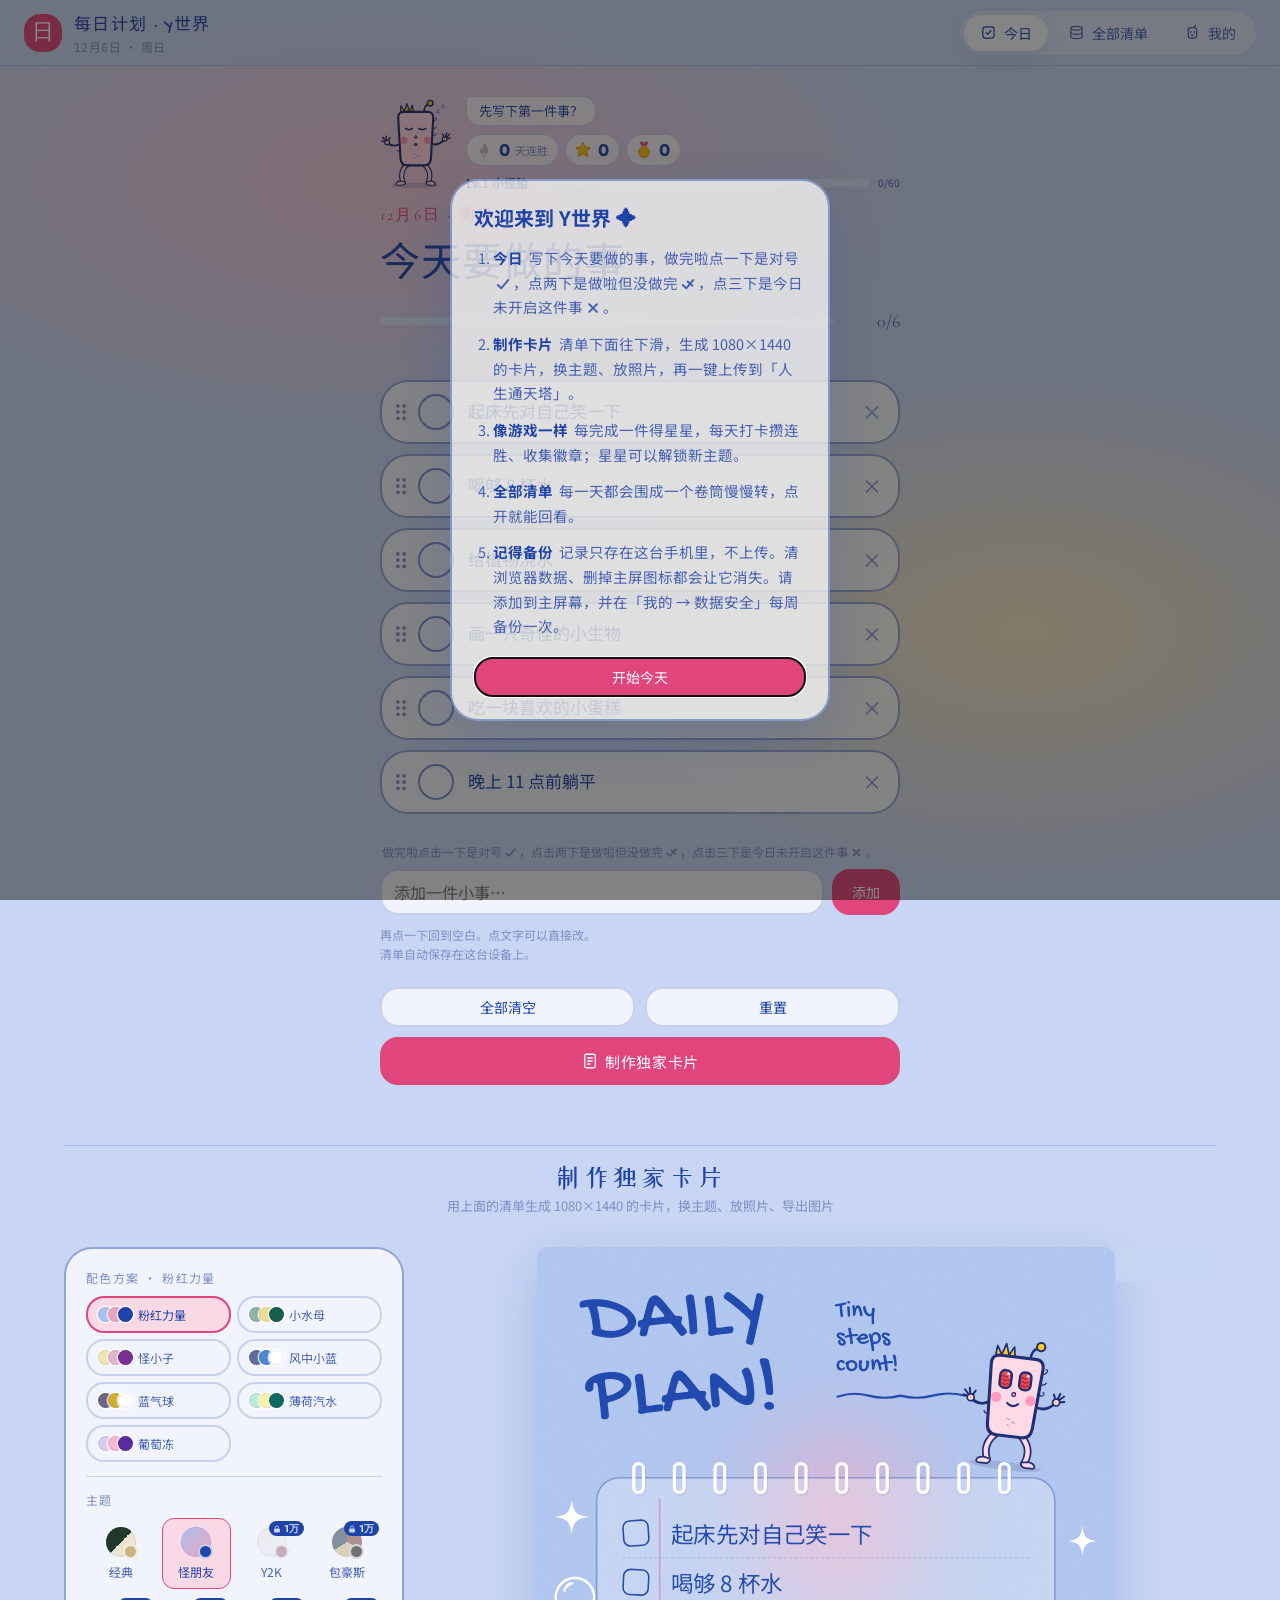
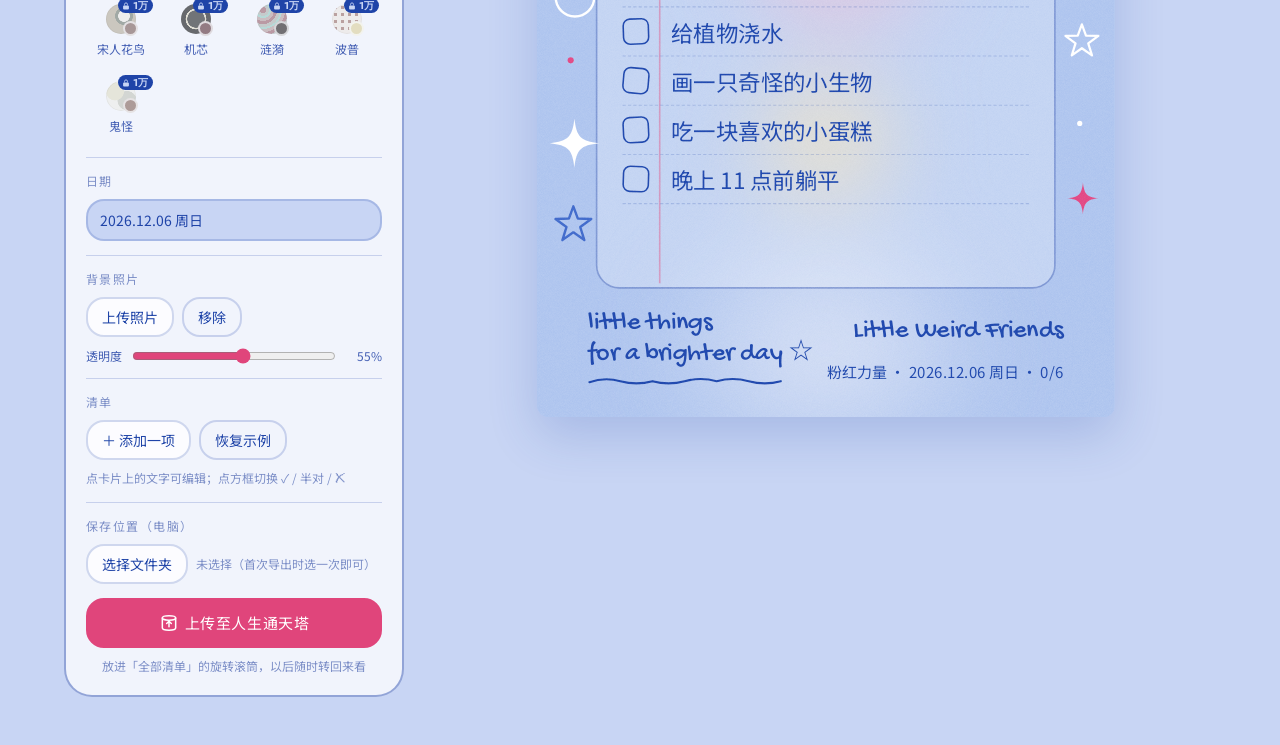
==== index.html @ 0d9961a9 "今日清单可按住把手上下拖动排序；上传通天塔后封存当天、自动换成下一天的新卡；主题解锁改为 10000 星或 1 元星星密钥 Co-Authored-By: Claude Opus 5.5 <norep" ====
<!DOCTYPE html>
<html lang="zh-CN">
<head>
<meta charset="UTF-8">
<meta name="viewport" content="width=device-width, initial-scale=1.0, viewport-fit=cover">
<title>每日计划 · Y世界</title>
<meta name="description" content="像做游戏一样过每一天：打勾得星星、攒连胜、做任务、收集徽章，一键生成小红书卡片。">
<meta property="og:type" content="website">
<meta property="og:title" content="每日计划 · Y世界">
<meta property="og:description" content="像做游戏一样过每一天：打勾得星星、攒连胜、做任务、收集徽章，一键生成小红书卡片。">
<meta property="og:url" content="https://youcyhuang.github.io/daily-plan/">
<meta property="og:image" content="https://youcyhuang.github.io/daily-plan/previews/weird.jpg">
<meta name="twitter:card" content="summary_large_image">
<script>window.PRODUCT={"slug": "app", "name": "每日计划 · Y世界", "short": "Y世界计划", "tagline": "像做游戏一样过每一天：打勾得星星、攒连胜、做任务、收集徽章，一键生成小红书卡片。", "themes": ["forest", "ocean", "morandi", "paper", "night", "lwf", "y2k", "bauhaus", "songyuan", "business", "autumn", "comic", "guai"], "free": true, "freeThemes": ["forest", "ocean", "morandi", "paper", "night", "lwf"], "cost": 10000, "defaultTheme": "lwf", "codes": {"classic": ["7ca1ea60a12ef291dbd56edd05c435d583b0cb4e26e378d11c1d51a36b0a9563", "bd79014601bab2d772bf0ab2b581b6932a0fca7ba5071ef4ac7e4b84468729f2", "97815165f99e6a0902905ec2be2e8aef7aafd60bc7ffe77949cb309f15198115", "85359cd16f8dae8cc306662c87ef0126a678f031086e72173c97852466a1d5ef", "82f1cbe8ca9ba346a0366f1235b7721140e275425dc93b89a6f740bdb9f7cc97", "8d3d1ce68f5f36d88234dc26bf4038e43a0b4853bcee7ba08b25833abe7b0ac3", "ba97d03754a957ea3165aa31a363ac90211b86176a577e4b24c96460801690cf", "c64eeeffdbb7bd26f4176df6fffc5f778e6b1dfa26b9940d6796797e1b66aafa", "3349b2c547c2bc3ec3281b4d382e16c85487c86cae7c6152be7a08a78eaac72c", "eba77a81cf66a781093a59f03c061750b78fe8a900989422684a1c437c0b7556", "2e68a4c4a4d6defb6dfe22b40868126694853dd4f8187117bf8cbfa064cdbe17", "1a00c6245366b3d076349d0100628d48ba7e1400ab89cb1a4dac9f56afcbbac5", "f7ed821f00380d2cb8f28c148e17a8f74f0ca5a9239a271fa28cd388dc16a8f7", "a108ecebfe4eea4d724f5f0c9b60b91ccdec3133087dcecb9d1afd87adabf07a", "621b052c37ba6277e30da66fa49a92cac666a1f1e3e7007b1760465ac2ed9bbf", "af301d5307575025df67b954f6ce9a14ced735dfb302a31759e9906193fcaa86", "2774e7448b39d97406ac95fd5080649fb4294b3381eb66c09f70ac837b3c7468", "d3110164e10faa23411ca5544da78b697bb0820058ccbf4ffe280b5c8f694628", "90d25ae983b0e5554459c165b4e1ca8be873de3da46b01dd5546260192064ef9", "47afed7cd3eace9cdfc6b1ba7f38e2f1fb77881cceec3bd32ac2d7dbd8dda1d4", "defcfbcc70b6e27d036287fee8efacb25c83d83fea01a3cb05fd64f363cf92e4", "9ba80d59741723617b0684b9d405b8a1a3b4f257d57ec650106bdd3d167cdb62", "29d9fed4b99d4b6af3d79877e09bdbd18bfd299c1e6d399f8820b16a05af23a3", "f72764b8b7c7a6f3f15b31747c660f7c8912c348484b7589bb742335c67d63dc", "61ec1f0ed67edf84fc1592b81d8c14b6d07eb86a0f3b611a682687a6cf1ba618", "914a2815f78520c7b82943ad8c551fa91eb3ce6a51ab2fd57111d501edf3be88", "c428857150ebeeaf5110aa204bc1ab14caf99a514a1e74c5a4a36fb801183751", "85bd51c365f3ca58ee8c7c4ca838a3f4d639659bd42d518c6b17c5fb7c058df6", "44baeb49e4e67809a2fbdee3b4bdba9d3aff8fdd40f0e13a65cca79ef5c8e177", "931d735ebe9c6c9b84f81a3b36cb3e77e587f0ac4d6ea962781c63d64f3ba70e", "f709b4bce0d1e127c3876ba6eb0531fd27eb4164a5d8b0b624061891630d943d", "18b96d32b9d8a89d6276343ff1588bf47a94f2a7c315051a97c3e83696f42d39", "bc192264095a7a9e326c1ae766bce510a44035d3cd78ddd73814f60e81762a9e", "d7ebb58e9299931726ecf618535f72af1163bbe442b8c66f8b221b9af2ab5ee7", "840b545e9621a992f2c848ca29c793f45123a523164072483807787ccd1ab2ed", "0f3369fb88ad77a8f3c3a0d7a80c140ff8df779e67487b9b75ba10b6f0adbc8d", "685f5d9a8f3759f734a4ffd1e94b528030f30c3fbb1ea8f59b6c0064699ea787", "e5d630dc990629249b24fefda611b8c14f4620d992be4d967faaf8ca0b871e4e", "bf23ee484ef3116b2cd70164e3cb15e77c3e7e355e5384836f539f1f8dd46b2b", "e2e974c4085ae59507316884a07c8779a9726a2faf984edee7b2fea79cb8974b", "a35597a1225527280a5c5a67e835e59d00a43d5f6c86867eec7077552bc2b841", "241c6d4fb89f405dd9a3fe348ef8fc93ec521242fd85623f2099deac01e80b9a", "ae95b6221dba0d0ec11bd97966ddf76190999a89bd615efb3f3730dd8fb0a809", "6d0f6440276ceeffe2963d85a24f4054f98548bac4e3181bfeb3b00e5e6b5d37", "a60d6fdbfe22a582c7607e1d0c6849840dbd4d6231a1b98fc75078cf3cf32a88", "e975799d48ed19460001ef0a7dd227535fd94ecce0e1b80b2f8962fe671eeefe", "84832022488c4a67035dc4076a9e63e8cfb5cacf31bd4448b1719e75d339c4b5", "5fa026bb9414b02d228e1b6bc4e3009c0887e9367f221e2f3d79eb51a3ab36d2", "228595e78a4414e1f604b97021158034ce8b1d473fbf654238a1f12c74bbc072", "f0801530a850607943a47f060257556b667b0e8a135638a963376e578b6850bb", "ea120f405030f9e737f42232b1ff550f48de519a7d7ba7bf26b28df407e15788", "038ac3c2f0a5854081aca35b75d6b141517527fcf6025f49071ae076d4383039", "2472e7e091555ab8306be5b9bc449eded6ba445d34cd7264ccc6a4674df96844", "193c542a157488e278251720cd3918b2a0cf043c13638184398a9bd04fa52d86", "d085f09a82f692cc99930c92276918cbad513c626e71c0709ec0eaf4d71c6409", "4c163df0ada57886679f6c2b90159f9e20f6a19dd1a8c7c29d38091d6af301bf", "3a47ae2ded618a6d164687e5dfb2b654084f9730c2449903f18a157df41b9b0c", "4c1b9590fa6160fa4ef2a29c79dfbaf02db5e62588c85006960aa6c19deeca40", "50e3bfc6ea9cffcd3ca50ce4545109b03e22b52dd8b6d223f92439ac26b9c031", "ee23f956ba6d3852fb2652da9c71275fa9382167d5ff69b368a0e929d188cbc7", "113baed4721078a128fffffa35411ec8f2aeabc8841c3e58f4b54faad9dd6d3c", "7842921adaa028bde7f96648d9b2b005d7d5850aa9fd868219192353c7e35bf5", "a08a826dd36a701ba5b417030555d0aa756943ac7260fd69ebb51d695acb6b0c", "4683f39013c15bed86f88a6ab64614e2c085336db6e8d0e7243b77fb3a9b84dd", "cb1df5b5d21c58cddae6c7b25853c960372ce8cc5c45286404b5230a00f3fae4", "644faa1136b59b10c8ad3466f58b4d6559b55dc0a8fc7329d54679d7900052ff", "0734dc8be6407e7e68e3bcf95eb898eb5480939684d790ca054bf36946986723", "0c02fe5b6b497cc6692df40b4d89f172bdb4997f23527e6943f39319d008f11d", "1b7bb37ea4d27a5fe71ccee1f0d7b2fc9bfe1abe8288d1b6cecbc35b88ba9aeb", "e3c1cccc17454854e98ffa4c9317f9b8881030797a5930cb6156bc1c95db2477", "d0fb0aea700734655bd3b249f9b4b30d1aaea09664e55643b66e5544de50e82c", "6fe3d5423099650a962a85f02c614f675fd0a4a93e1a39266fb9e15869e74b79", "b07823b8c45c8a1d56469c3d31f437557319cd4c4bcec5b0a57a6155f2bd020b", "2d3cc5c688888a2b04115343b72c8ea32f261f2b55c2b3f087d063a7465bdb66", "5202a570590bf457c8e76a57481648c21ee9bdd26c75a39a186f99978308a52b", "f6fd3acbbf03728d9df7c95681894bf7415956c7dc6f9703b965e7b0b7fe0378", "ab2e17664602d4360e3519a85be10afd4263488d482f7c95910cd870d692957d", "1e83b302bd55db52a23d0478f8375347b4e6e8582d1ceaacdd5dc5a7c3d10be1", "283497340b9497a4189bc6f8102f08156c2c7431db1fa5cb586f2b27cf53de28", "be957989d7e54c0031f24d260974678e7b8755d849c0294913338973e43dc728", "2e06269c42069a1e302dc581544085aa6c284759d7e7212b94b60ac70f38836d", "bc58195f020fce022cfdd3c7a6845e8f038a9b8c29a87dc2a800841c4e0357c3", "0b78cf98b2090fd3f666c46c1820538dc7948074014ffaa45189f162cf04d466", "2b24ba73b5bf6f3d1228834a6e8f4c303905cd5e6bcb8e08d9e81e278d86c91c", "08bd5ad1f5ff04a2448052baa32a7ee3e6bedb737aa3cb47a926ac03c37bd9b5", "e259158a044d444f839ef4eaef4fd9d7f227c98f02eca8dcfe57da2306aa5af8", "ec2a3c1154090aa37b385f9b0256ef9d7f5882c3b4a3366857f099b6b9584024", "112440542731b04770b0291050b1a9b70be93d911501d94d1f1e07d39a9e739f", "17f60bde2502043d2c24950e3294532bb59956736ee52d58bb2cb14377991573", "fbb721b1df884a140a8aa33eee03e95616fc657c33df7bff3908919860d460a8", "25ac5fab295616b152cea0cc4392e933000739832363ce99d194bbba9545d802", "e5ecd058d12de360254a3df37ea7ef601b325cbdd7a249b5485c63dce96e9772", "3c0cf843f6d5383a25de04fde69c5fd8571115c286da0a03b0b92e665c4d5613", "aee1c794e6fb95144d99682bc00ef87d5f99ec48584df106245d6e5b5799b5a4", "7b8e2e06da88be0cb48b1612752c7898f71a7cc610126f667c3cd91a41726fa6", "29949941aee0095e1c1c977a806a29506c7f0409ffcf9c23b9ec0e5c4f44328b", "5569fe270784a675305f09d394e80a334432dec4d5055e26cf07da554857bf0b", "d2125618784e399ab080c3511167bbc03eb132358e7de78704c3cdf5078d0290", "25a07c5f1d0cf886954481da5daa37ab202536b1e26d9fd50455e1d4877f22da", "bb1caacb4bfb6f49d8276bd73ccbede095c453051725406852d887737b4dd54b", "365d3bcb80f2ed49d0037bd59a74a5431417c88dfd3f1665e7ba4e80423fb88f"], "weird": ["d8d2e701266147b35bfc12debf9e9d1f32d8946cf37076eb105b4144bdfe7417", "14ae2c345b6197d317b6c478b4711744b31a3abcf420cb0a14f77015cf5a7e4c", "431fa4ee8c6621c908cd5f1fc9776019dc118ad85bf4f6e04fc3d58383ce33ee", "f84b47ba2d8c941c1c5a7804b8da6160d018665ca7abc0c4196dbe6c06c67a0a", "ac4f2bc31bdc33972b8fc16815cfd163e1c1e3534eaeb6d051fdb7d4e9a76220", "3abfad76b49471f788797cb23b5953b5006bca7749c3dcaab4b3b07677b94979", "2503e34b924567999192a282bfd88c4396fa8d26dbaf8da2cadf3128282a7912", "4517100a85fdfaa35008bd4576bfb272478a6a382d4240905717bed7a5a133ab", "d277691c031ac8264d688e2e96b73a5ff843bdb858e7b549bd95499d96aa445d", "143ac9938d222adbff990d87ca0c64a0036edb6944bffd2baf2507f3bb6a08aa", "aecd98f6ee189ce04628b7965fd8702293d3bb7e4943dfb8f55bdf4d7e3d77d4", "d8f6bb43490720a08e427a0e02a4c5d61d23991687414fea1d4851f3695cf70c", "b5515f9004d55b14eb61bb33e31b0eaf7ad1bb8a5df51004e1be14200a52f884", "ed89ca709e49e4a2c647706724edeecc38717d8590ae18b4933f76be39581bfd", "c3f3d94fcbbfa22accf5bfe08dcdf71d2ce7ad3d5f441fef2ec1bf75808851a0", "186532fe027e3688c4527fa2998b4ea747e3776be46f367db4717e520a68a223", "9c58fe50eb8328b1b708dbcb01b9c5ce61da8911a950fab26277f5f59456a2f2", "da41180b1b3b84de2bbb484a6643472e465940dcf1d1a8b9b2ddd2ed6dd2e8ce", "6a3ba801e95b4e89756f418505e95e65e48916acf3777f6c6d6181fe246cda62", "fdcf1714e8cac84cb980028c823ae6483e91e800bc81af4d471e754347b21c4b", "4180744694e2ebdc486e597f52d47351e50d4bbd7e3d832437ab46eea0e8c57a", "6666f808d69296687074b235c71dfebc9fb6f0608b5c9122faabd2809c9c299c", "d0ad3a744e8c6508b2f9ec06ae49d6795312d7cb721590cde1f4e5f32e6147a9", "ac71e723e4c0af3549a0463e0de59785b21b952d7a7d04c380998bfa0d5aaf46", "b3fbe863f5d5f04d8ec8401e22eff66a1ff21aa711f7d9f86eff0797eb428363", "15a5b469be94371070957ee34e69c9ab0a291231f5acbe34309a8bdf903231f4", "53131efa5d9bde504bdf657aef4130320ad9e3d04b8253eaba2d2b916c2caf71", "aeda82128afb284f5ca15b1d1de1dec8525fd4c18d089996842132c840acbbda", "8cad83183b93c03b7e9f59e9a2139bacca50d2fb21451ce4db79a0ea3d69f78d", "0c21c7157ede52c29b6408a8069100bd9e956a3e55f93958e53afe3000a930be", "7be4da735fb2a26d36a2369b5ef8543c072d36f8530178a6868a61dac4656b80", "02a3d9860e1b4b61721e3a764ce6f363ff112da2148cad427e8febe6aa376870", "77ea842f624661302f8d553d37f2d44ca2601fcd29c6f0f8f9939b5120dd18a3", "db3de27a5c69adb169e7a114d0c32bb1a392826a1dd19b60eb885be90ccec367", "3f11c0888dbd079c2066de91dc8bf939ecafdac4c7613798697ed4dd4a49abf5", "da9be5345b08a5b419ad856c45b445f79dfc32447b81f9aa6fb41d9eceb398ef", "1df812dcd0656f7ac72dad72a7e66f5674304a7d722732f02df525cdd90018f8", "38decd62ecfb6206ec9946ddaba286967ba2dcb598ccae947a06eabefb468373", "207eab74712baff2fd6211dcd0fb182b0f9a0b041ddbf08b5ed6f9bb834f6c47", "a368df36d1fadfac95b8f9f3821ebe321b69f81f84ed13262ae5df4bdd69e07e", "2698b943d39baaa89532c88fb0269222e560ead1368f67a99a710b3c7c00feec", "94451baa99d98d7f5f37ed6e94a23e1c04fbad1f0110fdb6a4cba03e5042580e", "8cc118d6148bbacd798ac31a043953806232a38b434d30212c95e1315e84b2c2", "dae4d427edb8efa8685ec578aaf0afd507660d75800e0dc700f67478e97b5d11", "51e3b3204405f9ffbc84575b0f6bbabbcb0272949bf0b72acd5214239a6a0e3c", "b6b4fcafeaae74dc2b9dc7c25c6496179b0d60a53e778255beeacac6a1cf9def", "665052fb53d2c276e16975ee29d095eec487b561e34b767dc02973f61c5fbae3", "a9e2b86ecc0c85d4840cd5d4e26a35932a6642ff8fa65c564b85bc176fba1bca", "74a195330763a06d7ff926a827f8b802531707e40a0d24a9c5f029517f3bb709", "df2ab3ded5e53b99f4f51394cc85bb61682c2e42c7c11f847d8166d849b21246", "263357ed0bdc418826724231e7b85c9d8d43496b92f46ccc89d2209579a371ee", "15b0d63d8ee46fe516692b4692b0cee85aab3553b9b9bd92b29b547ed7ba2eee", "d0f8630b5549c873345fffde6e3bc79f5fde0a95d7bae42993dd83a9aadf67e9", "75dde14861ddbbc313f9d4482376e130afc5c6e9427107e0e18f952f958b8836", "dbe8935ce013fd5ba808de8487148520408b3a180cae5b1487e7eca1dc33dbe0", "3a031ce8463f277fa666e6ad240d47c2815dc45d12d431ff28f3d0cf5c471c38", "3f6b0d9d45fceee3a1a02b3bc28d40df28e3401e235c20f11546845a45e3c7bd", "ff8c8383429da944152720f93166ff135f7315d9ce7b5de1bec84dfdf59f8678", "bf7da426cf0d9d1f213c519f0393286bd38c4ebb72b8cfe52f6dc8fffa1fa1fe", "091f088219efb20cbe3e02e17e18f28876ff890577f288c3a2f30decd760f1b9", "ca9597bff433ddf8a3467035d8abf1466b15b99fade09d933a3491f263edc82f", "0c5ffad65dd3af74a6b42d598b87439185a302cead01e58880a50751f2bb0cd1", "18583b61e125744898a1bcd2a7c7bf9cea01cdb0814ddaf900399f5e597e2e23", "47e779602a99447a302c364b05c9cf20b1d1c011a34284ced7acf5d1113c6e80", "0d706d8c7a047196e4826eb68e056457cdccaa05c8e5aed8e8c3f65ead919e13", "1bd3b95039ee859b2f0c80a1ce533230f5975b12d366d7421fea63ff94bd0021", "549e5ef94f1203d88f914f03110b91b6276b3e27f44d46961725f31e00ca9de7", "d4a00736dd4cfea46377fc092c282ed86c350106bcc86962f06fa751b5b4a03b", "af79c5fb96fba62f8bfc3922e1e9f2e77bdba179a364783e3dd6042dff124b24", "3820030f01cbc81d7d853153470f46a53c41a77b55d793b4ce1b848f18282e6d", "297b0094bec76aa6ab9ecb43885bf2df56c8fb2d6f6b799947e48722e10a2d62", "ab9302fd180fddf54d4ded53060c7dd2a1b69b1bc747836b10081d43fc05caa8", "14989a607c9ecef66e6f2c7324248b23280351f2e404b357c43d4532941aeaf8", "8a403d9dd9e229d70e355c1b6a7c667b31b1d458a11b0cb147de594295143663", "df23b5e273cf2bdcef6652f6956bb885cb8eca4bb35daf1e668d7e1e49bb32c2", "3c52e5a78377bfe3cbce2712e89a3c5e7c8c4fecc3e0c15de255beccf4ea4273", "27ac92900b73c09f4663c327fdfe2b1e1deecd4194c2f4793e780264e483b864", "b3445f4168c8efa14af940ee719755d9df856a3d2115a0cdf8ce0db69635598f", "d1f2e8b233912f334419fad82dddc6372cc60c11f19cf8db5c1e694d8784bb68", "8761fa26a0148db8e6120b8eb308a35b86be9ede12250bfabdf3f5404aa57a7a", "019f9580df69b0285cfb34ca86556d2b43e43aa266721604eb2f8f0b38bf9a0a", "6d5ea009562ca97a74ad7f9015a78fee3d11bd545cd737f2655d34dbf67a350b", "5f83cda47b5f1048292cfbe15146219a85ceb68504e63ff768dd364801e575cc", "2ca4243a1b9b08ef5394235b50105bee415489828bed2e7d5bd90dc024f341c9", "ac93dc591db783e44b21f7031e8ca96950230d06a5ad63c33076671cb7f32202", "0aad185ffb5590f6e908f0ac129a0652fff7b9b33f751ee9dcbafd6beb9b9247", "1440a5838cc96aefde487ce73279351ff3c3c5b31770d9c4771afd2c1348920d", "bec89300febeff7a46e4d0887b670a42a6f0609741d52c4f223b040c9d9724cc", "691561c9476ef39b16c3f82a727559bd9b99b523437fe59bc20797064fddb641", "bc76b055973bd08b3c3fca553e5b4d4cfd6754e5402c54a4ae78c14607d9d170", "3ffbd5eaf8a0faf70818a15735092a1088b0eb66ea5b32e5585b7506da1de584", "036e06c14b8b5276cec9e8887c138634e78fcc163d29a7fa476e98fabbca5e5a", "d6da03d1abb475fe288c1d139cdba6bf4a0c4f17b88a4c8f87ad83882ad8a9ee", "ce52d742734f2a2bb4e84ca4806d8fa9324970806fb2c2f7b6a048342a6ebd91", "6eef71d9748d05c8e1e354522bf08e8ea61e163f51a1ef622ed0b4f53c4b99ae", "e01bf42673d57f864bf82ea9c274068835bffa14d4a2c2180867b51c7e36fa2b", "c7e27d654ff203e5f1dad43864614d9bbd9b002f4c380d91625880c02e778a91", "1f0196d5e99b1246325f68c2d9ae435870ec8ea355946418d187bc0649bdea56", "7afacf983d458500674a6f6e7d0362c5b707cc431ef3b8ea96e3f6954421e2a0", "73d04352cd4b8ef5ecfd10b2edc6101a7b0dfda7f341209b53c28315ea13add3", "1772b804548eb889369848a0dde0607ca77b77aaaf4d42b39ef166e5680e0953"], "y2k": ["3a95b0fdf6614c7479b09777b701e9c1f74b3bfa194f1c62e6cd991a10f4535d", "fc12f669f0a6aaa5da897190af38b5ebb02e6a44b59b00be855a173e47ae6515", "fca002ebc3c35848df8d4c0510902e26232cb383ead3a6357ed9c2de22ea2d75", "95d3f0b43f68db9c05a4ba74ba4bff13d40f99b8bdc3b87b7371acbc87f13de6", "5936c4938ef58250fac6abb8d72eaa8cc76c276b6f2efe314af24626477dfa3a", "7f4e175bbb8741b887c0cbb5be44ed15a5179ae2eccacbbb7e0897fe7e903c9a", "2a5c67dbc1ae629168d76996b89f4f48704ece26aaa99ed8586cfc154e0f5f4c", "9ad84611293fc73426e62773aca89260be74af3ca25d800f7e7ac76ee2ab1f0d", "99b9f2f7eeb231029988f973e6cb14451f50e18a5f90dcd1d22c9f3b21baa79b", "49babc207391c0e473114958db79a8e2b6f16e31c701d4796140b4faa7bc5b42", "cb7532333acc409172790ccb2f8d2caee3580dfa9f44690d4a33d4777770ce8a", "626449b0aa760b2672d12ea984cdbe0edc5392e36d8eeedcdae7384bb1924d05", "46166014241c9433dd0a2edd8debd7fceeeb7e1a25632a3e43f9e755fd90c9ad", "4188cb412cb204c905609ddf1ac23414a6c0e8a72ac4090c9988134687f3f460", "606af321d0214b3e71b958b78ad12d82fc3f58ca5f6a03e79df268a0261f4b47", "9feee17b7f3d7b1d9f8655b1e0fd42b0a2715dafc1c163ce968f477dd92ad793", "b84dd5b145b36d4d00c57d408a2974cfa3ebe8c9cbc4e4c82d21d2e2c73a39bf", "ce04a7bd1260df122bd7725f616d741547fc39b1cfdf3945d8e677b868d8976b", "0efdd2f7c9bead08ce4c59c0c2628f089e12eaf609e526632e69a1f313c74bd6", "b3f96a96a22c2b75d5cd771f2789ac8d11ca4ee3b9402c65fd01bb29b265700e", "f4260f1b7804bef5ee03f0ed35448a1545dedb4739067522ced4c53a08f7e8ce", "a59701525f20b50281a7b6dc69c89a952eafef0d807c870c99efdb73ec54fd09", "bba959012fb2bbdac3b47de1b85526cad10f2fc3145266fa05082587e37e5ed5", "deb09745c16341258f605b85efbff63a526f89fa8626a7ea2b7ee2d7971b9b6a", "807b16c60982c2aa4113cf3fccb7773ac77723c9db8a61e6b090e4b1b58a6b62", "3101fca517318860a441027b28edc95f25a50a74bac6b0892ce83bdae3affad4", "d67d24285149828886310d7dbdee214834fe336346bac5690c60a0fedd506845", "cf3105a9379d06d5e355276a0f60fbe80e2e6e003b6d2bc4ade64114b91ff11e", "7b3fa00f0e53124074e2b5b9d46981e26f5e7594c9d59058e070d657cb83ecc2", "eb6f9f870f14703b238466b29c4032826d7034e4ccc2b97fbba8d65ca986634b", "f53ab1b75456a5f2e47920085b9cec0d7ed155d42ad08efc7fb303978bce8111", "aac476b5b96d178acba5ce69d40705ce53471172167652b9f79e81fa8aaeb9d2", "44074682ffacbdb9af8d227f7ddaca29f230c2967998c58b67dac76550d02c5d", "ef741b42afb9ffcf434a0d84acb093a90c4dfa6a6546cddaf830034e9c675d14", "8e0c998d7a584bf1e6d8be28ebe6091d92e310ea1740f6471f75f3f5d7f27027", "cfdd3c47c447587d768129f54f142ad7925e5488bba1fcfde0fd314233ecdc4f", "3bf647c95d67f43f19548b6b24998979e6f2edacad5b28f227952b57221f01d0", "7da252077e0affa2ecd54f580796bb2608106ec848029bcf3e6844d020f9bda4", "2d3a8c417b0ff55888c8f9f3d709baec6a0dde3b71908608445c71a102cfff09", "5844b569a1ec11c0f23db76bcc412177040b030510a0902767a8f8269968e476", "8079c37b1b5235a9bdb98a36e20d086f53a52cafef9102b235aac05ffdd87d19", "ab03d3900485f3055c5d20ee37e073fe28ca568e4691c3c5a50dcaf78cac8d68", "360c7fe560df83b3802c9a045e13054a45ddfe32b22e16d92e21f254576b6db7", "4418fe96091b7693957e14951b19f7a8a99b1e4717100ba050da3ed194cbb9df", "237a84844addeaa47213f1d1ca92f7efde29bbeb4037b880c7e376352337da1f", "391738005d261130ef43d9194967abc6e92eaa9fed159e4e4d5270fa4dce0bfd", "074a44c59832cad037f883b2ebb57b45bb7d3f2c779763e4137934fd84b96c56", "e99b1eb01245ada00a537ddf5b1394dbc2a76107500a3b061905079acf563816", "73febe126d33dbcdbd36d73746632690466bdda9d6a6f5508b9c296b7a92f3b6", "01aea9522c8b794f5cb2f30403157517026cdd5dba43c4e0c8ff1168e779be1d", "5004aa5571d0bad03ee2c6ea7014d9cd50b56b0fb85d33a3107068264ac72ed1", "80b66d2d4b0b5b2fd2208780d5de5dc8ea4091cc15a2fc529e1dd097ec67cedc", "3339914d66979138a34bcbf8679e7f8ff22d14001488b8338f8df7b48f41d52d", "517122b651ba11a77b7637206c4fefbd8a5b280579d27ef324b069e4f8b6f950", "e5c77e2cf3d4e49a6cdf9fc6be7a8fbbc89071b264773ad1366c6fc6482df2ee", "45e89bae61024748c26c865c9835ac4d8ae29891017da4267d7c624726993666", "23761df78ffc6ee907d4541cdb333e71985f60ae7224d583fd4bc92289922f03", "8e706d4745334f98d36f03c00d44aa2c3d187c13c044d18fcc5fddf6ce2defc1", "90fae5fa4a262125f6dde3e62178d5cbb3d4560fa4c2ed8fded62afbf602d029", "e6bebd87b5d81a2bcf414db929406c4926e5c599bc0a5a2d783ce97b871b4a97", "191a21213490ed7a752a1310004f51ad25c0bcca2b376df2a1529d26dcf2042e", "e945997b81d22a0d92df870d7c47029ee0b9bf352790deae15d24b08faeb0691", "8ab309d57f01f32c66e30ac0a252b4857f7a4fc419c339b6f70817c85ac77d72", "536f1dd17d58e37c243b7dfc116128c6554d29b5e3daa9cbf1576910db40fb2a", "04508ac377febb37bbcc8cec6ef39ab494c5a7f3014814838ab6d5322c9fee40", "8c470aed4c1b57197e7754793464abb23ffa8be3201d4494b8c20e3e2708c120", "4a181ac869c1fe6065918c6aeecc51c775fc9eae900fe5465b59e8ddee73412e", "019388aa0dde9b4d37997331b6f90b9cca9d206bcdc433ebc5a5d86ec5e01ec2", "36e2b8d42dab093d92511ec345920b978d60e4d8e0e5c1e44a169529d969e92b", "f81909488db9fb29a8510b57af334060767c3a1ca9678c2548c2e66c9db88a60", "b8efd788397c477c1da70dd3e477351e532a7334568a8790f92650a2fabd65fc", "e8a4fe1d7b77b84eb7acad6edc1d6740c4ad4ce868adb7d9072f5f2545b1275b", "2d016da95cf2a1f509cffa7b4bb60e3fd6dc41b2e430219c3997ddcbfedbb261", "93ce8da9d0628641d43eefea392762268f0964d37b68607a1ebed9dfabde6123", "2c1795bfa08c90dec02ed16e719935da50e95ffb316b542c4212361c32229e3f", "9f709bdb5ed01a93a3c6b17531144b17ffe1ebaae574b40e3bd4f97d8faac80f", "6cc9694aae3a4df2b0e9188072e10cc260aecb62f81cfd1338a2db371c300ca7", "418eba6746df49c5573e31ac11974443e91c9951c26e86addf667b1efaff3155", "ab8853949f77d31d52943f94f223008c39b92ee8a36c26dd36971848ad1c96c5", "63cd049e32fa1e4cbf39d14a0b90d0fe5cb3bdfc110f0f0c421b2fcd7068afab", "66573a7b64f504e7eb08f4996d55e15cd0df0c00355f9ccb2fe5529b036f8efd", "ef3c726e8d4e239bee2780261f43e693f417a1f5a8452dd750612983ee6a63c8", "63f0081adc5289419f79d2ffaa9b617046300eb958d4dab2c62aedd35950c485", "8b8ed4c7285a81cad8168a9a7d575841643feed19cee0a88ae17b5de9fb271d4", "3acbdf1e866f8a4b22246c695c739de535e93bdc2e5ca50a31b749c7ccabb980", "efb3c441b9dbdc6d8930058c41f4915d8b7408b660f1564fce48e25c79d7f483", "d089cc4a55bc4982210cf6a68a31fa8b08ec24ed6a0ece04eb4e1fd464ec9eb5", "1460e649bc40636a64debc376dbd7dfa6346b0744ae97fa21de5036cb723adac", "5f00011f0352475c8e69ab69c44193ea455d03c2e2e0145485d2923af73d0107", "5f933a25e8c2aafed7e7813adfa1be8fea642171018c5766747f7639f8626dc5", "749c523889fdb46e4cd4df8b846b6a1ac247d1100f9348bea50a1f60131de5ab", "9c8e66d24f8bf7cc5bcc24e404193abe4d5161198785711ba58d5ede6c14af55", "a248b4ccd4b329ebce855015de62e48189e0835cf5b86b7e8d8337f84133c60a", "38433c08870783d981456484bb4c0ed3a401bc3ba1904ff97b88d609f91063e3", "b263a56455f7b1e9e4b56037f8a708faf8847457aa2d27a70f48bc61f7d29f8d", "38a917875177c2e1e87da46a8fb5f084dad563519004ac36c6f7410cd6f95fe6", "fc2c6517d7c972575df1a3510a3117a78678db278e59ae0ff672978f3dc0ebfd", "36631fc507c145363f70b6be30293e27f30336bec44c251ebdbc16355ffecc50", "db020c512bee685c718785f4449d4debf59d5fabab70235a0058cf3831a60c5b", "09a42958dcc6b85ef4dc7a3700fffd439a80dd90b55162f1bee6693032256473", "c7e890a57b598cdf4b18e0ea1fc945168e9ebdaed03ec9d321da3708ae96f4a5"], "bauhaus": ["77d2b304393f190171d0edf5a150335ace54b32a1f6745c175c5aa41e4ee9deb", "c13aab588e5df3ac6126964793885019db0e3c51edb90db2b558e2485998db4d", "8b98b00e02b9d0eb24a5d5ae3a87437b4fd4a61d141761cf95e46d5f64bd747d", "b5d6845856ac8da447e8d1f1b9a63bdcbefd2d332476befd29b1137203f5f821", "b23a8bc61b535c372011a3c4d2867d54848205505fb71b5acf967920e2a42968", "8b6242de574e7637e63501d02fe36cd3809f1fa578642ba9251551a1c34be0a1", "2fc33031f8d21e8a07a516fb71f57c309537406024511acf59e116742b9aa16f", "d914ac4dda7aa0c02d6ac9fcc128b1b272cca62368a7c562dd0f32aa75ba8508", "ececc5fb0f5b2c8716e094997170951efcd0388cbb8d2b759a3cecf199fbd9c7", "0de9171c0ab13c5636db0e58a8b74ab5ae7950509f56274b0f19f5aa27d3106d", "f6c8e33e0b4632982d88eeed1156b337b7d7d3ec5ed5e93667db0843c17bcb5a", "e6ea28c3b587bb5566f5dc5d5ea5408df492f2195b1c2820186cc9f48e2835a5", "e96c54a41db5e770b37146b3f17d64c35d22d7e2565d79422e41fd783d0a0226", "a42d314ffe81d195973c715305728f1404432383cec5d879c44a3805c4e8345b", "e69e311d94c3c11d4c52ba72427e57bdcfa318188b4c093a0fa59b197e4f04c7", "6a0a0e6e737cebf517577c1d16b3b4fdfb61e19990fd7a11f1ec38c180ad8ec5", "ea1be6fc17ac048393beffe8e57b7dbcd66d9f6a8e439688a6c9eeff55a26dfa", "9b583c20f6be31977bfe9bd61f642d96dba36a24bb6dbd649105b910d4534a06", "f587e187b415c8299e28bcb2be6a3dd62c70a2ebeae02b33ddfe466482a5f036", "ce2089cf314c0afa455c87d98db4daf02debf8fcf83c485a21c85feb2080c4ed", "88f5e8e893ad714ec514e4e1b9159e7bb3edf4fd5503066a3d3344b2c02b4497", "47658f33230d2665dbf7330f19843aa06a0d3dea7d72b9e593fd8ebc1dab19d3", "140c51ec075921d6e217acf825600ba70f927adce4ddadaacfeafe7e869ef379", "cf34e214c1f5e7e48ddef043c0ff6a7d5d2698eac05bfdf26c95d381ba8dd04f", "7cc1a2ea6710d8e9c33c473647ec7d0ab61eebf2a89412c74778f67d73978432", "40f5280692a12f1bb67259d791ae78b2a082b0b193d371089a2b601e6a4cb0f4", "24e296a811ab3afaa6a537c3cb88a34422a2245ffd818da5e92c63e6bd05a1d5", "dd4b9b786bf16e65f29e6ec9147e601f67945018752f378792c662d0704e0d3e", "879440e53b4bf5cba54013ce9c92da32ceb58c901e0ba25a19fcc9bdc297bf5b", "5d87ac1a51428d3db13872a38aa6a58d3112725ca2173d577789124d282b0384", "f50cd17dc27c669994b916e29d9e103536557927e6eefcbf4b3cf9f49e44576d", "e455df02ea791d27e198ffa3fe03cb6bb95531f82a47393ae169607a94612698", "0fc25b0f947cab408f246e12f22882302c5f4d03ab20a8e6a59893eb4f975bf0", "54c98873f8b0bf65bac570c6fa984f8e46b88f439b520c90af292763a0c54c1e", "1068b6ee5e1324fd7cfc486eec8a011afe063597777e77bfd61169cc7847d22f", "a3123dd462c90a90d0736176ff774f239de7a7545521d2e66a1d0e8b8911fcff", "07c4f4e38612aea3ee2c6ebb6496d3889a08f09d5b4ce33d94147ea4a06d2963", "325c12f1f3e54472bc30048b2fc248d15102fc4cd9deef48eca475da0264bb7d", "26c5f09b07c6d8c99db5cfe48df464242c4484dcaaa07f73bbd836a25776d1a9", "aa89b2dff71558a4bd2d6429a61d348562da27b11121727734b0295bc7652020", "653513bf1385c37672c728da718780cf1af009310668ef7039cc4f6ac4d943f1", "a5c4e0c2c135f61d89d90f3aa077d26673a2ce769ec60527e957e1dfe07eab78", "429a6bf690fced61b474a44b9183121069414a4e0cb6d4b8764c13bc3510053b", "130a29897448eb915f54f0c64b2cb5e039bb0064ddd8e9e970a08835c9f767d6", "fafe8eb7ed14a6f5d653413195c8002df756420d3acbbd9e6a833427324968b5", "3d48391885e33f757a0fb464aa8c9d8cd854e1308f049fdff9be4701e429ada1", "8352adb6b310d29495e38583a81247a92c5aa2461b7e3506fdeebb7059d4d5f4", "6527921e15b8e61fb9e415fa4f7c4a868f55b0117df6c4bad6ffd4eed800d8ac", "db2313449ac4b0b5c20a2e6cc185f55a7fb8642a51471fe5f22e7bbf7e245cc7", "d42de6377203796b6f7e352bf82d2031b0b2cd6d781f5a44d987700b40b075d0", "619e7bb180c94f1330c615befa185aa3227a4cf983f49c82fbdf4bf2918c0b7e", "9877ba82520013932f3ec5ff30f8cd4fae9f9165c0c03b096e223bd770aee271", "b780925f53af16d9f0a3df64368d77fd3d60005956e633a6f018bbca30bad0dd", "67e896887df621a87966b90a640e56cf64c8f0e6764d32354c7128030e76efcf", "b6518a1b179fbaf2568b7546fd1c2f40a9d9b7b9ddfc0106cfbe4092d77e4845", "a5ff2bc7be2d3d934ab3c2ebcd0c6292529c17de0e1cd9522a51e38bb8b28a56", "f10afc5c3f80af0c6fbb5b206076e5a9a62d9bf9a140b388bdfd278cc3d4fa41", "fcd6a134fd144a14ce371e52075687f56d26abef45f71aa6a0af93c05789b23b", "ea137fa330eaa8a5f8c859d09bee9607c5b65d80603c05568a61c415a7146f9a", "669959a5eb7664a001c2dbf0479bd977fc9206c5aa4e840fe655937856c7c9fe", "0e1fe25b2d5f294700925426eef8de40a88995d3fea8e9f2e0e71276cc08c451", "50a3ca9fd94840b412b48dfdff98aadb16cf90b7245ff5cf739f25f83cb75aae", "c551eae25aece9ca6b41fad5a263d6271127684d48482b19b0852a0cc47ff1dd", "81314c3437e26b34802a7591f60fd50f892e424df09453acb0a427266ae6a35b", "e4975f20fca9921603e4decf89fdc8b28e4f70aeb1156d3a01d197493c60651d", "77d3be273125a4ca9aad35f16cad8390e64759e165749f5b7f3801dcf46d0cfe", "d4c624c4a447368610eb9c9320040f5b4d58afdf9dbfc627aa1e88a2c180fdfe", "9faeb3ba487a164ec72cf0aa3187d5c319fe31fdceec0566199422749dff7f37", "9a8284c108a43e903a7018a14c44dd6578ad1caca18e18347f761f0fba0269f1", "da78f32a82433fdaabc24735d5a6d811a3743be25ab84922c9c016f51d79b495", "0035ac74f6bcd917cb655cc1c4f6ec879e0cbb5823c6cb3c2e1b2051d506a628", "fee205f39d0b082eba2c9029d3294964541734d352b0d26e78c581f615a5b464", "9846b0f045d050447c4d6089180513055278962d41688cedc519a89567e6e427", "1106ab4702daeaa429f975d457a9f73539b3f90a80877510fae824f22a5b50ba", "0680add786e8172f435c8d7651dec1a06ff0bc3c829656de3d28a76568bbc61c", "9f9a8e612b3617a94bb74cf74c8badf78673bf6e50e22f94255414d4cf42f165", "9ffe5c8bad084cb67b3404fa012b3b318228155d4839da68296d7ad8ea945908", "0baed21a20a1197ae16d0b4dfc36eb94c0065bbbc54b9dd042d5c28b9483d69e", "c6147d0d593c5930bb3ed0f21a6ffcb5c3e84aaf052be14f94312041eb88bd22", "0562b92a8a630747f373a36a702fa8eff80faa9300a8736d793f3cb356641833", "6ffeb9badfa4a0b5b134d7794fc3a34e9b588ce14991f6ac163914e73fa3d384", "05a8bc454eb6578b23a97de45f20b08c203cffa347e391dfcf80cdd2f0d6dd55", "49a1c595685b76d9c0fdce0519315579b8322e540e1e8906396a4e3186eaa7f1", "02b0cbd9087043833eac0546beeca2ea95f061001615f0d7966cc137aca17954", "62f08066000324cb58d6110c3c3b6560aadd6f4a1b31fd85a5c33c4b341ca88e", "39e1bde2dfcd4101b58d6c39fa0060164b2d5e483e0b8361bf4b57372933dc6f", "646791ebbf18cbe49ea2f135edcc18fc7c3778db1f867f5c5261ff0223b0dfcf", "67fe87ea65c2a0ffda3cce54276c951dca838ebacf11b1345b189cdfd4b795af", "fb8f6414cc45180e68dd459778173ac8513da0dcf389ab863502d4930795e978", "711bb906fdba0d2dcd55bff5224ee5c8ce8ba9b96c8d3bb1a05e8327aaea0eb5", "c52a14e85a19ff0504afd8fabc3dc3f45aa4c272a857f65f885598bbefd6740b", "92f29a2ee9808d03c716ae77141515aadd11b8e241fbdff782e5306ed31365be", "85883938fbeaf74f74588bf44445bd3da51848a01104f6a9f6e330e7e161e32b", "d2000c992b4a25687a882d9e78ad355d6142f03670903ee7f5fa5b2f933cf950", "5b4a30fdd46f28b04a73452410107bfcd093d2f9e32d2a543175d49846ef7ea3", "73266e7de1e6a6eb4d1be360071d01556174866f1e7573df8c85217ce6e597ff", "048e512adb3423f93f91dabebfbde22c5a0e484e9787ebb1b850c79966540359", "d69a343dd7f6436aa520814a74e1f9fd671ae4fbe80f0250c31e796b42e3fd73", "06bf888cc0b2d0c8587d557bfec8002681f208e43016d543ff820e4974b33a1d", "45b5999d7fb545effeca5eb5aa248e33ae78af26b8b61bfa7075c8ca4422fb70", "91d316cdf97acbff1aa008c8854fb838354ce0998e51d0513965d202b468f9b9"], "songhua": ["305dc6b6041aa85fbfabc00fb30d28635dbc96ab04add640fb46f48b0281e988", "541b2c54687e64b372fda4f24f4876cef866fd749a8738221fe555d4d9d3b870", "a81b6c506d25968f941ca0750bfbf84e4ca998c044886bacfaa2e8b75a71cf44", "efabec1cf2ae3b7a927cacf82a875e6c555391f760be8ce4a12433bf8ebcf524", "c43e388a3708a56c1642dbfa5a2b8547c254b662f3d490a68fd5bc3b912d6e9b", "450ba65a122b48ee3d40b314ec21b1d884b4585b5bc961d1e7bdbf9c2ffdf384", "0cb49ba9ea304f41f86e43749b65ae815eb0298b2e74d46ebb0dd99db7aa0944", "ff141b8e9d70345162aa6d5d379a12290b09e7c35c19be0d2286103ab12c2c1e", "1f44758752593ba9f4181dcbbc7e846d456e9c81ad38dbf14df300b194b3a675", "6dae0d0c128e593068000d0b8083a64fb87cf07498b884b32a2b7b8ea88a81be", "d3f95d898f4a41e2821ca94250c7e6209de7110a828826f2067c5dc41c00c1ca", "1d71e3c9631df33a1a3e284e9644d021b44e5eff1d6d9257ea084ef1b05b3474", "068ad58341e4d3fc9fe5aedad18ef907510c55a199397044ac265840b5519a23", "f8aa4c968789718940b093f9741daa42c0718649535827b15e216e9989f2a54d", "3d8ca4248b7316c407922e21fffd224848a78cc2a707a7189a31431a89ce43f9", "b43b2f58fc3858b7ac37708931e5f3091d3848c50ef30c251d2d945cdc0db0ef", "869893d3f64773e83dfe591e4c611b709254880ae1b131546dd5ef222aad4dae", "8a8487a5d5b74735688b5c135d627d17c77835701d004eefe6a812385cfeedb4", "53dfeea8304ae954ee2f56bfa155c21f29a92b09fbcf85c8bd2c215ca3a8bcd3", "95c9d8e6d3d083563a922f84b05f4b37363da70ec21efbc82b018eca8b3ea93d", "aeac5f9eab7c4e1459f58522f56d9e84a0de4e87d1074017267f16854023cfbe", "d7a9e79971aab94b665a8c94a814b8d67fa140a5e97550efdade185fd89fc1ea", "dab30b1a96c3890fe037fccb848e0d2cbd10cc75ef8ae72fd3ec2ac41d448f2c", "20a3b198afb7f5f211f80b31033b45953978018bd66f4435f29ec43c0636100a", "ba06b9240b8ad38753fadebb06b465ef04ff654438d9af4d2fa695ff3868dfe0", "8f9d1d0b3ccd2083dbaf57680df42a09227c3130917e94c1f43a5642b2875ba7", "70fa3ce625db920d92ec5b97c84f9b2ea3b2d70a18ba70943c171a79de2d8222", "0d6b5464fa6241b3ae4bc1ef4bca83e1a9a883b6ee6b58cbbb7387499a07710a", "1d2a3c6e9dab47b7f08e177574ad68f984a290d82cd348d2ff3a85f247d4427e", "f9a1dbe63008954d155e34e14605465255c11d4443d19bf3be1682c454f7addb", "7438cfd0965cbb7a0f97a219ce6bad1295eec05b2fa41cc33a27b8f783029d7c", "1bc563455b03bc99c8c10f07fdaf1e9f113f2fa1cbe6f04fa2fa3e4286f6157e", "f913ca17ce77388c830a8d000ef23b9e62e9b19cfbd1a2058ed493c10a65705d", "1afcf7ad684bc980e9b00c0d5f4d3f8c93f57af76e4171d77ce343c77869e2b7", "5469d10ec2d2ce29eab589268fcc9add7bdab69f3c3bce66e028c0f105443c43", "1c75336534fb8b2a32d6341ce5b8cc703ad14658c8f4e94d6d97fbe2bd548689", "2bf9419cabd04de3abd95f2245dff4032664112d97a99fd036ea2546a5b05189", "929a593f7c694095edc58ac8174d7e415d6d91d44b5deab9c55f3864add5fed9", "e963d5d1c907711f75868adcbc28c21037c194b9004e6d1ca0080095bc3c2fee", "9f06353ba607f46834fa33a60593f529012f31a285dd30e1e693ed9692e671a3", "f216bf7131859b25b38d5027f29d4e9b47e0874d793d8adec770c93d1f063713", "651f83e0910eaa082431e18f1bee111b774e7bbfb6a8540de5180b0e4ae88b94", "2e7fd6149458a9b3b19d6859554f19a553b7cd3209613ad54cd6ab90975313da", "bbefe914e5a1e63a2dd7f8074f69b51db54bfa4982567b0764567574b7743170", "7390609f7e513e2e9fbcc810ce633c6e0eab16527d4de3d159bf522a74b827e0", "fa034926eab39af6c4cc957fad9781ffca20632bcc738e429c4e5a6e47ee9445", "d4a5c5b572d0f5c513acda63a5c032aea87430099f2fed7fadbb9e250529a447", "d965517ee882dc61f61b79936fab7b347cd69efe067e1c8e7b32a68aded78e1a", "bf5d44890a8f0e84067c6667d34da540b5e82a889a0036f592f248318233299a", "9eaca4fb97a443fa920696b80e20e8e2991d01f2aa3b99975449b62685fa9a70", "290eadeb0f3f09eb9402585b5d73530786a7af41bc957dcf06c50749c99e036f", "18eebe73ad20a5cba71981a1719fd16db87e433a27cf8d322defe6f9a8d850da", "768fb012fb3da24fd1ebcbec1921fdbefe883199262d7794f87ecb9acf2ff236", "36891fcafd0dc23c826efec34fd62d99740d5c0f690dbce35c81c0c663a17166", "c104221095ab50e9618952d0e987e3bd56accc9c4069621091542a809f7e052a", "da28991f18336a0b930340371d93d8a6f969616b3e4d29c129ba64d0e2fc3d42", "cde7a5ec519d92f1cb911130c590fd95c13deeabdce5ef933957c83d099239ef", "1a0f9be9a28c3ec4f6a0d5da40201450b2e9d6c0b35df6c9a77bb3fb0a92956b", "ce13433032bfa28eed7686763a4347de0a4e6dd01af1a3e83e6956c7e001bad4", "78a7360e285d882242a9896123572eac202d2725854f77814c0d9b8e81ddaf6b", "9c5d5f01907a64d52792515117dc5b81296fade8b5b7da76f3505e0840b53639", "e8b1d852d8de75da8cd36e7b4578adb0c976e6f337f48c9c7c310000736fa1de", "a24c4566dd63f31b921b25d34ed453182e0cfc866b6028ddfb9e739148ee3c1f", "653faaff94cb193c5cc05584fa0693a1b89877935080f8bcba3f063c78c6bb2a", "26fe2bb53b3af2ef5d67cbdbc658f4b21a2a0ce60f08e8b1de14504a363991c9", "e6030108bd2d20aa95ac04a4dd37eed657e357c819b7693c054ebc8710be9770", "f2c753fd612692ead540ca1bc97de307abf820aec38cdcf6a40796b6cb2f3947", "7b7ebed90b5295100b3034cd561c4c8a29228c08155368f2571ff1343e961579", "17588ea442166136720625dba1b79c6a62115cbfb787e1009b6a4c18a5202f9d", "391c32eb68e7b0f664a26f794a390005ca62b85e3bce185ae2fdb74afbb560ac", "5d21a2ca8045fdecf6a51f6b0a32a8772ab7d16479f1806e0c482a9d87510d9a", "4384de36239fc074cc3893017ed3cc6e9cee01abe7e2072172fc31a49df0f36d", "ff653f95e3bd00f0530b9d562629b6c423e14416900c768c74f0ed44dc3c4d68", "7c188aaafaa94d30f2041ff4c6eca2a88fc2c8733d72b4c7d9619f4838832b82", "18cbcd1cec89742be096866faa3e8e074dafc6245b115b7b94a1c7d0bb8bee37", "9415c36ba30589debbd510352eec19b82b14b8de0b635f1878da79df3d2b21f3", "1a1a76fc32faf997b9e92a9de074fd47240d8b4a6a0a91a5da5e9ff5be41d6a8", "ca55bf8baba6c16fc16ec84ca41927044edfe8e95ca3e7a76a42cbb1eb8c4dbf", "67f463bc3c860e8b55f5790f2707cf5b4e7626ab58f455066b3c11067a85b590", "94f8faeb97c416dc3249274479e8f46ad1d9c5205b8cb1f473e2ff67d57dc866", "7968dcc804a928df6ca383de18d42fc39923f06e97def9bf72bfe4b720989223", "ba4344127400cd3300849ab696d287fa2ecdbd9f2b3aef52753ee71268100d6b", "af4c8c41d1296bd4653c15653387040149b42da2f577b5c9fc517ea259cacf87", "155a13f5d728c95c12311facbe5def33ecdb3013d584633bd2df094241df6744", "73ef104a9ae2ea8dbf7d6890a8e2671f1a4a191bc69bb35e17d96c458fc56e6a", "77ecb398559ef1eeefe7059508906a49d017d2de7973876cfd48861c6c907966", "ee2b7a08bc3c5f88a0188496ca23654af30ee06c2df4bc54884daf66785d479f", "47bcffb92c88534e34738e8c9cdf26601f66a5cde10b3287cc6365b1c2551600", "a2d6c3d1af62b99f6b2c3cb8b0da5b21cb6231e23ac067d8735704e915c2b559", "2786f4a588cdaca4ba02fee51c03be6e117db9bed91016cae8519eb9f4bebc44", "4bbfc27a7df538c07640e2819d750ea0d58e7ec892f58519d427d926153fd0b9", "0472c7a95aac6272eaa88d194ab9cbf31dab8b88dfdd238457e6e9990e3887ad", "c890e5ac4adf40fe916727065147dbe4cf32742f2dbd3189141b09ece200fa5c", "eb8db6f8bcd21628077618ccfe2137fa88997a9dfd47bf41ff0cf5c25c3428b1", "6e6eacc140ee34ec40faa6ccdcfd0fd54f8f6adcb06c910440478dc3293ab7e8", "8a0297628d37460df425d179e8d1070ad5bb006fbe5ea6ddb3811dfa0c33a369", "c659ea3138d074b3e12f33960bf03419696dc711db5c80043b78789546a768da", "0a53404f012f313f6757385fb2751d8cd4b0af87791024e796a0cd6dec10a05b", "009697fe76eff58ac4668400175d5fd0e6317423cb49ec5bcae4665ba46ad500", "b6dfb4f3ba8fc54246bbe7e31bcf14cc848100cd0c058fc8457bf42fff48b4ce", "b552921f8fc226d94a59ceeec2c883ba646325255f0426ab0395c1b02a6988a6"], "calibre": ["cde9d072a029fc047f3fc3047c7ca6d0b1a6b135ae9efd6602aa7e9ecb8afca2", "49c8725360878b2b4d3bc11bc5cb9d8f3ba04ee829f932706b518d02a7e04c55", "afa2fbffc6aab75ba384d069aa51cded3a372309f529bc704230353ac37b9776", "f9e331a281611da59fc5ff3c39005cbd38dc2a1c7e17e698f21c25920ec07601", "1489434df1a865d42971f393ce53173c751a96f259169707af649252884922ed", "54f2a2ac87451f8ace02c1c0e8128f34275179cab4e2478474ee0dd159e766a9", "d9a8b72a4af32f58a703919048983256e7bdb5fa3ba77b04fd8c3f973ec37ad3", "b0562a7cddee577d085daa724afa5932a81a03f40ecb1ccd1e6cfbb1e3f3d394", "edfc1717016613b51ab0d4e854e1e8ec807aceec4e880251f08e46764914c781", "667fbf3a5b012ec33d6cadf3a065db5b86e277e52cc044531c8b0de7d3129dcb", "3bc0c1de893ade153110f24ec05da6f2eb2ef4c24c66df9a19c23ccebb860aed", "e809a7668a5ad36af43300b9621908b1ab555948e91703c202c1b6f2918acdbf", "89851238b3f52a930a04e0b94bc84e94bda9446f834eb5f5421ce81d10de59b2", "dc19d788dfb87dd3de6c006eaaa06f145a7638cf2e01dc674bc43c9d067e6d6f", "571f3ca616c88e8ded0b28de0689771490d4ec3ee642462825bec3b206ca3ffd", "535d121f951c21fb83b8be9c6f20256d72a1dd1a3cb0dabeb4107976e33592a8", "23dcd13dabef85d631c3dcea8e1d17151efe66d2f355bce11ff5bf8624b02de8", "8651fa40ad137019cd5d759303b81a575b2af8f2d2a156f9e7f9de75332ce39e", "e5a0827956bb08ac059916577c686358b21f6236242d51cb88d2ee95669820eb", "1852176199d10867b5422a58e9dcd5be141fca9eab1d6ed7180b64a2e538d4a9", "c0cc22e41063eac7d75ae74fe81a65356b5bdeada879075fa551f1d74ca7d271", "be26a2ec2a6be2ebb5613bb4575af0bd03ad63cd5effe3911897072bf5efd504", "6d0f5fd37c892ee53f9bfdcad54248ef7806eb7ff1b7d63487cce367661ede6a", "a25e69d9382fc3858967b195e7ec92e0044b03ada938436b1034f49fe5ee9608", "ca12fcdbe778387b865ae0df9b0fffc229eb9adaf8fc72aacfe9c821d9890ace", "b852b591951223d52744b0c5a5f034d88c8553f82096d4dd441d063f3c063a92", "16a7724b1c18f6b55c407a2616c66c11f7ac878a374a44a848ee5e4f99bb6bb1", "f61beec91b4b72104b122a94b888816e15a39f6c566ff577a7dfc2fcadbbc8a5", "89e2fdf17bdbd3763b8407dd945781dc2b70c3fb7aebe4c4b8e1df4828c94f12", "ac8f81175007c93dfe5c4500f69ea18abad028f43a1ed142a96900a83c80a8b3", "9b1c37415277c5d7bd2c0a3444e20b2e76792f801298f650904614fbd928d187", "6a03d2323bd77816d893812b0be7a8195d341c670bca750bc4f46ffd111cbced", "35e49227cf359da144383786a8c605ece2e79e577eb87a35e9377fd7b59b4b66", "2221d42d1d3873ee7c6023804528e6f766419c67bf58ef67b4d26e690d0d554d", "fb3a15ef63364d1d5bfa8aa0821e774280959ce3811904ff91388cf8d1b33970", "e699966f7dee0c274a488514c28a62438943297926d031981aca9e3a590aafe6", "6ed466c01d53ac61cdcf9949bfcaf0816bab1841d074214a65cc832c2fcd8d22", "d3d32c5b539944619f95e293004cc287e9f6a4842c48c008edcd5810b13cf4e7", "c75e2bb6bdcd59ff7d49a5dce4bd0b022abcffd19fc3906a32ef55ef37192d2d", "ff52387ac4a4d86171eec774653ff8b54ac739fc0f14c8b0a665ff0fc4e3dbd3", "db7e4b932c6a427e3df5e8455bf0c68f50195043e7f6671fb753d24752443a96", "5266a6e16b3afe591326aa047c979a96d4e7df35f4f8a99c3a417e6bb358fdf3", "7df215696e0a90b4eb18c6b4ff09539b6978d6b58bb927614017b9119a380828", "70fbb98cad4d7e274b65c62d79cde09a525ccdab1de1761b63fe5282b67298c5", "7445b85262b70f753b65d141243216202f950295e2e5d493c39caa9723680291", "c732aef4e89bcbf05c3bf00e5b1fa140e264dfb103f3de6231b1c53797b6f69d", "f2374de78122d33bfbf6de420ef3047964794860700e4ae78a124de514c9c078", "e8385764ffa7716825b078f782fb188066ea6bf5954d0a71b9e99416afd71e4a", "ffc57212a17649a1f024afb40f037af4aeb7a6a9e84239522a8691df27c3f08d", "46f7e24c67157ef5ea744e39c07b9eefa1d8b25c5f46b5a8f9729e26f47c3d63", "f88d56b132bec09215e430c8b0e00b148243b503952f2c2e74e47b43fa735c65", "fc9177d12b11aa3da7327f595a117fff2014ce8d7b860c76acedaeb991c698bb", "f853b090dcec74d9ea5e93de669d0e7762e563959819f1e800ea70887cd88823", "0786612feb31f1dfc2ef4150abe52b271df135a4e6fad0d04b20e77f16d20b6f", "3062a89cd80b5effd0fa2ddf27937bea2602039012a6adee67425333735bd32c", "64b6f320b9f73bbddb1f87ecde52d033eccfc9b412f07d988fe1f7002f16e730", "2e5a343aaa16d7eb5b2853ac07786c859d91472ec28d1a863fe9ba8b3473df7a", "a0311746c495462c483a0f354b2a5312a8898ce6210ba93b0db0c0b185a3688f", "10e92d14c13471f429aba75e79e5c598cdfcbc1336b46c84a8ec961ffcddb25f", "0f134d403bdd3644464aa611a9ca1dedd78006991d8771bfff508c57b714e1a8", "117ca75184c18dcce3a7a2a52b1c3c5d3441a87a42de638826123e6e9f51865a", "c48de7ed1bbbec5f5f8e64ef8a97c42ccf63bb3d8fb3f9a0fff7199ea293a983", "2cef0bb8b760fef4bff03ac9331aa3ba469691bcf84210b22da842bd32506254", "2255547da0caa7e10f7d5bdf9460b1bf5dea1752ed2c1e0ce56e73e507cc9c18", "1e8dc67dd566c08839eb4620f0b0047a4da475771915152080ca5fec5d4b392e", "ccfbfe40c97e7943892dcb29690e9627972dbf51bfd991c9a4d39566e086540e", "6c808ab992081b38e1abc4e857fc55ac995dac70c6b85e8c5f931d1e1c315fcc", "bd05393484bbca720eff13ffe36b1251d7e81b1d71c0f3931239cc382fd29c13", "4700f575db402ee6475d777726d0e60ad42f60a0e53a50d6db458c89f0fa83fa", "4cf8e4275f4b7822b704f760dcc37c46312f4326eeeae580328893fa753be913", "a6874e2e20d8f3a727d591272db7e7683111e98931e5135b336945c63554153c", "3dbacdd3a9e16f2cd1d5bc699fceb0ac9718de02d4608dad51a1ccae8647b22b", "bb544f8b0ba0e2c0f8baf3c6edb6f9073ad3264ad2e183b547397515cbd7abc7", "e339342a5f315ef94019d1b94bf5fb0ea318596c8da9437c707bdcb6d49feeab", "9de09a65e59cc2066c1c5d44a92b2fa1963739c114867bd1ab8e76ce9a68f87f", "15cfb0860922920bd676973bfe830b255fa7cc064e10a36dd4d0ceb65aa97a10", "57a450b278080815f2b3b427e3012c9c62876e69c8ab8f3d27716a1d961fb9ee", "fff9f9fa7c1525ce0d4a3a72d348456809f058db99691d478cacdc6e29cfc841", "bc67b527eee39971b619008c303a7eabe4262f8aa96967b523811797350ff187", "1905a241452cedd641b5a78cea0fddbff35bca79d286f9021f58d424faf7efef", "786c87f4d40db71ea699acd1653c759c2e63915e40c6138dcdf1bf3c181bc641", "6ba0776b637d906337ddbcb4556463aaf15ae1afbcd61b71ecdea2c6f9be45f0", "8fb165ab6b03ee45f2f30f7bdbe1e08bf3fb70eee12d20d5cf7332bfaba90750", "4d05d54206e7c3f2e83698d2ae917d17d5998d2086629d6bab27453f4e0725f5", "8429a68655594f4311fe5c789424b431bb49f66e3812ede306fa8b5c29bec7bd", "705c9de7ea5ffc1633a60b2cc2bcba77ae758c513be4690ce18ae5712c0a5a95", "c3a1a10d19685e32ebd5b46f7c48840f046e1d190ce13ed78d4ab48c98dd1400", "a42319d5ae536f7fea3fe4cb7d59fa72fd53c08a81c81db5278ffc496ff386dd", "e95fa3c99e0d912509a232ecce802a3879c387ce2eb2586f049c3b78b718f979", "038e68edaf86ef8f90ffbf14c705fead1aa7aa1f75119bf34d76139714df0abe", "7881c59af303e3aa8a4ff47d244df59711faf0f5483a199c5a7433fcf174f119", "eba67f97b6a67ef77d17c7806dd36789aa8527844a733379c4d40f672e216647", "24dee6779b411af383c15c183a4151d4136b9677106e92d6f6332c7d2608b7f1", "7bbcc0a07453de9982ba5a20e6990d1205471028cb83ca7aa756d8c9a3d62ba4", "6d6b99d45665e59a245d11a24f642f6fbb19e986155efc603953ff7f593480d1", "3507369bc8c7d3699e998ecb99ced592960f9ed45251cfb5ff314c56d091ce87", "a6aebcc99a0b75fce35bc8832fb2359bf916157291523ec1875b23751a10864e", "527fdc4609a0ac51a50a5bf710a7d48a1aa3c32844c6fa6f9a6bf591286ad771", "c1ebf9b00c64d5a89ba2f457f500a9ea4c8de1306d1d22c0ba29fad3504e068b", "f2bfa503a7ca34ecd3424f6c38eee02392652d88d0875251b5acdcbabccf95c1", "37a109204e5b48fc803282f3e30b7d19a478c9ba1d6d219023a4bba87ec4d2f9"], "ripple": ["43fe2c9574a2485d35603c5626cc35f48abd6fbe15b87bfa786722e875ae7498", "6d458e76d9da7786c6e7c491842a91bc68952dd0030257aa831cfcf09b9d3c83", "0006e39d067b5944f67f33f9af83368194ee2ab871573cff9739f4fd38b350ee", "0da45c75fea50fac2b792b170d277e26d8b3c354cf3656bc946ea07692cabb68", "54fab62e406f071ed039b1e3f244f07d1048edbefdcbdc69c9dcb7e0e19cdada", "8156939483399d9e15663ff81b3a06ab8fa9c0c59ae70f895a507a3ca0b25e83", "4719653dc79e82510a1367163bd28727421ec0f4cfdca8679e34265af4c21e67", "9f69ffea0fa3561a49c0b3115c0159be0658877a553faa018c82850ab62372b3", "7a31464405539727f8a98387517f6db421a55d6478e0e25f76e40094c9fd2dd7", "eb15ec8c9576790d9810d586849aa76aaa82f060313084c95f890556989c876c", "d27d09c76c8eccefdf79bbc99291e1c61e168f669ce93356e700c85b76e198ac", "80f5b1757042826db142e0c639d023eeb2e269a6d68121d4d4f4956a630b4974", "76ecf0c0d4d0a9635e251b6a63351b4e57fc4fe47f5fafaf7662c994a7cb9003", "17dd8abaf69db9e39891e09bd8ee3d06d2d29c0fe9d289c1c4e2317798a5d365", "5a9181d6794cab8a033c01e686bd41e38bd7630b3bb8b9b224277ac2ef024f24", "900f829aa4dd5674678ba9895e2a80e84053456535d33c8df23858ab847fd141", "6ce1defe6efe18aa304d4c66a06dd573ebe343d6a9833e7106d3733eeef391e1", "7654e67f15ef9d3d2ec11e2b80d749dbf82528b33410a888397056f8c6790ea2", "aac682a5b86e41f37b4cfd4d8d7cc4972dbddce1bbc973b5d52798893a2c435a", "ea41464ea4042684907792dbe1dcd07c1c62ef97074e089e2403c592ce9bff82", "e47265a932c8927b4f9962d112b59bbf6b4284ebefdbc89b53149f32c8dd349e", "2b7d3553acefa19d932e0e0205bebacb575cc2b004aacc3802d0b0ea440f29cd", "99ef813bb3234a5042c8d2f1eb72d7bd7f7ba7325a76488288bd2ddc7c0280b2", "2156b4923e7e7fab9dec43737339e62a71143a636cf39aa2cd35fd29d44d6fd7", "9f9ca627d717890f9b72937c02b389cec2b3e7d1663b2d16758d233183293d4f", "0d8c5f209427c5b547f0fc97c93671942a510e5d64f37e51794c1cf9f1cb8cdd", "658a1eb7818f5455bc7828f174463aab39b8936fd5170a18d57a5e1bbfd86f24", "f8794f633de75a22033585544c7f94f7341082f1e148513f64979d7546146aac", "235f5495da3b34fb7a8a4dfd035b5ef8f9a0c6ce72c4be358fefbaccf490faef", "622c5585b4db10dc4017cacb16e796ac1dc1f4c72c6a6e4026490a1c68b9ffb2", "acc3e3d7be550128b00a7a56da9936136d32d818be328f0be7269b7d73b2b273", "a7a1d5f533e6ce9db279ebd04a300dffec749e9bf1a22e0ad3b0c7a9084aa519", "4302d2d640782c1b882c208c2e2403155fd87d7d9ba2341829dc744579543414", "cff52f5ce140bcca5e10a49084813355cd2944498720c4a0d2b67d4c9d29ddff", "c36abea8ed9608b680439e081080032456868d98c6725c74e27af41c329f650a", "fc4c3c0f9629dab073ee6a3d20d709ea64e4df9431d43ad5a9bfa4f52847ba7c", "07f822117b9f1d12d474d21cb415c6c0c26ae49f2ecf65c9b1e36345f429a4c7", "2fed37491d95113ea48934b30a7e96a57bd85f7d46e76459d9271d4673ab2d00", "2f8c4fa1edaaeefa9e520734eeef8458def41402258f51fae88cb1ad5f71d4f9", "9fa11a01bdb3fe6f171f5b889db69edaabe557ec76e6e684f7f1cec0c1a3c65f", "578a4015acd4ccf0b2930c31ce948b2091bf01580aaa8202fe1d2fa26d61d5a1", "f7372338e08b0c3f593b3a8826a4f537d05438853be0b0158c7116db914a9aa4", "d61b204f653a4f404205e42d8799d0f46486838eae1a4ecab9ea4b4b1048fc44", "34a9bb4d2336e761f8edf166e5d339bab31c719b4f208be16314344fe98a5797", "4c94f79a9f4044c7b5a53f72b6643917a302f3cadf7565ee2af70d6785eed994", "2a732cdc71759783416b4402478e6cde0ddea874265c618637b20df6865d092c", "05a2c8f2872619af014f893ef5a6b57fb4b9707bcd5d23da82888c8a0650945d", "2fa6b8c14fa913b57f8136d0902822f8f53a01b3f7e574a9918fcdcc137f5df9", "5ff257eed075f3c2e529499f1c8a4491f946f51dc75c3670500a11ef40cb6938", "2764d9f07b4b33a00d5171eb4b2d9dc2cddcc5847d77f1fe1795b3ab0fd3db0a", "deeec0c58ca31b4c9bfbada42a2056733c79caad3734840144ccebbe4b606373", "910881b5b07c10c579b5eb56af20784633c1e8415b38cf3404b1624d14b26bf4", "a809bbb3d17a8ad7677bb02555c74aeb34c2bbecdf8fd96266b729047d3c5d80", "87a082ed3847d9360549a55033ed0f746f983f0d947ad7c87d08c381da1fa6f4", "2d443329c30772213f39fa8a98571c38db00e67b7d2a5f2d0ab2f34b60981243", "d14c11f0e729a57172308cdac506fd6d83849e2175d1c751a19c932499b97396", "2abe90143ea0f77cf88255c2d1307483d95acd3037e81399a9afbe76cd6c2005", "2c1cdda50fc6f9da5ca498d109436946ef03bc74df87ba608eac50142547c3b9", "94d36fd9c80af2564b6d89d46f7db530de1dbefb46fe955d3417c9486d3ccada", "fc75d3c6ed0144d80a293e3716b247b02bdad45f619e9238f301e194a1bbc903", "6df2ecafe95a1989eefd21481023428fa38bf2a8a255affa1ff29aad3a39cb48", "6f1aee4b123b5b70fa8d79889f45379062b6b164c11e6096b15c904f97d35c6f", "c2a9156cdfe5b7e391f685a0a4a6bc0b775ddd80434bd176da8ecbb3d9570490", "317e16f7eadffb4f373f4f7d8beda87b67348dea9c16d7f2f2d86859d2112d2a", "78666791fe2edd4752446d7580d748a8f094add7db97a741ed91b82d2176809a", "eefeabd31b0a0f637b4a60777aa84ad61c8156adecff503eee922c6e7a2ba6c1", "1c9b84aaa98177a01b86c672166dbd29a6b37b9c303d96f618ce542f0fee28ad", "df476ccdef4c8515bd7bb97211d5bab7b535fd58681e3e7eccb9e7e5d2cd5262", "d99e2bf30e176cef902373dee7180329320ae334f125f428bf4a96c9aab81bca", "f1cc41b8ade65024173650bed40dea5dd9596c4659f4cbaae84a7f37f8b67bf4", "30e7ad1b01b8375eb205318f538a122007c9ee74e0f92de8cbb835501bae478f", "f7b1bab5044ded7ed5a4d9b01d4317c6ebbb4799775df3ebd703cb9081b5d46b", "b8086d939b018d7a787c0700e6a63f97259ed954101d0c25a7d75af36c685c19", "3aa4572977df46d123cd21386537ed48ec27ab9d44423d1f8f3af69e6b111ed2", "3ebd90136906f298c5d88fbf000ed4f3428ec1cce51548ccb947a6df8bedc3ea", "277c85c0882345f467a401912b9c661e6c9c2825de4cc04ffdb388b116870f74", "21b2d8b35b7c805b0a9fedae141573e9e867cc60516c2bdd034e93afedf69447", "ce91346dab20ce6f31998142313762e587ac88fc7b3b039969610618d7bcada3", "e4a8841355d62c954b526971cb18fddbe30df304d5ef9beef8bc1dac104cb5e2", "df3e092933acfa95c8f01534bd6ccce8bcfdb464aac4ced1c9f28d2039e1e6f8", "8dc3354f0f458982f30f25f79e5ac4db3aef9d26ec302c90f4c5a3df75592591", "7dd280af0c8e7f03865ab3029aa16fc60a065a1206fe602ad255756bbc706f6b", "ec091f6027d463fff7dc7423b2043ca99c74a44da79d4495d5324d70b06f7cf9", "09fad0467a8fbda3eb77c0d329ee86752cbad44e3694af1e03881460081793f4", "04a60d5da7703da57505225effd8b7e8f16388e228856c1712db05042983a480", "28b7aad9de2d444405eec7a071996d76db46270ae72a58bcd406f4e67b51c0d2", "221dd11e2965af314f4691ba36dd0c3c0902690ad269d0b5320a0d21b1ecd660", "9d0eb7aad99aa49f33e79995f05071a484d41744a103781b3bedf47fcc142ebe", "9abc20c5073dd910ba075477d2bad034ced18653960b0ea27ddde1740d627457", "44996406340281daf09a795ae4d824120c597a50fdfa274c61fdaa79e3826496", "2841ee47a18d397adfbad22be26284543eec00dd7194e011cd80c7d86013b9fe", "ea123f2bfa42b7b6e02e0c393ea81100862c40e507b989d3986fe6ca3552ab2b", "5ea73c4fb8956b9570c18057ac3a36af514bf130f7b0caefb18ef4a2b7b9d746", "8d8fa7ef09f6ad1823dfaffbfcaf0d90f60a9adbca1ca5f34a991f3aa629f800", "bd0b49cc20ae2b733eb58ce649bf4cfcd55988d120e58c2c31cb704f069cab82", "38c1ebf5af6dc96a56dc21d8a2c19426bcb06042aaaa7f60ac804e04dbbc8247", "93a1515ab52ae5baea5578d64a23d263e9a7eee5c47f9160f3b1f1bc739750a0", "3606b12ea1d7ef410e328e5c9f2e44022a9bbf5747f99734f9a101a3907774c3", "1ccb8ac55d1f5fa675c888e9230b5e8bb9a4a2295e764b9081681c918c4e6cde", "9105e286f0b362fd19dce4fd7d8df3ec23554e290530833024c619e15adbe702", "5050d861247fb0b42375300bc28b7c12ef02767c80e8fef3e535786a36b33fe1"], "pop": ["e09cb841d6861cf519dae89423b4fb66f7da269c9c1675e4646e13224bf814b0", "75962eb0e0e6dd863325ab077e1475f4aacacc3a9f311c6624ee4b683433c24b", "d61570879d267220454089a37e033bc3dee57d73e1966340fad707ae0e57b055", "cd9aaa53c9561822c713b7f1355365444e766d697f060be5beea49cbee8be427", "9f37e22528b69c733500980007e652c82d3c6c08b62c5a7e76f759ca80501336", "b52c0874c809baa3720b1721b3e46b005626f2c7dc085f5c1881118e123e541d", "6291170b89b3fad2d3bb4ced502cd0fb9f3a427c6c67829b713e171871f449ed", "51dd9e186f7a41e11893315522fc377aad0b183a59eabf1c1163e22ec95d7f25", "3830e17a1489f52045d94c90c833d9eea8fc33bbd07d55561a088ea2a3a4cd5b", "f5e6991920d03a7156d4014b6a20b18bdd1ac9c727c6bc14e6ea49b491afaa72", "63bfab84f864d8d2f47eb4fa6a813b8b026efad57400cbf81582b1d4b45bc1c3", "585da4d4fe8e1580ef0acc1c514974cab3317902191399db2f39f612d28c7564", "a92c8bf1e3fcf8a7f9bc79d0955fa41b695422bc061cfa0563c3ff52edf0be8d", "ef91eca70e5cc4b143f98da33d7ccba272d0e98192776278a415a17c4c873708", "e26906627570b884d7beaf1affd5411e423fe54d4816150227ce5f2a8115da2e", "826dc520c7630c89a1d31f6f7eb07f96b9290ca0e4aef9122c1e9743014b1ed5", "d2ee04ef302fd0e56d6fe755947486cf7801700ad2e0ca023d4cea7937b8e55d", "1d2f224b25090c1db810057e636415ec0b913c46391c77beb213761570e0d596", "90032bc43936a535385cf584436d10469dd8d721f6c07e91bc1416156237426b", "c71343556c25e34daa7b4f06af04537520cfaf0951f7cfa3cacaa549dfe135d4", "50b1bcf801989efdc69b88250c77e9a21ce3bd58a17b0e4e62d7da2926f01a1c", "d747d2305582680d4d3599119a82a8a23e66f7ec41092f512b817caa93260276", "9e1076390c16a508c7f729cceb8d738332671d202cbbe195f8b2805037e9cee8", "793b0b8afdd7a4cef24a20e8cf67b557404559a916fde7e096a618a3687c11bc", "29ab51e36e2a12042d3265341386f678c93cf0077b169643fe75c0507aa17def", "dd48127bb30c3481b95ae6d95c11af9ace3db3eb41604fea321ea3fcc9eb0d10", "5d125d406c7f129d406a4a4a5ed9159d24de0a31ffb4a4a67e9aba742f65249d", "3bad13ca069903456c173d2102ccbe164b1b89a490424f3e867f63acd205a56f", "20470a623759047bfbd28aec592c5a3f0cfa162e370d1a824734d7b02c49da78", "c0faebbcbd454ce66d7ce1543a2bff5aa6f6abc1d07c9cab61f0904a8257f016", "ee95f50b16f7c14c1c91022219817b859ec9ae7012fcd12b2118f92c5bce757a", "530dfa22f59a870cd42e812a9c02bd68d31139ce547bb8d6f20fc2573a221559", "2ed461f1ea94bada05a2588acddc0cc6a8c73d3888112f1b2500c23094acad41", "aeb9339191b82cbc60424c91da9d67456fabf49c0660f416096c4139151e159a", "17e5428b6c144014d099de93f095221a4430ae8d2b93a60ed50f0a5b7f280597", "9eef72a6c59dc83450b3081247a1d2e470df938c709092b12f55efdedb92a826", "58dc487f9edbc476ddf1cde0fe3ec6c9d5b14656c8662944124f25dffa904ca1", "4eebd729bafc6f101dd6ffed49da9379e4e0c8f282a9551ad6b710dec2a5da94", "1bb9f2c4c84177554d1f003103476189d79602134630fc44e6fd83a78f12a40a", "8822b8ec99b67976679a111e5f965c6d48ea015fb0a56da36dc09d7e02b7aad2", "105b80442b12d26d0ea89bf12df05955f89b372f204251a64956aacb5bf6da31", "4f4812d783b181af2aad7cd77d5c364ace49963bc21a9f41cd8fdd9790c4c1b2", "e64aad315781c8ca5a694824b1bd689b1acbfa3eb76599aae74eb014bc1a84b1", "a9ed55d9a796a4feac61222f25d4aa3f2cfcc295cd5c166bbea566775d1ef642", "6ca523e3d4e79032c733938188ad2ccf6961b63cecb6cec91118041bdf8d36cc", "b2e09e457dfa2f3a66a562b20f4845d7031e2e5136775083411085da002edce0", "a54377368ff462c0cdd2713f2475244eb7b29f09a84eb6a3baef1ed608f7af25", "97613dec12a86a7005df7bac87986ad0f68acc19b73b9a0c51820001bd499e14", "3c017f3b1a6682cd0a21dcb1689fdde2a8c5c64a69568adc7519ff3cf534ad56", "b5d98244abfd645a3a84c0e7d3a040f2cccd86912b8b3553755e17570b2898b7", "b7de980f3c2888c15610283a6ee6d16ddb4920bffef8aa4eebfd62733ff33464", "4e78bf1de4c300b62b2f187c3f79295518e210541188ee0a1cd20ef7504e7de1", "26bfa9791a40b116d8658f7e0ead183f4e818e36cdd2204a3615da396c65cec3", "9594988f0dc797e083a35436575745a79e0c0476f977782d60867b0fd2f992aa", "77556dd6fa9e35ad2faba6ab7a00b147527263077acd7eddaf597c645ae5e006", "16e7dc1565b7aa3a72881c8a9d5665207391d9e6e75b6d9f975828ae41df493a", "599862b6ba196adc637b91482caa6eba3bd8e56c33fb85f97dc43f5e0561cd60", "ffcdaf93affe324cea7927e2ec396b14b62dc94228fc4b32368bd02693a45fa8", "1ddcde63844180bf0a04df0dacdbc1c26d805f07cc6de9203b3ab82a000b85e5", "1b8fe326b74ad5a74072db0565a2d7818b6a6a477e9f7bc31098fc1ec3936b83", "f05b1621000adc89a1aa7df3759640a5a0d7c6f6e095e06ce1fbf654e4a5b330", "5a544c11e4a4eb699a2361bd5fc49fa4f0fbb7d6ed6ffe98cf307c365c218ed3", "a324961f41409093dcdaa28ad4214fa359d420f3b9e6ad3d61485b1356acd5f3", "868124c3447cfb3034e9964f1ead3812289907afeb1063605173967f2f442ada", "a77cf7d9b20f211bcea10a3b04e5ee6ce5bbc144bb80896fcc6c9275254a2b49", "beee93750629a391ae75de6b0df3ace153e37811b0e3361bff8de6e37dd237c6", "d4c095bcdf61f3e2bfbabbe064800ba5db1c119bdce0b6a5d7b6cd98e67ed2af", "b283a1770aeb89a9c100d256baed14544551de04f997aa2cfc1568a74c03d09a", "712399620656b0cfcf88865c070422cee1a29c7dcb53f45addf9204aa1d50f04", "577b4f59947e0c0a13169062c5165d395e2c14d8d42852a1a5ee06378dcc8c6e", "a024d74e37d7711f1b2b481ec06c61bf525427a0d67fb9cdc45a3438183c6b5a", "185b14f7591fd953c00e5a9372c043707e683d4a23ee4e90eadea80fbec2ffc2", "56bb71d9e320e39df8edce6bfb9946113a51530d18a9ec050ebe9ffad77e0749", "0ebda02465827ccb3074d116632aee752db378a427262c375dc8fc200e2c8a0c", "d1a9efd413865f17f5a41bd4ad47df515ec0d9a8f6d9ef524feee384f79415dc", "0e04c2aba7cbbf1011653536df3cf43e6812f8d6a238e420482d6dc16a301fc4", "9a4e92e13dba019bab1e4bc48474c84ee8718d3949f12310fcafce766e106470", "3ed2506de10b181c2d5bce20042be19de81f28296b8ce9888245c1f9ed848f1c", "d4f31fba703a6fff41624663698282ed30179d511d5e2635ab80be62c494c24b", "545dba207f69bb8800b0d0dfb44b2f6d0ec3dead85dd3e25c79c4ff95a9ab7f8", "39908fd45bf32ad3375f421cffb6f84958515f3578d4199a885b0d06d25590b6", "b468dd5174b0090f3cff9009f4a610a3a589e9ed20f4e15e2c0d8b921bc50639", "b94c4fdf82ccf0121596cc5ba1086397587892c893747773ceede24eb85e161e", "5ab4e34a96fd2aa7a04958a198fe6ea8aa254b9c9b13bf99ea3541e61204f3fc", "f0abda19e090b1e8a39f849de06cf77835b37d3b9bc6161e5edfad75476f1bf0", "78fb49b9ed98f4aa22f1ee10a6e3c9edc3e69f31311ae2b23edf54084a711bf1", "7dac2a00876e561ed8e158ee7d2ab3a9f2d18baf8d5e19b560d312b55bcae33e", "341ece6c55a3440f147a4ae843f8607b11cba54549f4d8a5692eaf61f40bc46a", "6a4075aaf07ce66de02ea8abe3f5b1e3c6463e952e1c3d5411055e63c49a6475", "db046a59f4c904a4a5c5ed919c945574b36fef788a6021213d29a0b43a73c30f", "510e8716d0fa3164b0aa27a016be9975a02d7e474258b13fe83646b4ddab0564", "fff3adb70fb2123dcda9ae084ad991be637507c28250509f892dea6dfb85dc31", "e91cc5cbd410b8b203ea40ea96ec273e32b4660942b5c8458c10a3dfe1a82380", "101703032846684d5371d5ad1929e6c18cf6850628b8160eb8532cf4f77575c5", "f79a6715a1b2f4383d63d094ae6a18f35bd62fb6f7f12c30486abdb218fc48bc", "b80b0dd33d5c2397814e7ffafd6ed728952028fa53a3e8b8be8eea28aae21e43", "2c56741186574fcc3255f19d442ca2b853bb0cb80766793ddfe65c564e529fee", "28c41b518df316f7ea8a9e9c50b583f442e1e7b1c65ee472cfe90391939a837f", "ffd0e3408b397b2cb4607e3e7657f3d4e772607d5c22960d33838098a152e3dc", "4bfefc6cc71cdf7f6f14dbfdd0a4a24a7ce0899b217bfd190a3409db91b8831d", "e4e6e1d612c890ac489f38ab92317110fe1f70df4efc617407c16b609f1c62ac"], "guai": ["1b1f7c73ad0ae2fe8e43e0ae2fcab36634f2167e79cb913df1b297eeff046560", "38188fa386ded97f044ea34149763ade0e39e9087bc9a8c751a8e8254dc6e08d", "3a4f7c12f4fb4190d59b6fa87a3b14a84b19ec030ab8d9004a4568f3ca027734", "c8a1e1a9adf5ec644aa0e4f8fc8193593c0e54ceef04e07ee04c647e1a3e0052", "95d46616e0d0120b5b254b5e1822f100950d0ab24d7c539a3e3b427bdedcfca2", "502aa3199de1e1d6fb9ca5eff8588004902a57107bb55c4b48fbbd0572fc2f71", "1f69dbf3397625a4c714677465bd1f6f7742a3bdc1ddab8f3e0612a7a48a68be", "bf56fd507046ba64c299fd5376f33f6aa8ab18c79714e84a3999fc4bec7478e0", "80bfa8815ceb79fd7dbb723a5b5d6972d21ec2d3e4dfcf98a6450fecb28ca116", "56cacdb0c7d17ea3f10b18b8f26b17c03873848b84512bc087f243c0243d5808", "2231fdbbc48dc0ce65351075a644705c7f6a6876a395e5d1e505e85db41ad389", "9a3f6702be2a7dd9e7496b0404d63399ee03dd0e6f7a505f59d0152ddcf52040", "e9cc4b6d38a6a9f47acabd40482a897d2680a2a01519ee72f2d115b26057cc86", "35a42db9ab8cfbe2f1f636de6676f24839237258f613a1817bc4205e4a7a7801", "98a6c926b78fd935cf11eded8919b41a1a1a5a5db1f97711b9ea27b6773f0f7c", "2d7b2d0a043d24e2f4d58f919677a0a89bf1b39a2288d4ab34ada7aa9b157125", "54b2de918cbcb4cef9a77415c8d3d491bb11ba41fd2be729899464021d97687c", "c7b013107aeb7f001c3dbe878de8e1b4a6e7bf234ad83947656aba2e3a8cfc78", "04f4249b94d231a6b91974bc8c9a3e993bd48bcba83c762489db217239889bd3", "7e1d6994f4b6e5d27e97911984ace2d20abd1e9347e06c4b807833bd9571a2f5", "75372fa1e94c5ffac0c688d28f09f3e913c7b0195301aaa161c81b627e6aa6b7", "87c4e632f7380362821b7b66a8e8b73f532da12d2911064432f9d8c8649620e4", "730e0d0151c03ce366e034ef9e504741c66f8c92cd08d47f4e09f0d2a6165eab", "b7408e40398c5c2df87bc8dc3ce8d63f46b0390dd6cf94aa1906a648fd042f9e", "492e67185515c92d6cd30bcf05bb97de39f9503d134499ed82d0493bae352cfa", "00a26d2f4250307c7575fcaeb3f7ffb3d6b306e5d2b950b19fd97be8713696b5", "1f54f4e9b1ddec63e9d70ef7a112fd96da1610bea1e731902404716bbf0eb3bc", "199fa0570420cc74035abdcaed440bac8e8abaef0a26755523f99f03180ef7c6", "222961bf3d9ae2e2fa7b74725b0ac7db81e7396a394f863026ea79e39a18c36f", "5ec5736ce6f24af8c850d1968b9cec5071ce76d21cecb883f6045202e4a4b6b2", "769dba049edeebbd8e889c7b888932a8dbec9953cbd7650bd3719c2f42bbe679", "10d14aae996c7b1b2b61b4ca2c247d75e944d278fdcbb61a2bcf8bf6cd5ec4c3", "313b68c155718022722530ea2e78392d138c55605c4ddfe0bbe3fb5992efe5fe", "684793c033f6ff78b3cf7ae31d35288738551c3245d1beecd66971c677ae6af1", "50a256a453c289f89356467ae96e6d17978323d4af1f50bbed56209d4273df09", "a80064e0ed4eb394436604d905c2dd768c55a9cf5b7db0ab04becbba50ab7ba2", "435191ab0ab63bada398a8e02a976abf55baccc97577a652879d660879c39b85", "bf4bee74333614ea0f628dd9298f6aa62066752c0fc2b5abeafdd9380be00839", "f088c5741f2691c7863d6567002903a1a37b7fc869e71c7b43829c21fa3d955d", "99b4e11599c22739b4db8b75160e740e27f79f03c299ba314038fd6a569f7576", "e8c8530b33eb14354b4be29b115839933b85a9ff6aa1a5612d1a5e799d64454d", "e21794e663db570634d8a2af1032438d944d5dd471ab2595122496a4df9cb847", "43081b96045dd0a09a4ba45fd772c826b877b40552de16e256ce18ecbe18e383", "b3a684ddf6207d56e565a7f22b3361d87277e659e4d86a22d56e9fe457ff3ec7", "1eacfeb9f09637ff914c82833ff329a5424d828ff170b2a72bbc86f8df291849", "d3f7c315f2d5068ddf23867acf048d658cdb96d78d28bc387f3944d93d67e36f", "97d8e49020a88e754526d04f370fcf31fb664867f46eacee35aa7bfba9c114e1", "afb5c8ad6b7cffa76d50c21d44ffd2ab9ff0ef04bebad73fe40ae1318bb011e7", "fb163e3194684d1115126363138edab9b705e08a21636f49d40e98c691c67aa6", "124967d247c02fe8a1a6d75cbc5846439f9bef7bbea684dda05ba51f76e80846", "45590d19faaf34d814fb7e85b92e26d74dbe7030605ce758a5585500916eaef8", "3082a056408b0a3d20315abde76182bface301cce567ecc3628716b1eeee1aa8", "03069270d5d1c888ec00e9a434b5559936937e0e6a9bc04c4a5dd2923ab1afbd", "0d39a1f170d8ad84a4e7294648d5f09516c020f3b42622384b0844e2f60f13fa", "143714d857daabb002cbd983a90de0f95f39c512204c0edb0b6bbea940b6d19d", "6636f8523fae5464f21fd04dfe48ac121f75cc5a8ab71da454675cf7bdbb1505", "8901836f6b6c758aea446039500cc3779d353755251d732fa04044048721fb1a", "03bd35ea4c16a5da39ec30824e77bdba3dfe1eb4917e25f5d3a6410a6fa4492c", "a567824a9166dbec1293558b60f6475b8f2cb6a91eb4776744bdd9176d031568", "3e28beeeef34693e22ca5efdfd35eff0561d8effee0eefda447e528b9886d446", "83ef3ed00a4e01819f61cb73630ec934697e37f8e3c30c98cda784e1a6d3d7f5", "40f3d766632526c1b718ca8bc2d30e98ff2b827e918a4df8361dc083f4cd2ed9", "e9c8bcdcc67191ac33642dc64a2e662dbbeb5ee1edf1e2f27286dca3b15c6377", "9b438d459bc27903748c14a379b9e69efb3546afb1ff5853f305494f1aebc367", "f2e1a90ff2b1ca74374744e0db624f76fc075e622fb703407a3f76640c4b2642", "12648dc663b17563db6c2b31cb29b47a7cb4a35c262902b51f0fc367da3777ee", "e507357f190e112c5bc520bf20856ff23b4f8f49d9d37684b5a740080764bbc7", "fd3437620af8226f2b9b60a37ceeea279f59493d0cd94ab387454256c6d572a9", "9aaecf8d4726fbe6f53a1f0ddcf0fbba6b6f5f6b27a60b68178ba16cce69ae09", "a219bb1dc0873e187305b13c8d35f4f2b5f9f78417ab1b91314ed2d079889441", "b541d5f948c3b7fc3c6f340d28e143704b46d1483cc219e3118e353da9a93c1a", "32af5279a682ec113931199e0dbb3bb74f6758c2aae68f9b1f701c7f09c4eb23", "8f321371adc2f54135e09416e4cd954cc4ad5bcd71dc43c42fd5d889f087d020", "417e4d81b7c5d6d8846de380211b9c374adea08b2c88c49225163b7d80bda21d", "5a36a86359b81be83d2970be0ad485b98aaa0fa99d9fdbfbbe535e6e36206c10", "c9b7ec56827273db27aae464a07cfa7ced42c3b8e75a26d5901be8c39d6e1c44", "b4c8a055bca882158a765c63f8db65a468d17dcef104f6af22948a10e3af83de", "c0e810ed1e10bd7fee9e82e0ff563fb91b7f81bad525c82ca995b7c3fb69c787", "6e3e5d0d5f99fbf154603e606192197d952fe18e614f8196a4bc272ade09a2e5", "1be45c6fbf04b6378a92fd4002a9456c153b5741338ad67afaaacbe95c372f0d", "c1154cd07d4907244915757e56cb10d880bfe4470b24563994967b8fca404817", "4f408408d22544e9f0781ea5efd32b7bc2b7986e0b79660148c6bbfec88d5689", "da5846d4b009c2e3126026059847301b5de73a928d6c0d743310a96db3200dcf", "ae62721da9a3fe8b0dd35796f5181f328c60ac216dd89de916376e99c4eca4c5", "62b323b95336b27f3e2e2abe1ee8b983a77e13101d66079bf962edf1f18ac891", "900b47e5e503fde399f111b32ff2c372f4b9e6f3ad5343b5cc733474ff59e47a", "05b9a98f1750ea3af5951db328516569ce2da21e4b888422d05f92410987ae71", "5a5d11de133243da0726e34010073e4ba7cc162846140ded5cd53597c52270b2", "ee59f8ce4df753e62e42b153125e7d2152171dc059cd4ba0d81b79efd4db5e5e", "0071fcc8aa4c2a3fd47c78f16e712276df321b753aa97148698c2431919d7d3d", "42d7f783c5982261b5b54b13d39db0893080aa51254acf78372a7e53fd2e533f", "f2c88307d2293aff4546b0262aea9b5f13134035fc1c46d5a2a4f337480091ac", "1980a9f9ca4a354c312b5a6f39d56837e3cd5ce564e1eb24b0502275add0aeba", "8678193685708c2b97cea0b669b6231ddf4545592e95f74cc18f170dde2f9cf0", "aecc30a7445557441fccd1418632813d71c99b4093abff1d24c357e772fce42c", "85526c803170ed166a4e664c84d6141d5b74c76aff3c4c929e4c8f186a4e205c", "388814558e7f9890b861be3d9b2ed0997a036351cfc947629d4a8e32aa8724fb", "1ed5fbe723582768141eaae049a6336aa4605ad7891b1ece743344b9d916e6e3", "332b46773f483d5df7bf31100f622c526aa83e7e71dbc17f1f545fe1262174d1", "f3d3c98bd86f3975c3d6cb1dd438c20ad39b913bb538c7fede74dcfd5db751b9", "335e20d57a533e7a784b11ab31d12020f9ce1ee1c60fc90c096201fed36bbb03"]}, "themeOf": {"classic": ["forest", "ocean", "morandi", "paper", "night"], "weird": ["lwf"], "y2k": ["y2k"], "bauhaus": ["bauhaus"], "songhua": ["songyuan"], "calibre": ["business"], "ripple": ["autumn"], "pop": ["comic"], "guai": ["guai"]}, "samples": {"forest": ["早起 · 喝一杯温水", "阅读 30 分钟", "写今日随笔", "出门散步 · 拍一张照片", "完成一件重要的小事", "睡前复盘 · 感恩三件事"], "ocean": ["早起 · 喝一杯温水", "阅读 30 分钟", "写今日随笔", "出门散步 · 拍一张照片", "完成一件重要的小事", "睡前复盘 · 感恩三件事"], "morandi": ["早起 · 喝一杯温水", "阅读 30 分钟", "写今日随笔", "出门散步 · 拍一张照片", "完成一件重要的小事", "睡前复盘 · 感恩三件事"], "paper": ["早起 · 喝一杯温水", "阅读 30 分钟", "写今日随笔", "出门散步 · 拍一张照片", "完成一件重要的小事", "睡前复盘 · 感恩三件事"], "night": ["早起 · 喝一杯温水", "阅读 30 分钟", "写今日随笔", "出门散步 · 拍一张照片", "完成一件重要的小事", "睡前复盘 · 感恩三件事"], "lwf": ["起床先对自己笑一下", "喝够 8 杯水", "给植物浇水", "画一只奇怪的小生物", "吃一块喜欢的小蛋糕", "晚上 11 点前躺平"], "y2k": ["换一套亮晶晶的穿搭", "听一张 2000 年的专辑", "拍一组闪闪自拍", "整理手机相册", "和好朋友语音聊天", "敷面膜 · 早点睡"], "bauhaus": ["06:30 起床 · 拉伸", "把桌面清空", "专注工作 90 分钟", "读一章设计书", "跑步 5 公里", "睡前写三行总结"], "songyuan": ["晨起煮一壶茶", "临帖半小时", "读《宋词》十页", "午后小憩", "园中走走 · 看花", "灯下记一页随笔"], "business": ["07:00 晨跑 5 公里", "09:30 部门例会", "完成季度复盘", "回复所有邮件", "健身 45 分钟", "22:30 前入睡"], "autumn": ["早起看一会儿天空", "整理房间一角", "学一个新单词", "出门晒十分钟太阳", "给自己做顿饭", "安静地发一会儿呆"], "comic": ["早上 7 点起床！", "上班不迟到", "今天发工资！", "练瑜伽 30 分钟", "敷面膜", "刷一集喜欢的剧"], "guai": ["晨起看一会儿窗外的树", "画十分钟速写", "读几页书", "出门走走 · 捡一片叶子", "安静地吃一顿饭", "睡前写一句话给自己"]}}</script>
<script>
  /* 在页面画出来之前就套上这一款的界面皮肤，避免先闪一下经典款 */
  (function () {
    var P = window.PRODUCT || {}, t = (P.themes || [])[0];
    if (P.themes && P.themes.length > 1) { try { t = localStorage.getItem("dailyplan.lastTheme") || P.defaultTheme; } catch (e) { t = P.defaultTheme; } }
    var classic = ["forest", "ocean", "morandi", "paper", "night"];
    if (t && classic.indexOf(t) < 0) document.documentElement.setAttribute("data-skin", t);
  })();
</script>

<!--
  ══════════════════════════════════════════════════════════════════
  每日计划  （可自己调整）

  【三个页面】（顶部 / 手机底部切换）
  · 今日：手机全屏清单，点圆圈 完成 → 半对 → 没做成 → 清空。装到主屏后默认打开这一页。
  · 制卡：生成小红书 3:4 首页 / 尾页卡片，导出 1080×1440 PNG。
  · 全部清单：所有记录过的每日清单，按月围成卷筒顺时针旋转；拖动可转，点卡片看详情。

  【数据】
  每天的清单自动存在本机浏览器里（不上传）。换手机 / 清缓存前，
  在「全部清单」点【导出备份】，之后用【导入备份】恢复。

  【想换成真正的瘦金体】
  下方 CSS 里把「ZCOOL XiaoWei / Noto Serif SC」换成你本机安装的瘦金体字名即可，
  例如：--font-title: "方正瘦金书", "ZCOOL XiaoWei", serif;

  【换配色】
  卡片配色在下面 [data-theme="…"] 里；网站本身的颜色在 :root 的 --paper / --sage 等变量里。
  ══════════════════════════════════════════════════════════════════
-->

<link rel="stylesheet" href="fonts/fonts.css">
<!-- 字体都放在本站 fonts/ 里（国内打不开 Google Fonts），均为 SIL OFL 开源可商用 -->

<!-- PWA：可安装 + 主屏图标 -->
<meta name="theme-color" content="#f3eee5" media="(prefers-color-scheme: light)">
<meta name="theme-color" content="#1b1c1a" media="(prefers-color-scheme: dark)">
<meta name="mobile-web-app-capable" content="yes">
<meta name="apple-mobile-web-app-capable" content="yes">
<meta name="apple-mobile-web-app-status-bar-style" content="default">
<meta name="apple-mobile-web-app-title" content="Y世界计划">
<link rel="manifest" href="manifest.json">
<link rel="icon" type="image/png" href="icon-192.png">
<link rel="apple-touch-icon" href="apple-touch-icon.png">

<style>
  /* ───────────────── 基础 ───────────────── */
  * { margin:0; padding:0; box-sizing:border-box; }
  :root {
    --font-title: "ZCOOL XiaoWei", "Ma Shan Zheng", "Noto Serif SC", "STSong", "SimSun", serif;   /* 大标题（瘦金体偏细） */
    --font-body : "Noto Serif SC", "Source Han Serif SC", "STSong", "SimSun", serif;              /* 正文（细宋体，接近瘦金） */
    --font-latin: "Cormorant Garamond", Georgia, serif;                                            /* 英文/数字（纤细衬线） */
    --font-ui   : "PingFang SC", "HarmonyOS Sans SC", "MiSans", "Microsoft YaHei", system-ui, sans-serif;  /* 网站界面 */
    --photo-opacity: .55;

    /* 网站界面配色（暖纸 + 鼠尾草绿，低刺激） */
    --paper: #f3eee5;
    --paper-glass: rgba(243, 238, 229, .86);
    --surface: #fbf8f2;
    --surface-2: #ebe4d7;
    --ink-1: #2a2824;
    --ink-2: #6b655c;
    --ink-3: #9a9387;
    --rule: #e2d9ca;
    --sage: #5f7d68;
    --sage-soft: #dfe7dc;
    --clay: #b4654a;
    --clay-soft: #f2ded4;
    --shadow: 0 1px 2px rgba(60, 50, 30, .06), 0 8px 24px rgba(60, 50, 30, .08);
    --shadow-lg: 0 2px 6px rgba(60, 50, 30, .08), 0 24px 60px rgba(60, 50, 30, .18);
  }
  @media (prefers-color-scheme: dark) {
    :root {
      --paper: #1b1c1a;
      --paper-glass: rgba(27, 28, 26, .86);
      --surface: #242522;
      --surface-2: #30312d;
      --ink-1: #ece6da;
      --ink-2: #aaa395;
      --ink-3: #7d776c;
      --rule: #383934;
      --sage: #8fb09a;
      --sage-soft: #2d3a31;
      --clay: #d8906f;
      --clay-soft: #3d2b23;
      --shadow: 0 1px 2px rgba(0, 0, 0, .3), 0 8px 24px rgba(0, 0, 0, .25);
      --shadow-lg: 0 2px 6px rgba(0, 0, 0, .3), 0 24px 60px rgba(0, 0, 0, .45);
    }
  }

  /* ───────────────── 卡片配色主题 ─────────────────
     每个主题里：--bg 纯色底、--wash 半透明罩（盖在照片上统一色调）、
     --ink 文字主色、--accent 点缀、--line 边框线、--seal 印章色。 */
  [data-theme="forest"] {  /* 森林系 */
    --bg: #22382d;
    --bg2: #31493c;
    --wash: rgba(34, 56, 45, .74);
    --ink: #eae4d3;
    --ink-soft: rgba(234, 228, 211, .68);
    --accent: #a9bd92;
    --line: rgba(234, 228, 211, .55);
    --line-soft: rgba(234, 228, 211, .22);
    --seal: #c9b37c;
  }
  [data-theme="ocean"] {  /* 海洋系 */
    --bg: #1c3b50;
    --bg2: #285068;
    --wash: rgba(26, 55, 74, .74);
    --ink: #e5eef2;
    --ink-soft: rgba(229, 238, 242, .68);
    --accent: #86b9cc;
    --line: rgba(229, 238, 242, .55);
    --line-soft: rgba(229, 238, 242, .22);
    --seal: #dccaa2;
  }
  [data-theme="morandi"] {  /* 莫兰迪（低饱和灰调） */
    --bg: #cfc4b5;
    --bg2: #dbd2c4;
    --wash: rgba(207, 196, 181, .62);
    --ink: #4b453e;
    --ink-soft: rgba(75, 69, 62, .62);
    --accent: #9b8f82;
    --line: rgba(75, 69, 62, .5);
    --line-soft: rgba(75, 69, 62, .22);
    --seal: #b08a7c;
  }
  [data-theme="paper"] {  /* 宣纸（米白 + 朱砂印） */
    --bg: #ece3d2;
    --bg2: #f6f0e4;
    --wash: rgba(236, 227, 210, .7);
    --ink: #2f2a24;
    --ink-soft: rgba(47, 42, 36, .62);
    --accent: #9a6b4b;
    --line: rgba(47, 42, 36, .45);
    --line-soft: rgba(47, 42, 36, .18);
    --seal: #b5452e;
  }
  [data-theme="night"] {  /* 夜墨（深灰 + 金） */
    --bg: #16171a;
    --bg2: #25272c;
    --wash: rgba(22, 23, 26, .76);
    --ink: #e9e3d6;
    --ink-soft: rgba(233, 227, 214, .62);
    --accent: #c8a96a;
    --line: rgba(233, 227, 214, .45);
    --line-soft: rgba(233, 227, 214, .16);
    --seal: #c8553d;
  }

  /* ── 设计主题（有自己的整页版式，见脚本里的 LAYOUTS）；这里的颜色只给「全部清单」小卡片用 ── */
  [data-theme="lwf"]      { --bg:#a9c1ee; --bg2:#ebc3d8; --wash:transparent; --ink:#1f44a8; --ink-soft:rgba(31,68,168,.65); --accent:#e0457b; --line:rgba(31,68,168,.5); --line-soft:rgba(31,68,168,.2); --seal:#e0457b; }
  [data-theme="y2k"]      { --bg:#d3f3ff; --bg2:#ffd7f0; --wash:transparent; --ink:#1c1c4a; --ink-soft:rgba(28,28,74,.6); --accent:#ff5fb8; --line:rgba(28,28,74,.5); --line-soft:rgba(28,28,74,.18); --seal:#ff5fb8; }
  [data-theme="bauhaus"]  { --bg:#ffffff; --bg2:#ffffff; --wash:transparent; --ink:#1a1a1a; --ink-soft:rgba(26,26,26,.6); --accent:#d7352a; --line:#1a1a1a; --line-soft:rgba(26,26,26,.25); --seal:#1f4e9c; }
  [data-theme="songyuan"] { --bg:#c6a76a; --bg2:#d6bd85; --wash:transparent; --ink:#2e2618; --ink-soft:rgba(46,38,24,.62); --accent:#5d7c58; --line:rgba(43,42,39,.45); --line-soft:rgba(43,42,39,.18); --seal:#b23a2a; }
  [data-theme="business"] { --bg:#0b0d10; --bg2:#1a1e24; --wash:transparent; --ink:#f3efe6; --ink-soft:rgba(243,239,230,.6); --accent:#c8a96a; --line:rgba(200,169,106,.5); --line-soft:rgba(243,239,230,.14); --seal:#c8a96a; }
  [data-theme="autumn"]   { --bg:#e48a92; --bg2:#9db2a6; --wash:transparent; --ink:#2a1218; --ink-soft:rgba(42,18,24,.62); --accent:#2fe3c8; --line:rgba(42,18,24,.45); --line-soft:rgba(42,18,24,.2); --seal:#ff3f66; }
  [data-theme="guai"]     { --bg:#eeebdb; --bg2:#f6f3e6; --wash:transparent; --ink:#3a2f25; --ink-soft:rgba(58,47,37,.62); --accent:#c2502f; --line:rgba(58,47,37,.45); --line-soft:rgba(58,47,37,.18); --seal:#c2502f; }
  [data-theme="comic"]    { --bg:#ffd23f; --bg2:#fff1a8; --wash:transparent; --ink:#111; --ink-soft:rgba(17,17,17,.65); --accent:#e23b2e; --line:#111; --line-soft:rgba(17,17,17,.3); --seal:#e23b2e; }

  /* 设计主题版式层 */
  .layout { position:absolute; inset:0; z-index:6; display:none; }
  .page.designed .layout { display:block; }
  .page.designed > :not(.layout):not(.trial-mark) { display:none; }
  .lc {
    width:1080px; height:1440px; position:relative; overflow:hidden; text-align:left; line-height:1.5;
    --sans:"Noto Sans SC","PingFang SC","Microsoft YaHei",sans-serif; --serif:"Noto Serif SC","Songti SC",serif;
    --hand:"Gochi Hand",cursive; --y2k:"Rubik Mono One",sans-serif; --pix:"VT323",monospace; --jost:"Jost","Futura",sans-serif;
    --brush:"Ma Shan Zheng",var(--serif); --corm:"Cormorant Garamond",serif; --comic:"Bangers",Impact,sans-serif; --en:"EB Garamond",serif;
    font-family:var(--sans);
  }
  .lc .abs { position:absolute; }
  .lc .gk-patch { position:absolute; filter:url(#gkBrush); mix-blend-mode:multiply; }
  .lc.gk-paper::after { content:""; position:absolute; inset:0; pointer-events:none; opacity:.35; mix-blend-mode:overlay;
    background-image:url("data:image/svg+xml;utf8,<svg xmlns='http://www.w3.org/2000/svg' width='300' height='300'><filter id='n'><feTurbulence type='fractalNoise' baseFrequency='.75' numOctaves='3' stitchTiles='stitch'/><feColorMatrix values='0 0 0 0 .5 0 0 0 0 .45 0 0 0 0 .4 0 0 0 1 0'/></filter><rect width='100%' height='100%' filter='url(%23n)'/></svg>"); }
  .lc .ck { display:inline-grid; place-items:center; flex:0 0 auto; }
  .lc .ck svg { width:62%; height:62%; overflow:visible; }
  .lc .ck path { fill:none; stroke:currentColor; stroke-linecap:round; stroke-linejoin:round; }
  .lc [data-mid] { cursor:pointer; }
  .page.front .lc [data-mid] { cursor:default; }
  .lc .lc-t { outline:none; min-width:0; flex:1; white-space:nowrap; overflow:hidden; text-overflow:ellipsis; }
  .lc .lc-t:focus { text-overflow:clip; }
  .lc.grain::after { content:""; position:absolute; inset:0; pointer-events:none; opacity:.42; mix-blend-mode:overlay;
    background-image:url("data:image/svg+xml;utf8,<svg xmlns='http://www.w3.org/2000/svg' width='260' height='260'><filter id='n'><feTurbulence type='fractalNoise' baseFrequency='.85' numOctaves='2' stitchTiles='stitch'/><feColorMatrix values='0 0 0 0 .5 0 0 0 0 .5 0 0 0 0 .5 0 0 0 .9 0'/></filter><rect width='100%' height='100%' filter='url(%23n)'/></svg>"); }
  .swatches.design { grid-template-columns:repeat(4, 1fr); }
  /* 配色方案（设计主题专用） */
  .pal-list { display:grid; grid-template-columns:repeat(2, 1fr); gap:6px; }
  .pal {
    display:flex; align-items:center; gap:10px; padding:8px 10px;
    border:1px solid var(--rule); border-radius:10px; background:transparent;
    color:var(--ink-2); font-size:12px; cursor:pointer; text-align:left;
  }
  .pal:hover { background:var(--surface-2); }
  .pal.active { border-color:var(--sage); background:var(--sage-soft); color:var(--ink-1); }
  .pal .dots { display:flex; flex:none; }
  .pal .dots i { width:15px; height:15px; border-radius:50%; margin-right:-5px; box-shadow:0 0 0 1.5px var(--surface), inset 0 0 0 1px rgba(0,0,0,.08); }

  /* ?solo=1：只显示 1080×1440 的整页（检查 / 截图用） */
  body.solo .topbar, body.solo .controls, body.solo .tabs { display:none !important; }
  body.solo #viewStudio { display:block !important; padding:0 !important; max-width:none; }
  body.solo main { padding:0 !important; }
  body.solo .preview { width:1080px !important; height:1440px !important; border-radius:0; box-shadow:none; }
  body.solo .stage { transform:none !important; }

  /* ───────────────── 网站外壳 ───────────────── */
  html { background:var(--paper); }
  body {
    background:var(--paper);
    color:var(--ink-1);
    font-family:var(--font-ui);
    min-height:100vh;
    -webkit-tap-highlight-color:transparent;
  }
  button, input { font-family:inherit; }

  .topbar {
    position:sticky; top:0; z-index:30;
    display:flex; align-items:center; justify-content:space-between; gap:16px;
    padding:calc(10px + env(safe-area-inset-top)) 24px 10px;
    background:var(--paper-glass);
    -webkit-backdrop-filter:blur(14px); backdrop-filter:blur(14px);
    border-bottom:1px solid var(--rule);
  }
  .brand { display:flex; align-items:center; gap:12px; min-width:0; }
  .brand-mark {
    width:38px; height:38px; flex:none; border-radius:10px;
    background:var(--sage); color:#fff;
    display:grid; place-items:center;
    font-family:var(--font-title); font-size:22px;
  }
  .brand b { display:block; font-family:var(--font-body); font-weight:500; font-size:17px; letter-spacing:.08em; }
  .brand small { display:block; color:var(--ink-3); font-size:12px; letter-spacing:.04em; margin-top:1px; }

  .tabs { display:flex; gap:4px; background:var(--surface-2); padding:4px; border-radius:999px; }
  .tabs a {
    display:flex; align-items:center; gap:7px;
    padding:8px 16px; border-radius:999px;
    color:var(--ink-2); text-decoration:none; font-size:14px; white-space:nowrap;
    transition:background .15s, color .15s;
  }
  .tabs a svg { width:17px; height:17px; fill:none; stroke:currentColor; stroke-width:1.7; stroke-linecap:round; stroke-linejoin:round; }
  .tabs a:hover { color:var(--ink-1); }
  .tabs a.active { background:var(--surface); color:var(--ink-1); box-shadow:var(--shadow); }

  .view { display:none; }
  body[data-view="today"]   #viewToday,
  body[data-view="archive"] #viewArchive,
  body[data-view="me"]      #viewMe { display:block; }
  /* 制卡已并入今日：清单下面直接接制卡区 */
  body[data-view="today"]   #viewStudio { display:grid; }
  body.solo #viewToday { display:none !important; }
  .studio-head { grid-column:1 / -1; text-align:center; padding-top:18px; border-top:1px solid var(--rule); }
  .studio-head h2 { margin:0; font-family:var(--font-title); font-size:26px; font-weight:500; letter-spacing:.06em; }
  .studio-head p { margin:6px 0 0; color:var(--ink-3); font-size:13px; }
  body.solo .studio-head { display:none; }
  #viewStudio { scroll-margin-top:64px; }

  /* 通用按钮 / 输入框 */
  .btn {
    display:inline-flex; align-items:center; justify-content:center; gap:6px;
    min-height:38px; padding:8px 14px;
    background:var(--surface); color:var(--ink-1);
    border:1px solid var(--rule); border-radius:10px;
    font-size:14px; cursor:pointer; transition:background .15s, border-color .15s;
  }
  .btn:hover { background:var(--surface-2); }
  .btn.primary { background:var(--sage); border-color:var(--sage); color:#fff; }
  .btn.primary:hover { filter:brightness(1.06); }
  .btn.big { width:100%; min-height:50px; font-size:15px; border-radius:12px; letter-spacing:.04em; }
  .btn.ghost { background:transparent; }
  .field {
    width:100%; min-height:40px; padding:9px 12px;
    background:var(--paper); color:var(--ink-1);
    border:1px solid var(--rule); border-radius:10px; font-size:14px;
  }
  .field:focus { outline:2px solid var(--sage); outline-offset:-1px; }
  input[type="range"] { accent-color:var(--sage); width:100%; }
  .chip { font-size:12px; color:var(--ink-3); line-height:1.6; }

  /* ───────────────── 今日（手机全屏清单） ───────────────── */
  .today-wrap {
    max-width:560px; margin:0 auto;
    padding:28px 20px 32px;
    min-height:calc(100dvh - 64px);
    display:flex; flex-direction:column;
  }
  .today-date { font-family:var(--font-latin); font-size:16px; letter-spacing:.14em; color:var(--clay); }
  .today-head h1 { font-family:var(--font-body); font-weight:500; font-size:30px; letter-spacing:.06em; margin:4px 0 18px; }
  .progress { display:flex; align-items:center; gap:12px; }
  .progress .bar { flex:1; height:8px; background:var(--surface-2); border-radius:99px; overflow:hidden; }
  .progress .bar i { display:block; height:100%; width:0; background:var(--sage); border-radius:99px; transition:width .45s ease; }
  .progress span { font-family:var(--font-latin); font-size:18px; color:var(--ink-2); min-width:3em; text-align:right; }
  .done-msg { margin-top:10px; font-size:14px; color:var(--sage); min-height:1.4em; }

  .t-list { list-style:none; margin:18px 0 14px; display:flex; flex-direction:column; gap:10px; }
  .t-item {
    display:flex; align-items:center; gap:14px;
    background:var(--surface); border:1px solid var(--rule); border-radius:16px;
    padding:12px 10px 12px 14px;
    transition:background .2s, border-color .2s;
  }
  .t-check {
    width:36px; height:36px; flex:none; border-radius:50%;
    border:2px solid var(--ink-3); background:transparent;
    display:grid; place-items:center; cursor:pointer;
    transition:background .2s, border-color .2s, transform .12s;
  }
  .t-check:active { transform:scale(.9); }
  .t-check svg { width:20px; height:20px; display:none; fill:none; stroke-width:2.6; stroke-linecap:round; stroke-linejoin:round; }
  .t-check[data-state="check"] { background:var(--sage); border-color:var(--sage); }
  .t-check[data-state="check"] .mark-check { display:block; stroke:#fff; }
  .t-check[data-state="half"] { background:var(--sage-soft); border-color:var(--sage); }
  .t-check[data-state="half"] .mark-half { display:block; stroke:var(--sage); }
  .t-check[data-state="cross"] { background:var(--clay-soft); border-color:var(--clay); }
  .t-check[data-state="cross"] .mark-cross { display:block; stroke:var(--clay); }
  .t-text { flex:1; min-width:0; font-size:17px; line-height:1.45; outline:none; word-break:break-word; padding:4px 0; }
  .t-item.is-check { background:var(--sage-soft); border-color:transparent; }
  .t-item.is-check .t-text { color:var(--ink-2); text-decoration:line-through; text-decoration-color:var(--sage); }
  .t-item.is-cross .t-text { color:var(--ink-2); }
  .t-item.is-half { background:var(--sage-soft); border-color:transparent; }
  .t-del {
    width:32px; height:32px; flex:none; border:0; border-radius:8px;
    background:transparent; color:var(--ink-3); font-size:20px; line-height:1; cursor:pointer;
  }
  .t-del:hover { background:var(--surface-2); color:var(--ink-1); }
  /* 左边的小把手：按住上下拖，换顺序 */
  .t-grip { width:22px; height:36px; flex:none; margin:0 -8px 0 -6px; display:grid; place-items:center; color:var(--ink-3); cursor:grab; touch-action:none; -webkit-user-select:none; user-select:none; }
  .t-grip svg { width:14px; height:20px; fill:currentColor; }
  .t-item.lifting { z-index:5; box-shadow:0 10px 24px rgba(0,0,0,.18); transition:none !important; cursor:grabbing; opacity:.96; }
  .t-add { display:flex; gap:8px; }
  .un-gap { margin-top:8px; font-size:13px; color:var(--ink-2); text-align:center; }
  .t-add .field { min-height:46px; font-size:16px; background:var(--surface); }
  .t-add .btn { min-height:46px; padding:0 18px; white-space:nowrap; flex:none; }
  .t-hint { font-size:12px; color:var(--ink-3); margin-top:10px; line-height:1.6; }
  .t-hint-top { margin:14px 2px 8px; }
  .hint-ic { display:inline-block; width:1.25em; height:1.25em; vertical-align:-.28em; margin:0 1px; fill:none; stroke:currentColor; stroke-width:2.6; stroke-linecap:round; stroke-linejoin:round; }
  .t-foot { margin-top:auto; padding-top:24px; display:grid; grid-template-columns:1fr 1fr; gap:10px; }
  /* 添加到主屏幕 */
  .btn[hidden] { display:none; }
  .install-top { margin-left:auto; white-space:nowrap; }
  .install-banner {
    display:flex; align-items:center; gap:12px; margin-bottom:20px; padding:12px 12px 12px 16px;
    background:var(--sage-soft); border:1px solid var(--sage); border-radius:16px;
  }
  .install-banner[hidden] { display:none; }
  .install-banner.risk { background:#fff1ec; border-color:#e0603a; color:#5a2412; }
  .install-banner.risk b { color:#c2410c; } .install-banner.risk span { color:#7a3a22; }
  .install-banner.risk .btn.primary { background:#e0603a; border-color:#e0603a; }
  .install-banner div { flex:1; min-width:0; }
  .install-banner b { display:block; font-size:15px; }
  .install-banner span { display:block; font-size:12px; color:var(--ink-2); margin-top:2px; }
  .install-banner .btn { flex:none; white-space:nowrap; }
  .install-x { flex:none; width:30px; height:30px; border:0; background:transparent; color:var(--ink-3); font-size:20px; cursor:pointer; border-radius:8px; }
  .install-dialog h3 { font-size:18px; font-weight:600; margin-bottom:12px; }
  .install-steps { padding-left:1.3em; display:grid; gap:12px; font-size:15px; line-height:1.6; }
  .install-steps li::marker { color:var(--sage); font-weight:600; }
  .install-steps .ico { display:inline-grid; place-items:center; vertical-align:-5px; width:26px; height:26px; margin:0 3px; border-radius:7px; background:var(--surface-2); }
  .install-steps .ico svg { width:17px; height:17px; fill:none; stroke:#0a84ff; stroke-width:2; stroke-linecap:round; stroke-linejoin:round; }
  .install-steps small { display:block; color:var(--ink-3); font-size:12px; margin-top:2px; }
  /* 指向浏览器按钮的跳动箭头：底部（iPhone 分享）或右上（微信 ···） */
  .install-arrow { position:fixed; z-index:200; width:44px; height:44px; pointer-events:none;
    background:no-repeat center/contain url("data:image/svg+xml;utf8,<svg xmlns='http://www.w3.org/2000/svg' viewBox='0 0 24 24'><path d='M12 3v16M5 12l7 7 7-7' fill='none' stroke='%235f7d68' stroke-width='2.6' stroke-linecap='round' stroke-linejoin='round'/></svg>");
    animation:nudge 1s ease-in-out infinite; }
  .install-arrow[hidden] { display:none; }
  .install-arrow.bottom { left:calc(50% - 22px); bottom:calc(10px + env(safe-area-inset-bottom)); }
  .install-arrow.top-right { right:14px; top:calc(6px + env(safe-area-inset-top)); transform:rotate(180deg); }
  @keyframes nudge { 50% { translate:0 8px; } }
  .install-arrow.top-right { animation-name:nudge-up; }
  @keyframes nudge-up { 50% { translate:0 -8px; } }
  @media (max-width:760px) { .install-top { padding:6px 10px; font-size:13px; } }

  .swatch[hidden] { display:none; }
  /* 访问码锁 */
  .lock { position:fixed; inset:0; z-index:500; display:grid; place-items:center; padding:24px; background:var(--paper); overflow:hidden; }
  .lock-bg { position:absolute; inset:0; overflow:hidden; }
  .lock-bg .page { position:absolute; left:50%; top:50%; transform-origin:center; pointer-events:none; filter:blur(2px) saturate(1.05); }
  .lock-bg::after { content:""; position:absolute; inset:0; background:rgba(0,0,0,.12); }
  .lock-box { position:relative; width:min(100%, 380px); text-align:center; padding:32px 28px 26px; }
  .lock-mark { width:56px; height:56px; margin:0 auto 14px; display:grid; place-items:center; font-size:28px; font-weight:700; }
  .lock-name { font-size:13px; letter-spacing:.14em; margin-bottom:6px; }
  .lock-box h2 { font-weight:500; line-height:1.25; margin:0; }
  .lock-box p { font-size:14px; line-height:1.7; margin:10px 0 20px; }
  .lock-box .field { width:100%; text-align:center; font-size:18px; letter-spacing:.16em; text-transform:uppercase; min-height:52px; }
  .lock-box .btn { width:100%; margin-top:12px; min-height:50px; font-size:16px; cursor:pointer; }
  .lock-err { font-size:13px; min-height:1.6em; margin-top:10px; }
  .lock-trial { display:block; width:100%; margin-top:6px; padding:8px; border:0; background:transparent; font-size:14px; text-decoration:underline; text-underline-offset:4px; cursor:pointer; }
  /* 试玩 */
  .trial-bar { display:none; position:fixed; left:50%; top:calc(8px + env(safe-area-inset-top)); transform:translateX(-50%); z-index:60;
    padding:6px 8px 6px 16px; border-radius:99px; background:#191817; color:#f3eee5; font-size:13px; white-space:nowrap; box-shadow:var(--shadow); }
  body.trial .trial-bar { display:flex; align-items:center; gap:10px; }
  .trial-bar button { border:0; border-radius:99px; padding:5px 12px; background:var(--sage); color:#fff; font-size:12px; cursor:pointer; }
  .trial-mark { position:absolute; inset:0; z-index:50; pointer-events:none; overflow:hidden; }
  .trial-grid { position:absolute; inset:-200px; display:grid; grid-template-columns:repeat(6, 1fr); gap:90px 40px; transform:rotate(-24deg); align-content:center; }
  .trial-grid span { font:700 34px/1 "Noto Sans SC", sans-serif; color:rgba(255,255,255,.55); -webkit-text-stroke:1.2px rgba(0,0,0,.35); white-space:nowrap; }
  .trial-strip { position:absolute; left:0; right:0; bottom:0; padding:22px; text-align:center; background:rgba(25,24,23,.82); color:#fff; font:500 30px/1.2 "Noto Sans SC", sans-serif; letter-spacing:.08em; }
  /* 引导 */
  .tour h3 { font-size:20px; font-weight:600; margin-bottom:14px; }
  .tour-steps { padding-left:1.3em; display:grid; gap:12px; font-size:14.5px; line-height:1.7; color:var(--ink-2); }
  .tour-steps b { color:var(--ink-1); margin-right:6px; }
  .tour .dialog-actions { grid-template-columns:1fr; }

  .t-archive { grid-column:1 / -1; min-height:48px; text-decoration:none; font-size:15px; letter-spacing:.04em; }

  /* ───────────────── 制卡 ───────────────── */
  #viewStudio {
    max-width:1200px; margin:0 auto;
    padding:28px 24px 48px;
    grid-template-columns:340px 1fr; gap:32px; align-items:start;
  }
  .controls {
    background:var(--surface); border:1px solid var(--rule); border-radius:18px;
    padding:6px 20px 20px;
    position:sticky; top:84px;
  }
  .group { padding:14px 0; border-bottom:1px solid var(--rule); }
  .group:last-of-type { border-bottom:0; }
  .g-label { font-size:12px; letter-spacing:.12em; color:var(--ink-3); margin-bottom:10px; }
  .g-row { display:flex; flex-wrap:wrap; gap:8px; align-items:center; }
  .swatches { display:grid; grid-template-columns:repeat(5, 1fr); gap:6px; }
  .swatch {
    display:flex; flex-direction:column; align-items:center; gap:6px;
    padding:8px 2px; border:1px solid transparent; border-radius:12px;
    background:transparent; color:var(--ink-2); font-size:12px; cursor:pointer;
  }
  .swatch i { width:30px; height:30px; border-radius:50%; box-shadow:inset 0 0 0 1px rgba(0,0,0,.08); position:relative; }
  .swatch i::after { content:""; position:absolute; right:-2px; bottom:-2px; width:11px; height:11px; border-radius:50%; background:var(--dot); border:2px solid var(--surface); }
  .swatch:hover { background:var(--surface-2); }
  .swatch.active { border-color:var(--sage); color:var(--ink-1); background:var(--sage-soft); }
  .seg { display:grid; grid-template-columns:1fr 1fr; background:var(--surface-2); padding:3px; border-radius:11px; }
  .seg button { border:0; background:transparent; padding:9px 6px; border-radius:9px; color:var(--ink-2); font-size:13px; cursor:pointer; }
  .seg button.active { background:var(--surface); color:var(--ink-1); box-shadow:var(--shadow); }
  .range-row { display:flex; align-items:center; gap:10px; margin-top:10px; font-size:12px; color:var(--ink-2); white-space:nowrap; }
  .range-row span { min-width:3em; text-align:right; }
  .export-tip { display:block; margin-top:8px; text-align:center; }

  .stage-wrap { display:flex; justify-content:center; min-width:0; position:relative; }
  .export-corner { position:absolute; right:0; top:0; z-index:3; display:flex; flex-direction:column; align-items:flex-end; gap:4px; max-width:60%; }
  .export-corner .btn { min-height:32px; padding:5px 11px; font-size:13px; border-radius:99px; background:var(--paper-glass); -webkit-backdrop-filter:blur(8px); backdrop-filter:blur(8px); }
  .export-corner .chip:empty { display:none; }
  .export-corner .chip { padding:3px 8px; border-radius:8px; background:var(--surface); text-align:right; }
  .mini.fresh { animation:freshIn 1.6s ease-out 2; }
  @keyframes freshIn { 0%,100% { box-shadow:0 0 0 0 rgba(255,198,26,0); } 40% { box-shadow:0 0 0 8px rgba(255,198,26,.85); } }
  /* 预览舞台：把 1080×1440 的页面按比例缩放显示 */
  .preview { overflow:hidden; border-radius:12px; box-shadow:var(--shadow-lg); }
  .stage { width:1080px; height:1440px; transform-origin:top left; }

  /* ───────────────── 真正的「一页」 ───────────────── */
  .page {
    width:1080px; height:1440px; position:relative; overflow:hidden;
    background:var(--bg);
    font-family:var(--font-body);
    color:var(--ink);
  }
  .base {   /* 纯色底（无照片时可见） */
    position:absolute; inset:0;
    background:linear-gradient(160deg, var(--bg2) 0%, var(--bg) 60%, var(--bg) 100%);
  }
  .photo {  /* 你自己插的照片 */
    position:absolute; inset:0;
    background-size:cover; background-position:center;
    opacity:var(--photo-opacity);
  }
  .tint {   /* 半透明罩：统一照片与文字色调 */
    position:absolute; inset:0; background:var(--wash);
  }
  .frame {  /* 内层细线框（双线） */
    position:absolute; inset:56px;
    border:1px solid var(--line);
    outline:1px solid var(--line-soft);
    outline-offset:-10px;
    pointer-events:none;
  }
  .content {
    position:absolute; inset:0; z-index:5;
    display:flex; flex-direction:column; align-items:center;
    padding:118px 120px 96px;
    text-align:center;
  }

  /* 顶部日期 */
  .date {
    font-family:var(--font-latin); font-weight:400; letter-spacing:.18em;
    font-size:26px; color:var(--ink-soft);
  }

  /* 大标题 */
  .title {
    font-family:var(--font-title); font-weight:400;
    font-size:132px; letter-spacing:.28em; text-indent:.28em;
    margin:38px 0 6px; color:var(--ink);
  }
  .en {
    font-family:var(--font-latin); font-weight:300; letter-spacing:.52em; text-indent:.52em;
    font-size:25px; color:var(--accent); text-transform:uppercase;
  }
  .divider {
    margin:34px 0 30px; color:var(--accent); font-size:20px; letter-spacing:1.2em; text-indent:1.2em;
    user-select:none;
  }

  /* 清单 */
  .plan-list { list-style:none; width:100%; text-align:left; flex:1; }
  .plan-list li {
    display:flex; align-items:center; gap:30px;
    padding:17px 8px;
    border-bottom:1px solid var(--line-soft);
  }
  .plan-list li:first-child { border-top:1px solid var(--line-soft); }
  .checkbox {
    flex:0 0 auto; width:46px; height:46px;
    border:2px solid var(--ink); border-radius:6px;
    display:inline-flex; align-items:center; justify-content:center;
    cursor:pointer; position:relative;
  }
  .checkbox svg { width:32px; height:32px; display:none; }
  .checkbox svg path { fill:none; stroke:var(--ink); stroke-width:2.6; stroke-linecap:round; stroke-linejoin:round; }
  .checkbox[data-state="check"] .mark-check { display:block; }
  .checkbox[data-state="cross"] .mark-cross { display:block; }
  .checkbox[data-state="half"] .mark-half { display:block; }
  .page.front .checkbox { cursor:default; }
  .page.front .checkbox svg { display:none !important; }

  .task {
    font-family:var(--font-body); font-weight:300; font-size:40px; letter-spacing:.06em;
    color:var(--ink); outline:none; flex:1;
  }

  /* 底部：印章 + 落款 */
  .bottom { width:100%; display:flex; align-items:flex-end; justify-content:space-between; margin-top:34px; }
  .sign { font-family:var(--font-latin); letter-spacing:.18em; font-size:24px; color:var(--ink-soft); }
  .seal {
    width:74px; height:74px; border:2px solid var(--seal); border-radius:8px;
    display:flex; align-items:center; justify-content:center;
    font-family:var(--font-title); font-size:46px; color:var(--seal); line-height:1;
    outline:none; user-select:none;
  }

  /* ───────────────── 全部清单（卷筒） ───────────────── */
  #viewArchive { padding:28px 0 48px; }
  .arc-head {
    max-width:1200px; margin:0 auto; padding:0 24px;
    display:flex; flex-wrap:wrap; gap:16px; justify-content:space-between; align-items:flex-end;
  }
  .arc-head h2 { font-family:var(--font-body); font-weight:500; font-size:28px; letter-spacing:.06em; }
  .arc-head p { color:var(--ink-2); font-size:14px; margin-top:6px; }
  .arc-actions { display:flex; flex-wrap:wrap; gap:8px; }

  .drum-viewport {
    margin-top:10px; overflow:hidden;
    touch-action:pan-y; user-select:none; -webkit-user-select:none; cursor:grab;
  }
  .drum-viewport.dragging { cursor:grabbing; }
  .ring-scene { position:relative; perspective:1500px; }
  .ring-label { text-align:center; padding-top:22px; font-size:13px; letter-spacing:.24em; color:var(--ink-3); }
  .ring { position:absolute; left:50%; top:56px; width:0; height:0; transform-style:preserve-3d; }

  .mini {
    --cw:168px;
    position:absolute; left:calc(var(--cw) / -2); top:0;
    width:var(--cw); height:calc(var(--cw) * 4 / 3);
    display:flex; flex-direction:column;
    padding:1.7em 1.4em 1.2em;
    background:linear-gradient(160deg, var(--bg2) 0%, var(--bg) 70%);
    color:var(--ink);
    font-family:var(--font-body); font-size:calc(var(--cw) * .066);
    border-radius:6px; overflow:hidden;
    box-shadow:0 10px 30px rgba(30, 25, 15, .22);
    backface-visibility:hidden; -webkit-backface-visibility:hidden;
    cursor:pointer;
  }
  .mini-frame { position:absolute; inset:.6em; border:1px solid var(--line-soft); pointer-events:none; }
  .mini-date { font-family:var(--font-latin); font-size:.82em; letter-spacing:.12em; color:var(--ink-soft); text-align:center; }
  .mini-title { font-family:var(--font-title); font-size:1.75em; letter-spacing:.22em; text-indent:.22em; text-align:center; margin:.2em 0 .55em; }
  .mini ul { list-style:none; flex:1; overflow:hidden; }
  .mini li { display:flex; align-items:center; gap:.55em; padding:.3em 0; border-bottom:1px solid var(--line-soft); font-size:.9em; font-weight:300; }
  .mini li span:last-child { min-width:0; overflow:hidden; text-overflow:ellipsis; white-space:nowrap; }
  .mb {
    flex:none; width:1.05em; height:1.05em; border:1px solid var(--ink); border-radius:2px;
    display:inline-grid; place-items:center; font-size:.85em; line-height:1;
  }
  .mini-foot { display:flex; justify-content:space-between; align-items:center; margin-top:.6em; font-family:var(--font-latin); font-size:.85em; color:var(--ink-soft); }
  .mini-rate { flex:1; height:.25em; margin:0 .6em; background:var(--line-soft); border-radius:9px; overflow:hidden; }
  .mini-rate i { display:block; height:100%; background:var(--accent); }
  /* 上传过的那天：直接放制好的成品卡截图 */
  .mini.shot { padding:0; background:#eee; }
  .mini.shot img { display:block; width:100%; height:100%; object-fit:cover; pointer-events:none; -webkit-user-drag:none; }

  .arc-empty { max-width:420px; margin:60px auto; padding:0 24px; text-align:center; color:var(--ink-2); line-height:1.8; font-size:14px; }

  dialog.day-dialog {
    margin:auto; border:0; border-radius:22px; padding:22px;
    width:min(92vw, 380px);
    background:var(--surface); color:var(--ink-1);
    box-shadow:var(--shadow-lg);
  }
  dialog.day-dialog::backdrop { background:rgba(20, 18, 14, .5); }
  dialog .mini { --cw:min(300px, 72vw); position:relative; left:auto; margin:0 auto; cursor:default; }
  .dialog-actions { display:grid; grid-template-columns:1fr 1fr; gap:8px; margin-top:18px; }
  .dialog-actions .btn:first-child { grid-column:1 / -1; }

  /* ───────────────── 长按保存浮层（移动端兜底） ───────────────── */
  .overlay { position:fixed; inset:0; background:rgba(0,0,0,.82); display:none; align-items:center; justify-content:center; z-index:100; padding:24px; }
  .overlay-box { display:flex; flex-direction:column; align-items:center; gap:14px; width:min(92vw,420px); }
  .overlay-box img { width:100%; border-radius:10px; box-shadow:0 10px 40px rgba(0,0,0,.5); }
  .overlay-box p { color:#ddd; font-size:14px; text-align:center; }

  /* ───────────────── 移动端适配：导航挪到底部 ───────────────── */
  @media (max-width:760px) {
    /* 毛玻璃会让底部导航的 fixed 定位失效，手机上顶栏改用实色 */
    .topbar { padding-left:16px; padding-right:16px; background:var(--paper); -webkit-backdrop-filter:none; backdrop-filter:none; }
    .tabs {
      position:fixed; left:0; right:0; bottom:0; z-index:40;
      justify-content:space-around; gap:0;
      padding:6px 8px calc(6px + env(safe-area-inset-bottom));
      border-radius:0; background:var(--paper-glass);
      -webkit-backdrop-filter:blur(14px); backdrop-filter:blur(14px);
      border-top:1px solid var(--rule);
    }
    .tabs a { flex-direction:column; gap:3px; padding:6px 14px; font-size:11px; border-radius:12px; }
    .tabs a svg { width:22px; height:22px; }
    .tabs a.active { background:transparent; box-shadow:none; color:var(--sage); }
    main { padding-bottom:calc(72px + env(safe-area-inset-bottom)); }
    .today-wrap { padding:18px 16px 24px; min-height:calc(100dvh - 140px); }

    #viewStudio { grid-template-columns:1fr; padding:16px 16px 32px; gap:18px; }
    .stage-wrap { order:-1; }
    .studio-head { order:-2; }
    .controls { position:static; }

    #viewArchive { padding-top:18px; }
    .arc-head { padding:0 16px; }
    .arc-head h2 { font-size:24px; }
    .ring-scene { perspective:900px; }
    .mini { --cw:122px; }
  }
  /* ───────────────── 界面皮肤：每款的操作界面跟着自己的卡片风格走 ─────────────────
     写在 <html data-skin="…"> 上；经典款不设皮肤，沿用上面的暖纸 + 鼠尾草绿（含深色模式）。 */
  :root[data-skin] body { background:var(--paper-bg, var(--paper)); background-attachment:fixed; }
  :root[data-skin] { background:var(--paper); }
  :root[data-skin] .today-head h1, :root[data-skin] .arc-head h2, :root[data-skin] .brand b { font-family:var(--font-head, var(--font-body)); }
  :root[data-skin] .g-label { font-family:var(--font-label, inherit); }

  /* 01 Little Weird Friends：雾蓝、圆角、手写标题、粉色按钮 */
  :root[data-skin="lwf"] {
    --paper:#c8d5f4; --paper-glass:rgba(200,213,244,.86); --surface:rgba(255,255,255,.74); --surface-2:#dce4fa;
    --ink-1:#1f44a8; --ink-2:#4560b4; --ink-3:#7d8fc7; --rule:rgba(31,68,168,.2);
    --sage:#e0457b; --sage-soft:#f8d9e5; --clay:#e0457b; --clay-soft:#fadde8;
    --font-ui:"Noto Sans SC","PingFang SC",sans-serif; --font-body:"Noto Sans SC",sans-serif; --font-head:"Gochi Hand","Noto Sans SC",cursive;
    --paper-bg:radial-gradient(60% 40% at 30% 20%,#efc7da 0,transparent 70%),radial-gradient(50% 40% at 80% 70%,#f3e3bf 0,transparent 70%),#c8d5f4;
    --shadow:0 6px 20px rgba(31,68,168,.12); --shadow-lg:0 18px 50px rgba(31,68,168,.2);
  }
  :root[data-skin="lwf"] .controls, :root[data-skin="lwf"] .t-item, :root[data-skin="lwf"] dialog.day-dialog { border:2.5px solid rgba(31,68,168,.45); border-radius:28px; }
  :root[data-skin="lwf"] .btn, :root[data-skin="lwf"] .field, :root[data-skin="lwf"] .pal, :root[data-skin="lwf"] .install-banner { border-radius:18px; border-width:2px; }
  :root[data-skin="lwf"] .today-head h1, :root[data-skin="lwf"] .arc-head h2 { font-size:40px; letter-spacing:.02em; }
  :root[data-skin="lwf"] .brand-mark { border-radius:16px; font-family:"Gochi Hand",cursive; }

  /* 02 Y2K：镭射底 + 网格、海军蓝粗边硬投影、胶囊按钮、像素字小标题 */
  :root[data-skin="y2k"] {
    --paper:#efe6ff; --paper-glass:rgba(255,255,255,.7); --surface:#ffffff; --surface-2:#f4e9ff;
    --ink-1:#1c1c4a; --ink-2:#3d3d78; --ink-3:#7a78a8; --rule:#1c1c4a;
    --sage:#ff5fb8; --sage-soft:#ffe0f1; --clay:#7a78a8; --clay-soft:#e6e3f3;
    --font-ui:"Noto Sans SC",sans-serif; --font-body:"Noto Sans SC",sans-serif; --font-head:"Rubik Mono One","Noto Sans SC",sans-serif; --font-label:"VT323",monospace;
    --paper-bg:linear-gradient(rgba(60,60,140,.07) 2px,transparent 2px) 0 0/48px 48px,linear-gradient(90deg,rgba(60,60,140,.07) 2px,transparent 2px) 0 0/48px 48px,linear-gradient(160deg,#e7e1ff,#ffd7f0 35%,#d3f3ff 70%,#f1ecff);
    --shadow:5px 5px 0 #1c1c4a; --shadow-lg:10px 10px 0 #1c1c4a;
  }
  :root[data-skin="y2k"] .controls, :root[data-skin="y2k"] .t-item, :root[data-skin="y2k"] dialog.day-dialog { border:3px solid #1c1c4a; border-radius:22px; box-shadow:6px 6px 0 #1c1c4a; }
  :root[data-skin="y2k"] .btn, :root[data-skin="y2k"] .field, :root[data-skin="y2k"] .pal, :root[data-skin="y2k"] .swatch.active { border:2.5px solid #1c1c4a; border-radius:99px; }
  :root[data-skin="y2k"] .btn.primary { background:linear-gradient(180deg,#ffb0e0,#ff5fb8); border-color:#1c1c4a; box-shadow:3px 3px 0 #1c1c4a; }
  :root[data-skin="y2k"] .tabs { border:2.5px solid #1c1c4a; }
  :root[data-skin="y2k"] .g-label { font-size:18px; letter-spacing:.06em; color:#1c1c4a; }
  :root[data-skin="y2k"] .today-head h1, :root[data-skin="y2k"] .arc-head h2 { font-size:24px; line-height:1.4; }
  :root[data-skin="y2k"] .brand b { font-size:13px; }

  /* 03 包豪斯：纯白、直角、粗黑线、红黄蓝 */
  :root[data-skin="bauhaus"] {
    --paper:#ffffff; --paper-glass:rgba(255,255,255,.94); --surface:#ffffff; --surface-2:#f1f1f1;
    --ink-1:#1a1a1a; --ink-2:#3a3a3a; --ink-3:#7a7a7a; --rule:#1a1a1a;
    --sage:#d7352a; --sage-soft:#fbe3e1; --clay:#1f4e9c; --clay-soft:#e1e9f6;
    --font-ui:"Jost","Noto Sans SC",sans-serif; --font-body:"Noto Sans SC",sans-serif; --font-head:"Jost","Noto Sans SC",sans-serif;
    --shadow:none; --shadow-lg:none;
  }
  :root[data-skin="bauhaus"] .btn, :root[data-skin="bauhaus"] .field, :root[data-skin="bauhaus"] .controls, :root[data-skin="bauhaus"] .tabs, :root[data-skin="bauhaus"] .tabs a, :root[data-skin="bauhaus"] .swatch, :root[data-skin="bauhaus"] .swatch i, :root[data-skin="bauhaus"] .pal, :root[data-skin="bauhaus"] .seg, :root[data-skin="bauhaus"] .seg button, :root[data-skin="bauhaus"] .t-item, :root[data-skin="bauhaus"] .t-del, :root[data-skin="bauhaus"] .install-banner, :root[data-skin="bauhaus"] .install-x, :root[data-skin="bauhaus"] dialog.day-dialog, :root[data-skin="bauhaus"] .progress .bar, :root[data-skin="bauhaus"] .progress .bar i, :root[data-skin="bauhaus"] .preview, :root[data-skin="bauhaus"] .trial-bar, :root[data-skin="bauhaus"] .trial-bar button, :root[data-skin="bauhaus"] .lock-box .field { border-radius:0 !important; }
  :root[data-skin="bauhaus"] .t-check, :root[data-skin="bauhaus"] .brand-mark { border-radius:50% !important; }
  :root[data-skin="bauhaus"] .controls, :root[data-skin="bauhaus"] .t-item, :root[data-skin="bauhaus"] dialog.day-dialog { border:3px solid #1a1a1a; }
  :root[data-skin="bauhaus"] .btn, :root[data-skin="bauhaus"] .field, :root[data-skin="bauhaus"] .pal { border:2px solid #1a1a1a; }
  :root[data-skin="bauhaus"] .topbar { border-bottom:6px solid #1a1a1a; }
  :root[data-skin="bauhaus"] .today-head h1, :root[data-skin="bauhaus"] .arc-head h2 { font-weight:700; letter-spacing:-.01em; }
  :root[data-skin="bauhaus"] .brand-mark { background:#1f4e9c; }
  :root[data-skin="bauhaus"] .progress .bar i { background:#f2b82e; }

  /* 04 宋人花鸟：绢色、细线、宋体、朱红 */
  :root[data-skin="songyuan"] {
    --paper:#e9dcbc; --paper-glass:rgba(233,220,188,.9); --surface:#f4ecd8; --surface-2:#e1d2ab;
    --ink-1:#2e2618; --ink-2:#5e4d32; --ink-3:#8c7954; --rule:rgba(74,61,41,.28);
    --sage:#b0493a; --sage-soft:#efd6c5; --clay:#b0493a; --clay-soft:#efd6c5;
    --font-ui:"Noto Serif SC",serif; --font-body:"Noto Serif SC",serif; --font-head:"Noto Serif SC",serif;
    --paper-bg:repeating-linear-gradient(0deg,rgba(255,255,255,.05) 0 1px,rgba(0,0,0,.03) 1px 3px),radial-gradient(80% 60% at 50% 40%,#efe3c6,#ddcba0);
    --shadow:0 1px 0 rgba(74,61,41,.15); --shadow-lg:0 14px 40px rgba(74,61,41,.22);
  }
  :root[data-skin="songyuan"] .controls, :root[data-skin="songyuan"] .t-item, :root[data-skin="songyuan"] dialog.day-dialog { border:1px solid #8c7954; outline:1px solid rgba(226,194,122,.7); outline-offset:-6px; border-radius:2px; }
  :root[data-skin="songyuan"] .btn, :root[data-skin="songyuan"] .field, :root[data-skin="songyuan"] .pal { border-radius:2px; }
  :root[data-skin="songyuan"] .btn.primary { background:transparent; color:#b0493a; border:1.5px solid #b0493a; letter-spacing:.2em; }
  :root[data-skin="songyuan"] .today-head h1, :root[data-skin="songyuan"] .arc-head h2 { font-weight:600; letter-spacing:.24em; }
  :root[data-skin="songyuan"] .brand-mark { background:transparent; border:1.6px solid #b0493a; color:#b0493a; border-radius:3px; font-family:"Ma Shan Zheng",serif; }

  /* 05 机芯：深色、金线、Cormorant */
  :root[data-skin="business"] {
    --paper:#0b0d10; --paper-glass:rgba(11,13,16,.9); --surface:#14181e; --surface-2:#1d232b;
    --ink-1:#ebe8e1; --ink-2:#a9aeb6; --ink-3:#6f7680; --rule:rgba(200,169,106,.28);
    --sage:#c8a96a; --sage-soft:rgba(200,169,106,.16); --clay:#a3142f; --clay-soft:rgba(163,20,47,.22);
    --font-ui:"Noto Serif SC",serif; --font-body:"Noto Serif SC",serif; --font-head:"Cormorant Garamond","Noto Serif SC",serif;
    --paper-bg:repeating-linear-gradient(115deg,rgba(255,255,255,.022) 0 26px,rgba(0,0,0,.05) 26px 52px),radial-gradient(90% 60% at 80% 0%,#1a1e24,#0b0d10);
    --shadow:0 0 0 1px rgba(200,169,106,.18); --shadow-lg:0 0 0 1px rgba(200,169,106,.3),0 24px 60px rgba(0,0,0,.6);
    color-scheme:dark;
  }
  :root[data-skin="business"] .controls, :root[data-skin="business"] .t-item, :root[data-skin="business"] dialog.day-dialog { border:1px solid rgba(200,169,106,.35); border-radius:2px; }
  :root[data-skin="business"] .btn, :root[data-skin="business"] .field, :root[data-skin="business"] .pal, :root[data-skin="business"] .tabs { border-radius:2px; }
  :root[data-skin="business"] .btn.primary { background:linear-gradient(105deg,#7a5c26,#e9d18f 30%,#a88437 55%,#fff1c4 70%,#8a6a2c); color:#0b0d10; border:0; font-weight:700; letter-spacing:.12em; }
  :root[data-skin="business"] .t-check[data-state="check"] .mark-check { stroke:#0b0d10; }
  :root[data-skin="business"] .today-head h1, :root[data-skin="business"] .arc-head h2 { font-weight:600; letter-spacing:.08em; }
  :root[data-skin="business"] .brand-mark { background:#0b0d10; border:1.5px solid #c8a96a; color:#e9d18f; border-radius:50%; }

  /* 06 涟漪：米白纸边、粗黑体、珊瑚 + 青绿 */
  :root[data-skin="autumn"] {
    --paper:#f2efe9; --paper-glass:rgba(242,239,233,.9); --surface:#fbf9f5; --surface-2:#ece6dc;
    --ink-1:#2a1218; --ink-2:#5c4248; --ink-3:#9a8a8c; --rule:rgba(42,18,24,.16);
    --sage:#ff3f66; --sage-soft:#ffe1e7; --clay:#1fae96; --clay-soft:#d9f4ee;
    --font-ui:"Jost","Noto Sans SC",sans-serif; --font-body:"Noto Sans SC",sans-serif; --font-head:"Noto Sans SC",sans-serif;
    --paper-bg:repeating-radial-gradient(circle at 110% -10%,transparent 0 46px,rgba(255,63,102,.07) 46px 60px,transparent 60px 80px,rgba(47,227,200,.07) 80px 94px),#f2efe9;
  }
  :root[data-skin="autumn"] .controls, :root[data-skin="autumn"] .t-item, :root[data-skin="autumn"] dialog.day-dialog { border:2px solid #2a1218; border-radius:20px; }
  :root[data-skin="autumn"] .btn, :root[data-skin="autumn"] .field, :root[data-skin="autumn"] .pal { border-radius:99px; }
  :root[data-skin="autumn"] .btn.primary { background:#2a1218; border-color:#2a1218; }
  :root[data-skin="autumn"] .today-head h1, :root[data-skin="autumn"] .arc-head h2 { font-weight:900; }
  :root[data-skin="autumn"] .brand-mark { border-radius:50%; background:repeating-radial-gradient(circle,#ff3f66 0 3px,#2fe3c8 3px 6px,#e48a92 6px 9px); }

  /* 08 鬼怪：山水的光底、深褐细线、宋体、朱红点一下 */
  :root[data-skin="guai"] {
    --paper:#eeebdb; --paper-glass:rgba(238,235,219,.9); --surface:#f7f4e8; --surface-2:#e5e0c9;
    --ink-1:#3a2f25; --ink-2:#5e5240; --ink-3:#8f8670; --rule:rgba(58,47,37,.22);
    --sage:#c2502f; --sage-soft:#f1dccd; --clay:#c2502f; --clay-soft:#f1dccd;
    --font-ui:"Noto Serif SC",serif; --font-body:"Noto Serif SC",serif; --font-head:"Noto Serif SC",serif;
    --buddy:#e8dc8e;
    --paper-bg:radial-gradient(45% 30% at 15% 10%,rgba(232,220,142,.55),transparent 70%),radial-gradient(40% 30% at 90% 30%,rgba(188,196,166,.5),transparent 70%),radial-gradient(50% 30% at 20% 95%,rgba(167,162,122,.35),transparent 70%),#eeebdb;
    --shadow:0 1px 0 rgba(58,47,37,.12); --shadow-lg:0 16px 40px rgba(58,47,37,.18);
  }
  :root[data-skin="guai"] .controls, :root[data-skin="guai"] .t-item, :root[data-skin="guai"] dialog.day-dialog { border:1.5px solid rgba(58,47,37,.35); border-radius:4px 10px 6px 12px / 10px 5px 12px 6px; }
  :root[data-skin="guai"] .btn, :root[data-skin="guai"] .field, :root[data-skin="guai"] .pal { border-radius:3px 8px 4px 9px / 8px 4px 9px 3px; }
  :root[data-skin="guai"] .btn.primary { background:#3a2f25; border-color:#3a2f25; color:#f6f3e6; }
  :root[data-skin="guai"] .today-head h1, :root[data-skin="guai"] .arc-head h2 { font-weight:400; letter-spacing:.24em; }
  :root[data-skin="guai"] .brand-mark { background:transparent; border:2px solid #c2502f; color:#c2502f; border-radius:4px; }
  :root[data-skin="guai"] .progress .bar i { background:#a7a27a; }

  /* 07 波普网点：黄底红点、粗黑框硬投影、漫画字 */
  :root[data-skin="comic"] {
    --paper:#fff3a0; --paper-glass:#fff3a0; --surface:#ffffff; --surface-2:#fff8c8;
    --ink-1:#111111; --ink-2:#333333; --ink-3:#6b6b6b; --rule:#111111;
    --sage:#e23b2e; --sage-soft:#ffd9d4; --clay:#1e4fb0; --clay-soft:#dce6fb;
    --font-ui:"Noto Sans SC",sans-serif; --font-body:"Noto Sans SC",sans-serif; --font-head:"Bangers","Noto Sans SC",sans-serif;
    --paper-bg:radial-gradient(rgba(226,59,46,.28) 22%,transparent 24%) 0 0/16px 16px,#fff3a0;
    --shadow:4px 4px 0 #111; --shadow-lg:10px 10px 0 #111;
  }
  :root[data-skin="comic"] .btn, :root[data-skin="comic"] .field, :root[data-skin="comic"] .controls, :root[data-skin="comic"] .tabs, :root[data-skin="comic"] .tabs a, :root[data-skin="comic"] .swatch, :root[data-skin="comic"] .swatch i, :root[data-skin="comic"] .pal, :root[data-skin="comic"] .seg, :root[data-skin="comic"] .seg button, :root[data-skin="comic"] .t-item, :root[data-skin="comic"] .t-del, :root[data-skin="comic"] .install-banner, :root[data-skin="comic"] .install-x, :root[data-skin="comic"] dialog.day-dialog, :root[data-skin="comic"] .progress .bar, :root[data-skin="comic"] .progress .bar i, :root[data-skin="comic"] .preview, :root[data-skin="comic"] .trial-bar, :root[data-skin="comic"] .trial-bar button, :root[data-skin="comic"] .lock-box .field { border-radius:0 !important; }
  :root[data-skin="comic"] .t-check { border-radius:0 !important; }
  :root[data-skin="comic"] .controls, :root[data-skin="comic"] .t-item, :root[data-skin="comic"] dialog.day-dialog { border:4px solid #111; box-shadow:6px 6px 0 #111; }
  :root[data-skin="comic"] .btn, :root[data-skin="comic"] .field, :root[data-skin="comic"] .pal, :root[data-skin="comic"] .tabs { border:3px solid #111; }
  :root[data-skin="comic"] .btn.primary { box-shadow:3px 3px 0 #111; }
  :root[data-skin="comic"] .topbar { border-bottom:4px solid #111; background:#fff; }
  :root[data-skin="comic"] .today-head h1, :root[data-skin="comic"] .arc-head h2 { font-size:42px; letter-spacing:.04em; }
  :root[data-skin="comic"] .today-head h1 { font-family:"Noto Sans SC",sans-serif; font-weight:900; }
  :root[data-skin="comic"] .t-text { font-weight:700; }

  /* 皮肤下的公共小修正 */
  :root[data-skin] .t-item.is-check .t-text { text-decoration-color:var(--sage); }
  :root[data-skin] .chip { color:var(--ink-3); }

  /* ═════════════════ 游戏化界面 ═════════════════ */
  .game-hud { display:flex; align-items:center; gap:14px; margin:2px 0 14px; }
  .buddy { position:relative; flex:none; width:72px; height:90px; padding:0; border:0; background:transparent; cursor:pointer; -webkit-tap-highlight-color:transparent; }
  .buddy svg { width:100%; height:100%; overflow:visible; transform:scale(var(--grow, 1)); transform-origin:50% 95%; transition:transform .4s; }
  .buddy .m, .wk-buddy .m { display:none; }
  .buddy .m text, .wk-buddy .m text { font:700 64px/1 "Jost", sans-serif; fill:#8C7BE0; }
  .buddy[data-mood="sleep"] .b-eyes, .buddy[data-mood="party"] .b-eyes { display:none; }
  .buddy[data-mood="sleep"] .m-sleep, .buddy[data-mood="ok"] .m-ok, .buddy[data-mood="first"] .m-first,
  .buddy[data-mood="party"] .m-party, .buddy[data-mood="worry"] .m-worry, .buddy[data-mood="cross"] .m-cross { display:inline; }
  .buddy[data-mood="sleep"] svg { animation:breathe 3.2s ease-in-out infinite; }
  .buddy[data-mood="party"] svg { animation:wiggle .6s ease-in-out 3; }
  .buddy.hop svg { animation:hop .55s cubic-bezier(.3,.6,.4,1.4); }
  @keyframes breathe { 50% { transform:scale(var(--grow,1)) scaleY(.96); } }
  @keyframes hop { 40% { transform:translateY(-14px) scale(var(--grow,1)) scaleY(1.06); } 70% { transform:scale(var(--grow,1)) scaleY(.92); } }
  @keyframes wiggle { 25% { transform:scale(var(--grow,1)) rotate(-8deg); } 75% { transform:scale(var(--grow,1)) rotate(8deg); } }
  .hud-say { position:relative; justify-self:start; max-width:100%; padding:5px 12px; border-radius:4px 14px 14px 14px; background:var(--surface); border:1.5px solid var(--rule);
    color:var(--ink-1); font-size:13px; line-height:1.4; }
  .hud-say.show { animation:sayIn .3s cubic-bezier(.3,.7,.3,1.4); }
  @keyframes sayIn { from { transform:translateX(-6px) scale(.92); opacity:.3; } }
  .buddy-bubble-unused { position:absolute; left:84px; top:-6px; z-index:3; width:max-content; max-width:min(56vw, 240px); padding:7px 12px; border-radius:14px 14px 14px 4px;
    background:var(--surface); color:var(--ink-1); border:1.5px solid var(--rule); box-shadow:var(--shadow); font-size:13px; line-height:1.45; text-align:left;
    opacity:0; transform:translateY(6px) scale(.9); transform-origin:0 100%; transition:opacity .2s, transform .25s; pointer-events:none; }
  .buddy-bubble.show { opacity:1; transform:none; }
  .hud-main { flex:1; min-width:0; display:grid; gap:8px; }
  .hud-pills { display:flex; gap:6px; flex-wrap:wrap; }
  .hud-pill { display:inline-flex; align-items:center; gap:5px; padding:5px 10px 5px 7px; border-radius:99px; background:var(--surface); border:1.5px solid var(--rule); color:var(--ink-1); font:inherit; cursor:default; }
  button.hud-pill { cursor:pointer; }
  .hud-pill b { font-family:"Jost", var(--font-ui); font-size:17px; font-weight:700; line-height:1; }
  .hud-pill small { font-size:11px; color:var(--ink-3); }
  .hud-pill .hi { width:20px; height:20px; display:inline-block; background-repeat:no-repeat; background-position:center; background-size:contain; }
  #hudStreakPill .hi { background-image:url("data:image/svg+xml;utf8,<svg xmlns='http://www.w3.org/2000/svg' viewBox='0 0 24 24'><path d='M12 2.5c.6 3.2 4.8 5.3 4.8 10.2A4.8 4.8 0 0 1 12 17.5a4.8 4.8 0 0 1-4.8-4.8c0-2 1-3.4 2.1-4.3-.1 1.8.7 3 1.9 3.4-.6-3 .3-6.2.8-9.3Z' fill='%23ff7a1a'/><path d='M12 21.5a3.4 3.4 0 0 1-3.4-3.4c0-2 1.8-3 2.6-4.6.4 1.4 2.1 2 3 3.4a3.4 3.4 0 0 1-2.2 4.6Z' fill='%23ffcf3a'/></svg>"); }
  #hudStreakPill.cold .hi { filter:grayscale(1); opacity:.55; }
  .hi-star { background-image:url("data:image/svg+xml;utf8,<svg xmlns='http://www.w3.org/2000/svg' viewBox='0 0 24 24'><path d='M12 2.8l2.7 5.6 6.1.8-4.5 4.2 1.1 6.1L12 16.6l-5.4 2.9 1.1-6.1-4.5-4.2 6.1-.8Z' fill='%23ffc21a' stroke='%23e59a00' stroke-width='1.2' stroke-linejoin='round'/></svg>"); }
  .hi-medal { background-image:url("data:image/svg+xml;utf8,<svg xmlns='http://www.w3.org/2000/svg' viewBox='0 0 24 24'><path d='M7 2h4l1.5 5H8.5ZM13 2h4l-1.5 5H11.5Z' fill='%23e0457b'/><circle cx='12' cy='14.5' r='6.5' fill='%23ffc21a' stroke='%23e59a00' stroke-width='1.2'/></svg>"); }
  .hud-pill.pop { animation:pop .4s cubic-bezier(.3,.6,.4,1.6); }
  @keyframes pop { 50% { transform:scale(1.22); } }
  .hud-level { display:grid; grid-template-columns:auto 1fr auto; align-items:center; gap:8px; font-size:12px; color:var(--ink-2); }
  .hud-level span { font-weight:600; color:var(--ink-1); white-space:nowrap; }
  .hud-bar { height:8px; border-radius:99px; background:var(--surface-2); overflow:hidden; }
  .hud-bar i { display:block; height:100%; width:0; border-radius:99px; background:linear-gradient(90deg, #ffc21a, #ff8a1a); transition:width .6s cubic-bezier(.3,.7,.3,1); }
  .seal-card { display:flex; align-items:center; gap:12px; margin-bottom:12px; padding:10px 10px 10px 12px; border-radius:16px; background:var(--surface); border:1.5px dashed var(--sage); }
  .seal-card[hidden] { display:none; }
  .seal-card { flex-wrap:wrap; }
  .seal-card div { flex:1 1 170px; min-width:0; } .seal-card b { display:block; font-size:14px; } .seal-card small { display:block; font-size:11.5px; color:var(--ink-3); line-height:1.5; }
  .seal-card .btn { flex:none; white-space:nowrap; min-height:36px; padding:6px 12px; }
  .seal-ico { flex:none; width:34px; height:34px; background:no-repeat center/contain url("data:image/svg+xml;utf8,<svg xmlns='http://www.w3.org/2000/svg' viewBox='0 0 24 24'><path d='M4 8.5 12 4l8 4.5v9L12 22l-8-4.5Z' fill='%23ffe3a3' stroke='%23b5452e' stroke-width='1.3' stroke-linejoin='round'/><path d='M4 8.5 12 13l8-4.5M12 13v9' fill='none' stroke='%23b5452e' stroke-width='1.3'/><circle cx='12' cy='13' r='2.6' fill='%23b5452e'/></svg>"); }
  .quests { margin-bottom:16px; padding:10px 14px 8px; border-radius:16px; background:var(--surface); border:1.5px solid var(--rule); }
  .q-head { display:flex; justify-content:space-between; align-items:baseline; font-size:13px; font-weight:600; color:var(--ink-1); margin-bottom:4px; }
  .q-head small { color:var(--ink-3); font-weight:400; }
  #questList { list-style:none; display:grid; gap:2px; }
  #questList li { display:flex; align-items:center; gap:10px; font-size:14px; color:var(--ink-2); padding:4px 0; }
  #questList li em { margin-left:auto; font-style:normal; font-size:12px; color:#e59a00; font-weight:600; }
  #questList .qd { flex:none; width:20px; height:20px; border-radius:6px; border:1.8px solid var(--ink-3); display:grid; place-items:center; font-size:13px; color:#fff; }
  #questList li.ok { color:var(--ink-3); text-decoration:line-through; }
  #questList li.ok .qd { background:#36c9a0; border-color:#36c9a0; }

  /* 我的：3D 小Y + 战绩 */
  .me-wrap { max-width:520px; margin:0 auto; padding:22px 16px 48px; display:grid; gap:14px; }
  .me-stage { position:relative; width:100%; aspect-ratio:4 / 5; max-height:62vh; margin:0 auto; border-radius:24px; overflow:hidden;
    background:radial-gradient(70% 55% at 50% 45%, var(--surface), var(--surface-2)); border:1.5px solid var(--rule); }
  .me-stage canvas { position:absolute; inset:0; width:100% !important; height:100% !important; touch-action:none; cursor:grab; }
  .me-stage canvas:active { cursor:grabbing; }
  .me-say { position:absolute; left:14px; top:14px; z-index:2; max-width:70%; padding:7px 12px; border-radius:14px 14px 14px 4px; background:var(--surface);
    border:1.5px solid var(--rule); box-shadow:var(--shadow); color:var(--ink-1); font-size:13px; line-height:1.45; pointer-events:none; }
  .me-say.show { animation:sayIn .3s cubic-bezier(.3,.7,.3,1.4); }
  .me-hint { position:absolute; left:0; right:0; bottom:10px; z-index:2; text-align:center; font-size:11.5px; color:var(--ink-3); pointer-events:none; }
  .me-fallback { position:absolute; inset:12% 18% 14%; display:grid; place-items:center; }
  .me-fallback[hidden] { display:none; }
  .me-fallback svg { width:100%; height:100%; }
  .me-id { display:grid; grid-template-columns:auto 1fr auto; align-items:center; gap:10px; font-size:12px; color:var(--ink-2); }
  .me-id b { font-size:16px; color:var(--ink-1); white-space:nowrap; }
  .me-stats { display:grid; grid-template-columns:repeat(3, 1fr); gap:8px; }
  .me-stats div { padding:12px 8px 10px; border-radius:16px; background:var(--surface); border:1.5px solid var(--rule); text-align:center; }
  .me-stats b { display:block; font-family:"Jost", var(--font-ui); font-size:24px; font-weight:700; line-height:1.1; color:var(--ink-1); font-variant-numeric:tabular-nums; }
  .me-stats small { font-size:11.5px; color:var(--ink-3); }
  .me-emo { padding:10px 14px 12px; border-radius:16px; background:var(--surface); border:1.5px solid var(--rule); }
  .me-chips { display:flex; flex-wrap:wrap; gap:6px; margin-top:6px; }
  .me-wrap .rm-btns .btn { padding:8px 6px; font-size:13.5px; white-space:nowrap; letter-spacing:0; }
  .me-chips button { display:inline-flex; align-items:center; gap:6px; padding:5px 10px; border-radius:99px; border:1.5px solid var(--rule); background:var(--surface-2);
    color:var(--ink-1); font:inherit; font-size:13px; cursor:pointer; }
  .me-chips button[aria-pressed="true"] { border-color:var(--ink-1); }
  .sf-warn { margin:8px 0 0; padding:9px 11px; border-radius:12px; background:#fff1ec; color:#9a3412; font-size:13px; line-height:1.55; }
  .sf-warn[hidden] { display:none; }
  .sf-list { list-style:none; margin:8px 0 0; padding:0; display:grid; gap:5px; font-size:13px; color:var(--ink-2); }
  .sf-list li { display:flex; justify-content:space-between; gap:10px; }
  .sf-list li b { font-weight:600; color:var(--ink-1); text-align:right; }
  .sf-list li b.bad { color:#d9480f; } .sf-list li b.good { color:var(--sage); }
  .me-safe details { margin-top:10px; font-size:12.5px; color:var(--ink-2); line-height:1.7; }
  .me-safe summary { cursor:pointer; color:var(--ink-1); font-size:13px; }
  .me-safe details ul { margin:6px 0 0; padding-left:1.2em; }
  #pasteText { width:100%; min-height:140px; font:12px/1.5 ui-monospace, monospace; resize:vertical; }
  .rm-row { display:flex; align-items:center; justify-content:space-between; gap:12px; margin-top:8px; font-size:14px; color:var(--ink-2); }
  .rm-time { width:auto; min-height:36px; padding:6px 10px; font-variant-numeric:tabular-nums; }
  .rm-btns { display:grid; grid-template-columns:1fr 1fr; gap:8px; margin-top:10px; }
  .rm-note { margin:8px 0 0; }
  #rmState.on { color:var(--sage); font-weight:600; }
  .me-chips i { width:12px; height:12px; border-radius:50%; display:inline-block; }
  #meBadgeWall { justify-self:center; }

  /* 滑动打勾 */
  .t-item { touch-action:pan-y; transition:transform .25s cubic-bezier(.3,.7,.3,1), background .2s, border-color .2s; position:relative; }
  .t-item.sw-right { background:#d9f7ea !important; border-color:#36c9a0 !important; }
  .t-item.sw-left { background:#ffe3e3 !important; border-color:#ff7a7a !important; }
  .t-check[data-state="check"] { animation:checkPop .35s cubic-bezier(.3,.6,.4,1.6); }
  @keyframes checkPop { 50% { transform:scale(1.25); } }

  /* 飞星 / +10 / 彩纸 / 提示条 */
  .fx-star { position:fixed; z-index:400; width:26px; height:26px; pointer-events:none; }
  .fx-star svg { width:100%; height:100%; display:block; }
  .fx-plus { position:fixed; z-index:401; transform:translate(-50%,-100%); pointer-events:none; font:800 20px/1 "Jost", sans-serif; color:#e59a00; text-shadow:0 2px 0 #fff;
    animation:plus .9s ease-out forwards; }
  @keyframes plus { to { transform:translate(-50%,-260%); opacity:0; } }
  .fx-confetti { position:fixed; inset:0; width:100vw; height:100vh; z-index:399; pointer-events:none; }
  .toasts { position:fixed; left:50%; top:calc(12px + env(safe-area-inset-top)); transform:translateX(-50%); z-index:402; display:grid; gap:8px; width:min(92vw, 380px); pointer-events:none; }
  .fx-toast { display:flex; align-items:center; gap:12px; padding:10px 14px; border-radius:16px; background:var(--surface); color:var(--ink-1); border:1.5px solid var(--rule);
    box-shadow:var(--shadow-lg); animation:tin .35s cubic-bezier(.3,.7,.3,1.3); }
  .fx-toast.out { animation:tout .4s ease-in forwards; }
  .fx-toast .ti { flex:none; width:34px; height:34px; color:var(--ink-1); } .fx-toast .ti svg { width:100%; height:100%; }
  .fx-toast b { display:block; font-size:14px; } .fx-toast small { display:block; font-size:12px; color:var(--ink-3); }
  @keyframes tin { from { transform:translateY(-16px) scale(.9); opacity:0; } }
  @keyframes tout { to { transform:translateY(-16px); opacity:0; } }

  /* 升级 / 徽章 / 解锁 */
  .lv-dialog { text-align:center; }
  .lv-burst { width:120px; height:120px; margin:4px auto 10px; display:grid; place-items:center; border-radius:50%;
    background:radial-gradient(circle, #ffe27a 0 45%, #ffc21a 46% 60%, transparent 61%), repeating-conic-gradient(#ffd23f 0 10deg, transparent 10deg 20deg); animation:spin 8s linear infinite; }
  .lv-burst b { font:800 30px/1 "Jost", sans-serif; color:#7a4a00; animation:spin 8s linear infinite reverse; }
  @keyframes spin { to { transform:rotate(360deg); } }
  .lv-dialog h3, .badge-dialog h3, .unlock-dialog h3 { font-size:20px; font-weight:700; margin-bottom:6px; }
  .lv-dialog p { color:var(--ink-2); }
  .lv-dialog .dialog-actions, .badge-dialog .dialog-actions, .unlock-dialog .dialog-actions { grid-template-columns:1fr; }
  .badge-grid { display:grid; grid-template-columns:repeat(3, 1fr); gap:8px; margin:10px 0 14px; }
  .bd { display:grid; justify-items:center; gap:2px; padding:10px 4px; border-radius:14px; background:var(--surface-2); text-align:center; filter:grayscale(1); opacity:.5; }
  .bd.on { filter:none; opacity:1; background:var(--sage-soft); }
  .bd span { width:36px; height:36px; } .bd span svg { width:100%; height:100%; }
  .bd b { font-size:12.5px; } .bd small { font-size:10.5px; color:var(--ink-3); line-height:1.3; }
  .freeze-row { display:flex; align-items:center; gap:10px; padding:10px; border-radius:14px; border:1.5px solid var(--rule); }
  .freeze-row div { flex:1; } .freeze-row b { display:block; font-size:14px; } .freeze-row small { font-size:11.5px; color:var(--ink-3); }
  .fz-ico { flex:none; width:32px; height:32px; background:no-repeat center/contain url("data:image/svg+xml;utf8,<svg xmlns='http://www.w3.org/2000/svg' viewBox='0 0 24 24'><rect x='3' y='5' width='18' height='14' rx='3' fill='%237ec8ff' stroke='%232a7fd4' stroke-width='1.2'/><path d='M12 8v8M8.5 10l7 4M15.5 10l-7 4' stroke='white' stroke-width='1.6' stroke-linecap='round'/></svg>"); }
  .unlock-dialog img { display:block; width:150px; aspect-ratio:3/4; object-fit:cover; margin:0 auto 12px; border-radius:6px; box-shadow:var(--shadow-lg); }
  .unlock-dialog { text-align:center; }
  .un-sub { font-size:13px; color:var(--ink-2); line-height:1.6; margin-bottom:14px; }
  .unlock-dialog .btn.big:disabled { opacity:.5; cursor:not-allowed; }
  .un-or { font-size:12px; color:var(--ink-3); margin:10px 0; }
  .un-code { display:flex; gap:8px; } .un-code .field { text-transform:uppercase; letter-spacing:.1em; text-align:center; }
  .un-err { min-height:1.5em; font-size:12.5px; color:var(--clay); margin-top:6px; }
  .swatch { position:relative; }
  .swatch.locked i { filter:grayscale(.7); opacity:.6; }
  .sw-lock { position:absolute; top:2px; right:2px; display:inline-flex; align-items:center; gap:2px; padding:1px 5px 1px 3px; border-radius:99px; background:var(--ink-1); color:var(--paper); font:600 10px/1.3 "Jost", sans-serif; }
  .sw-lock svg { width:10px; height:10px; }

  /* 本周战绩卡（1080×1440，导出用） */
  .wk-stage { position:fixed; left:-20000px; top:0; }
  .wk { width:1080px; height:1440px; position:relative; overflow:hidden; padding:96px 96px 80px; box-sizing:border-box;
    background:linear-gradient(160deg, var(--bg2) 0%, var(--bg) 70%); color:var(--ink); font-family:"Noto Sans SC", sans-serif; }
  .wk-top { display:flex; justify-content:space-between; font:500 26px/1 "Jost", sans-serif; letter-spacing:.2em; color:var(--ink-soft); }
  .wk h2 { font-size:120px; font-weight:900; letter-spacing:.04em; margin:56px 0 24px; line-height:1; }
  .wk-fire { display:flex; align-items:center; gap:24px; }
  .wk-fire svg { width:150px; height:150px; } .wk-fire b { font:800 190px/1 "Jost", sans-serif; } .wk-fire span { font-size:44px; font-weight:700; }
  .wk-row { display:grid; grid-template-columns:repeat(3, 1fr); margin-top:36px; border-top:3px solid var(--line); border-bottom:3px solid var(--line); }
  .wk-row div { padding:28px 0; text-align:center; } .wk-row div + div { border-left:3px solid var(--line-soft); }
  .wk-row b { display:block; font:800 84px/1.1 "Jost", sans-serif; } .wk-row small { font-size:28px; color:var(--ink-soft); }
  .wk-days { display:grid; grid-template-columns:repeat(7, 1fr); gap:18px; margin-top:44px; }
  .wk-days div { display:grid; justify-items:center; gap:12px; }
  .wk-days i { width:96px; height:96px; border-radius:50%; border:5px solid var(--line); background:conic-gradient(var(--accent) calc(var(--r) * 360deg), transparent 0); }
  .wk-days small { font-size:26px; color:var(--ink-soft); }
  .wk-lv { margin-top:40px; font-size:34px; font-weight:700; }
  .wk-buddy { position:absolute; left:96px; right:96px; bottom:150px; display:flex; align-items:center; gap:28px; }
  .wk-buddy svg { width:176px; height:220px; flex:none; overflow:visible; }
  .wk-buddy .m-ok { display:inline; }
  .wk-buddy p { font-size:40px; font-weight:700; line-height:1.4; }
  .wk-foot { position:absolute; left:96px; right:96px; bottom:72px; font:500 28px/1 "Jost","Noto Sans SC", sans-serif; letter-spacing:.14em; color:var(--ink-soft); }

  @media (max-width:760px) {
    .buddy { width:62px; height:78px; }
    :root .today-wrap .today-head h1, :root[data-skin] .today-wrap .today-head h1 { font-size:24px; margin:0 0 10px; }
    .today-wrap .today-date { font-size:13px; }
    .hud-pill { padding:4px 8px 4px 6px; } .hud-pill b { font-size:15px; }
    .t-hint:not(.t-hint-top) { display:none; }
  }
  @media (prefers-reduced-motion: reduce) { .buddy svg, .lv-burst, .lv-burst b { animation:none !important; } }

  @media (prefers-reduced-motion: reduce) {
    * { transition:none !important; }
  }
</style>
</head>
<body data-theme="forest" data-view="today">

  <!-- ═══════════ 顶栏 + 导航 ═══════════ -->
  <header class="topbar">
    <div class="brand">
      <div class="brand-mark">日</div>
      <div><b>每日计划</b><small id="topDate"></small></div>
    </div>
    <nav class="tabs">
      <a href="#today" data-view="today">
        <svg viewBox="0 0 24 24"><rect x="4" y="4" width="16" height="16" rx="4"/><path d="M8.5 12.2l2.4 2.3 4.6-5"/></svg>今日
      </a>
      <a href="#archive" data-view="archive">
        <svg viewBox="0 0 24 24"><ellipse cx="12" cy="6" rx="8" ry="2.6"/><path d="M4 6v12c0 1.4 3.6 2.6 8 2.6s8-1.2 8-2.6V6"/><path d="M4 12c0 1.4 3.6 2.6 8 2.6s8-1.2 8-2.6"/></svg>全部清单
      </a>
      <a href="#me" data-view="me">
        <svg viewBox="0 0 24 24"><rect x="6" y="5" width="12" height="15" rx="4"/><path d="M9.5 10.5v2M14.5 10.5v2M10.5 16h3M14 5c0-1.6.9-2.5 2.4-2.6"/></svg>我的
      </a>
    </nav>
    <button class="btn install-top" id="btnInstallTop" hidden>
      <svg viewBox="0 0 24 24" width="17" height="17" fill="none" stroke="currentColor" stroke-width="1.8" stroke-linecap="round" stroke-linejoin="round"><rect x="6" y="2.5" width="12" height="19" rx="2.5"/><path d="M12 7.5v7M8.8 11.5L12 14.7l3.2-3.2"/></svg>添加到主屏幕
    </button>
  </header>

  <main>
    <!-- ═══════════ 今日 ═══════════ -->
    <section class="view" id="viewToday">
      <div class="today-wrap">
        <div class="install-banner" id="installBanner" hidden>
          <div><b>装到手机主屏</b><span>像 App 一样全屏打开，断网也能用</span></div>
          <button class="btn primary" id="btnInstallBanner">添加到主屏幕</button>
          <button class="install-x" id="btnInstallDismiss" aria-label="不再提示">×</button>
        </div>
        <!-- 游戏状态条：小Y + 连胜 / 星星 / 徽章 + 等级 -->
        <div class="game-hud">
          <button class="buddy" id="buddy" data-mood="sleep" aria-label="小Y">
            <svg viewBox="235 140 615 770" aria-hidden="true">
              <ellipse cx="540" cy="880" rx="210" ry="24" fill="rgba(29,42,107,.16)"/>
              <g fill="none" stroke-linecap="round"><path d="M478 690Q392 760 432 852M602 690Q688 760 648 852" stroke="#1D2A6B" stroke-width="44"/><path d="M478 690Q392 760 432 852M602 690Q688 760 648 852" stroke="#FFD6E4" stroke-width="24"/></g>
              <g fill="#FFD6E4" stroke="#1D2A6B" stroke-width="10" stroke-linejoin="round"><path d="M450 850Q452 878 420 878L388 878Q368 878 372 862Q378 844 412 842Z"/><path d="M630 850Q628 878 660 878L692 878Q712 878 708 862Q702 844 668 842Z"/></g>
              <g fill="none" stroke="#1D2A6B" stroke-linecap="round" stroke-linejoin="round"><path d="M410 520Q352 560 300 516M670 520Q735 548 784 486" stroke-width="16"/><path d="M296 512L252 500M296 512L258 470M296 512L284 458M296 512L320 470M788 482L834 474M788 482L830 442M788 482L806 430M788 482L770 438" stroke-width="12"/></g>
              <g fill="#FFD6E4" stroke="#1D2A6B" stroke-width="10"><circle cx="296" cy="512" r="20"/><circle cx="788" cy="482" r="20"/></g>
              <circle cx="296" cy="512" r="7" fill="#FFC61A"/><circle cx="788" cy="482" r="7" fill="#FFC61A"/>
              <path d="M408 270L414 196L444 246L464 180L486 244L512 194L524 262Z" fill="#FFC61A" stroke="#1D2A6B" stroke-width="10" stroke-linejoin="round"/>
              <path d="M612 256C610 214 626 192 650 184" fill="none" stroke="#1D2A6B" stroke-width="14" stroke-linecap="round"/>
              <circle cx="664" cy="176" r="24" fill="#FFC61A" stroke="#1D2A6B" stroke-width="12"/>
              <path d="M440 250L640 250Q692 250 690 302L670 650Q666 708 612 708L468 708Q414 708 410 650L390 302Q388 250 440 250Z" fill="#FFD6E4" stroke="#1D2A6B" stroke-width="18" stroke-linejoin="round"/>
              <path d="M697 330q16-4 20-18q2-12-10-9M694 392q18 0 24-14M690 454q16 6 22-8q4-10-6-11M402 590q-18 4-20-12" fill="none" stroke="#1D2A6B" stroke-width="7" stroke-linecap="round"/>
              <circle cx="440" cy="492" r="30" fill="#FF8FBA"/><circle cx="640" cy="492" r="30" fill="#FF8FBA"/>
              <g class="b-eyes">
                <rect x="450" y="332" width="66" height="102" rx="28" fill="#E8434F"/><rect x="564" y="332" width="66" height="102" rx="28" fill="#E8434F"/>
                <path d="M463 368q6.5-8 13 0t13 0t13 0M463 390q6.5-8 13 0t13 0t13 0M463 412q6.5-8 13 0t13 0t13 0M577 368q6.5-8 13 0t13 0t13 0M577 390q6.5-8 13 0t13 0t13 0M577 412q6.5-8 13 0t13 0t13 0" fill="none" stroke="#9E1B32" stroke-width="6" stroke-linecap="round"/>
                <g class="m m-cross" fill="#FFD6E4"><rect x="446" y="326" width="74" height="50"/><rect x="560" y="326" width="74" height="50"/></g>
                <rect x="450" y="332" width="66" height="102" rx="28" fill="none" stroke="#1D2A6B" stroke-width="14"/><rect x="564" y="332" width="66" height="102" rx="28" fill="none" stroke="#1D2A6B" stroke-width="14"/>
                <g fill="#fff"><circle cx="496" cy="352" r="8"/><circle cx="610" cy="352" r="8"/><circle cx="502" cy="368" r="3.5"/><circle cx="616" cy="368" r="3.5"/></g>
              </g>
              <circle cx="540" cy="466" r="11" fill="#F29BB5" stroke="#1D2A6B" stroke-width="7"/>
              <g fill="none" stroke="#1D2A6B" stroke-width="5" stroke-linecap="round" opacity=".55"><path d="M516 610q5-8 10 0t10 0M546 628q5-8 10 0t10 0M522 646q5-8 10 0"/></g>
              <g class="m m-sleep"><path d="M454 392q29 22 58 0M568 392q29 22 58 0" fill="none" stroke="#1D2A6B" stroke-width="14" stroke-linecap="round"/><ellipse cx="540" cy="530" rx="12" ry="9" fill="#FF6F8E" stroke="#1D2A6B" stroke-width="9"/><text x="716" y="262">z</text><text x="760" y="214">z</text></g>
              <g class="m m-ok"><ellipse cx="540" cy="526" rx="17" ry="23" fill="#FF6F8E" stroke="#1D2A6B" stroke-width="10"/><ellipse cx="540" cy="532" rx="7" ry="9" fill="#C9375A"/></g>
              <g class="m m-first"><path d="M508 518q32 30 64 0" fill="none" stroke="#1D2A6B" stroke-width="12" stroke-linecap="round"/></g>
              <g class="m m-party"><g fill="#FFC61A" stroke="#1D2A6B" stroke-width="9" stroke-linejoin="round"><path d="M483 330l15 31 34 5-25 24 6 34-30-16-30 16 6-34-25-24 34-5Z"/><path d="M597 330l15 31 34 5-25 24 6 34-30-16-30 16 6-34-25-24 34-5Z"/></g><path d="M494 504q46 66 92 0Z" fill="#FF6F8E" stroke="#1D2A6B" stroke-width="10" stroke-linejoin="round"/></g>
              <g class="m m-worry"><path d="M448 322l60-18M632 322l-60-18" fill="none" stroke="#1D2A6B" stroke-width="12" stroke-linecap="round"/><path d="M506 534q17-16 34 0t34 0" fill="none" stroke="#1D2A6B" stroke-width="11" stroke-linecap="round"/></g>
              <g class="m m-cross"><path d="M512 528h56" fill="none" stroke="#1D2A6B" stroke-width="12" stroke-linecap="round"/></g>
            </svg>
          </button>
          <div class="hud-main">
            <div class="hud-say" id="buddyBubble">今天也一起慢慢来吧～</div>
            <div class="hud-pills">
              <span class="hud-pill" id="hudStreakPill" title="连胜天数"><i class="hi"></i><b id="hudStreak">0</b><small>天连胜</small></span>
              <span class="hud-pill" title="星星"><i class="hi hi-star"></i><b id="hudStars">0</b></span>
              <button class="hud-pill" id="hudBadges" title="徽章和补签卡"><i class="hi hi-medal"></i><b id="hudBadgeN">0</b></button>
            </div>
            <div class="hud-level"><span id="hudTitle">Lv.1</span><div class="hud-bar"><i id="hudLv"></i></div><small id="hudLvText"></small></div>
          </div>
        </div>
        <div class="seal-card" id="sealCard" hidden>
          <span class="seal-ico"></span>
          <div><b id="sealTitle">给这个月封个存</b><small id="sealSub">数据只存在这台手机里，存一份到「文件」或 iCloud 才不怕丢</small></div>
          <button class="btn primary" id="sealGo">一键封存</button>
          <button class="install-x" id="sealLater" aria-label="过几天再提醒">×</button>
        </div>
        <div class="today-head">
          <div class="today-date" id="tDate"></div>
          <h1>今天要做的事</h1>
          <div class="progress"><div class="bar"><i id="tBar"></i></div><span id="tCount">0/0</span></div>
          <div class="done-msg" id="tMsg"></div>
        </div>

        <ul class="t-list" id="tList"></ul>

        <p class="t-hint t-hint-top">做完啦点击一下是对号<svg class="hint-ic" viewBox="0 0 24 24"><path d="M5 13.2 L9.6 17.6 L19 6.6"/></svg>，点击两下是做啦但没做完<svg class="hint-ic" viewBox="0 0 24 24"><path d="M5 13.2 L9.6 17.6 L19 6.6 M11.4 8.6 L17.8 14.2"/></svg>，点击三下是今日未开启这件事<svg class="hint-ic" viewBox="0 0 24 24"><path d="M7 7 L17 17 M17 7 L7 17"/></svg>。</p>
        <form class="t-add" id="tAdd">
          <input class="field" id="tAddInput" placeholder="添加一件小事…" maxlength="40" autocomplete="off">
          <button class="btn primary" type="submit">添加</button>
        </form>
        <p class="t-hint">再点一下回到空白。点文字可以直接改。<br>清单自动保存在这台设备上。</p>

        <div class="t-foot">
          <button class="btn" id="tClearAll">全部清空</button>
          <button class="btn" id="tResetMarks">重置</button>
          <a class="btn primary t-archive" href="#studio">
            <svg viewBox="0 0 24 24" width="18" height="18" fill="none" stroke="currentColor" stroke-width="1.7" stroke-linecap="round" stroke-linejoin="round"><rect x="5" y="3" width="14" height="18" rx="2"/><path d="M9 8h6M9 12h6M9 16h3"/></svg>
            制作独家卡片
          </a>
        </div>
      </div>
    </section>

    <!-- ═══════════ 制卡 ═══════════ -->
    <section class="view" id="viewStudio">
      <div class="studio-head"><h2>制作独家卡片</h2><p>用上面的清单生成 1080×1440 的卡片，换主题、放照片、导出图片</p></div>
      <aside class="controls">
        <div class="group">
          <div class="g-label">经典配色（已并入主题）</div>
          <div class="swatches">
            <button class="swatch" data-set-theme="forest"><i style="background:#2a4135;--dot:#a9bd92"></i>森林</button>
            <button class="swatch" data-set-theme="ocean"><i style="background:#22465d;--dot:#86b9cc"></i>海洋</button>
            <button class="swatch" data-set-theme="morandi"><i style="background:#d5cbbd;--dot:#9b8f82"></i>莫兰迪</button>
            <button class="swatch" data-set-theme="paper"><i style="background:#f1eadc;--dot:#b5452e"></i>宣纸</button>
            <button class="swatch" data-set-theme="night"><i style="background:#1d1f23;--dot:#c8a96a"></i>夜墨</button>
          </div>
        </div>

        <div class="group" id="palGroup" hidden>
          <div class="g-label">配色方案 · <span id="palName"></span></div>
          <div class="pal-list" id="palList"></div>
        </div>

        <div class="group">
          <div class="g-label">主题</div>
          <div class="swatches design">
            <button class="swatch" data-set-theme="classic"><i style="background:linear-gradient(135deg,#22382d 50%,#ece3d2 50%);--dot:#c9b37c"></i>经典</button>
            <button class="swatch" data-set-theme="lwf"><i style="background:linear-gradient(135deg,#a9c1ee,#eba3c3);--dot:#1f44a8"></i>怪朋友</button>
            <button class="swatch" data-set-theme="y2k"><i style="background:linear-gradient(135deg,#ffd7f0,#d3f3ff);--dot:#ff5fb8"></i>Y2K</button>
            <button class="swatch" data-set-theme="bauhaus"><i style="background:conic-gradient(#d7352a 0 33%,#f2b82e 0 66%,#1f4e9c 0);--dot:#1a1a1a"></i>包豪斯</button>
            <button class="swatch" data-set-theme="songyuan"><i style="background:radial-gradient(circle at 60% 40%,#f2e8d6 0 22%,#5d7c58 24% 34%,#c6a76a 36%);--dot:#b0493a"></i>宋人花鸟</button>
            <button class="swatch" data-set-theme="business"><i style="background:radial-gradient(circle,#1a1e24 40%,#e9d18f 42% 48%,#0b0d10 50%);--dot:#a3142f"></i>机芯</button>
            <button class="swatch" data-set-theme="autumn"><i style="background:repeating-radial-gradient(circle at 20% 20%,#ff3f66 0 3px,#9db2a6 3px 6px,#2fe3c8 6px 8px,#e48a92 8px 11px);--dot:#2a1218"></i>涟漪</button>
            <button class="swatch" data-set-theme="comic"><i style="background:radial-gradient(#e8553e 30%,transparent 32%) 0 0/7px 7px,#f8e2cf;--dot:#f7d21e"></i>波普</button>
            <button class="swatch" data-set-theme="guai"><i style="background:radial-gradient(circle at 30% 35%,#e8dc8e 0 30%,transparent 32%),radial-gradient(circle at 70% 65%,#bcc4a6 0 32%,transparent 34%),#eeebdb;--dot:#c2502f"></i>鬼怪</button>
          </div>
        </div>

        <div class="group">
          <div class="g-label">日期</div>
          <input class="field" type="text" id="dateInput" value="" placeholder="2026.08.18 周二">
        </div>

        <div class="group">
          <div class="g-label">背景照片</div>
          <div class="g-row">
            <input type="file" id="photoFile" accept="image/*" hidden>
            <button class="btn" id="btnUpload">上传照片</button>
            <button class="btn ghost" id="btnRemovePhoto">移除</button>
          </div>
          <div class="range-row">透明度<input type="range" id="opRange" min="0" max="100" value="55"><span id="opVal">55%</span></div>
        </div>

        <div class="group">
          <div class="g-label">清单</div>
          <div class="g-row">
            <button class="btn" id="btnAdd">＋ 添加一项</button>
            <button class="btn ghost" id="btnReset">恢复示例</button>
          </div>
          <p class="chip" style="margin-top:8px">点卡片上的文字可编辑；点方框切换 ✓ / 半对 / ✗</p>
        </div>

        <div class="group">
          <div class="g-label">保存位置（电脑）</div>
          <div class="g-row">
            <button class="btn" id="btnPickFolder">选择文件夹</button>
            <span class="chip" id="saveFolderLabel">…</span>
          </div>
        </div>

        <button class="btn primary big" id="btnTower">
          <svg viewBox="0 0 24 24" width="20" height="20" fill="none" stroke="currentColor" stroke-width="1.8" stroke-linecap="round" stroke-linejoin="round"><ellipse cx="12" cy="6" rx="8" ry="2.6"/><path d="M4 6v12c0 1.4 3.6 2.6 8 2.6s8-1.2 8-2.6V6"/><path d="M12 16.5V10M9.2 12.6 12 9.8l2.8 2.8"/></svg>
          上传至人生通天塔
        </button>
        <span class="chip export-tip" id="towerTip">放进「全部清单」的旋转滚筒，以后随时转回来看</span>
      </aside>

      <!-- 页面（导出 / 截图这一块） -->
      <div class="stage-wrap" id="stageWrap">
        <div class="export-corner">
          <button class="btn" id="btnExport" title="导出 1080×1440 图片">
            <svg viewBox="0 0 24 24" width="16" height="16" fill="none" stroke="currentColor" stroke-width="1.8" stroke-linecap="round" stroke-linejoin="round"><path d="M12 4v11M7.5 10.5 12 15l4.5-4.5M5 19h14"/></svg>导出图片
          </button>
          <span class="chip" id="exportTip"></span>
        </div>
        <div class="preview" id="preview">
          <div class="stage" id="stage">
            <div class="page" id="page">
              <div class="base"></div>
              <div class="photo" id="photo"></div>
              <div class="tint"></div>
              <div class="frame"></div>

              <div class="content">
                <div class="date" id="dateText">2026.08.18 周二</div>
                <h1 class="title">每日计划</h1>
                <div class="en">Daily Plan</div>
                <div class="divider">◆</div>

                <ul class="plan-list" id="planList"></ul>

                <div class="bottom">
                  <div class="sign">RECORD · 2026</div>
                  <div class="seal" contenteditable="true">茜</div>
                </div>
              </div>

              <div class="layout" id="layout"></div>
            </div>
          </div>
        </div>
      </div>
    </section>

    <!-- ═══════════ 全部清单（卷筒） ═══════════ -->
    <section class="view" id="viewArchive">
      <div class="arc-head">
        <div>
          <h2>全部清单</h2>
          <p id="arcStats"></p>
        </div>
        <div class="arc-actions">
          <button class="btn primary" id="btnWeek">本周战绩卡</button>
          <button class="btn" id="btnSpin">暂停旋转</button>
          <button class="btn" id="btnBackup">导出备份</button>
          <button class="btn" id="btnRestore">导入备份</button>
          <input type="file" id="restoreFile" accept="application/json,.json" hidden>
        </div>
      </div>
      <div class="drum-viewport" id="drumViewport"></div>
      <div class="arc-empty" id="arcEmpty" hidden>
        还没有保存过清单。<br>去「今日」勾选或修改一项，这一天就会出现在这里。
      </div>
    </section>

    <!-- ═══════════ 我的：3D 小Y + 战绩 ═══════════ -->
    <section class="view" id="viewMe">
      <div class="me-wrap">
        <div class="me-stage" id="meStage">
          <div class="me-say" id="meSay">嗨，我是小Y～</div>
          <div class="me-fallback" id="meFallback" hidden></div>
          <small class="me-hint">拖动转一圈 · 点它会跳</small>
        </div>
        <div class="me-id">
          <b id="meTitle">Lv.1</b>
          <div class="hud-bar"><i id="meLv"></i></div>
          <small id="meLvText"></small>
        </div>
        <div class="me-stats">
          <div><b id="meStreak">0</b><small>天连胜</small></div>
          <div><b id="meStars">0</b><small>星星</small></div>
          <div><b id="meChecks">0</b><small>累计完成</small></div>
          <div><b id="meDays">0</b><small>打卡天数</small></div>
          <div><b id="meBadgeN">0</b><small>徽章</small></div>
          <div><b id="meFreeze">0</b><small>补签卡</small></div>
        </div>
        <div class="me-emo">
          <div class="q-head"><span>小Y 的眼睛颜色</span><small>颜色就是心情</small></div>
          <div class="me-chips" id="meEmo"></div>
        </div>
        <div class="me-emo me-safe" id="meSafe">
          <div class="q-head"><span>数据安全</span><small id="sfState"></small></div>
          <p class="sf-warn" id="sfWarn" hidden></p>
          <ul class="sf-list" id="sfList"></ul>
          <div class="rm-btns">
            <button class="btn primary" id="sfFile">备份到文件</button>
            <button class="btn" id="sfCopy">复制备份文字</button>
          </div>
          <div class="rm-btns">
            <button class="btn" id="sfFromFile">从文件恢复</button>
            <button class="btn" id="sfPaste">粘贴恢复</button>
          </div>
          <details>
            <summary>什么情况会丢记录？</summary>
            <ul>
              <li>记录只存在这台手机的这个浏览器里，不上传，也没有账号。</li>
              <li>清除了 Safari / Chrome 的「历史记录与网站数据」。</li>
              <li>iPhone 用 Safari 打开、没添加到主屏幕，连续 7 天不打开，苹果会自动清掉。</li>
              <li>删掉了主屏幕上的每日计划图标（iPhone 会连记录一起删）。</li>
              <li>在微信、小红书里点开：记录存在它们的临时空间，清缓存就没了；而且和浏览器里的记录互不相通。</li>
              <li>无痕 / 隐私模式、换手机、手机空间严重不足。</li>
            </ul>
            最稳的做法：添加到主屏幕，每周「备份到文件」或「复制备份文字」存进备忘录 / 发给微信文件传输助手一次。
          </details>
        </div>
        <div class="me-emo me-remind">
          <div class="q-head"><span>提醒</span><small id="rmState">没开</small></div>
          <div class="rm-row"><span>每天几点叫我</span><input class="field rm-time" type="time" id="rmTime" value="20:00"></div>
          <div class="rm-btns">
            <button class="btn primary" id="rmOn">开启提醒</button>
            <button class="btn" id="rmIcs">加到手机日历</button>
          </div>
          <p class="chip rm-note" id="rmNote">到点还有没打勾的事，小Y会提醒你「还有 X 件待办」，App 图标上也会显示剩几件。</p>
        </div>
        <button class="btn" id="meBadgeWall">查看徽章墙</button>
      </div>
    </section>
  </main>

  <!-- 游戏：提示条 / 升级 / 徽章墙 / 解锁主题 -->
  <div class="toasts" id="toasts"></div>
  <dialog class="day-dialog lv-dialog" id="lvDialog">
    <div class="lv-burst"><b id="lvNum">Lv.2</b></div>
    <h3>升级啦！</h3>
    <p>你现在是「<span id="lvTitle"></span>」</p>
    <div class="dialog-actions"><button class="btn primary" id="lvClose">继续</button></div>
  </dialog>
  <dialog class="day-dialog badge-dialog" id="badgeDialog">
    <h3>我的徽章</h3>
    <div class="badge-grid" id="badgeGrid"></div>
    <div class="freeze-row"><span class="fz-ico"></span><div><b>补签卡 × <span id="freezeN">1</span></b><small>哪天忘了打卡，会自动帮你保住连胜</small></div><button class="btn" id="buyFreeze">100 星换一张</button></div>
    <div class="dialog-actions"><button class="btn primary" id="badgeClose">关闭</button></div>
  </dialog>
  <dialog class="day-dialog unlock-dialog" id="unlockDialog">
    <img id="unPreview" alt="">
    <h3>解锁「<span id="unName"></span>」</h3>
    <p class="un-sub">每个主题都带 7 套配色。攒够 <span id="unCost2">10000</span> 颗星星就能免费换；不想等，花 1 元买一把星星密钥，马上解锁。</p>
    <button class="btn primary big" id="unBuy">用 <span id="unCost">10000</span> 星解锁</button>
    <div class="un-gap" id="unGap"></div>
    <div class="un-or">或</div>
    <div class="un-code"><input class="field" id="unCode" placeholder="输入星星密钥" autocomplete="off" autocapitalize="characters"><button class="btn" id="unRedeem">兑换</button></div>
    <div class="un-err" id="unErr"></div>
    <div class="dialog-actions"><button class="btn" id="unClose">先不了</button></div>
  </dialog>

  <dialog class="day-dialog" id="pasteDialog">
    <h3>粘贴恢复</h3>
    <p class="chip">把之前「复制备份文字」存下的整段文字粘贴进来。会和现在的记录合并，同一天保留较新的那份，不会删掉现有的。</p>
    <textarea class="field" id="pasteText" placeholder='{"app":"daily-plan", ...}'></textarea>
    <div class="dialog-actions"><button class="btn" id="pasteCancel">取消</button><button class="btn primary" id="pasteGo">恢复</button></div>
  </dialog>

  <!-- 第一次打开的 3 步引导 -->
  <dialog class="day-dialog tour" id="tourDialog">
    <h3>欢迎来到 Y世界 ✦</h3>
    <ol class="tour-steps">
      <li><b>今日</b>写下今天要做的事，做完啦点一下是对号<svg class="hint-ic" viewBox="0 0 24 24"><path d="M5 13.2 L9.6 17.6 L19 6.6"/></svg>，点两下是做啦但没做完<svg class="hint-ic" viewBox="0 0 24 24"><path d="M5 13.2 L9.6 17.6 L19 6.6 M11.4 8.6 L17.8 14.2"/></svg>，点三下是今日未开启这件事<svg class="hint-ic" viewBox="0 0 24 24"><path d="M7 7 L17 17 M17 7 L7 17"/></svg>。</li>
      <li><b>制作卡片</b>清单下面往下滑，生成 1080×1440 的卡片，换主题、放照片，再一键上传到「人生通天塔」。</li>
      <li><b>像游戏一样</b>每完成一件得星星，每天打卡攒连胜、收集徽章；星星可以解锁新主题。</li>
      <li><b>全部清单</b>每一天都会围成一个卷筒慢慢转，点开就能回看。</li>
      <li><b>记得备份</b>记录只存在这台手机里，不上传。清浏览器数据、删掉主屏图标都会让它消失。请添加到主屏幕，并在「我的 → 数据安全」每周备份一次。</li>
    </ol>
    <div class="dialog-actions"><button class="btn primary" id="tourGo">开始今天</button></div>
  </dialog>
  <div class="trial-bar">试玩中 · 导出的图片带水印 <button id="trialUnlock">输入星星密钥</button></div>

  <!-- 添加到主屏幕：iPhone 只能手动加，这里按当前浏览器给出对应步骤 -->
  <dialog class="day-dialog install-dialog" id="installDialog">
    <h3 id="installTitle">添加到主屏幕</h3>
    <ol class="install-steps" id="installSteps"></ol>
    <div class="dialog-actions">
      <button class="btn primary" id="installCopy" hidden>复制网址</button>
      <button class="btn" id="installClose">知道了</button>
    </div>
  </dialog>
  <div class="install-arrow" id="installArrow" hidden></div>

  <dialog class="day-dialog" id="dayDialog">
    <div id="dayDialogCard"></div>
    <div class="dialog-actions">
      <button class="btn primary" id="dlgOpen">打开这一天</button>
      <button class="btn" id="dlgDelete">删除</button>
      <button class="btn" id="dlgClose">关闭</button>
    </div>
  </dialog>

  <!-- 长按保存浮层（移动端兜底） -->
  <div class="overlay" id="overlay">
    <div class="overlay-box">
      <img id="overlayImg" alt="每日计划">
      <p>长按上方图片 →「存储图像」即可保存到相册</p>
      <button class="btn" id="overlayClose">关闭</button>
    </div>
  </div>

  <!-- 导出依赖（已本地内置，无需联网即可导出 PNG） -->
  <script src="html-to-image.js"></script>

<script>
  /* ───────────────── 状态 ───────────────── */
  const DEFAULT_ITEMS = [
    { text: "早起 · 喝一杯温水", mark: "empty" },
    { text: "阅读 30 分钟",       mark: "empty" },
    { text: "写今日随笔",         mark: "empty" },
    { text: "出门散步 · 拍一张照片", mark: "empty" },
    { text: "完成一件重要的小事", mark: "empty" },
    { text: "睡前复盘 · 感恩三件事", mark: "empty" },
  ];
  const CLASSIC = ["forest", "ocean", "morandi", "paper", "night"];
  const DESIGNED = ["lwf", "y2k", "bauhaus", "songyuan", "business", "autumn", "comic", "guai"];
  const CLASSIC_NAMES = ["植物标本", "航海日志", "静物", "稿纸", "夜观星象"];
  const ALL_THEMES = [...CLASSIC, ...DESIGNED];
  /* 每款产品只带自己的主题：build.py 会在 <head> 里写入 window.PRODUCT。
     没有写入时（总控台 / 直接打开模板）= 全部主题，要用主理人的码解锁。 */
  const PRODUCT = window.PRODUCT || { slug: "studio", name: "每日计划 · 全部主题", themes: ALL_THEMES, hash: "04511be564a4028548a542af3935eda4457cc322ed7fc28648af69abfbc2f630" };
  const THEMES = PRODUCT.themes.filter((t) => ALL_THEMES.includes(t));
  /* 每款自带一份贴合风格的示例清单，第一次打开就是宣传图里的样子 */
  if (PRODUCT.sample) DEFAULT_ITEMS.splice(0, DEFAULT_ITEMS.length, ...PRODUCT.sample.map((text) => ({ text, mark: "empty" })));
  const DEFAULT_THEME = THEMES.includes(PRODUCT.defaultTheme) ? PRODUCT.defaultTheme : THEMES[0];
  if (PRODUCT.samples && PRODUCT.samples[DEFAULT_THEME]) DEFAULT_ITEMS.splice(0, DEFAULT_ITEMS.length, ...PRODUCT.samples[DEFAULT_THEME].map((text) => ({ text, mark: "empty" })));
  let items = [];
  let idSeq = 1;
  let frontMode = false;   // 只做尾页：卡片上直接显示勾 / 半对 / 叉

  const $ = (s) => document.querySelector(s);
  const page = $("#page");
  const listEl = $("#planList");
  const exportTip = $("#exportTip");
  const esc = (s) => String(s).replace(/[&<>"']/g, (c) => ({ "&":"&amp;", "<":"&lt;", ">":"&gt;", '"':"&quot;", "'":"&#39;" }[c]));

  function setItems(arr) {
    items = arr.map((d, i) => ({ id: i + 1, text: d.text, mark: d.mark || "empty" }));
    idSeq = items.length + 1;
  }

  /* ───────────────── 本机存储（每天一条，不上传） ───────────────── */
  const STORE_KEY = "dailyplan.days.v1";
  function loadDays() {
    try { return JSON.parse(localStorage.getItem(STORE_KEY)) || {}; } catch (e) { return {}; }
  }
  let days = loadDays();
  function persist() {
    try { localStorage.setItem(STORE_KEY, JSON.stringify(days)); } catch (e) {}
    if (window.vaultSave) vaultSave();
  }
  /* "2026.08.18 周二" → "2026-08-18" */
  function keyFrom(str) {
    const m = String(str).match(/(\d{4})\D+(\d{1,2})\D+(\d{1,2})/);
    return m ? `${m[1]}-${m[2].padStart(2, "0")}-${m[3].padStart(2, "0")}` : null;
  }
  const currentKey = () => keyFrom($("#dateInput").value);
  const sortedKeys = () => Object.keys(days).sort().reverse();

  /* 只有真的改动过才存，打开页面不会凭空多出一天 */
  function saveDay() {
    const k = currentKey();
    if (!k) return;
    const towered = days[k] && days[k].towered;
    days[k] = {
      ...(towered ? { towered } : {}),
      label: $("#dateInput").value.trim(),
      theme: document.body.dataset.theme,
      pal: palSel[document.body.dataset.theme] || 0,
      items: items.map(({ text, mark }) => ({ text, mark })),
      updatedAt: Date.now(),
    };
    persist();
    if (window.REMIND) REMIND.sync();
  }
  function loadDay(k) {
    const d = days[k];
    if (!d) return false;
    setItems(d.items);
    if (THEMES.includes(d.theme) && (!window.GAME || GAME.isOwned(d.theme))) {
      if (Number.isInteger(d.pal)) palSel[d.theme] = d.pal;
      setTheme(d.theme, false);
    }
    return true;
  }

  /* 每个设计主题上次用的配色，记在本机 */
  const PAL_KEY = "dailyplan.palettes.v1";
  let palSel = {};
  try { palSel = JSON.parse(localStorage.getItem(PAL_KEY)) || {}; } catch (e) {}
  const savePal = () => { try { localStorage.setItem(PAL_KEY, JSON.stringify(palSel)); } catch (e) {} };

  /* ───────────────── 日期（自动当天，可改） ───────────────── */
  const WDAY = ["日","一","二","三","四","五","六"];
  const p2 = (n) => String(n).padStart(2, "0");
  function todayStr() {
    const d = new Date();
    return `${d.getFullYear()}.${p2(d.getMonth()+1)}.${p2(d.getDate())} 周${WDAY[d.getDay()]}`;
  }
  function prettyDate(label) {
    const k = keyFrom(label);
    if (!k) return label;
    const [y, m, d] = k.split("-").map(Number);
    return `${m}月${d}日 · 周${WDAY[new Date(y, m - 1, d).getDay()]}`;
  }
  function syncDateText() {
    const v = $("#dateInput").value;
    $("#dateText").textContent = v || " ";
    $("#topDate").textContent = prettyDate(v);
    $("#tDate").textContent = prettyDate(v);
  }
  $("#dateInput").addEventListener("input", () => { syncDateText(); if (isDesigned()) render(); });
  /* 改到一个已记录过的日期 → 载入那天的清单 */
  $("#dateInput").addEventListener("change", () => {
    const k = currentKey();
    if (k && loadDay(k)) renderAll();
  });

  /* ───────────────── 配色切换 ───────────────── */
  const swatches = document.querySelectorAll(".swatch");
  const isDesigned = () => DESIGNED.includes(document.body.dataset.theme);
  function setTheme(name, save) {
    document.body.dataset.theme = name;
    swatches.forEach((x) => x.classList.toggle("active", x.dataset.setTheme === name || (x.dataset.setTheme === "classic" && CLASSIC.includes(name))));
    if (CLASSIC.includes(name)) { palSel.classic = CLASSIC.indexOf(name); }
    page.classList.toggle("designed", isDesigned());
    document.body.classList.toggle("designed-theme", isDesigned());
    buildPalList();
    if (THEMES.length > 1) {   // 免费总版 / 总控台：界面皮肤跟着当前主题
      if (CLASSIC.includes(name)) document.documentElement.removeAttribute("data-skin");
      else document.documentElement.setAttribute("data-skin", name);
      try { localStorage.setItem("dailyplan.lastTheme", name); } catch (e) {}
    }
    if (window.GAME) GAME.hud();
    if (save) { render(); if (days[currentKey()]) saveDay(); }
  }
  swatches.forEach((b) => b.addEventListener("click", () => {
    let t = b.dataset.setTheme;
    if (t === "classic") t = CLASSIC[palSel.classic || 0] || "forest";
    if (window.GAME && !GAME.isOwned(t)) { GAME.askUnlock(t); return; }
    setTheme(t, true);
  }));
  /* 只显示本款产品里有的主题；只有一个设计主题时，整组按钮都收起来，只留「配色方案」 */
  swatches.forEach((b) => { const t = b.dataset.setTheme; if (t === "classic" ? !THEMES.some((x) => CLASSIC.includes(x)) : !THEMES.includes(t)) b.hidden = true; });
  /* 经典配色不再单独成栏：在「主题」里点「经典」，5 个颜色出现在「配色方案」里 */
  document.querySelectorAll(".swatches:not(.design)").forEach((g) => { g.closest(".group").hidden = true; });
  document.querySelectorAll(".swatches").forEach((g) => {
    const shown = [...g.children].filter((b) => !b.hidden).length;
    if (!shown || (g.classList.contains("design") && THEMES.length === 1)) g.closest(".group").hidden = true;
  });
  document.title = PRODUCT.name;
  $(".brand b").textContent = PRODUCT.name;

  /* 配色方案：每个设计主题 7 套 */
  function buildPalList() {
    const t = document.body.dataset.theme;
    if (CLASSIC.includes(t)) {   // 经典：5 个经典配色当作它的配色方案
      const cur = CLASSIC.indexOf(t);
      $("#palGroup").hidden = false;
      $("#palName").textContent = CLASSIC_NAMES[cur];
      $("#palList").innerHTML = CLASSIC.map((k, i) => { const el = document.querySelector(`.swatch[data-set-theme="${k}"] i`);
        return `<button class="pal${i === cur ? " active" : ""}" data-classic="${k}"><span class="dots"><i style="${el ? el.getAttribute("style") : ""}"></i></span>${CLASSIC_NAMES[i]}</button>`; }).join("");
      return;
    }
    const list = PALETTES[t];
    $("#palGroup").hidden = !list;
    if (!list) return;
    const cur = Math.min(palSel[t] || 0, list.length - 1);
    $("#palName").textContent = list[cur].name;
    $("#palList").innerHTML = list.map((p, i) =>
      `<button class="pal${i === cur ? " active" : ""}" data-pal="${i}"><span class="dots">${PAL_SW[t](p).map((c) => `<i style="background:${c}"></i>`).join("")}</span>${esc(p.name)}</button>`
    ).join("");
  }
  $("#palList").addEventListener("click", (e) => {
    const cb = e.target.closest("[data-classic]");
    if (cb) { setTheme(cb.dataset.classic, true); return; }
    const b = e.target.closest("[data-pal]");
    if (!b) return;
    palSel[document.body.dataset.theme] = Number(b.dataset.pal);
    savePal();
    buildPalList();
    render();
    if (days[currentKey()]) saveDay();
  });

  /* ───────────────── 首页 / 尾页切换 ───────────────── */
  function setMode(front) {
    frontMode = front;
    page.classList.toggle("front", front);
    render();
  }

  /* ───────────────── 卡片清单渲染 ───────────────── */
  const CHECK_SVG  = '<svg class="mark-check" viewBox="0 0 24 24"><path d="M5 13.2 L9.6 17.6 L19 6.6"/></svg>';
  const CROSS_SVG  = '<svg class="mark-cross" viewBox="0 0 24 24"><path d="M7 7 L17 17 M17 7 L7 17"/></svg>';
  /* 半对：老师批改的那种，对号的长笔画上再加一小撇 */
  const HALF_SVG   = '<svg class="mark-half" viewBox="0 0 24 24"><path d="M5 13.2 L9.6 17.6 L19 6.6 M11.4 8.6 L17.8 14.2"/></svg>';
  const MARK_ORDER = ["empty", "check", "half", "cross"];

  function render() {
    if (isDesigned()) { renderLayout(); return; }
    listEl.innerHTML = "";
    items.forEach((it) => {
      const li = document.createElement("li");

      const state = frontMode ? "empty" : it.mark;
      const box = document.createElement("span");
      box.className = "checkbox";
      box.dataset.state = state;
      box.innerHTML = CHECK_SVG + HALF_SVG + CROSS_SVG;
      box.addEventListener("click", () => { if (!frontMode) cycleMark(it.id); });

      const task = document.createElement("span");
      task.className = "task";
      task.contentEditable = "true";
      task.textContent = it.text;
      task.addEventListener("input", () => { it.text = task.textContent.trim(); saveDay(); });

      li.appendChild(box);
      li.appendChild(task);
      listEl.appendChild(li);
    });
  }

  /* 空白 → ✓ 做完 → 半对 做了没做完 → ✗ 没做 → 空白 */
  function cycleMark(id, el) {
    const it = items.find((x) => x.id === id);
    setMark(id, MARK_ORDER[(MARK_ORDER.indexOf(it.mark) + 1) % MARK_ORDER.length], el);
  }
  function setMark(id, mark, el) {
    const it = items.find((x) => x.id === id);
    const prev = it.mark, r = el && el.getBoundingClientRect();
    it.mark = mark;
    saveDay();
    renderAll();
    if (window.GAME) GAME.onMark(it, prev, r ? { getBoundingClientRect: () => r } : null);
  }

  /* 添加 / 恢复 */
  $("#btnAdd").addEventListener("click", () => {
    items.push({ id: idSeq++, text: "新计划", mark: "empty" });
    saveDay();
    renderAll();
    const last = listEl.lastElementChild.querySelector(".task");
    last.focus(); document.execCommand && document.execCommand("selectAll", false, null);
  });
  $("#btnReset").addEventListener("click", () => {
    setItems(DEFAULT_ITEMS);
    saveDay();
    renderAll();
  });

  /* ───────────────── 今日（手机全屏清单） ───────────────── */
  const tList = $("#tList");
  function renderToday() {
    tList.innerHTML = "";
    items.forEach((it) => {
      const li = document.createElement("li");
      li.className = "t-item" + (it.mark === "check" ? " is-check" : it.mark === "half" ? " is-half" : it.mark === "cross" ? " is-cross" : "");

      const box = document.createElement("button");
      box.className = "t-check";
      box.dataset.state = it.mark;
      box.setAttribute("aria-label", "切换完成状态");
      box.innerHTML = CHECK_SVG + HALF_SVG + CROSS_SVG;
      box.addEventListener("click", () => cycleMark(it.id, box));

      const text = document.createElement("span");
      text.className = "t-text";
      text.contentEditable = "true";
      text.textContent = it.text;
      text.addEventListener("input", () => { it.text = text.textContent.trim(); saveDay(); });
      text.addEventListener("blur", render);
      text.addEventListener("keydown", (e) => { if (e.key === "Enter") { e.preventDefault(); text.blur(); } });

      const del = document.createElement("button");
      del.className = "t-del";
      del.setAttribute("aria-label", "删除这一项");
      del.textContent = "×";
      del.addEventListener("click", () => {
        items = items.filter((x) => x.id !== it.id);
        saveDay();
        renderAll();
      });

      const grip = document.createElement("span");
      grip.className = "t-grip";
      grip.setAttribute("aria-label", "按住上下拖动，调整顺序");
      grip.innerHTML = '<svg viewBox="0 0 10 16"><circle cx="2.5" cy="3" r="1.5"/><circle cx="7.5" cy="3" r="1.5"/><circle cx="2.5" cy="8" r="1.5"/><circle cx="7.5" cy="8" r="1.5"/><circle cx="2.5" cy="13" r="1.5"/><circle cx="7.5" cy="13" r="1.5"/></svg>';
      grip.addEventListener("pointerdown", (e) => startSort(e, li));

      li.dataset.id = it.id;
      li.append(grip, box, text, del);
      if (window.GAME) GAME.swipeable(li, it);
      tList.appendChild(li);
    });

    const total = items.length;
    const done = items.filter((x) => x.mark === "check").length;
    $("#tCount").textContent = `${done}/${total}`;
    $("#tBar").style.width = total ? (done / total * 100) + "%" : "0";
    if (window.GAME) GAME.hud();
    $("#tMsg").textContent = total && done === total ? "今天的都完成了，好好休息 ✓"
      : total && items.every((x) => x.mark !== "empty") ? "今天结束了。没做成的也没关系，明天再来。" : "";
  }
  /* 按住把手上下拖：被拖的那块跟着手指走，经过别的块就换位置，松手后存新顺序 */
  function startSort(e, li) {
    e.preventDefault(); e.stopPropagation();
    const grip = e.currentTarget;
    try { grip.setPointerCapture(e.pointerId); } catch (_) {}
    const grab = e.clientY - li.getBoundingClientRect().top;
    let shift = 0;
    li.classList.add("lifting");
    if (navigator.vibrate) try { navigator.vibrate(8); } catch (_) {}
    const move = (ev) => {
      const want = ev.clientY - grab, mid = want + li.offsetHeight / 2;
      let before = null;
      for (const sib of tList.children) {
        if (sib === li) continue;
        const r = sib.getBoundingClientRect();
        if (mid < r.top + r.height / 2) { before = sib; break; }
      }
      if (li.nextElementSibling !== before) tList.insertBefore(li, before);
      const natural = li.getBoundingClientRect().top - shift;
      shift = want - natural;
      li.style.transform = `translateY(${shift}px)`;
    };
    const end = () => {
      grip.removeEventListener("pointermove", move); grip.removeEventListener("pointerup", end); grip.removeEventListener("pointercancel", end);
      li.classList.remove("lifting"); li.style.transform = "";
      const next = [...tList.children].map((x) => items.find((it) => it.id === Number(x.dataset.id))).filter(Boolean);
      if (next.length === items.length && next.some((x, i) => x !== items[i])) { items = next; saveDay(); }
      renderAll();
    };
    grip.addEventListener("pointermove", move); grip.addEventListener("pointerup", end); grip.addEventListener("pointercancel", end);
  }

  $("#tAdd").addEventListener("submit", (e) => {
    e.preventDefault();
    const v = $("#tAddInput").value.trim();
    if (!v) return;
    items.push({ id: idSeq++, text: v, mark: "empty" });
    $("#tAddInput").value = "";
    saveDay();
    renderAll();
    if (window.GAME) GAME.quest("add");
  });
  /* 全部清空：删掉今天所有事项；重置：日期回到今天，事项留着、勾和叉清掉（像刚打开一样） */
  $("#tClearAll").addEventListener("click", () => {
    if (!items.length || !confirm("把今天的事项全部删掉？")) return;
    items = [];
    saveDay();
    renderAll();
  });
  $("#tResetMarks").addEventListener("click", () => {
    if (!confirm("重置：日期回到今天，勾和叉都清掉，从头开始？")) return;
    $("#dateInput").value = todayStr();
    syncDateText();
    const k = currentKey();
    if (days[k] && days[k].towered) { loadDay(k); nextCard(k); return; }
    if (!loadDay(k)) {
      const recent = sortedKeys()[0];
      setItems(recent ? days[recent].items : DEFAULT_ITEMS);
    }
    items.forEach((x) => { x.mark = "empty"; });
    if (days[k]) saveDay();
    renderAll();
  });

  function renderAll() { render(); renderToday(); }

  /* 放进通天塔的那天就封存了：清单自动换成下一天的新卡（事项文字留着、勾叉清空），再打勾也不会改到塔里那张 */
  function labelOf(k) { const [y, m, d] = k.split("-").map(Number), t = new Date(y, m - 1, d); return `${y}.${p2(m)}.${p2(d)} 周${WDAY[t.getDay()]}`; }
  function nextCard(k) {
    const [y, m, d] = k.split("-").map(Number), n = new Date(y, m - 1, d);
    do { n.setDate(n.getDate() + 1); k = `${n.getFullYear()}-${p2(n.getMonth() + 1)}-${p2(n.getDate())}`; } while (days[k] && days[k].towered);
    const texts = items.filter((x) => x.text).map((x) => ({ text: x.text, mark: "empty" }));
    $("#dateInput").value = labelOf(k);
    syncDateText();
    if (!loadDay(k)) setItems(texts.length ? texts : DEFAULT_ITEMS);
    renderAll();
  }

  /* ───────────────── 设计主题：整页版式 ─────────────────
     每个主题一个函数，返回 1080×1440 的整页 HTML。
     data-tid = 可编辑的事项文字，data-mid = 可点的勾选框（尾页才切换）。
     事项多于 7 项时行高和字号自动缩小。 */
  const layoutEl = $("#layout");
  const L = (() => {
    const P  = { c:"M5 12.5l4.5 4.5L19 7.5", x:"M6.5 6.5l11 11M17.5 6.5l-11 11" };
    const HP = { c:"M5 12.8c1.6 1.4 3 3 4.3 4.6C11.8 13 15 9.6 19.4 6.6", x:"M7 6.8c3.6 3.4 6.8 7 10 10.6M17.2 6.6c-3.8 3.6-7 7-10.2 10.8" };
    const ROT = [-4, 3, -2, 5, -3, 2, -5];
    const ck = (s, { size = 46, color = "currentColor", mark = color, border = `2px solid ${color}`, radius = 2, w = 2.2, bg = "transparent", rot = 0, paths = P } = {}) =>
      `<span class="ck" style="width:${size}px;height:${size}px;border:${border};border-radius:${radius}px;color:${mark};background:${bg};transform:rotate(${rot}deg)"><svg viewBox="0 0 24 24">${s ? `<path d="${paths[s]}" stroke-width="${w}"/>` : ""}</svg></span>`;
    const D = {
      s4: (c) => `<path d="M50 2C54 38 62 46 98 50C62 54 54 62 50 98C46 62 38 54 2 50C38 46 46 38 50 2Z" fill="${c}"/>`,
      s5: (c) => `<path d="M50 8L61 38L94 39L67 59L77 91L50 72L23 91L33 59L6 39L39 38Z" fill="none" stroke="${c}" stroke-width="6" stroke-linejoin="round"/>`,
      bub: (c) => `<circle cx="50" cy="50" r="40" fill="none" stroke="${c}" stroke-width="5"/><path d="M28 36Q32 24 44 21" fill="none" stroke="${c}" stroke-width="5" stroke-linecap="round"/>`,
      dot: (c) => `<circle cx="50" cy="50" r="22" fill="${c}"/>`,
      leaf: (c) => `<path d="M50 96L50 62M50 62C30 60 8 44 5 22C18 10 34 14 44 26C46 19 54 19 56 26C66 14 82 10 95 22C92 44 70 60 50 62Z" fill="${c}" stroke="${c}" stroke-width="3" stroke-linejoin="round"/>`,
    };
    const deco = (list) => list.map(([k, c, x, y, s, r = 0]) => `<svg class="abs" viewBox="0 0 100 100" style="left:${x}px;top:${y}px;width:${s}px;height:${s}px;transform:rotate(${r}deg);overflow:visible">${D[k](c)}</svg>`).join("");
    const wave = (c, w, sw = 4) => `<svg width="${w}" height="24" viewBox="0 0 ${w} 24" style="display:block;overflow:visible"><path d="M2 14 ${Array.from({ length: Math.ceil(w / 120) }, (_, i) => `Q${i * 120 + 30} ${i % 2 ? 20 : 4} ${i * 120 + 60} 12 T${i * 120 + 120} 12`).join(" ")}" fill="none" stroke="${c}" stroke-width="${sw}" stroke-linecap="round"/></svg>`;
    const burst = (n, r1, r2, cx, cy) => Array.from({ length: n * 2 }, (_, i) => { const a = Math.PI * i / n - Math.PI / 2, r = i % 2 ? r2 : r1; return `${(cx + r * Math.cos(a)).toFixed(1)},${(cy + r * Math.sin(a)).toFixed(1)}`; }).join(" ");
    const shape = (k, fill, stroke, sz) => `<svg viewBox="0 0 100 100" width="${sz}" height="${sz}" style="flex:0 0 auto;overflow:visible">${k === 0 ? `<circle cx="50" cy="50" r="44" fill="${fill || "none"}" stroke="${stroke}" stroke-width="8"/>` : k === 1 ? `<rect x="7" y="7" width="86" height="86" fill="${fill || "none"}" stroke="${stroke}" stroke-width="8"/>` : `<path d="M50 6L95 90H5Z" fill="${fill || "none"}" stroke="${stroke}" stroke-width="8"/>`}</svg>`;
    const CN = "〇一二三四五六七八九十";
    const cnDay = (d) => d <= 10 ? CN[d] + (d === 10 ? "" : "") : d < 20 ? "十" + CN[d - 10] : d === 20 ? "二十" : d < 30 ? "廿" + CN[d - 20] : d === 30 ? "三十" : "卅" + CN[d - 30];
    const cnMon = (m) => m <= 10 ? CN[m] : "十" + CN[m - 10];
    return { P, HP, ROT, ck, deco, wave, burst, shape, cnDay, cnMon };
  })();

  /* 卡片上的半对：在主题自己画的对号上叠一小撇（颜色跟着卡片文字色） */
  const HALF_SLASH = '<svg viewBox="0 0 24 24" style="position:absolute;left:0;top:0;width:100%;height:100%;overflow:visible;pointer-events:none"><path d="M11 7.8 L18.6 14.6" fill="none" stroke="currentColor" stroke-width="2.6" stroke-linecap="round"/></svg>';
  function lctx() {
    const label = $("#dateInput").value.trim();
    const k = keyFrom(label);
    const c = { label, date: label, wcn: "", wen: "", mon: "", day: "", m: 0, d: 0 };
    if (k) {
      const [y, m, d] = k.split("-").map(Number);
      const wd = new Date(y, m - 1, d).getDay();
      Object.assign(c, { date: `${y}.${p2(m)}.${p2(d)}`, wcn: "周" + WDAY[wd], wen: ["SUN","MON","TUE","WED","THU","FRI","SAT"][wd],
        mon: ["JAN","FEB","MAR","APR","MAY","JUN","JUL","AUG","SEP","OCT","NOV","DEC"][m - 1], day: p2(d), year: y, m, d });
    }
    c.n = items.length;
    c.done = items.filter((x) => x.mark === "check").length;
    c.state = (it) => frontMode ? "" : it.mark === "check" || it.mark === "half" ? "c" : it.mark === "cross" ? "x" : "";
    /* 行高：可用高度 / 项数，不超过设计值；字号跟着按比例缩 */
    c.fit = (avail, base, font) => { const h = Math.min(base, Math.floor(avail / Math.max(c.n, 1))); return { h, f: Math.max(22, Math.round(font * Math.min(1, h / base))) }; };
    c.rows = (fn) => items.map((it, i) => fn(it, c.state(it), i)).join("");
    c.t = (it, style = "") => `<span class="lc-t" data-tid="${it.id}" contenteditable="true" spellcheck="false" style="${style}">${esc(it.text)}</span>`;
    c.b = (it, html) => !frontMode && it.mark === "half"
      ? `<span data-mid="${it.id}" style="display:inline-flex;flex:0 0 auto;position:relative">${html}${HALF_SLASH}</span>`
      : `<span data-mid="${it.id}" style="display:inline-flex;flex:0 0 auto">${html}</span>`;
    /* 用户自己的背景照片：叠在主题底色之上、文字之下，透明度跟着滑块 */
    c.photo = hasPhoto ? `<div class="abs" style="inset:0;background:var(--lc-photo) center/cover no-repeat;opacity:var(--photo-opacity)"></div>` : "";
    return c;
  }

  /* ── 每个设计主题 7 套配色（第一套是默认），在制卡页「配色方案」里切换 ── */
  const PALETTES = {
    lwf: [
      { name:"粉红力量", base:"#a9c1ee", a1:"#eba3c3", a2:"#f0d9a8", a3:"#d8e1f5", ink:"#1f44a8", acc:"#e0457b", d2:"#3e64c8" },
      { name:"小水母",   base:"#93b1a7", a1:"#eedd92", a2:"#e3e6de", a3:"#7fa79a", ink:"#155e4e", acc:"#b4733a", d2:"#ffffff" },
      { name:"怪小子",   base:"#efe3b8", a1:"#e2b6c6", a2:"#f5e9b8", a3:"#b9a7b8", ink:"#7a2e93", acc:"#ee9440", d2:"#f0b43a" },
      { name:"风中小蓝", base:"#5e6d9c", a1:"#4b86cf", a2:"#8ea0cc", a3:"#34477c", ink:"#ffffff", acc:"#f2c94c", d2:"#f2c94c" },
      { name:"蓝气球",   base:"#6e6488", a1:"#cfb02e", a2:"#6e86c8", a3:"#4e4470", ink:"#ffffff", acc:"#8fa8ff", d2:"#cfb02e" },
      { name:"薄荷汽水", base:"#bfe8dd", a1:"#fff0a8", a2:"#9fd9f0", a3:"#e8f7f2", ink:"#0e6b62", acc:"#ff7a59", d2:"#ff7a59" },
      { name:"葡萄冻",   base:"#d9ccf2", a1:"#f7b6d2", a2:"#b8e1ff", a3:"#efe6ff", ink:"#5b2a9e", acc:"#ff5e8a", d2:"#7c5cff" },
    ],
    y2k: [
      { name:"甜心粉",   g:["#e7e1ff","#ffd7f0","#d3f3ff","#f1ecff"], a:["#ffb4e6","#a9e4ff","#c9b6ff","#ffe6a8"], nv:"#1c1c4a", hot:"#ff5fb8", tb:["#8ec5ff","#c9a7ff","#ffa8dc"], fg:"#1c1c4a" },
      { name:"青柠苏打", g:["#f4ffd6","#d6ffe9","#e3f0ff","#fbffe8"], a:["#d8ff7a","#8cf5d2","#b3d4ff","#fff59e"], nv:"#10361f", hot:"#22c77a", tb:["#b8ff6a","#7af0c8","#9cc8ff"], fg:"#10361f" },
      { name:"银河蓝",   g:["#dde8ff","#c7d6ff","#e9e1ff","#f3f6ff"], a:["#8fb2ff","#c2a8ff","#7fe0ff","#ffffff"], nv:"#0b1f66", hot:"#3d6bff", tb:["#9cb8ff","#d0b8ff","#8fe8ff"], fg:"#0b1f66" },
      { name:"蜜桃乌龙", g:["#ffe9dc","#ffd3e0","#fff2c9","#ffefe8"], a:["#ffb38a","#ff9ec0","#ffe08a","#ffd0c0"], nv:"#4a1e2c", hot:"#ff7a59", tb:["#ffc09a","#ffa8c8","#ffe29a"], fg:"#4a1e2c" },
      { name:"薰衣草",   g:["#eee8ff","#e2d9ff","#f6eeff","#f9f7ff"], a:["#c9b6ff","#e6c8ff","#b8d0ff","#ffe6f5"], nv:"#2e1f5e", hot:"#9b6bff", tb:["#c9b6ff","#e6c8ff","#b8d0ff"], fg:"#2e1f5e" },
      { name:"赛博紫",   g:["#1b1035","#2a1458","#0e2a4f","#1b1035"], a:["#7b2eff","#2ee6ff","#ff2ec4","#4b3bff"], nv:"#1b1035", hot:"#ff2ec4", tb:["#2ee6ff","#7b2eff","#ff2ec4"], fg:"#ffffff" },
      { name:"暗夜霓虹", g:["#0f0d1f","#12233a","#1e1240","#0f0d1f"], a:["#ffe600","#2ee6ff","#ff2e88","#2effa0"], nv:"#0f0d1f", hot:"#2effa0", tb:["#ffe600","#2effa0","#2ee6ff"], fg:"#ffffff" },
    ],
    bauhaus: [
      { name:"红黄蓝",   c:["#d7352a","#1f4e9c","#f2b82e"], k:"#1a1a1a" },
      { name:"黑白灰",   c:["#1a1a1a","#8a8a8a","#c9c9c9"], k:"#1a1a1a" },
      { name:"莫兰迪",   c:["#c47f6b","#6e8ca0","#d9b96e"], k:"#2b2b2b" },
      { name:"海军橙",   c:["#e8643c","#1f3a68","#9ec3d9"], k:"#14213d" },
      { name:"薄荷珊瑚", c:["#f46a6a","#2bae8c","#f6c445"], k:"#1a1a1a" },
      { name:"紫与橙",   c:["#6b3fa0","#f28c28","#f2c6d6"], k:"#1a1a1a" },
      { name:"森林",     c:["#2f6b4f","#e0a526","#9bb7a6"], k:"#18261f" },
    ],
    songyuan: [
      { name:"古绢 · 白蔷薇", silk:"#c6a76a", mount:"#8c7954", mountLine:"rgba(60,45,22,.30)", line:"#4a3d29", stem:"#7c6a45", leaf:"#5d7c58", leaf2:"#3e5a3c", vein:"#2f4530", petal:"#f2e8d6", blush:"#d9a9b4", pline:"#8a6f60", heart:"#9db36a", stamen:"#d6a632", wing:"#efe2c4", wing2:"#c7a874", ink:"#2e2618", soft:"#6e5b3c", seal:"#b0493a", gold:"#e2c27a" },
      { name:"秋香 · 粉蔷薇", silk:"#cdb27c", mount:"#7e6c4c", mountLine:"rgba(60,45,22,.30)", line:"#4b3c2a", stem:"#7f6b45", leaf:"#62805c", leaf2:"#405c3e", vein:"#30472f", petal:"#ebc3cd", blush:"#b8687f", pline:"#8b5a64", heart:"#a3b66c", stamen:"#d9a530", wing:"#f0e4cc", wing2:"#c9a26e", ink:"#2f2618", soft:"#6f5c3d", seal:"#ad4636", gold:"#e4c47c" },
      { name:"朱槿", silk:"#c3a262", mount:"#6c5a3b", mountLine:"rgba(50,36,16,.32)", line:"#45361f", stem:"#77623e", leaf:"#56775a", leaf2:"#36533a", vein:"#2a4130", petal:"#d0573b", blush:"#8e2a1c", pline:"#7d2c1c", heart:"#e3c35a", stamen:"#f0d27a", wing:"#f0dfbf", wing2:"#c39a62", ink:"#2b2214", soft:"#6a5636", seal:"#a33a28", gold:"#e0bd70" },
      { name:"月白绢", silk:"#ddd3b9", mount:"#a69c84", mountLine:"rgba(70,60,40,.26)", line:"#4e4634", stem:"#86795a", leaf:"#6f8d72", leaf2:"#4d6a52", vein:"#3a5240", petal:"#fbf8f0", blush:"#d8b9c2", pline:"#8f8170", heart:"#a8b87a", stamen:"#d4a73c", wing:"#f6efe0", wing2:"#cdb98f", ink:"#2f2a1e", soft:"#7a6e55", seal:"#a8473a", gold:"#c9ad6c" },
      { name:"鹅黄", silk:"#cbb07c", mount:"#806e4c", mountLine:"rgba(60,45,22,.30)", line:"#4a3c28", stem:"#7b6844", leaf:"#5f7e58", leaf2:"#3f5b3b", vein:"#2f452e", petal:"#efd27e", blush:"#c48a2e", pline:"#8a6a3a", heart:"#9fb46a", stamen:"#b9832a", wing:"#f2e6c8", wing2:"#c8a36c", ink:"#2e2618", soft:"#6e5b3c", seal:"#ae4838", gold:"#e4c47c" },
      { name:"藕荷", silk:"#c7ae80", mount:"#7a6a52", mountLine:"rgba(60,45,30,.30)", line:"#4a3c30", stem:"#7b6a4c", leaf:"#62805f", leaf2:"#425d42", vein:"#304631", petal:"#d7c1dd", blush:"#8e6fa6", pline:"#776079", heart:"#a2b56e", stamen:"#d0a53a", wing:"#efe3cf", wing2:"#c4a57a", ink:"#2e2620", soft:"#6e5c46", seal:"#a8463a", gold:"#e0c07c" },
      { name:"夜绢", silk:"#4b402e", mount:"#2b241a", mountLine:"rgba(230,205,150,.16)", line:"#1f1910", stem:"#8a7a58", leaf:"#6f8d63", leaf2:"#4c6844", vein:"#2b3c26", petal:"#f0e5d0", blush:"#c9a0aa", pline:"#7a6a5a", heart:"#a9bc72", stamen:"#e0b445", wing:"#e9dcbc", wing2:"#b8995f", ink:"#ecdfc2", soft:"#b4a27c", seal:"#c25a46", gold:"#c9a660" },
    ],
    business: [
      { name:"午夜 · 烫金",   bg:"#0b0d10", bg2:"#1a1e24", text:"#ebe8e1", muted:"#7d838c", metal:["#7a5c26","#e9d18f","#a88437","#fff1c4","#8a6a2c"], jewel:"#a3142f", win:"#f2eee5" },
      { name:"冰川 · 烫银",   bg:"#0c1116", bg2:"#1b232c", text:"#e9eef2", muted:"#7c8792", metal:["#6b737c","#eef1f4","#9aa3ad","#ffffff","#717a84"], jewel:"#b3122e", win:"#eef1f4" },
      { name:"深海 · 银",     bg:"#08131f", bg2:"#13263a", text:"#e6eef6", muted:"#7389a0", metal:["#5f6e7d","#e3ebf2","#8d9cab","#ffffff","#66788a"], jewel:"#2f6bff", win:"#e9f0f6" },
      { name:"石墨 · 玫瑰金", bg:"#121212", bg2:"#232120", text:"#efe7e2", muted:"#857b76", metal:["#7a4b3a","#f2c9b0","#b47a62","#ffe3d3","#8a5644"], jewel:"#8e1b2e", win:"#f4ece6" },
      { name:"墨绿 · 金",     bg:"#09130f", bg2:"#152820", text:"#e8ece6", muted:"#7a8c82", metal:["#7a5c26","#e9d18f","#a88437","#fff1c4","#8a6a2c"], jewel:"#a3142f", win:"#f0ede2" },
      { name:"钛灰 · 香槟",   bg:"#1e2226", bg2:"#2e343a", text:"#eeebe4", muted:"#8b9198", metal:["#7c6a4e","#eadbc0","#a8916c","#fff6e5","#8a775a"], jewel:"#a3142f", win:"#f3eee4" },
      { name:"珍珠白 · 银",   bg:"#e9ecef", bg2:"#f7f8f9", text:"#17191c", muted:"#6b727a", metal:["#262b31","#8b939c","#3a4148","#b5bcc4","#2b3036"], jewel:"#b3122e", win:"#ffffff" },
    ],
    autumn: [
      { name:"珊瑚青", base:["#e48a92","#9db2a6","#eaa5a2","#c98f97"], hues:["#ff3f66","#ff6a58","#2fe3c8","#ff2f45"], ink:"#2a1218", spark:.06, grain:.42,
        src:[{ x:200, y:260, l:122, sx:1, sy:1.15 }, { x:1100, y:1520, l:137, sx:1.1, sy:1 }], focus:[520, 520] },
      { name:"橙黄蓝", base:["#d98c5c","#8fab9f","#c9b48a","#b78e7a"], hues:["#ff6a24","#ffd640","#ff2e38","#2a9fe0","#3ee6cf"], ink:"#24140c", spark:.06, grain:.42,
        src:[{ x:120, y:1080, l:133, sx:1, sy:1.1 }, { x:1200, y:-220, l:160, sx:1, sy:1.2 }], focus:[460, 620] },
      { name:"蓝橙格", base:["#d8a49b","#8db6ca","#c99b94","#b9aaa8"], hues:["#24aef2","#ff2050","#ff5a1c","#ffad1f"], ink:"#1b1620", spark:.07, grain:.46,
        src:[{ x:-300, y:-200, l:106, sx:1, sy:1.3 }, { x:1300, y:-100, l:110, sx:1.2, sy:1 }], focus:[520, 600] },
      { name:"芥黄靛", base:["#8c886a","#6f86b0","#b39a5a","#7d7a8c"], hues:["#f4b528","#2e6ec6","#e2452a","#d8c33a"], ink:"#fffbe9", dark:true, spark:.06, grain:.46,
        src:[{ x:-220, y:1600, l:118, sx:1, sy:1.2 }, { x:1300, y:-300, l:122, sx:1.2, sy:1 }], focus:[540, 600] },
      { name:"暮色", base:["#d8b49b","#b6aa9a","#c79bab","#cbb59a"], hues:["#f4a23a","#ef6a5a","#1fae96","#8a7fb0"], ink:"#2a1c18", spark:.07, grain:.46,
        src:[{ x:520, y:-60, l:106, sx:1, sy:1.3 }, { x:780, y:1160, l:103, sx:1, sy:1 }], focus:[560, 620] },
      { name:"粉雾", base:["#f0c4d3","#e9d3e6","#f4cac5","#e7c0d6"], hues:["#f28ab8","#a8d8f4","#f6eb98","#c7a8f4"], ink:"#4a2242", spark:.05, grain:.4,
        src:[{ x:900, y:1220, l:99, sx:1, sy:1 }, { x:-300, y:-300, l:114, sx:1, sy:1.2 }], focus:[560, 700] },
      { name:"夜涟漪", base:["#1a1830","#24304a","#2a1a2e","#1e2236"], hues:["#ff4f8a","#36e0ff","#ffd23a","#8a5cff"], ink:"#f6f2ff", dark:true, spark:.05, grain:.42,
        src:[{ x:250, y:300, l:118, sx:1, sy:1.15 }, { x:1000, y:1460, l:133, sx:1.1, sy:1 }], focus:[520, 600] },
    ],
    guai: [
      { name:"山水 · 春", v:"shan", seed:11, season:"Spring", motto:"Mountains far, things near.", ground:"#eeebdb", light:["#e8dc8e","#f6f3e6"], mid:["#bcc4a6","#a7a27a","#d8be80"], ink:"#3a2f25", ink2:"#74765e", dot:"#3e66b0", red:"#c2502f" },
      { name:"山水 · 夏", v:"shan", seed:31, season:"Summer", motto:"Green shade, slow noon.", ground:"#e9eedf", light:["#cfe3b0","#f3f5ea"], mid:["#8fb39a","#a9b98a","#c9d9a8"], ink:"#2f3328", ink2:"#5f6a55", dot:"#3e66b0", red:"#c2502f" },
      { name:"山水 · 秋", v:"shan", seed:23, season:"Autumn", motto:"One branch, one thing.", ground:"#f3ebda", light:["#edc25a","#f7f0e1"], mid:["#e59a3c","#d9c9a8","#c9693a"], ink:"#4a3423", ink2:"#8a6a45", dot:"#6f8a55", red:"#b9412a" },
      { name:"山水 · 冬", v:"shan", seed:41, season:"Winter", motto:"Bare branch, clear sky.", ground:"#ecebe7", light:["#e3e1da","#f5f4f0"], mid:["#b9bdb9","#9ca3a6","#c9c4b8"], ink:"#2e2c2a", ink2:"#6e6c68", dot:"#b9412a", red:"#b9412a" },
      { name:"本真 · 素底", v:"ben", seed:5, motto:"A gaze turned outward, examining inward.", ground:"#eeece6", bg:["#c6c8bf","#e1ded6","#d6ceb9"], panel:"#f3efe6", flesh:["#d9b98a","#c9a27a","#e3c2a2","#886a4b"], ink:"#312724", head:"#312724", red:"#b8382a", sealC:"#b8382a", cool:"#7e95a6" },
      { name:"本真 · 赭红", v:"ben", seed:9, motto:"Look, and be looked at.", ground:"#8e4a30", bg:["#a85a3a","#6e2f22","#b9874f","#9d8857"], panel:"#efe6d2", flesh:["#d9b98a","#c9a27a","#e3c2a2","#b68d5f"], ink:"#312724", head:"#f1e6cf", red:"#c9433a", sealC:"#f1e6cf", cool:"#9db4be" },
      { name:"本真 · 橄榄", v:"ben", seed:13, motto:"Still, and seeing.", ground:"#adaa77", bg:["#9c995f","#c2be8a","#8a8650","#b8b486"], panel:"#f0ebda", flesh:["#d9b98a","#c9a27a","#e3c2a2","#a68a5f"], ink:"#2f2a1c", head:"#2f2a1c", red:"#b8382a", sealC:"#b8382a", cool:"#8ba08f" },
    ],
    comic: [
      { name:"泪",     v:"tear",    skin:"#f8e2cf", dot:"#e8553e", hair:"#f7d21e", iris:"#6fa8e0", cap:"#fff3a0", ok:"#e23b2e", no:"#1e4fb0", sw:["#f8e2cf","#e8553e","#f7d21e"] },
      { name:"思绪",   v:"thought", dot:"#1f3aa8", band:"#bcd5dc", red:"#a61e2a", cream:"#f1e6c6", ok:"#a61e2a", no:"#1f3aa8", sw:["#ffffff","#1f3aa8","#a61e2a"] },
      { name:"镜",     v:"mirror",  dot:"#2335a0", band:"#bfd6dc", red:"#8e1b24", cream:"#e9ddbf", ok:"#8e1b24", no:"#2335a0", sw:["#e9ddbf","#2335a0","#8e1b24"] },
      { name:"金发",   v:"blonde",  skin:"#f9e5d3", dot:"#e04a3a", hair:"#f6cf1c", cap:"#ffffff", ok:"#e04a3a", no:"#1e4fb0", sw:["#f6cf1c","#e04a3a","#f9e5d3"] },
      { name:"浪",     v:"wave",    bg:"#a79bdd", mag:"#d25ab0", deep:"#1e2bb8", ok:"#d23a8a", no:"#1e2bb8", sw:["#a79bdd","#1e2bb8","#d25ab0"] },
      { name:"护士橙", v:"cap",     bg:"#eba33c", dot:"#cf761a", ok:"#d8402a", no:"#2a5bb0", sw:["#eba33c","#ffffff","#111111"] },
      { name:"网点",   v:"mono",    red:"#d8262e", cap:"#ffe14a", ok:"#d8262e", no:"#111111", sw:["#ffffff","#111111","#d8262e"] },
    ],
  };
  /* 配色按钮上的小色点 */
  const PAL_SW = {
    lwf: (p) => [p.base, p.a1, p.ink], y2k: (p) => [p.g[1], p.g[2], p.hot], bauhaus: (p) => p.c,
    songyuan: (p) => [p.silk, p.leaf, p.petal], business: (p) => [p.bg, p.metal[1], p.jewel],
    autumn: (p) => [p.base[0], p.hues[0], p.hues[2]], comic: (p) => p.sw,
    guai: (p) => p.v === "shan" ? [p.ground, p.light[0], p.mid[0]] : [p.ground, p.flesh[0], p.red],
  };
  const rng = (seed) => () => (seed = seed * 16807 % 2147483647) / 2147483647;
  /* 浅色上打勾用深色 */
  const isLight = (hex) => { const n = parseInt(hex.slice(1), 16); return ((n >> 16) * .299 + ((n >> 8) & 255) * .587 + (n & 255) * .114) > 170; };

  /* 宋人花鸟小品：古绢底 + 勾勒填色的折枝野蔷薇 + 蝴蝶。参照宋代院体册页：细线勾轮廓、石绿叶、粉白花、大片留白 */
  function syPainting(p) {
    const R = rng(23), f1 = (n) => n.toFixed(1);
    const bez = (P, t) => { const u = 1 - t; return [0, 1].map((k) => u * u * u * P[0][k] + 3 * u * u * t * P[1][k] + 3 * u * t * t * P[2][k] + t * t * t * P[3][k]); };
    const tan = (P, t) => { const u = 1 - t; return [0, 1].map((k) => 3 * u * u * (P[1][k] - P[0][k]) + 6 * u * t * (P[2][k] - P[1][k]) + 3 * t * t * (P[3][k] - P[2][k])); };
    const deg = (v) => Math.atan2(v[1], v[0]) * 180 / Math.PI;
    const from = (P, t, d) => { const s = bez(P, t); return [s, ...d.map(([x, y]) => [s[0] + x, s[1] + y])]; };
    const M = [[30, 130], [250, 140], [450, 300], [590, 600]];
    const S = [
      { P: M, w: 3.6 },
      { P: from(M, .24, [[40, -30], [130, -46], [230, -36]]), w: 2.4 },   // 上扬一枝
      { P: from(M, .52, [[90, -30], [190, -20], [290, 36]]), w: 2.2 },    // 横出一枝
      { P: from(M, .76, [[-30, 60], [-90, 110], [-170, 130]]), w: 2 },    // 下垂一枝
      { P: from(M, .1, [[16, 80], [0, 160], [-14, 230]]), w: 1.9 },
    ];
    const stem = (s) => `<path d="M${s.P[0].map(f1)}C${s.P.slice(1).map((q) => q.map(f1)).join(" ")}" fill="none" stroke="${p.line}" stroke-width="${s.w}" stroke-linecap="round"/>
      <path d="M${s.P[0].map(f1)}C${s.P.slice(1).map((q) => q.map(f1)).join(" ")}" fill="none" stroke="${p.stem}" stroke-width="${s.w - 1.4}" stroke-linecap="round"/>`;
    /* 小圆叶：勾边 + 填石绿 + 叶脉 */
    const leaf = (x, y, a, L) => { const W = L * .62;
      return `<g transform="translate(${f1(x)} ${f1(y)}) rotate(${f1(a)})">
        <path d="M0 0C${f1(L * .2)} ${f1(-W)} ${f1(L * .8)} ${f1(-W)} ${f1(L)} 0C${f1(L * .8)} ${f1(W)} ${f1(L * .2)} ${f1(W)} 0 0Z" fill="url(#syLeaf)" stroke="${p.line}" stroke-width="1.3"/>
        <path d="M2 0Q${f1(L * .5)} ${f1(W * .08)} ${f1(L * .92)} 0M${f1(L * .3)} 0l${f1(L * .14)} ${f1(-W * .5)}M${f1(L * .3)} 0l${f1(L * .14)} ${f1(W * .5)}M${f1(L * .55)} 0l${f1(L * .12)} ${f1(-W * .42)}M${f1(L * .55)} 0l${f1(L * .12)} ${f1(W * .42)}" fill="none" stroke="${p.vein}" stroke-width=".9" opacity=".8"/></g>`; };
    /* 复叶：一根叶柄上三到五片 */
    const cluster = (x, y, a, n, L) => { let g = `<path d="M${f1(x)} ${f1(y)}l${f1(Math.cos(a * Math.PI / 180) * L * 1.6)} ${f1(Math.sin(a * Math.PI / 180) * L * 1.6)}" stroke="${p.line}" stroke-width="1.1"/>`;
      for (let i = 0; i < n; i++) { const t = (i + 1) / (n + .5), px = x + Math.cos(a * Math.PI / 180) * L * 1.6 * t, py = y + Math.sin(a * Math.PI / 180) * L * 1.6 * t;
        const last = i === n - 1; g += last ? leaf(px, py, a, L * 1.05) : leaf(px, py, a - 58, L * .82) + leaf(px, py, a + 58, L * .82); }
      return g; };
    /* 五瓣蔷薇：瓣尖微凹，瓣根晕一点胭脂，花心点蕊 */
    const petal = (r) => `M0 0C${f1(-r * .62)} ${f1(-r * .18)} ${f1(-r * .66)} ${f1(-r * .98)} ${f1(-r * .14)} ${f1(-r)}Q0 ${f1(-r * .86)} ${f1(r * .14)} ${f1(-r)}C${f1(r * .66)} ${f1(-r * .98)} ${f1(r * .62)} ${f1(-r * .18)} 0 0Z`;
    const flower = (x, y, r, rot) => { let g = `<g transform="translate(${f1(x)} ${f1(y)}) rotate(${f1(rot)})">`;
      for (let i = 0; i < 5; i++) g += `<path d="${petal(r)}" transform="rotate(${i * 72})" fill="url(#syPetal)" stroke="${p.pline}" stroke-width="1.1"/><path d="M0 ${f1(-r * .3)}L0 ${f1(-r * .8)}M${f1(-r * .12)} ${f1(-r * .34)}L${f1(-r * .24)} ${f1(-r * .72)}M${f1(r * .12)} ${f1(-r * .34)}L${f1(r * .24)} ${f1(-r * .72)}" transform="rotate(${i * 72})" stroke="${p.pline}" stroke-width=".6" opacity=".45"/>`;
      g += `<circle r="${f1(r * .2)}" fill="${p.heart}" stroke="${p.line}" stroke-width=".8"/>`;
      for (let i = 0; i < 22; i++) { const a = i / 22 * Math.PI * 2, rr = r * (.24 + R() * .14); g += `<path d="M${f1(Math.cos(a) * r * .14)} ${f1(Math.sin(a) * r * .14)}L${f1(Math.cos(a) * rr)} ${f1(Math.sin(a) * rr)}" stroke="${p.stamen}" stroke-width=".8"/><circle cx="${f1(Math.cos(a) * rr)}" cy="${f1(Math.sin(a) * rr)}" r="1.5" fill="${p.stamen}"/>`; }
      return g + "</g>"; };
    const bud = (x, y, a, s) => `<g transform="translate(${f1(x)} ${f1(y)}) rotate(${f1(a + 90)}) scale(${s})">
      <path d="M0 0C-9 -7 -9 -22 0 -30C9 -22 9 -7 0 0Z" fill="url(#syBud)" stroke="${p.pline}" stroke-width="1.1"/>
      <path d="M0 0C-8 -4 -12 -12 -9 -20M0 0C8 -4 12 -12 9 -20M0 0L0 8" fill="none" stroke="${p.line}" stroke-width="1.2"/></g>`;
    const thorns = (P, n) => Array.from({ length: n }, (_, i) => { const t = .08 + i / n * .86, [x, y] = bez(P, t), a = deg(tan(P, t)) + (i % 2 ? 60 : -60);
      return `<path d="M${f1(x)} ${f1(y)}l${f1(Math.cos(a * Math.PI / 180) * 7)} ${f1(Math.sin(a * Math.PI / 180) * 7)}" stroke="${p.line}" stroke-width="1.3" stroke-linecap="round"/>`; }).join("");
    /* 叶：沿枝交错 */
    let leaves = "";
    S.forEach((s, si) => { const n = si ? 2 : 5;
      for (let i = 0; i < n; i++) { const t = .16 + i / n * .7 + R() * .05, [x, y] = bez(s.P, t), a = deg(tan(s.P, t)) + (i % 2 ? 52 : -52);
        leaves += cluster(x, y, a, 2, si ? 30 + R() * 5 : 35 + R() * 6); } });
    const ends = S.map((s) => bez(s.P, 1));
    const fl = flower(ends[1][0] + 10, ends[1][1] - 4, 50, 12) + flower(ends[2][0] + 14, ends[2][1] + 10, 58, -8) + flower(ends[3][0] - 10, ends[3][1] + 8, 46, 30)
      + flower(...bez(M, .4), 44, 40);
    const bd = bud(...ends[0], deg(tan(M, 1)), 1.1) + bud(...ends[4], deg(tan(S[4].P, 1)), 1) + bud(...bez(S[1].P, .55), -70, .85) + bud(...bez(S[2].P, .5), -40, .8);
    /* 蝴蝶 */
    const bfly = `<g transform="translate(740 190) rotate(-18)">
      <path d="M0 0C-18 -40 -62 -58 -74 -34C-82 -16 -50 2 0 0Z" fill="url(#syWing)" stroke="${p.line}" stroke-width="1.1"/>
      <path d="M0 2C-26 14 -50 40 -40 54C-28 66 -8 40 0 2Z" fill="url(#syWing)" stroke="${p.line}" stroke-width="1.1"/>
      <path d="M0 0C10 -30 40 -44 48 -28C54 -14 30 0 0 0Z" fill="url(#syWing)" stroke="${p.line}" stroke-width="1" opacity=".9"/>
      <path d="M0 2C14 12 28 30 22 40C14 48 4 30 0 2Z" fill="url(#syWing)" stroke="${p.line}" stroke-width="1" opacity=".9"/>
      ${[[-56, -34], [-44, -26], [-62, -24], [-34, 40], [34, -24]].map(([x, y]) => `<circle cx="${x}" cy="${y}" r="3.2" fill="none" stroke="${p.line}" stroke-width=".9"/>`).join("")}
      <path d="M-3 -10C-4 0 -3 12 0 20C3 12 4 0 3 -10Z" fill="${p.line}"/>
      <path d="M-1 -10C-6 -26 -14 -34 -22 -38M1 -10C4 -26 10 -34 18 -40" fill="none" stroke="${p.line}" stroke-width="1"/></g>`;
    return `<svg class="abs" style="left:0;top:0" width="1080" height="800" viewBox="0 0 1080 800">
      <defs>
        <linearGradient id="syLeaf" x1="0" y1="0" x2="0" y2="1"><stop offset="0" stop-color="${p.leaf2}"/><stop offset=".55" stop-color="${p.leaf}"/><stop offset="1" stop-color="${p.leaf2}"/></linearGradient>
        <linearGradient id="syPetal" x1="0" y1="1" x2="0" y2="0"><stop offset="0" stop-color="${p.blush}"/><stop offset=".45" stop-color="${p.petal}"/><stop offset="1" stop-color="${p.petal}"/></linearGradient>
        <linearGradient id="syBud" x1="0" y1="1" x2="0" y2="0"><stop offset="0" stop-color="${p.leaf}"/><stop offset=".5" stop-color="${p.petal}"/><stop offset="1" stop-color="${p.blush}"/></linearGradient>
        <linearGradient id="syWing" x1="0" y1="0" x2="1" y2="1"><stop offset="0" stop-color="${p.wing}"/><stop offset="1" stop-color="${p.wing2}"/></linearGradient>
      </defs>
      <g opacity=".96">${S.map(stem).join("")}${S.map((s) => thorns(s.P, s === S[0] ? 9 : 4)).join("")}${leaves}${bd}${fl}</g>
      ${bfly}
    </svg>`;
  }
  /* 裱边：四边是绫子上的菱格锦纹，画心外一道深线、一道金线 */
  function syBorder(p) {
    const o = 56;
    return `<svg class="abs" style="left:0;top:0" width="1080" height="1440" viewBox="0 0 1080 1440">
      <defs><pattern id="syJin" width="26" height="26" patternUnits="userSpaceOnUse">
        <path d="M13 1L25 13L13 25L1 13Z" fill="none" stroke="${p.mountLine}" stroke-width="1"/><circle cx="13" cy="13" r="2" fill="${p.mountLine}"/>
        <path d="M13 6L20 13L13 20L6 13Z" fill="none" stroke="${p.mountLine}" stroke-width=".6" opacity=".6"/></pattern></defs>
      <rect x="0" y="0" width="1080" height="${o}" fill="url(#syJin)"/><rect x="0" y="${1440 - o}" width="1080" height="${o}" fill="url(#syJin)"/>
      <rect x="0" y="${o}" width="${o}" height="${1440 - 2 * o}" fill="url(#syJin)"/><rect x="${1080 - o}" y="${o}" width="${o}" height="${1440 - 2 * o}" fill="url(#syJin)"/>
      <rect x="14" y="14" width="1052" height="1412" fill="none" stroke="${p.mountLine}" stroke-width="1.4"/>
      <rect x="${o}" y="${o}" width="${1080 - 2 * o}" height="${1440 - 2 * o}" fill="none" stroke="${p.line}" stroke-width="2.4"/>
      <rect x="${o + 7}" y="${o + 7}" width="${1080 - 2 * o - 14}" height="${1440 - 2 * o - 14}" fill="none" stroke="${p.gold}" stroke-width="1" opacity=".75"/>
    </svg>`;
  }

  /* 涟漪底图：逐像素算两组椭圆波纹的叠加，阈值分出「色核 / 色环 / 底」三层，
     再撒随机彩色颗粒。每套配色只算一次（约 0.1 秒），之后用缓存。 */
  const rippleCache = new Map();
  function rippleBG(p) {
    if (rippleCache.has(p.name)) return rippleCache.get(p.name);
    const W = 992, H = 1352, TAU = Math.PI * 2;
    const cv = document.createElement("canvas"); cv.width = W; cv.height = H;
    const ctx = cv.getContext("2d"), img = ctx.createImageData(W, H), px = img.data;
    const hex = (h) => [1, 3, 5].map((i) => parseInt(h.slice(i, i + 2), 16));
    /* 颜色往底色收一些（soften），颗粒也弱一点，这样印在上面的字看得清 */
    const raw = p.base.map(hex), avg = [0, 1, 2].map((k) => raw.reduce((a, c2) => a + c2[k], 0) / raw.length);
    const mix = (c2, t) => c2.map((v, k) => Math.round(v + (avg[k] - v) * t));
    const base = raw.map((c2) => mix(c2, .55)), hues = p.hues.map(hex).map((c2) => mix(c2, p.soften ?? .42)), nh = hues.length;
    const [A, B] = p.src, [fx, fy] = p.focus;
    for (let y = 0; y < H; y++) for (let x = 0; x < W; x++) {
      const ax = (x - A.x) * A.sx, ay = (y - A.y) * A.sy, bx = (x - B.x) * B.sx, by = (y - B.y) * B.sy;
      /* 离哪个波源近，就主要显示它的圆环；两边交界处才叠出一格格的干涉斑 */
      const da = Math.sqrt(ax * ax + ay * ay), db = Math.sqrt(bx * bx + by * by);
      const wa = 1 / (1 + Math.exp((da - db) / 230));
      const s = wa * Math.cos(da / A.l * TAU) + (1 - wa) * Math.cos(db / B.l * TAU);
      const env = .5 + .5 * Math.exp(-(((x - fx) / 620) ** 2 + ((y - fy) / 620) ** 2));
      const v = s * env + (Math.random() - .5) * p.grain;
      const h = (x * .55 + y) / (W * .55 + H) * (nh - 1) + Math.sin(x / 240 + y / 300) * .4 + (Math.random() - .5) * .55;
      const hi = Math.max(0, Math.min(nh - 1, Math.round(h)));
      const col = v > .56 ? hues[hi]
        : v > .3 && v < .42 ? hues[(hi + 1) % nh]
        : Math.random() < p.spark * .5 ? hues[(Math.random() * nh) | 0] : base[(Math.random() * base.length) | 0];
      const i = (y * W + x) * 4;
      px[i] = col[0]; px[i + 1] = col[1]; px[i + 2] = col[2]; px[i + 3] = 255;
    }
    ctx.putImageData(img, 0, 0);
    /* 轻轻柔化一下，让颗粒像印刷网点而不是电视雪花 */
    const out = document.createElement("canvas"); out.width = W; out.height = H;
    const o = out.getContext("2d"); o.filter = "blur(1.3px)"; o.drawImage(cv, 0, 0);
    const url = out.toDataURL("image/jpeg", .9);
    rippleCache.set(p.name, url);
    return url;
  }

  /* ── 波普网点工具：本戴点、斜条纹、粗黑勾线的眼睛 / 泪滴 / 嘴唇 / 发丝、思想泡泡。
        全部是自己画的通用元素，不复制任何现成作品或漫画角色。 ── */
  const PK = (() => {
    const K = "#111";
    const dots = (id, col, rad, step, bg, rot = 45) => `<pattern id="${id}" width="${step}" height="${step}" patternUnits="userSpaceOnUse" patternTransform="rotate(${rot})"><rect width="${step}" height="${step}" fill="${bg}"/><circle cx="${step / 2}" cy="${step / 2}" r="${rad}" fill="${col}"/></pattern>`;
    const stripes = (id, col, w, step, bg, rot = -45) => `<pattern id="${id}" width="${step}" height="${step}" patternUnits="userSpaceOnUse" patternTransform="rotate(${rot})"><rect width="${step}" height="${step}" fill="${bg}"/><rect width="${w}" height="${step}" fill="${col}"/></pattern>`;
    /* 两端尖、中间粗的一笔（发丝、浪花） */
    const cres = (x1, y1, x2, y2, b, t) => {
      const dx = x2 - x1, dy = y2 - y1, L = Math.hypot(dx, dy) || 1, nx = -dy / L, ny = dx / L, f = (n) => n.toFixed(1);
      const c1 = [x1 + dx * .3 + nx * b, y1 + dy * .3 + ny * b], c2 = [x1 + dx * .7 + nx * b, y1 + dy * .7 + ny * b];
      return `M${f(x1)} ${f(y1)}C${f(c1[0])} ${f(c1[1])} ${f(c2[0])} ${f(c2[1])} ${f(x2)} ${f(y2)}C${f(c2[0] + nx * t)} ${f(c2[1] + ny * t)} ${f(c1[0] + nx * t)} ${f(c1[1] + ny * t)} ${f(x1)} ${f(y1)}Z`;
    };
    const strands = (seed, x0, y0, w, h, n, tMin, tMax) => { const R = rng(seed); let d = "";
      for (let i = 0; i < n; i++) { const x = x0 - 80 + R() * w, y = y0 + (i + R() * .6) / n * h, len = 220 + R() * 320;
        d += cres(x, y, x + len, y + (R() - .5) * 140, (R() - .5) * 140, tMin + R() * (tMax - tMin)); }
      return `<path d="${d}" fill="${K}"/>`; };
    const eye = (x, y, s, iris, tears = 2) => `<g transform="translate(${x} ${y}) scale(${s})" stroke="${K}" stroke-linecap="round" stroke-linejoin="round">
      <path d="M-175 -118C-80 -178 80 -182 175 -126" fill="none" stroke-width="24"/>
      <path d="M-150 10C-90 -72 70 -82 152 -6C82 52 -80 62 -150 10Z" fill="#fff" stroke-width="9"/>
      <circle cx="4" cy="-8" r="47" fill="${iris}" stroke-width="7"/><circle cx="4" cy="-8" r="21" fill="${K}" stroke="none"/><circle cx="20" cy="-24" r="10" fill="#fff" stroke="none"/>
      <path d="M-150 10C-90 -72 70 -82 152 -6" fill="none" stroke-width="17"/>
      ${[[-120, -32, -150, -72], [-80, -54, -98, -100], [-36, -64, -42, -114], [10, -66, 14, -118], [56, -60, 74, -108], [100, -44, 128, -84], [136, -20, 176, -50]].map(([a, b, c2, d]) => `<path d="M${a} ${b}L${c2} ${d}" stroke-width="8"/>`).join("")}
      <path d="M-118 26C-60 50 60 48 120 20" fill="none" stroke-width="5"/>
      ${tears > 0 ? `<path d="M64 52C40 96 48 128 72 140C98 128 98 96 64 52Z" fill="#fff" stroke-width="6"/>` : ""}
      ${tears > 1 ? `<path d="M40 176C26 204 32 224 48 232C66 224 66 204 40 176Z" fill="#fff" stroke-width="5"/>` : ""}
    </g>`;
    const lips = (x, y, s, col) => `<g transform="translate(${x} ${y}) scale(${s})" stroke="${K}" stroke-linejoin="round">
      <path d="M-120 0C-80 -42 -30 -46 0 -24C30 -46 80 -42 120 0C60 12 -60 12 -120 0Z" fill="${col}" stroke-width="9"/>
      <path d="M-120 0C-60 74 60 74 120 0C60 16 -60 16 -120 0Z" fill="${col}" stroke-width="9"/>
      <path d="M-82 8C-30 18 30 18 82 8C40 30 -40 30 -82 8Z" fill="#fff" stroke-width="5"/>
      <path d="M30 38C50 36 70 30 84 20" fill="none" stroke="#fff" stroke-width="7" stroke-linecap="round"/></g>`;
    const thought = (cx, cy, rx, ry, tail) => `<ellipse cx="${cx}" cy="${cy}" rx="${rx}" ry="${ry}" fill="#fff" stroke="${K}" stroke-width="9"/>
      ${tail.map(([x, y, r2]) => `<circle cx="${x}" cy="${y}" r="${r2}" fill="#fff" stroke="${K}" stroke-width="7"/>`).join("")}`;
    const svg = (inner, defs = "") => `<svg class="abs" style="left:0;top:0" width="1080" height="1440" viewBox="0 0 1080 1440"><defs>${defs}</defs>${inner}</svg>`;
    return { K, dots, stripes, cres, strands, eye, lips, thought, svg };
  })();

  /* 清单面板：白底粗黑框 + 硬投影，和画面分开，字永远看得清 */
  function popPanel(c, p, { x = 80, y, w = 920, h, bg = "#fff", head = "TODAY'S LIST" }) {
    const K = PK.K, r = c.fit(h - 118, 84, 38);
    return `<div class="abs" style="left:${x}px;top:${y}px;width:${w}px;height:${h}px;background:${bg};border:7px solid ${K};box-shadow:12px 12px 0 ${K};padding:16px 34px">
      <div style="display:flex;justify-content:space-between;align-items:baseline;border-bottom:5px solid ${K};padding-bottom:4px;font-family:var(--comic);font-size:42px;letter-spacing:.04em"><span>${head}</span><span style="font-size:32px">${esc(c.date)} · ${c.wen}</span></div>
      ${c.rows((it, s) => `<div style="display:flex;align-items:center;gap:26px;height:${r.h}px;border-bottom:2px solid rgba(17,17,17,.16)">
        ${c.b(it, L.ck(s, { size: Math.min(50, r.h - 24), color: K, border: `5px solid ${K}`, mark: s === "c" ? p.ok : p.no, w: 4.2 }))}
        ${c.t(it, `font-size:${r.f}px;font-weight:900;color:${K};${s === "x" ? "color:#8a8a8a;text-decoration:line-through;text-decoration-thickness:3px" : ""}`)}</div>`)}
    </div>`;
  }
  const popBurst = (c, x, y, size, fill, ink) => `<svg class="abs" style="left:${x}px;top:${y}px" width="${size}" height="${size * .8}" viewBox="0 0 250 200"><polygon points="${L.burst(12, 120, 80, 125, 100)}" fill="${fill}" stroke="#111" stroke-width="8" stroke-linejoin="round"/></svg>
    <div class="abs" style="left:${x}px;top:${y + size * .2}px;width:${size}px;text-align:center;transform:rotate(6deg);font-family:var(--comic);font-size:${size * .24}px;line-height:.9;color:${ink};-webkit-text-stroke:4px #111;paint-order:stroke fill">${frontMode ? "GO!" : `POW!<br>${c.done}/${c.n}`}</div>`;

  /* 7 种构图：每套配色一种，不是同一张图换颜色 */
  const POP = {
    /* 泪：粉色本戴点肌肤、左侧金发发丝、一只流泪的大眼睛 */
    tear(c, p) { const K = PK.K;
      return `<div class="lc" style="background:${p.skin}">${PK.svg(`
        <rect width="1080" height="1440" fill="url(#pkSkin)"/>
        <clipPath id="pkHair"><path d="M0 0H330C262 160 362 300 272 460C202 600 302 760 222 900L0 900Z"/></clipPath>
        <path d="M0 0H330C262 160 362 300 272 460C202 600 302 760 222 900L0 900Z" fill="${p.hair}" stroke="${K}" stroke-width="10"/>
        <g clip-path="url(#pkHair)">${PK.strands(3, -60, 0, 420, 900, 16, 14, 30)}</g>
        ${PK.eye(680, 400, 1.12, p.iris)}`, PK.dots("pkSkin", p.dot, 3.4, 12, p.skin))}
        ${c.photo}
        <div class="abs" style="left:420px;top:56px;width:590px;padding:10px 26px;background:${p.cap};border:7px solid ${K};font-family:var(--comic);font-size:54px;letter-spacing:.03em;line-height:1.05"><span style="font-family:var(--sans);font-weight:900;font-size:50px">每日计划</span> · DAILY PLAN<br><span style="font-size:30px">I KNEW I COULD DO IT...</span></div>
        ${popPanel(c, p, { y: 730, h: 610 })}
        ${popBurst(c, 820, 1210, 220, "#fff", p.ok)}
      </div>`; },
    /* 思绪：白底大蓝点、浅蓝竖条、左下红斜纹、思想泡泡里写标题 */
    thought(c, p) { const K = PK.K;
      return `<div class="lc" style="background:#fff">${PK.svg(`
        <rect width="1080" height="1440" fill="url(#pkBlue)"/>
        <rect x="660" y="0" width="150" height="1440" fill="${p.band}"/>
        <polygon points="0,980 0,1440 560,1440" fill="url(#pkRed)" stroke="${K}" stroke-width="8"/>
        ${PK.thought(500, 300, 410, 220, [[190, 560, 36], [128, 640, 22]])}`,
        PK.dots("pkBlue", p.dot, 6.5, 24, "#fff", 0) + PK.stripes("pkRed", p.red, 14, 32, "#fff"))}
        ${c.photo}
        <div class="abs" style="left:150px;top:140px;width:700px;text-align:center">
          <div style="font-family:var(--comic);font-size:76px;letter-spacing:.03em;line-height:1">I'LL DO IT TODAY!</div>
          <div style="font-size:84px;font-weight:900;letter-spacing:.06em;margin-top:10px">每日计划</div></div>
        ${popPanel(c, p, { y: 690, h: 640, bg: p.cream })}
      </div>`; },
    /* 镜：左边一面红框镜子里的碎片，右边蓝点，标题在右上的白框里 */
    mirror(c, p) { const K = PK.K;
      return `<div class="lc" style="background:#fff">${PK.svg(`
        <rect x="430" y="0" width="650" height="1440" fill="url(#pkBlue2)"/>
        <rect x="900" y="0" width="90" height="1440" fill="${p.band}"/>
        <rect x="0" y="0" width="440" height="520" fill="${p.red}"/>
        <rect x="36" y="110" width="380" height="900" fill="${p.cream}" stroke="${K}" stroke-width="10"/>
        <rect x="84" y="170" width="284" height="780" fill="${p.band}" stroke="${K}" stroke-width="8"/>
        <polygon points="84,420 300,300 368,360 368,620 120,700" fill="#fff"/>
        ${[[110, 230, 60, 18, -30], [250, 380, 110, 18, 20], [120, 560, 90, 18, 70], [230, 760, 120, 18, -15], [130, 860, 70, 18, 40]].map(([x, y, w, h2, a]) => `<rect x="${x}" y="${y}" width="${w}" height="${h2}" fill="${p.red}" transform="rotate(${a} ${x} ${y})"/>`).join("")}
        <polygon points="0,1060 0,1440 430,1440 430,1060" fill="url(#pkRed2)" stroke="${K}" stroke-width="8"/>`,
        PK.dots("pkBlue2", p.dot, 6.5, 24, "#fff", 0) + PK.stripes("pkRed2", p.red, 16, 34, "#fff"))}
        ${c.photo}
        <div class="abs" style="left:470px;top:70px;width:540px;padding:16px 28px;background:#fff;border:7px solid ${K};box-shadow:10px 10px 0 ${K}">
          <div style="font-family:var(--comic);font-size:118px;line-height:.86">DAILY<br>PLAN!</div><div style="font-size:40px;font-weight:900;letter-spacing:.2em;margin-top:8px">每日计划</div></div>
        ${popPanel(c, p, { x: 470, y: 470, w: 540, h: 880, head: "TO DO" })}
      </div>`; },
    /* 金发：上半幅金色发浪 + 珍珠耳环，下面红点肌肤 */
    blonde(c, p) { const K = PK.K, edge = "M0 0H1080V430C900 520 760 400 600 480C440 560 300 430 160 500C90 530 40 500 0 520Z";
      return `<div class="lc" style="background:${p.skin}">${PK.svg(`
        <rect width="1080" height="1440" fill="url(#pkSkin2)"/>
        <clipPath id="pkHair2"><path d="${edge}"/></clipPath>
        <path d="${edge}" fill="${p.hair}" stroke="${K}" stroke-width="10"/>
        <g clip-path="url(#pkHair2)">${PK.strands(9, -80, -20, 1200, 520, 24, 12, 26)}</g>
        <circle cx="900" cy="560" r="50" fill="#fff" stroke="${K}" stroke-width="9"/><path d="M870 540C878 524 892 516 908 516" fill="none" stroke="${K}" stroke-width="6" stroke-linecap="round"/>`,
        PK.dots("pkSkin2", p.dot, 3.4, 12, p.skin))}
        ${c.photo}
        <div class="abs" style="left:80px;top:560px;padding:8px 26px;background:${p.cap};border:7px solid ${K};font-family:var(--comic);font-size:58px;letter-spacing:.03em"><span style="font-family:var(--sans);font-weight:900;font-size:52px">每日计划</span> · DAILY PLAN</div>
        ${popPanel(c, p, { y: 690, h: 650 })}
      </div>`; },
    /* 浪：紫色白点、品红点斑，上下两团黑色浪花，思想泡泡写标题 */
    wave(c, p) { const K = PK.K, R = rng(17);
      const waves = (x0, y0, w, h, n) => { let d = ""; for (let i = 0; i < n; i++) { const x = x0 + R() * w, y = y0 + R() * h; d += PK.cres(x, y, x + 260 + R() * 260, y + (R() - .5) * 120, (R() - .3) * 160, 40 + R() * 50); } return d; };
      return `<div class="lc" style="background:${p.bg}">${PK.svg(`
        <rect width="1080" height="1440" fill="url(#pkLav)"/>
        <ellipse cx="860" cy="260" rx="260" ry="180" fill="url(#pkMag)"/><ellipse cx="200" cy="1180" rx="300" ry="200" fill="url(#pkMag)"/>
        <path d="${waves(560, 40, 520, 320, 9)}" fill="${K}"/><path d="${waves(-140, 1180, 700, 260, 10)}" fill="${K}"/>
        <path d="${waves(700, 1160, 400, 240, 5)}" fill="${p.deep}"/>
        ${PK.thought(360, 250, 300, 170, [[640, 430, 28], [700, 480, 16]])}`,
        PK.dots("pkLav", "#fff", 3.6, 13, p.bg) + PK.dots("pkMag", p.mag, 4.2, 13, "transparent"))}
        ${c.photo}
        <div class="abs" style="left:90px;top:150px;width:540px;text-align:center">
          <div style="font-family:var(--comic);font-size:60px;line-height:1">DON'T GIVE UP!</div>
          <div style="font-size:84px;font-weight:900;letter-spacing:.06em;margin-top:6px">每日计划</div></div>
        ${popPanel(c, p, { y: 560, h: 640 })}
      </div>`; },
    /* 护士橙：橙色网点底，一顶大白帽的弧线把标题框起来 */
    cap(c, p) { const K = PK.K;
      return `<div class="lc" style="background:${p.bg}">${PK.svg(`
        <rect width="1080" height="1440" fill="url(#pkOr)"/>
        <path d="M110 560C110 220 320 80 540 80C760 80 970 220 970 560Z" fill="#fff" stroke="${K}" stroke-width="12"/>
        <path d="M190 548C200 270 350 156 540 156C730 156 880 270 890 548" fill="none" stroke="${K}" stroke-width="22"/>
        <rect x="110" y="548" width="860" height="22" fill="${K}"/>`,
        PK.dots("pkOr", p.dot, 3.6, 12, p.bg))}
        ${c.photo}
        <div class="abs" style="left:240px;top:250px;width:600px;text-align:center">
          <div style="font-size:108px;font-weight:900;letter-spacing:.06em;line-height:1">每日计划</div>
          <div style="font-family:var(--comic);font-size:56px;letter-spacing:.06em;margin-top:14px">DAILY PLAN · ${c.wen}</div></div>
        ${popPanel(c, p, { y: 660, h: 680 })}
      </div>`; },
    /* 网点：白底黑点由小到大，红色斜纹带，一颗爆炸星 */
    mono(c, p) { const K = PK.K;
      return `<div class="lc" style="background:#fff">${PK.svg(`
        ${[0, 1, 2, 3, 4].map((i) => `<rect x="0" y="${i * 288}" width="1080" height="288" fill="url(#pkG${i})"/>`).join("")}
        <polygon points="0,380 1080,120 1080,300 0,560" fill="url(#pkRs)" stroke="${K}" stroke-width="8"/>`,
        [0, 1, 2, 3, 4].map((i) => PK.dots(`pkG${i}`, K, 1.6 + i * 1.5, 16, "#fff")).join("") + PK.stripes("pkRs", p.red, 14, 30, "#fff", 30))}
        ${c.photo}
        <div class="abs" style="left:80px;top:80px;padding:10px 30px;background:${p.cap};border:7px solid ${K};box-shadow:10px 10px 0 ${K}">
          <div style="font-size:96px;font-weight:900;letter-spacing:.06em;line-height:1.05">每日计划</div><div style="font-family:var(--comic);font-size:44px;letter-spacing:.06em">DAILY PLAN</div></div>
        ${popPanel(c, p, { y: 640, h: 700 })}
        ${popBurst(c, 760, 60, 260, p.red, "#fff")}
      </div>`; },
  };

  /* ── 鬼怪：来自黄鈺茜的「山水」「本真」两组画 ──
       山水：奶黄灰绿的半透明色块 + 深褐枯枝线，70% 光的底 / 25% 中间调 / 5% 线
       本真：正面居中，暖赭碎笔叠出的体，一抹唇红、一点冷色，毛边画布面板
     手绘滤镜放在卡片自己里面，导出图片时一起带走。 */
  const GK_FILTERS = `<svg width="0" height="0" style="position:absolute" aria-hidden="true">
    <filter id="gkRough" x="-10%" y="-10%" width="120%" height="120%"><feTurbulence type="fractalNoise" baseFrequency=".045" numOctaves="2" seed="3"/><feDisplacementMap in="SourceGraphic" scale="4"/></filter>
    <filter id="gkBrush" x="-30%" y="-30%" width="160%" height="160%"><feTurbulence type="fractalNoise" baseFrequency=".013" numOctaves="3" seed="7"/><feDisplacementMap in="SourceGraphic" scale="70"/><feGaussianBlur stdDeviation="2"/></filter>
    <filter id="gkDry" x="-20%" y="-20%" width="140%" height="140%"><feTurbulence type="fractalNoise" baseFrequency=".05" numOctaves="2" seed="5" result="w"/><feDisplacementMap in="SourceGraphic" in2="w" scale="7" result="d"/><feTurbulence type="fractalNoise" baseFrequency=".9" numOctaves="2" seed="9" result="g"/><feColorMatrix in="g" type="matrix" values="0 0 0 0 0  0 0 0 0 0  0 0 0 0 0  0 0 0 -1.6 1.75" result="m"/><feComposite in="d" in2="m" operator="in"/></filter>
    <filter id="gkEdge" x="-5%" y="-5%" width="110%" height="110%"><feTurbulence type="fractalNoise" baseFrequency=".02" numOctaves="3" seed="11"/><feDisplacementMap in="SourceGraphic" scale="9"/></filter>
    <filter id="gkDab" x="-30%" y="-30%" width="160%" height="160%"><feTurbulence type="fractalNoise" baseFrequency=".04" numOctaves="3" seed="4"/><feDisplacementMap in="SourceGraphic" scale="22"/><feGaussianBlur stdDeviation=".8"/></filter>
  </svg>`;
  function gkKit(seed) {
    const R = rng(seed);
    const patch = (x, y, w, h, c, op) => { const r = () => Math.round(35 + R() * 30);
      return `<i class="gk-patch" style="left:${x}px;top:${y}px;width:${w}px;height:${h}px;background:${c};opacity:${op};border-radius:${r()}% ${r()}% ${r()}% ${r()}% / ${r()}% ${r()}% ${r()}% ${r()}%"></i>`; };
    const strokes = (x, y, w, h, colors, n, sz, op) => { let s = "";
      for (let i = 0; i < n; i++) { const a = sz[0] + R() * (sz[1] - sz[0]), b = a * (.45 + R() * .7);
        s += patch(Math.round(x + R() * (w - a)), Math.round(y + R() * (h - b)), Math.round(a), Math.round(b), colors[i % colors.length], (op[0] + R() * (op[1] - op[0])).toFixed(2)); }
      return s; };
    const dabs = (x, y, w, h, colors, n, sz, op) => { let s = "";
      for (let i = 0; i < n; i++) { const a = sz[0] + R() * (sz[1] - sz[0]), b = a * (.22 + R() * .25), r = Math.round(-35 + R() * 70);
        s += `<i class="gk-patch" style="filter:url(#gkDab);left:${Math.round(x + R() * (w - a))}px;top:${Math.round(y + R() * (h - b))}px;width:${Math.round(a)}px;height:${Math.round(b)}px;background:${colors[i % colors.length]};opacity:${(op[0] + R() * (op[1] - op[0])).toFixed(2)};border-radius:40% 55% 45% 60%;transform:rotate(${r}deg)"></i>`; }
      return s; };
    return { patch, strokes, dabs };
  }
  /* 手绘勾选框：s = '' 空 / c 勾 / x 叉 */
  const gkBox = (s, ink, red, size = 48) => {
    const m = s === "c" ? `<path d="M11 26c4 3 7 7 9.5 11C25 27 31 19 40 12" stroke="${ink}" stroke-width="3.6" fill="none" stroke-linecap="round" stroke-linejoin="round"/>`
      : s === "x" ? `<path d="M13 13c8 7 15 15 24 25M38 12c-9 8-16 16-25 26" stroke="${red}" stroke-width="3.4" fill="none" stroke-linecap="round"/>` : "";
    return `<svg width="${size}" height="${size}" viewBox="0 0 50 50" style="flex:0 0 auto;overflow:visible;filter:url(#gkRough)"><path d="M6 7c13-1.5 26-1 38 .5c1 12 .8 24-.5 36c-12 1-25 1-37-.5C5 31 5.2 19 6 7Z" fill="none" stroke="${ink}" stroke-width="2" stroke-linejoin="round" opacity=".85"/>${m}</svg>`;
  };
  const gkLine = (w, c, op = .4) => `<svg width="${w}" height="8" viewBox="0 0 ${w} 8" style="display:block;overflow:visible;filter:url(#gkRough)"><path d="M0 4C${w * .3} 2.5 ${w * .6} 5.5 ${w} 3.5" stroke="${c}" stroke-width="1.6" fill="none" opacity="${op}" stroke-linecap="round"/></svg>`;
  const gkSeal = (c, sz = 72) => `<span style="display:grid;place-items:center;width:${sz}px;height:${sz}px;border:2px solid ${c};color:${c};font-family:var(--serif);font-size:${sz * .58}px;border-radius:4px;filter:url(#gkRough)">茜</span>`;

  /* 山水构图 */
  function gkShan(c, p) {
    const K = gkKit(p.seed), r = c.fit(640, 94, 40);
    return `<div class="lc gk-paper" style="background:${p.ground};font-family:var(--serif);color:${p.ink}">${GK_FILTERS}
      ${K.patch(-120, -80, 760, 520, p.light[0], .75)}${K.patch(520, -120, 700, 460, p.light[1], .8)}
      ${K.patch(640, 260, 520, 380, p.mid[0], .45)}${K.patch(-160, 980, 620, 520, p.mid[1], .5)}
      ${K.patch(560, 1240, 640, 320, p.light[0], .6)}${K.patch(180, 1310, 520, 220, p.mid[2], .45)}
      ${K.strokes(0, 0, 1080, 360, [p.light[0], p.mid[0], p.light[1]], 8, [120, 260], [.25, .5])}
      ${K.strokes(0, 1280, 1080, 160, [p.mid[0], p.mid[1], p.mid[2]], 8, [90, 200], [.25, .5])}
      ${c.photo}
      <svg class="abs" style="left:0;top:0;filter:url(#gkDry)" width="1080" height="1440" viewBox="0 0 1080 1440" fill="none" stroke="${p.ink}" stroke-linecap="round">
        <path d="M120 1440C112 1300 130 1180 108 1060C92 960 118 880 150 800C170 740 160 690 182 640" stroke-width="13"/>
        <path d="M128 1150C150 1110 196 1092 226 1046" stroke-width="7"/>
        <path d="M150 800C120 760 96 738 70 716" stroke-width="6"/>
        <path d="M182 640C196 600 222 586 238 552M182 640C170 610 150 596 140 572" stroke-width="4.5"/>
        <path d="M206 1440C214 1370 200 1320 222 1270C236 1240 228 1210 246 1186" stroke-width="7" opacity=".8"/>
        <path d="M1080 150C1020 166 980 190 930 196C900 200 880 214 858 236" stroke-width="7" opacity=".9"/>
        <path d="M960 186C950 160 954 140 944 118" stroke-width="4" opacity=".9"/>
      </svg>
      <i class="abs" style="left:236px;top:546px;width:14px;height:14px;border-radius:50%;background:${p.dot};filter:url(#gkRough)"></i>
      <div class="abs" style="left:300px;right:96px;top:150px">
        <div style="font-family:var(--en);font-size:24px;letter-spacing:.3em;text-transform:uppercase;color:${p.ink2}">Daily Plan · ${p.season}</div>
        <div style="font-size:124px;letter-spacing:.24em;line-height:1.15;margin-top:18px">每日计划</div>
        <div style="font-family:var(--en);font-style:italic;font-size:36px;color:${p.ink2};margin-top:6px">${p.motto}</div>
        <div style="font-size:28px;letter-spacing:.12em;margin-top:30px;color:${p.ink2}">${esc(c.date)} ${c.wcn}</div>
      </div>
      <div class="abs" style="left:300px;right:96px;top:600px">
        ${gkLine(684, p.ink, .55)}
        ${c.rows((it, s) => `<div style="display:flex;align-items:center;gap:30px;height:${r.h - 8}px">${c.b(it, gkBox(s, p.ink, p.red, 48))}${c.t(it, `font-size:${r.f}px;letter-spacing:.06em;${s === "x" ? "opacity:.5" : ""}`)}</div>${gkLine(684, p.ink, .25)}`)}
      </div>
      <div class="abs" style="right:96px;bottom:96px;display:flex;align-items:flex-end;gap:28px;color:${p.ink2}">
        <span style="font-family:var(--en);font-size:24px;letter-spacing:.24em;text-transform:uppercase">Guai · ${esc(p.name)}</span>${gkSeal(p.red)}
      </div>
    </div>`;
  }
  /* 本真构图 */
  function gkBen(c, p) {
    const K = gkKit(p.seed), r = c.fit(660, 91, 40);
    return `<div class="lc gk-paper" style="background:${p.ground};font-family:var(--serif)">${GK_FILTERS}
      ${K.dabs(0, 0, 1080, 1440, p.bg, 120, [90, 260], [.12, .3])}
      ${c.photo}
      <div class="abs" style="left:150px;top:580px;width:780px;height:730px;background:${p.panel};filter:url(#gkEdge)"></div>
      <div class="abs" style="left:150px;top:580px;width:780px;height:730px;overflow:hidden">${K.dabs(-40, -40, 860, 810, p.flesh, 150, [50, 170], [.08, .22])}</div>
      <div class="abs" style="left:0;right:0;top:120px;text-align:center;color:${p.head}">
        <div style="font-family:var(--en);font-size:24px;letter-spacing:.32em;text-transform:uppercase;opacity:.8">Authenticity · 鬼怪</div>
        <div style="font-size:120px;letter-spacing:.22em;padding-left:.22em;line-height:1.2;margin-top:24px">每日计划</div>
      </div>
      <svg class="abs" style="left:450px;top:348px;filter:url(#gkDry);overflow:visible" width="180" height="36" viewBox="0 0 200 40"><path d="M6 22C40 10 70 8 100 14C130 8 162 10 194 22C160 30 130 32 100 28C70 32 40 30 6 22Z" fill="${p.red}"/></svg>
      <div class="abs" style="left:0;right:0;top:410px;text-align:center;font-size:28px;letter-spacing:.14em;color:${p.head};opacity:.85">
        <i style="display:inline-block;width:12px;height:12px;border-radius:50%;background:${p.cool};vertical-align:middle;margin-right:26px"></i>${esc(c.date)} ${c.wcn}<i style="display:inline-block;width:12px;height:12px;border-radius:50%;background:${p.cool};vertical-align:middle;margin-left:26px"></i>
        <div style="font-family:var(--en);font-style:italic;font-size:30px;letter-spacing:.02em;margin-top:12px">${p.motto}</div>
      </div>
      <div class="abs" style="left:230px;right:230px;top:625px;color:${p.ink}">
        ${c.rows((it, s) => `<div style="display:flex;align-items:center;gap:30px;height:${r.h}px">${c.b(it, gkBox(s, p.ink, p.red, 46))}${c.t(it, `font-size:${r.f}px;letter-spacing:.06em;${s === "x" ? "opacity:.5" : ""}`)}</div>`)}
      </div>
      <div class="abs" style="left:0;right:0;bottom:50px;display:flex;justify-content:center">${gkSeal(p.sealC, 62)}</div>
    </div>`;
  }

  const LAYOUTS = {
    /* 01 Little Weird Friends：雾光 + 手写 + 白涂鸦 */
    lwf(c, p) {
      const ink = p.ink, acc = p.acc, r = c.fit(690, 96, 42);
      return `<div class="lc grain" style="background:${p.base};color:${ink}">
      <div class="abs" style="inset:-120px;filter:blur(70px);background:radial-gradient(330px 380px at 52% 38%,${p.a1},transparent 70%),radial-gradient(260px 240px at 50% 62%,${p.a2},transparent 70%),radial-gradient(500px 400px at 50% 85%,${p.a3},transparent 70%)"></div>
      ${c.photo}
      <div class="abs" style="left:96px;top:70px;font-family:var(--hand);font-size:150px;line-height:.98">DAILY<br>PLAN!</div>
      <div class="abs" style="left:700px;top:78px;font-family:var(--hand);font-size:56px;line-height:1.1">Tiny<br>steps<br>count!<div style="margin-top:28px">${L.wave(ink, 190)}</div></div>
      <div class="abs" style="left:124px;right:124px;top:400px;height:770px;border:3px solid ${ink};border-radius:44px;opacity:.45"></div>
      <div class="abs" style="left:124px;right:124px;top:400px;height:770px;border-radius:44px;background:rgba(255,255,255,.16)"></div>
      <div class="abs" style="left:190px;right:190px;top:440px">${c.rows((it, s, i) => `<div style="display:flex;align-items:center;gap:30px;height:${r.h}px">
        ${c.b(it, L.ck(s, { size: 56, color: s === "x" ? acc : ink, border: `3.5px solid ${s === "x" ? acc : ink}`, radius: 16, w: 3, rot: L.ROT[i % 7], paths: L.HP }))}
        ${c.t(it, `font-size:${r.f}px;font-weight:500;${s === "x" ? "opacity:.55" : ""}`)}</div>`)}</div>
      ${L.deco([["s4","#fff",946,440,70],["bub",acc,940,560,84],["bub","#fff",930,690,120],["s4","#fff",950,860,62],["s4",p.d2,960,980,74],["s5","#fff",940,1080,96],["s4",acc,30,600,70],["dot","#fff",40,760,26],["s4","#fff",22,880,96],["s5",p.d2,30,1020,76]])}
      <div class="abs" style="left:96px;top:1210px;font-family:var(--hand);font-size:50px;line-height:1.2">little things<br>for a brighter day ☆<div style="margin-top:14px">${L.wave(ink, 400)}</div></div>
      <div class="abs" style="right:96px;top:1218px;text-align:right"><div style="font-family:var(--hand);font-size:50px">Little Weird Friends</div><div style="font-size:30px;margin-top:20px">${esc(p.name)} · ${esc(c.date)} ${c.wcn}</div></div>
      </div>`;
    },
    /* 02 Y2K：镭射底 + 铬银字 + 复古窗口 */
    y2k(c, p) {
      const nv = p.nv, r = c.fit(700, 92, 40);
      const chrome = `background:linear-gradient(180deg,#fff 0%,#d9deea 38%,#6b7389 50%,#f3f6fc 58%,#a7b0c4 100%);-webkit-background-clip:text;background-clip:text;color:transparent;-webkit-text-stroke:4px ${nv};paint-order:stroke fill`;
      return `<div class="lc" style="background:linear-gradient(160deg,${p.g[0]},${p.g[1]} 34%,${p.g[2]} 66%,${p.g[3]})">
      <div class="abs" style="inset:-100px;filter:blur(60px);background:radial-gradient(380px 300px at 15% 20%,${p.a[0]},transparent 70%),radial-gradient(420px 340px at 85% 35%,${p.a[1]},transparent 70%),radial-gradient(360px 300px at 30% 85%,${p.a[2]},transparent 70%),radial-gradient(300px 260px at 90% 90%,${p.a[3]},transparent 70%)"></div>
      <div class="abs" style="inset:0;background-image:linear-gradient(rgba(120,120,200,.12) 2px,transparent 2px),linear-gradient(90deg,rgba(120,120,200,.12) 2px,transparent 2px);background-size:72px 72px"></div>
      ${c.photo}
      <div class="abs" style="left:0;right:0;top:80px;text-align:center;font-family:var(--y2k);font-size:120px;line-height:1.05;letter-spacing:-.02em;${chrome}">DAILY<br>PLAN</div>
      <div class="abs" style="left:50%;top:345px;transform:translateX(-50%);white-space:nowrap;padding:6px 34px;border:3px solid ${nv};border-radius:99px;background:#fff;color:${nv};font-size:30px;font-weight:700;letter-spacing:.08em">✦ 每日计划 · ${esc(c.date)} ${c.wcn} ✦</div>
      <div class="abs" style="left:90px;right:90px;top:440px;bottom:180px;border:4px solid ${nv};border-radius:30px;background:rgba(255,255,255,.7);box-shadow:12px 12px 0 ${p.fg === nv ? nv : p.hot};overflow:hidden">
        <div style="height:74px;display:flex;align-items:center;justify-content:space-between;padding:0 28px;background:linear-gradient(90deg,${p.tb.join(",")});border-bottom:4px solid ${nv}">
          <span style="font-family:var(--pix);font-size:44px;color:${nv}">daily_plan.exe</span>
          <span style="display:flex;gap:14px">${[p.hot, p.a[3], p.tb[0]].map((x) => `<i style="width:28px;height:28px;border-radius:50%;background:${x};border:3px solid ${nv}"></i>`).join("")}</span></div>
        <div style="padding:16px 50px">${c.rows((it, s) => `<div style="display:flex;align-items:center;gap:30px;height:${r.h}px;border-bottom:3px dashed rgba(28,28,74,.18)">
          ${c.b(it, L.ck(s, { size: 56, color: nv, border: `3px solid ${nv}`, radius: 18, w: 3.2, mark: "#fff", bg: s === "c" ? `linear-gradient(180deg,#fff -40%,${p.hot})` : s === "x" ? "linear-gradient(180deg,#c4cbda,#8a93a8)" : "linear-gradient(180deg,#fff,#e6e9f5)" }))}
          ${c.t(it, `font-size:${r.f}px;font-weight:700;color:${nv};${s === "x" ? "opacity:.45" : ""}`)}</div>`)}</div>
      </div>
      ${L.deco([["s4","#fff",40,180,90],["s4",p.hot,950,260,64],["s4","#fff",920,140,40],["s4",p.a[1],60,400,50],["s4","#fff",960,1160,80],["s4",p.hot,40,1200,56]])}
      <div class="abs" style="left:0;right:0;bottom:70px;text-align:center;font-family:var(--pix);font-size:46px;color:${p.fg};letter-spacing:.08em">✦ stay cute ✦ ${frontMode ? "loading today..." : `${c.done}/${c.n} done`} ✦ ${c.year || ""} ✦</div>
      </div>`;
    },
    /* 03 包豪斯：纯白底 + 几何 */
    bauhaus(c, p) {
      const K = p.k, cols = p.c, r = c.fit(760, 100, 40);
      return `<div class="lc" style="background:#ffffff;color:${K}">
      ${c.photo}
      <div class="abs" style="left:690px;top:-90px;width:480px;height:480px;border-radius:50%;background:${cols[0]}"></div>
      <div class="abs" style="left:610px;top:250px;width:240px;height:120px;border-radius:240px 240px 0 0;background:${cols[2]}"></div>
      <div class="abs" style="left:900px;top:300px;width:90px;height:90px;background:${cols[1]}"></div>
      <div class="abs" style="left:90px;top:90px;font-family:var(--jost);font-weight:700;font-size:150px;line-height:.9;letter-spacing:-.02em">DAILY<br>PLAN</div>
      <div class="abs" style="left:90px;top:390px;font-weight:700;font-size:30px;letter-spacing:.2em">每日计划 &nbsp;/&nbsp; <span style="font-family:var(--jost);letter-spacing:.1em">${esc(c.date)} ${c.wen}</span></div>
      <div class="abs" style="left:90px;right:90px;top:470px;height:10px;background:${K}"></div>
      <div class="abs" style="left:90px;right:90px;top:500px">${c.rows((it, s, i) => { const col = cols[i % 3]; return `<div style="display:flex;align-items:center;gap:34px;height:${r.h}px;border-bottom:2px solid ${K}">
        <span style="font-family:var(--jost);font-weight:700;font-size:34px;width:56px">${p2(i + 1)}</span>
        ${c.b(it, `<span style="position:relative;display:grid;place-items:center">${L.shape(i % 3, s === "c" ? col : "", s === "x" ? K : col, 52)}${s ? `<svg viewBox="0 0 24 24" width="30" height="30" style="position:absolute;${i % 3 === 2 ? "top:18px" : ""}"><path d="${L.P[s]}" fill="none" stroke="${s === "c" && !isLight(col) ? "#fff" : K}" stroke-width="3.2" stroke-linecap="square"/></svg>` : ""}</span>`)}
        ${c.t(it, `font-size:${r.f}px;font-weight:500;${s === "x" ? "opacity:.4;text-decoration:line-through;text-decoration-thickness:3px" : ""}`)}</div>`; })}</div>
      <div class="abs" style="left:90px;bottom:90px;display:flex;height:40px">${cols.map((x) => `<i style="width:80px;background:${x}"></i>`).join("")}<i style="width:80px;background:${K}"></i></div>
      <div class="abs" style="right:90px;bottom:88px;font-family:var(--jost);font-weight:500;font-size:30px;letter-spacing:.14em">FORM · FUNCTION · ${frontMode ? "—" : c.done}/${c.n}</div>
      </div>`;
    },
    /* 04 宋人花鸟：古绢、折枝勾勒填色、裱边锦纹、竖排题字与椭圆收藏印 */
    songyuan(c, p) {
      const r = c.fit(470, 72, 36), o = 56;
      const silk = `repeating-linear-gradient(0deg,rgba(255,255,255,.05) 0 1px,rgba(0,0,0,.04) 1px 2px,transparent 2px 3px),
        repeating-linear-gradient(90deg,rgba(0,0,0,.035) 0 1px,transparent 1px 3px),
        radial-gradient(520px 380px at 18% 82%,rgba(90,60,20,.13),transparent 70%),
        radial-gradient(620px 420px at 82% 22%,rgba(255,240,205,.13),transparent 70%),
        radial-gradient(420px 260px at 70% 64%,rgba(90,60,20,.08),transparent 70%),
        radial-gradient(1200px 950px at 50% 48%,transparent 52%,rgba(60,38,12,.26)),${p.silk}`;
      return `<div class="lc grain" style="background:${p.mount};color:${p.ink};font-family:var(--serif)">
      <div class="abs" style="inset:${o}px;background:${silk}"></div>
      ${c.photo}
      <div class="abs" style="inset:${o}px;overflow:hidden">${syPainting(p).replace('style="left:0;top:0"', `style="left:-${o}px;top:-${o}px"`)}</div>
      ${syBorder(p)}
      <div class="abs" style="right:122px;top:128px;writing-mode:vertical-rl;font-size:84px;font-weight:600;letter-spacing:.34em;line-height:1">每日计划</div>
      <div class="abs" style="right:228px;top:136px;writing-mode:vertical-rl;font-size:24px;line-height:1.5;letter-spacing:.32em;color:${p.soft}">${c.m ? `${L.cnMon(c.m)}月${L.cnDay(c.d)}` : ""}　${c.wcn}</div>
      <div class="abs" style="right:214px;top:${c.m ? 430 : 300}px;width:64px;height:80px;border:2px solid ${p.seal};border-radius:50%;opacity:.62;display:flex;align-items:center;justify-content:center;color:${p.seal};font-family:var(--brush);font-size:22px;line-height:1.05;writing-mode:vertical-rl">一日<br>一课</div>
      <div class="abs" style="left:150px;right:150px;top:760px">
        <div style="display:flex;align-items:baseline;gap:22px;padding-bottom:14px;border-bottom:1px solid color-mix(in srgb, ${p.ink} 70%, transparent)"><span style="font-size:44px;font-weight:600;letter-spacing:.28em">今日功课</span><span style="font-size:22px;color:${p.soft};letter-spacing:.2em">${esc(c.date)}</span></div>
        ${c.rows((it, s) => `<div style="display:flex;align-items:center;gap:30px;height:${r.h}px;border-bottom:1px solid color-mix(in srgb, ${p.ink} 20%, transparent)">
          ${c.b(it, L.ck(s, { size: 38, color: s === "x" ? p.seal : p.ink, border: `1.2px solid ${s === "x" ? p.seal : p.soft}`, w: 1.8 }))}
          ${c.t(it, `font-size:${r.f}px;letter-spacing:.1em;${s === "x" ? `color:${p.soft}` : ""}`)}</div>`)}
      </div>
      <div class="abs" style="left:150px;right:150px;top:1318px;display:flex;justify-content:space-between;align-items:center;font-size:22px;letter-spacing:.42em;color:${p.soft}"><span>宋人小品 · ${esc(p.name)}</span><span style="width:46px;height:46px;border:1.6px solid ${p.seal};color:${p.seal};display:grid;place-items:center;font-family:var(--brush);font-size:26px;letter-spacing:0;border-radius:3px;opacity:.85">茜</span></div>
      </div>`;
    },
    /* 05 机芯：冷峻底色、日内瓦波纹、表盘刻度、烫金 / 烫银字 */
    business(c, p) {
      const r = c.fit(470, 78, 36), M = p.metal;
      const foil = `linear-gradient(105deg,${M[0]} 0%,${M[1]} 22%,${M[2]} 45%,${M[3]} 62%,${M[4]} 100%)`;
      const ftext = `background:${foil};-webkit-background-clip:text;background-clip:text;color:transparent`;
      const cx = 790, cy = 280, R = 176;
      const ticks = Array.from({ length: 60 }, (_, i) => { const a = i * 6 * Math.PI / 180, l = i % 5 ? 10 : 22, w = i % 5 ? 1.4 : 3.2;
        return `<line x1="${(cx + Math.sin(a) * (R - 8)).toFixed(1)}" y1="${(cy - Math.cos(a) * (R - 8)).toFixed(1)}" x2="${(cx + Math.sin(a) * (R - 8 - l)).toFixed(1)}" y2="${(cy - Math.cos(a) * (R - 8 - l)).toFixed(1)}" stroke-width="${w}"/>`; }).join("");
      const rings = (x, y, a, b, step, op) => Array.from({ length: Math.floor((b - a) / step) }, (_, i) => `<circle cx="${x}" cy="${y}" r="${a + i * step}"/>`).join("");
      const hand = (deg, len, w) => `<path d="M${cx} ${cy + 18}L${cx - w} ${cy}L${cx} ${cy - len}L${cx + w} ${cy}Z" transform="rotate(${deg} ${cx} ${cy})" fill="url(#mt)"/>`;
      const rate = c.n ? c.done / c.n : 0;
      const sub = (x, label, val, frac) => { const rr = 72, C = 2 * Math.PI * rr;
        return `<g transform="translate(${x} 640)"><circle r="${rr}" fill="none" stroke="${p.muted}" stroke-opacity=".35" stroke-width="2"/>
          ${Array.from({ length: 12 }, (_, i) => { const a = i * 30 * Math.PI / 180; return `<line x1="${(Math.sin(a) * (rr - 8)).toFixed(1)}" y1="${(-Math.cos(a) * (rr - 8)).toFixed(1)}" x2="${(Math.sin(a) * (rr - 15)).toFixed(1)}" y2="${(-Math.cos(a) * (rr - 15)).toFixed(1)}" stroke="${p.muted}" stroke-width="1.4"/>`; }).join("")}
          <circle r="${rr}" fill="none" stroke="url(#mt)" stroke-width="4" stroke-linecap="round" stroke-dasharray="${(C * frac).toFixed(1)} ${C.toFixed(1)}" transform="rotate(-90)"/>
          <text y="14" text-anchor="middle" font-family="Cormorant Garamond,serif" font-size="46" fill="url(#mt)">${val}</text>
          <text y="${rr + 40}" text-anchor="middle" font-family="Cormorant Garamond,serif" font-size="20" letter-spacing="5" fill="${p.muted}">${label}</text></g>`; };
      return `<div class="lc" style="background:radial-gradient(1100px 900px at 75% 15%,${p.bg2},${p.bg} 70%);color:${p.text};font-family:var(--serif)">
      <div class="abs" style="inset:0;background:repeating-linear-gradient(115deg,rgba(255,255,255,.028) 0 26px,rgba(0,0,0,.05) 26px 52px)"></div>
      ${c.photo}
      <svg class="abs" style="left:0;top:0" width="1080" height="1440" viewBox="0 0 1080 1440">
        <defs><linearGradient id="mt" x1="0" y1="0" x2="1" y2=".35">${M.map((m, i) => `<stop offset="${[0, .22, .45, .62, 1][i]}" stop-color="${m}"/>`).join("")}</linearGradient></defs>
        <g fill="none" stroke="${M[2]}" stroke-width="1" opacity=".07">${rings(cx, cy, R + 20, 1100, 9)}</g>
        <circle cx="${cx}" cy="${cy}" r="${R}" fill="${p.bg}" stroke="url(#mt)" stroke-width="3"/>
        <g fill="none" stroke="${M[1]}" stroke-width=".8" opacity=".16">${rings(cx, cy, 14, R - 34, 5)}</g>
        <circle cx="${cx}" cy="${cy}" r="${R - 34}" fill="none" stroke="url(#mt)" stroke-width="1"/>
        <g stroke="url(#mt)">${ticks}</g>
        <rect x="${cx + 86}" y="${cy - 22}" width="56" height="44" rx="3" fill="${p.win}" stroke="url(#mt)" stroke-width="2"/>
        <text x="${cx + 114}" y="${cy + 12}" text-anchor="middle" font-family="Cormorant Garamond,serif" font-size="34" font-weight="600" fill="#15171a">${c.day || ""}</text>
        <text x="${cx}" y="${cy - 70}" text-anchor="middle" font-family="Cormorant Garamond,serif" font-size="20" letter-spacing="6" fill="${p.muted}">AUTOMATIC</text>
        <text x="${cx}" y="${cy + 92}" text-anchor="middle" font-family="Cormorant Garamond,serif" font-size="18" letter-spacing="5" fill="${p.muted}">${c.n} TASKS · ${c.year || ""}</text>
        ${hand(-60, R - 70, 9)}${hand(60, R - 40, 6)}
        <circle cx="${cx}" cy="${cy}" r="13" fill="url(#mt)"/><circle cx="${cx}" cy="${cy}" r="6" fill="${p.jewel}"/>
        ${sub(230, "TASKS", c.n, 1)}${sub(540, "DONE", frontMode ? "—" : c.done, frontMode ? 0 : rate)}${sub(850, "RATE", frontMode ? "—" : Math.round(rate * 100) + "%", frontMode ? 0 : rate)}
      </svg>
      <div class="abs" style="left:110px;top:130px">
        <div style="font-family:var(--corm);font-weight:600;font-size:24px;letter-spacing:.42em;color:${p.muted}">DAILY CALIBRE</div>
        <div style="font-size:100px;font-weight:600;letter-spacing:.12em;margin-top:22px;line-height:1.1;${ftext}">每日计划</div>
        <div style="margin-top:22px;width:380px;height:2px;background:${foil}"></div>
        <div style="font-family:var(--corm);font-size:30px;letter-spacing:.24em;color:${p.muted};margin-top:20px">${esc(c.date)} · ${c.wen}</div>
      </div>
      <div class="abs" style="left:110px;right:110px;top:810px">${c.rows((it, s, i) => `<div style="display:grid;grid-template-columns:80px minmax(0,1fr) 44px;align-items:center;gap:20px;height:${r.h}px;border-bottom:1px solid color-mix(in srgb, ${p.muted} 30%, transparent)">
        <span style="font-family:var(--corm);font-size:30px;font-weight:600;${ftext}">${p2(i + 1)}</span>
        ${c.t(it, `font-size:${r.f}px;letter-spacing:.04em;${s === "x" ? `color:${p.muted}` : ""}`)}
        ${c.b(it, `<span style="width:42px;height:42px;border-radius:50%;padding:2px;background:${s === "x" ? p.muted : foil};display:grid"><span style="border-radius:50%;background:${s === "c" ? foil : p.bg};display:grid;place-items:center;color:${s === "c" ? p.bg : p.muted}"><svg viewBox="0 0 24 24" width="24" height="24">${s ? `<path d="${L.P[s]}" fill="none" stroke="currentColor" stroke-width="2.6" stroke-linecap="round" stroke-linejoin="round"/>` : ""}</svg></span></span>`)}</div>`)}</div>
      <div class="abs" style="left:110px;right:110px;top:1306px;height:2px;background:${foil}"></div>
      <div class="abs" style="left:110px;right:110px;top:1326px;display:flex;justify-content:space-between;font-family:var(--corm);font-size:22px;letter-spacing:.32em;color:${p.muted}"><span>PRECISION · DISCIPLINE · TIME</span><span style="${ftext};font-weight:600">CAL. ${c.year || ""}</span></div>
      </div>`;
    },
    /* 06 涟漪：两组同心波纹干涉 + 彩色颗粒，像孔版印刷的生成艺术；四周留米白纸边，文字直接印在画上 */
    autumn(c, p) {
      const r = c.fit(560, 84, 38), dark = p.dark;
      const halo = dark ? "text-shadow:0 0 14px rgba(0,0,0,.55),0 0 2px rgba(0,0,0,.4)" : `text-shadow:0 0 16px ${p.base[0]},0 0 6px ${p.base[0]}`;
      const rule = `color-mix(in srgb, ${p.ink} 38%, transparent)`;
      return `<div class="lc" style="background:#f2efe9;color:${p.ink}">
      <img class="abs" alt="" src="${rippleBG(p)}" style="left:44px;top:44px;width:992px;height:1352px">
      ${c.photo ? `<div class="abs" style="inset:44px;overflow:hidden">${c.photo}</div>` : ""}
      <div class="abs" style="left:112px;right:112px;top:122px;${halo}">
        <div style="display:flex;justify-content:space-between;font-family:var(--jost);font-weight:500;font-size:24px;letter-spacing:.28em"><span>RIPPLE · DAILY PLAN</span><span>${esc(c.date)} ${c.wen}</span></div>
        <div style="font-size:132px;font-weight:900;letter-spacing:.04em;line-height:1.05;margin-top:54px">每日计划</div>
        <div style="font-family:var(--jost);font-weight:500;font-size:30px;letter-spacing:.06em;margin-top:18px">small waves, every day.</div>
      </div>
      <div class="abs" style="left:112px;right:112px;top:${1290 - r.h * c.n - 20}px;border-top:2.5px solid ${p.ink};${halo}">
        ${c.rows((it, s) => `<div style="display:flex;align-items:center;gap:30px;height:${r.h}px;border-bottom:1.5px solid ${rule}">
          ${c.b(it, `<span style="width:44px;height:44px;border-radius:50%;border:2.5px solid ${p.ink};display:grid;place-items:center;background:${s === "c" ? p.ink : "transparent"};color:${s === "c" ? p.base[0] : p.ink};${s === "x" ? "opacity:.6" : ""}"><svg viewBox="0 0 24 24" width="24" height="24">${s ? `<path d="${L.P[s]}" fill="none" stroke="currentColor" stroke-width="3" stroke-linecap="round" stroke-linejoin="round"/>` : ""}</svg></span>`)}
          ${c.t(it, `font-size:${r.f}px;font-weight:700;${s === "x" ? "opacity:.5;text-decoration:line-through;text-decoration-thickness:2px" : ""}`)}</div>`)}
      </div>
      <div class="abs" style="left:112px;right:112px;top:1318px;display:flex;justify-content:space-between;font-family:var(--jost);font-weight:500;font-size:22px;letter-spacing:.26em;${halo}"><span>涟漪 · ${esc(p.name)}</span><span>${frontMode ? "— / " + c.n : `${c.done} / ${c.n}`}</span></div>
      </div>`;
    },
    /* 07 波普网点：7 套配色各是一种构图（见 POP） */
    comic(c, p) { return POP[p.v](c, p); },
    /* 08 鬼怪：山水 / 本真两种构图 */
    guai(c, p) { return p.v === "shan" ? gkShan(c, p) : gkBen(c, p); },
  };

  /* ── 主题包 autumn.js ── */
  /* 涟漪 · 孔版印刷（Riso）生成图案：纸色 + 2~3 种油墨，每种油墨一层密度场，
     层与层相乘叠色（夜色那套用「滤色」叠亮），带一点错版、颗粒和网点。
     7 套各是一种图案 + 一种版式：双心 / 莫尔纹 / 风过 / 网点 / 等高线 / 雨塘 / 夜旋。
     文字的位置在印版上直接「留白」（镂空），所以字永远印在纸上，不用另加面板。 */
  const RIP = (() => {
    const W = 1080, H = 1440, S = 2, w = W / S, h = H / S;
    const cache = new Map();
    const rgb = (x) => [1, 3, 5].map((i) => parseInt(x.slice(i, i + 2), 16) / 255);
    const clamp = (v, a = 0, b = 1) => v < a ? a : v > b ? b : v;
    const sstep = (a, b, v) => { const t = clamp((v - a) / (b - a)); return t * t * (3 - 2 * t); };

    /* 带种子的梯度噪声，输出大约 -1..1 */
    function noise(seed) {
      const R = rng(seed * 7919 + 17), pm = Array.from({ length: 256 }, (_, i) => i);
      for (let i = 255; i > 0; i--) { const j = (R() * (i + 1)) | 0; [pm[i], pm[j]] = [pm[j], pm[i]]; }
      const perm = new Uint8Array(512); for (let i = 0; i < 512; i++) perm[i] = pm[i & 255];
      const gx = new Float32Array(256), gy = new Float32Array(256);
      for (let i = 0; i < 256; i++) { const a = R() * Math.PI * 2; gx[i] = Math.cos(a); gy[i] = Math.sin(a); }
      const fade = (t) => t * t * t * (t * (t * 6 - 15) + 10);
      return (x, y) => {
        const X = Math.floor(x), Y = Math.floor(y), fx = x - X, fy = y - Y, xi = X & 255, yi = Y & 255;
        const g = (i, j, dx, dy) => { const k = perm[perm[xi + i] + yi + j]; return gx[k] * dx + gy[k] * dy; };
        const u = fade(fx), v = fade(fy), a = g(0, 0, fx, fy), b = g(1, 0, fx - 1, fy), c = g(0, 1, fx, fy - 1), d = g(1, 1, fx - 1, fy - 1);
        return (a + (b - a) * u + (c - a) * v + (a - b - c + d) * u * v) * 1.45;
      };
    }
    const fbm = (n, x, y, o = 4) => { let s = 0, a = .5, f = 1; for (let i = 0; i < o; i++) { s += a * n(x * f + i * 31.7, y * f); f *= 2; a *= .5; } return s; };

    /* 半分辨率的密度场：fn(x, y) 用整张 1080×1440 的坐标 */
    const field = (fn) => { const a = new Float32Array(w * h); for (let y = 0; y < h; y++) for (let x = 0; x < w; x++) a[y * w + x] = fn(x * S + 1, y * S + 1); return a; };
    /* 全分辨率的笔触层：在 canvas 上画，用透明度当密度 */
    const strokes = (fn) => {
      const cv = document.createElement("canvas"); cv.width = W; cv.height = H;
      const g = cv.getContext("2d"); g.lineCap = "round"; g.lineJoin = "round"; g.strokeStyle = g.fillStyle = "#000"; fn(g);
      const d = g.getImageData(0, 0, W, H).data, a = new Float32Array(W * H);
      for (let i = 0; i < W * H; i++) a[i] = d[i * 4 + 3] / 255;
      return { a, full: true };
    };
    const at = (L, x, y) => {
      if (L.full) { const xi = x | 0, yi = y | 0; return xi < 0 || yi < 0 || xi >= W || yi >= H ? 0 : L.a[yi * W + xi]; }
      const fx = clamp(x / S - .5, 0, w - 1.001), fy = clamp(y / S - .5, 0, h - 1.001), xi = fx | 0, yi = fy | 0, tx = fx - xi, ty = fy - yi, a = L.a, i = yi * w + xi;
      return (a[i] * (1 - tx) + a[i + 1] * tx) * (1 - ty) + (a[i + w] * (1 - tx) + a[i + w + 1] * tx) * ty;
    };

    /* 镂空：圆角矩形 r:[x0,y0,x1,y1,圆角] / 圆 c:[cx,cy,r]，f = 边缘羽化，k = 镂空强度 */
    const mask = (shapes) => ({ a: field((x, y) => {
      let m = 1;
      for (const s of shapes) {
        let sd;
        if (s.r) { const [x0, y0, x1, y1, rr = 0] = s.r, cx = (x0 + x1) / 2, cy = (y0 + y1) / 2, qx = Math.abs(x - cx) - (x1 - x0) / 2 + rr, qy = Math.abs(y - cy) - (y1 - y0) / 2 + rr;
          sd = Math.hypot(Math.max(qx, 0), Math.max(qy, 0)) + Math.min(Math.max(qx, qy), 0) - rr; }
        else { const [cx, cy, r] = s.c; sd = Math.hypot(x - cx, y - cy) - r; }
        m *= 1 - (s.k ?? 1) * clamp(.5 - sd / (s.f || 2));
      }
      return m;
    }) });

    /* 印刷：layers = [{ ink, L(密度层), op, off:[dx,dy], dot:{cell, ang} }]，frame = 能印到的范围（孔版印刷总有纸边） */
    function print(key, P) {
      if (cache.has(key)) return cache.get(key);
      const cv = document.createElement("canvas"); cv.width = W; cv.height = H;
      const ctx = cv.getContext("2d"), img = ctx.createImageData(W, H), px = img.data;
      const paper = rgb(P.paper), night = !!P.night, [fx0, fy0, fx1, fy1] = P.frame || [0, 0, W, H];
      const Ls = P.layers.map((l) => {
        const ink = rgb(l.ink), o = { ...l, ink, k: night ? ink : ink.map((v) => 1 - v), off: l.off || [0, 0] };
        if (l.dot) { const a = l.dot.ang * Math.PI / 180; o.ca = Math.cos(a) / l.dot.cell; o.sa = Math.sin(a) / l.dot.cell; }
        return o;
      });
      const M = P.mask;
      for (let y = 0; y < H; y++) for (let x = 0; x < W; x++) {
        const fib = 1 + (Math.random() - .5) * .035;   // 纸纤维
        let r = paper[0] * fib, g = paper[1] * fib, b = paper[2] * fib;
        if (x >= fx0 && x < fx1 && y >= fy0 && y < fy1) {
          const m = M ? at(M, x, y) : 1;
          if (m > .004) for (const l of Ls) {
            const X = x - l.off[0], Y = y - l.off[1];
            let d = at(l.L, X, Y) * m;
            if (d <= .003) continue;
            let t;
            if (l.dot) {   // 调幅网点
              const u = X * l.ca + Y * l.sa, v = -X * l.sa + Y * l.ca, cu = u - Math.round(u), cvv = v - Math.round(v);
              const rad = Math.sqrt(clamp(d)) * .68, dist = Math.sqrt(cu * cu + cvv * cvv);
              t = clamp((rad - dist) / .07 + .5);
            } else t = Math.random() < d ? 1 : (Math.random() < d * .35 ? .5 : 0);   // 孔版颗粒
            t *= l.op;
            if (!t) continue;
            if (night) { r = 1 - (1 - r) * (1 - t * l.k[0]); g = 1 - (1 - g) * (1 - t * l.k[1]); b = 1 - (1 - b) * (1 - t * l.k[2]); }
            else { r *= 1 - t * l.k[0]; g *= 1 - t * l.k[1]; b *= 1 - t * l.k[2]; }
          }
        }
        const i = (y * W + x) * 4;
        px[i] = r * 255; px[i + 1] = g * 255; px[i + 2] = b * 255; px[i + 3] = 255;
      }
      ctx.putImageData(img, 0, 0);
      const out = document.createElement("canvas"); out.width = W; out.height = H;
      const o = out.getContext("2d"); o.filter = "blur(.7px)"; o.drawImage(cv, 0, 0);
      const url = out.toDataURL("image/jpeg", .88);
      if (cache.size > 24) cache.delete(cache.keys().next().value);
      cache.set(key, url);
      return url;
    }

    /* 勾选框：圆 / 方 / 三角 / 涟漪圈 / 星，完成=填色+纸色勾，划掉=叉 */
    const box = (s, { shape = "circle", ink, fill = ink, paper, size = 44, sw = 2.6 }) => {
      size = Math.max(22, size);   // 条数很多时也别小到点不中
      const f = s === "c" ? fill : "none", st = s === "x" ? `stroke-dasharray="4 4" opacity=".7"` : "";
      const sh = shape === "square" ? `<rect x="5" y="5" width="38" height="38" fill="${f}" stroke="${ink}" stroke-width="${sw}" ${st}/>`
        : shape === "tri" ? `<path d="M24 4L45 42H3Z" fill="${f}" stroke="${ink}" stroke-width="${sw}" stroke-linejoin="round" ${st}/>`
        : shape === "ring" ? `<circle cx="24" cy="24" r="20" fill="none" stroke="${ink}" stroke-width="${sw * .7}" ${st}/><circle cx="24" cy="24" r="13" fill="${f}" stroke="${ink}" stroke-width="${sw}" ${st}/>`
        : shape === "star" ? `<path d="M24 3L29 18.5 45 19 32.3 28.6 37 44 24 35 11 44 15.7 28.6 3 19 19 18.5Z" fill="${f}" stroke="${ink}" stroke-width="${sw}" stroke-linejoin="round" ${st}/>`
        : `<circle cx="24" cy="24" r="19.5" fill="${f}" stroke="${ink}" stroke-width="${sw}" ${st}/>`;
      const ty = shape === "tri" ? 5 : 0;
      const mk = s === "c" ? `<path d="M${shape === "ring" ? "18 24.5l4.5 4.5 8-9" : `14.5 ${25 + ty}l6.5 6.5 12.5-14`}" fill="none" stroke="${paper}" stroke-width="${shape === "ring" ? 2.8 : 3.6}" stroke-linecap="round" stroke-linejoin="round"/>`
        : s === "x" ? `<path d="M15 ${15 + ty}l18 18M33 ${15 + ty}l-18 18" fill="none" stroke="${ink}" stroke-width="3" stroke-linecap="round"/>` : "";
      return `<svg viewBox="0 0 48 48" width="${size}" height="${size}" style="flex:0 0 auto;overflow:visible">${sh}${mk}</svg>`;
    };
    const halo = (p, k = 1) => p.night ? `text-shadow:0 0 ${12 * k}px ${p.paper},0 0 ${4 * k}px ${p.paper}` : `text-shadow:0 0 ${12 * k}px ${p.paper},0 0 ${4 * k}px ${p.paper},0 0 2px ${p.paper}`;
    const xs = (s) => s === "x" ? "opacity:.45;text-decoration:line-through;text-decoration-thickness:2px" : "";
    const tally = (c) => frontMode ? `— / ${c.n}` : `${c.done} / ${c.n}`;
    const img = (url) => `<img class="abs" alt="" src="${url}" style="left:0;top:0;width:${W}px;height:${H}px">`;
    /* 套准标记（孔版印刷纸边上的十字圆） */
    const reg = (x, y, col) => `<svg class="abs" style="left:${x - 13}px;top:${y - 13}px;opacity:.55" width="26" height="26" viewBox="0 0 26 26"><circle cx="13" cy="13" r="7" fill="none" stroke="${col}" stroke-width="1.4"/><path d="M13 0v26M0 13h26" stroke="${col}" stroke-width="1.2"/></svg>`;
    return { W, H, noise, fbm, field, strokes, mask, print, box, halo, xs, tally, img, reg, clamp, sstep };
  })();

  /* 每套的列表行号、海拔之类都按 c.n 排，图案会跟着条数重新镂空，所以缓存键里带上条数 */
  const RIPV = {
    /* 0 双心：两个波源的同心圆互相干涉；标题在左上波源的「圆心空白」里，清单是从印版上裁开的一条条纸带 */
    duo(c, p) {
      const top = 790, r = c.fit(1300 - top, 82, 38), A = [330, 400], B = [930, 1190];
      const strips = Array.from({ length: c.n }, (_, i) => ({ r: [92, top + i * r.h + 5, 988, top + (i + 1) * r.h - 5, 10], f: 2 }));
      const ring = (x, y, [cx, cy], lam, ph = 0) => { const d = Math.hypot(x - cx, y - cy); return RIP.sstep(.1, .85, .5 + .5 * Math.cos(d / lam * Math.PI * 2 + ph)) * (.55 + .45 * Math.exp(-d / 900)); };
      const n = RIP.noise(3), mot = (x, y) => .82 + .18 * n(x / 110, y / 110);
      const url = RIP.print(`duo|${p.name}|${c.n}`, { paper: p.paper, frame: [48, 48, 1032, 1392],
        mask: RIP.mask([{ c: [A[0], A[1], 228], f: 3 }, { r: [612, 92, 988, 160, 8], f: 2 }, ...strips]),
        layers: [
          { ink: p.inks[0], op: .8, L: { a: RIP.field((x, y) => ring(x, y, A, 112) * mot(x, y)) } },
          { ink: p.inks[1], op: .78, off: [3, -2], L: { a: RIP.field((x, y) => ring(x, y, B, 126, 1) * mot(y, x)) } },
        ] });
      return `<div class="lc" style="background:${p.paper};color:${p.ink}">${RIP.img(url)}${c.photo}
      ${RIP.reg(540, 24, p.ink)}${RIP.reg(540, 1416, p.ink)}${RIP.reg(24, 720, p.ink)}${RIP.reg(1056, 720, p.ink)}
      <div class="abs" style="left:${A[0] - 200}px;top:${A[1] - 150}px;width:400px;text-align:center">
        <div style="font-family:var(--jost);font-weight:500;font-size:20px;letter-spacing:.4em">RIPPLE · Nº 01</div>
        <div style="font-size:112px;font-weight:900;line-height:1.02;letter-spacing:.06em;margin-top:14px">每日<br>计划</div></div>
      <div class="abs" style="left:612px;top:92px;width:376px;height:68px;display:flex;align-items:center;justify-content:center;font-family:var(--jost);font-weight:500;font-size:24px;letter-spacing:.2em">${esc(c.date)} · ${c.wen}</div>
      <div class="abs" style="left:92px;width:896px;top:${top}px">${c.rows((it, s) => `<div style="display:flex;align-items:center;gap:26px;height:${r.h}px;padding:0 26px">
        ${c.b(it, RIP.box(s, { ink: p.ink, fill: p.acc, paper: p.paper, size: Math.min(44, r.h - 20) }))}
        ${c.t(it, `font-size:${r.f}px;font-weight:700;${RIP.xs(s)}`)}</div>`)}</div>
      <div class="abs" style="left:48px;right:48px;top:1402px;display:flex;justify-content:space-between;font-family:var(--jost);font-weight:500;font-size:18px;letter-spacing:.3em"><span>涟漪 · ${esc(p.name)} · TWO SOURCES</span><span>${RIP.tally(c)}</span></div>
      </div>`;
    },

    /* 1 莫尔纹：上半是两组细线光栅叠出的莫尔条纹，像瑞士海报；大标题压在色块下沿，清单是下方的编号表格 */
    moire(c, p) {
      const top = 890, r = c.fit(1324 - top, 74, 36), n = RIP.noise(7);
      /* 两组同样间距的细线，一组转 5° 并轻轻弯曲：交叉处自然「拍」出宽宽的莫尔条纹 */
      const grate = (ph) => RIP.sstep(.55, .9, .5 + .5 * Math.cos(ph * Math.PI * 2));
      const url = RIP.print(`moire|${p.name}`, { paper: p.paper, frame: [64, 64, 1016, 720],
        mask: RIP.mask([{ r: [64, 64, 382, 112, 0], f: 1 }]),
        layers: [
          { ink: p.inks[0], op: .9, L: { a: RIP.field((x, y) => grate((y + 6 * n(x / 300, y / 300)) / 8)) } },
          { ink: p.inks[1], op: .85, off: [2, 3], L: { a: RIP.field((x, y) => grate((y + 70 * Math.sin(x / 260 + 1.3) + 40 * Math.cos(y / 210)) / 8.4)) } },
        ] });
      return `<div class="lc" style="background:${p.paper};color:${p.ink}">${RIP.img(url)}${c.photo}
      <div class="abs" style="left:82px;top:74px;font-family:var(--jost);font-weight:500;font-size:20px;letter-spacing:.32em">FIG. 02 — MOIRÉ</div>
      <div class="abs" style="left:58px;top:628px;font-size:150px;font-weight:900;letter-spacing:.02em;line-height:1;${RIP.halo(p, .6)}">每日计划</div>
      <div class="abs" style="right:64px;top:748px;text-align:right;font-family:var(--jost)"><div style="font-weight:600;font-size:58px;letter-spacing:.02em;line-height:1">${c.m ? `${p2(c.m)}.${c.day}` : esc(c.date)}</div><div style="font-weight:500;font-size:22px;letter-spacing:.34em;margin-top:10px">${c.wen} · ${c.year || ""}</div></div>
      <div class="abs" style="left:64px;right:64px;top:${top}px;border-top:4px solid ${p.ink}">${c.rows((it, s, i) => `<div style="display:flex;align-items:center;gap:24px;height:${r.h}px;border-bottom:1.5px solid color-mix(in srgb, ${p.ink} 28%, transparent)">
        <span style="flex:0 0 64px;font-family:var(--jost);font-weight:600;font-size:${Math.min(30, r.f)}px;color:${p.inks[1]}">${p2(i + 1)}</span>
        ${c.t(it, `font-size:${r.f}px;font-weight:600;${RIP.xs(s)}`)}
        ${c.b(it, RIP.box(s, { shape: "square", ink: p.ink, fill: p.inks[0], paper: p.paper, size: Math.min(40, r.h - 22) }))}</div>`)}</div>
      <div class="abs" style="left:64px;right:64px;top:1356px;display:flex;justify-content:space-between;font-family:var(--jost);font-weight:500;font-size:20px;letter-spacing:.28em"><span>涟漪 · ${esc(p.name)} · TWO GRATINGS, ONE DAY</span><span>${RIP.tally(c)}</span></div>
      </div>`;
    },

    /* 2 风过：顺着噪声流场的短笔触（三色），在右侧「吹开」一片空地放清单；竖排标题在左边 */
    wind(c, p) {
      const top = 410, r = c.fit(1250 - top, 96, 40), n = RIP.noise(21);
      const ang = (x, y) => RIP.fbm(n, x / 560, y / 560, 3) * Math.PI * 2.2 - .5;
      const lay = (seed, cnt, lw) => RIP.strokes((g) => { const R = rng(seed);
        for (let k = 0; k < cnt; k++) { let x = R() * 1100 - 10, y = R() * 1460 - 10; g.lineWidth = lw * (.6 + R() * .8); g.beginPath(); g.moveTo(x, y);
          const steps = 10 + (R() * 22 | 0); for (let s = 0; s < steps; s++) { const a = ang(x, y); x += Math.cos(a) * 7; y += Math.sin(a) * 7; g.lineTo(x, y); } g.stroke(); } });
      const url = RIP.print(`wind|${p.name}`, { paper: p.paper, frame: [40, 40, 1040, 1400],
        mask: RIP.mask([{ r: [300, 236, 996, 1300, 70], f: 46 }, { r: [62, 96, 232, 1060, 40], f: 30 }]),
        layers: [
          { ink: p.inks[0], op: .8, L: lay(5, 1500, 3.4) },
          { ink: p.inks[1], op: .75, off: [2, 1], L: lay(9, 900, 3) },
          { ink: p.inks[2], op: .7, off: [-2, 2], L: lay(13, 650, 2.6) },
        ] });
      return `<div class="lc" style="background:${p.paper};color:${p.ink};font-family:var(--serif)">${RIP.img(url)}${c.photo}
      <div class="abs" style="left:96px;top:120px;writing-mode:vertical-rl;font-size:96px;font-weight:700;letter-spacing:.22em;line-height:1">每日计划</div>
      <div class="abs" style="left:110px;top:640px;writing-mode:vertical-rl;font-size:26px;letter-spacing:.5em;line-height:1">风过处　一日一事</div>
      <div class="abs" style="left:360px;right:96px;top:290px;display:flex;justify-content:space-between;align-items:baseline">
        <span style="font-size:40px;font-weight:600;letter-spacing:.12em">${c.m ? `${L.cnMon(c.m)}月${L.cnDay(c.d)}日` : esc(c.date)}</span>
        <span style="font-family:var(--jost);font-weight:500;font-size:22px;letter-spacing:.3em">WIND · ${c.wen}</span></div>
      <div class="abs" style="left:360px;right:96px;top:${top}px">${c.rows((it, s) => `<div style="display:flex;align-items:center;gap:28px;height:${r.h}px;border-bottom:1.5px dashed color-mix(in srgb, ${p.ink} 30%, transparent)">
        ${c.b(it, RIP.box(s, { ink: p.ink, fill: p.inks[0], paper: p.paper, size: Math.min(44, r.h - 24) }))}
        ${c.t(it, `font-size:${r.f}px;font-weight:600;letter-spacing:.04em;${RIP.xs(s)}`)}</div>`)}</div>
      <div class="abs" style="left:360px;right:96px;top:1262px;display:flex;justify-content:space-between;font-family:var(--jost);font-weight:500;font-size:20px;letter-spacing:.28em"><span>涟漪 · ${esc(p.name)}</span><span>${RIP.tally(c)}</span></div>
      </div>`;
    },

    /* 3 网点：右上角一圈圈扩散的调幅网点（两色不同网角），左边是报纸式的大号日期 + 清单栏 */
    dots(c, p) {
      const top = 760, r = c.fit(1316 - top, 82, 38), n = RIP.noise(31);
      const rip = (x, y, cx, cy, lam, ph) => { const d = Math.hypot(x - cx, y - cy); return (.52 + .48 * Math.cos(d / lam * Math.PI * 2 + ph)) * RIP.clamp((1300 - d) / 760) ** 1.2 * (.9 + .1 * n(x / 200, y / 200)); };
      const url = RIP.print(`dots|${p.name}`, { paper: p.paper, frame: [36, 36, 1044, 1404],
        mask: RIP.mask([{ r: [0, 0, 1080, 132, 0], f: 1 }, { r: [40, 700, 1040, 1330, 0], f: 60, k: .9 }]),
        layers: [
          { ink: p.inks[0], op: .85, dot: { cell: 15, ang: 15 }, L: { a: RIP.field((x, y) => rip(x, y, 1200, -120, 150, 0)) } },
          { ink: p.inks[1], op: .8, off: [2, -2], dot: { cell: 15, ang: 75 }, L: { a: RIP.field((x, y) => .85 * rip(x, y, 1130, -60, 172, 1.4)) } },
        ] });
      return `<div class="lc" style="background:${p.paper};color:${p.ink}">${RIP.img(url)}${c.photo}
      <div class="abs" style="left:70px;right:70px;top:62px;display:flex;justify-content:space-between;align-items:baseline;font-family:var(--jost);font-weight:600;font-size:24px;letter-spacing:.3em"><span>THE DAILY RIPPLE</span><span>网点日报 · ${c.year || ""}</span></div>
      <div class="abs" style="left:70px;right:70px;top:118px;border-top:5px solid ${p.ink};border-bottom:1.5px solid ${p.ink};height:7px"></div>
      <div class="abs" style="left:58px;top:150px;font-family:var(--jost);font-weight:700;font-size:380px;line-height:.82;letter-spacing:-.04em">${c.day || "—"}</div>
      <div class="abs" style="left:76px;top:490px;font-family:var(--jost);font-weight:600;font-size:40px;letter-spacing:.24em;${RIP.halo(p)}">${c.mon} · ${c.wen}</div>
      <div class="abs" style="left:70px;top:568px;font-size:88px;font-weight:900;letter-spacing:.08em;line-height:1;${RIP.halo(p)}">每日计划</div>
      <div class="abs" style="left:70px;right:70px;top:${top}px;border-top:3px solid ${p.ink}">${c.rows((it, s) => `<div style="display:flex;align-items:center;gap:26px;height:${r.h}px;border-bottom:1.5px solid color-mix(in srgb, ${p.ink} 24%, transparent)">
        ${c.b(it, RIP.box(s, { shape: "square", ink: p.ink, fill: p.inks[1], paper: p.paper, size: Math.min(42, r.h - 22) }))}
        ${c.t(it, `font-size:${r.f}px;font-weight:700;${RIP.xs(s)}`)}</div>`)}</div>
      <div class="abs" style="left:70px;right:70px;top:1340px;display:flex;justify-content:space-between;font-family:var(--jost);font-weight:500;font-size:20px;letter-spacing:.28em"><span>Nº 04 · 涟漪 · ${esc(p.name)} · HALFTONE</span><span>${RIP.tally(c)}</span></div>
      </div>`;
    },

    /* 4 等高线：噪声地形的等高线（棕）+ 分层设色（绿）+ 水面（蓝）；左上图名框、左下图例就是清单，带比例尺和指北针 */
    contour(c, p) {
      const L0 = 806, r = c.fit(1324 - L0 - 64, 70, 34), n = RIP.noise(41), n2 = RIP.noise(43);
      const hgt = RIP.field((x, y) => RIP.fbm(n, x / 520, y / 520, 4) + .25 * n2(x / 210, y / 210));
      const wW = 540, step = .042;
      const lines = new Float32Array(hgt.length);
      for (let i = 0; i < hgt.length; i++) {
        const x = i % wW, y = (i / wW) | 0, a = hgt[i], gx = hgt[i + (x < wW - 1 ? 1 : 0)] - hgt[i - (x > 0 ? 1 : 0)], gy = (hgt[i + (y < 719 ? wW : 0)] - hgt[i - (y > 0 ? wW : 0)]);
        const gr = Math.hypot(gx, gy) / 2 / step + 1e-6, q = a / step, k = Math.round(q), dist = Math.abs(q - k) / gr;
        lines[i] = a < -.2 ? 0 : RIP.clamp(1 - dist / (k % 5 === 0 ? 1.5 : .75));
      }
      const url = RIP.print(`contour|${p.name}|${c.n}`, { paper: p.paper, frame: [78, 78, 1002, 1362],
        mask: RIP.mask([{ r: [104, 104, 586, 336, 0], f: 1 }, { r: [104, L0, 720, 1336, 0], f: 1 }, { r: [790, 1258, 976, 1336, 0], f: 1 }]),
        layers: [
          { ink: p.inks[2], op: .55, L: { a: hgt.map((v) => v < -.2 ? .5 + .2 * Math.cos(v / step * 6.28) : 0) } },
          { ink: p.inks[1], op: .5, off: [2, 2], L: { a: hgt.map((v) => v < -.2 ? 0 : (Math.floor(v / step / 2) % 2 ? .22 : .38) * RIP.clamp((v + .3) * 1.4)) } },
          { ink: p.inks[0], op: .9, off: [-1, 1], L: { a: lines } },
        ] });
      const alt = (i) => p2(Math.round((180 + i * 137) % 900 / 10)) + "0";
      const ticks = Array.from({ length: 9 }, (_, i) => { const x = 78 + i * 924 / 8, y = 78 + i * 1284 / 8;
        return `<path d="M${x} 66v12M${x} 1362v12M66 ${y}h12M1002 ${y}h12" stroke="${p.ink}" stroke-width="1.4"/>`; }).join("");
      return `<div class="lc" style="background:${p.paper};color:${p.ink};font-family:var(--serif)">${RIP.img(url)}${c.photo}
      <svg class="abs" style="left:0;top:0" width="1080" height="1440" viewBox="0 0 1080 1440" fill="none">
        <rect x="66" y="66" width="948" height="1308" stroke="${p.ink}" stroke-width="3"/><rect x="78" y="78" width="924" height="1284" stroke="${p.ink}" stroke-width="1"/>${ticks}
        <rect x="104" y="104" width="482" height="232" stroke="${p.ink}" stroke-width="1.5"/><rect x="104" y="${L0}" width="616" height="${1336 - L0}" stroke="${p.ink}" stroke-width="1.5"/>
        <g transform="translate(906 1030)" stroke="${p.ink}" stroke-width="2"><circle r="44" stroke-opacity=".6"/><path d="M0 -62L14 10 0 -2 -14 10Z" fill="${p.ink}"/><path d="M0 62L14 -10 0 2 -14 -10Z" fill="${p.paper}"/></g>
        <text x="906" y="958" text-anchor="middle" font-family="Jost,sans-serif" font-weight="600" font-size="24" fill="${p.ink}">N</text>
        <g transform="translate(806 1300)" stroke="${p.ink}" stroke-width="1.5"><rect width="156" height="10" fill="${p.paper}"/><rect width="39" height="10" fill="${p.ink}"/><rect x="78" width="39" height="10" fill="${p.ink}"/></g>
        <text x="806" y="1286" font-family="Jost,sans-serif" font-size="16" letter-spacing="2" fill="${p.ink}">0 · 1 · 2 KM</text>
      </svg>
      <div class="abs" style="left:132px;top:124px"><div style="font-family:var(--jost);font-weight:500;font-size:18px;letter-spacing:.36em">TOPOGRAPHIC SHEET · 05</div>
        <div style="font-size:78px;font-weight:700;letter-spacing:.14em;line-height:1.1;margin-top:16px">每日计划</div>
        <div style="font-size:26px;letter-spacing:.16em;margin-top:14px">${esc(c.date)}　${c.wcn}　· 1:24 000</div></div>
      <div class="abs" style="left:128px;width:568px;top:${L0 + 18}px"><div style="display:flex;justify-content:space-between;align-items:baseline;height:44px;border-bottom:1.5px solid ${p.ink};font-family:var(--jost);font-weight:600;font-size:20px;letter-spacing:.3em"><span>LEGEND · 今日行程</span><span>${RIP.tally(c)}</span></div>
        ${c.rows((it, s, i) => `<div style="display:flex;align-items:center;gap:20px;height:${r.h}px;border-bottom:1px solid color-mix(in srgb, ${p.ink} 22%, transparent)">
        ${c.b(it, RIP.box(s, { shape: "tri", ink: p.ink, fill: p.inks[0], paper: p.paper, size: Math.min(38, r.h - 22) }))}
        ${c.t(it, `font-size:${r.f}px;font-weight:600;${RIP.xs(s)}`)}
        <span style="flex:0 0 auto;font-family:var(--jost);font-size:${Math.min(20, r.f - 6)}px;letter-spacing:.12em;opacity:.7">▲ ${alt(i)} m</span></div>`)}</div>
      <div class="abs" style="left:78px;right:78px;top:1384px;display:flex;justify-content:space-between;font-family:var(--jost);font-weight:500;font-size:18px;letter-spacing:.3em"><span>涟漪 · ${esc(p.name)}</span><span>CONTOUR INTERVAL · ONE THING</span></div>
      </div>`;
    },

    /* 5 雨塘：很多小雨点各自荡开几圈（两色），清单像落下的雨滴一样左右错落 */
    rain(c, p) {
      const top = 430, r = c.fit(1290 - top, 92, 40), R0 = rng(57);
      const drops = Array.from({ length: 30 }, () => ({ x: 60 + R0() * 960, y: 60 + R0() * 1320, R: 70 + R0() * 230, lam: 20 + R0() * 14, ph: R0() * 6 }));
      const ripple = (x, y, ds) => { let m = 0; for (const d of ds) { const dist = Math.hypot(x - d.x, y - d.y); if (dist >= d.R) continue;
        const v = RIP.sstep(.55, .95, .5 + .5 * Math.cos(dist / d.lam * 6.283 - d.ph)) * (1 - dist / d.R) ** 1.2; if (v > m) m = v; } return m; };
      const rowMask = Array.from({ length: c.n }, (_, i) => ({ r: [110 + (i % 2) * 110, top + i * r.h + 14, 110 + (i % 2) * 110 + 620, top + (i + 1) * r.h - 14, 30], f: 36, k: .88 }));
      const url = RIP.print(`rain|${p.name}|${c.n}`, { paper: p.paper, frame: [56, 56, 1024, 1384],
        mask: RIP.mask([{ r: [96, 96, 640, 330, 40], f: 40, k: .9 }, ...rowMask]),
        layers: [
          { ink: p.inks[0], op: .78, L: { a: RIP.field((x, y) => ripple(x, y, drops.filter((_, i) => i % 2))) } },
          { ink: p.inks[1], op: .72, off: [2, 2], L: { a: RIP.field((x, y) => ripple(x, y, drops.filter((_, i) => !(i % 2)))) } },
        ] });
      return `<div class="lc" style="background:${p.paper};color:${p.ink};font-family:var(--serif)">${RIP.img(url)}${c.photo}
      <div class="abs" style="left:752px;top:84px;font-family:'ZCOOL XiaoWei',var(--serif);font-size:240px;line-height:1;color:${p.inks[0]};${RIP.halo(p, .6)}">雨</div>
      <div class="abs" style="left:120px;top:128px;${RIP.halo(p)}"><div style="font-size:72px;font-weight:700;letter-spacing:.2em;line-height:1">每日计划</div>
        <div style="font-family:var(--jost);font-weight:500;font-size:22px;letter-spacing:.32em;margin-top:26px">RAIN ON THE POND</div>
        <div style="font-size:28px;letter-spacing:.16em;margin-top:14px">${esc(c.date)}　${c.wcn}</div></div>
      <div class="abs" style="left:0;right:0;top:${top}px">${c.rows((it, s, i) => `<div style="display:flex;align-items:center;gap:24px;height:${r.h}px;margin-left:${130 + (i % 2) * 110}px;width:${700}px;${RIP.halo(p, .8)}">
        ${c.b(it, RIP.box(s, { shape: "ring", ink: p.ink, fill: p.inks[0], paper: p.paper, size: Math.min(48, r.h - 20) }))}
        ${c.t(it, `font-size:${r.f}px;font-weight:600;letter-spacing:.06em;${RIP.xs(s)}`)}</div>`)}</div>
      <div class="abs" style="left:56px;right:56px;top:1398px;display:flex;justify-content:space-between;font-family:var(--jost);font-weight:500;font-size:18px;letter-spacing:.3em"><span>涟漪 · ${esc(p.name)} · ${drops.length} DROPS</span><span>${RIP.tally(c)}</span></div>
      </div>`;
    },

    /* 6 夜旋：深色纸上用浅色油墨「滤色」叠出的旋涡，中心留一个圆放日期；清单居中排在下方 */
    vortex(c, p) {
      const top = 930, r = c.fit(1320 - top, 70, 34), C = [540, 430], n = RIP.noise(61);
      const arm = (x, y, k, tw, ph) => { const dx = x - C[0], dy = y - C[1], rr = Math.hypot(dx, dy) + 1, th = Math.atan2(dy, dx);
        const s = Math.cos(k * th + tw * Math.log(rr / 40) + ph + .5 * n(x / 160, y / 160));
        return RIP.sstep(.25, .95, s) * RIP.sstep(120, 210, rr) * (1 - RIP.sstep(280, 480, rr)); };
      const stars = RIP.strokes((g) => { const R = rng(71); for (let i = 0; i < 300; i++) { g.beginPath(); g.arc(R() * 1080, R() * 1440, .6 + R() * R() * 2.6, 0, 6.283); g.fill(); } });
      const url = RIP.print(`vortex|${p.name}`, { paper: p.paper, night: true, frame: [44, 44, 1036, 1396],
        mask: RIP.mask([{ c: [C[0], C[1], 150], f: 8 }]),
        layers: [
          { ink: p.inks[0], op: .75, L: { a: RIP.field((x, y) => arm(x, y, 3, 7.5, 0)) } },
          { ink: p.inks[1], op: .62, off: [3, -2], L: { a: RIP.field((x, y) => arm(x, y, 3, 7.5, 1.1)) } },
          { ink: p.inks[2], op: .42, off: [-2, 2], L: { a: RIP.field((x, y) => .7 * arm(x, y, 5, 9.5, 2.2)) } },
          { ink: "#efe6cf", op: .85, L: stars },
        ] });
      return `<div class="lc" style="background:${p.paper};color:${p.ink}">${RIP.img(url)}${c.photo}
      <div class="abs" style="left:88px;right:88px;top:84px;display:flex;justify-content:space-between;font-family:var(--jost);font-weight:500;font-size:22px;letter-spacing:.32em"><span>NIGHT VORTEX</span><span>${c.wen} · ${c.year || ""}</span></div>
      <div class="abs" style="left:${C[0] - 140}px;top:${C[1] - 92}px;width:280px;text-align:center;font-family:var(--corm)">
        <div style="font-size:132px;font-weight:600;line-height:1">${c.day || "—"}</div><div style="font-size:26px;letter-spacing:.5em;margin-top:6px;padding-left:.5em">${c.mon}</div></div>
      <div class="abs" style="left:0;right:0;top:${top - 116}px;text-align:center;font-family:var(--serif);font-size:62px;font-weight:600;letter-spacing:.5em;padding-left:.5em;${RIP.halo(p, 1.2)}">每日计划</div>
      <div class="abs" style="left:0;right:0;top:${top - 34}px;display:flex;justify-content:center;gap:16px;align-items:center;opacity:.8">${[0, 1, 2].map((i) => `<i style="width:${i === 1 ? 10 : 6}px;height:${i === 1 ? 10 : 6}px;border-radius:50%;background:${p.inks[i]}"></i>`).join("")}</div>
      <div class="abs" style="left:150px;right:150px;top:${top}px;font-family:var(--serif)">${c.rows((it, s) => `<div style="display:flex;align-items:center;justify-content:center;gap:22px;height:${r.h}px;${RIP.halo(p)}">
        ${c.b(it, RIP.box(s, { shape: "star", ink: p.ink, fill: p.inks[0], paper: p.paper, size: Math.min(40, r.h - 22), sw: 2.2 }))}
        <span style="display:flex;min-width:0;max-width:640px">${c.t(it, `font-size:${r.f}px;font-weight:500;letter-spacing:.1em;flex:0 1 auto;${RIP.xs(s)}`)}</span></div>`)}</div>
      <div class="abs" style="left:44px;right:44px;top:1404px;display:flex;justify-content:space-between;font-family:var(--jost);font-weight:500;font-size:18px;letter-spacing:.3em;opacity:.85"><span>涟漪 · ${esc(p.name)}</span><span>${RIP.tally(c)}</span></div>
      </div>`;
    },
  };

  /* 孔版油墨色都往灰里收了一点：低对比、像纸上的印刷，不是屏幕上的霓虹 */
  PALETTES.autumn = [
    { name:"双心",   v:"duo",     paper:"#f1ebe0", inks:["#ec7f94","#5279b9"], ink:"#2b2f52", acc:"#e0607a" },
    { name:"莫尔纹", v:"moire",   paper:"#eeede6", inks:["#3a8e8a","#d8635a"], ink:"#1f2a2a" },
    { name:"风过",   v:"wind",    paper:"#f2ede1", inks:["#6b9f73","#e6b54e","#df7d4e"], ink:"#26341f" },
    { name:"网点",   v:"dots",    paper:"#f3eee6", inks:["#4363ac","#ec7a96"], ink:"#1f2748" },
    { name:"等高线", v:"contour", paper:"#efebdf", inks:["#9c6e4b","#86a978","#6a93c0"], ink:"#3b2b1d" },
    { name:"雨塘",   v:"rain",    paper:"#ecf0ea", inks:["#3f9391","#6d8dcf"], ink:"#173a44" },
    { name:"夜旋",   v:"vortex",  paper:"#1b1d33", night:true, inks:["#e2b462","#d27791","#62b0c2"], ink:"#f1eadb" },
  ];
  PAL_SW.autumn = (p) => [p.paper, p.inks[0], p.inks[1]];
  LAYOUTS.autumn = (c, p) => RIPV[p.v](c, p);

  /* ── 主题包 bauhaus.js ── */
  /* 包豪斯：纯白（近白）底，颜色只来自几何形。7 套配色各是一种构图：
     经典三原色 / 瑞士网格大数字 / 致敬正方形 / 构成主义斜带 / 拜耳竖排字 / 康定斯基点线面 / 克利色块格 */
  PALETTES.bauhaus = [
    { name:"红黄蓝",   v:"primary",   c:["#d7352a","#1f4e9c","#f2b82e"], k:"#1a1a1a", bg:"#ffffff" },
    { name:"瑞士网格", v:"swiss",     c:["#1a1a1a","#e2352b","#b9b9b9"], k:"#1a1a1a", bg:"#ffffff" },
    { name:"致敬正方形", v:"albers",  c:["#c47f6b","#6e8ca0","#d9b96e"], k:"#2b2b2b", bg:"#fbfaf7" },
    { name:"构成斜带", v:"diagonal",  c:["#e8643c","#1f3a68","#9ec3d9"], k:"#14213d", bg:"#ffffff" },
    { name:"竖排字",   v:"bayer",     c:["#f46a6a","#2bae8c","#f6c445"], k:"#1a1a1a", bg:"#ffffff" },
    { name:"点线面",   v:"kandinsky", c:["#6b3fa0","#f28c28","#f2c6d6"], k:"#1a1a1a", bg:"#fffdf9" },
    { name:"色块格",   v:"grid",      c:["#2f6b4f","#e0a526","#9bb7a6"], k:"#18261f", bg:"#fbfaf6" },
  ];
  PAL_SW.bauhaus = (p) => p.c;

  /* 几何勾选框：k 0 圆 / 1 方 / 2 三角；完成 = 填色 + 白勾，划掉 = 黑描边 + 叉 */
  const bhBox = (s, k, col, K, sz = 52, { onDark = false } = {}) => {
    const line = onDark ? "#fff" : col, fill = s === "c" ? col : "none", stroke = s === "x" ? (onDark ? "#fff" : K) : line;
    const g = k === 0 ? `<circle cx="50" cy="50" r="43" fill="${fill}" stroke="${stroke}" stroke-width="8"/>`
      : k === 1 ? `<rect x="7" y="7" width="86" height="86" fill="${fill}" stroke="${stroke}" stroke-width="8"/>`
      : `<path d="M50 7L94 90H6Z" fill="${fill}" stroke="${stroke}" stroke-width="8" stroke-linejoin="miter"/>`;
    const dy = k === 2 ? 12 : 0;
    const tick = /^#[0-9a-f]{6}$/i.test(col) && isLight(col) ? K : "#fff";
    const mk = s === "c" ? `<path d="M29 ${52 + dy}l14 14 28-30" fill="none" stroke="${tick}" stroke-width="10" stroke-linecap="square"/>`
      : s === "x" ? `<path d="M32 ${32 + dy}l36 36M68 ${32 + dy}l-36 36" fill="none" stroke="${onDark ? "#fff" : K}" stroke-width="9"/>` : "";
    return `<svg viewBox="0 0 100 100" width="${sz}" height="${sz}" style="display:block;flex:0 0 auto;overflow:visible">${g}${mk}</svg>`;
  };
  const bhTxt = (s, extra = "") => `font-weight:500;${s === "x" ? "opacity:.38;text-decoration:line-through;text-decoration-thickness:3px;" : ""}${extra}`;
  const bhDone = (c) => frontMode ? "—" : `${c.done}/${c.n}`;
  const bhMix = (c, pct, base = "#fff") => `color-mix(in srgb, ${c} ${pct}%, ${base})`;

  const BH = {
    /* 0 经典三原色：右上大红圆 + 黄半圆 + 蓝方块，粗黑条压住标题，清单左侧一条条色标 */
    primary(c, p) {
      const K = p.k, [R, B, Y] = p.c, f = c.fit(600, 98, 40);
      return `<div class="lc" style="background:${p.bg};color:${K}">
      ${c.photo}
      <div class="abs" style="left:560px;top:-70px;width:560px;height:560px;border-radius:50%;background:${R}"></div>
      <div class="abs" style="left:430px;top:430px;width:300px;height:150px;border-radius:0 0 150px 150px;background:${Y}"></div>
      <div class="abs" style="left:880px;top:400px;width:200px;height:200px;background:${B}"></div>
      <div class="abs" style="left:736px;top:180px;width:0;height:0;border-left:70px solid transparent;border-right:70px solid transparent;border-bottom:122px solid ${K}"></div>
      <div class="abs" style="left:90px;top:96px;font-family:var(--jost);font-weight:700;font-size:168px;line-height:.86;letter-spacing:-.03em">DAILY<br>PLAN</div>
      <div class="abs" style="left:90px;top:410px;width:300px;height:18px;background:${K}"></div>
      <div class="abs" style="left:90px;top:452px;font-weight:700;font-size:30px;letter-spacing:.32em">每日计划</div>
      <div class="abs" style="left:90px;top:500px;font-family:var(--jost);font-weight:500;font-size:28px;letter-spacing:.16em">${esc(c.date)} · ${c.wen}</div>
      <div class="abs" style="left:90px;right:90px;top:616px;height:4px;background:${K}"></div>
      <div class="abs" style="left:90px;right:90px;top:640px">${c.rows((it, s, i) => { const col = p.c[i % 3]; return `<div style="display:flex;align-items:center;gap:30px;height:${f.h}px;border-bottom:2px solid ${bhMix(K, 18)}">
        <i style="width:14px;align-self:stretch;margin:14px 0;background:${col}"></i>
        <span style="font-family:var(--jost);font-weight:700;font-size:30px;width:48px">${p2(i + 1)}</span>
        ${c.b(it, bhBox(s, i % 3, col, K, Math.min(52, f.h - 30)))}
        ${c.t(it, `font-size:${f.f}px;${bhTxt(s)}`)}</div>`; })}</div>
      <div class="abs" style="left:90px;bottom:84px;display:flex;align-items:flex-end;gap:14px">
        <i style="width:46px;height:46px;border-radius:50%;background:${R}"></i><i style="width:46px;height:46px;background:${B}"></i>
        <i style="width:0;height:0;border-left:26px solid transparent;border-right:26px solid transparent;border-bottom:46px solid ${Y}"></i></div>
      <div class="abs" style="right:90px;bottom:88px;font-family:var(--jost);font-weight:500;font-size:28px;letter-spacing:.18em">FORM FOLLOWS FUNCTION · ${bhDone(c)}</div>
      </div>`;
    },

    /* 1 瑞士网格：12 栏发丝网格，巨大的日期数字压满上半张，红点是唯一的颜色 */
    swiss(c, p) {
      const K = p.k, RED = p.c[1], G = p.c[2], f = c.fit(510, 84, 38);
      const grid = Array.from({ length: 13 }, (_, i) => `<i class="abs" style="left:${60 + i * 80}px;top:0;bottom:0;width:1px;background:${bhMix(K, 9)}"></i>`).join("");
      const day = c.day || "00", mon = c.m ? p2(c.m) : "00";
      return `<div class="lc" style="background:${p.bg};color:${K};font-family:var(--jost)">
      ${grid}
      ${c.photo}
      <div class="abs" style="left:60px;right:60px;top:60px;display:flex;justify-content:space-between;font-weight:500;font-size:24px;letter-spacing:.14em;text-transform:uppercase">
        <span>Daily Plan</span><span>${c.wen || ""}</span><span>${c.year || ""}</span><span>Nº ${bhDone(c)}</span></div>
      <div class="abs" style="left:60px;right:60px;top:104px;height:6px;background:${K}"></div>
      <div class="abs" style="left:44px;top:96px;font-weight:700;font-size:560px;line-height:1;letter-spacing:-.07em">${day}</div>
      <div class="abs" style="left:700px;top:150px;font-weight:700;font-size:250px;line-height:1;letter-spacing:-.05em;color:transparent;-webkit-text-stroke:4px ${K}">${mon}</div>
      <div class="abs" style="left:780px;top:430px;width:120px;height:120px;border-radius:50%;background:${RED}"></div>
      <div class="abs" style="left:700px;top:574px;width:320px;font-family:var(--sans);font-weight:700;font-size:40px;line-height:1.2;letter-spacing:.1em">每日<br>计划</div>
      <div class="abs" style="left:860px;top:584px;width:170px;font-size:20px;line-height:1.5;color:${G === "#b9b9b9" ? "#7a7a7a" : G};letter-spacing:.04em">one day,<br>one grid,<br>${c.n} things.</div>
      <div class="abs" style="left:60px;right:60px;top:${1300 - f.h * c.n - 18}px;border-top:6px solid ${K}">
        ${c.rows((it, s, i) => `<div style="display:grid;grid-template-columns:160px minmax(0,1fr) 60px;align-items:center;height:${f.h}px;border-bottom:1px solid ${K}">
          <span style="font-weight:700;font-size:${Math.min(44, f.h - 30)}px;letter-spacing:-.02em;color:${s === "c" ? RED : K}">${p2(i + 1)}</span>
          ${c.t(it, `font-family:var(--sans);font-size:${f.f}px;${bhTxt(s)}`)}
          ${c.b(it, `<span style="display:block;width:${Math.min(44, f.h - 34)}px;height:${Math.min(44, f.h - 34)}px">${bhBox(s, 1, s === "c" ? RED : K, K, Math.min(44, f.h - 34))}</span>`)}</div>`)}
      </div>
      <div class="abs" style="left:60px;right:60px;top:1330px;display:flex;justify-content:space-between;font-weight:500;font-size:22px;letter-spacing:.16em">
        <span>GRID SYSTEM · 12 COL</span><span style="display:flex;align-items:center;gap:12px"><i style="width:18px;height:18px;border-radius:50%;background:${RED}"></i>${c.date}</span></div>
      </div>`;
    },

    /* 2 致敬正方形：层层嵌套、略微下沉的方块（阿尔伯斯），清单写在最里面一层 */
    albers(c, p) {
      const K = p.k, [T, Bl, S] = p.c, f = c.fit(680, 86, 38);
      const sq = (l, t, r, b, col) => `<div class="abs" style="left:${l}px;top:${t}px;right:${r}px;bottom:${b}px;background:${col}"></div>`;
      return `<div class="lc" style="background:${p.bg};color:${K}">
      ${sq(60, 60, 60, 60, S)}${sq(130, 190, 130, 150, T)}${sq(200, 320, 200, 200, Bl)}${sq(256, 430, 256, 236, "#f6f1e7")}
      ${c.photo}
      <div class="abs" style="left:100px;right:100px;top:92px;display:flex;justify-content:space-between;align-items:baseline;font-family:var(--jost);color:${K}">
        <span style="font-weight:600;font-size:30px;letter-spacing:.3em">HOMAGE TO THE DAY</span><span style="font-weight:500;font-size:26px;letter-spacing:.14em">${esc(c.date)}</span></div>
      <div class="abs" style="left:170px;right:170px;top:220px;display:flex;justify-content:space-between;align-items:baseline;color:#fff">
        <span style="font-weight:700;font-size:64px;letter-spacing:.22em">每日计划</span><span style="font-family:var(--jost);font-weight:500;font-size:28px;letter-spacing:.2em">${c.wen}</span></div>
      <div class="abs" style="left:236px;right:236px;top:346px;font-family:var(--jost);font-weight:500;font-size:24px;letter-spacing:.3em;color:rgba(255,255,255,.88)">SQUARE · ${c.n} · ${bhDone(c)}</div>
      <div class="abs" style="left:296px;right:296px;top:470px">${c.rows((it, s, i) => `<div style="display:flex;align-items:center;gap:24px;height:${f.h}px;border-bottom:2px solid ${bhMix(K, 12, "#f6f1e7")}">
        ${c.b(it, bhBox(s, 1, [T, Bl, S][i % 3], K, Math.min(46, f.h - 30)))}
        ${c.t(it, `font-size:${f.f}px;${bhTxt(s)}`)}</div>`)}</div>
      <div class="abs" style="left:100px;right:100px;bottom:92px;display:flex;justify-content:space-between;align-items:center;font-family:var(--jost);font-weight:500;font-size:22px;letter-spacing:.28em;color:${K}">
        <span>INTERACTION OF COLOR</span><span>${[S, T, Bl].map((x) => `<i style="display:inline-block;width:22px;height:22px;margin-left:8px;background:${x};vertical-align:-3px;box-shadow:0 0 0 2px ${K}"></i>`).join("")}</span></div>
      </div>`;
    },

    /* 3 构成主义斜带：整条清单压在一条倾斜的深蓝色带上，橙色大圆和细线从斜向切过 */
    diagonal(c, p) {
      const K = p.k, [O, N, L2] = p.c, f = c.fit(620, 82, 36), H = f.h * c.n + 150;
      return `<div class="lc" style="background:${p.bg};color:${K}">
      ${c.photo}
      <div class="abs" style="left:640px;top:70px;width:380px;height:380px;border-radius:50%;background:${O}"></div>
      <div class="abs" style="left:560px;top:520px;width:700px;height:8px;background:${K};transform:rotate(-24deg);transform-origin:0 0"></div>
      <div class="abs" style="left:620px;top:-60px;width:6px;height:620px;background:${K};transform:rotate(28deg)"></div>
      <div class="abs" style="left:700px;top:1120px;width:0;height:0;border-left:190px solid transparent;border-bottom:330px solid ${L2}"></div>
      <div class="abs" style="left:76px;top:118px;transform:rotate(-12deg);transform-origin:0 50%">
        <div style="font-family:var(--jost);font-weight:700;font-size:150px;line-height:.9;letter-spacing:-.02em">DAILY</div>
        <div style="font-family:var(--jost);font-weight:700;font-size:150px;line-height:.9;letter-spacing:-.02em;color:${O === "#e8643c" ? N : O};margin-left:120px">PLAN</div></div>
      <div class="abs" style="left:96px;top:440px;transform:rotate(-12deg);transform-origin:0 0;font-weight:700;font-size:34px;letter-spacing:.36em">每日计划 · ${c.wen}</div>
      <div class="abs" style="left:-60px;width:1200px;top:${Math.max(560, 930 - H / 2)}px;height:${H}px;transform:rotate(-8deg);transform-origin:50% 50%;background:${N};color:#fff;box-shadow:0 22px 0 ${O}">
        <div style="position:absolute;left:150px;right:150px;top:44px;display:flex;justify-content:space-between;font-family:var(--jost);font-weight:600;font-size:24px;letter-spacing:.3em;color:${L2}"><span>CONSTRUCT THE DAY → ${esc(c.date)}</span><span>${bhDone(c)}</span></div>
        <div style="position:absolute;left:150px;right:150px;top:100px">${c.rows((it, s, i) => `<div style="display:flex;align-items:center;gap:26px;height:${f.h}px;border-bottom:2px solid rgba(255,255,255,.22)">
          <span style="font-family:var(--jost);font-weight:700;font-size:28px;width:46px;color:${L2}">${p2(i + 1)}</span>
          ${c.b(it, bhBox(s, [0, 2, 1][i % 3], s === "c" ? O : "#fff", "#fff", Math.min(48, f.h - 28), { onDark: s !== "c" }))}
          ${c.t(it, `font-size:${f.f}px;${bhTxt(s)}`)}</div>`)}</div></div>
      </div>`;
    },

    /* 4 竖排字：左边一整列竖排巨字「DAILY」，右上一块黄色日期，清单用粗线隔开（拜耳通用字体的感觉） */
    bayer(c, p) {
      const K = p.k, [C, G, Y] = p.c, f = c.fit(700, 92, 38);
      return `<div class="lc" style="background:${p.bg};color:${K}">
      <div class="abs" style="left:0;top:0;bottom:0;width:300px;background:${G}"></div>
      ${c.photo}
      <div class="abs" style="left:30px;top:60px;writing-mode:vertical-rl;transform:rotate(180deg);font-family:var(--jost);font-weight:700;font-size:280px;line-height:.86;letter-spacing:-.01em;color:#fff;height:1320px;text-align:left">daily</div>
      <div class="abs" style="left:50px;top:70px;width:200px;height:200px;border-radius:50%;background:${C}"></div>
      <div class="abs" style="left:50px;top:300px;width:200px;height:100px;border-radius:100px 100px 0 0;background:${Y}"></div>
      <div class="abs" style="left:300px;top:0;width:780px;height:330px;background:${Y}"></div>
      <div class="abs" style="left:350px;top:56px;font-family:var(--jost);font-weight:700;font-size:200px;line-height:1;letter-spacing:-.04em">${c.day || "—"}</div>
      <div class="abs" style="left:640px;top:84px;font-family:var(--jost);font-weight:600;font-size:40px;line-height:1.25;letter-spacing:.04em;text-transform:lowercase">${(c.mon || "").toLowerCase()} ${c.year || ""}<br>${(c.wen || "").toLowerCase()}</div>
      <div class="abs" style="left:640px;top:222px;font-weight:900;font-size:48px;letter-spacing:.3em">每日计划</div>
      <div class="abs" style="right:0;top:330px;width:120px;height:120px;background:${C}"></div>
      <div class="abs" style="left:350px;top:390px;font-family:var(--jost);font-weight:500;font-size:28px;letter-spacing:.06em">plan for: <b style="font-weight:700">${c.n}</b> &nbsp; done: <b style="font-weight:700;color:${C}">${bhDone(c)}</b></div>
      <div class="abs" style="left:350px;right:80px;top:470px;border-top:12px solid ${K}">${c.rows((it, s, i) => `<div style="display:flex;align-items:center;gap:28px;height:${f.h}px;border-bottom:${i === c.n - 1 ? 12 : 3}px solid ${K}">
        ${c.b(it, bhBox(s, 0, i % 2 ? G : C, K, Math.min(50, f.h - 30)))}
        ${c.t(it, `font-size:${f.f}px;${bhTxt(s)}`)}</div>`)}</div>
      <div class="abs" style="left:350px;right:80px;bottom:70px;display:flex;justify-content:space-between;font-family:var(--jost);font-weight:500;font-size:26px;letter-spacing:.04em;text-transform:lowercase"><span>universal · one alphabet, one day</span><span style="color:${C}">●</span></div>
      </div>`;
    },

    /* 5 点线面：上半张是康定斯基式构图（同心圆、细线、弧、小三角、棋盘格），每件事都挂在一条长短不一的线上 */
    kandinsky(c, p) {
      const K = p.k, [V, O, Pk] = p.c, f = c.fit(640, 86, 38);
      const R = rng(19);
      const lines = Array.from({ length: 9 }, () => { const x1 = R() * 1080, y1 = R() * 560, a = (R() - .5) * 1.6, l = 300 + R() * 500;
        return `<line x1="${x1.toFixed(0)}" y1="${y1.toFixed(0)}" x2="${(x1 + Math.cos(a) * l).toFixed(0)}" y2="${(y1 + Math.sin(a) * l).toFixed(0)}" stroke="${K}" stroke-width="${(1.5 + R() * 4).toFixed(1)}"/>`; }).join("");
      const checker = Array.from({ length: 16 }, (_, i) => (i + (i >> 2)) % 2 ? `<rect x="${(i % 4) * 22}" y="${(i >> 2) * 22}" width="22" height="22" fill="${K}"/>` : "").join("");
      const off = (i) => [0, 90, 30, 140, 60, 10, 120, 40, 100, 20, 70, 150][i % 12];
      return `<div class="lc" style="background:${p.bg};color:${K}">
      ${c.photo}
      <svg class="abs" style="left:0;top:0" width="1080" height="640" viewBox="0 0 1080 640">
        <circle cx="770" cy="250" r="230" fill="${V}"/><circle cx="770" cy="250" r="150" fill="${O}"/><circle cx="770" cy="250" r="70" fill="${K}"/>
        <circle cx="250" cy="420" r="120" fill="${Pk}"/><circle cx="250" cy="420" r="120" fill="none" stroke="${K}" stroke-width="4"/>
        <circle cx="470" cy="110" r="36" fill="${K}"/><circle cx="960" cy="560" r="26" fill="none" stroke="${V}" stroke-width="8"/>
        ${lines}
        <path d="M80 260 A260 260 0 0 1 520 120" fill="none" stroke="${V}" stroke-width="14"/>
        <path d="M600 560 A180 180 0 0 1 960 520" fill="none" stroke="${K}" stroke-width="5"/>
        <path d="M120 120 L210 40 L230 160Z" fill="${O}"/><path d="M560 470 L640 600 L500 600Z" fill="none" stroke="${K}" stroke-width="5"/>
        <g transform="translate(400 300) rotate(18)">${checker}</g>
      </svg>
      <div class="abs" style="left:80px;top:560px;display:flex;align-items:baseline;gap:30px;background:${p.bg};padding:10px 26px 10px 0">
        <span style="font-weight:900;font-size:64px;letter-spacing:.16em">每日计划</span>
        <span style="font-family:var(--jost);font-weight:500;font-size:26px;letter-spacing:.2em">POINT · LINE · PLANE</span></div>
      <div class="abs" style="left:80px;right:80px;top:680px">${c.rows((it, s, i) => { const col = [V, O, Pk][i % 3], x = off(i);
        return `<div style="position:relative;display:flex;align-items:center;gap:26px;height:${f.h}px;padding-left:${x}px">
          <i style="position:absolute;left:${x + 24}px;right:${(i * 37) % 120}px;bottom:${Math.round(f.h * .16)}px;height:${s === "c" ? 6 : 2}px;background:${s === "c" ? col : K}"></i>
          ${c.b(it, bhBox(s, i % 3 === 1 ? 2 : 0, col === Pk ? V : col, K, Math.min(48, f.h - 30)))}
          ${c.t(it, `position:relative;font-size:${f.f}px;${bhTxt(s)}`)}</div>`; })}</div>
      <div class="abs" style="left:80px;right:80px;bottom:70px;display:flex;justify-content:space-between;font-family:var(--jost);font-weight:500;font-size:24px;letter-spacing:.2em">
        <span>COMPOSITION Nº ${c.d || 1} · ${c.wen}</span><span>${esc(c.date)} · ${bhDone(c)}</span></div>
      </div>`;
    },

    /* 6 色块格：整张是一张克利式的色块棋盘，每件事住进自己的一格，标题也只是其中的一格 */
    grid(c, p) {
      const K = p.k, [Fo, Go, Sa] = p.c, n = Math.max(c.n, 1);
      const cols = n <= 4 ? 1 : 2, rows = Math.ceil(n / cols), top = 470, H = 1440 - 60 - top, ch = Math.floor((H - (rows - 1) * 12) / rows);
      const tints = [Fo, bhMix(Sa, 70), Go, bhMix(Fo, 22), bhMix(Go, 35), Sa, bhMix(Fo, 60), "#ffffff"];
      const dark = (col) => col === Fo || col === tints[6];
      const R = rng(7);
      const mosaic = Array.from({ length: 30 }, (_, i) => { const col = tints[Math.floor(R() * tints.length)];
        const sh = R(), ink = col === Fo ? Go : col === Go ? Fo : col === Sa ? "#fff" : Fo;
        const g = sh < .18 ? `<b style="position:absolute;inset:18%;border-radius:50%;background:${ink}"></b>` : sh < .3 ? `<b style="position:absolute;left:0;bottom:0;width:100%;height:50%;border-radius:0 0 999px 999px;background:${ink}"></b>`
          : sh < .38 ? `<b style="position:absolute;inset:0;background:linear-gradient(135deg,transparent 50%,${ink} 50%)"></b>` : "";
        return `<i style="position:relative;overflow:hidden;background:${col};${col === "#ffffff" ? `box-shadow:inset 0 0 0 2px ${bhMix(K, 12)}` : ""}">${g}</i>`; }).join("");
      const fs = Math.max(26, Math.min(cols === 1 ? 46 : 38, Math.round(ch * .26)));
      return `<div class="lc" style="background:${p.bg};color:${K}">
      <div class="abs" style="left:60px;top:60px;width:960px;height:380px;display:grid;grid-template-columns:repeat(10,1fr);grid-template-rows:repeat(3,1fr);gap:12px">${mosaic}</div>
      <div class="abs" style="left:60px;top:60px;width:377px;height:249px;background:${K};color:#fff;padding:30px 34px;box-sizing:border-box">
        <div style="font-weight:900;font-size:58px;letter-spacing:.14em;line-height:1.1">每日计划</div>
        <div style="font-family:var(--jost);font-weight:500;font-size:24px;letter-spacing:.2em;margin-top:22px;color:${Sa}">${esc(c.date)} · ${c.wen}</div>
        <div style="font-family:var(--jost);font-weight:500;font-size:24px;letter-spacing:.2em;margin-top:6px;color:${Go}">MAGIC SQUARE · ${bhDone(c)}</div></div>
      ${c.photo}
      <div class="abs" style="left:60px;top:${top}px;width:960px;display:grid;grid-template-columns:repeat(${cols},1fr);grid-auto-rows:${ch}px;gap:12px">
        ${c.rows((it, s, i) => { const col = [Fo, bhMix(Sa, 55), Go, bhMix(Fo, 18), bhMix(Go, 30), Sa][(i + (cols === 2 ? Math.floor(i / 2) % 2 : 0)) % 6], d = dark(col);
          return `<div style="position:relative;background:${col};color:${d ? "#fff" : K};padding:0 30px;display:flex;align-items:center;gap:24px;overflow:hidden">
          <span style="position:absolute;right:20px;top:${ch > 120 ? 14 : 6}px;font-family:var(--jost);font-weight:700;font-size:${Math.min(40, Math.round(ch * .3))}px;opacity:.35">${p2(i + 1)}</span>
          ${c.b(it, bhBox(s, [1, 0, 2][i % 3], d ? "#fff" : K, K, Math.min(50, Math.round(ch * .42)), { onDark: d }))}
          ${c.t(it, `position:relative;font-size:${fs}px;${bhTxt(s)}`)}</div>`; })}
        ${cols === 2 && n % 2 ? `<div style="position:relative;background:${Go};overflow:hidden"><i style="position:absolute;left:50%;top:50%;width:${ch * .8}px;height:${ch * .8}px;margin:-${ch * .4}px;border-radius:50%;background:${Fo}"></i><i style="position:absolute;right:0;bottom:0;width:${ch * .4}px;height:${ch * .4}px;background:${K}"></i></div>` : ""}
      </div>
      </div>`;
    },
  };
  LAYOUTS.bauhaus = (c, p) => (BH[p.v] || BH.primary)(c, p);

  /* ── 主题包 business.js ── */
  /* ═════ 机芯：7 套配色各是一种表盘构图（BZ[p.v]）═════
     大日历 · 计时码表 · 潜水表 · 镂空机芯 · 雕花证书 · 万年历月相 · 极简白盘 */
  PALETTES.business = [
    { name:"午夜 · 大日历", v:"grand", bg:"#0b0d10", bg2:"#1a1e24", text:"#ebe8e1", muted:"#7d838c", metal:["#7a5c26","#e9d18f","#a88437","#fff1c4","#8a6a2c"], jewel:"#a3142f", win:"#f2eee5" },
    { name:"冰川 · 计时", v:"chrono", bg:"#0c1116", bg2:"#1b232c", text:"#e9eef2", muted:"#7c8792", metal:["#6b737c","#eef1f4","#9aa3ad","#ffffff","#717a84"], jewel:"#d8283c", win:"#eef1f4" },
    { name:"深海 · 潜水", v:"diver", bg:"#06111d", bg2:"#12304a", text:"#e6eef6", muted:"#6f88a0", metal:["#5f6e7d","#e3ebf2","#8d9cab","#ffffff","#66788a"], jewel:"#ff5a3c", win:"#e9f0f6", lume:"#c9f2dc" },
    { name:"石墨 · 镂空", v:"skel", bg:"#111111", bg2:"#242120", text:"#efe7e2", muted:"#857b76", metal:["#7a4b3a","#f2c9b0","#b47a62","#ffe3d3","#8a5644"], jewel:"#b0122c", win:"#f4ece6", engrave:"#3a2219" },
    { name:"墨绿 · 雕花", v:"guil", bg:"#08140f", bg2:"#15291f", text:"#e8ece6", muted:"#7f9387", metal:["#7a5c26","#e9d18f","#a88437","#fff1c4","#8a6a2c"], jewel:"#a3142f", win:"#f0ede2" },
    { name:"钛灰 · 万年历", v:"perp", bg:"#1e2226", bg2:"#30363c", text:"#eeebe4", muted:"#8f959c", metal:["#7c6a4e","#eadbc0","#a8916c","#fff6e5","#8a775a"], jewel:"#a3142f", win:"#f3eee4", sky:"#1b2a56" },
    { name:"珍珠白 · 极简", v:"mini", bg:"#eceeef", bg2:"#f8f9f9", text:"#17191c", muted:"#7b828a", metal:["#262b31","#8b939c","#3a4148","#b5bcc4","#2b3036"], jewel:"#c4182f", win:"#ffffff" },
  ];
  PAL_SW.business = (p) => [p.bg, p.metal[1], p.v === "diver" ? p.lume : p.jewel];

  const BZ_ = (() => {
    const RAD = Math.PI / 180, f = (n) => (+n).toFixed(1);
    const foil = (M, a = 105) => `linear-gradient(${a}deg,${M[0]} 0%,${M[1]} 22%,${M[2]} 45%,${M[3]} 62%,${M[4]} 100%)`;
    const ftext = (M, a) => `background:${foil(M, a)};-webkit-background-clip:text;background-clip:text;color:transparent`;
    const stops = (M) => M.map((m, i) => `<stop offset="${[0, .22, .45, .62, 1][i]}" stop-color="${m}"/>`).join("");
    /* id = 填充用（跟着元素自己的边界框）；id+"u" = 描边用（画布坐标，竖直/水平的细线也不会消失） */
    const grad = (id, M, x2 = 1, y2 = .35) => `<linearGradient id="${id}" x1="0" y1="0" x2="${x2}" y2="${y2}">${stops(M)}</linearGradient><linearGradient id="${id}u" gradientUnits="userSpaceOnUse" x1="0" y1="0" x2="420" y2="150" spreadMethod="reflect">${stops(M)}</linearGradient>`;
    const pt = (cx, cy, r, d) => [cx + Math.sin(d * RAD) * r, cy - Math.cos(d * RAD) * r];
    const line = (cx, cy, r1, r2, d, w) => { const [a, b] = pt(cx, cy, r1, d), [x, y] = pt(cx, cy, r2, d); return `<line x1="${f(a)}" y1="${f(b)}" x2="${f(x)}" y2="${f(y)}" stroke-width="${w}"/>`; };
    /* n 等分刻度，每 major 个一根长的 */
    const ticks = (cx, cy, r, n, l1, w1, major, l2, w2, skip = () => false) => Array.from({ length: n }, (_, i) => skip(i) ? "" : i % major ? line(cx, cy, r, r - l1, i * 360 / n, w1) : line(cx, cy, r, r - l2, i * 360 / n, w2)).join("");
    const rings = (cx, cy, a, b, step) => Array.from({ length: Math.max(0, Math.floor((b - a) / step)) }, (_, i) => `<circle cx="${cx}" cy="${cy}" r="${a + i * step}"/>`).join("");
    /* 指针：叶形 / 棒形 */
    const leaf = (cx, cy, deg, len, w, fill, tail = 22) => `<path d="M${cx} ${cy + tail}L${cx - w} ${cy}L${cx} ${cy - len}L${cx + w} ${cy}Z" transform="rotate(${f(deg)} ${cx} ${cy})" fill="${fill}"/>`;
    const stick = (cx, cy, deg, len, w, stroke, tail = 30) => `<line x1="${cx}" y1="${cy + tail}" x2="${cx}" y2="${cy - len}" stroke="${stroke}" stroke-width="${w}" stroke-linecap="round" transform="rotate(${f(deg)} ${cx} ${cy})"/>`;
    /* 字放在圆上；rot=true 时顺着圆转 */
    const ctext = (cx, cy, r, d, txt, attrs, rot = false) => { const [x, y] = pt(cx, cy, r, d); return `<text x="${f(x)}" y="${f(y)}" text-anchor="middle" dominant-baseline="central"${rot ? ` transform="rotate(${f(((d % 360) + 360) % 360 > 90 && ((d % 360) + 360) % 360 < 270 ? d + 180 : d)} ${f(x)} ${f(y)})"` : ""} ${attrs}>${txt}</text>`; };
    const svg = (defs, inner) => `<svg class="abs" style="left:0;top:0" width="1080" height="1440" viewBox="0 0 1080 1440"><defs>${defs}</defs>${inner}</svg>`;
    /* 永远停在 10:09 —— 表盘最好看的时刻 */
    const H = 304.5, MN = 54;
    /* 勾选框：金属环 + 完成时整颗填满 */
    const ck = (c, it, s, p, { size = 42, sq = false, ring, on, mark, off } = {}) => {
      ring = ring || foil(p.metal); on = on || ring; mark = mark || p.bg; off = off || p.bg;
      const rad = sq ? "5px" : "50%", k = Math.round(size * .6);
      return c.b(it, `<span style="width:${size}px;height:${size}px;border-radius:${rad};padding:2px;box-sizing:border-box;background:${s === "x" ? p.muted : ring};display:grid"><span style="border-radius:${rad};background:${s === "c" ? on : off};display:grid;place-items:center;color:${s === "c" ? mark : p.muted}"><svg viewBox="0 0 24 24" width="${k}" height="${k}">${s ? `<path d="${L.P[s]}" fill="none" stroke="currentColor" stroke-width="2.6" stroke-linecap="round" stroke-linejoin="round"/>` : ""}</svg></span></span>`);
    };
    const tx = (c, it, s, p, style = "") => c.t(it, `flex:1;min-width:0;white-space:nowrap;overflow:hidden;text-overflow:ellipsis;${style}${s === "x" ? `;color:${p.muted};text-decoration:line-through;text-decoration-thickness:1.5px` : ""}`);
    const rate = (c) => c.n ? c.done / c.n : 0;
    const val = (v) => frontMode ? "—" : v;
    const genev = (o = .03) => `repeating-linear-gradient(115deg,rgba(255,255,255,${o}) 0 26px,rgba(0,0,0,${o * 1.6}) 26px 52px)`;
    const ROMAN = ["XII", "I", "II", "III", "IV", "V", "VI", "VII", "VIII", "IX", "X", "XI"];
    const roman = (n) => [["M", 1000], ["CM", 900], ["D", 500], ["CD", 400], ["C", 100], ["XC", 90], ["L", 50], ["XL", 40], ["X", 10], ["IX", 9], ["V", 5], ["IV", 4], ["I", 1]].reduce((s, [r, v]) => { while (n >= v) { s += r; n -= v; } return s; }, "");
    return { RAD, f, foil, ftext, grad, pt, line, ticks, rings, leaf, stick, ctext, svg, H, MN, ck, tx, rate, val, genev, ROMAN, roman };
  })();

  const BZ = {
    /* 0 大日历：偏心大表盘压到右边，双窗大日历 + 动力储存（= 完成率） */
    grand(c, p) {
      const B = BZ_, M = p.metal, g = "url(#bz0m)", gu = "url(#bz0mu)", cx = 712, cy = 430, R = 318, rt = B.rate(c), r = c.fit(430, 74, 36);
      const sun = Array.from({ length: 120 }, (_, i) => B.line(cx, cy, 30, R - 6, i * 3, 1)).join("");
      const idx = Array.from({ length: 12 }, (_, i) => i === 3 || i === 6 || (i >= 8 && i <= 10) ? "" : `<g transform="rotate(${i * 30} ${cx} ${cy})">${i === 0
        ? `<rect x="${cx - 19}" y="${cy - R + 26}" width="13" height="66" rx="2" fill="${g}"/><rect x="${cx + 6}" y="${cy - R + 26}" width="13" height="66" rx="2" fill="${g}"/>`
        : `<rect x="${cx - 7}" y="${cy - R + 28}" width="14" height="56" rx="2" fill="${g}"/><rect x="${cx - 2}" y="${cy - R + 32}" width="4" height="48" fill="${p.bg}" opacity=".55"/>`}</g>`).join("");
      /* 动力储存：8 点到 10 点方向的扇形刻度，指针指着完成率 */
      const px = cx - 150, py = cy, pr = 118, a0 = -140, a1 = -40;
      const pres = `<g fill="none" stroke="${gu}">${Array.from({ length: 11 }, (_, i) => B.line(px, py, pr, pr - (i % 5 ? 10 : 20), a0 + (a1 - a0) * i / 10, i % 5 ? 1.5 : 3)).join("")}</g>
        <path d="M${B.pt(px, py, pr + 8, a0).map(B.f)}A${pr + 8} ${pr + 8} 0 0 1 ${B.pt(px, py, pr + 8, a1).map(B.f)}" fill="none" stroke="${p.muted}" stroke-opacity=".5" stroke-width="2"/>
        ${frontMode ? "" : `<path d="M${B.pt(px, py, pr + 8, a0).map(B.f)}A${pr + 8} ${pr + 8} 0 0 1 ${B.pt(px, py, pr + 8, a0 + (a1 - a0) * rt).map(B.f)}" fill="none" stroke="${gu}" stroke-width="4" stroke-linecap="round"/>`}
        ${B.ctext(px, py, pr - 38, a0, "0", `font-family="Jost" font-size="18" fill="${p.muted}"`)}${B.ctext(px, py, pr - 38, a1, "100", `font-family="Jost" font-size="18" fill="${p.muted}"`)}
        <text x="${px - 4}" y="${py + 48}" text-anchor="middle" font-family="Cormorant Garamond,serif" font-size="17" letter-spacing="4" fill="${p.muted}">RÉSERVE</text>
        ${B.stick(px, py, a0 + (a1 - a0) * (frontMode ? 0 : rt), pr - 14, 3, gu, 12)}<circle cx="${px}" cy="${py}" r="7" fill="${g}"/>`;
      /* 双窗大日历（3 点钟位） */
      const d = c.day || "--", wx = cx + 126, wy = cy - 40;
      const win = (x, ch) => `<rect x="${x}" y="${wy}" width="58" height="80" rx="4" fill="${p.win}" stroke="${gu}" stroke-width="3"/><text x="${x + 29}" y="${wy + 62}" text-anchor="middle" font-family="Cormorant Garamond,serif" font-size="64" font-weight="600" fill="#15171a">${ch}</text>`;
      return `<div class="lc" style="background:radial-gradient(1000px 900px at 72% 18%,${p.bg2},${p.bg} 72%);color:${p.text};font-family:var(--serif)">
      <div class="abs" style="inset:0;background:${B.genev()}"></div>
      ${c.photo}
      ${B.svg(`${B.grad("bz0m", M)}<radialGradient id="bz0d" cx=".42" cy=".3" r=".8"><stop offset="0" stop-color="${p.bg2}"/><stop offset="1" stop-color="${p.bg}"/></radialGradient>`, `
        <g fill="none" stroke="${M[2]}" stroke-width="1" opacity=".08">${B.rings(cx, cy, R + 40, 1000, 10)}</g>
        <circle cx="${cx}" cy="${cy}" r="${R + 26}" fill="none" stroke="${gu}" stroke-width="22"/>
        <circle cx="${cx}" cy="${cy}" r="${R + 37}" fill="none" stroke="${M[0]}" stroke-width="2"/>
        <circle cx="${cx}" cy="${cy}" r="${R + 14}" fill="url(#bz0d)" stroke="${M[0]}" stroke-width="2"/>
        <g stroke="${M[1]}" opacity=".06">${sun}</g>
        <g stroke="${gu}">${B.ticks(cx, cy, R - 4, 60, 10, 1.4, 5, 10, 3)}</g>
        ${idx}${win(wx, d[0])}${win(wx + 64, d[1])}
        ${pres}
        <text x="${cx}" y="${cy - 120}" text-anchor="middle" font-family="Cormorant Garamond,serif" font-size="22" letter-spacing="8" fill="${p.muted}">GRANDE DATE</text>
        <text x="${cx}" y="${cy + 150}" text-anchor="middle" font-family="Cormorant Garamond,serif" font-size="20" letter-spacing="6" fill="${p.muted}">AUTOMATIC · ${c.n} TASKS</text>
        <text x="${cx}" y="${cy + 186}" text-anchor="middle" font-family="Cormorant Garamond,serif" font-style="italic" font-size="22" letter-spacing="2" fill="${g}">${({ SUN: "Sunday", MON: "Monday", TUE: "Tuesday", WED: "Wednesday", THU: "Thursday", FRI: "Friday", SAT: "Saturday" })[c.wen] || ""}</text>
        ${B.leaf(cx, cy, B.H, R - 120, 12, g, 30)}${B.leaf(cx, cy, B.MN, R - 50, 8, g, 36)}
        ${B.stick(cx, cy, 200, R - 30, 2, p.jewel, 60)}
        <circle cx="${cx}" cy="${cy}" r="15" fill="${g}"/><circle cx="${cx}" cy="${cy}" r="6" fill="${p.jewel}"/>`)}
      <div class="abs" style="left:96px;top:118px">
        <div style="font-family:var(--corm);font-weight:600;font-size:22px;letter-spacing:.46em;color:${p.muted}">DAILY<br>CALIBRE</div>
        <div style="font-size:104px;font-weight:600;letter-spacing:.06em;line-height:1.12;margin-top:40px;${B.ftext(M, 100)}">每日<br>计划</div>
        <div style="margin-top:30px;width:150px;height:2px;background:${B.foil(M)}"></div>
        <div style="font-family:var(--corm);font-size:28px;letter-spacing:.2em;color:${p.muted};margin-top:22px;line-height:1.6">${esc(c.date)}<br>${c.wen}</div>
      </div>
      <div class="abs" style="left:96px;right:96px;top:822px;display:flex;align-items:center;gap:24px;font-family:var(--corm);font-size:22px;letter-spacing:.5em;color:${p.muted}"><span>AGENDA</span><i style="flex:1;height:1px;background:${B.foil(M)}"></i><span style="${B.ftext(M)};font-weight:600">${B.val(`${c.done} / ${c.n}`)}</span></div>
      <div class="abs" style="left:96px;right:96px;top:862px">${c.rows((it, s, i) => `<div style="display:flex;align-items:center;gap:24px;height:${r.h}px;border-bottom:1px solid color-mix(in srgb, ${p.muted} 28%, transparent)">
        <span style="width:62px;font-family:var(--corm);font-size:32px;font-weight:600;${B.ftext(M)}">${p2(i + 1)}</span>
        ${B.tx(c, it, s, p, `font-size:${r.f}px;letter-spacing:.04em`)}
        ${B.ck(c, it, s, p, { size: Math.min(42, r.h - 6) })}</div>`)}</div>
      <div class="abs" style="left:96px;right:96px;top:1322px;display:flex;justify-content:space-between;font-family:var(--corm);font-size:22px;letter-spacing:.32em;color:${p.muted}"><span>PRECISION · DISCIPLINE · TIME</span><span style="${B.ftext(M)};font-weight:600">CAL. ${c.year || ""}</span></div>
      </div>`;
    },

    /* 1 计时码表：测速外圈 + 三个小表盘（件数 / 完成 / 完成率），清单是一圈圈的「计圈」 */
    chrono(c, p) {
      const B = BZ_, M = p.metal, g = "url(#bz1m)", gu = "url(#bz1mu)", cx = 540, cy = 440, RO = 372, RI = 312, rt = B.rate(c), r = c.fit(352, 64, 34);
      const TACHY = [500, 400, 300, 250, 200, 180, 160, 140, 120, 110, 100, 90, 80, 75, 70, 65, 60];
      const tach = TACHY.map((v) => { const d = 21600 / v % 360; return B.line(cx, cy, RO - 2, RO - 14, d, 2) + B.ctext(cx, cy, RO - 34, d, v, `font-family="Jost" font-size="22" font-weight="500" fill="${g}"`, true); }).join("");
      const sub = (x, y, label, v, frac, n) => { const rr = 82;
        return `<g fill="none" stroke="${M[1]}" stroke-width=".8" opacity=".22">${B.rings(x, y, 8, rr - 4, 4)}</g>
          <circle cx="${x}" cy="${y}" r="${rr}" fill="none" stroke="${gu}" stroke-width="2"/>
          <g stroke="${M[1]}" opacity=".8">${B.ticks(x, y, rr - 4, n, 6, 1, n / 4 | 0 || 1, 13, 2.4)}</g>
          <text x="${x}" y="${y - 26}" text-anchor="middle" font-family="Jost" font-size="15" letter-spacing="4" fill="${p.muted}">${label}</text>
          <text x="${x}" y="${y + 46}" text-anchor="middle" font-family="Jost" font-size="30" font-weight="500" fill="${p.text}">${v}</text>
          ${B.stick(x, y, frac * 360, rr - 12, 3, p.jewel, 14)}<circle cx="${x}" cy="${y}" r="6" fill="${g}"/>`; };
      const push = (d) => `<g transform="rotate(${d} ${cx} ${cy})"><rect x="${cx - 22}" y="${cy - RO - 58}" width="44" height="34" rx="6" fill="${g}"/><rect x="${cx - 28}" y="${cy - RO - 30}" width="56" height="16" rx="3" fill="${M[2]}"/></g>`;
      return `<div class="lc" style="background:radial-gradient(900px 800px at 50% 30%,${p.bg2},${p.bg} 75%);color:${p.text};font-family:var(--serif)">
      <div class="abs" style="inset:0;background:repeating-linear-gradient(0deg,rgba(255,255,255,.018) 0 2px,transparent 2px 5px)"></div>
      ${c.photo}
      ${B.svg(`${B.grad("bz1m", M)}<radialGradient id="bz1d" cx=".5" cy=".35" r=".75"><stop offset="0" stop-color="${p.bg2}"/><stop offset="1" stop-color="${p.bg}"/></radialGradient>`, `
        ${push(-45)}${push(45)}
        <g transform="rotate(90 ${cx} ${cy})"><rect x="${cx - 30}" y="${cy - RO - 64}" width="60" height="44" rx="8" fill="${g}"/>${Array.from({ length: 7 }, (_, i) => `<line x1="${cx - 24 + i * 8}" y1="${cy - RO - 60}" x2="${cx - 24 + i * 8}" y2="${cy - RO - 24}" stroke="${M[0]}" stroke-width="2"/>`).join("")}</g>
        <circle cx="${cx}" cy="${cy}" r="${RO + 16}" fill="${g}"/>
        <circle cx="${cx}" cy="${cy}" r="${RO}" fill="${p.bg}" stroke="${M[0]}" stroke-width="2"/>
        ${tach}
        ${B.ctext(cx, cy, RO - 34, 21.5, "TACHYMETER", `font-family="Jost" font-size="13" letter-spacing="2" fill="${p.muted}"`, true)}
        <circle cx="${cx}" cy="${cy}" r="${RI}" fill="url(#bz1d)" stroke="${gu}" stroke-width="3"/>
        <g stroke="${M[1]}">${B.ticks(cx, cy, RI - 4, 240, 7, .8, 4, 14, 1.6)}</g>
        ${Array.from({ length: 12 }, (_, i) => i % 3 === 0 ? "" : `<g transform="rotate(${i * 30} ${cx} ${cy})"><rect x="${cx - 6}" y="${cy - RI + 30}" width="12" height="46" rx="2" fill="${g}"/></g>`).join("")}
        <text x="${cx}" y="${cy - 200}" text-anchor="middle" font-family="Jost" font-size="40" font-weight="500" letter-spacing="2" fill="${g}">12</text>
        ${sub(cx - 150, cy, "TASKS", c.n, Math.min(c.n, 12) / 12, 12)}${sub(cx + 150, cy, "DONE", B.val(c.done), frontMode ? 0 : Math.min(c.done, 12) / 12, 12)}${sub(cx, cy + 150, "RATE", B.val(Math.round(rt * 100) + "%"), frontMode ? 0 : rt, 20)}
        <text x="${cx}" y="${cy - 128}" text-anchor="middle" font-family="Jost" font-size="19" letter-spacing="7" fill="${p.text}">CHRONOGRAPH</text>
        <text x="${cx}" y="${cy - 100}" text-anchor="middle" font-family="Jost" font-size="15" letter-spacing="5" fill="${p.muted}">${esc(c.date)} · ${c.wen}</text>
        ${B.leaf(cx, cy, B.H, RI - 140, 10, g, 26)}${B.leaf(cx, cy, B.MN, RI - 50, 7, g, 30)}
        ${B.stick(cx, cy, frontMode ? 0 : rt * 360, RI - 10, 2.4, p.jewel, 70)}<circle cx="${B.f(B.pt(cx, cy, -58, frontMode ? 0 : rt * 360)[0])}" cy="${B.f(B.pt(cx, cy, -58, frontMode ? 0 : rt * 360)[1])}" r="9" fill="${p.jewel}"/>
        <circle cx="${cx}" cy="${cy}" r="13" fill="${g}"/><circle cx="${cx}" cy="${cy}" r="5" fill="${p.jewel}"/>`)}
      <div class="abs" style="left:96px;right:96px;top:870px;display:flex;align-items:flex-end;justify-content:space-between;padding-bottom:18px;border-bottom:2px solid ${M[2]}">
        <div style="font-size:72px;font-weight:600;letter-spacing:.1em;line-height:1;${B.ftext(M)}">每日计划</div>
        <div style="font-family:var(--jost);font-size:22px;letter-spacing:.3em;color:${p.muted};text-align:right;line-height:1.6">LAP TIMES<br><span style="color:${p.text}">${B.val(`${c.done}/${c.n}`)} · ${B.val(Math.round(rt * 100) + "%")}</span></div>
      </div>
      <div class="abs" style="left:96px;right:96px;top:966px">${c.rows((it, s, i) => `<div style="display:flex;align-items:center;gap:26px;height:${r.h}px;border-bottom:1px dashed color-mix(in srgb, ${p.muted} 35%, transparent)">
        <span style="width:104px;font-family:var(--jost);font-size:20px;letter-spacing:.2em;color:${p.muted}">LAP <b style="font-weight:500;font-size:28px;color:${s === "c" ? p.jewel : p.text}">${p2(i + 1)}</b></span>
        ${B.tx(c, it, s, p, `font-size:${r.f}px;letter-spacing:.03em`)}
        ${B.ck(c, it, s, p, { size: Math.min(40, r.h - 6), sq: true, on: p.jewel, mark: "#fff" })}</div>`)}</div>
      <div class="abs" style="left:96px;right:96px;top:1336px;display:flex;justify-content:space-between;font-family:var(--jost);font-size:19px;letter-spacing:.34em;color:${p.muted}"><span>START · STOP · RESET</span><span>1/5 SEC · ${c.year || ""}</span></div>
      </div>`;
    },

    /* 2 潜水表：单向旋转外圈 + 夜光刻度，右边一根深度尺，清单是下潜日志 */
    diver(c, p) {
      const B = BZ_, M = p.metal, g = "url(#bz2m)", gu = "url(#bz2mu)", cx = 372, cy = 384, RO = 292, RI = 228, rt = B.rate(c), r = c.fit(410, 70, 34), lume = p.lume;
      const knurl = Array.from({ length: 120 }, (_, i) => B.line(cx, cy, RO + 14, RO + 4, i * 3, 3)).join("");
      const bez = Array.from({ length: 60 }, (_, i) => i === 0 ? "" : i % 10 === 0 ? B.ctext(cx, cy, RO - 32, i * 6, i, `font-family="Jost" font-size="40" font-weight="500" fill="${g}"`, true)
        : i < 15 ? B.line(cx, cy, RO - 12, RO - 30, i * 6, 3) : i % 5 === 0 ? B.line(cx, cy, RO - 10, RO - 48, i * 6, 8) : "").join("");
      const idx = Array.from({ length: 12 }, (_, i) => { const [x, y] = B.pt(cx, cy, RI - 44, i * 30);
        return i === 0 ? `<path d="M${cx - 26} ${cy - RI + 14}L${cx + 26} ${cy - RI + 14}L${cx} ${cy - RI + 64}Z" fill="${lume}" stroke="${gu}" stroke-width="3"/>`
          : i % 3 === 0 ? `<g transform="rotate(${i * 30} ${cx} ${cy})"><rect x="${cx - 12}" y="${cy - RI + 14}" width="24" height="58" rx="3" fill="${lume}" stroke="${gu}" stroke-width="3"/></g>`
          : `<circle cx="${B.f(x)}" cy="${B.f(y)}" r="17" fill="${lume}" stroke="${gu}" stroke-width="3"/>`; }).join("");
      const sword = (deg, len, w) => `<g transform="rotate(${deg} ${cx} ${cy})"><path d="M${cx - w} ${cy + 20}L${cx - w} ${cy - len + 30}L${cx} ${cy - len}L${cx + w} ${cy - len + 30}L${cx + w} ${cy + 20}Z" fill="${g}"/><path d="M${cx - w + 5} ${cy - 30}L${cx - w + 5} ${cy - len + 34}L${cx} ${cy - len + 12}L${cx + w - 5} ${cy - len + 34}L${cx + w - 5} ${cy - 30}Z" fill="${lume}"/></g>`;
      /* 深度尺：0–300 米，完成率 = 今天下潜到的深度 */
      const y0 = 120, y1 = 1300, dx = 968, depth = y0 + (y1 - y0) * (frontMode ? 0 : rt);
      const gauge = Array.from({ length: 31 }, (_, i) => { const y = y0 + (y1 - y0) * i / 30;
        return `<line x1="${dx}" y1="${B.f(y)}" x2="${dx - (i % 5 ? 16 : 36)}" y2="${B.f(y)}" stroke="${i % 5 ? p.muted : M[1]}" stroke-width="${i % 5 ? 1.5 : 3}"/>${i % 5 ? "" : `<text x="${dx - 48}" y="${B.f(y + 7)}" text-anchor="end" font-family="Jost" font-size="20" fill="${p.muted}">${i * 10}</text>`}`; }).join("");
      const bubbles = [[900, 230, 9], [930, 300, 5], [884, 352, 13], [920, 430, 7], [870, 520, 4], [905, 600, 10]].map(([x, y, rr]) => `<circle cx="${x}" cy="${y}" r="${rr}" fill="none" stroke="${M[1]}" stroke-opacity=".35" stroke-width="2"/>`).join("");
      return `<div class="lc" style="background:linear-gradient(180deg,${p.bg2} 0%,${p.bg} 62%);color:${p.text};font-family:var(--serif)">
      <div class="abs" style="inset:0;background:linear-gradient(100deg,transparent 30%,rgba(255,255,255,.045) 34%,transparent 40%),linear-gradient(80deg,transparent 52%,rgba(255,255,255,.035) 56%,transparent 61%),linear-gradient(95deg,transparent 12%,rgba(255,255,255,.03) 15%,transparent 19%);mask-image:linear-gradient(180deg,#000,transparent 70%);-webkit-mask-image:linear-gradient(180deg,#000,transparent 70%)"></div>
      ${c.photo}
      ${B.svg(`${B.grad("bz2m", M)}<radialGradient id="bz2d" cx=".45" cy=".35" r=".8"><stop offset="0" stop-color="${p.bg2}"/><stop offset="1" stop-color="#030a12"/></radialGradient>`, `
        ${bubbles}
        <line x1="${dx}" y1="${y0}" x2="${dx}" y2="${y1}" stroke="${M[1]}" stroke-width="3"/>${gauge}
        <text x="${dx + 6}" y="${y0 - 30}" text-anchor="end" font-family="Jost" font-size="18" letter-spacing="4" fill="${p.muted}">DEPTH · M</text>
        ${frontMode ? "" : `<path d="M${dx + 6} ${B.f(depth)}l26 -16v32Z" fill="${p.jewel}"/><text x="1012" y="${B.f(depth - 24)}" text-anchor="end" font-family="Jost" font-size="20" font-weight="500" letter-spacing="2" fill="${p.jewel}">TODAY −${Math.round(rt * 300)}M</text>`}
        <circle cx="${cx}" cy="${cy}" r="${RO + 16}" fill="${g}"/>${`<g stroke="${M[0]}">${knurl}</g>`}
        <circle cx="${cx}" cy="${cy}" r="${RO}" fill="#040b14" stroke="${M[0]}" stroke-width="2"/>
        <g stroke="${gu}">${bez}</g>
        <path d="M${cx - 22} ${cy - RO + 8}L${cx + 22} ${cy - RO + 8}L${cx} ${cy - RO + 44}Z" fill="${g}"/><circle cx="${cx}" cy="${cy - RO + 22}" r="6" fill="${lume}"/>
        <circle cx="${cx}" cy="${cy}" r="${RI + 6}" fill="${g}"/>
        <circle cx="${cx}" cy="${cy}" r="${RI}" fill="url(#bz2d)"/>
        <g stroke="${p.text}" opacity=".8">${B.ticks(cx, cy, RI - 4, 60, 8, 1.4, 5, 0, 0)}</g>
        ${idx}
        <text x="${cx}" y="${cy - 84}" text-anchor="middle" font-family="Jost" font-size="20" letter-spacing="6" fill="${p.text}">AUTOMATIC</text>
        <text x="${cx}" y="${cy + 92}" text-anchor="middle" font-family="Jost" font-size="22" font-weight="500" letter-spacing="3" fill="${p.jewel}">300M · 1000FT</text>
        <text x="${cx}" y="${cy + 120}" text-anchor="middle" font-family="Jost" font-size="15" letter-spacing="4" fill="${p.muted}">${esc(c.date)}</text>
        ${sword(B.H, RI - 90, 15)}${sword(B.MN, RI - 30, 11)}
        <g transform="rotate(150 ${cx} ${cy})"><line x1="${cx}" y1="${cy + 50}" x2="${cx}" y2="${cy - RI + 20}" stroke="${p.jewel}" stroke-width="3"/><circle cx="${cx}" cy="${cy - RI + 64}" r="12" fill="${lume}" stroke="${p.jewel}" stroke-width="4"/></g>
        <circle cx="${cx}" cy="${cy}" r="12" fill="${g}"/>`)}
      <div class="abs" style="left:96px;top:740px;width:740px;display:flex;align-items:baseline;justify-content:space-between">
        <div style="font-size:84px;font-weight:600;letter-spacing:.08em;line-height:1;${B.ftext(M)}">每日计划</div>
        <div style="font-family:var(--jost);font-size:20px;letter-spacing:.28em;color:${p.muted};text-align:right;line-height:1.5">DIVE LOG<br><span style="color:${lume}">N° ${c.m ? p2(c.m) + p2(c.d) : "—"}</span></div>
      </div>
      <div class="abs" style="left:96px;width:740px;top:864px;border-top:2px solid ${M[2]}">${c.rows((it, s, i) => `<div style="display:flex;align-items:center;gap:22px;height:${r.h}px;border-bottom:1px solid color-mix(in srgb, ${p.muted} 30%, transparent)">
        <span style="width:92px;font-family:var(--jost);font-size:24px;font-weight:500;letter-spacing:.04em;color:${s === "c" ? lume : p.muted}">−${(i + 1) * 10}m</span>
        ${B.tx(c, it, s, p, `font-size:${r.f}px;letter-spacing:.03em`)}
        ${B.ck(c, it, s, p, { size: Math.min(40, r.h - 6), on: lume, mark: p.bg })}</div>`)}</div>
      <div class="abs" style="left:96px;width:740px;top:1322px;display:flex;justify-content:space-between;font-family:var(--jost);font-size:19px;letter-spacing:.3em;color:${p.muted}"><span>DECOMPRESS · BREATHE</span><span>${B.val(`${c.done}/${c.n}`)} SURFACED</span></div>
      </div>`;
    },

    /* 3 镂空机芯：发条盒、轮系、擒纵、摆轮游丝和夹板螺丝，清单刻在玫瑰金夹板上 */
    skel(c, p) {
      const B = BZ_, M = p.metal, g = "url(#bz3m)", gu = "url(#bz3mu)", f = B.f, r = c.fit(372, 64, 32);
      /* 齿轮：齿 + 镂空辐条（evenodd 挖洞，后面的齿轮能透出来） */
      const gear = (cx, cy, R, n, spokes, hub, op = 1) => {
        let d = "";
        for (let i = 0; i < n; i++) { const a = i * 360 / n, t = 360 / n;
          const q = [[R - 9, a], [R, a + t * .2], [R, a + t * .5], [R - 9, a + t * .7]].map(([rr, aa]) => B.pt(cx, cy, rr, aa).map(f).join(" "));
          d += (i ? "L" : "M") + q.join("L"); }
        d += "Z";
        const ri = R * .3, ro = R - 22, gap = Math.min(18, 360 / spokes * .25);
        for (let k = 0; k < spokes; k++) { const a1 = k * 360 / spokes + gap, a2 = (k + 1) * 360 / spokes - gap;
          const [x1, y1] = B.pt(cx, cy, ri, a1), [x2, y2] = B.pt(cx, cy, ro, a1), [x3, y3] = B.pt(cx, cy, ro, a2), [x4, y4] = B.pt(cx, cy, ri, a2);
          d += `M${f(x1)} ${f(y1)}L${f(x2)} ${f(y2)}A${ro} ${ro} 0 0 1 ${f(x3)} ${f(y3)}L${f(x4)} ${f(y4)}A${ri} ${ri} 0 0 0 ${f(x1)} ${f(y1)}Z`; }
        return `<path d="${d}" fill="${g}" fill-rule="evenodd" stroke="${M[0]}" stroke-width="1.2" opacity="${op}"/><circle cx="${cx}" cy="${cy}" r="${hub}" fill="${g}" stroke="${M[0]}" stroke-width="1.5"/>`;
      };
      const ruby = (x, y, rr = 9) => `<circle cx="${x}" cy="${y}" r="${rr + 5}" fill="${g}" stroke="${M[0]}" stroke-width="1.2"/><circle cx="${x}" cy="${y}" r="${rr}" fill="${p.jewel}"/><circle cx="${x - rr * .35}" cy="${y - rr * .35}" r="${rr * .3}" fill="#fff" opacity=".6"/>`;
      const screw = (x, y, a = 30, rr = 13) => `<circle cx="${x}" cy="${y}" r="${rr}" fill="#2a3a5a" stroke="${M[0]}" stroke-width="2"/><line x1="${f(x - rr * .8 * Math.cos(a * B.RAD))}" y1="${f(y - rr * .8 * Math.sin(a * B.RAD))}" x2="${f(x + rr * .8 * Math.cos(a * B.RAD))}" y2="${f(y + rr * .8 * Math.sin(a * B.RAD))}" stroke="#0c1424" stroke-width="3.5" stroke-linecap="round"/>`;
      /* 游丝：阿基米德螺线 */
      const bx = 778, by = 640, spiral = Array.from({ length: 220 }, (_, i) => { const t = i / 220 * 14 * Math.PI, rr = 14 + i * .36; return `${i ? "L" : "M"}${f(bx + rr * Math.cos(t))} ${f(by + rr * Math.sin(t))}`; }).join("");
      const balance = `<circle cx="${bx}" cy="${by}" r="118" fill="none" stroke="${gu}" stroke-width="14"/>
        ${[0, 120, 240].map((a) => B.line(bx, by, 0, 112, a + 20, 8)).join("").replace(/<line /g, `<line stroke="${gu}" `)}
        ${Array.from({ length: 8 }, (_, i) => { const [x, y] = B.pt(bx, by, 126, i * 45 + 10); return `<circle cx="${f(x)}" cy="${f(y)}" r="7" fill="${g}" stroke="${M[0]}"/>`; }).join("")}
        <path d="${spiral}" fill="none" stroke="#7d9bd6" stroke-width="1.6" opacity=".9"/>`;
      /* 夹板：粗圆头条 + 深色倒角边 + 日内瓦波纹 */
      const bar = (pts, w) => { const d = "M" + pts.map((q) => q.join(" ")).join("L");
        return `<path d="${d}" fill="none" stroke="${M[0]}" stroke-width="${w + 6}" stroke-linecap="round" stroke-linejoin="round"/><path d="${d}" fill="none" stroke="${gu}" stroke-width="${w}" stroke-linecap="round" stroke-linejoin="round"/><path d="${d}" fill="none" stroke="${M[3]}" stroke-opacity=".35" stroke-width="${w * .34}" stroke-dasharray="3 9" stroke-linecap="butt" stroke-linejoin="round"/>`; };
      const bridge = bar([[170, 330], [300, 380], [598, 300], [880, 300]], 64) + bar([[690, 560], [778, 640], [920, 600]], 54);
      return `<div class="lc" style="background:radial-gradient(900px 800px at 55% 30%,${p.bg2},${p.bg} 75%);color:${p.text};font-family:var(--serif)">
      <div class="abs" style="inset:0;background:radial-gradient(circle at 50% 50%,rgba(255,255,255,.035) 0 2px,transparent 3px) 0 0/18px 18px"></div>
      ${c.photo}
      ${B.svg(`${B.grad("bz3m", M)}<clipPath id="bz3c"><rect x="0" y="150" width="1080" height="620"/></clipPath>`, `<g clip-path="url(#bz3c)">
        ${gear(300, 380, 196, 96, 5, 34)}
        ${gear(598, 300, 112, 70, 5, 20)}
        ${gear(742, 438, 82, 56, 4, 16)}
        ${gear(470, 560, 74, 50, 4, 14, .92)}
        ${gear(880, 300, 64, 44, 4, 12)}
        ${balance}
        ${(() => { let d = ""; const ex = 610, ey = 650, n = 15; for (let i = 0; i < n; i++) { const a = i * 360 / n; d += (i ? "L" : "M") + [[30, a], [52, a + 6], [44, a + 18]].map(([rr, aa]) => B.pt(ex, ey, rr, aa).map(f).join(" ")).join("L"); } return `<path d="${d}Z" fill="${g}" stroke="${M[0]}"/><circle cx="${ex}" cy="${ey}" r="9" fill="${p.jewel}"/>`; })()}
        ${bridge}
        ${ruby(598, 300)}${ruby(742, 438)}${ruby(880, 300, 8)}${ruby(470, 560, 8)}${ruby(778, 640, 10)}${ruby(300, 380, 12)}
        ${screw(170, 330)}${screw(420, 225, -20)}${screw(640, 360, 60)}${screw(920, 600, 10)}${screw(690, 560, 45)}
      </g>
      <text x="1000" y="140" text-anchor="end" font-family="Cormorant Garamond,serif" font-size="22" letter-spacing="8" fill="${p.muted}">SQUELETTE · ${c.n + 17} JEWELS</text>`)}
      <div class="abs" style="left:90px;top:74px;font-size:66px;font-weight:600;letter-spacing:.14em;line-height:1;${B.ftext(M)}">每日计划</div>
      <div class="abs" style="left:70px;right:70px;top:800px;height:560px;border-radius:30px 30px 30px 120px;background:radial-gradient(circle at 8px 8px,rgba(255,255,255,.22) 0 5px,rgba(0,0,0,.08) 6px,transparent 9px) 0 0/22px 22px,${B.foil(M, 120)};box-shadow:0 -2px 0 ${M[3]} inset,0 3px 0 ${M[0]} inset,0 30px 60px rgba(0,0,0,.5);color:${p.engrave};text-shadow:0 1px 0 rgba(255,255,255,.4),0 -1px 0 rgba(0,0,0,.25)"></div>
      <div class="abs" style="left:70px;right:70px;top:800px;height:560px;color:${p.engrave};text-shadow:0 1px 0 rgba(255,255,255,.45),0 -1px 0 rgba(0,0,0,.28)">
        <div style="position:absolute;left:46px;top:40px;right:46px;display:flex;justify-content:space-between;align-items:baseline;font-family:var(--corm);font-weight:600;font-size:24px;letter-spacing:.34em"><span>TODAY'S MOVEMENT</span><span>${esc(c.date)} · ${c.wen}</span></div>
        <div style="position:absolute;left:46px;right:46px;top:96px;height:2px;background:${p.engrave};opacity:.5"></div>
        <div style="position:absolute;left:70px;right:56px;top:120px">${c.rows((it, s, i) => `<div style="display:flex;align-items:center;gap:22px;height:${r.h}px;border-bottom:1px solid rgba(58,34,25,.25)">
          <span style="width:46px;font-family:var(--corm);font-weight:600;font-size:28px">${p2(i + 1)}</span>
          ${c.t(it, `flex:1;min-width:0;white-space:nowrap;overflow:hidden;text-overflow:ellipsis;font-size:${r.f}px;font-weight:600;letter-spacing:.04em;${s === "x" ? "opacity:.5;text-decoration:line-through" : ""}`)}
          ${c.b(it, `<span style="width:${Math.min(40, r.h - 6)}px;height:${Math.min(40, r.h - 6)}px;border-radius:50%;display:grid;place-items:center;background:${s === "c" ? `radial-gradient(circle at 35% 30%,#ff8aa0,${p.jewel} 55%,#5a0614)` : "rgba(58,34,25,.18)"};box-shadow:inset 0 2px 3px rgba(0,0,0,.45),0 1px 0 rgba(255,255,255,.5);color:${s === "c" ? "#fff" : p.engrave}"><svg viewBox="0 0 24 24" width="22" height="22">${s ? `<path d="${L.P[s]}" fill="none" stroke="currentColor" stroke-width="2.8" stroke-linecap="round" stroke-linejoin="round"/>` : ""}</svg></span>`)}</div>`)}</div>
        <div style="position:absolute;left:150px;right:46px;bottom:26px;display:flex;justify-content:space-between;font-family:var(--corm);font-weight:600;font-size:20px;letter-spacing:.3em"><span>HAND-FINISHED · ${B.val(`${c.done}/${c.n}`)}</span><span>CAL. ${c.year || ""}</span></div>
        ${[[24, 24], [1000 - 40 - 70 + 12, 24], [1000 - 40 - 70 + 12, 516]].map(([x, y]) => `<span style="position:absolute;left:${x}px;top:${y}px;width:22px;height:22px;border-radius:50%;background:#2a3a5a;box-shadow:inset 0 0 0 2px ${M[0]}"><i style="position:absolute;left:3px;right:3px;top:9px;height:4px;background:#0c1424;transform:rotate(35deg);border-radius:2px"></i></span>`).join("")}
      </div>
      </div>`;
    },

    /* 4 雕花证书：玫瑰花纹（guilloché）表盘 + 罗马数字 + 宝玑针，清单像一张刻版证书 */
    guil(c, p) {
      const B = BZ_, M = p.metal, g = "url(#bz4m)", gu = "url(#bz4mu)", cx = 540, cy = 360, R = 232, r = c.fit(376, 66, 34);
      const rose = Array.from({ length: 96 }, (_, i) => { const [x, y] = B.pt(cx, cy, R * .48, i * 3.75); return `<circle cx="${B.f(x)}" cy="${B.f(y)}" r="${B.f(R * .5)}"/>`; }).join("");
      const rose2 = Array.from({ length: 48 }, (_, i) => { const [x, y] = B.pt(cx, cy, R * .2, i * 7.5); return `<circle cx="${B.f(x)}" cy="${B.f(y)}" r="${B.f(R * .2)}"/>`; }).join("");
      const breguet = (deg, len, w) => `<g transform="rotate(${deg} ${cx} ${cy})" fill="${g}" stroke="${gu}"><line x1="${cx}" y1="${cy + 26}" x2="${cx}" y2="${cy - len}" stroke-width="${w}"/><circle cx="${cx}" cy="${cy - len * .74}" r="${w * 3.6}" fill="none" stroke-width="${w * 1.1}"/><path d="M${cx - w * 1.6} ${cy - len + 22}L${cx} ${cy - len - 8}L${cx + w * 1.6} ${cy - len + 22}Z" stroke="none"/></g>`;
      const frame = (i) => `inset:${i}px;border:${i === 40 ? 3 : 1}px solid transparent;border-image:${B.foil(M)} 1`;
      const medal = (x, y, rr) => `<svg class="abs" style="left:${x - rr}px;top:${y - rr}px" width="${rr * 2}" height="${rr * 2}" viewBox="${-rr} ${-rr} ${rr * 2} ${rr * 2}"><circle r="${rr - 2}" fill="${p.bg2}" stroke="${gu}" stroke-width="3"/><g fill="none" stroke="${M[1]}" stroke-width=".6" opacity=".6">${Array.from({ length: 40 }, (_, i) => { const a = i * 9 * B.RAD; return `<circle cx="${(Math.sin(a) * rr * .3).toFixed(1)}" cy="${(-Math.cos(a) * rr * .3).toFixed(1)}" r="${(rr * .52).toFixed(1)}"/>`; }).join("")}</g><circle r="${rr * .42}" fill="${p.bg2}" stroke="${gu}" stroke-width="1.5"/><text y="9" text-anchor="middle" font-family="Cormorant Garamond,serif" font-size="${rr * .4}" font-weight="600" fill="${g}">${frontMode ? "N°" : c.done}</text></svg>`;
      return `<div class="lc" style="background:radial-gradient(900px 900px at 50% 26%,${p.bg2},${p.bg} 72%);color:${p.text};font-family:var(--serif)">
      ${c.photo}
      <div class="abs" style="${frame(40)}"></div><div class="abs" style="${frame(52)}"></div>
      ${B.svg(`${B.grad("bz4m", M)}<radialGradient id="bz4d" cx=".5" cy=".4" r=".7"><stop offset="0" stop-color="${M[3]}" stop-opacity=".25"/><stop offset="1" stop-color="${p.bg}" stop-opacity="0"/></radialGradient>`, `
        ${[[52, 52], [1028, 52], [52, 1388], [1028, 1388]].map(([x, y]) => `<g transform="translate(${x} ${y})" fill="none" stroke="${gu}" stroke-width="1.5"><circle r="22"/><circle r="12"/>${Array.from({ length: 8 }, (_, i) => `<ellipse rx="22" ry="7" transform="rotate(${i * 22.5})"/>`).join("")}</g>`).join("")}
        <circle cx="${cx}" cy="${cy}" r="${R + 78}" fill="none" stroke="${gu}" stroke-width="2"/>
        <circle cx="${cx}" cy="${cy}" r="${R + 72}" fill="none" stroke="${gu}" stroke-width="1"/>
        <g stroke="${gu}">${B.ticks(cx, cy, R + 72, 60, 8, 1.2, 5, 8, 1.2)}</g>
        ${B.ROMAN.map((t, i) => B.ctext(cx, cy, R + 38, i * 30, t, `font-family="Cormorant Garamond,serif" font-size="${i === 0 ? 46 : 38}" font-weight="600" fill="${g}"`, true)).join("")}
        <circle cx="${cx}" cy="${cy}" r="${R + 10}" fill="none" stroke="${gu}" stroke-width="2"/>
        <circle cx="${cx}" cy="${cy}" r="${R}" fill="${p.bg2}"/>
        <circle cx="${cx}" cy="${cy}" r="${R}" fill="url(#bz4d)"/>
        <g fill="none" stroke="${M[1]}" stroke-width=".7" opacity=".55">${rose}</g>
        <circle cx="${cx}" cy="${cy}" r="${R * .42}" fill="${p.bg2}" stroke="${gu}" stroke-width="1.2"/>
        <g fill="none" stroke="${M[1]}" stroke-width=".6" opacity=".5">${rose2}</g>
        <g fill="none" stroke="${M[1]}" stroke-width=".7" opacity=".4">${B.rings(cx, cy, R - 26, R, 4)}</g>
        <text x="${cx}" y="${cy - R * .55}" text-anchor="middle" font-family="Cormorant Garamond,serif" font-style="italic" font-size="26" letter-spacing="2" fill="${g}">Guilloché</text>
        <text x="${cx}" y="${cy + R * .62}" text-anchor="middle" font-family="Cormorant Garamond,serif" font-size="18" letter-spacing="6" fill="${M[1]}" opacity=".75">${c.wen ? c.wen + " · " : ""}${c.year || ""}</text>
        ${breguet(B.H, R - 70, 5)}${breguet(B.MN, R - 18, 3.6)}
        <circle cx="${cx}" cy="${cy}" r="12" fill="${g}"/><circle cx="${cx}" cy="${cy}" r="4" fill="${p.jewel}"/>`)}
      <div class="abs" style="left:110px;right:110px;top:712px;text-align:center">
        <div style="font-family:var(--corm);font-weight:600;font-size:22px;letter-spacing:.62em;color:${p.muted}">CERTIFICAT DE DISCIPLINE</div>
        <div style="font-size:78px;font-weight:600;letter-spacing:.3em;line-height:1.2;margin-top:12px;${B.ftext(M)}">每日计划</div>
        <div style="display:flex;align-items:center;gap:20px;margin-top:10px;font-family:var(--corm);font-size:24px;letter-spacing:.3em;color:${p.muted}"><i style="flex:1;height:1px;background:${B.foil(M)}"></i>${esc(c.date)}<i style="flex:1;height:1px;background:${B.foil(M)}"></i></div>
      </div>
      <div class="abs" style="left:130px;right:130px;top:888px">${c.rows((it, s, i) => `<div style="display:flex;align-items:center;gap:18px;height:${r.h}px">
        <span style="width:76px;text-align:right;font-family:var(--corm);font-size:30px;font-weight:600;font-style:italic;${B.ftext(M)}">${B.roman(i + 1)}.</span>
        ${c.t(it, `flex:0 1 auto;min-width:0;max-width:560px;white-space:nowrap;overflow:hidden;text-overflow:ellipsis;font-size:${r.f}px;letter-spacing:.06em;${s === "x" ? `color:${p.muted};text-decoration:line-through;text-decoration-thickness:1.5px` : ""}`)}
        <i style="flex:1;min-width:20px;border-bottom:2px dotted color-mix(in srgb, ${p.muted} 70%, transparent);transform:translateY(${Math.round(r.f * .3)}px)"></i>
        ${B.ck(c, it, s, p, { size: Math.min(38, r.h - 6), sq: true })}</div>`)}</div>
      <div class="abs" style="left:130px;top:1312px;font-family:var(--corm);font-size:20px;letter-spacing:.3em;color:${p.muted}">VÉRIFIÉ · ${B.val(`${c.done} / ${c.n}`)}<div style="margin-top:12px;width:300px;height:1px;background:${B.foil(M)}"></div></div>
      ${medal(540, 1318, 56)}
      <div class="abs" style="right:130px;top:1312px;text-align:right;font-family:var(--corm);font-size:20px;letter-spacing:.3em;color:${p.muted}">N° ${c.year ? c.year + "·" + p2(c.m) + p2(c.d) : "—"}<div style="margin-top:12px;margin-left:auto;width:300px;height:1px;background:${B.foil(M)}"></div></div>
      </div>`;
    },

    /* 5 万年历：星期 / 日期 / 月份三个小盘 + 月相，指针都指着今天；清单行像一排日历窗 */
    perp(c, p) {
      const B = BZ_, M = p.metal, g = "url(#bz5m)", gu = "url(#bz5mu)", cx = 540, cy = 452, R = 346, sr = 104, r = c.fit(340, 62, 32);
      const WD = ["SUN", "MON", "TUE", "WED", "THU", "FRI", "SAT"], MO = ["JAN", "FEB", "MAR", "APR", "MAY", "JUN", "JUL", "AUG", "SEP", "OCT", "NOV", "DEC"];
      const wd = Math.max(0, WD.indexOf(c.wen));
      const subd = (x, y, labels, at, extra = "") => `<circle cx="${x}" cy="${y}" r="${sr}" fill="${p.bg}" stroke="${gu}" stroke-width="2.5"/>
        <g fill="none" stroke="${M[1]}" stroke-width=".7" opacity=".18">${B.rings(x, y, 6, sr - 6, 4)}</g>
        <g stroke="${M[1]}">${B.ticks(x, y, sr - 4, labels.length, 6, 1.2, 1, 6, 1.2)}</g>
        ${labels.map((t, i) => t === "" ? "" : B.ctext(x, y, sr - 30, i * 360 / labels.length, t, `font-family="Jost" font-size="${t.length > 2 ? 15 : 17}" font-weight="500" letter-spacing="1" fill="${p.text}"`)).join("")}
        ${extra}
        ${B.leaf(x, y, at * 360 / labels.length, sr - 42, 5, g, 16)}<circle cx="${x}" cy="${y}" r="7" fill="${g}"/><circle cx="${x}" cy="${y}" r="2.5" fill="${p.jewel}"/>`;
      const dates = Array.from({ length: 31 }, (_, i) => [5, 10, 15, 20, 25, 30].includes(i + 1) || i === 0 ? String(i + 1) : "");
      /* 月相 */
      const t = c.year ? Date.UTC(c.year, c.m - 1, c.d, 12) : Date.now();
      const age = (((t - Date.UTC(2000, 0, 6, 18, 14)) / 864e5) % 29.530588 + 29.530588) % 29.530588;
      const mx = cx, my = cy + 196, mr = 84, ma = -90 + age / 29.530588 * 180;
      const moon = (a) => { const [x, y] = B.pt(mx, my + 40, 70, a); return `<circle cx="${B.f(x)}" cy="${B.f(y)}" r="32" fill="url(#bz5mo)"/><g fill="${M[0]}" opacity=".28"><circle cx="${B.f(x - 9)}" cy="${B.f(y - 6)}" r="6"/><circle cx="${B.f(x + 10)}" cy="${B.f(y + 8)}" r="4"/><circle cx="${B.f(x + 4)}" cy="${B.f(y - 14)}" r="3"/></g>`; };
      const stars = Array.from({ length: 22 }, (_, i) => { const R2 = rng(77 + i); const [x, y] = B.pt(mx, my + 40, 30 + R2() * 90, R2() * 360); return `<circle cx="${B.f(x)}" cy="${B.f(y)}" r="${(1 + R2() * 1.8).toFixed(1)}" fill="${M[3]}"/>`; }).join("");
      const moonph = `<g clip-path="url(#bz5ap)"><circle cx="${mx}" cy="${my + 40}" r="${mr + 40}" fill="${p.sky}"/>${stars}${moon(ma)}${moon(ma + 180)}</g>
        <circle cx="${mx - 52}" cy="${my + 40}" r="38" fill="${p.bg}"/><circle cx="${mx + 52}" cy="${my + 40}" r="38" fill="${p.bg}"/>
        <path d="M${mx - mr} ${my + 40}A${mr} ${mr} 0 0 1 ${mx + mr} ${my + 40}" fill="none" stroke="${gu}" stroke-width="3"/>
        <line x1="${mx - mr - 6}" y1="${my + 40}" x2="${mx + mr + 6}" y2="${my + 40}" stroke="${gu}" stroke-width="3"/>
        <text x="${mx}" y="${my + 74}" text-anchor="middle" font-family="Jost" font-size="15" letter-spacing="5" fill="${p.muted}">PHASE DE LUNE · ${Math.round(age)}</text>`;
      return `<div class="lc" style="background:linear-gradient(180deg,${p.bg2},${p.bg} 60%);color:${p.text};font-family:var(--serif)">
      <div class="abs" style="inset:0;background:repeating-linear-gradient(90deg,rgba(255,255,255,.02) 0 1px,transparent 1px 4px)"></div>
      ${c.photo}
      ${B.svg(`${B.grad("bz5m", M)}<radialGradient id="bz5mo" cx=".35" cy=".3" r=".8"><stop offset="0" stop-color="${M[3]}"/><stop offset=".6" stop-color="${M[1]}"/><stop offset="1" stop-color="${M[2]}"/></radialGradient>
        <clipPath id="bz5ap"><path d="M${mx - mr} ${my + 40}A${mr} ${mr} 0 0 1 ${mx + mr} ${my + 40}Z"/></clipPath>
        <radialGradient id="bz5d" cx=".5" cy=".3" r=".8"><stop offset="0" stop-color="${p.bg2}"/><stop offset="1" stop-color="${p.bg}"/></radialGradient>`, `
        <circle cx="${cx}" cy="${cy}" r="${R + 22}" fill="${g}"/>
        <circle cx="${cx}" cy="${cy}" r="${R + 4}" fill="url(#bz5d)" stroke="${M[0]}" stroke-width="2"/>
        <g stroke="${gu}">${B.ticks(cx, cy, R - 4, 60, 9, 1.4, 5, 30, 4)}</g>
        ${subd(cx, cy - 190, MO, c.m ? c.m - 1 : 0, `<text x="${cx}" y="${cy - 190 + 40}" text-anchor="middle" font-family="Jost" font-size="13" letter-spacing="3" fill="${p.muted}">LEAP ${c.year ? c.year % 4 || 4 : ""}</text>`)}
        ${subd(cx - 194, cy + 6, WD, wd)}
        ${subd(cx + 194, cy + 6, dates, c.d ? c.d - 1 : 0)}
        ${moonph}
        ${B.leaf(cx, cy, B.H, R - 150, 9, g, 26)}${B.leaf(cx, cy, B.MN, R - 50, 6, g, 30)}
        <circle cx="${cx}" cy="${cy}" r="12" fill="${g}"/><circle cx="${cx}" cy="${cy}" r="4" fill="${p.jewel}"/>`)}
      <div class="abs" style="left:96px;right:96px;top:56px;display:flex;justify-content:space-between;font-family:var(--jost);font-size:18px;letter-spacing:.4em;color:${p.muted}"><span>QUANTIÈME PERPÉTUEL</span><span>${c.year || ""}</span></div>
      <div class="abs" style="left:96px;right:96px;top:864px;display:flex;align-items:flex-end;justify-content:space-between">
        <div style="font-size:74px;font-weight:600;letter-spacing:.12em;line-height:1;${B.ftext(M)}">每日计划</div>
        <div style="display:flex;gap:10px">${[c.wen || "—", c.day || "—", c.mon || "—"].map((x) => `<span style="min-width:72px;height:54px;padding:0 10px;box-sizing:border-box;display:grid;place-items:center;background:${p.win};color:#1a1a1a;font-family:var(--jost);font-weight:500;font-size:26px;letter-spacing:.08em;border:3px solid ${M[2]};border-radius:4px;box-shadow:inset 0 3px 6px rgba(0,0,0,.35)">${x}</span>`).join("")}</div>
      </div>
      <div class="abs" style="left:96px;right:96px;top:950px;border-top:2px solid ${M[2]}">${c.rows((it, s, i) => `<div style="display:flex;align-items:center;gap:22px;height:${r.h}px;border-bottom:1px solid color-mix(in srgb, ${p.muted} 30%, transparent)">
        <span style="width:50px;height:${Math.min(40, r.h - 12)}px;display:grid;place-items:center;background:${s === "c" ? B.foil(M) : p.win};color:#1a1a1a;font-family:var(--jost);font-weight:500;font-size:22px;border-radius:3px;box-shadow:inset 0 2px 4px rgba(0,0,0,.35)">${i + 1}</span>
        ${B.tx(c, it, s, p, `font-size:${r.f}px;letter-spacing:.04em`)}
        ${B.ck(c, it, s, p, { size: Math.min(38, r.h - 6) })}</div>`)}</div>
      <div class="abs" style="left:96px;right:96px;top:1336px;display:flex;justify-content:space-between;font-family:var(--jost);font-size:18px;letter-spacing:.34em;color:${p.muted}"><span>DAY · DATE · MONTH · MOON</span><span>${B.val(`${c.done}/${c.n}`)}</span></div>
      </div>`;
    },

    /* 6 极简白盘：一块巨大的白表盘从顶上探出来，只露下半圈；发丝刻度、细针、大片留白 */
    mini(c, p) {
      const B = BZ_, cx = 540, cy = 96, R = 590, ink = p.text, r = c.fit(372, 64, 32);
      const nums = [4, 5, 6, 7, 8].map((n) => B.ctext(cx, cy, R - 70, n * 30, n, `font-family="Jost" font-size="44" fill="${ink}"`)).join("");
      return `<div class="lc" style="background:${p.bg};color:${ink};font-family:var(--sans)">
      ${c.photo}
      ${B.svg(`<radialGradient id="bz6d" cx=".5" cy=".1" r=".9"><stop offset="0" stop-color="#ffffff"/><stop offset="1" stop-color="${p.bg2}"/></radialGradient>`, `
        <circle cx="${cx + 6}" cy="${cy + 14}" r="${R + 34}" fill="rgba(0,0,0,.06)"/>
        <circle cx="${cx}" cy="${cy}" r="${R + 34}" fill="#f4f5f6" stroke="${p.muted}" stroke-opacity=".45" stroke-width="1.5"/>
        <circle cx="${cx}" cy="${cy}" r="${R}" fill="url(#bz6d)" stroke="${ink}" stroke-width="1.5"/>
        <g stroke="${ink}">${B.ticks(cx, cy, R - 6, 60, 14, 1, 5, 32, 2.6)}</g>
        <g stroke="${ink}" opacity=".35">${B.ticks(cx, cy, R - 6, 240, 6, .6, 4, 0, 0)}</g>
        ${nums}
        <text x="${cx}" y="${cy + 230}" text-anchor="middle" font-family="Jost" font-size="17" letter-spacing="8" fill="${p.muted}">AUTOMATIC · ${c.n} TASKS</text>
        <rect x="${cx - 30}" y="${cy + 380}" width="60" height="42" fill="#fff" stroke="${ink}" stroke-width="1.2"/><text x="${cx}" y="${cy + 410}" text-anchor="middle" font-family="Jost" font-size="28" fill="${ink}">${c.day || ""}</text>
        ${B.stick(cx, cy, 236, R - 250, 12, ink, 0)}${B.stick(cx, cy, 128, R - 80, 7, ink, 0)}
        ${B.stick(cx, cy, frontMode ? 180 : 90 + B.rate(c) * 180, R - 30, 2, p.jewel, 0)}`)}
      <div class="abs" style="left:110px;top:752px;display:flex;align-items:baseline;gap:30px">
        <span style="font-size:58px;letter-spacing:.42em">每日计划</span>
        <span style="font-family:var(--jost);font-size:22px;letter-spacing:.3em;color:${p.muted}">${esc(c.date)} ${c.wen}</span>
      </div>
      <div class="abs" style="left:110px;right:110px;top:864px;display:flex;justify-content:space-between;font-family:var(--jost);font-size:18px;letter-spacing:.4em;color:${p.muted};padding-bottom:14px;border-bottom:1.5px solid ${ink}"><span>TODAY</span><span>${B.val(`${c.done} / ${c.n}`)}</span></div>
      <div class="abs" style="left:110px;right:110px;top:902px">${c.rows((it, s, i) => `<div style="display:flex;align-items:center;gap:30px;height:${r.h}px;border-bottom:1px solid color-mix(in srgb, ${ink} 14%, transparent)">
        <span style="width:40px;font-family:var(--jost);font-size:20px;color:${p.muted}">${p2(i + 1)}</span>
        ${B.tx(c, it, s, p, `font-size:${r.f}px;letter-spacing:.06em`)}
        ${c.b(it, `<span style="width:${Math.min(32, r.h - 6)}px;height:${Math.min(32, r.h - 6)}px;border-radius:50%;border:1.5px solid ${s === "x" ? p.muted : ink};background:${s === "c" ? ink : "transparent"};display:grid;place-items:center;color:${s === "c" ? p.bg2 : p.muted};box-sizing:border-box"><svg viewBox="0 0 24 24" width="18" height="18">${s ? `<path d="${L.P[s]}" fill="none" stroke="currentColor" stroke-width="2.4" stroke-linecap="round" stroke-linejoin="round"/>` : ""}</svg></span>`)}</div>`)}</div>
      <div class="abs" style="left:110px;right:110px;top:1338px;display:flex;justify-content:space-between;font-family:var(--jost);font-size:18px;letter-spacing:.4em;color:${p.muted}"><span>FORM FOLLOWS TIME</span><span style="color:${p.jewel}">●</span></div>
      </div>`;
    },
  };
  LAYOUTS.business = (c, p) => (BZ[p.v] || BZ.grand)(c, p);

  /* ── 主题包 classic.js ── */
  /* 经典 5 色：每个颜色是一张独立的设计（森林=植物标本 / 海洋=航海日志 / 莫兰迪=静物 / 宣纸=稿纸 / 夜墨=夜观星象） */
  DESIGNED.push(...CLASSIC);
  (() => {
    const A = (f) => (location.pathname.includes("/studio/") ? "../" : "") + "assets/classic/" + f;
    const f1 = (n) => n.toFixed(1);
    const photoIn = (c, inset) => c.photo ? `<div class="abs" style="inset:${inset};overflow:hidden">${c.photo}</div>` : "";
    const CNUM = ["一","二","三","四","五","六","七","八","九","十","十一","十二","十三","十四","十五","十六"];
    const cnYear = (y) => String(y).split("").map((d) => "〇一二三四五六七八九"[d]).join("");

    PALETTES.forest  = [{ name:"植物标本", bg:"#22382d", sheet:"#efe8d6", ink:"#24372b", soft:"#6f7a68", leaf:"#4f7a4a", rule:"rgba(36,55,43,.26)", seal:"#9b4a2c", tape:"rgba(236,226,196,.82)" }];
    PALETTES.ocean   = [{ name:"航海日志", bg:"#1c3b50", bg2:"#24506a", ink:"#e8eef0", soft:"rgba(232,238,240,.62)", line:"rgba(232,238,240,.5)", faint:"rgba(232,238,240,.13)", acc:"#86b9cc", gold:"#dccaa2", red:"#d0694e" }];
    PALETTES.morandi = [{ name:"静物", wall:"#c8bdae", wall2:"#d3c9bb", table:"#ddd4c5", ink:"#4b453e", soft:"rgba(75,69,62,.6)", rule:"rgba(75,69,62,.2)",
      v:["#9b8f82", "#e9e1d2", "#b08a7c", "#8a9690", "#d2b892", "#6f7c82", "#c9b9a8"] }];
    PALETTES.paper   = [{ name:"稿纸", bg:"#ece3d2", ink:"#2f2a24", soft:"rgba(47,42,36,.55)", red:"#c0533a", grid:"rgba(192,83,58,.55)", seal:"#b5452e" }];
    PALETTES.night   = [{ name:"夜观星象", bg:"#16171a", bg2:"#252830", ink:"#e9e3d6", soft:"rgba(233,227,214,.55)", gold:"#c8a96a", gold2:"#f1dca6", moon:"#efe6cf", dark:"#2b2d33" }];

    /* ── 森林：植物标本。奶白标本纸 + 自然印刷蕨叶（1855 年 Bradbury《英国与爱尔兰蕨类》，公有领域）+ 标本签 ── */
    LAYOUTS.forest = (c, p) => {
      const r = c.fit(680, 92, 38);
      const linen = `repeating-linear-gradient(45deg,rgba(255,255,255,.03) 0 2px,transparent 2px 6px),repeating-linear-gradient(-45deg,rgba(0,0,0,.07) 0 2px,transparent 2px 6px),${p.bg}`;
      const sheet = `radial-gradient(700px 500px at 20% 15%,rgba(255,255,255,.35),transparent 70%),radial-gradient(800px 600px at 85% 90%,rgba(140,110,60,.10),transparent 70%),${p.sheet}`;
      const tape = (x, y, w, rot) => `<div class="abs" style="left:${x}px;top:${y}px;width:${w}px;height:30px;background:${p.tape};transform:rotate(${rot}deg);box-shadow:0 1px 2px rgba(0,0,0,.08)"></div>`;
      const no = c.year ? `${c.year}${p2(c.m)}${c.day}` : "—";
      return `<div class="lc grain" style="background:${linen};color:${p.ink};font-family:var(--serif)">
      <div class="abs" style="left:56px;top:56px;right:56px;bottom:56px;background:${sheet};box-shadow:0 22px 50px rgba(0,0,0,.4)"></div>
      ${photoIn(c, "56px")}
      <img class="abs" alt="" src="${A("fern.webp")}" style="left:560px;top:92px;width:462px;height:1067px;filter:drop-shadow(0 3px 3px rgba(40,50,30,.18))">
      ${tape(815, 1100, 110, -62)}${tape(905, 960, 100, 30)}${tape(800, 470, 92, 28)}
      <div class="abs" style="left:120px;top:126px">
        <div style="font-family:var(--en);font-size:22px;letter-spacing:.42em;color:${p.leaf}">HERBARIUM · DIEI</div>
        <div style="font-size:88px;font-weight:600;letter-spacing:.12em;line-height:1;margin-top:26px">每日计划</div>
        <div style="margin-top:26px;font-size:24px;letter-spacing:.24em;color:${p.soft}">植物标本 · <span style="font-family:var(--en);letter-spacing:.12em">No. ${no}</span></div>
        <div style="margin-top:28px;width:420px;border-top:2px solid ${p.ink}"></div>
      </div>
      <div class="abs" style="left:120px;width:448px;top:${Math.max(420, 1100 - r.h * c.n)}px">${c.rows((it, s, i) => `<div style="display:flex;align-items:center;gap:20px;height:${r.h}px;border-bottom:1.5px dotted ${p.rule}">
        <span style="flex:none;width:52px;font-family:var(--en);font-style:italic;font-size:${Math.min(28, r.f - 6)}px;color:${p.soft}">№${i + 1}</span>
        ${c.b(it, `<span style="width:${Math.min(40, r.h - 22)}px;height:${Math.min(40, r.h - 22)}px;border-radius:50%;border:2px solid ${s === "x" ? p.seal : p.leaf};background:${s === "c" ? p.leaf : "transparent"};display:grid;place-items:center;color:${s === "c" ? p.sheet : p.seal}">${s ? `<svg viewBox="0 0 24 24" width="62%" height="62%"><path d="${L.P[s]}" fill="none" stroke="currentColor" stroke-width="2.6" stroke-linecap="round" stroke-linejoin="round"/></svg>` : ""}</span>`)}
        ${c.t(it, `font-size:${r.f}px;letter-spacing:.04em;${s === "x" ? `color:${p.soft};text-decoration:line-through;text-decoration-color:${p.seal};text-decoration-thickness:2px` : ""}`)}</div>`)}</div>
      <div class="abs" style="left:120px;top:1150px;width:500px;border:2px solid ${p.ink};padding:5px;background:rgba(255,253,246,.55)">
        <div style="border:1px solid ${p.ink};padding:16px 24px 14px">
          <div style="display:flex;justify-content:space-between;font-family:var(--en);font-size:19px;letter-spacing:.34em;color:${p.soft}"><span>FLORA DIEI</span><span>${c.wen}</span></div>
          <div style="font-size:30px;font-weight:600;letter-spacing:.18em;margin-top:10px">每日植物志</div>
          <div style="display:flex;justify-content:space-between;margin-top:10px;font-size:21px;letter-spacing:.12em;color:${p.soft};border-top:1px solid ${p.rule};padding-top:10px">
            <span>采集日期 <span style="font-family:var(--en);color:${p.ink}">${esc(c.date)}</span> ${c.wcn}</span><span>已采集 <span style="font-family:var(--en);color:${p.ink}">${frontMode ? "—" : c.done} / ${c.n}</span></span></div>
        </div>
      </div>
      <div class="abs" style="left:660px;top:1210px;width:120px;height:120px;border-radius:50%;border:3px solid ${p.seal};color:${p.seal};opacity:.72;transform:rotate(-14deg);display:grid;place-items:center">
        <div style="position:absolute;inset:7px;border-radius:50%;border:1px solid ${p.seal}"></div>
        <div style="text-align:center;line-height:1.15"><div style="font-family:var(--en);font-size:14px;letter-spacing:.3em">HERB.</div><div style="font-size:30px;font-weight:700;letter-spacing:.08em">标本</div><div style="font-family:var(--en);font-size:14px;letter-spacing:.2em">${c.m ? p2(c.m) : ""}·${c.day || ""}</div></div>
      </div>
      </div>`;
    };

    /* ── 海洋：航海图 + 航海日志。刻度图框、罗经花、放射航向线、日志表格、版画式浪纹 ── */
    LAYOUTS.ocean = (c, p) => {
      const r = c.fit(500, 76, 36);
      const W = 1080, H = 1440, o = 48, o2 = 70, cx = 770, cy = 330, R = 178;
      /* 图框：内外两道线，中间黑白相间的经纬刻度 */
      const seg = (x1, y1, x2, y2, step) => { const len = Math.hypot(x2 - x1, y2 - y1), n = Math.round(len / step), out = [];
        for (let i = 0; i < n; i += 2) { const a = i / n, b = Math.min(1, (i + 1) / n);
          out.push(`<line x1="${f1(x1 + (x2 - x1) * a)}" y1="${f1(y1 + (y2 - y1) * a)}" x2="${f1(x1 + (x2 - x1) * b)}" y2="${f1(y1 + (y2 - y1) * b)}"/>`); }
        return out.join(""); };
      const mid = (o + o2) / 2, frame = `<g stroke="${p.gold}" stroke-width="${o2 - o - 8}" opacity=".85">${seg(mid, mid, W - mid, mid, 36)}${seg(mid, H - mid, W - mid, H - mid, 36)}${seg(mid, mid, mid, H - mid, 36)}${seg(W - mid, mid, W - mid, H - mid, 36)}</g>
        <rect x="${o}" y="${o}" width="${W - 2 * o}" height="${H - 2 * o}" fill="none" stroke="${p.gold}" stroke-width="2"/>
        <rect x="${o2}" y="${o2}" width="${W - 2 * o2}" height="${H - 2 * o2}" fill="none" stroke="${p.gold}" stroke-width="1.5"/>`;
      const grid = [270, 540, 810].map((x) => `<line x1="${x}" y1="${o2}" x2="${x}" y2="${H - o2}"/>`).join("") + [360, 720, 1080].map((y) => `<line x1="${o2}" y1="${y}" x2="${W - o2}" y2="${y}"/>`).join("");
      const glab = [[270, "120°E"], [540, "121°E"]].map(([x, t]) => `<text x="${x + 8}" y="${o2 + 26}">${t}</text>`).join("");
      /* 放射航向线：从罗经花中心射向四面八方 */
      const rhumb = Array.from({ length: 32 }, (_, i) => { const a = i * Math.PI / 16; return `<line x1="${cx}" y1="${cy}" x2="${f1(cx + Math.sin(a) * 1700)}" y2="${f1(cy - Math.cos(a) * 1700)}"/>`; }).join("");
      /* 罗经花：主方位菱形（明暗两半）+ 次方位 + 细方位 + 360° 刻度环 */
      const point = (deg, len, w, light, dark) => { const a = deg * Math.PI / 180, s = Math.sin(a), co = Math.cos(a);
        const tip = [cx + s * len, cy - co * len], l = [cx + Math.sin(a - Math.PI / 2) * w, cy - Math.cos(a - Math.PI / 2) * w], rr = [cx + Math.sin(a + Math.PI / 2) * w, cy - Math.cos(a + Math.PI / 2) * w];
        return `<path d="M${cx} ${cy}L${tip.map(f1)}L${l.map(f1)}Z" fill="${light}"/><path d="M${cx} ${cy}L${tip.map(f1)}L${rr.map(f1)}Z" fill="${dark}"/>`; };
      let rose = "";
      for (let i = 0; i < 16; i++) rose += i % 2 ? point(i * 22.5, R * .52, 9, p.soft, p.bg2) : "";
      for (let i = 0; i < 8; i++) rose += i % 2 ? point(i * 45, R * .7, 15, p.acc, p.bg2) : "";
      for (let i = 0; i < 4; i++) rose += point(i * 90, R * .96, 22, p.ink, p.acc);
      const ticks = Array.from({ length: 72 }, (_, i) => { const a = i * 5 * Math.PI / 180, l = i % 2 ? 8 : 16;
        return `<line x1="${f1(cx + Math.sin(a) * (R + 20))}" y1="${f1(cy - Math.cos(a) * (R + 20))}" x2="${f1(cx + Math.sin(a) * (R + 20 - l))}" y2="${f1(cy - Math.cos(a) * (R + 20 - l))}"/>`; }).join("");
      const nesw = [["N", 0], ["E", 90], ["S", 180], ["W", 270]].map(([t, d]) => { const a = d * Math.PI / 180;
        return `<text x="${f1(cx + Math.sin(a) * (R + 46))}" y="${f1(cy - Math.cos(a) * (R + 46) + 12)}" text-anchor="middle">${t}</text>`; }).join("");
      /* 版画浪纹：一组错位的正弦线 */
      const waves = Array.from({ length: 9 }, (_, k) => { const y0 = 1222 + k * 15, amp = 6 + (k % 3) * 2, ph = k * .9, pts = [];
        for (let x = o2; x <= W - o2; x += 12) pts.push(`${x} ${f1(y0 + Math.sin(x / 46 + ph) * amp + Math.sin(x / 13 + k) * 1.4)}`);
        return `<path d="M${pts.join("L")}" stroke-width="${k % 3 ? 1.4 : 2.2}" opacity="${f1(.35 + .07 * k)}"/>`; }).join("");
      const rate = c.n ? c.done / c.n : 0;
      const hdg = (i) => String(Math.round(i * 360 / Math.max(c.n, 1)) % 360).padStart(3, "0") + "°";
      const colT = `display:grid;grid-template-columns:76px 118px minmax(0,1fr) 56px;align-items:center`;
      return `<div class="lc" style="background:radial-gradient(900px 700px at 75% 20%,${p.bg2},${p.bg} 75%);color:${p.ink};font-family:var(--serif)">
      ${photoIn(c, o2 + "px")}
      <svg class="abs" style="left:0;top:0" width="${W}" height="${H}" viewBox="0 0 ${W} ${H}">
        <g stroke="${p.faint}" stroke-width="1">${rhumb}</g>
        <g stroke="${p.faint}" stroke-width="1.2" stroke-dasharray="2 6">${grid}</g>
        <g fill="${p.soft}" font-family="Cormorant Garamond,serif" font-size="18" letter-spacing="2">${glab}</g>
        <circle cx="${cx}" cy="${cy}" r="${R + 20}" fill="${p.bg}" fill-opacity=".55" stroke="${p.line}" stroke-width="1.5"/>
        <circle cx="${cx}" cy="${cy}" r="${R + 4}" fill="none" stroke="${p.line}" stroke-width="1"/>
        <g stroke="${p.line}" stroke-width="1.4">${ticks}</g>
        ${rose}
        <circle cx="${cx}" cy="${cy}" r="10" fill="${p.gold}"/><circle cx="${cx}" cy="${cy}" r="4" fill="${p.bg}"/>
        <g fill="${p.gold}" font-family="Cormorant Garamond,serif" font-size="34" font-weight="600">${nesw}</g>
        <g fill="none" stroke="${p.acc}" stroke-linecap="round">${waves}</g>
        ${frame}
      </svg>
      <div class="abs" style="left:120px;top:150px">
        <div style="font-family:var(--corm);font-weight:600;font-size:24px;letter-spacing:.44em;color:${p.gold}">SHIP'S LOG</div>
        <div style="font-size:90px;font-weight:600;letter-spacing:.1em;line-height:1;margin-top:24px">每日计划</div>
        <div style="margin-top:24px;font-size:24px;letter-spacing:.28em;color:${p.soft}">航海日志 · <span style="font-family:var(--corm);font-size:28px;letter-spacing:.14em">${esc(c.date)} ${c.wen}</span></div>
      </div>
      <div class="abs" style="left:120px;right:120px;top:600px;background:rgba(10,28,40,.42);border:1.5px solid ${p.line}">
        <div style="${colT};height:56px;border-bottom:3px double ${p.line};font-family:var(--corm);font-size:20px;letter-spacing:.24em;color:${p.gold}">
          <span style="padding-left:20px">NO.</span><span style="border-left:1px solid ${p.faint};padding-left:16px">HDG</span><span style="border-left:1px solid ${p.faint};padding-left:22px">REMARKS · 事项</span><span></span></div>
        ${c.rows((it, s, i) => `<div style="${colT};height:${r.h}px;border-bottom:1px solid ${p.faint}">
          <span style="padding-left:20px;font-family:var(--corm);font-size:${Math.min(30, r.f - 4)}px;font-weight:600;color:${p.gold}">${p2(i + 1)}</span>
          <span style="height:100%;display:flex;align-items:center;border-left:1px solid ${p.faint};padding-left:16px;font-family:var(--corm);font-size:${Math.min(26, r.f - 8)}px;letter-spacing:.06em;color:${p.soft}">${hdg(i)}</span>
          <span style="height:100%;display:flex;align-items:center;min-width:0;border-left:1px solid ${p.faint};padding-left:22px">${c.t(it, `font-size:${r.f}px;letter-spacing:.04em;${s === "x" ? `color:${p.soft};text-decoration:line-through;text-decoration-color:${p.red};text-decoration-thickness:2px` : ""}`)}</span>
          ${c.b(it, L.ck(s, { size: Math.min(36, r.h - 22), color: s === "x" ? p.red : p.gold, border: `1.5px solid ${s === "x" ? p.red : p.gold}`, mark: s === "c" ? p.bg : p.red, bg: s === "c" ? p.gold : "transparent", w: 2.6 }))}</div>`)}
      </div>
      <div class="abs" style="left:120px;right:120px;top:1290px;display:flex;justify-content:space-between;align-items:center;font-family:var(--corm);font-size:22px;letter-spacing:.3em;color:${p.ink};text-shadow:0 0 8px ${p.bg}">
        <span>FAIR WINDS · 一路顺风</span><span>已航行 ${frontMode ? "—" : Math.round(rate * 100) + "%"} · ${frontMode ? "—" : c.done}/${c.n}</span></div>
      </div>`;
    };

    /* ── 莫兰迪：静物。一组低饱和的瓶罐立在桌沿上，清单写在桌面 ── */
    LAYOUTS.morandi = (c, p) => {
      const r = c.fit(540, 80, 36), base = 650, V = p.v;
      /* 每个器物：左亮右暗的竖向渐变 + 顶面椭圆，边缘用位移滤镜做出油画的毛边 */
      let defs = "", objs = "", shadows = "";
      const grad = (id, col) => { defs += `<linearGradient id="clMo${id}" x1="0" x2="1"><stop offset="0" stop-color="${col}" stop-opacity="1"/><stop offset=".18" stop-color="#fff" stop-opacity=".22"/><stop offset=".55" stop-color="${col}" stop-opacity="0"/><stop offset="1" stop-color="#000" stop-opacity=".2"/></linearGradient>`; return `url(#clMo${id})`; };
      const vessel = (id, d, col) => `<path d="${d}" fill="${col}"/><path d="${d}" fill="${grad(id, col)}"/>`;
      const shadow = (x, w) => { shadows += `<ellipse cx="${x + w * .62}" cy="${base + 6}" rx="${w * .62}" ry="12" fill="rgba(60,50,40,.22)"/>`; };
      const bottle = (id, x, w, h, nw, nh, col) => { shadow(x, w); const r0 = w * .32, t = base - h;
        return vessel(id, `M${x} ${base}V${t + r0}Q${x} ${t} ${x + r0} ${t}H${x + (w - nw) / 2 - 2}V${t - nh}H${x + (w + nw) / 2 + 2}V${t}H${x + w - r0}Q${x + w} ${t} ${x + w} ${t + r0}V${base}Z`, col)
          + `<rect x="${x + (w - nw) / 2 - 6}" y="${t - nh - 10}" width="${nw + 12}" height="14" rx="3" fill="${col}"/>`; };
      const box = (id, x, w, h, col) => { shadow(x, w); return vessel(id, `M${x} ${base}V${base - h}H${x + w}V${base}Z`, col) + `<path d="M${x} ${base - h}L${x + 26} ${base - h - 22}H${x + w + 26}L${x + w} ${base - h}Z" fill="${col}"/><path d="M${x} ${base - h}L${x + 26} ${base - h - 22}H${x + w + 26}L${x + w} ${base - h}Z" fill="#fff" fill-opacity=".25"/><path d="M${x + w} ${base}V${base - h}L${x + w + 26} ${base - h - 22}V${base - 22}Z" fill="${col}"/><path d="M${x + w} ${base}V${base - h}L${x + w + 26} ${base - h - 22}V${base - 22}Z" fill="#000" fill-opacity=".14"/>`; };
      const jug = (id, x, w, h, col) => { shadow(x, w); const t = base - h;
        return `<path d="M${x + w - 8} ${t + 50}C${x + w + 52} ${t + 46} ${x + w + 50} ${t + 140} ${x + w - 10} ${t + 150}" fill="none" stroke="${col}" stroke-width="16"/>`
          + vessel(id, `M${x + 10} ${base}C${x - 14} ${t + 150} ${x + 4} ${t + 70} ${x + w * .28} ${t + 30}L${x + w * .2} ${t}H${x + w * .86}L${x + w * .76} ${t + 30}C${x + w} ${t + 70} ${x + w + 14} ${t + 150} ${x + w - 10} ${base}Z`, col)
          + `<ellipse cx="${x + w * .53}" cy="${t}" rx="${w * .33}" ry="8" fill="#000" fill-opacity=".18"/>`; };
      const tin = (id, x, w, h, col) => { shadow(x, w);
        return vessel(id, `M${x} ${base - 8}V${base - h}A${w / 2} 12 0 0 1 ${x + w} ${base - h}V${base - 8}A${w / 2} 12 0 0 1 ${x} ${base - 8}Z`, col) + `<ellipse cx="${x + w / 2}" cy="${base - h}" rx="${w / 2}" ry="12" fill="#fff" fill-opacity=".28"/>`; };
      objs += box(0, 520, 230, 150, V[1]);
      objs += bottle(1, 300, 120, 300, 38, 120, V[0]);
      objs += tin(2, 750, 106, 210, V[3]);
      objs += bottle(3, 430, 86, 380, 30, 70, V[5]);
      objs += jug(4, 600, 150, 240, V[2]);
      objs += tin(5, 200, 90, 120, V[4]);
      objs += bottle(6, 850, 74, 170, 26, 60, V[6]);
      return `<div class="lc grain" style="background:linear-gradient(180deg,${p.wall2},${p.wall} ${base}px,${p.table} ${base}px,${p.table});color:${p.ink};font-family:var(--serif)">
      <div class="abs" style="left:0;right:0;top:${base}px;height:150px;background:linear-gradient(180deg,rgba(80,70,55,.10),transparent)"></div>
      ${c.photo}
      <svg class="abs" style="left:0;top:0;overflow:visible" width="1080" height="1440" viewBox="0 0 1080 1440">
        <defs>${defs}<filter id="clMoRough" x="-5%" y="-5%" width="110%" height="110%"><feTurbulence type="fractalNoise" baseFrequency=".045" numOctaves="2" seed="4"/><feDisplacementMap in="SourceGraphic" scale="5"/></filter>
          <filter id="clMoBlur"><feGaussianBlur stdDeviation="7"/></filter></defs>
        <g filter="url(#clMoBlur)">${shadows}</g>
        <g filter="url(#clMoRough)">${objs}</g>
        <line x1="0" y1="${base}" x2="1080" y2="${base}" stroke="rgba(75,69,62,.35)" stroke-width="1.5"/>
      </svg>
      <div class="abs" style="left:110px;right:110px;top:112px;display:flex;justify-content:space-between;align-items:flex-end">
        <div style="font-size:66px;font-weight:500;letter-spacing:.2em;line-height:1">每日计划</div>
        <div style="text-align:right;font-family:var(--corm);font-size:22px;letter-spacing:.34em;color:${p.soft};line-height:1.6">NATURA MORTA<br>${esc(c.date)} · ${c.wen}</div>
      </div>
      <div class="abs" style="left:130px;right:130px;top:${base + 70}px">${c.rows((it, s, i) => { const BX = V.filter((x) => !isLight(x)), col = BX[i % BX.length]; const sz = Math.min(36, r.h - 26);
        return `<div style="display:flex;align-items:center;gap:30px;height:${r.h}px;border-bottom:1px solid ${p.rule}">
        ${c.b(it, `<span style="width:${sz}px;height:${sz}px;border-radius:7px;background:${s === "c" ? col : "transparent"};border:2px solid ${s === "x" ? p.soft : col};display:grid;place-items:center;color:${s === "c" ? "#f4efe6" : p.soft}">${s ? `<svg viewBox="0 0 24 24" width="64%" height="64%"><path d="${L.P[s]}" fill="none" stroke="currentColor" stroke-width="2.6" stroke-linecap="round" stroke-linejoin="round"/></svg>` : ""}</span>`)}
        ${c.t(it, `font-size:${r.f}px;letter-spacing:.08em;${s === "x" ? `color:${p.soft};text-decoration:line-through;text-decoration-thickness:1.5px` : ""}`)}</div>`; })}</div>
      <div class="abs" style="left:130px;right:130px;top:1320px;display:flex;justify-content:space-between;align-items:center;font-family:var(--corm);font-size:24px;letter-spacing:.3em;color:${p.soft}">
        <span style="display:flex;gap:8px">${V.map((x) => `<i style="width:22px;height:22px;border-radius:50%;background:${x}"></i>`).join("")}</span><span>STILL · ${frontMode ? "—" : c.done} / ${c.n}</span></div>
      </div>`;
    };

    /* ── 宣纸：方格稿纸。每格一个字，红笔批改：完成打红勾，划掉画删除线；角上一方「日课」朱文印 ── */
    LAYOUTS.paper = (c, p) => {
      const COLS = 18, x0 = 81, rows = Math.max(13, c.n), cell = Math.min(51, Math.floor(910 / rows * .73)), gap = Math.round(cell * .37), pitch = cell + gap;
      const cw = 918 / COLS, top = 300, fs = Math.round(cell * .72);
      const gridH = rows * pitch;
      /* 稿纸格：每行一条格子带，行与行之间留空 */
      let g = "";
      for (let rI = 0; rI < rows; rI++) { const y = top + rI * pitch;
        g += `<rect x="${x0}" y="${y}" width="918" height="${cell}"/>`;
        for (let k = 1; k < COLS; k++) g += `<line x1="${f1(x0 + k * cw)}" y1="${y}" x2="${f1(x0 + k * cw)}" y2="${y + cell}"/>`; }
      const tick = `<svg viewBox="0 0 60 60" width="${cell * 1.35}" height="${cell * 1.35}" style="position:absolute;left:${-cell * .15}px;top:${-cell * .32}px;overflow:visible"><path d="M8 32C14 36 19 42 23 50C30 32 40 18 56 6" fill="none" stroke="${p.red}" stroke-width="5.5" stroke-linecap="round" stroke-linejoin="round"/></svg>`;
      const row = (it, s, i) => `<div style="position:absolute;left:0;top:${i * pitch}px;width:918px;height:${cell}px;display:flex;align-items:center">
        <span style="width:${f1(cw)}px;text-align:center;font-size:${Math.round(fs * .62)}px;color:${p.soft}">${CNUM[i] || i + 1}</span>
        ${c.b(it, `<span style="position:relative;width:${f1(cw)}px;height:${cell}px;display:block">${s === "c" ? tick : s === "x" ? `<svg viewBox="0 0 60 60" width="${cell * .8}" height="${cell * .8}" style="position:absolute;left:${cell * .1}px;top:${cell * .1}px"><path d="M14 14L46 46M46 14L14 46" stroke="${p.red}" stroke-width="5" stroke-linecap="round"/></svg>` : ""}</span>`)}
        <span style="position:relative;display:flex;width:${f1(cw * (COLS - 2))}px;min-width:0;overflow:hidden">${c.t(it, `font-size:${fs}px;letter-spacing:${f1(cw - fs)}px;padding-left:${f1((cw - fs) / 2)}px;line-height:${cell}px;font-variant-east-asian:full-width;${s === "x" ? `color:${p.soft}` : ""}`)}
          ${s === "x" ? `<svg class="abs" style="left:0;top:0;pointer-events:none" width="${f1(cw * Math.min(COLS - 2, [...it.text].length))}" height="${cell}" preserveAspectRatio="none" viewBox="0 0 100 10"><path d="M0 5.4Q25 3.6 50 5.2T100 4.8" stroke="${p.red}" stroke-width="1.3" fill="none" vector-effect="non-scaling-stroke" style="stroke-width:3px"/></svg>` : ""}</span></div>`;
      const fibers = Array.from({ length: 26 }, (_, i) => { const R = rng(100 + i), x = R() * 1080, y = R() * 1440, a = R() * 180, l = 60 + R() * 160;
        return `<div class="abs" style="left:${f1(x)}px;top:${f1(y)}px;width:${f1(l)}px;height:1px;background:rgba(120,95,60,.14);transform:rotate(${f1(a)}deg)"></div>`; }).join("");
      const zh = c.year ? `${cnYear(c.year)}年 ${L.cnMon(c.m)}月${L.cnDay(c.d)}日` : esc(c.date);
      return `<div class="lc grain" style="background:radial-gradient(800px 600px at 30% 20%,rgba(255,255,255,.4),transparent 70%),radial-gradient(900px 700px at 80% 90%,rgba(150,110,60,.08),transparent 70%),${p.bg};color:${p.ink};font-family:var(--serif)">
      ${fibers}
      ${c.photo}
      <div class="abs" style="left:390px;top:32px;width:300px;height:66px;transform:rotate(-3deg);background:repeating-linear-gradient(90deg,rgba(192,83,58,.28) 0 10px,transparent 10px 22px),rgba(250,244,230,.72);box-shadow:0 2px 4px rgba(0,0,0,.08)"></div>
      <div class="abs" style="left:${x0}px;top:126px;font-family:var(--brush);font-size:118px;line-height:1;letter-spacing:.06em">每日计划</div>
      <div class="abs" style="right:${x0}px;top:142px;text-align:right;color:${p.red};line-height:1.7">
        <div style="font-size:30px;letter-spacing:.2em">${zh}</div><div style="font-size:26px;letter-spacing:.5em">${c.wcn ? "星期" + c.wcn.slice(1) : ""}</div></div>
      <div class="abs" style="left:${x0}px;top:${top - 30}px;width:918px;border-top:3px solid ${p.red};border-bottom:1px solid ${p.red};height:4px"></div>
      <svg class="abs" style="left:0;top:0" width="1080" height="1440"><g fill="none" stroke="${p.grid}" stroke-width="1.3">${g}</g></svg>
      <div class="abs" style="left:${x0}px;top:${top}px;width:918px;height:${gridH}px">${c.rows(row)}</div>
      <div class="abs" style="left:${x0}px;top:${top + gridH + 4}px;width:918px;border-top:1px solid ${p.red};border-bottom:3px solid ${p.red};height:4px"></div>
      <div class="abs" style="left:${x0}px;top:${top + gridH + 26}px;font-size:22px;letter-spacing:.3em;color:${p.red}">${COLS} × ${rows} = ${COLS * rows}　·　今日功课 ${frontMode ? "—" : c.done} / ${c.n}</div>
      <div class="abs" style="right:${x0 + 10}px;top:1250px;width:128px;height:128px;transform:rotate(4deg);filter:url(#clPaperSeal)">
        <svg width="0" height="0" style="position:absolute"><filter id="clPaperSeal"><feTurbulence type="fractalNoise" baseFrequency=".9" numOctaves="2" seed="3"/><feColorMatrix values="0 0 0 0 0  0 0 0 0 0  0 0 0 0 0  0 0 0 -1.6 1.35"/><feComposite in="SourceGraphic" operator="in"/></filter></svg>
        <div style="width:100%;height:100%;background:${p.seal};border-radius:8px;display:grid;grid-template-rows:1fr 1fr;place-items:center;color:${p.bg};font-family:var(--serif);font-weight:900;font-size:50px;line-height:1;padding:6px 0">
          <span>日</span><span>课</span></div></div>
      </div>`;
    };

    /* ── 夜墨：夜观星象。今天真实的月相 + 前后一周的月相，清单连成一条星座线，完成的点亮成金色星星 ── */
    const moonAge = (y, m, d) => { const syn = 29.530588853, t = (Date.UTC(y, m - 1, d, 12) - Date.UTC(2000, 0, 6, 18, 14)) / 864e5; return ((t % syn) + syn) % syn; };
    const moonName = (a) => a < 1.85 ? "朔月" : a < 5.54 ? "蛾眉月" : a < 9.23 ? "上弦月" : a < 12.92 ? "盈凸月" : a < 16.61 ? "望月" : a < 20.3 ? "亏凸月" : a < 23.99 ? "下弦月" : a < 27.68 ? "残月" : "朔月";
    const moonPath = (cx, cy, R, age) => {
      const f = age / 29.530588853, rx = Math.abs(Math.cos(2 * Math.PI * f)) * R, wax = f < .5;
      const outer = wax ? 1 : 0, inner = wax ? (f < .25 ? 0 : 1) : (f > .75 ? 1 : 0);
      return `M${f1(cx)} ${f1(cy - R)}A${R} ${R} 0 0 ${outer} ${f1(cx)} ${f1(cy + R)}A${f1(rx)} ${R} 0 0 ${inner} ${f1(cx)} ${f1(cy - R)}Z`; };
    LAYOUTS.night = (c, p) => {
      const r = c.fit(600, 84, 37), top = Math.max(640, 1250 - r.h * c.n);
      const now = new Date(), y = c.year || now.getFullYear(), m = c.m || now.getMonth() + 1, d = c.d || now.getDate();
      const age = moonAge(y, m, d), mx = 812, my = 262, MR = 118;
      const R = rng(7), stars = Array.from({ length: 150 }, () => { const x = R() * 1080, yy = R() * 1440, s = .6 + R() * R() * 2.4;
        return `<circle cx="${f1(x)}" cy="${f1(yy)}" r="${f1(s)}" opacity="${f1(.25 + R() * .6)}"/>`; }).join("");
      const week = Array.from({ length: 7 }, (_, k) => { const dt = new Date(y, m - 1, d + k - 3), a = moonAge(dt.getFullYear(), dt.getMonth() + 1, dt.getDate()), x = 150 + k * 130, cy = 520, rr = k === 3 ? 22 : 16;
        return `<circle cx="${x}" cy="${cy}" r="${rr}" fill="${p.dark}" stroke="${k === 3 ? p.gold : "rgba(233,227,214,.25)"}" stroke-width="${k === 3 ? 2 : 1}"/><path d="${moonPath(x, cy, rr - (k === 3 ? 3 : 2), a)}" fill="${p.moon}" opacity="${k === 3 ? 1 : .75}"/>
          <text x="${x}" y="${cy + 54}" text-anchor="middle" fill="${k === 3 ? p.gold : p.soft}" font-size="20" font-family="Noto Serif SC,serif">${"日一二三四五六"[dt.getDay()]}</text>`; }).join("");
      const off = [0, 46, 14, 64, 26, 52, 6, 38];
      const node = (i) => [142 + off[i % off.length], top + i * r.h + r.h / 2];
      const path = c.n > 1 ? `<polyline points="${Array.from({ length: c.n }, (_, i) => node(i).map(f1).join(",")).join(" ")}" fill="none" stroke="${p.gold}" stroke-opacity=".45" stroke-width="1.4"/>` : "";
      const star4 = (sz, col) => `<svg viewBox="0 0 100 100" width="${sz}" height="${sz}" style="overflow:visible"><path d="M50 0C53 36 64 47 100 50C64 53 53 64 50 100C47 64 36 53 0 50C36 47 47 36 50 0Z" fill="${col}"/></svg>`;
      const lit = (s) => s === "c" ? `<span style="width:48px;height:48px;display:grid;place-items:center;filter:drop-shadow(0 0 10px ${p.gold})">${star4(46, p.gold2)}</span>`
        : s === "x" ? `<span style="width:48px;height:48px;display:grid;place-items:center"><svg viewBox="0 0 24 24" width="22" height="22"><path d="M6 6L18 18M18 6L6 18" stroke="${p.soft}" stroke-width="2" stroke-linecap="round"/></svg></span>`
        : `<span style="width:48px;height:48px;display:grid;place-items:center"><i style="width:16px;height:16px;border-radius:50%;border:2px solid ${p.gold};background:${p.bg}"></i></span>`;
      return `<div class="lc" style="background:radial-gradient(900px 800px at 78% 12%,${p.bg2},${p.bg} 70%);color:${p.ink};font-family:var(--serif)">
      ${c.photo}
      <svg class="abs" style="left:0;top:0" width="1080" height="1440" viewBox="0 0 1080 1440">
        <defs><radialGradient id="clNtGlow"><stop offset=".55" stop-color="${p.moon}" stop-opacity=".22"/><stop offset="1" stop-color="${p.moon}" stop-opacity="0"/></radialGradient></defs>
        <g fill="#fff">${stars}</g>
        <circle cx="${mx}" cy="${my}" r="${MR * 2}" fill="url(#clNtGlow)"/>
        <circle cx="${mx}" cy="${my}" r="${MR}" fill="${p.dark}"/>
        <path d="${moonPath(mx, my, MR, age)}" fill="${p.moon}"/>
        <g fill="#000" opacity=".07"><circle cx="${mx - 38}" cy="${my - 30}" r="22"/><circle cx="${mx + 30}" cy="${my + 34}" r="30"/><circle cx="${mx + 44}" cy="${my - 46}" r="12"/><circle cx="${mx - 20}" cy="${my + 52}" r="14"/></g>
        <line x1="110" y1="440" x2="970" y2="440" stroke="rgba(233,227,214,.18)" stroke-width="1"/>
        ${week}
        ${path}
      </svg>
      <div class="abs" style="left:110px;top:150px">
        <div style="font-family:var(--corm);font-weight:600;font-size:24px;letter-spacing:.46em;color:${p.gold}">NOCTURNE</div>
        <div style="font-size:90px;font-weight:600;letter-spacing:.12em;line-height:1;margin-top:24px">每日计划</div>
        <div style="margin-top:24px;font-size:24px;letter-spacing:.26em;color:${p.soft}">夜观星象 · <span style="font-family:var(--corm);font-size:28px;letter-spacing:.14em">${esc(c.date)} ${c.wen}</span></div>
      </div>
      <div class="abs" style="left:${mx - 120}px;width:240px;top:${my + MR + 26}px;text-align:center;font-size:24px;letter-spacing:.4em;color:${p.gold}">${moonName(age)}</div>
      <div class="abs" style="left:118px;right:110px;top:${top}px">${c.rows((it, s, i) => `<div style="display:flex;align-items:center;gap:${36 + (off[3] - off[i % off.length])}px;height:${r.h}px;padding-left:${off[i % off.length]}px">
        ${c.b(it, lit(s))}
        ${c.t(it, `font-size:${r.f}px;letter-spacing:.06em;${s === "x" ? `color:${p.soft};opacity:.7;text-decoration:line-through;text-decoration-thickness:1.5px` : s === "c" ? `color:${p.gold2}` : ""}`)}</div>`)}</div>
      <div class="abs" style="left:110px;right:110px;top:1312px;display:flex;justify-content:space-between;align-items:center;border-top:1px solid rgba(233,227,214,.18);padding-top:22px;font-size:22px;letter-spacing:.24em;color:${p.soft}">
        <span>今夜 · ${moonName(age)} · 月龄 <span style="font-family:var(--corm);font-size:26px">${age.toFixed(1)}</span></span><span>${frontMode ? "—" : c.done} / ${c.n} 颗星已点亮</span></div>
      </div>`;
    };
  })();

  /* ── 主题包 guai.js ── */
  /* 鬼怪 · 7 套 7 种构图：山水四季（手卷 / 立轴 / 一枝 / 寒枝）+ 本真三种（肖像 / 眼与唇 / 双联）
     沿用上面的 GK_FILTERS、gkKit、gkBox、gkLine；印章用「怪」字。 */
  PALETTES.guai = [
    { name:"山水 · 春", k:"shan", v:"spring", seed:11, season:"Spring", motto:"Mountains far, things near.", ground:"#eeebdb", light:["#e8dc8e","#f6f3e6"], mid:["#bcc4a6","#a7a27a","#d8be80"], ink:"#3a2f25", ink2:"#74765e", dot:"#3e66b0", red:"#c2502f" },
    { name:"山水 · 夏", k:"shan", v:"summer", seed:31, season:"Summer", motto:"Green shade, slow noon.", ground:"#e9eedf", light:["#cfe3b0","#f3f5ea"], mid:["#8fb39a","#a9b98a","#c9d9a8"], ink:"#2f3328", ink2:"#5f6a55", dot:"#3e66b0", red:"#c2502f" },
    { name:"山水 · 秋", k:"shan", v:"autumn", seed:23, season:"Autumn", motto:"One branch, one thing.", ground:"#f3ebda", light:["#edc25a","#f7f0e1"], mid:["#e59a3c","#d9c9a8","#c9693a"], ink:"#4a3423", ink2:"#8a6a45", dot:"#6f8a55", red:"#b9412a" },
    { name:"山水 · 冬", k:"shan", v:"winter", seed:41, season:"Winter", motto:"Bare branch, clear sky.", ground:"#efeee9", light:["#e3e1da","#f6f5f1"], mid:["#b9bdb9","#9ca3a6","#c9c4b8"], ink:"#2e2c2a", ink2:"#7a7772", dot:"#b9412a", red:"#b9412a" },
    { name:"本真 · 素底", k:"ben", v:"plain", seed:5, motto:"A gaze turned outward, examining inward.", ground:"#eeece6", bg:["#c6c8bf","#e1ded6","#d6ceb9"], panel:"#f3efe6", flesh:["#d9b98a","#c9a27a","#e3c2a2","#886a4b"], hair:["#312724","#4a3a2e","#5b4636"], ink:"#312724", head:"#312724", red:"#b8382a", sealC:"#b8382a", cool:"#7e95a6" },
    { name:"本真 · 赭红", k:"ben", v:"ochre", seed:9, motto:"Look, and be looked at.", ground:"#8e4a30", bg:["#a85a3a","#6e2f22","#b9874f","#9d8857"], panel:"#efe6d2", flesh:["#d9b98a","#c9a27a","#e3c2a2","#b68d5f"], hair:["#312724","#4a2a20","#5b3a2c"], ink:"#312724", head:"#f1e6cf", red:"#c9433a", sealC:"#f1e6cf", cool:"#9db4be" },
    { name:"本真 · 橄榄", k:"ben", v:"olive", seed:13, motto:"Still, and seeing.", ground:"#adaa77", bg:["#9c995f","#c2be8a","#8a8650","#b8b486"], panel:"#f0ebda", flesh:["#d9b98a","#c9a27a","#e3c2a2","#a68a5f"], hair:["#2f2a1c","#463d2a","#5a4e34"], ink:"#2f2a1c", head:"#2f2a1c", red:"#b8382a", sealC:"#b8382a", cool:"#8ba08f" },
  ];
  PAL_SW.guai = (p) => p.k === "shan" ? [p.ground, p.light[0], p.mid[0]] : [p.ground, p.flesh[0], p.red];

  /* 印章「怪」 */
  const gkMark = (c, sz = 64) => `<span style="display:grid;place-items:center;width:${sz}px;height:${sz}px;border:2px solid ${c};color:${c};font-family:var(--serif);font-weight:600;font-size:${Math.round(sz * .56)}px;border-radius:4px;filter:url(#gkRough)">怪</span>`;
  /* 清单行：box(s, size) 画勾选框；line=宽度时每行下面一条手绘线 */
  const gkList = (c, r, o) => c.rows((it, s) => {
    const bs = Math.min(o.box || 46, r.h - 6), lh = o.line ? r.h - 8 : r.h;
    return `<div style="display:flex;align-items:center;gap:${o.gap || 28}px;height:${lh}px">${c.b(it, o.mk(s, bs))}${c.t(it, `font-size:${r.f}px;letter-spacing:${o.ls || ".06em"};${o.style || ""}${s === "x" ? "opacity:.45;text-decoration:line-through;text-decoration-thickness:1.5px" : ""}`)}</div>${o.line ? gkLine(o.line, o.lc, .22) : ""}`;
  });
  const gkDate = (c) => c.m ? `${L.cnMon(c.m)}月${L.cnDay(c.d)}` : esc(c.date);
  /* 叶形勾选框：空 = 勾边；完成 = 填成秋叶；划掉 = 淡掉的叶子 + 朱红叉 */
  const gkLeaf = (s, p, size) => `<svg width="${size}" height="${size}" viewBox="0 0 50 50" style="flex:0 0 auto;overflow:visible;filter:url(#gkRough)">
    <path d="M7 43C6 24 20 8 44 6C45 28 31 43 7 43Z" fill="${s === "c" ? p.mid[0] : "none"}" stroke="${p.ink}" stroke-width="2" stroke-linejoin="round" opacity="${s === "x" ? .4 : .9}"/>
    <path d="M7 43C17 33 27 22 38 12" fill="none" stroke="${p.ink}" stroke-width="1.6" stroke-linecap="round" opacity="${s === "x" ? .35 : .8}"/>
    ${s === "x" ? `<path d="M12 12c8 7 15 15 26 26M38 12c-9 8-17 16-26 26" stroke="${p.red}" stroke-width="3.2" fill="none" stroke-linecap="round"/>` : ""}</svg>`;
  /* 小圆勾选框（冬） */
  const gkRing = (s, p, size) => `<svg width="${size}" height="${size}" viewBox="0 0 40 40" style="flex:0 0 auto;overflow:visible;filter:url(#gkRough)">
    <circle cx="20" cy="20" r="15" fill="none" stroke="${p.ink}" stroke-width="1.6" opacity=".7"/>
    ${s === "c" ? `<circle cx="20" cy="20" r="7" fill="${p.red}"/>` : s === "x" ? `<path d="M11 29L29 11" stroke="${p.ink2}" stroke-width="2" stroke-linecap="round"/>` : ""}</svg>`;
  /* 唇红一笔 */
  const gkLip = (x, y, w, c) => `<svg class="abs" style="left:${x - w / 2}px;top:${y - w * .1}px;filter:url(#gkDry);overflow:visible" width="${w}" height="${w * .2}" viewBox="0 0 200 40"><path d="M6 22C40 10 70 8 100 14C130 8 162 10 194 22C160 30 130 32 100 28C70 32 40 30 6 22Z" fill="${c}"/></svg>`;
  const gkDot = (x, y, r, c) => `<i class="abs" style="left:${x - r}px;top:${y - r}px;width:${r * 2}px;height:${r * 2}px;border-radius:50%;background:${c};filter:url(#gkRough)"></i>`;
  /* 有颜料边的面板（overflow 裁住碎笔） */
  const gkPanel = (x, y, w, h, bg, inner, radius = "0", f = "") => `<div class="abs" style="left:${x}px;top:${y}px;width:${w}px;height:${h}px;background:${bg};border-radius:${radius};filter:url(#${f || "gkEdge"})"></div>
    <div class="abs" style="left:${x}px;top:${y}px;width:${w}px;height:${h}px;${f ? `filter:url(#${f})` : ""}"><div style="width:100%;height:100%;overflow:hidden;border-radius:${radius}">${inner}</div></div>`;
  /* 一张脸：头发团 + 碎笔堆出的脸（毛边）+ 眼窝、鼻影两笔暗赭 + 两点冷色 + 一笔唇红。x,y 是脸的左上角 */
  const gkFace = (K, p, x, y, w, h) => {
    const ex = w * .2, ey = y + h * .45;
    return `${gkPanel(x - w * .1, y - h * .16, w * 1.2, h * .72, "transparent", K.dabs(-30, -20, w * 1.2 + 60, h * .8, p.hair, 60, [w * .14, w * .42], [.4, .75]), "50% 50% 24% 24% / 64% 64% 20% 20%", "gkBrush")}
      ${gkPanel(x + w * .36, y + h * .88, w * .28, h * .3, p.flesh[1], K.dabs(-10, -10, w * .3 + 20, h * .34, p.flesh, 14, [w * .08, w * .2], [.2, .4]), "0 0 30% 30%", "gkDab")}
      ${gkPanel(x, y, w, h, p.flesh[0], K.dabs(-30, -30, w + 60, h + 60, p.flesh, 120, [w * .1, w * .34], [.16, .4]), "50%", "gkDab")}
      ${K.dabs(x + w * .12, ey - h * .07, w * .3, h * .1, [p.flesh[3]], 3, [w * .2, w * .3], [.18, .28])}${K.dabs(x + w * .58, ey - h * .07, w * .3, h * .1, [p.flesh[3]], 3, [w * .2, w * .3], [.18, .28])}
      ${K.dabs(x + w * .44, y + h * .5, w * .14, h * .2, [p.flesh[3]], 2, [w * .1, w * .14], [.2, .3])}
      ${gkDot(x + w / 2 - ex, ey, Math.max(7, w * .028), p.cool)}${gkDot(x + w / 2 + ex, ey, Math.max(7, w * .028), p.cool)}
      ${gkLip(x + w / 2, y + h * .74, w * .3, p.red)}`;
  };
  const gkFoot = (p, label, color) => `<div class="abs" style="right:96px;bottom:84px;display:flex;align-items:flex-end;gap:26px;color:${color}">
    <span style="font-family:var(--en);font-size:22px;letter-spacing:.26em;text-transform:uppercase">${label}</span>${gkMark(p.red === color ? p.red : (p.sealC || p.red), 58)}</div>`;

  const GK = {
    /* 春 · 手卷：底部一条横向长卷（半透明色块叠成远山），枝条从卷里往上长；清单在「天空」里 */
    spring(c, p) {
      const K = gkKit(p.seed), r = c.fit(430, 70, 36);
      return `<div class="lc gk-paper" style="background:${p.ground};font-family:var(--serif);color:${p.ink}">${GK_FILTERS}
      ${K.patch(-140, -100, 720, 360, p.light[0], .5)}${K.patch(640, -90, 560, 300, p.light[1], .8)}
      ${c.photo}
      <div class="abs" style="left:80px;right:80px;top:996px">${gkLine(920, p.ink, .5)}</div>
      <div class="abs" style="left:80px;right:80px;top:1018px;height:282px;overflow:hidden">
        ${K.patch(-80, 60, 460, 250, p.mid[0], .55)}${K.patch(250, 110, 430, 200, p.mid[1], .5)}${K.patch(560, 40, 420, 270, p.mid[2], .5)}
        ${K.patch(-40, 150, 360, 160, p.light[0], .6)}${K.patch(700, 150, 300, 160, p.light[0], .55)}
        ${K.strokes(0, 30, 920, 250, [p.mid[0], p.mid[1], p.mid[2], p.light[0]], 18, [90, 220], [.22, .45])}
      </div>
      <div class="abs" style="left:80px;right:80px;top:1306px">${gkLine(920, p.ink, .5)}</div>
      <svg class="abs" style="left:0;top:0;filter:url(#gkDry)" width="1080" height="1440" viewBox="0 0 1080 1440" fill="none" stroke="${p.ink}" stroke-linecap="round">
        <path d="M904 1240C896 1150 912 1080 900 1010C890 930 918 860 944 800C962 756 958 716 978 676" stroke-width="11"/>
        <path d="M906 1080C874 1050 850 1036 826 1000" stroke-width="5.5"/>
        <path d="M944 800C966 770 1000 760 1030 732" stroke-width="5"/>
        <path d="M978 676C986 640 1006 620 1012 590M978 676C960 650 944 640 936 612" stroke-width="3.8"/>
        <path d="M150 1260C160 1200 146 1160 164 1110C176 1080 172 1050 186 1026" stroke-width="6" opacity=".85"/>
        <path d="M164 1110C190 1090 208 1080 224 1058" stroke-width="3.4" opacity=".85"/>
      </svg>
      ${gkDot(1012, 584, 8, p.dot)}
      <div class="abs" style="left:120px;right:120px;top:120px">
        <div style="font-family:var(--en);font-size:24px;letter-spacing:.3em;text-transform:uppercase;color:${p.ink2}">Daily Plan · ${p.season} · Handscroll</div>
        <div style="font-size:126px;letter-spacing:.24em;line-height:1.15;margin-top:20px">每日计划</div>
        <div style="display:flex;align-items:baseline;gap:30px;margin-top:8px;color:${p.ink2}"><span style="font-family:var(--en);font-style:italic;font-size:34px">${p.motto}</span><span style="font-size:26px;letter-spacing:.14em">${esc(c.date)} ${c.wcn}</span></div>
      </div>
      <div class="abs" style="left:120px;width:680px;top:500px">
        ${gkLine(680, p.ink, .5)}
        ${gkList(c, r, { mk: (s, n) => gkBox(s, p.ink, p.red, n), box: 44, line: 680, lc: p.ink })}
      </div>
      <div class="abs" style="left:96px;bottom:84px;font-size:24px;letter-spacing:.42em;color:${p.ink2}">春 · 卷一</div>
      ${gkFoot(p, `Guai · ${esc(p.name)}`, p.ink2)}
    </div>`;
    },

    /* 夏 · 立轴：左边一整座高山（层层绿色块 + 皴线 + 苔点，中间一线瀑布），右边窄窄一栏清单 */
    summer(c, p) {
      const K = gkKit(p.seed), R = rng(p.seed + 3), r = c.fit(620, 84, 34);
      const ridge = [[40, 300], [110, 170], [190, 96], [262, 120], [318, 210], [372, 300], [418, 400], [404, 520], [392, 640], [430, 760], [452, 880], [430, 1000], [404, 1120], [420, 1240]];
      const moss = ridge.slice(1, -1).map(([x, y]) => Array.from({ length: 3 }, () => {
        const dx = x - 30 + R() * 50, dy = y - 10 + R() * 30, a = -40 + R() * 80;
        return `<path d="M${dx.toFixed(0)} ${dy.toFixed(0)}l${(9 * Math.cos(a * Math.PI / 180)).toFixed(1)} ${(9 * Math.sin(a * Math.PI / 180)).toFixed(1)}" stroke-width="${(5 + R() * 4).toFixed(1)}"/>`; }).join("")).join("");
      return `<div class="lc gk-paper" style="background:${p.ground};font-family:var(--serif);color:${p.ink}">${GK_FILTERS}
      ${K.patch(380, -120, 800, 420, p.light[1], .8)}
      <svg class="abs" style="left:0;top:0;mix-blend-mode:multiply" width="1080" height="1440" viewBox="0 0 1080 1440">
        <g filter="url(#gkBrush)">
          <path d="M-40 1480L-40 300C30 230 110 120 190 90C250 70 300 140 330 220C360 300 430 340 438 420C450 520 384 600 400 700C416 800 476 860 456 980C436 1100 386 1200 424 1300L440 1480Z" fill="${p.mid[0]}" opacity=".6"/>
          <path d="M-40 1480L-40 620C40 560 90 470 150 420C210 380 260 470 280 560C300 650 350 720 340 840C330 960 300 1060 330 1180L350 1480Z" fill="${p.mid[1]}" opacity=".5"/>
          <path d="M-40 1480L-40 1000C40 960 100 900 170 880C230 870 270 960 260 1060C250 1160 270 1260 300 1480Z" fill="${p.mid[2]}" opacity=".55"/>
          <path d="M60 260C120 200 170 160 210 170C230 260 200 340 150 420C110 380 80 320 60 260Z" fill="${p.light[0]}" opacity=".7"/>
        </g>
      </svg>
      <svg class="abs" style="left:0;top:0" width="1080" height="1440" viewBox="0 0 1080 1440">
        <path d="M214 330C224 520 206 700 232 900C236 960 228 1020 240 1080L262 1080C250 1010 258 950 252 890C232 700 248 520 238 330Z" fill="${p.ground}" opacity=".92" filter="url(#gkRough)"/>
        <g stroke="${p.ink2}" stroke-width="1.4" fill="none" opacity=".45" filter="url(#gkRough)"><path d="M226 400C230 560 222 720 240 880"/><path d="M234 380C238 560 232 740 248 1000"/></g>
        <g fill="${p.light[1]}" opacity=".7" filter="url(#gkBrush)"><ellipse cx="250" cy="1110" rx="90" ry="26"/></g>
      </svg>
      ${c.photo}
      <svg class="abs" style="left:0;top:0;filter:url(#gkDry)" width="1080" height="1440" viewBox="0 0 1080 1440" fill="none" stroke="${p.ink}" stroke-linecap="round" stroke-linejoin="round">
        <path d="M${ridge.map((q) => q.join(" ")).join(" L")}" stroke-width="5" opacity=".75"/>
        <path d="M150 420C190 470 220 520 230 600M330 220C300 300 300 380 320 450M400 700C360 760 350 820 360 900" stroke-width="3" opacity=".55"/>
        <g stroke-width="6" opacity=".85">${moss}</g>
      </svg>
      ${gkDot(398, 516, 7, p.dot)}
      <div class="abs" style="left:520px;right:90px;top:130px">
        <div style="font-family:var(--en);font-size:22px;letter-spacing:.22em;white-space:nowrap;text-transform:uppercase;color:${p.ink2}">${p.season} · Hanging scroll</div>
        <div style="font-size:98px;letter-spacing:.14em;line-height:1.15;margin-top:22px">每日计划</div>
        <div style="font-family:var(--en);font-style:italic;font-size:32px;color:${p.ink2};margin-top:8px">${p.motto}</div>
        <div style="font-size:26px;letter-spacing:.14em;margin-top:22px;color:${p.ink2}">${esc(c.date)} ${c.wcn}</div>
      </div>
      <div class="abs" style="left:520px;right:90px;top:540px">
        ${gkLine(470, p.ink, .5)}
        ${gkList(c, r, { mk: (s, n) => gkBox(s, p.ink, p.red, n), box: 42, gap: 22, ls: ".04em", line: 470, lc: p.ink })}
      </div>
      ${gkFoot(p, `Guai · ${esc(p.name)}`, p.ink2)}
    </div>`;
    },

    /* 秋 · 一枝：一根大枝从右上斜着写进来，挂着几片秋叶；清单每条前面是一片叶子 */
    autumn(c, p) {
      const K = gkKit(p.seed), r = c.fit(540, 80, 38);
      const leafShape = (x, y, s, a, col, op) => `<path transform="translate(${x} ${y}) rotate(${a}) scale(${s})" d="M0 0C10 -26 34 -42 70 -40C66 -6 40 12 0 0Z" fill="${col}" opacity="${op}"/>`;
      const leaves = [[700, 250, 1.3, -20, p.mid[0]], [610, 300, 1, 40, p.light[0]], [860, 160, 1.15, -60, p.mid[2]], [520, 380, .9, 110, p.mid[0]], [430, 440, 1.2, 10, p.light[0]], [960, 120, .8, 80, p.mid[0]], [340, 520, .9, 150, p.mid[2]], [760, 330, .85, 160, p.light[0]]];
      return `<div class="lc gk-paper" style="background:${p.ground};font-family:var(--serif);color:${p.ink}">${GK_FILTERS}
      ${K.patch(380, -120, 820, 560, p.light[1], .85)}${K.patch(-160, 1180, 700, 360, p.mid[1], .45)}${K.patch(640, 1260, 560, 260, p.light[0], .35)}
      ${c.photo}
      <svg class="abs" style="left:0;top:0;mix-blend-mode:multiply" width="1080" height="1440" viewBox="0 0 1080 1440"><g filter="url(#gkBrush)">${leaves.map(([x, y, s, a, col]) => leafShape(x, y, s * 1.5, a, col, .78)).join("")}</g></svg>
      <svg class="abs" style="left:0;top:0;filter:url(#gkDry)" width="1080" height="1440" viewBox="0 0 1080 1440" fill="none" stroke="${p.ink}" stroke-linecap="round">
        <path d="M1110 40C1000 90 930 150 850 200C760 256 690 290 600 350C520 404 440 450 330 560" stroke-width="22"/>
        <path d="M600 350C520 404 440 450 330 560C300 590 280 600 250 624" stroke-width="12"/>
        <path d="M850 200C860 150 900 120 920 80" stroke-width="9"/>
        <path d="M690 290C720 250 750 236 790 226" stroke-width="7"/>
        <path d="M470 430C480 480 470 520 490 560" stroke-width="6"/>
        <path d="M920 80C940 60 960 54 990 50M790 226C810 210 830 206 850 196" stroke-width="4"/>
      </svg>
      <svg class="abs" style="left:0;top:0;mix-blend-mode:multiply" width="1080" height="1440" viewBox="0 0 1080 1440"><g filter="url(#gkBrush)">${leafShape(880, 1210, 1, 200, p.mid[0], .55)}${leafShape(960, 1150, .7, 260, p.mid[2], .5)}</g></svg>
      <div class="abs" style="left:100px;top:110px">
        <div style="font-family:var(--en);font-size:22px;letter-spacing:.3em;text-transform:uppercase;color:${p.ink2}">${p.season} · One branch</div>
        <div style="font-size:104px;letter-spacing:.18em;line-height:1.15;margin-top:18px">每日计划</div>
        <div style="font-family:var(--en);font-style:italic;font-size:32px;color:${p.ink2};margin-top:6px">${p.motto}</div>
      </div>
      <div class="abs" style="left:110px;right:110px;top:690px">
        <div style="display:flex;justify-content:space-between;align-items:baseline;padding-bottom:12px;color:${p.ink2}"><span style="font-size:36px;letter-spacing:.3em;color:${p.ink}">一枝一事</span><span style="font-size:26px;letter-spacing:.14em">${esc(c.date)} ${c.wcn}</span></div>
        ${gkLine(860, p.ink, .5)}
        ${gkList(c, r, { mk: (s, n) => gkLeaf(s, p, n), box: 50, line: 860, lc: p.ink })}
      </div>
      ${gkFoot(p, `Guai · ${esc(p.name)}`, p.ink2)}
    </div>`;
    },

    /* 冬 · 寒枝：几乎全白，一根细枯枝 + 一颗红果；标题竖排靠右，清单稀疏、小字、很透气 */
    winter(c, p) {
      const K = gkKit(p.seed), r = c.fit(520, 88, 32);
      return `<div class="lc gk-paper" style="background:${p.light[1]};font-family:var(--serif);color:${p.ink}">${GK_FILTERS}
      ${K.patch(-200, 1240, 820, 300, p.mid[0], .22)}${K.patch(500, 1300, 760, 240, p.mid[2], .2)}${K.patch(700, -160, 600, 380, p.light[0], .4)}
      ${c.photo}
      <svg class="abs" style="left:0;top:0;filter:url(#gkDry)" width="1080" height="1440" viewBox="0 0 1080 1440" fill="none" stroke="${p.ink}" stroke-linecap="round">
        <path d="M-20 520C80 500 170 470 260 440C360 408 450 380 540 340C600 314 650 300 700 296" stroke-width="7"/>
        <path d="M260 440C280 400 300 380 300 340M300 340C310 320 330 306 344 290" stroke-width="4"/>
        <path d="M430 392C460 420 490 440 520 452" stroke-width="3.4"/>
        <path d="M540 340C560 300 590 280 600 250" stroke-width="3.6"/>
        <path d="M700 296C730 290 750 280 776 268M700 296C716 312 724 326 744 334" stroke-width="2.6"/>
        <path d="M120 494C116 470 120 450 110 430" stroke-width="3"/>
      </svg>
      ${gkDot(612, 262, 12, p.red)}${gkDot(632, 280, 7, p.red)}
      <div class="abs" style="left:110px;top:130px;font-size:24px;letter-spacing:.2em;color:${p.ink2}">冬 · ${esc(c.date)} ${c.wcn}</div>
      <div class="abs" style="right:112px;top:150px;display:flex;gap:30px;writing-mode:vertical-rl">
        <div style="font-size:80px;letter-spacing:.5em;line-height:1">每日计划</div>
        <div style="font-family:var(--en);font-style:italic;font-size:28px;color:${p.ink2};letter-spacing:.06em">${p.motto}</div>
      </div>
      <div class="abs" style="left:150px;width:600px;top:740px;color:${p.ink}">
        ${gkList(c, r, { mk: (s, n) => gkRing(s, p, n), box: 34, gap: 30, ls: ".12em", style: "font-weight:300;", line: 600, lc: p.ink2 })}
      </div>
      ${gkFoot(p, `Guai · ${esc(p.name)}`, p.ink2)}
    </div>`;
    },

    /* 本真 · 素底：一张正面的肖像——头发、脸、两点冷色的眼、一笔唇红；清单写在「肩膀」那块画布上 */
    plain(c, p) {
      const K = gkKit(p.seed), r = c.fit(390, 64, 34);
      return `<div class="lc gk-paper" style="background:${p.ground};font-family:var(--serif);color:${p.ink}">${GK_FILTERS}
      ${K.dabs(0, 0, 1080, 1440, p.bg, 90, [90, 240], [.1, .26])}
      ${c.photo}
      ${gkFace(K, p, 360, 236, 360, 470)}
      ${gkPanel(110, 790, 860, 560, p.panel, K.dabs(-30, -30, 920, 620, p.flesh, 70, [60, 180], [.05, .14]), "420px 420px 26px 26px / 230px 230px 26px 26px")}
      <div class="abs" style="left:0;right:0;top:80px;text-align:center;font-family:var(--en);font-size:22px;letter-spacing:.36em;text-transform:uppercase;opacity:.75">Authenticity · Portrait</div>
      <div class="abs" style="left:150px;top:200px;writing-mode:vertical-rl;font-size:72px;letter-spacing:.34em;line-height:1">每日计划</div>
      <div class="abs" style="right:150px;top:206px;writing-mode:vertical-rl;display:flex;gap:18px">
        <span style="font-size:28px;letter-spacing:.3em">${gkDate(c)} ${c.wcn}</span>
        <span style="font-family:var(--en);font-style:italic;font-size:24px;opacity:.75">${p.motto}</span></div>
      <div class="abs" style="left:230px;right:230px;top:928px">
        ${gkList(c, r, { mk: (s, n) => gkBox(s, p.ink, p.red, n), box: 42 })}
      </div>
      <div class="abs" style="right:96px;bottom:40px">${gkMark(p.sealC, 54)}</div>
    </div>`;
    },

    /* 本真 · 赭红：整片赭红底；上面横切一条「眼睛」的特写，下面是清单，最底一小块「嘴唇」 */
    ochre(c, p) {
      const K = gkKit(p.seed), r = c.fit(470, 76, 36), cream = p.head;
      const eye = (x) => `<g transform="translate(${x} 470)"><g filter="url(#gkDab)">
        <path d="M-130 -64C-80 -92 40 -96 128 -60" fill="none" stroke="${p.hair[0]}" stroke-width="18" stroke-linecap="round" opacity=".7"/>
        <ellipse cx="0" cy="-6" rx="150" ry="62" fill="${p.flesh[3]}" opacity=".35"/></g><g filter="url(#gkRough)">
        <path d="M-120 10C-70 -46 70 -50 124 6C70 50 -70 54 -120 10Z" fill="${p.panel}" opacity=".85"/>
        <circle r="40" cx="4" cy="4" fill="${p.cool}"/><circle r="17" cx="4" cy="4" fill="${p.hair[0]}"/><circle r="6" cx="-8" cy="-8" fill="${p.panel}"/>
        <path d="M-124 10C-70 -48 70 -52 128 4" fill="none" stroke="${p.hair[0]}" stroke-width="7" stroke-linecap="round"/>
        <path d="M-110 18C-60 46 60 48 112 16" fill="none" stroke="${p.flesh[3]}" stroke-width="3" stroke-linecap="round" opacity=".7"/></g></g>`;
      return `<div class="lc gk-paper" style="background:${p.ground};font-family:var(--serif);color:${cream}">${GK_FILTERS}
      ${K.dabs(0, 0, 1080, 1440, p.bg, 110, [90, 260], [.14, .32])}
      ${c.photo}
      <div class="abs" style="left:0;right:0;top:90px;text-align:center">
        <div style="font-family:var(--en);font-size:22px;letter-spacing:.36em;text-transform:uppercase;opacity:.8">Authenticity · Look</div>
        <div style="font-size:118px;letter-spacing:.22em;padding-left:.22em;line-height:1.2;margin-top:16px">每日计划</div>
      </div>
      ${gkPanel(-20, 340, 1120, 260, p.flesh[0], K.dabs(-40, -30, 1200, 330, p.flesh, 120, [50, 160], [.16, .38]))}
      <svg class="abs" style="left:0;top:0;overflow:visible" width="1080" height="1440" viewBox="0 0 1080 1440">${eye(330)}${eye(750)}</svg>
      <div class="abs" style="left:0;right:0;top:640px;text-align:center;font-size:28px;letter-spacing:.16em;opacity:.9">${esc(c.date)} ${c.wcn}<span style="font-family:var(--en);font-style:italic;letter-spacing:.02em;margin-left:28px">${p.motto}</span></div>
      <div class="abs" style="left:170px;right:170px;top:730px">
        ${gkLine(740, cream, .55)}
        ${gkList(c, r, { mk: (s, n) => gkBox(s, cream, "#f2b48a", n), box: 44, line: 740, lc: cream })}
      </div>
      ${gkPanel(410, 1262, 260, 96, p.flesh[0], K.dabs(-20, -20, 300, 140, p.flesh, 20, [30, 90], [.18, .4]))}
      ${gkLip(540, 1306, 190, p.red)}
      <div class="abs" style="right:96px;bottom:84px">${gkMark(p.sealC, 54)}</div>
      <div class="abs" style="left:96px;bottom:92px;font-family:var(--en);font-size:22px;letter-spacing:.26em;text-transform:uppercase;opacity:.75">Guai · 赭红</div>
    </div>`;
    },

    /* 本真 · 橄榄：两联画挂在橄榄色墙上——左联是窄长的一张脸 + 竖排标题，右联是清单 */
    olive(c, p) {
      const K = gkKit(p.seed), r = c.fit(780, 100, 36);
      return `<div class="lc gk-paper" style="background:${p.ground};font-family:var(--serif);color:${p.ink}">${GK_FILTERS}
      ${K.dabs(0, 0, 1080, 1440, p.bg, 100, [90, 240], [.14, .3])}
      ${c.photo}
      <div class="abs" style="left:0;right:0;top:92px;text-align:center;font-family:var(--en);font-size:22px;letter-spacing:.36em;text-transform:uppercase;color:${p.head};opacity:.8">Authenticity · Diptych · I / II</div>
      ${gkPanel(90, 200, 350, 1120, p.panel, `
        ${K.dabs(-20, 560, 390, 560, p.flesh, 40, [60, 160], [.05, .14])}`)}
      ${gkFace(K, p, 155, 300, 220, 400)}
      <div class="abs" style="left:186px;top:820px;writing-mode:vertical-rl;font-size:96px;letter-spacing:.22em;line-height:1">每日计划</div>
      ${gkPanel(480, 200, 510, 1120, p.panel, K.dabs(-20, -20, 550, 1160, p.flesh, 60, [60, 180], [.04, .11]))}
      <div class="abs" style="left:530px;right:130px;top:262px">
        <div style="display:flex;justify-content:space-between;align-items:baseline"><span style="font-size:40px;letter-spacing:.3em">今日</span><span style="font-size:26px;letter-spacing:.14em;opacity:.75">${gkDate(c)} ${c.wcn}</span></div>
        <div style="font-family:var(--en);font-style:italic;font-size:28px;opacity:.7;margin:8px 0 18px">${p.motto}</div>
        ${gkLine(420, p.ink, .5)}
        ${gkList(c, r, { mk: (s, n) => gkBox(s, p.ink, p.red, n), box: 42, gap: 22, ls: ".04em", line: 420, lc: p.ink })}
      </div>
      <div class="abs" style="left:0;right:0;bottom:46px;display:flex;justify-content:center">${gkMark(p.sealC, 52)}</div>
    </div>`;
    },
  };
  LAYOUTS.guai = (c, p) => (GK[p.v] || GK.spring)(c, p);

  /* ── 主题包 lwf.js ── */
  /* 01 Little Weird Friends：雾光 + 手写 + 白涂鸦。7 套配色各是一种构图：
     笔记本 / 小水母 / 贴纸 / 风筝 / 气球 / 汽水 / 果冻 */
  PALETTES.lwf = [
    { v:"note",    name:"粉红力量", base:"#a9c1ee", a1:"#eba3c3", a2:"#f0d9a8", a3:"#d8e1f5", ink:"#1f44a8", acc:"#e0457b", d2:"#3e64c8" },
    { v:"jelly",   name:"小水母",   base:"#93b1a7", a1:"#eedd92", a2:"#e3e6de", a3:"#7fa79a", ink:"#155e4e", acc:"#b4733a", d2:"#ffffff" },
    { v:"sticker", name:"怪小子",   base:"#efe3b8", a1:"#e2b6c6", a2:"#f5e9b8", a3:"#b9a7b8", ink:"#7a2e93", acc:"#ee9440", d2:"#f0b43a" },
    { v:"kite",    name:"风中小蓝", base:"#5e6d9c", a1:"#4b86cf", a2:"#8ea0cc", a3:"#34477c", ink:"#ffffff", acc:"#f2c94c", d2:"#26387f" },
    { v:"balloon", name:"蓝气球",   base:"#6e6488", a1:"#cfb02e", a2:"#6e86c8", a3:"#4e4470", ink:"#ffffff", acc:"#8fa8ff", d2:"#2d2650" },
    { v:"soda",    name:"薄荷汽水", base:"#bfe8dd", a1:"#fff0a8", a2:"#9fd9f0", a3:"#e8f7f2", ink:"#0e6b62", acc:"#ff7a59", d2:"#ff7a59" },
    { v:"gummy",   name:"葡萄冻",   base:"#d9ccf2", a1:"#f7b6d2", a2:"#b8e1ff", a3:"#efe6ff", ink:"#5b2a9e", acc:"#ff5e8a", d2:"#7c5cff" },
  ];

  /* 小Y：直接用「今日」页里那只的 SVG，按表情显示对应的脸 */
  (function lwfStyle() {
    if (document.getElementById("lwfStyle")) return;
    const st = document.createElement("style"); st.id = "lwfStyle";
    st.textContent = `.lwf-y svg { width:100%; height:100%; display:block; overflow:visible; }
      .lwf-y .m { display:none; }
      .lwf-y[data-mood="ok"] .m-ok, .lwf-y[data-mood="first"] .m-first, .lwf-y[data-mood="party"] .m-party { display:inline; }
      .lwf-y[data-mood="party"] .b-eyes { display:none; }
      .lc .lwf-wrap { white-space:normal; display:-webkit-box; -webkit-line-clamp:2; -webkit-box-orient:vertical; line-height:1.25; }`;
    document.head.appendChild(st);
  })();
  const lwfY = (mood, w, css = "") => { const s = document.querySelector("#buddy svg");
    return `<div class="abs lwf-y" data-mood="${mood}" style="width:${w}px;height:${Math.round(w * 1.252)}px;${css}">${s ? s.outerHTML : ""}</div>`; };
  const lwfHaze = (blobs, inset = 120, blur = 70) => `<div class="abs" style="inset:-${inset}px;filter:blur(${blur}px);background:${blobs}"></div>`;
  /* 白字深色描边（背卡风） */
  const lwfStroke = (c, w) => `-webkit-text-stroke:${w}px ${c};paint-order:stroke fill`;
  /* 一条穿过各点的平滑曲线 */
  const lwfCurve = (pts) => pts.reduce((d, [x, y], i) => { if (!i) return `M${x} ${y}`; const [px, py] = pts[i - 1], mx = (px + x) / 2, my = (py + y) / 2; return d + ` Q${px} ${py} ${mx} ${my}`; }, "") + (pts.length > 1 ? ` T${pts[pts.length - 1].join(" ")}` : "");
  const lwfBubble = (x, y, r, c, sw = 4) => `<circle cx="${x}" cy="${y}" r="${r}" fill="none" stroke="${c}" stroke-width="${sw}"/><path d="M${x - r * .55} ${y - r * .2}Q${x - r * .45} ${y - r * .6} ${x - r * .05} ${y - r * .62}" fill="none" stroke="${c}" stroke-width="${sw}" stroke-linecap="round"/>`;
  const lwfDone = (c) => frontMode ? "" : ` · ${c.done}/${c.n}`;

  const LWF = {
    /* 0 笔记本：线圈本 + 小Y 趴在本子上 */
    note(c, p) {
      const ink = p.ink, acc = p.acc, r = c.fit(640, 92, 42);
      const rings = Array.from({ length: 10 }, (_, i) => `<div class="abs" style="left:${178 + i * 76}px;top:402px;width:24px;height:60px;border:6px solid #fff;border-radius:14px;box-shadow:2px 3px 0 rgba(0,0,0,.08)"></div>`).join("");
      return `<div class="lc grain" style="background:${p.base};color:${ink}">
      ${lwfHaze(`radial-gradient(330px 380px at 52% 38%,${p.a1},transparent 70%),radial-gradient(260px 240px at 50% 62%,${p.a2},transparent 70%),radial-gradient(500px 400px at 50% 85%,${p.a3},transparent 70%)`)}
      ${c.photo}
      <div class="abs" style="left:92px;top:64px;font-family:var(--hand);font-size:148px;line-height:.96;transform:rotate(-2deg)">DAILY<br>PLAN!</div>
      <div class="abs" style="left:560px;top:96px;font-family:var(--hand);font-size:46px;line-height:1.1">Tiny<br>steps<br>count!<div style="margin-top:18px">${L.wave(ink, 150)}</div></div>
      ${lwfY("first", 200, "left:790px;top:170px;transform:rotate(7deg)")}
      <div class="abs" style="left:110px;right:110px;top:430px;height:770px;border-radius:44px;background:rgba(255,255,255,.26);border:3px solid color-mix(in srgb, ${ink} 45%, transparent)"></div>
      <div class="abs" style="left:228px;top:470px;bottom:250px;width:3px;background:${acc};opacity:.45"></div>
      ${rings}
      <div class="abs" style="left:160px;right:160px;top:490px">${c.rows((it, s, i) => `<div style="display:flex;align-items:center;gap:40px;height:${r.h}px;border-bottom:2.5px dashed color-mix(in srgb, ${ink} 22%, transparent)">
        ${c.b(it, L.ck(s, { size: 50, color: s === "x" ? acc : ink, border: `3.5px solid ${s === "x" ? acc : ink}`, radius: 14, w: 3, rot: L.ROT[i % 7], paths: L.HP }))}
        ${c.t(it, `font-size:${r.f}px;font-weight:500;${s === "x" ? "opacity:.5" : ""}`)}</div>`)}</div>
      ${L.deco([["s4","#fff",30,470,70],["bub","#fff",26,610,90],["dot",acc,50,760,26],["s4","#fff",22,880,96],["s5",p.d2,30,1040,76],["s4","#fff",990,520,60],["s5","#fff",984,700,70],["dot","#fff",1004,880,22],["s4",acc,990,1000,62]])}
      <div class="abs" style="left:96px;top:1236px;font-family:var(--hand);font-size:48px;line-height:1.2">little things<br>for a brighter day ☆<div style="margin-top:10px">${L.wave(ink, 330)}</div></div>
      <div class="abs" style="right:96px;top:1244px;text-align:right"><div style="font-family:var(--hand);font-size:48px">Little Weird Friends</div><div style="font-size:28px;margin-top:18px">${esc(p.name)} · ${esc(c.date)} ${c.wcn}${lwfDone(c)}</div></div>
      </div>`;
    },

    /* 1 小水母：一只大水母漂在上面，触手一路垂下来，每件事挂在一个泡泡上 */
    jelly(c, p) {
      const ink = p.ink, r = c.fit(760, 104, 42), top = 470;
      const bs = Math.max(40, Math.min(66, Math.round(r.h * .66)));
      const xs = (i) => 150 + [0, 90, 30, 120, 10, 80, 40][i % 7];
      const pts = [[748, 338], ...items.map((_, i) => [xs(i) + bs / 2, top + i * r.h + r.h / 2])];
      const pts2 = pts.map(([x, y], i) => [x + (i ? 26 : -40), y + (i ? 30 : 0)]);
      return `<div class="lc grain" style="background:${p.base};color:${ink}">
      ${lwfHaze(`radial-gradient(360px 300px at 70% 18%,${p.a1},transparent 70%),radial-gradient(300px 340px at 30% 60%,${p.a2},transparent 70%),radial-gradient(500px 400px at 60% 95%,${p.a3},transparent 70%)`)}
      ${c.photo}
      <div class="abs" style="left:84px;top:70px;font-family:var(--hand);font-size:120px;line-height:.96">DAILY<br>JELLY</div>
      <div class="abs" style="left:88px;top:330px;font-family:var(--hand);font-size:40px;line-height:1.1">Floating in my own space ~</div>
      <svg class="abs" style="left:0;top:0;overflow:visible" width="1080" height="1440" viewBox="0 0 1080 1440">
        <path d="${lwfCurve(pts2)}" fill="none" stroke="#fff" stroke-width="3" stroke-linecap="round" opacity=".55" stroke-dasharray="2 14"/>
        <path d="${lwfCurve(pts)}" fill="none" stroke="#fff" stroke-width="5" stroke-linecap="round" opacity=".85"/>
        <g transform="translate(518 70)">
          <path d="M14 262Q6 20 232 16Q458 20 452 262Q414 240 376 262Q338 284 300 262Q262 240 232 262Q202 284 166 262Q128 240 90 262Q52 284 14 262Z" fill="rgba(255,255,255,.5)" stroke="${ink}" stroke-width="5" stroke-linejoin="round"/>
          <path d="M70 160Q86 70 180 52" fill="none" stroke="#fff" stroke-width="10" stroke-linecap="round" opacity=".9"/>
          <circle cx="190" cy="170" r="11" fill="${ink}"/><circle cx="276" cy="170" r="11" fill="${ink}"/>
          <path d="M214 198q19 16 38 0" fill="none" stroke="${ink}" stroke-width="5" stroke-linecap="round"/>
          <circle cx="160" cy="200" r="16" fill="${p.acc}" opacity=".35"/><circle cx="306" cy="200" r="16" fill="${p.acc}" opacity=".35"/>
          ${[90, 160, 300, 370].map((x, k) => `<path d="M${x} ${266 + (k % 2) * 10}q${k % 2 ? 14 : -14} 40 0 80q${k % 2 ? -14 : 14} 40 0 80" fill="none" stroke="#fff" stroke-width="4" stroke-linecap="round" opacity=".7"/>`).join("")}
        </g>
        ${lwfBubble(990, 520, 18, "#fff", 3)}${lwfBubble(1010, 760, 26, "#fff", 3.5)}${lwfBubble(970, 980, 14, "#fff", 3)}${lwfBubble(60, 1180, 22, "#fff", 3)}
      </svg>
      ${c.rows((it, s, i) => `<div class="abs" style="left:${xs(i)}px;right:96px;top:${top + i * r.h}px;height:${r.h}px;display:flex;align-items:center;gap:28px">
        ${c.b(it, L.ck(s, { size: bs, color: s === "x" ? p.acc : ink, border: `4px solid #fff`, radius: 999, w: 3, bg: s === "c" ? "rgba(255,255,255,.75)" : "rgba(255,255,255,.28)", paths: L.HP }))}
        ${c.t(it, `font-size:${r.f}px;font-weight:500;${s === "x" ? "opacity:.5" : ""}`)}</div>`)}
      ${L.deco([["s4","#fff",960,400,56],["s4",p.a1,40,560,60],["dot","#fff",44,720,20],["s4","#fff",980,1120,70]])}
      <div class="abs" style="left:96px;right:96px;top:1290px;display:flex;justify-content:space-between;align-items:flex-end">
        <div style="font-family:var(--hand);font-size:46px">little jelly, big ocean ☆<div style="margin-top:8px">${L.wave(ink, 380, 3.5)}</div></div>
        <div style="text-align:right;font-size:26px">Little Weird Friends<br>${esc(p.name)} · ${esc(c.date)} ${c.wcn}${lwfDone(c)}</div></div>
      </div>`;
    },

    /* 2 怪小子：一整张贴纸，每件事是一枚歪歪的胶囊贴纸，小Y 也是一枚 */
    sticker(c, p) {
      const ink = p.ink, r = c.fit(700, 98, 40), top = 430;
      const fills = [p.a1, "#fff", p.a2, p.d2, "#fff", p.a1, p.a2];
      const off = [0, 70, 24, 96, 40, 80, 10];
      const sticker = `filter:drop-shadow(5px 0 0 #fff) drop-shadow(-5px 0 0 #fff) drop-shadow(0 5px 0 #fff) drop-shadow(0 -5px 0 #fff) drop-shadow(0 10px 8px rgba(80,40,60,.18))`;
      const word = (t, x, y, rot, sz) => `<div class="abs" style="left:${x}px;top:${y}px;font-family:var(--hand);font-size:${sz}px;line-height:1;color:${ink};${lwfStroke("#fff", 22)};transform:rotate(${rot}deg);filter:drop-shadow(0 8px 0 rgba(80,40,60,.12))">${t}</div>`;
      return `<div class="lc grain" style="background:${p.base};color:${ink}">
      ${lwfHaze(`radial-gradient(380px 320px at 30% 30%,${p.a1},transparent 70%),radial-gradient(340px 340px at 80% 70%,${p.a3},transparent 70%),radial-gradient(420px 300px at 40% 95%,${p.a2},transparent 70%)`)}
      ${c.photo}
      ${word("DAILY", 84, 70, -5, 150)}${word("PLAN", 150, 218, 3, 150)}
      <div class="abs" style="left:760px;top:70px;width:220px;height:220px;border-radius:50%;background:${p.acc};border:10px solid #fff;box-shadow:0 10px 10px rgba(80,40,60,.16);transform:rotate(12deg);display:grid;place-items:center;text-align:center;font-family:var(--hand);font-size:40px;line-height:1;color:#fff">TINY<br>BUT<br>MIGHTY!</div>
      <div class="abs" style="left:560px;top:300px;padding:8px 22px;background:#fff;border-radius:10px;transform:rotate(-3deg);font-size:26px;box-shadow:0 6px 8px rgba(80,40,60,.12)">${esc(p.name)} · ${esc(c.date)} ${c.wcn}</div>
      ${c.rows((it, s, i) => `<div class="abs" style="left:${86 + off[i % 7]}px;width:720px;top:${top + i * r.h + Math.min(6, r.h * .06)}px;height:${r.h - Math.min(16, r.h * .14)}px;border-radius:999px;background:${fills[i % 7]};border:8px solid #fff;box-shadow:0 8px 8px rgba(80,40,60,.14);transform:rotate(${L.ROT[i % 7] * (r.h > 80 ? .5 : .15)}deg);display:flex;align-items:center;gap:22px;padding:0 34px;box-sizing:border-box">
        ${c.b(it, L.ck(s, { size: Math.max(30, Math.min(48, r.h - 40)), color: s === "x" ? p.acc : ink, border: `3.5px solid ${s === "x" ? p.acc : ink}`, radius: 999, w: 3.2, bg: "#fff", paths: L.HP }))}
        ${c.t(it, `font-size:${Math.max(22, Math.min(r.f, Math.round(r.h * .5)))}px;font-weight:700;${s === "x" ? "opacity:.45;text-decoration:line-through;text-decoration-thickness:3px" : ""}`)}</div>`)}
      ${lwfY("party", 190, `left:850px;top:1120px;transform:rotate(9deg);${sticker}`)}
      <svg class="abs" style="left:900px;top:470px;width:110px;height:110px;transform:rotate(-12deg);${sticker}" viewBox="0 0 100 100"><path d="M50 4L62 36L96 37L69 58L79 92L50 72L21 92L31 58L4 37L38 36Z" fill="${p.d2}" stroke="${ink}" stroke-width="4" stroke-linejoin="round"/></svg>
      <div class="abs" style="left:880px;top:700px;width:130px;height:130px;border-radius:50%;background:#fff;transform:rotate(8deg);display:grid;place-items:center;font-family:var(--hand);font-size:44px;color:${p.acc};box-shadow:0 8px 8px rgba(80,40,60,.14)">WOW</div>
      <div class="abs" style="left:900px;top:900px;padding:10px 18px;border-radius:16px;background:${p.a1};border:6px solid #fff;transform:rotate(-8deg);font-family:var(--hand);font-size:38px;box-shadow:0 8px 8px rgba(80,40,60,.14)">OK!</div>
      <div class="abs" style="left:96px;top:1300px;font-family:var(--hand);font-size:46px">stick with it! ☆${frontMode ? "" : `  ${c.done}/${c.n}`}<div style="margin-top:8px">${L.wave(ink, 340, 3.5)}</div></div>
      <div class="abs" style="left:520px;top:1316px;font-family:var(--hand);font-size:34px;opacity:.8">Little Weird Friends</div>
      </div>`;
    },

    /* 3 风中小蓝：左上一只风筝，尾巴一路飘下来，每件事是尾巴上的一面燕尾小旗 */
    kite(c, p) {
      const dk = p.d2, r = c.fit(780, 100, 40), top = 450;
      const xs = (i) => 150 + Math.round(26 * Math.sin(i * 1.25));
      const pts = [[210, 400], ...items.map((_, i) => [xs(i), top + i * r.h + r.h / 2]), [xs(c.n) - 20, top + c.n * r.h + 40]];
      const fills = ["#ffffff", p.acc, "#dfe6f7", p.a2, "#ffffff", p.acc, "#dfe6f7"];
      const bows = items.slice(0, -1).map((_, i) => { const x = (xs(i) + xs(i + 1)) / 2, y = top + (i + 1) * r.h; return `<path d="M${x} ${y}l-16 -10v20Z M${x} ${y}l16 -10v20Z" fill="${p.acc}" stroke="${dk}" stroke-width="2.5" stroke-linejoin="round"/>`; }).join("");
      return `<div class="lc grain" style="background:${p.base};color:#fff">
      ${lwfHaze(`radial-gradient(420px 360px at 70% 30%,${p.a1},transparent 70%),radial-gradient(360px 300px at 20% 80%,${p.a2},transparent 70%),radial-gradient(500px 360px at 80% 100%,${p.a3},transparent 70%)`)}
      ${c.photo}
      <svg class="abs" style="left:0;top:0;overflow:visible" width="1080" height="1440" viewBox="0 0 1080 1440">
        <g fill="none" stroke="#fff" stroke-linecap="round" opacity=".55" stroke-width="5">
          <path d="M640 560q80 -40 160 0t160 0"/><path d="M700 640q60 -30 120 0t120 0"/><path d="M620 1060q90 -44 180 0t180 0"/><path d="M720 1140q50 -24 100 0"/>
        </g>
        <path d="${lwfCurve(pts)}" fill="none" stroke="#fff" stroke-width="4" stroke-linecap="round"/>
        ${bows}
        <g transform="translate(90 70)">
          <path d="M120 0L240 150L120 330L0 150Z" fill="${p.a1}" stroke="${dk}" stroke-width="8" stroke-linejoin="round"/>
          <path d="M120 0L240 150L120 150Z" fill="#fff" opacity=".85"/><path d="M0 150L120 330L120 150Z" fill="${p.acc}" opacity=".9"/>
          <path d="M120 0V330M0 150H240" stroke="${dk}" stroke-width="5"/>
          <circle cx="94" cy="140" r="8" fill="${dk}"/><circle cx="146" cy="140" r="8" fill="${dk}"/><path d="M106 168q14 12 28 0" fill="none" stroke="${dk}" stroke-width="5" stroke-linecap="round"/>
        </g>
      </svg>
      <div class="abs" style="left:420px;top:84px;font-family:var(--hand);font-size:136px;line-height:.95;${lwfStroke(dk, 14)}">DAILY<br>PLAN!</div>
      <div class="abs" style="left:430px;top:356px;font-family:var(--hand);font-size:42px;${lwfStroke(dk, 8)}">Off to somewhere bright ~</div>
      ${c.rows((it, s, i) => `<div class="abs" style="left:${xs(i) + 18}px;width:${700 - (i % 2) * 40}px;top:${top + i * r.h + Math.min(10, r.h * .08)}px;height:${r.h - Math.min(20, r.h * .16)}px;background:${fills[i % 7]};clip-path:polygon(0 0,100% 0,94% 50%,100% 100%,0 100%);transform:rotate(${i % 2 ? 1.6 : -1.6}deg);transform-origin:0 50%;display:flex;align-items:center;gap:22px;padding:0 70px 0 26px;box-sizing:border-box;color:${dk}">
        ${c.b(it, L.ck(s, { size: Math.max(28, Math.min(46, r.h - 36)), color: s === "x" ? "#c2452f" : dk, border: `3.5px solid ${dk}`, radius: 10, w: 3.2, rot: L.ROT[i % 7], paths: L.HP }))}
        ${c.t(it, `font-size:${Math.max(22, Math.min(r.f, Math.round(r.h * .5)))}px;font-weight:700;${s === "x" ? "opacity:.45;text-decoration:line-through;text-decoration-thickness:3px" : ""}`)}</div>`)}
      ${L.deco([["s4",p.acc,960,420,70],["s4","#fff",1000,760,50],["s5","#fff",960,880,76],["dot",p.acc,40,1230,24],["s4","#fff",990,1240,60]])}
      <div class="abs" style="left:96px;right:96px;top:1300px;display:flex;justify-content:space-between;align-items:flex-end;${lwfStroke(dk, 6)}">
        <div style="font-family:var(--hand);font-size:42px;white-space:nowrap">let the wind carry you ☆</div>
        <div style="text-align:right;font-size:26px;white-space:nowrap">Little Weird Friends<br>${esc(p.name)} · ${esc(c.date)} ${c.wcn}${lwfDone(c)}</div></div>
      </div>`;
    },

    /* 4 蓝气球：小Y 在左下角攥着一把气球，每件事是一只气球 */
    balloon(c, p) {
      const ink = p.ink, dk = p.d2, r = c.fit(700, 100, 40), top = 360 + Math.round(Math.max(0, 700 - c.n * r.h) * .6);
      const bw = Math.max(38, Math.min(70, Math.round(r.h * .7))), bh = Math.round(bw * 1.2);
      const cols = [p.a1, p.acc, "#ffffff", "#f29fb8", p.a1, "#9fe0d0", p.acc];
      const bx = (i) => 190 + [0, 44, 12, 56, 20, 50, 4][i % 7];
      const hand = [277, 1186];
      const yc = (i) => top + i * r.h + r.h / 2;
      const strings = items.map((_, i) => { const x = bx(i) + bw / 2, y = yc(i) + bh / 2; return `<path d="M${x} ${y}Q${x + (hand[0] - x) * .2 + 30} ${(y + hand[1]) / 2} ${hand[0]} ${hand[1]}" fill="none" stroke="#fff" stroke-width="2.4" opacity=".75"/>`; }).join("");
      const ball = (s, col) => `<svg viewBox="0 0 50 62" width="${bw}" height="${bh}" style="overflow:visible;display:block">
        <path d="M25 2C40 2 48 14 48 26C48 40 36 52 25 52C14 52 2 40 2 26C2 14 10 2 25 2Z" fill="${col}" stroke="${dk}" stroke-width="2.6"/>
        <path d="M22 52l3 5 3-5Z" fill="${col}" stroke="${dk}" stroke-width="2" stroke-linejoin="round"/>
        <path d="M11 22Q12 11 22 8" fill="none" stroke="#fff" stroke-width="3.4" stroke-linecap="round" opacity=".85"/>
        ${s ? `<path d="${L.HP[s]}" transform="translate(13 15)" fill="none" stroke="${s === "x" ? "#c2452f" : dk}" stroke-width="3.4" stroke-linecap="round" stroke-linejoin="round"/>` : ""}</svg>`;
      return `<div class="lc grain" style="background:${p.base};color:${ink}">
      ${lwfHaze(`radial-gradient(380px 320px at 70% 25%,${p.a1},transparent 70%),radial-gradient(400px 360px at 25% 55%,${p.a2},transparent 70%),radial-gradient(500px 360px at 60% 100%,${p.a3},transparent 70%)`)}
      ${c.photo}
      <div class="abs" style="left:640px;top:190px;width:300px;height:90px;border-radius:60px;background:#fff;opacity:.28;box-shadow:-80px 30px 0 -10px rgba(255,255,255,.9)"></div>
      <div class="abs" style="left:92px;top:72px;font-family:var(--hand);font-size:134px;line-height:.95;${lwfStroke(dk, 14)}">UP, UP<br>&amp; AWAY!</div>
      <div class="abs" style="left:700px;top:84px;font-family:var(--hand);font-size:42px;line-height:1.1;color:${p.a1};${lwfStroke(dk, 7)}">Small body,<br>big dreams.</div>
      <svg class="abs" style="left:0;top:0;overflow:visible" width="1080" height="1440" viewBox="0 0 1080 1440">${strings}</svg>
      ${c.rows((it, s, i) => `<div class="abs" style="left:${bx(i)}px;right:96px;top:${top + i * r.h}px;height:${r.h}px;display:flex;align-items:center;gap:${36 + (56 - [0, 44, 12, 56, 20, 50, 4][i % 7])}px">
        ${c.b(it, ball(s, cols[i % 7]))}
        ${c.t(it, `font-size:${r.f}px;font-weight:700;${lwfStroke(dk, 6)};${s === "x" ? "opacity:.5;text-decoration:line-through;text-decoration-thickness:3px" : ""}`)}</div>`)}
      ${lwfY("party", 230, "left:70px;top:1062px")}
      ${L.deco([["s4",p.a1,960,420,70],["s4",p.acc,990,620,46],["s5","#fff",960,820,72],["dot",p.a1,1000,980,22]])}
      <div class="abs" style="right:96px;top:1236px;text-align:right;${lwfStroke(dk, 6)}"><div style="font-family:var(--hand);font-size:48px">hold on to the little things ☆</div>
        <div style="font-size:26px;margin-top:12px">Little Weird Friends · ${esc(p.name)} · ${esc(c.date)} ${c.wcn}${lwfDone(c)}</div></div>
      </div>`;
    },

    /* 5 薄荷汽水：一大杯汽水，每件事是往上冒的一颗泡泡 */
    soda(c, p) {
      const ink = p.ink, r = c.fit(720, 98, 40), top = 500;
      const R = rng(7), fizz = Array.from({ length: 26 }, () => lwfBubble(Math.round(200 + R() * 680), Math.round(470 + R() * 760), Math.round(5 + R() * 13), "#fff", 2.5)).join("");
      const glass = "M150 380H930L870 1270Q868 1290 848 1290H232Q212 1290 210 1270Z";
      return `<div class="lc grain" style="background:${p.base};color:${ink}">
      ${lwfHaze(`radial-gradient(380px 320px at 30% 18%,${p.a1},transparent 70%),radial-gradient(420px 380px at 70% 60%,${p.a2},transparent 70%),radial-gradient(500px 360px at 40% 100%,${p.a3},transparent 70%)`)}
      ${c.photo}
      <svg class="abs" style="left:0;top:0;overflow:visible" width="1080" height="1440" viewBox="0 0 1080 1440">
        <defs><clipPath id="lwfGlass"><path d="${glass}"/></clipPath>
          <linearGradient id="lwfLiq" x1="0" y1="0" x2="0" y2="1"><stop offset="0" stop-color="${p.a2}" stop-opacity=".55"/><stop offset="1" stop-color="${p.a1}" stop-opacity=".55"/></linearGradient></defs>
        <g transform="rotate(14 820 260)"><rect x="800" y="70" width="40" height="420" rx="18" fill="#fff" stroke="${ink}" stroke-width="5"/>
          ${Array.from({ length: 7 }, (_, i) => `<path d="M803 ${100 + i * 56}l34 -22v24l-34 22Z" fill="${p.acc}"/>`).join("")}</g>
        <g clip-path="url(#lwfGlass)">
          <rect x="140" y="440" width="800" height="860" fill="url(#lwfLiq)"/>
          <path d="M140 452q45 -22 90 0t90 0t90 0t90 0t90 0t90 0t90 0t90 0t90 0V500H140Z" fill="#fff" opacity=".55"/>
          ${fizz}
          <path d="M190 420L250 1260" stroke="#fff" stroke-width="22" stroke-linecap="round" opacity=".45"/>
        </g>
        <path d="${glass}" fill="rgba(255,255,255,.14)" stroke="${ink}" stroke-width="5" stroke-linejoin="round"/>
        <g transform="translate(176 300)"><circle r="94" fill="${p.a1}" stroke="${ink}" stroke-width="5"/><circle r="74" fill="#fffbe0" stroke="${p.acc}" stroke-width="3" opacity=".9"/>
          ${Array.from({ length: 8 }, (_, k) => { const a = k * Math.PI / 4; return `<path d="M0 0L${(70 * Math.cos(a - .3)).toFixed(1)} ${(70 * Math.sin(a - .3)).toFixed(1)}A70 70 0 0 1 ${(70 * Math.cos(a + .3)).toFixed(1)} ${(70 * Math.sin(a + .3)).toFixed(1)}Z" fill="${p.a1}" opacity=".9"/>`; }).join("")}</g>
        ${lwfBubble(990, 540, 20, "#fff", 3)}${lwfBubble(1000, 700, 12, "#fff", 3)}${lwfBubble(70, 760, 24, "#fff", 3)}${lwfBubble(60, 960, 14, "#fff", 3)}
      </svg>
      <div class="abs" style="left:320px;top:84px;font-family:var(--hand);font-size:132px;line-height:.95;transform:rotate(-3deg)">SODA<br>DAY!</div>
      <div class="abs" style="left:600px;top:226px;font-family:var(--hand);font-size:40px;line-height:1.1;color:${p.acc};transform:rotate(-4deg)">fizzy<br>&amp; fresh ~</div>
      <div class="abs" style="left:250px;right:250px;top:${top}px">${c.rows((it, s, i) => `<div style="display:flex;align-items:center;gap:26px;height:${r.h}px">
        ${c.b(it, L.ck(s, { size: Math.min(54, r.h - 30), color: s === "x" ? p.acc : ink, border: `4px solid #fff`, radius: 999, w: 3.2, bg: s === "c" ? "#fff" : "rgba(255,255,255,.35)", paths: L.HP }))}
        ${c.t(it, `font-size:${r.f}px;font-weight:700;${s === "x" ? "opacity:.45" : ""}`)}</div>`)}</div>
      <div class="abs" style="left:96px;right:96px;top:1320px;display:flex;justify-content:space-between;align-items:flex-end">
        <div style="font-family:var(--hand);font-size:40px;white-space:nowrap">pop! one bubble at a time ☆</div>
        <div style="text-align:right;font-size:26px;white-space:nowrap">Little Weird Friends<br>${esc(p.name)} · ${esc(c.date)} ${c.wcn}${lwfDone(c)}</div></div>
      </div>`;
    },

    /* 6 葡萄冻：两列 Q 弹果冻块，每件事一块 */
    gummy(c, p) {
      const ink = p.ink, n = Math.max(c.n, 1), rows = Math.ceil(n / 2), gap = 26, top = 420, avail = 830;
      const th = Math.min(230, Math.floor((avail - gap * (rows - 1)) / rows)), tw = 437;
      const f = Math.max(24, Math.min(40, Math.round(th * .2)));
      const cols = [p.a1, p.a2, "#ffffff", "#c9f2c7", p.a2, p.a1, "#ffe7a8"];
      const rad = ["70px 52px 64px 44px / 58px 66px 46px 60px", "52px 72px 46px 66px / 66px 50px 62px 48px", "64px 46px 72px 52px / 50px 62px 56px 68px"];
      const title = "JELLY".split("").map((ch, i) => `<span style="display:inline-block;transform:rotate(${[-8, 6, -4, 8, -6][i]}deg) translateY(${[0, 10, -6, 8, 0][i]}px);color:${[p.acc, p.d2, ink, p.acc, p.d2][i]}">${ch}</span>`).join("");
      const grapes = [[0, 0], [44, 0], [88, 0], [22, 38], [66, 38], [44, 76]].map(([x, y]) => `<circle cx="${x + 30}" cy="${y + 50}" r="24" fill="${p.d2}" stroke="${ink}" stroke-width="4"/><path d="M${x + 18} ${y + 42}q4 -8 12 -9" stroke="#fff" stroke-width="4" fill="none" stroke-linecap="round"/>`).join("");
      return `<div class="lc grain" style="background:${p.base};color:${ink}">
      ${lwfHaze(`radial-gradient(380px 300px at 30% 20%,${p.a1},transparent 70%),radial-gradient(420px 380px at 75% 55%,${p.a2},transparent 70%),radial-gradient(500px 360px at 30% 100%,${p.a3},transparent 70%)`)}
      ${c.photo}
      <div class="abs" style="left:84px;top:60px;font-family:var(--hand);font-size:168px;line-height:1;${lwfStroke("#fff", 18)}">${title}</div>
      <div class="abs" style="left:96px;top:262px;font-family:var(--hand);font-size:46px">wobbly, but still going ~</div>
      <div class="abs" style="left:96px;top:330px;font-size:26px;opacity:.8">${esc(p.name)} · ${esc(c.date)} ${c.wcn}${lwfDone(c)}</div>
      <svg class="abs" style="left:800px;top:70px;overflow:visible" width="180" height="200" viewBox="0 0 180 200"><path d="M74 30Q80 6 104 0" stroke="${ink}" stroke-width="5" fill="none" stroke-linecap="round"/><path d="M84 22q30 -24 56 -4q-26 16 -56 4Z" fill="#9fd98a" stroke="${ink}" stroke-width="4" stroke-linejoin="round"/>${grapes}</svg>
      ${c.rows((it, s, i) => { const col = i % 2, row = Math.floor(i / 2);
        return `<div class="abs" style="left:${90 + col * (tw + gap)}px;top:${top + row * (th + gap)}px;width:${tw}px;height:${th}px;border-radius:${rad[i % 3]};background:radial-gradient(160px 70px at 30% 20%,rgba(255,255,255,.8),transparent 70%),${cols[i % 7]};box-shadow:inset 0 -12px 0 rgba(91,42,158,.10),0 10px 0 rgba(91,42,158,.14);transform:rotate(${[-1.4, 1.2, .8, -1, 1.5, -.8][i % 6]}deg);display:flex;align-items:center;gap:20px;padding:0 30px;box-sizing:border-box">
          ${c.b(it, L.ck(s, { size: Math.min(50, th - 40), color: s === "x" ? p.acc : ink, border: `4px solid ${ink}`, radius: 999, w: 3.2, bg: "rgba(255,255,255,.7)", paths: L.HP }))}
          ${c.t(it, `font-size:${f}px;font-weight:700;${th > 110 ? "" : ""}${s === "x" ? "opacity:.45;text-decoration:line-through;text-decoration-thickness:3px" : ""}`).replace('class="lc-t"', th >= 2.6 * f ? 'class="lc-t lwf-wrap"' : 'class="lc-t"')}</div>`; })}
      ${n % 2 ? lwfY("party", Math.min(170, Math.round(th * .72)), `left:${90 + tw + gap + tw / 2 - Math.min(170, Math.round(th * .72)) / 2}px;top:${top + (rows - 1) * (th + gap) + th / 2 - Math.min(170, Math.round(th * .72)) * .6}px;transform:rotate(6deg)`) : ""}
      ${L.deco([["s4","#fff",30,600,56],["bub","#fff",24,900,70],["s4",p.acc,1000,700,50],["dot","#fff",1010,1000,20]])}
      <div class="abs" style="left:96px;right:96px;top:1300px;display:flex;justify-content:space-between;align-items:flex-end">
        <div style="font-family:var(--hand);font-size:46px">jiggle jiggle, done ☆<div style="margin-top:8px">${L.wave(ink, 330, 3.5)}</div></div>
        <div style="font-family:var(--hand);font-size:40px">Little Weird Friends</div></div>
      </div>`;
    },
  };
  LAYOUTS.lwf = (c, p) => (LWF[p.v] || LWF.note)(c, p);

  /* ── 主题包 songyuan.js ── */
  /* 宋人花鸟：7 套配色各是一种装裱 / 构图，主画用博物馆公有领域（CC0）的宋元原作（出处见 assets/songyuan/SOURCES.md）
     册页 · 团扇 · 手卷 · 立轴 · 梅雀小幅（竖排清单）· 荷塘满幅 · 月下梅（夜绢） */
  PALETTES.songyuan = [
    { name:"海棠 · 册页",   v:"album",  sw:["#c7b48a","#8fa08a","#e9dcc6"], ground:"#9fae9c", mount:"#c9cfb8", paper:"#e6dcc3", ink:"#2e2618", soft:"#6e5b3c", seal:"#b0493a", line:"#4a3d29", gold:"#d9bf86" },
    { name:"团扇 · 梅竹双雀", v:"fan",  sw:["#e8e1cf","#8b6a43","#b0493a"], ground:"#e7e0cc", paper:"#efe9d8", ink:"#3a2c1c", soft:"#7a6648", seal:"#b0493a", line:"#5a4630", gold:"#c9a76a", stick:"#9b7a46" },
    { name:"手卷 · 竹禽",   v:"scroll", sw:["#efe7d3","#5e8a83","#b0493a"], ground:"#eee6d2", paper:"#f4eedf", ink:"#2b2419", soft:"#7a6a4c", seal:"#b0493a", line:"#4b3c28", gold:"#c8a96a", brocade:"#3f5f63", brocade2:"#8fb0a6", roller:"#5a3b22" },
    { name:"立轴 · 牡丹",   v:"hang",   sw:["#e6e0d2","#3b2f28","#a83a3a"], ground:"#e6e0d3", paper:"#e6e0d3", ink:"#2a2420", soft:"#7c7062", seal:"#a83a3a", line:"#3b2f28", gold:"#c7a86c", tian:"#d6cdb6", ge:"#5b3a2e", roller:"#3a2a1f" },
    { name:"梅雀 · 竖排",   v:"vert",   sw:["#d8c7a0","#c06a3e","#e8e0cc"], ground:"#d9c9a3", paper:"#e4d7b6", ink:"#2e2416", soft:"#7a6544", seal:"#b0493a", line:"#4a3a24", gold:"#e2c27a" },
    { name:"荷塘 · 燕",     v:"lotus",  sw:["#b59b6c","#4d4a3c","#efe4c8"], ground:"#b49a6b", paper:"#c9b386", ink:"#231b10", soft:"#5e4c30", seal:"#a8402f", line:"#2f2616", gold:"#efe1b8" },
    { name:"月下梅 · 夜绢", v:"moon",   sw:["#1d1a1f","#d9c58e","#f3ead2"], ground:"#191719", paper:"#24211f", ink:"#efe4c6", soft:"#a59777", seal:"#c25a46", line:"#d9c58e", gold:"#d9c58e" },
  ];
  PAL_SW.songyuan = (p) => p.sw;

  const SY_A = (f) => (location.pathname.includes("/studio/") ? "../" : "") + "assets/songyuan/" + f;
  /* 绢纹：横竖细经纬 + 年久的水渍与暗角 */
  const sySilk = (col, dark = .22) => `repeating-linear-gradient(0deg,rgba(255,255,255,.05) 0 1px,rgba(0,0,0,.04) 1px 2px,transparent 2px 3px),
    repeating-linear-gradient(90deg,rgba(0,0,0,.035) 0 1px,transparent 1px 3px),
    radial-gradient(520px 380px at 18% 82%,rgba(90,60,20,.10),transparent 70%),
    radial-gradient(620px 420px at 82% 22%,rgba(255,240,205,.12),transparent 70%),
    radial-gradient(1200px 950px at 50% 48%,transparent 55%,rgba(40,26,8,${dark})),${col}`;
  /* 绫纹（装裱用的暗花）：小菱格 */
  const syLing = (col, line) => `url('data:image/svg+xml;utf8,${encodeURIComponent(`<svg xmlns="http://www.w3.org/2000/svg" width="22" height="22"><path d="M11 1L21 11L11 21L1 11Z" fill="none" stroke="${line}" stroke-width=".8"/><circle cx="11" cy="11" r="1.4" fill="${line}"/></svg>`)}'),${col}`;
  /* 收藏印：方 / 椭圆，朱文，半透明 */
  const sySeal = (x, y, txt, p, { w = 58, h = 58, round = false, size = 22, op = .72, solid = false } = {}) =>
    `<div class="abs" style="left:${x}px;top:${y}px;width:${w}px;height:${h}px;border:2.4px solid ${p.seal};border-radius:${round ? "50%" : "4px"};opacity:${op};
      display:flex;align-items:center;justify-content:center;writing-mode:vertical-rl;font-family:var(--brush);font-size:${size}px;line-height:1.05;letter-spacing:-.04em;
      color:${solid ? "#f4e9d6" : p.seal};background:${solid ? p.seal : "transparent"}">${txt}</div>`;
  const syDate = (c) => c.m ? `${L.cnMon(c.m)}月${L.cnDay(c.d)}日` : esc(c.date);
  const syCk = (s, p, size = 38, onDark = false) => L.ck(s, { size, color: s === "x" ? p.seal : p.ink, mark: s === "x" ? p.seal : onDark ? p.gold : p.seal,
    border: `1.4px solid ${s === "x" ? p.seal : p.soft}`, radius: 3, w: 2, paths: L.HP });
  const syTxt = (s, p, f, extra = "") => `font-size:${f}px;letter-spacing:.08em;${s === "x" ? `color:${p.soft};text-decoration:line-through;text-decoration-color:${p.seal};text-decoration-thickness:2px` : ""};${extra}`;
  /* 横排一行：勾选框 + 文字 + 细界线 */
  const syRow = (c, it, s, p, h, f, rule) => `<div style="display:flex;align-items:center;gap:26px;height:${h}px;${rule ? `border-bottom:1px solid ${rule}` : ""}">
    ${c.b(it, syCk(s, p, Math.min(38, h - 10)))}${c.t(it, syTxt(s, p, f))}</div>`;
  const syDone = (c) => frontMode ? `${c.n} 事` : `${c.done} / ${c.n}`;

  const SY = {
    /* 0 册页：小方幅原画居中，左右窄边是竖排题签与日期，下面一张朱丝栏笺纸写清单 */
    album(c, p) {
      const r = c.fit(336, 62, 32), rule = `color-mix(in srgb, ${p.seal} 45%, transparent)`;
      return `<div class="lc grain" style="background:${syLing(p.mount, "rgba(80,90,60,.14)")};color:${p.ink};font-family:var(--serif)">
      <div class="abs" style="inset:0;background:radial-gradient(1100px 900px at 50% 45%,transparent 60%,rgba(40,50,30,.18))"></div>
      ${c.photo}
      <div class="abs" style="left:150px;top:96px;width:780px;height:780px;padding:16px;background:${p.ground};box-shadow:0 2px 0 rgba(0,0,0,.08),0 18px 40px rgba(40,40,20,.18)">
        <div style="width:100%;height:100%;border:1.5px solid ${p.line};padding:5px"><img alt="" src="${SY_A("haitang.jpg")}" style="width:100%;height:100%;object-fit:cover;display:block"></div></div>
      ${sySeal(862, 812, "清玩", p, { w: 44, h: 44, size: 17, op: .66 })}
      <div class="abs" style="right:52px;top:110px;writing-mode:vertical-rl;font-size:62px;font-weight:600;letter-spacing:.3em;line-height:1">每日计划</div>
      <div class="abs" style="right:58px;top:470px;writing-mode:vertical-rl;font-size:22px;letter-spacing:.34em;color:${p.soft}">折枝海棠　宋人册页</div>
      <div class="abs" style="left:62px;top:116px;writing-mode:vertical-rl;font-size:24px;letter-spacing:.32em;color:${p.soft}">${syDate(c)}　${c.wcn}</div>
      <div class="abs" style="left:150px;width:780px;top:920px;height:440px;padding:26px 40px 0;box-sizing:border-box;background:${sySilk(p.paper, .08)};box-shadow:0 10px 26px rgba(40,40,20,.14)">
        <div style="display:flex;justify-content:space-between;align-items:baseline;padding-bottom:10px;border-bottom:2px solid ${p.seal}">
          <span style="font-size:34px;font-weight:600;letter-spacing:.36em">今日功课</span><span style="font-size:20px;letter-spacing:.3em;color:${p.soft}">${syDone(c)}</span></div>
        ${c.rows((it, s) => syRow(c, it, s, p, r.h, r.f, rule))}
        <div style="height:${Math.max(0, 336 - r.h * c.n)}px;background:repeating-linear-gradient(180deg,transparent 0 ${r.h - 1}px,${rule} ${r.h - 1}px ${r.h}px)"></div>
      </div>
      </div>`;
    },

    /* 1 团扇：扇面浮在浅绢上，竹柄与红穗垂下，清单像扇下的题字居中排列 */
    fan(c, p) {
      const r = c.fit(380, 58, 32);
      return `<div class="lc grain" style="background:${sySilk(p.ground, .16)};color:${p.ink};font-family:var(--serif)">
      ${c.photo}
      <svg class="abs" style="left:0;top:0" width="1080" height="1440" viewBox="0 0 1080 1440">
        <g fill="none" stroke="${p.gold}" stroke-width="1.2" opacity=".5">${Array.from({ length: 6 }, (_, i) => `<path d="M${120 + i * 160} 1400q40-26 80 0t80 0"/>`).join("")}</g>
        <rect x="531" y="676" width="18" height="122" rx="6" fill="${p.stick}"/><rect x="531" y="676" width="18" height="122" rx="6" fill="none" stroke="${p.line}" stroke-width="1.4"/>
        ${[712, 744, 776].map((y) => `<line x1="531" x2="549" y1="${y}" y2="${y}" stroke="${p.line}" stroke-width="1.2" opacity=".6"/>`).join("")}
        <circle cx="540" cy="804" r="8" fill="${p.seal}"/>
        <path d="M546 808C580 818 640 806 700 820C740 830 752 846 758 862" fill="none" stroke="${p.seal}" stroke-width="3"/>
        <rect x="750" y="858" width="16" height="11" rx="3" fill="${p.gold}"/>
        <g stroke="${p.seal}" stroke-width="1.6">${Array.from({ length: 9 }, (_, i) => `<line x1="${754 + i * 1.1}" y1="868" x2="${746 + i * 2.6}" y2="${918 + (i % 3) * 5}"/>`).join("")}</g>
      </svg>
      <img class="abs" alt="" src="${SY_A("fan.webp")}" style="left:222px;top:60px;width:636px;height:628px;filter:drop-shadow(0 16px 26px rgba(60,40,10,.28))">
      <div class="abs" style="left:88px;top:90px;writing-mode:vertical-rl;font-size:60px;font-weight:600;letter-spacing:.32em;line-height:1">每日计划</div>
      <div class="abs" style="right:88px;top:96px;writing-mode:vertical-rl;font-size:23px;letter-spacing:.34em;color:${p.soft}">${syDate(c)}　${c.wcn}</div>
      ${sySeal(944, 430, "梅竹", p, { w: 46, h: 46, size: 18 })}
      <div class="abs" style="left:150px;right:150px;top:944px;text-align:center">
        <div style="font-size:24px;letter-spacing:.6em;color:${p.soft};margin-bottom:10px">· 梅竹双雀 ·</div>
        ${c.rows((it, s) => `<div style="display:flex;align-items:center;justify-content:center;gap:20px;height:${r.h}px">
          ${c.b(it, syCk(s, p, Math.min(34, r.h - 12)))}${c.t(it, syTxt(s, p, r.f, "flex:0 1 auto"))}</div>`)}
      </div>
      <div class="abs" style="left:0;right:0;top:1370px;text-align:center;font-size:20px;letter-spacing:.5em;color:${p.soft}">${syDone(c)}</div>
      </div>`;
    },

    /* 2 手卷：一条横贯全幅的长卷（锦边隔水、引首、卷轴头），上面大字标题，下面两栏清单 */
    scroll(c, p) {
      const half = Math.max(1, Math.ceil(c.n / 2)), r = c.fit(Math.round(300 * Math.max(c.n, 1) / half), 66, 32);
      const bro = `repeating-linear-gradient(90deg,${p.brocade} 0 10px,${p.brocade2} 10px 12px,${p.brocade} 12px 22px)`;
      return `<div class="lc grain" style="background:${sySilk(p.ground, .14)};color:${p.ink};font-family:var(--serif)">
      ${c.photo}
      <div class="abs" style="left:90px;top:92px;font-size:112px;font-weight:600;letter-spacing:.22em;line-height:1">每日计划</div>
      <div class="abs" style="left:96px;top:236px;font-size:24px;letter-spacing:.42em;color:${p.soft}">${syDate(c)}　${c.wcn}　·　竹禽图卷</div>
      ${sySeal(900, 96, "卷", p, { w: 86, h: 86, size: 50, solid: true, op: .86 })}
      <div class="abs" style="left:0;right:0;top:330px;height:620px;background:${p.roller};box-shadow:0 16px 30px rgba(40,30,10,.25)"></div>
      <div class="abs" style="left:0;right:0;top:330px;height:22px;background:${bro}"></div>
      <div class="abs" style="left:0;right:0;top:928px;height:22px;background:${bro}"></div>
      <div class="abs" style="left:0;width:150px;top:352px;height:576px;background:${syLing("#d8c69b", "rgba(120,90,40,.25)")};border-right:3px solid ${p.line}"></div>
      <div class="abs" style="left:46px;top:420px;writing-mode:vertical-rl;font-family:var(--brush);font-size:62px;line-height:1;color:${p.seal}">竹禽</div>
      <div class="abs" style="left:150px;right:0;top:352px;height:576px;overflow:hidden"><img alt="" src="${SY_A("zhuqin.jpg")}" style="width:100%;height:100%;object-fit:cover;object-position:30% 50%;display:block"></div>
      <div class="abs" style="left:90px;right:90px;top:1000px;display:flex;justify-content:space-between;align-items:baseline;padding-bottom:8px;border-bottom:1.5px solid ${p.line}">
        <span style="font-size:32px;font-weight:600;letter-spacing:.4em">今日功课</span><span style="font-size:20px;letter-spacing:.3em;color:${p.soft}">${syDone(c)}</span></div>
      <div class="abs" style="left:90px;right:90px;top:1062px;display:grid;grid-template-columns:1fr 1fr;column-gap:60px;grid-auto-flow:column;grid-template-rows:repeat(${half},${r.h}px)">
        ${c.rows((it, s) => syRow(c, it, s, p, r.h, r.f, `color-mix(in srgb, ${p.ink} 16%, transparent)`).replace('<div style="display:flex', '<div style="min-width:0;display:flex'))}</div>
      </div>`;
    },

    /* 3 立轴：粉墙上挂一幅牡丹立轴（天头、惊燕、隔水、地头、轴头），清单写在右边 */
    hang(c, p) {
      const r = c.fit(640, 76, 34), X = 74, W = 420, pw = 372, ph = Math.round(pw * 1300 / 771);
      const y0 = 70, tian = 250, gs = 14, y1 = y0 + tian + gs, y2 = y1 + ph, di = 240;
      const wall = `radial-gradient(900px 700px at 30% 40%,rgba(255,255,255,.35),transparent 70%),repeating-linear-gradient(0deg,rgba(0,0,0,.012) 0 2px,transparent 2px 5px),${p.ground}`;
      return `<div class="lc grain" style="background:${wall};color:${p.ink};font-family:var(--serif)">
      ${c.photo}
      <svg class="abs" style="left:0;top:0" width="1080" height="1440" viewBox="0 0 1080 1440"><path d="M${X + 80} ${y0}L${X + W / 2} 26L${X + W - 80} ${y0}" fill="none" stroke="${p.line}" stroke-width="2"/><circle cx="${X + W / 2}" cy="24" r="6" fill="${p.line}"/></svg>
      <div class="abs" style="left:${X}px;top:${y0}px;width:${W}px;height:${tian + gs + ph + gs + di}px;background:${syLing(p.tian, "rgba(110,95,60,.18)")};box-shadow:14px 18px 30px rgba(50,40,25,.22)"></div>
      <div class="abs" style="left:${X - 6}px;top:${y0 - 14}px;width:${W + 12}px;height:16px;border-radius:4px;background:${p.roller}"></div>
      ${[X + 128, X + W - 140].map((x) => `<div class="abs" style="left:${x}px;top:${y0}px;width:12px;height:${tian}px;background:${p.ge};opacity:.85"></div>`).join("")}
      <div class="abs" style="left:${X}px;top:${y0 + tian}px;width:${W}px;height:${gs}px;background:${p.ge}"></div>
      <div class="abs" style="left:${X + (W - pw) / 2}px;top:${y1}px;width:${pw}px;height:${ph}px;outline:1.5px solid ${p.ge}"><img alt="" src="${SY_A("mudan.jpg")}" style="width:100%;height:100%;display:block"></div>
      <div class="abs" style="left:${X}px;top:${y2}px;width:${W}px;height:${gs}px;background:${p.ge}"></div>
      <div class="abs" style="left:${X - 22}px;top:${y2 + gs + di - 4}px;width:${W + 44}px;height:30px;border-radius:15px;background:linear-gradient(180deg,${p.roller},#120c08 70%,${p.roller})"></div>
      ${[X - 34, X + W + 22].map((x) => `<div class="abs" style="left:${x}px;top:${y2 + gs + di - 8}px;width:14px;height:38px;border-radius:6px;background:${p.gold}"></div>`).join("")}
      ${sySeal(X + (W - pw) / 2 + pw - 50, y1 + ph - 70, "富贵", p, { w: 40, h: 40, size: 16, op: .7 })}
      <div class="abs" style="right:92px;top:96px;writing-mode:vertical-rl;font-size:88px;font-weight:600;letter-spacing:.3em;line-height:1">每日计划</div>
      <div class="abs" style="right:206px;top:210px;writing-mode:vertical-rl;font-size:24px;letter-spacing:.36em;color:${p.soft}">${syDate(c)}　${c.wcn}</div>
      ${sySeal(790, 120, "牡丹", p, { w: 50, h: 64, size: 19, round: true })}
      <div class="abs" style="left:540px;right:92px;top:${1340 - r.h * c.n - 70}px">
        <div style="display:flex;justify-content:space-between;align-items:baseline;padding-bottom:10px;border-bottom:1.5px solid ${p.line}">
          <span style="font-size:30px;font-weight:600;letter-spacing:.4em">今日功课</span><span style="font-size:19px;letter-spacing:.24em;color:${p.soft}">${syDone(c)}</span></div>
        ${c.rows((it, s) => syRow(c, it, s, p, r.h, r.f, `color-mix(in srgb, ${p.ink} 16%, transparent)`))}
      </div>
      </div>`;
    },

    /* 4 梅雀竖排：原画出血铺满上半，下面像题跋一样从右往左竖着写清单 */
    vert(c, p) {
      const n = Math.max(c.n, 1), colW = Math.min(92, Math.floor(700 / n)), f = Math.max(22, Math.min(38, Math.round(colW * .5)));
      return `<div class="lc grain" style="background:${sySilk(p.ground, .2)};color:${p.ink};font-family:var(--serif)">
      <div class="abs" style="left:0;right:0;top:0;height:760px;overflow:hidden;-webkit-mask-image:linear-gradient(180deg,#000 78%,transparent);mask-image:linear-gradient(180deg,#000 78%,transparent)">
        <img alt="" src="${SY_A("meique.jpg")}" style="width:100%;height:100%;object-fit:cover;object-position:50% 22%;display:block"></div>
      ${c.photo}
      <div class="abs" style="left:74px;right:74px;top:790px;height:560px;display:flex;flex-direction:row-reverse;align-items:flex-start;gap:0">
        <div style="writing-mode:vertical-rl;font-family:var(--brush);font-size:84px;line-height:1.1;letter-spacing:.06em;padding-left:22px">每日计划</div>
        <div style="writing-mode:vertical-rl;font-size:22px;letter-spacing:.32em;color:${p.soft};padding:8px 18px 0 26px;border-left:1px solid color-mix(in srgb, ${p.ink} 30%, transparent)">${syDate(c)}　${c.wcn}</div>
        ${c.rows((it, s) => `<div style="width:${colW}px;height:540px;flex:0 0 auto;display:flex;flex-direction:column;align-items:center;gap:16px;padding-top:6px;border-left:1px solid color-mix(in srgb, ${p.seal} 40%, transparent)">
          ${c.b(it, syCk(s, p, Math.min(34, colW - 20)))}${c.t(it, syTxt(s, p, f, `writing-mode:vertical-rl;max-height:470px;line-height:1.15;flex:0 1 auto;text-decoration-line:${s === "x" ? "line-through" : "none"}`))}</div>`)}
      </div>
      ${sySeal(80, 1268, "梅雀", p, { w: 54, h: 54, size: 20 })}
      <div class="abs" style="left:148px;top:1290px;font-size:20px;letter-spacing:.4em;color:${p.soft}">${syDone(c)}</div>
      </div>`;
    },

    /* 5 荷塘：牧溪《燕子荷花》满幅作底，荷叶在下，清单浮在右上的留白里，一只燕子飞过标题 */
    lotus(c, p) {
      const r = c.fit(560, 70, 34);
      return `<div class="lc" style="background:${p.ground};color:${p.ink};font-family:var(--serif)">
      <img class="abs" alt="" src="${SY_A("lianchi.jpg")}" style="left:0;top:0;width:1080px;height:1440px;object-fit:cover">
      <div class="abs" style="inset:0;background:radial-gradient(700px 760px at 74% 36%,rgba(240,226,190,.30),transparent 72%),radial-gradient(1300px 1000px at 50% 50%,transparent 60%,rgba(30,20,6,.25))"></div>
      ${c.photo}
      <img class="abs" alt="" src="${SY_A("yan.webp")}" style="left:560px;top:120px;width:330px;opacity:.95">
      <div class="abs" style="right:84px;top:96px;writing-mode:vertical-rl;font-size:86px;font-weight:600;letter-spacing:.3em;line-height:1">每日计划</div>
      <div class="abs" style="right:192px;top:310px;writing-mode:vertical-rl;font-size:23px;letter-spacing:.36em;color:${p.soft}">${syDate(c)}　${c.wcn}</div>
      <div class="abs" style="left:470px;right:84px;top:${Math.max(600, Math.min(720, 1070 - r.h * c.n))}px">
        <div style="display:flex;justify-content:space-between;align-items:baseline;padding-bottom:8px;border-bottom:1.5px solid ${p.line}">
          <span style="font-size:30px;font-weight:600;letter-spacing:.4em">今日功课</span><span style="font-size:19px;letter-spacing:.24em;color:${p.soft}">${syDone(c)}</span></div>
        ${c.rows((it, s) => syRow(c, it, s, p, r.h, r.f, `color-mix(in srgb, ${p.ink} 22%, transparent)`))}
      </div>
      ${sySeal(960, 1300, "荷", p, { w: 48, h: 48, size: 26, solid: true, op: .82 })}
      </div>`;
    },

    /* 6 月下梅：深色夜绢，圆月一样的扇面梅花发着微光，清单用淡金写在月下 */
    moon(c, p) {
      const r = c.fit(430, 62, 32), rule = "rgba(217,197,142,.22)";
      return `<div class="lc grain" style="background:radial-gradient(760px 640px at 50% 30%,#3a332a,transparent 72%),${sySilk(p.ground, .45)};color:${p.ink};font-family:var(--serif)">
      ${c.photo}
      <div class="abs" style="left:190px;top:70px;width:700px;height:648px;border-radius:50%;box-shadow:0 0 90px 30px rgba(236,214,160,.22),0 0 220px 80px rgba(236,214,160,.08)"></div>
      <img class="abs" alt="" src="${SY_A("yuemei.webp")}" style="left:190px;top:70px;width:700px;height:648px;filter:brightness(1.12) contrast(1.05) sepia(.12)">
      <div class="abs" style="left:76px;top:96px;writing-mode:vertical-rl;font-size:60px;font-weight:600;letter-spacing:.32em;line-height:1">每日计划</div>
      <div class="abs" style="right:80px;top:100px;writing-mode:vertical-rl;font-size:23px;letter-spacing:.36em;color:${p.soft}">${syDate(c)}　${c.wcn}　月下梅</div>
      ${sySeal(86, 520, "夜", p, { w: 46, h: 46, size: 24, solid: true, op: .85 })}
      <div class="abs" style="left:170px;right:170px;top:800px">
        <div style="display:flex;justify-content:space-between;align-items:baseline;padding-bottom:10px;border-bottom:1px solid ${p.gold}">
          <span style="font-size:30px;font-weight:600;letter-spacing:.42em;color:${p.gold}">今夜功课</span><span style="font-size:19px;letter-spacing:.24em;color:${p.soft}">${syDone(c)}</span></div>
        ${c.rows((it, s) => `<div style="display:flex;align-items:center;gap:26px;height:${r.h}px;border-bottom:1px solid ${rule}">
          ${c.b(it, L.ck(s, { size: Math.min(34, r.h - 12), color: s === "x" ? p.seal : p.gold, mark: s === "x" ? p.seal : p.gold, border: `1.3px solid ${s === "x" ? p.seal : "rgba(217,197,142,.7)"}`, radius: 50, w: 2, paths: L.HP }))}
          ${c.t(it, syTxt(s, p, r.f))}</div>`)}
      </div>
      <svg class="abs" style="left:0;top:0" width="1080" height="1440" viewBox="0 0 1080 1440"><g fill="${p.gold}" opacity=".5">${[[120, 760, 2.2], [960, 640, 1.6], [880, 1360, 2], [150, 1300, 1.4], [1000, 980, 1.8]].map(([x, y, rr]) => `<circle cx="${x}" cy="${y}" r="${rr}"/>`).join("")}</g></svg>
      </div>`;
    },
  };
  LAYOUTS.songyuan = (c, p) => (SY[p.v] || SY.album)(c, p);

  /* ── 主题包 y2k.js ── */
  /* Y2K：7 套各是一件千禧年的小物件 —— 桌面窗口 / 翻盖机 / 聊天窗 / CD / 电子宠物蛋 / 赛博 HUD / 播放器 */
  PALETTES.y2k = [
    { name:"甜心桌面", v:"win",    g:["#e7e1ff","#ffd7f0","#d3f3ff","#f1ecff"], a:["#ffb4e6","#a9e4ff","#c9b6ff","#ffe6a8"], nv:"#1c1c4a", hot:"#ff5fb8", tb:["#8ec5ff","#c9a7ff","#ffa8dc"], sw:["#ffd7f0","#d3f3ff","#ff5fb8"] },
    { name:"青柠翻盖机", v:"phone", bg:["#f4ffd6","#d6ffe9","#e3f0ff"], body:["#f3ffc9","#b8f04a","#6fb82a"], lcd:"#cfe6a4", lcd2:"#a9c97e", px:"#1f3a14", nv:"#10361f", hot:"#22c77a", key:"#fbfff0", sw:["#d6ffe9","#b8f04a","#22c77a"] },
    { name:"银河聊天室", v:"chat",  bg:["#dde8ff","#c7d6ff","#e9e1ff","#f3f6ff"], win:"#f4f7ff", tb:["#5b86ff","#9fb8ff","#c9b6ff"], nv:"#0b1f66", me:"#d9e5ff", you:"#ffffff", hot:"#3d6bff", acc:"#ffcf3d", sw:["#c7d6ff","#9fb8ff","#3d6bff"] },
    { name:"蜜桃 CD",   v:"cd",     bg:["#ffe9dc","#ffd3e0","#fff2c9","#ffefe8"], ink:"#4a1e2c", hot:"#ff7a59", cover:["#ffb38a","#ff9ec0","#ffe08a"], paper:"#fff8f3", sw:["#ffd3e0","#ffe08a","#ff7a59"] },
    { name:"薰衣草宠物蛋", v:"pet",  bg:["#eee8ff","#e2d9ff","#f6eeff","#fbf9ff"], egg:["#f3ecff","#c9b2ff","#8a6ff0"], lcd:"#d7dbc6", px:"#2e2a4a", ink:"#2e1f5e", st:["#ffd3ec","#d3e2ff","#fff0bd","#d4f6e6"], hot:"#9b6bff", sw:["#e2d9ff","#8a6ff0","#ffd3ec"] },
    { name:"赛博终端", v:"hud",     bg:"#12082b", bg2:"#2c1460", cy:"#2ee6ff", mg:"#ff2ec4", vi:"#7b2eff", sun:["#ffe14a","#ff7a3d","#ff2ec4"], fg:"#e9f6ff", sw:["#12082b","#2ee6ff","#ff2ec4"] },
    { name:"霓虹播放器", v:"player", bg:"#0f0d1f", body:["#f2f4fa","#a3aabd","#5b6276","#d9dde8"], lcd:"#071710", lg:"#2effa0", hot:"#ff2e88", cy:"#2ee6ff", yl:"#ffe600", fg:"#e9f3ff", sw:["#0f0d1f","#2effa0","#ff2e88"] },
  ];
  PAL_SW.y2k = (p) => p.sw;

  /* 公用小件 */
  const Y2K = (() => {
    /* 铬银字：上亮下暗，中间一道地平线反光 */
    const chrome = (nv, sw = 4) => `background:linear-gradient(180deg,#fff 0%,#e3e7f2 36%,#6b7389 50%,#f6f8fd 60%,#aab2c6 100%);-webkit-background-clip:text;background-clip:text;color:transparent;-webkit-text-stroke:${sw}px ${nv};paint-order:stroke fill`;
    const holo = (g) => `linear-gradient(160deg,${g[0]},${g[1]} 34%,${g[2]} 66%,${g[3] || g[0]})`;
    const sparkle = (c, x, y, s, r = 0) => `<svg class="abs" viewBox="0 0 100 100" style="left:${x}px;top:${y}px;width:${s}px;height:${s}px;transform:rotate(${r}deg);overflow:visible"><path d="M50 0C53 40 60 47 100 50C60 53 53 60 50 100C47 60 40 53 0 50C40 47 47 40 50 0Z" fill="${c}"/></svg>`;
    const sparkles = (list) => list.map((a) => sparkle(...a)).join("");
    /* 果冻勾选框：完成=亮色果冻，划掉=灰果冻 */
    const jelly = (s, nv, hot, size = 52, rad = 16) => L.ck(s, { size, color: nv, border: `3px solid ${nv}`, radius: rad, w: 3.2, mark: s ? "#fff" : nv,
      bg: s === "c" ? `radial-gradient(circle at 30% 25%,#fff 0 12%,transparent 13%),linear-gradient(180deg,#fff -50%,${hot})` : s === "x" ? "linear-gradient(180deg,#d6dbe6,#8a93a8)" : "linear-gradient(180deg,#fff,#e6e9f2)" });
    const done = (c) => frontMode ? "—" : c.done;
    const seed = (n) => { let s = n; return () => (s = s * 16807 % 2147483647) / 2147483647; };
    return { chrome, holo, sparkle, sparkles, jelly, done, seed };
  })();

  const Y2K_V = {
    /* 0 桌面窗口：全息壁纸 + 桌面图标 + daily_plan.exe + 弹窗 + 任务栏 */
    win(c, p) {
      const nv = p.nv, r = c.fit(600, 84, 38);
      const icon = (y, label, svg) => `<div class="abs" style="left:34px;top:${y}px;width:118px;text-align:center;color:${nv}">
        <svg viewBox="0 0 64 64" width="78" height="78" style="display:block;margin:0 auto 6px;overflow:visible">${svg}</svg>
        <span style="font-family:var(--pix);font-size:28px;line-height:1;background:rgba(255,255,255,.75);padding:1px 6px">${label}</span></div>`;
      const btn = (t) => `<i style="width:38px;height:34px;border:3px solid ${nv};border-radius:9px;background:linear-gradient(180deg,#fff,#dfe4f2);display:grid;place-items:center;font:700 22px/1 var(--jost);font-style:normal;color:${nv}">${t}</i>`;
      return `<div class="lc" style="background:${Y2K.holo(p.g)};color:${nv}">
      <div class="abs" style="inset:-100px;filter:blur(60px);background:radial-gradient(380px 300px at 15% 20%,${p.a[0]},transparent 70%),radial-gradient(420px 340px at 85% 35%,${p.a[1]},transparent 70%),radial-gradient(360px 300px at 30% 85%,${p.a[2]},transparent 70%),radial-gradient(300px 260px at 80% 80%,${p.a[3]},transparent 70%)"></div>
      <div class="abs" style="inset:0;background-image:linear-gradient(rgba(120,120,200,.12) 2px,transparent 2px),linear-gradient(90deg,rgba(120,120,200,.12) 2px,transparent 2px);background-size:72px 72px"></div>
      ${c.photo}
      <div class="abs" style="left:60px;top:58px;font-family:var(--y2k);font-size:124px;line-height:1.02;letter-spacing:-.02em;${Y2K.chrome(nv)}">DAILY<br>PLAN</div>
      <div class="abs" style="right:44px;top:86px;width:372px;border:3px solid ${nv};border-radius:18px;background:#fff;box-shadow:8px 8px 0 ${nv};transform:rotate(3deg);overflow:hidden">
        <div style="height:48px;display:flex;align-items:center;justify-content:space-between;padding:0 14px;background:linear-gradient(90deg,${p.tb.join(",")});border-bottom:3px solid ${nv}"><span style="font-family:var(--pix);font-size:32px">✦ message</span>${btn("×")}</div>
        <div style="display:flex;gap:16px;align-items:center;padding:18px 20px 10px"><svg viewBox="0 0 40 40" width="60" height="60"><circle cx="20" cy="20" r="17" fill="${p.a[3]}" stroke="${nv}" stroke-width="3"/><path d="M20 10v13M20 28v2" stroke="${nv}" stroke-width="4" stroke-linecap="round"/></svg>
          <div style="font-size:26px;font-weight:700;line-height:1.35">${frontMode ? "今天的任务<br>已经加载好啦" : `今天完成了<br><b style="font-family:var(--y2k);font-size:34px;color:${p.hot}">${c.done}/${c.n}</b> 件事！`}</div></div>
        <div style="display:flex;justify-content:flex-end;padding:0 20px 16px"><span style="padding:4px 30px;border:3px solid ${nv};border-radius:10px;background:linear-gradient(180deg,#fff,${p.a[0]});font-family:var(--pix);font-size:30px">OK</span></div>
      </div>
      ${icon(400, "my_day", `<path d="M4 16h22l6 6h28v34H4Z" fill="${p.a[3]}" stroke="${nv}" stroke-width="3" stroke-linejoin="round"/><path d="M4 26h56" stroke="${nv}" stroke-width="3"/>`)}
      ${icon(560, "stars", `<path d="M32 4l8 18 19 2-14 13 4 19-17-10-17 10 4-19L5 24l19-2Z" fill="${p.a[0]}" stroke="${nv}" stroke-width="3" stroke-linejoin="round"/>`)}
      ${icon(720, "love.txt", `<path d="M12 4h28l12 12v44H12Z" fill="#fff" stroke="${nv}" stroke-width="3" stroke-linejoin="round"/><path d="M32 46C22 38 18 34 18 29a6 6 0 0 1 14-3a6 6 0 0 1 14 3c0 5-4 9-14 17Z" fill="${p.hot}"/>`)}
      ${icon(880, "trash", `<path d="M14 16h36l-4 44H18Z" fill="${p.a[1]}" stroke="${nv}" stroke-width="3" stroke-linejoin="round"/><path d="M10 14h44M26 8h12" stroke="${nv}" stroke-width="3" stroke-linecap="round"/>`)}
      <div class="abs" style="left:176px;right:52px;top:376px;bottom:178px;border:4px solid ${nv};border-radius:26px;background:rgba(255,255,255,.78);box-shadow:12px 12px 0 ${nv};overflow:hidden;display:flex;flex-direction:column">
        <div style="flex:none;height:70px;display:flex;align-items:center;justify-content:space-between;padding:0 18px 0 26px;background:linear-gradient(90deg,${p.tb.join(",")});border-bottom:4px solid ${nv}">
          <span style="font-family:var(--pix);font-size:44px">daily_plan.exe</span><span style="display:flex;gap:8px">${btn("_")}${btn("□")}${btn("×")}</span></div>
        <div style="flex:none;height:46px;display:flex;gap:34px;align-items:center;padding:0 26px;font-family:var(--pix);font-size:30px;border-bottom:2px solid rgba(28,28,74,.25)"><span><u>F</u>ile</span><span><u>E</u>dit</span><span><u>V</u>iew</span><span><u>H</u>elp</span><span style="margin-left:auto;color:${p.hot}">${esc(c.date)} ${c.wen}</span></div>
        <div style="flex:1;display:flex;min-height:0">
          <div style="flex:1;min-width:0;padding:10px 30px 0 36px">${c.rows((it, s) => `<div style="display:flex;align-items:center;gap:26px;height:${r.h}px;border-bottom:3px dashed rgba(28,28,74,.16)">
            ${c.b(it, Y2K.jelly(s, nv, p.hot))}
            ${c.t(it, `font-size:${r.f}px;font-weight:700;${s === "x" ? "opacity:.42;text-decoration:line-through;text-decoration-thickness:3px" : ""}`)}</div>`)}</div>
          <div style="flex:none;width:34px;border-left:3px solid ${nv};background:repeating-linear-gradient(45deg,#fff 0 6px,${p.g[0]} 6px 12px);position:relative">
            <i style="position:absolute;left:3px;right:3px;top:8px;height:160px;border:3px solid ${nv};border-radius:8px;background:linear-gradient(90deg,#fff,${p.a[2]})"></i></div>
        </div>
        <div style="flex:none;height:50px;display:flex;justify-content:space-between;align-items:center;padding:0 26px;border-top:3px solid ${nv};background:#f2f0fb;font-family:var(--pix);font-size:30px"><span>${c.n} object(s)</span><span>${frontMode ? "ready" : `${c.done} done ✓`}</span></div>
      </div>
      <div class="abs" style="left:0;right:0;bottom:0;height:96px;display:flex;align-items:center;gap:18px;padding:0 22px;background:linear-gradient(180deg,#fff,${p.g[3]} 40%,${p.a[2]});border-top:4px solid ${nv}">
        <span style="display:flex;align-items:center;gap:10px;padding:6px 26px 6px 16px;border:3px solid ${nv};border-radius:99px;background:linear-gradient(180deg,#fff,${p.hot});font-family:var(--y2k);font-size:28px;color:#fff;-webkit-text-stroke:2px ${nv};paint-order:stroke fill">✦ start</span>
        <span style="padding:6px 20px;border:3px solid ${nv};border-radius:10px;background:#fff;font-family:var(--pix);font-size:30px">▣ daily_plan.exe</span>
        <span style="margin-left:auto;padding:6px 20px;border:3px inset ${nv};border-radius:10px;background:rgba(255,255,255,.6);font-family:var(--pix);font-size:32px">♥ ${c.year || ""} ${esc(c.mon)} ${c.day}</span>
      </div>
      ${Y2K.sparkles([["#fff", 30, 300, 70], [p.hot, 980, 330, 46], ["#fff", 600, 330, 40], [p.a[1], 1010, 1150, 50]])}
      </div>`;
    },

    /* 1 翻盖机：打开的翻盖手机，清单在点阵屏上，下半是键盘；天线挂手机链 */
    phone(c, p) {
      const nv = p.nv, r = c.fit(486, 72, 32), B = p.body;
      const shell = `background:linear-gradient(100deg,${B[2]} 0%,${B[1]} 14%,${B[0]} 38%,${B[1]} 70%,${B[2]} 100%);border:5px solid ${nv}`;
      const key = (t, sub, w = 186) => `<span style="width:${w}px;height:84px;border:4px solid ${nv};border-radius:40px;background:linear-gradient(180deg,#fff,${p.key} 50%,${B[0]});display:flex;align-items:center;justify-content:center;gap:12px;box-shadow:0 5px 0 ${nv}">
        <b style="font-family:var(--y2k);font-size:40px;color:${nv}">${t}</b><small style="font-family:var(--pix);font-size:26px;color:${nv};opacity:.7">${sub}</small></span>`;
      const bars = [10, 16, 22, 28].map((h, i) => `<i style="width:8px;height:${h}px;background:${p.px};opacity:${i < 3 ? 1 : .3}"></i>`).join("");
      const bead = (x, y, rr, col) => `<circle cx="${x}" cy="${y}" r="${rr}" fill="${col}" stroke="${nv}" stroke-width="3"/><circle cx="${x - rr * .35}" cy="${y - rr * .35}" r="${rr * .28}" fill="#fff" opacity=".85"/>`;
      return `<div class="lc" style="background:${Y2K.holo(p.bg)};color:${nv}">
      <div class="abs" style="inset:0;background:radial-gradient(circle at 50% 50%,rgba(255,255,255,.65) 0 2px,transparent 3px) 0 0/36px 36px"></div>
      ${c.photo}
      <div class="abs" style="left:0;right:0;top:40px;text-align:center;font-family:var(--y2k);font-size:96px;line-height:1;letter-spacing:-.02em;${Y2K.chrome(nv)}">DAILY PLAN</div>
      <div class="abs" style="left:70px;top:330px;writing-mode:vertical-rl;font-family:var(--pix);font-size:44px;letter-spacing:.2em;color:${nv}">TXT ME · LATER ✦ 2 DAY</div>
      <svg class="abs" style="left:780px;top:150px;overflow:visible" width="260" height="420" viewBox="0 0 260 420">
        <path d="M40 20C90 40 150 90 170 170" fill="none" stroke="${nv}" stroke-width="4" stroke-dasharray="2 9" stroke-linecap="round"/>
        ${bead(70, 34, 14, p.hot)}${bead(112, 64, 16, "#fff")}${bead(146, 108, 15, B[1])}${bead(166, 150, 12, "#ffe36b")}
        <path d="M172 178l12 28 30 4-22 20 6 30-26-15-26 15 6-30-22-20 30-4Z" fill="#ffe36b" stroke="${nv}" stroke-width="4" stroke-linejoin="round"/>
      </svg>
      <div class="abs" style="left:800px;top:150px;width:34px;height:100px;border-radius:18px 18px 8px 8px;${shell}"></div>
      <div class="abs" style="left:190px;right:190px;top:220px;height:800px;border-radius:70px 70px 40px 40px;${shell};box-shadow:14px 14px 0 rgba(16,54,31,.18)">
        <div style="position:absolute;left:50%;top:26px;width:140px;height:14px;transform:translateX(-50%);border-radius:9px;background:${nv};opacity:.8"></div>
        <div style="position:absolute;left:44px;right:44px;top:62px;bottom:46px;border:5px solid ${nv};border-radius:26px;background:${p.lcd};box-shadow:inset 0 0 0 10px ${p.lcd2},inset 0 0 50px rgba(0,0,0,.12);overflow:hidden;color:${p.px}">
          <div style="position:absolute;inset:0;background:repeating-linear-gradient(0deg,rgba(0,0,0,.05) 0 2px,transparent 2px 5px),repeating-linear-gradient(90deg,rgba(0,0,0,.04) 0 2px,transparent 2px 5px)"></div>
          <div style="position:relative;display:flex;justify-content:space-between;align-items:flex-end;padding:22px 30px 0;font-family:var(--pix);font-size:32px;line-height:1"><span style="display:flex;gap:4px;align-items:flex-end">${bars}</span><span>${esc(c.mon)} ${c.day} ${c.wen}</span><span style="display:inline-flex;align-items:center;gap:3px"><i style="width:46px;height:22px;border:3px solid ${p.px};display:block;background:linear-gradient(90deg,${p.px} 70%,transparent 70%)"></i><i style="width:5px;height:10px;background:${p.px};display:block"></i></span></div>
          <div style="position:relative;margin:16px 30px 0;padding:6px 14px;background:${p.px};color:${p.lcd};font-family:var(--pix);font-size:38px;line-height:1;display:flex;justify-content:space-between"><span>▼ TODAY</span><span>✉ ${c.n}</span></div>
          <div style="position:relative;padding:6px 30px 0">${c.rows((it, s) => `<div style="display:flex;align-items:center;gap:20px;height:${r.h}px;border-bottom:2px dotted ${p.px}">
            ${c.b(it, L.ck(s, { size: 36, color: p.px, border: `3px solid ${p.px}`, radius: 0, w: 3.6, bg: s === "c" ? p.px : "transparent", mark: s === "c" ? p.lcd : p.px }))}
            ${c.t(it, `font-size:${r.f}px;font-weight:700;${s === "x" ? "opacity:.45;text-decoration:line-through;text-decoration-thickness:3px" : ""}`)}</div>`)}</div>
          <div style="position:absolute;left:30px;right:30px;bottom:18px;display:flex;justify-content:space-between;font-family:var(--pix);font-size:34px;line-height:1"><span>Menu</span><span>${frontMode ? "Go!" : `Done ${c.done}/${c.n}`}</span></div>
        </div>
      </div>
      <div class="abs" style="left:250px;right:250px;top:1010px;height:54px;border-radius:30px;${shell};background:linear-gradient(180deg,${B[2]},${B[0]} 45%,${B[2]})"></div>
      <div class="abs" style="left:170px;right:170px;top:1060px;height:440px;border-radius:40px 40px 0 0;${shell}">
        <div style="position:absolute;left:50%;top:34px;width:200px;height:120px;transform:translateX(-50%);border:4px solid ${nv};border-radius:60px;background:radial-gradient(circle at 50% 50%,${p.hot} 0 22px,${nv} 23px 27px,#fff 28px)"></div>
        <div style="position:absolute;left:40px;top:50px;width:150px;height:64px;border:4px solid ${nv};border-radius:32px;background:linear-gradient(180deg,#fff,${B[0]});box-shadow:0 5px 0 ${nv}"></div>
        <div style="position:absolute;right:40px;top:50px;width:150px;height:64px;border:4px solid ${nv};border-radius:32px;background:linear-gradient(180deg,#fff,${B[0]});box-shadow:0 5px 0 ${nv}"></div>
        <div style="position:absolute;left:50px;right:50px;top:190px;display:flex;flex-wrap:wrap;gap:26px 22px;justify-content:center">${[["1", "∞"], ["2", "abc"], ["3", "def"], ["4", "ghi"], ["5", "jkl"], ["6", "mno"]].map(([a, b]) => key(a, b)).join("")}</div>
      </div>
      ${Y2K.sparkles([["#fff", 60, 160, 70], [p.hot, 960, 700, 50], ["#fff", 950, 820, 34], ["#fff", 60, 1100, 60], [p.hot, 90, 1230, 36]])}
      </div>`;
    },

    /* 2 聊天室：即时通讯窗口，每件事是一条消息气泡，左边是好友列表 */
    chat(c, p) {
      const nv = p.nv, r = c.fit(640, 92, 34), side = 250;
      const face = (col, sz = 40, mood = "smile") => `<svg viewBox="0 0 40 40" width="${sz}" height="${sz}" style="flex:none"><circle cx="20" cy="20" r="17" fill="${col}" stroke="${nv}" stroke-width="3"/><circle cx="14" cy="16" r="2.6" fill="${nv}"/><circle cx="26" cy="16" r="2.6" fill="${nv}"/>${mood === "smile" ? `<path d="M12 24q8 8 16 0" fill="none" stroke="${nv}" stroke-width="3" stroke-linecap="round"/>` : `<path d="M14 27h12" stroke="${nv}" stroke-width="3" stroke-linecap="round"/>`}</svg>`;
      const buddy = (col, name, st, on = true) => `<div style="display:flex;align-items:center;gap:12px;margin-top:16px">${face(col, 40, on ? "smile" : "flat")}<div style="min-width:0"><b style="display:block;font-size:24px;line-height:1.1">${name}</b><small style="font-family:var(--pix);font-size:22px;opacity:.7">${st}</small></div></div>`;
      const tool = (t) => `<span style="width:58px;height:58px;border:3px solid ${nv};border-radius:50%;background:radial-gradient(circle at 35% 30%,#fff,${p.tb[1]});display:grid;place-items:center;font-size:28px">${t}</span>`;
      return `<div class="lc" style="background:${Y2K.holo(p.bg)};color:${nv}">
      <div class="abs" style="inset:-80px;filter:blur(50px);background:radial-gradient(400px 300px at 80% 12%,${p.tb[2]},transparent 70%),radial-gradient(380px 320px at 10% 90%,${p.tb[1]},transparent 70%)"></div>
      ${c.photo}
      <div class="abs" style="left:70px;top:62px;font-family:var(--y2k);font-size:110px;line-height:1;letter-spacing:-.02em;${Y2K.chrome(nv)}">DAILY<br>PLAN</div>
      <div class="abs" style="right:70px;top:84px;text-align:right">
        <div style="display:inline-flex;align-items:center;gap:12px;padding:8px 22px;border:3px solid ${nv};border-radius:99px;background:#fff;font-size:28px;font-weight:700"><i style="width:20px;height:20px;border-radius:50%;background:#3ddc84;border:3px solid ${nv}"></i>小Y 在线</div>
        <div style="font-family:var(--pix);font-size:36px;margin-top:18px">${esc(c.date)} · ${c.wen}</div>
        <div style="font-family:var(--pix);font-size:30px;margin-top:6px;opacity:.7">~*~ brb, doing my day ~*~</div></div>
      <div class="abs" style="left:56px;right:56px;top:310px;bottom:72px;border:4px solid ${nv};border-radius:28px;background:${p.win};box-shadow:12px 12px 0 ${nv};overflow:hidden;display:flex;flex-direction:column">
        <div style="flex:none;height:64px;display:flex;align-items:center;gap:14px;padding:0 22px;background:linear-gradient(90deg,${p.tb.join(",")});border-bottom:4px solid ${nv};color:#fff">
          ${face(p.acc, 40)}<span style="font-family:var(--pix);font-size:38px;color:${nv}">Chat with <b style="font-family:var(--sans);font-size:30px">小Y</b> — today</span>
          <span style="margin-left:auto;display:flex;gap:8px">${["_", "×"].map((t) => `<i style="width:38px;height:34px;border:3px solid ${nv};border-radius:9px;background:#fff;color:${nv};display:grid;place-items:center;font:700 22px/1 var(--jost);font-style:normal">${t}</i>`).join("")}</span></div>
        <div style="flex:none;height:78px;display:flex;align-items:center;gap:14px;padding:0 22px;border-bottom:3px solid rgba(11,31,102,.2);background:linear-gradient(180deg,#fff,${p.win})">${tool("☺")}${tool("✿")}${tool("♫")}${tool("✉")}<span style="margin-left:auto;font-family:var(--pix);font-size:30px;opacity:.7">nudge! ✦</span></div>
        <div style="flex:1;display:flex;min-height:0">
          <div style="flex:none;width:${side}px;padding:16px 20px;border-right:3px solid rgba(11,31,102,.2);background:linear-gradient(180deg,${p.me},${p.win})">
            <div style="font-family:var(--pix);font-size:30px">▼ Buddies (3)</div>
            ${buddy(p.acc, "小Y", "online ✦")}${buddy("#ffb4e6", "星星", "收集中…")}${buddy("#b6f0d2", "连胜", `${frontMode ? "?" : c.done} 🔥`)}
            <div style="font-family:var(--pix);font-size:30px;margin-top:30px;opacity:.6">▶ Offline (1)</div>
            ${buddy("#d6d9e6", "拖延症", "away… zzz", false)}
          </div>
          <div style="flex:1;min-width:0;padding:10px 24px 0;display:flex;flex-direction:column">
            <div style="flex:none;font-family:var(--pix);font-size:28px;opacity:.6;text-align:center;padding:4px 0">— ${c.wen} ${esc(c.mon)} ${c.day} —</div>
            ${c.rows((it, s, i) => { const mine = i % 2 === 0; return `<div style="display:flex;align-items:center;justify-content:${mine ? "flex-start" : "flex-end"};height:${r.h}px">
              <div style="max-width:94%;display:flex;align-items:center;gap:16px;height:${r.h - 16}px;padding:0 24px 0 14px;border:3px solid ${nv};border-radius:${mine ? "8px 30px 30px 30px" : "30px 8px 30px 30px"};background:${s === "c" ? `linear-gradient(180deg,#fff,${p.me})` : s === "x" ? "#eceef4" : mine ? p.you : p.me};box-shadow:4px 4px 0 rgba(11,31,102,.18);min-width:0">
                ${c.b(it, Y2K.jelly(s, nv, p.hot, Math.min(46, r.h - 30), 23))}
                ${c.t(it, `font-size:${r.f}px;font-weight:700;${s === "x" ? "opacity:.42;text-decoration:line-through;text-decoration-thickness:3px" : ""}`)}</div></div>`; })}
          </div>
        </div>
        <div style="flex:none;height:96px;display:flex;align-items:center;gap:16px;padding:0 22px;border-top:3px solid ${nv};background:#fff">
          <span style="flex:1;height:58px;border:3px solid rgba(11,31,102,.35);border-radius:14px;display:flex;align-items:center;padding:0 18px;font-size:26px;opacity:.7">${frontMode ? "今天也一起加油吧 ✦" : `今天搞定了 ${c.done} 件！ (≧▽≦)`}</span>
          <span style="padding:8px 30px;border:3px solid ${nv};border-radius:14px;background:linear-gradient(180deg,#fff,${p.acc});font-family:var(--pix);font-size:36px">Send</span></div>
      </div>
      ${Y2K.sparkles([["#fff", 440, 60, 60], [p.hot, 540, 210, 36], ["#fff", 1000, 1360, 50]])}
      </div>`;
    },

    /* 3 CD：上面是 CD 盒封面 + 滑出来的镭射光盘，下面是封底曲目单 */
    cd(c, p) {
      const ink = p.ink, r = c.fit(440, 64, 34);
      const R = Y2K.seed(7);
      const bars = Array.from({ length: 46 }, () => { const w = R() < .3 ? 6 : 3; return `<i style="width:${w}px;height:70px;background:${ink};display:block;margin-right:${R() < .5 ? 3 : 5}px"></i>`; }).join("");
      const spine = (side) => `<div style="position:absolute;${side}:0;top:0;bottom:0;width:58px;background:${p.cover[0]};border-${side === "left" ? "right" : "left"}:3px solid ${ink};display:flex;align-items:center;justify-content:center"><span style="writing-mode:vertical-rl;${side === "left" ? "transform:rotate(180deg);" : ""}font-family:var(--y2k);font-size:24px;letter-spacing:.12em;white-space:nowrap">DAILY PLAN ✦ ${c.year || ""} ✦ DISC 1</span></div>`;
      return `<div class="lc" style="background:${Y2K.holo(p.bg)};color:${ink}">
      <div class="abs" style="inset:0;background:repeating-linear-gradient(115deg,rgba(255,255,255,.22) 0 2px,transparent 2px 22px)"></div>
      ${c.photo}
      <div class="abs" style="left:430px;top:56px;width:600px;height:600px;border-radius:50%;border:4px solid ${ink};background:radial-gradient(circle,#fff 0 54px,${ink} 55px 59px,rgba(255,255,255,.7) 60px 96px,transparent 97px),repeating-radial-gradient(circle,rgba(255,255,255,.18) 0 2px,transparent 2px 7px),conic-gradient(from 20deg,#ffd1e8,#c7f0ff,#fff6b8,#ffc2a8,#d9c7ff,#c7ffe6,#ffd1e8);box-shadow:inset 0 0 40px rgba(255,255,255,.7)">
        <div style="position:absolute;inset:0;border-radius:50%;background:conic-gradient(from 200deg,transparent 0 20%,rgba(255,255,255,.75) 25%,transparent 32% 70%,rgba(255,255,255,.55) 75%,transparent 80%)"></div>
        <div style="position:absolute;left:200px;right:20px;top:118px;text-align:center;font-family:var(--y2k);font-size:28px;letter-spacing:.06em">✦ ${frontMode ? "NOW PLAYING" : `${c.done} / ${c.n} PLAYED`} ✦</div>
        <div style="position:absolute;left:200px;right:20px;bottom:118px;text-align:center;font-family:var(--pix);font-size:38px">${esc(c.date)} ${c.wen}</div></div>
      <div class="abs" style="left:56px;top:66px;width:560px;height:560px;border:4px solid ${ink};border-radius:10px;background:linear-gradient(150deg,${p.cover[2]},${p.cover[1]} 50%,${p.cover[0]});box-shadow:12px 12px 0 rgba(74,30,44,.25);overflow:hidden">
        <div style="position:absolute;left:0;top:0;bottom:0;width:36px;background:linear-gradient(90deg,rgba(255,255,255,.75),rgba(255,255,255,.2));border-right:3px solid ${ink}"></div>
        <div style="position:absolute;inset:0;background:linear-gradient(125deg,transparent 30%,rgba(255,255,255,.55) 38%,transparent 46%,transparent 70%,rgba(255,255,255,.3) 74%,transparent 78%)"></div>
        <div style="position:absolute;left:74px;top:52px;font-family:var(--pix);font-size:34px;letter-spacing:.1em">Y WORLD RECORDS</div>
        <div style="position:absolute;left:66px;top:110px;font-family:var(--y2k);font-size:96px;line-height:1;letter-spacing:-.02em;${Y2K.chrome(ink)}">TODAY'S<br>HITS</div>
        <div style="position:absolute;left:74px;bottom:66px;right:40px;display:flex;justify-content:space-between;align-items:flex-end"><span style="font-size:36px;font-weight:900;letter-spacing:.1em">每日计划</span><span style="font-family:var(--pix);font-size:34px">vol.${c.m || ""}${c.day ? "." + c.day : ""}</span></div>
        <div style="position:absolute;right:30px;top:300px;width:150px;height:150px;border-radius:50%;background:${p.hot};border:4px solid ${ink};display:grid;place-items:center;transform:rotate(-14deg);text-align:center;color:#fff;font-family:var(--y2k);font-size:24px;line-height:1.15;-webkit-text-stroke:1.5px ${ink};paint-order:stroke fill">100%<br>CUTE<br>✦</div>
      </div>
      <div class="abs" style="left:56px;right:56px;top:690px;bottom:56px;border:4px solid ${ink};border-radius:10px;background:${p.paper};box-shadow:12px 12px 0 rgba(74,30,44,.2);overflow:hidden">
        ${spine("left")}${spine("right")}
        <div style="position:absolute;left:96px;right:96px;top:34px;display:flex;justify-content:space-between;align-items:baseline;border-bottom:4px solid ${ink};padding-bottom:12px"><span style="font-family:var(--y2k);font-size:40px">TRACKLIST</span><span style="font-family:var(--pix);font-size:32px">${c.n} TRACKS · SIDE A</span></div>
        <div style="position:absolute;left:96px;right:96px;top:110px">${c.rows((it, s, i) => `<div style="display:flex;align-items:center;gap:20px;height:${r.h}px;border-bottom:2px dotted rgba(74,30,44,.35)">
          <span style="flex:none;width:52px;font-family:var(--y2k);font-size:28px;color:${p.hot}">${p2(i + 1)}</span>
          ${c.t(it, `font-size:${r.f}px;font-weight:700;${s === "x" ? "opacity:.42;text-decoration:line-through;text-decoration-thickness:3px" : ""}`)}
          <span style="flex:none;font-family:var(--pix);font-size:30px;opacity:.65">${s === "c" ? "♪ played" : s === "x" ? "skip" : "--:--"}</span>
          ${c.b(it, L.ck(s, { size: 42, color: ink, border: `3px solid ${ink}`, radius: 50, w: 3.4, bg: s === "c" ? p.cover[1] : s === "x" ? "#e6dcd8" : "#fff" }))}</div>`)}</div>
        <div style="position:absolute;left:96px;right:96px;bottom:26px;display:flex;align-items:flex-end;justify-content:space-between">
          <span style="display:flex;align-items:flex-end;background:#fff;padding:8px 10px 4px;border:2px solid ${ink}">${bars}</span>
          <span style="text-align:right;font-family:var(--pix);font-size:26px;line-height:1.2">℗ ${c.year || ""} Y WORLD<br>ALL TRACKS MADE WITH ♥</span></div>
      </div>
      ${Y2K.sparkles([["#fff", 380, 640, 60], [p.hot, 1000, 640, 40], ["#fff", 20, 40, 50]])}
      </div>`;
    },

    /* 4 宠物蛋：蛋形电子宠物，屏幕里是像素小Y 和心心条，清单是一排鼓鼓的泡泡贴纸 */
    pet(c, p) {
      const ink = p.ink, two = c.n > 7, rows = two ? Math.ceil(c.n / 2) : c.n;
      const rh = Math.min(82, Math.floor(520 / Math.max(rows, 1))), r = { h: rh, f: Math.max(22, Math.round((two ? 30 : 34) * Math.min(1, rh / 82))) };
      /* 像素小Y：刺头 + 天线 + 方块身 + 竖眼 + 罗圈腿，10×12 */
      const PIX = ["......aa..", "..k.k.a...", ".oooooooo.", ".o......o.", ".o.e..e.o.", ".o.e..e.o.", ".o......o.", ".o..mm..o.", ".o......o.", ".oooooooo.", "..o....o..", ".oo....oo."];
      const pix = PIX.map((row, y) => [...row].map((ch, x) => ch === "." ? "" : `<rect x="${x}" y="${y}" width="1.02" height="1.02" fill="${p.px}"/>`).join("")).join("");
      const G = Y2K.seed(19), glitter = Array.from({ length: 30 }, () => { const a = G() * 6.28, d = 60 + G() * 190; return `<circle cx="${(280 + Math.cos(a) * d * .95).toFixed(0)}" cy="${(390 + Math.sin(a) * d * 1.05).toFixed(0)}" r="${(2 + G() * 4).toFixed(1)}" fill="#fff" opacity=".85"/>`; }).join("");
      const hearts = Array.from({ length: 4 }, (_, i) => { const on = !frontMode && c.n && i < Math.round(c.done / c.n * 4);
        return `<svg viewBox="0 0 7 6" width="34" height="30" shape-rendering="crispEdges"><path d="M1 0h2v1h1V0h2v1h1v2H6v1H5v1H4v1H3V5H2V4H1V3H0V1h1Z" fill="${on ? p.px : "none"}" stroke="${p.px}" stroke-width=".5"/></svg>`; }).join("");
      const egg = "M280 10C430 10 545 200 545 390C545 560 430 650 280 650C130 650 15 560 15 390C15 200 130 10 280 10Z";
      return `<div class="lc" style="background:${Y2K.holo(p.bg)};color:${ink}">
      <div class="abs" style="inset:0;background:radial-gradient(circle,rgba(155,107,255,.18) 0 3px,transparent 4px) 0 0/48px 48px,radial-gradient(circle,rgba(255,255,255,.9) 0 2px,transparent 3px) 24px 24px/48px 48px"></div>
      ${c.photo}
      <div class="abs" style="left:70px;top:90px;font-family:var(--pix);font-size:40px;line-height:1.2">my lil'<br>day pet ✦</div>
      <div class="abs" style="right:70px;top:90px;text-align:right;font-family:var(--pix);font-size:40px;line-height:1.2">${esc(c.mon)} ${c.day}<br>${c.wen}</div>
      <svg class="abs" style="left:260px;top:30px;overflow:visible" width="560" height="680" viewBox="0 0 560 680">
        <defs><radialGradient id="y2kEgg" cx=".35" cy=".3" r=".8"><stop offset="0" stop-color="#fff"/><stop offset=".35" stop-color="${p.egg[0]}"/><stop offset=".8" stop-color="${p.egg[1]}"/><stop offset="1" stop-color="${p.egg[2]}"/></radialGradient></defs>
        <circle cx="280" cy="-6" r="34" fill="none" stroke="${ink}" stroke-width="10"/><circle cx="280" cy="-6" r="34" fill="none" stroke="#fff" stroke-width="4" stroke-dasharray="6 10"/>
        <path d="${egg}" fill="url(#y2kEgg)" stroke="${ink}" stroke-width="7"/>
        <path d="M150 90C110 130 80 190 70 250" fill="none" stroke="#fff" stroke-width="14" stroke-linecap="round" opacity=".8"/>
        ${glitter}
        <rect x="120" y="200" width="320" height="250" rx="40" fill="${p.egg[2]}" stroke="${ink}" stroke-width="6"/>
        <rect x="146" y="224" width="268" height="202" rx="20" fill="${p.lcd}" stroke="${ink}" stroke-width="4"/>
        <g transform="translate(220 234) scale(12)" shape-rendering="crispEdges">${pix}</g>
        <circle cx="200" cy="545" r="30" fill="${p.st[0]}" stroke="${ink}" stroke-width="6"/><circle cx="280" cy="575" r="30" fill="${p.st[2]}" stroke="${ink}" stroke-width="6"/><circle cx="360" cy="545" r="30" fill="${p.st[1]}" stroke="${ink}" stroke-width="6"/>
        <text x="200" y="625" text-anchor="middle" font-family="VT323,monospace" font-size="30" fill="${ink}">A</text><text x="360" y="625" text-anchor="middle" font-family="VT323,monospace" font-size="30" fill="${ink}">C</text>
      </svg>
      <div class="abs" style="left:406px;top:418px;width:268px;display:flex;justify-content:center;gap:6px">${hearts}</div>
      <div class="abs" style="left:0;right:0;top:722px;text-align:center;font-family:var(--y2k);font-size:84px;line-height:1;letter-spacing:-.02em;${Y2K.chrome(ink, 3.5)}">DAILY PLAN</div>
      <div class="abs" style="left:${two ? 50 : 110}px;right:${two ? 50 : 110}px;top:${840 + Math.max(0, (520 - r.h * rows) / 2)}px;display:grid;grid-template-columns:${two ? "1fr 1fr" : "1fr"};column-gap:22px">${c.rows((it, s, i) => `<div style="display:flex;align-items:center;height:${r.h}px;min-width:0">
        <div style="flex:1;min-width:0;height:${r.h - 22}px;display:flex;align-items:center;gap:22px;padding:0 30px 0 14px;border:4px solid ${ink};border-radius:99px;background:radial-gradient(120% 90% at 30% 0%,#fff 0 30%,transparent 60%),${s === "x" ? "#e9e6f0" : p.st[i % 4]};box-shadow:0 6px 0 ${ink},inset 0 -8px 0 rgba(46,31,94,.08);transform:rotate(${(two ? Math.floor(i / 2) : i) % 2 ? .6 : -.6}deg)">
          ${c.b(it, L.ck(s, { size: Math.min(46, r.h - 40), color: ink, border: `3.5px solid ${ink}`, radius: 99, w: 3.6, mark: s === "c" ? "#fff" : ink, bg: s === "c" ? p.hot : "#fff" }))}
          ${c.t(it, `font-size:${r.f}px;font-weight:700;${s === "x" ? "opacity:.42;text-decoration:line-through;text-decoration-thickness:3px" : ""}`)}
          <span style="flex:none;font-size:26px">${s === "c" ? "♥" : s === "x" ? "…" : "✦"}</span></div></div>`)}</div>
      ${Y2K.sparkles([["#fff", 140, 330, 80], [p.hot, 860, 300, 50], ["#fff", 880, 560, 64], [p.hot, 170, 600, 40]])}
      </div>`;
    },

    /* 5 赛博 HUD：合成器日落 + 透视网格地面 + 扫描线，清单是终端命令行 */
    hud(c, p) {
      const r = c.fit(500, 72, 34), rate = c.n ? c.done / c.n : 0;
      const glitch = `text-shadow:-6px 0 ${p.mg},6px 0 ${p.cy}`;
      const blocks = Array.from({ length: 20 }, (_, i) => `<i style="flex:1;height:30px;background:${!frontMode && i < Math.round(rate * 20) ? p.cy : "rgba(46,230,255,.15)"}"></i>`).join("");
      const corner = (pos) => `<i style="position:absolute;${pos};width:44px;height:44px;border-color:${p.cy};border-style:solid;border-width:0"></i>`;
      return `<div class="lc" style="background:linear-gradient(180deg,${p.bg} 0%,${p.bg2} 30%,${p.bg} 46%,${p.bg});color:${p.fg}">
      <div class="abs" style="left:290px;top:190px;width:500px;height:500px;border-radius:50%;background:linear-gradient(180deg,${p.sun.join(",")});-webkit-mask:linear-gradient(180deg,#000 0 25%,transparent 25% 27%,#000 27% 32%,transparent 32% 35%,#000 35% 39%,transparent 39% 43%,#000 43% 46%,transparent 46% 50%,#000 50% 51%,transparent 51%);mask:linear-gradient(180deg,#000 0 25%,transparent 25% 27%,#000 27% 32%,transparent 32% 35%,#000 35% 39%,transparent 39% 43%,#000 43% 46%,transparent 46% 50%,#000 50% 51%,transparent 51%);box-shadow:0 0 90px ${p.mg}"></div>
      <div class="abs" style="left:0;right:0;top:440px;height:200px;overflow:hidden;perspective:300px">
        <div style="position:absolute;left:-60%;right:-60%;top:0;height:600px;transform:rotateX(62deg);transform-origin:50% 0;background-image:linear-gradient(${p.mg} 3px,transparent 3px),linear-gradient(90deg,${p.mg} 3px,transparent 3px);background-size:80px 60px;background-color:${p.bg}"></div>
        <div style="position:absolute;inset:0;background:linear-gradient(180deg,${p.bg} 0%,transparent 40%)"></div></div>
      <div class="abs" style="left:0;right:0;top:440px;height:4px;background:${p.cy};box-shadow:0 0 18px ${p.cy}"></div>
      ${c.photo}
      <div class="abs" style="left:70px;top:58px;font-family:var(--pix);font-size:38px;color:${p.cy}">SYS://Y-WORLD/DAILY_PLAN.EXE</div>
      <div class="abs" style="right:70px;top:58px;font-family:var(--pix);font-size:38px;color:${p.mg}">● REC ${esc(c.date)}</div>
      <div class="abs" style="left:0;right:0;top:126px;text-align:center;font-family:var(--y2k);font-size:100px;line-height:1;letter-spacing:-.02em;${Y2K.chrome(p.bg, 5)};filter:drop-shadow(-5px 0 0 ${p.mg}) drop-shadow(5px 0 0 ${p.cy})">DAILY PLAN</div>
      <div class="abs" style="left:50%;top:268px;transform:translateX(-50%);white-space:nowrap;padding:6px 26px;background:rgba(10,4,30,.85);border:2px solid ${p.cy};font-size:32px;font-weight:700;letter-spacing:.3em;color:${p.fg};${glitch.replace("6px", "2px").replace("6px", "2px")}">每日计划 <span style="font-family:var(--pix);font-size:38px;letter-spacing:.1em;color:${p.cy}">// ${c.wen}</span></div>
      <div class="abs" style="left:60px;right:60px;top:670px;bottom:84px;border:3px solid ${p.cy};background:rgba(10,4,30,.82);box-shadow:0 0 30px rgba(46,230,255,.35),inset 0 0 40px rgba(123,46,255,.25)">
        ${corner("left:-10px;top:-10px;border-left-width:8px;border-top-width:8px")}${corner("right:-10px;top:-10px;border-right-width:8px;border-top-width:8px")}${corner("left:-10px;bottom:-10px;border-left-width:8px;border-bottom-width:8px")}${corner("right:-10px;bottom:-10px;border-right-width:8px;border-bottom-width:8px")}
        <div style="display:flex;justify-content:space-between;padding:20px 34px 12px;border-bottom:2px dashed rgba(46,230,255,.5);font-family:var(--pix);font-size:34px;color:${p.cy}"><span>&gt; run today.sh --date=${c.m ? `${c.year}${p2(c.m)}${c.day}` : "today"}</span><span style="color:${p.mg}">PID ${c.n}${c.day || "00"}</span></div>
        <div style="padding:8px 34px 0">${c.rows((it, s) => `<div style="display:flex;align-items:center;gap:20px;height:${r.h}px;border-bottom:1px solid rgba(46,230,255,.16)">
          <span style="flex:none;font-family:var(--pix);font-size:34px;color:${p.cy}">&gt;</span>
          ${c.b(it, L.ck(s, { size: 40, color: s === "x" ? p.mg : p.cy, border: `3px solid ${s === "x" ? p.mg : p.cy}`, radius: 0, w: 3.4, bg: s === "c" ? "rgba(46,230,255,.22)" : "transparent" }))}
          ${c.t(it, `font-size:${r.f}px;font-weight:700;${s === "x" ? `color:${p.mg};opacity:.7;text-decoration:line-through;text-decoration-thickness:2px` : ""}`)}
          <span style="flex:none;font-family:var(--pix);font-size:32px;color:${s === "c" ? p.cy : s === "x" ? p.mg : "rgba(233,246,255,.5)"}">${s === "c" ? "[ OK ]" : s === "x" ? "[SKIP]" : "[WAIT]"}</span></div>`)}</div>
        <div style="position:absolute;left:34px;right:34px;bottom:24px;display:flex;align-items:center;gap:16px;font-family:var(--pix);font-size:34px;color:${p.cy}"><span>SYNC</span><span style="flex:1;display:flex;gap:4px">${blocks}</span><span>${frontMode ? "--" : Math.round(rate * 100)}%</span></div>
      </div>
      <div class="abs" style="left:60px;right:60px;bottom:30px;display:flex;justify-content:space-between;font-family:var(--pix);font-size:30px;color:${p.vi};letter-spacing:.1em"><span>// stay online, stay cute</span><span>${c.year || ""} ✦ Y-WORLD</span></div>
      <div class="abs" style="inset:0;pointer-events:none;background:repeating-linear-gradient(0deg,rgba(0,0,0,.22) 0 2px,transparent 2px 5px)"></div>
      </div>`;
    },

    /* 6 播放器：异形铬银播放器皮肤（LCD 屏 + 频谱 + 按键）+ 下方播放列表 */
    player(c, p) {
      const r = c.fit(600, 80, 34), rate = c.n ? c.done / c.n : 0, B = p.body;
      const R = Y2K.seed(c.n * 31 + (c.d || 3));
      const eq = Array.from({ length: 18 }, (_, i) => { const h = 20 + R() * 120; return `<i style="width:16px;height:${h.toFixed(0)}px;background:linear-gradient(0deg,${p.lg},${p.yl} 60%,${p.hot});display:block;-webkit-mask:repeating-linear-gradient(0deg,#000 0 6px,transparent 6px 9px);mask:repeating-linear-gradient(0deg,#000 0 6px,transparent 6px 9px)"></i>`; }).join("");
      const metal = `linear-gradient(180deg,${B[0]} 0%,${B[3]} 30%,${B[2]} 52%,${B[1]} 70%,${B[0]} 100%)`;
      const pb = (svg, big) => `<span style="width:${big ? 110 : 84}px;height:${big ? 110 : 84}px;border-radius:50%;border:4px solid #1a1b26;background:radial-gradient(circle at 35% 30%,#fff 0 10%,transparent 40%),${metal};display:grid;place-items:center;box-shadow:0 6px 0 #1a1b26"><svg viewBox="0 0 24 24" width="${big ? 46 : 36}" height="${big ? 46 : 36}" fill="#1a1b26">${svg}</svg></span>`;
      return `<div class="lc" style="background:radial-gradient(800px 600px at 80% 0%,#2a1a52,transparent 70%),radial-gradient(700px 600px at 0% 100%,#0e3340,transparent 70%),${p.bg};color:${p.fg}">
      <div class="abs" style="inset:0;background:radial-gradient(circle,rgba(255,255,255,.5) 0 1.5px,transparent 2px) 0 0/60px 60px;opacity:.5"></div>
      ${c.photo}
      <div class="abs" style="left:56px;right:56px;top:60px;height:520px;border:5px solid #1a1b26;border-radius:70px 170px 70px 170px;background:${metal};box-shadow:0 0 60px rgba(46,230,255,.35),14px 14px 0 rgba(0,0,0,.4)">
        <div style="position:absolute;left:60px;top:26px;font-family:var(--y2k);font-size:30px;color:#1a1b26;letter-spacing:.06em">Y-AMP ✦ 2K</div>
        <div style="position:absolute;right:120px;top:30px;display:flex;gap:10px">${[p.hot, p.yl, p.lg].map((x) => `<i style="width:24px;height:24px;border-radius:50%;background:${x};border:3px solid #1a1b26"></i>`).join("")}</div>
        <div style="position:absolute;left:50px;right:50px;top:80px;height:250px;border:5px solid #1a1b26;border-radius:26px;background:${p.lcd};box-shadow:inset 0 0 40px rgba(46,255,160,.18);overflow:hidden;color:${p.lg}">
          <div style="position:absolute;inset:0;background:repeating-linear-gradient(0deg,rgba(0,0,0,.35) 0 2px,transparent 2px 4px)"></div>
          <div style="position:absolute;left:28px;right:28px;top:16px;font-family:var(--pix);font-size:38px;white-space:nowrap;overflow:hidden">★ DAILY PLAN ★ ${esc(c.date)} ${c.wen} ★ 每日计划 ★ ${c.n} TRACKS ★</div>
          <div style="position:absolute;left:28px;top:66px;font-family:var(--pix);font-size:130px;line-height:1;text-shadow:0 0 16px ${p.lg}">${frontMode ? "00" : p2(c.done)}<span style="opacity:.5">:</span>${p2(c.n)}</div>
          <div style="position:absolute;left:30px;bottom:18px;font-family:var(--pix);font-size:28px;opacity:.75">128kbps · 44kHz · stereo</div>
          <div style="position:absolute;right:28px;bottom:22px;display:flex;align-items:flex-end;gap:5px;height:160px">${eq}</div>
        </div>
        <div style="position:absolute;left:60px;right:60px;top:352px;height:22px;border:4px solid #1a1b26;border-radius:12px;background:#1a1b26">
          <i style="position:absolute;left:0;top:0;bottom:0;width:${(frontMode ? 0 : rate) * 100}%;border-radius:8px;background:linear-gradient(90deg,${p.cy},${p.hot})"></i>
          <i style="position:absolute;top:-14px;left:calc(${(frontMode ? 0 : rate) * 100}% - 22px);width:44px;height:44px;border-radius:50%;border:4px solid #1a1b26;background:${metal}"></i></div>
        <div style="position:absolute;left:0;right:0;top:400px;display:flex;justify-content:center;align-items:center;gap:26px">
          ${pb('<path d="M6 5h2v14H6zM20 5v14L9 12z"/>')}${pb('<path d="M7 5l13 7-13 7z"/>', true)}${pb('<path d="M6 5h4v14H6zM14 5h4v14h-4z"/>')}${pb('<path d="M6 6h12v12H6z"/>')}${pb('<path d="M16 5h2v14h-2zM4 5v14l11-7z"/>')}</div>
      </div>
      <div class="abs" style="left:56px;right:56px;top:620px;bottom:60px;border:4px solid ${p.cy};border-radius:24px;background:rgba(7,10,24,.88);box-shadow:0 0 40px rgba(255,46,136,.3);overflow:hidden">
        <div style="height:62px;display:flex;align-items:center;justify-content:space-between;padding:0 28px;background:linear-gradient(90deg,${p.hot},#7b2eff,${p.cy});font-family:var(--pix);font-size:38px;color:#fff"><span>♫ PLAYLIST — today.m3u</span><span>${c.wen}</span></div>
        <div style="padding:12px 28px 0">${c.rows((it, s, i) => `<div style="display:flex;align-items:center;gap:20px;height:${r.h}px;padding:0 14px;border-radius:10px;${i === items.findIndex((x) => c.state(x) === "") ? `background:rgba(46,255,160,.12);outline:2px solid ${p.lg};outline-offset:-4px` : ""}">
          <span style="flex:none;width:58px;font-family:var(--pix);font-size:38px;color:${s === "c" ? p.lg : s === "x" ? p.hot : p.cy}">${p2(i + 1)}.</span>
          ${c.t(it, `font-size:${r.f}px;font-weight:700;${s === "x" ? "opacity:.45;text-decoration:line-through;text-decoration-thickness:2px" : ""}`)}
          <span style="flex:none;font-family:var(--pix);font-size:32px;opacity:.7">${s === "c" ? "▶ 3:00" : s === "x" ? "⏏ skip" : "··:··"}</span>
          ${c.b(it, L.ck(s, { size: 40, color: s === "x" ? p.hot : p.lg, border: `3px solid ${s === "x" ? p.hot : p.lg}`, radius: 8, w: 3.4, bg: s === "c" ? "rgba(46,255,160,.2)" : "transparent" }))}</div>`)}</div>
        <div style="position:absolute;left:28px;right:28px;bottom:20px;display:flex;justify-content:space-between;align-items:center;font-family:var(--pix);font-size:32px;color:${p.cy}">
          <span style="display:flex;gap:10px">${["+ADD", "REM", "SEL"].map((t) => `<b style="font-weight:400;padding:2px 14px;border:2px solid ${p.cy};border-radius:6px">${t}</b>`).join("")}</span>
          <span>${c.n} tracks · ${frontMode ? "ready" : `${c.done} played`}</span></div>
      </div>
      ${Y2K.sparkles([[p.yl, 990, 600, 50], ["#fff", 20, 590, 40], [p.hot, 1000, 1390, 36]])}
      </div>`;
    },
  };
  LAYOUTS.y2k = (c, p) => Y2K_V[p.v](c, p);

  function renderLayout() {
    const fn = LAYOUTS[document.body.dataset.theme];
    if (!fn) return;
    /* 正在编辑某项文字时不重画，免得光标跳走 */
    if (layoutEl.contains(document.activeElement) && document.activeElement.dataset.tid) return;
    const t = document.body.dataset.theme, list = PALETTES[t];
    layoutEl.innerHTML = fn(lctx(), list[Math.min(palSel[t] || 0, list.length - 1)]);
  }
  layoutEl.addEventListener("click", (e) => {
    const b = e.target.closest("[data-mid]");
    if (b && !frontMode) cycleMark(Number(b.dataset.mid));
  });
  layoutEl.addEventListener("input", (e) => {
    const t = e.target.closest("[data-tid]");
    if (!t) return;
    const it = items.find((x) => x.id === Number(t.dataset.tid));
    if (it) { it.text = t.textContent.trim(); saveDay(); }
  });
  layoutEl.addEventListener("keydown", (e) => {
    if (e.key === "Enter" && e.target.dataset.tid) { e.preventDefault(); e.target.blur(); }
  });
  layoutEl.addEventListener("focusout", (e) => { if (e.target.dataset && e.target.dataset.tid) setTimeout(() => { renderLayout(); renderToday(); }, 0); });

  /* ───────────────── 背景照片 ───────────────── */
  const photoEl = $("#photo");
  let hasPhoto = false;
  $("#btnUpload").addEventListener("click", () => $("#photoFile").click());
  $("#photoFile").addEventListener("change", (e) => {
    const f = e.target.files[0];
    if (!f) return;
    const r = new FileReader();
    r.onload = () => {
      photoEl.style.backgroundImage = `url(${r.result})`;
      layoutEl.style.setProperty("--lc-photo", `url("${r.result}")`);
      hasPhoto = true;
      render();
    };
    r.readAsDataURL(f);
  });
  $("#btnRemovePhoto").addEventListener("click", () => {
    photoEl.style.backgroundImage = "none";
    layoutEl.style.removeProperty("--lc-photo");
    hasPhoto = false;
    render();
  });
  $("#opRange").addEventListener("input", (e) => {
    const v = e.target.value;
    $("#opVal").textContent = v + "%";
    document.documentElement.style.setProperty("--photo-opacity", v / 100);
  });

  /* ───────────────── 缩放预览 ───────────────── */
  function fit() {
    if (document.body.classList.contains("solo")) return;
    const cw = $("#stageWrap").clientWidth;
    if (!cw) return;
    const mobile = window.innerWidth <= 760;
    const ch = mobile ? Infinity : window.innerHeight - 130;
    const s = Math.min(cw / 1080, ch / 1440, 0.62);
    $("#stage").style.transform = `scale(${s})`;
    $("#preview").style.width = (1080 * s) + "px";
    $("#preview").style.height = (1440 * s) + "px";
  }
  window.addEventListener("resize", () => {
    if (document.body.dataset.view === "today") fit();
    if (document.body.dataset.view === "archive") buildDrum();
  });

  /* ───────────────── 全部清单：卷筒 ─────────────────
     每月一圈（超过 10 天拆成多圈），所有圈一起顺时针（俯视）慢慢转。
     拖动可手动转，鼠标放上去会暂停，方便点开某一天。 */
  const drumViewport = $("#drumViewport");
  const reduceMotion = matchMedia("(prefers-reduced-motion: reduce)").matches;
  const SPIN_SPEED = 360 / 70;   // 度 / 秒：70 秒转一圈
  let drumAngle = 0, spinOn = !reduceMotion, hoverPause = false, dragging = null;
  let rings = [], rafId = 0, lastT = 0;

  /* 成品卡截图：上传至人生通天塔时把 1080×1440 的卡缩成小图存进 IndexedDB，卷筒里优先放它 */
  const shots = {};   // key → objectURL
  function miniCardHTML(k, d) {
    if (shots[k]) return `<div class="mini shot" data-key="${k}"><img src="${shots[k]}" alt="${esc(d.label || k)}"></div>`;
    const its = d.items.filter((x) => x.text);
    const done = its.filter((x) => x.mark === "check").length;
    const theme = THEMES.includes(d.theme) ? d.theme : DEFAULT_THEME;
    const lis = its.slice(0, 7).map((x) =>
      `<li><span class="mb">${x.mark === "check" ? "✓" : x.mark === "half" ? "½" : x.mark === "cross" ? "✗" : ""}</span><span>${esc(x.text)}</span></li>`
    ).join("");
    return `<div class="mini" data-theme="${theme}" data-key="${k}">
      <div class="mini-frame"></div>
      <div class="mini-date">${esc(d.label || k)}</div>
      <div class="mini-title">每日计划</div>
      <ul>${lis}</ul>
      <div class="mini-foot"><span>${done}/${its.length}</span><span class="mini-rate"><i style="width:${its.length ? done / its.length * 100 : 0}%"></i></span><span>${its.length > 7 ? "+" + (its.length - 7) : ""}</span></div>
    </div>`;
  }

  function buildDrum() {
    const keys = sortedKeys();
    drumViewport.innerHTML = "";
    rings = [];
    $("#arcEmpty").hidden = keys.length > 0;

    let all = 0, done = 0;
    keys.forEach((k) => days[k].items.forEach((x) => { if (x.text) { all++; if (x.mark === "check") done++; } }));
    $("#arcStats").textContent = keys.length
      ? `共记录 ${keys.length} 天 · 完成 ${done} 项 · 平均完成率 ${all ? Math.round(done / all * 100) : 0}%`
      : "";
    if (!keys.length) { stopSpin(); return; }

    /* 按月分组，每 10 天一圈 */
    const groups = [];
    keys.forEach((k) => {
      const m = k.slice(0, 7);
      let g = groups[groups.length - 1];
      if (!g || g.month !== m || g.keys.length >= 10) { g = { month: m, keys: [], first: !g || g.month !== m }; groups.push(g); }
      g.keys.push(k);
    });

    const cw = window.innerWidth <= 760 ? 122 : 168;
    const ch = cw * 4 / 3;
    groups.forEach((g, gi) => {
      const slots = Math.max(g.keys.length, 8);
      const step = 360 / slots;
      const R = Math.round((cw / 2 + cw * 0.12) / Math.tan(Math.PI / slots));

      const scene = document.createElement("div");
      scene.className = "ring-scene";
      scene.style.height = (ch + 90) + "px";
      const [y, m] = g.month.split("-");
      scene.innerHTML = `<div class="ring-label">${g.first ? `${y} 年 ${Number(m)} 月` : "&nbsp;"}</div><div class="ring"></div>`;
      const ring = scene.querySelector(".ring");
      ring.innerHTML = g.keys.map((k) => miniCardHTML(k, days[k])).join("");

      const cards = [...ring.children].map((el, i) => {
        el.style.transform = `rotateY(${i * step}deg) translateZ(${R}px)`;
        return { el, base: i * step };
      });
      rings.push({ ring, R, offset: gi % 2 ? step / 2 : 0, cards });
      drumViewport.appendChild(scene);
    });
    paintDrum();
    startSpin();
  }

  function paintDrum() {
    rings.forEach((r) => {
      const a = drumAngle + r.offset;
      r.ring.style.transform = `translateZ(${-r.R}px) rotateY(${a}deg)`;
      r.cards.forEach((c) => {
        const cos = Math.cos((c.base + a) * Math.PI / 180);
        c.el.style.opacity = cos <= 0.05 ? 0 : (0.3 + 0.7 * cos).toFixed(3);
        c.el.style.pointerEvents = cos > 0.5 ? "auto" : "none";
      });
    });
  }
  function tick(t) {
    const dt = lastT ? Math.min(t - lastT, 50) / 1000 : 0;
    lastT = t;
    if (spinOn && !hoverPause && !dragging) {
      drumAngle -= SPIN_SPEED * dt;   // 角度递减 = 俯视顺时针：正面的卡片往左走
      paintDrum();
    }
    rafId = requestAnimationFrame(tick);
  }
  function startSpin() { if (!rafId) { lastT = 0; rafId = requestAnimationFrame(tick); } }
  function stopSpin() { cancelAnimationFrame(rafId); rafId = 0; }

  function syncSpinBtn() { $("#btnSpin").textContent = spinOn ? "暂停旋转" : "继续旋转"; }
  $("#btnSpin").addEventListener("click", () => { spinOn = !spinOn; syncSpinBtn(); });
  syncSpinBtn();

  /* 拖动转动；拖过就不算点击 */
  drumViewport.addEventListener("pointerenter", (e) => { if (e.pointerType === "mouse") hoverPause = true; });
  drumViewport.addEventListener("pointerleave", (e) => { if (e.pointerType === "mouse") hoverPause = false; });
  drumViewport.addEventListener("pointerdown", (e) => {
    dragging = { x: e.clientX, angle: drumAngle, moved: false };
  });
  window.addEventListener("pointermove", (e) => {
    if (!dragging) return;
    const dx = e.clientX - dragging.x;
    if (Math.abs(dx) > 6) { dragging.moved = true; drumViewport.classList.add("dragging"); }
    if (dragging.moved) { drumAngle = dragging.angle + dx * 0.35; paintDrum(); }
  });
  window.addEventListener("pointerup", () => {
    if (!dragging) return;
    const moved = dragging.moved;
    drumViewport.classList.remove("dragging");
    setTimeout(() => { dragging = null; }, 0);
    if (moved) drumViewport.dataset.justDragged = "1";
  });
  window.addEventListener("pointercancel", () => { dragging = null; drumViewport.classList.remove("dragging"); });
  drumViewport.addEventListener("click", (e) => {
    if (drumViewport.dataset.justDragged) { delete drumViewport.dataset.justDragged; return; }
    const card = e.target.closest(".mini");
    if (card) openDay(card.dataset.key);
  });

  /* 详情弹窗 */
  const dlg = $("#dayDialog");
  let dlgKey = null;
  function openDay(k) {
    dlgKey = k;
    $("#dayDialogCard").innerHTML = miniCardHTML(k, days[k]);
    dlg.showModal ? dlg.showModal() : dlg.setAttribute("open", "");
  }
  function closeDlg() { dlg.close ? dlg.close() : dlg.removeAttribute("open"); }
  $("#dlgClose").addEventListener("click", closeDlg);
  dlg.addEventListener("click", (e) => { if (e.target === dlg) closeDlg(); });
  $("#dlgOpen").addEventListener("click", () => {
    const d = days[dlgKey];
    $("#dateInput").value = d.label || dlgKey;
    syncDateText();
    loadDay(dlgKey);
    renderAll();
    closeDlg();
    location.hash = "#today";
  });
  $("#dlgDelete").addEventListener("click", () => {
    if (!confirm("删除这一天的清单？删除后无法恢复（除非你导出过备份）。")) return;
    delete days[dlgKey];
    if (shots[dlgKey]) { URL.revokeObjectURL(shots[dlgKey]); delete shots[dlgKey]; idb.del("shot:" + dlgKey); }
    persist();
    closeDlg();
    buildDrum();
  });

  /* 备份：导出 / 导入 JSON（合并，同一天保留较新的） */
  async function doBackup() {
    const d = new Date();
    const snap = window.GAME ? GAME.state() : null;
    if (window.GAME) GAME.sealed();   // 先记上这次封存（含 +20 星），备份文件里就是最新的；取消了再退回去
    const data = backupData();
    const name = `每日计划备份_${d.getFullYear()}-${p2(d.getMonth()+1)}-${p2(d.getDate())}.json`;
    const file = new File([JSON.stringify(data, null, 2)], name, { type: "application/json" });
    try {
      if (isMobile() && navigator.canShare && navigator.canShare({ files: [file] })) {
        await navigator.share({ files: [file], title: "每日计划备份" });   // 选「存储到文件」/ iCloud / 网盘
      } else {
        const url = URL.createObjectURL(file), a = document.createElement("a");
        a.href = url; a.download = name; a.click();
        setTimeout(() => URL.revokeObjectURL(url), 5000);
      }
      return true;
    } catch (e) { if (snap) GAME.rollback(snap); return false; }   // 用户取消
  }
  /* 一份完整的备份：清单 + 配色 + 游戏进度 + 已解锁的主题 */
  function backupData() {
    const unlocks = {};
    try { for (let i = 0; i < localStorage.length; i++) { const k = localStorage.key(i); if (k.startsWith("dailyplan.unlock.")) unlocks[k] = localStorage.getItem(k); } } catch (e) {}
    return { app: "daily-plan", version: 3, exportedAt: new Date().toISOString(), days, palettes: palSel,
      lastTheme: document.body.dataset.theme, game: window.GAME ? GAME.state() : undefined, unlocks };
  }
  /* 合并一份备份进来：同一天保留较新的，不删现有的 */
  function mergeBackup(data) {
    if (!data || typeof data !== "object" || !data.days) throw new Error("bad");
    let n = 0;
    Object.entries(data.days).forEach(([k, d]) => {
      if (!/^\d{4}-\d{2}-\d{2}$/.test(k) || !d || !Array.isArray(d.items)) return;
      if (!days[k] || (d.updatedAt || 0) > (days[k].updatedAt || 0)) { days[k] = d; n++; }
    });
    persist();
    if (data.palettes) { Object.assign(palSel, data.palettes); savePal(); }
    if (data.unlocks) { try { Object.entries(data.unlocks).forEach(([k, v]) => { if (k.startsWith("dailyplan.unlock.") && !localStorage.getItem(k)) localStorage.setItem(k, v); }); } catch (e) {} }
    const gameBack = data.game && window.GAME ? GAME.restore(data.game) : false;
    const k = currentKey();
    if (n && days[k]) loadDay(k);
    buildDrum(); renderAll();
    return { n, gameBack };
  }
  function mergeMsg(r) { return `已导入 ${r.n} 天的清单${r.gameBack ? "，星星、连胜、徽章和已解锁的主题也恢复了" : ""}。`; }
  $("#btnBackup").addEventListener("click", doBackup);
  $("#btnRestore").addEventListener("click", () => $("#restoreFile").click());
  $("#restoreFile").addEventListener("change", (e) => {
    const f = e.target.files[0];
    if (!f) return;
    const r = new FileReader();
    r.onload = () => {
      try {
        alert(mergeMsg(mergeBackup(JSON.parse(r.result))));
        if (window.safeUI) safeUI();
      } catch (err) {
        alert("这个文件不是每日计划的备份。");
      }
      e.target.value = "";
    };
    r.readAsText(f);
  });

  /* ───────────────── 页面切换（#today / #studio / #archive） ───────────────── */
  const standalone = matchMedia("(display-mode: standalone)").matches || navigator.standalone;
  function defaultView() { return "today"; }
  function goStudio() { $("#viewStudio").scrollIntoView({ behavior: "smooth", block: "start" }); }
  function showView() {
    const h = location.hash.slice(1);
    // 制卡已并入今日：旧链接 #studio 打开今日并滚到制卡区
    const v = h === "studio" ? "today" : ["today", "archive", "me"].includes(h) ? h : defaultView();
    document.body.dataset.view = v;
    document.querySelectorAll(".tabs a").forEach((a) => a.classList.toggle("active", a.dataset.view === v));
    if (v === "today") { renderToday(); render(); fit(); }
    if (v === "archive") { buildDrum(); if (window.GAME) GAME.quest("archive"); } else stopSpin();
    if (window.GAME) { if (v === "me") GAME.me(); else GAME.meStop(); }
    if (v === "me" && window.safeUI) safeUI();
    if (h === "studio" && !document.body.classList.contains("solo")) requestAnimationFrame(goStudio);
    else window.scrollTo(0, 0);
  }
  window.addEventListener("hashchange", showView);
  $(".t-archive").addEventListener("click", (e) => { e.preventDefault(); goStudio(); });

  /* ───────────────── 保存位置（电脑端记住文件夹，自动存） ───────────────── */
  const canPickDir = typeof window.showDirectoryPicker === "function";
  const saveFolderLabel = $("#saveFolderLabel");

  const idb = {
    open() {
      return new Promise((res, rej) => {
        const r = indexedDB.open("daily-plan", 1);
        r.onupgradeneeded = () => r.result.createObjectStore("kv");
        r.onsuccess = () => res(r.result);
        r.onerror = () => rej(r.error);
      });
    },
    async get(key) {
      try {
        const db = await this.open();
        return await new Promise((res) => {
          const tx = db.transaction("kv", "readonly").objectStore("kv").get(key);
          tx.onsuccess = () => { db.close(); res(tx.result); };
          tx.onerror = () => { db.close(); res(undefined); };
        });
      } catch (e) { return undefined; }
    },
    async set(key, val) {
      try {
        const db = await this.open();
        await new Promise((res) => {
          const tx = db.transaction("kv", "readwrite").objectStore("kv").put(val, key);
          tx.onsuccess = () => { db.close(); res(); };
          tx.onerror = () => { db.close(); res(); };
        });
      } catch (e) {}
    },
    async del(key) {
      try {
        const db = await this.open();
        await new Promise((res) => {
          const tx = db.transaction("kv", "readwrite").objectStore("kv").delete(key);
          tx.onsuccess = () => { db.close(); res(); };
          tx.onerror = () => { db.close(); res(); };
        });
      } catch (e) {}
    }
  };

  /* 开页面时把存过的成品卡截图读回来 */
  (async () => {
    const ks = Object.keys(days);
    let n = 0;
    for (const k of ks) {
      const b = await idb.get("shot:" + k);
      if (b instanceof Blob) { shots[k] = URL.createObjectURL(b); n++; }
    }
    if (n && document.body.dataset.view === "archive") buildDrum();
  })();

  async function refreshFolderLabel() {
    if (!canPickDir) {
      saveFolderLabel.textContent = "手机上导出后会弹出保存到相册";
      return;
    }
    const h = await idb.get("dirHandle");
    saveFolderLabel.textContent = h && h.name ? "自动存入「" + h.name + "」" : "未选择（首次导出时选一次即可）";
  }
  refreshFolderLabel();

  $("#btnPickFolder").addEventListener("click", async () => {
    if (!canPickDir) { exportTip.textContent = "请用 Edge 或 Chrome 打开本页"; return; }
    try {
      const h = await window.showDirectoryPicker({ mode: "readwrite" });
      await idb.set("dirHandle", h);
      refreshFolderLabel();
      exportTip.textContent = "已设为保存位置：" + h.name;
    } catch (e) { /* 用户取消 */ }
  });

  /* ───────────────── 导出图片 ───────────────── */
  function fileName() {
    return "每日计划_" + ($("#dateInput").value || "plan").replace(/\s+/g, "") + ".png";
  }
  /* 只嵌入这张卡真正用到的字体文件：按字体名 + 字重 + 卡上出现的字筛 Google Fonts 的分片，
     否则 html-to-image 会把所有中文分片都下载一遍，导出要等很久。 */
  const fontCache = { css: null, data: new Map() };
  async function googleFontFaces() {
    if (!fontCache.css) {
      /* 字体放在本站 fonts/ 里；CSS 里的 url 是相对 CSS 文件的，先换成绝对地址 */
      const hrefs = [...document.querySelectorAll('link[href*="fonts.css"]')].map((l) => l.href);
      const texts = await Promise.all(hrefs.map((h) => fetch(h).then((r) => r.text())
        .then((t) => t.replace(/url\(([^)]+)\)/g, (m, u) => `url(${new URL(u.replace(/['"]/g, ""), h).href})`)).catch(() => "")));
      fontCache.css = texts.join("\n").match(/@font-face\s*{[^}]*}/g) || [];
    }
    return fontCache.css.map((block) => {
      const fam = (block.match(/font-family:\s*['"]?([^;'"]+)/) || [])[1];
      const weight = Number((block.match(/font-weight:\s*(\d+)/) || [])[1] || 400);
      const style = (block.match(/font-style:\s*(\w+)/) || [])[1] || "normal";
      const ranges = ((block.match(/unicode-range:\s*([^;]+)/) || [])[1] || "").split(",").map((r) => {
        const m = r.trim().match(/U\+([0-9a-f?]+)(?:-([0-9a-f]+))?/i);
        if (!m) return null;
        const a = parseInt(m[1].replace(/\?/g, "0"), 16), b = m[2] ? parseInt(m[2], 16) : parseInt(m[1].replace(/\?/g, "f"), 16);
        return [a, b];
      }).filter(Boolean);
      return { block, fam, weight, style, ranges };
    });
  }
  const toDataURL = (url) => {
    if (!fontCache.data.has(url)) {
      fontCache.data.set(url, fetch(url).then((r) => r.blob()).then((b) => new Promise((res) => {
        const fr = new FileReader(); fr.onload = () => res(fr.result); fr.readAsDataURL(b);
      })));
    }
    return fontCache.data.get(url);
  };
  async function fontEmbedCSS(node) {
    const faces = await googleFontFaces();
    if (!faces.length) return undefined;
    const want = new Map();   // "family|style" → Set(weight)
    const cps = new Set();
    [node, ...node.querySelectorAll("*")].forEach((el) => {
      const cs = getComputedStyle(el);
      if (cs.display === "none") return;
      const fam = cs.fontFamily.split(",")[0].trim().replace(/['"]/g, "");
      const key = fam + "|" + (cs.fontStyle === "italic" ? "italic" : "normal");
      if (!want.has(key)) want.set(key, new Set());
      want.get(key).add(Number(cs.fontWeight) || 400);
      for (const n of el.childNodes) if (n.nodeType === 3) for (const ch of n.textContent) cps.add(ch.codePointAt(0));
    });
    /* 每个用到的「字体 + 字重」只挑最接近的那一档 */
    const picked = new Set();
    want.forEach((weights, key) => {
      const [fam, style] = key.split("|");
      const avail = [...new Set(faces.filter((f) => f.fam === fam && f.style === style).map((f) => f.weight))];
      if (!avail.length) return;
      weights.forEach((w) => picked.add(key + "|" + avail.reduce((a, b) => Math.abs(b - w) < Math.abs(a - w) ? b : a)));
    });
    const cpList = [...cps];
    const keep = faces.filter((f) => picked.has(`${f.fam}|${f.style}|${f.weight}`) &&
      (!f.ranges.length || cpList.some((c) => f.ranges.some(([a, b]) => c >= a && c <= b))));
    const out = await Promise.all(keep.map(async (f) => {
      const url = (f.block.match(/url\(([^)]+)\)/) || [])[1];
      if (!url) return f.block;
      const data = await toDataURL(url.replace(/['"]/g, "")).catch(() => null);
      return data ? f.block.replace(url, `"${data}"`) : "";
    }));
    return out.join("\n");
  }
  async function makeBlob() {
    await document.fonts.ready;
    let css;
    try { css = await fontEmbedCSS(page); } catch (e) { css = undefined; }
    /* 试玩版：导出时盖一层水印，导出完就拿掉 */
    let wm = null;
    if (TRIAL) {
      wm = document.createElement("div");
      wm.className = "trial-mark";
      wm.innerHTML = `<div class="trial-grid">${"<span>试用 · Y世界</span>".repeat(42)}</div><div class="trial-strip">试用版 · 购买后输入星星密钥即可去掉水印</div>`;
      page.appendChild(wm);
    }
    try {
      return await htmlToImage.toBlob(page, { pixelRatio: 1, width: 1080, height: 1440, cacheBust: true, fontEmbedCSS: css });
    } finally { if (wm) wm.remove(); }
  }
  function isMobile() {
    return matchMedia("(pointer: coarse)").matches || /Android|iPhone|iPad|iPod/i.test(navigator.userAgent);
  }
  async function writeToFolder(blob) {
    let h = await idb.get("dirHandle");
    if (!h) {
      h = await window.showDirectoryPicker({ mode: "readwrite" });
      await idb.set("dirHandle", h);
    }
    let perm = await h.queryPermission({ mode: "readwrite" });
    if (perm !== "granted") {
      try { perm = await h.requestPermission({ mode: "readwrite" }); }
      catch (e) { perm = "denied"; }
    }
    if (perm !== "granted") {
      h = await window.showDirectoryPicker({ mode: "readwrite" });
      await idb.set("dirHandle", h);
    }
    const fh = await h.getFileHandle(fileName(), { create: true });
    const w = await fh.createWritable();
    await w.write(blob);
    await w.close();
    return h.name;
  }
  function showSaveOverlay(blob) {
    const url = URL.createObjectURL(blob);
    $("#overlayImg").src = url;
    $("#overlay").style.display = "flex";
    $("#overlayClose").onclick = () => { $("#overlay").style.display = "none"; URL.revokeObjectURL(url); };
  }
  async function shareToAlbum(blob) {
    const file = new File([blob], fileName(), { type: "image/png" });
    try {
      if (navigator.canShare && navigator.canShare({ files: [file] })) {
        await navigator.share({ files: [file], title: "每日计划" });
        return;
      }
    } catch (e) {
      if (e && e.name === "AbortError") throw e;
    }
    showSaveOverlay(blob);
  }

  $("#btnExport").addEventListener("click", async () => {
    if (!window.htmlToImage) { exportTip.textContent = "导出库未加载（离线），请直接截图保存。"; return; }
    exportTip.textContent = "生成中…";
    saveDay();   // 导出过的这一天一定记进本机的「全部清单」
    try {
      const blob = await makeBlob();
      if (window.GAME) GAME.exported();
      if (!isMobile() && canPickDir) {
        const dir = await writeToFolder(blob);
        exportTip.textContent = "已自动保存到「" + dir + "」✓";
        refreshFolderLabel();
      } else if (navigator.share) {
        await shareToAlbum(blob);
        exportTip.textContent = "已弹出分享面板，点「存储图像」即可存相册 ✓";
      } else {
        const url = URL.createObjectURL(blob);
        const a = document.createElement("a");
        a.href = url; a.download = fileName(); a.click();
        setTimeout(() => URL.revokeObjectURL(url), 5000);
        exportTip.textContent = "已导出 ✓";
      }
    } catch (err) {
      if (err && err.name === "AbortError") { exportTip.textContent = "已取消"; return; }
      exportTip.textContent = "失败：" + (err && err.message ? err.message : err) + "（可截图）";
    }
  });

  /* 上传至人生通天塔：把今天这张存进「全部清单」，跳过去转到它 */
  /* 把现在制好的成品卡缩成 432×576 的 JPEG 存起来，通天塔里放的就是这张 */
  async function captureShot(k) {
    if (!window.htmlToImage) return;
    const big = await makeBlob();
    const img = await new Promise((res, rej) => {
      const im = new Image(); im.onload = () => res(im); im.onerror = rej; im.src = URL.createObjectURL(big);
    });
    const cv = document.createElement("canvas");
    cv.width = 432; cv.height = 576;
    const cx = cv.getContext("2d");
    cx.imageSmoothingQuality = "high";
    cx.drawImage(img, 0, 0, cv.width, cv.height);
    URL.revokeObjectURL(img.src);
    const small = await new Promise((res) => cv.toBlob(res, "image/jpeg", 0.86));
    if (!small) return;
    await idb.set("shot:" + k, small);
    if (shots[k]) URL.revokeObjectURL(shots[k]);
    shots[k] = URL.createObjectURL(small);
  }

  $("#btnTower").addEventListener("click", async () => {
    const k = currentKey();
    if (!k) { $("#towerTip").textContent = "日期格式不对，先在上面的「日期」里改成 2026.08.18 这样"; return; }
    if (!items.some((x) => x.text)) { $("#towerTip").textContent = "清单还是空的，先写几件事再上传"; return; }
    const btn = $("#btnTower");
    if (btn.disabled) return;
    btn.disabled = true;
    $("#towerTip").textContent = "正在把成品卡放进通天塔…";
    saveDay();
    try { await captureShot(k); $("#towerTip").textContent = ""; }
    catch (e) { $("#towerTip").textContent = "成品卡没截成，先放了清单版"; }
    finally { btn.disabled = false; }
    if (window.GAME) GAME.exported();
    days[k].towered = Date.now(); persist();
    nextCard(k);
    location.hash = "#archive";
    setTimeout(() => {
      const el = document.querySelector(`#drumViewport .mini[data-key="${k}"]`);
      if (el) el.classList.add("fresh");
      if (window.GAME) GAME.toast("✦", "已放进人生通天塔", "清单换成新的一张：" + prettyDate($("#dateInput").value));
    }, 350);
  });

  /* ───────────────── 添加到主屏幕 ─────────────────
     安卓 Chrome / 电脑 Edge、Chrome：浏览器给了安装事件，点按钮直接弹出安装。
     iPhone：苹果不让网页自己添加，只能弹出图文步骤 + 箭头指向分享按钮。
     微信 / 小红书等 App 里打开的不是真浏览器，先教用户跳到 Safari / Chrome。 */
  const UA = navigator.userAgent;
  const isIOS = /iPhone|iPad|iPod/.test(UA) || (navigator.platform === "MacIntel" && navigator.maxTouchPoints > 1);
  const isAndroid = /Android/i.test(UA);
  const inApp = /MicroMessenger|XiaoHongShu|xhsdiscover|Weibo|QQ\/|DingTalk|Lark|Feishu|BytedanceWebview|aweme/i.test(UA);
  const iosNotSafari = isIOS && /CriOS|FxiOS|EdgiOS/.test(UA);
  const INSTALL_KEY = "dailyplan.installDismissed";
  let installEvt = null;
  const ICON_SHARE = '<span class="ico"><svg viewBox="0 0 24 24"><path d="M12 15V3M8 7l4-4 4 4"/><path d="M6 11H5v10h14V11h-1"/></svg></span>';
  const ICON_MORE = '<span class="ico"><svg viewBox="0 0 24 24"><circle cx="5" cy="12" r="1.2"/><circle cx="12" cy="12" r="1.2"/><circle cx="19" cy="12" r="1.2"/></svg></span>';
  const ICON_ADD = '<span class="ico"><svg viewBox="0 0 24 24"><rect x="4" y="4" width="16" height="16" rx="4"/><path d="M12 8v8M8 12h8"/></svg></span>';

  function syncInstallUI() {
    const can = !standalone && (installEvt || isIOS || isAndroid || inApp);
    let dismissed = false;
    const risk = !standalone && (inApp || isIOS);
    try { dismissed = risk ? sessionStorage.getItem(INSTALL_KEY) === "1" : localStorage.getItem(INSTALL_KEY) === "1"; } catch (e) {}
    const bn = $("#installBanner");
    bn.classList.toggle("risk", risk);
    if (risk) {
      bn.querySelector("b").textContent = inApp ? "⚠ 在这里打开，记录随时可能丢" : "⚠ 7 天不打开，记录会被清掉";
      bn.querySelector("span").textContent = inApp ? "微信 / 小红书里的网页是临时空间。请用浏览器打开，再添加到主屏幕" : "Safari 会自动清理不常打开的网站。添加到主屏幕就不会";
      $("#btnInstallBanner").textContent = inApp ? "怎么做" : "添加到主屏幕";
    }
    bn.hidden = !can || dismissed || !(isIOS || isAndroid || inApp);
    $("#btnInstallTop").hidden = !can || !$("#installBanner").hidden && document.body.dataset.view === "today";
  }
  window.addEventListener("hashchange", () => syncInstallUI());
  window.addEventListener("beforeinstallprompt", (e) => { e.preventDefault(); installEvt = e; syncInstallUI(); });
  window.addEventListener("appinstalled", () => { installEvt = null; $("#btnInstallTop").hidden = true; $("#installBanner").hidden = true; });

  function showInstallGuide() {
    const steps = $("#installSteps"), arrow = $("#installArrow");
    arrow.hidden = true; arrow.className = "install-arrow"; $("#installCopy").hidden = true;
    if (inApp) {
      $("#installTitle").textContent = "先换到浏览器里打开";
      steps.innerHTML = `<li>现在是在 App 里打开的网页，没法添加到主屏幕。</li>
        <li>点右上角 ${ICON_MORE}，选「在浏览器中打开」${isIOS ? "（iPhone 会用 Safari 打开）" : ""}。<small>如果没有这个选项，就点下面「复制网址」，再到 ${isIOS ? "Safari" : "Chrome"} 里粘贴打开。</small></li>
        <li>打开后再点一次「添加到主屏幕」。</li>`;
      $("#installCopy").hidden = false;
      arrow.classList.add("top-right"); arrow.hidden = false;
    } else if (isIOS) {
      $("#installTitle").textContent = "添加到 iPhone 主屏幕";
      steps.innerHTML = `<li>点${iosNotSafari ? "地址栏右边" : "屏幕底部"}的分享按钮 ${ICON_SHARE}
          <small>新版 Safari 如果底下没有分享按钮：先点地址栏旁边的 ${ICON_MORE}，再点「分享」。</small></li>
        <li>往下滑，点 ${ICON_ADD}「添加到主屏幕」。</li>
        <li>点右上角「添加」。以后从桌面图标打开，就是全屏的今日清单。</li>`;
      if (!iosNotSafari) { arrow.classList.add("bottom"); arrow.hidden = false; }
    } else {
      $("#installTitle").textContent = "添加到主屏幕";
      steps.innerHTML = isAndroid
        ? `<li>点浏览器右上角的菜单（竖着的三个点）。</li><li>选「添加到主屏幕」或「安装应用」。</li><li>点「安装」。以后从桌面图标打开就是全屏。</li>`
        : `<li>用 Edge 或 Chrome 打开本页。</li><li>点地址栏右边的安装图标（一个小电脑加箭头），或菜单里的「安装每日计划」。</li><li>装好后它会像一个独立的小程序，可以固定到任务栏。</li>`;
    }
    $("#installDialog").showModal ? $("#installDialog").showModal() : $("#installDialog").setAttribute("open", "");
  }
  async function doInstall() {
    if (installEvt) {
      installEvt.prompt();
      try { await installEvt.userChoice; } catch (e) {}
      installEvt = null;
      syncInstallUI();
      return;
    }
    showInstallGuide();
  }
  $("#btnInstallTop").addEventListener("click", doInstall);
  $("#btnInstallBanner").addEventListener("click", doInstall);
  $("#btnInstallDismiss").addEventListener("click", () => {
    try { ($("#installBanner").classList.contains("risk") ? sessionStorage : localStorage).setItem(INSTALL_KEY, "1"); } catch (e) {}
    $("#installBanner").hidden = true;
  });
  const closeInstall = () => { $("#installArrow").hidden = true; $("#installDialog").close ? $("#installDialog").close() : $("#installDialog").removeAttribute("open"); };
  $("#installClose").addEventListener("click", closeInstall);
  $("#installDialog").addEventListener("close", () => { $("#installArrow").hidden = true; });
  $("#installCopy").addEventListener("click", async () => {
    const url = location.origin + location.pathname;
    try { await navigator.clipboard.writeText(url); $("#installCopy").textContent = "已复制 ✓"; }
    catch (e) { prompt("长按复制这个网址：", url); }
  });
  syncInstallUI();
  /* 分享 ?install=1 的链接：打开就直接弹出添加步骤 */
  if (new URLSearchParams(location.search).has("install") && !standalone) setTimeout(doInstall, 400);

  /* 钥匙页的样子跟着本款主题走：背后铺这一款的卡片画面，面板用这一款的字体、颜色和边框 */
  const LOCK_UI = {
    forest:   { panel: "background:rgba(243,238,229,.94);border:1px solid rgba(42,40,36,.25);border-radius:4px;outline:1px solid rgba(42,40,36,.12);outline-offset:-8px",
                title: "font-family:var(--font-title);font-size:34px;letter-spacing:.2em;color:#2a2824", sub: "color:#6b655c",
                input: "background:#fbf8f2;border:1px solid #c9bfae;border-radius:2px;color:#2a2824", btn: "background:#22382d;color:#eae4d3;border-radius:2px;border:0", err: "#b4654a", mark: "border:1.5px solid #c9b37c;color:#c9b37c;background:transparent;border-radius:3px" },
    lwf:      { panel: "background:rgba(255,255,255,.55);backdrop-filter:blur(10px);border:3px solid #1f44a8;border-radius:34px",
                title: "font-family:'Gochi Hand',cursive;font-size:44px;color:#1f44a8", sub: "color:#1f44a8;opacity:.8",
                input: "background:rgba(255,255,255,.8);border:3px solid #1f44a8;border-radius:18px;color:#1f44a8", btn: "background:#e0457b;color:#fff;border:3px solid #1f44a8;border-radius:18px;font-family:'Gochi Hand',cursive;font-size:24px", err: "#e0457b", mark: "background:#1f44a8;color:#fff;border-radius:16px" },
    y2k:      { panel: "background:rgba(255,255,255,.78);border:4px solid #1c1c4a;border-radius:24px;box-shadow:10px 10px 0 #1c1c4a",
                title: "font-family:'Rubik Mono One',sans-serif;font-size:26px;color:#1c1c4a;line-height:1.3", sub: "color:#1c1c4a;font-family:'VT323',monospace;font-size:20px",
                input: "background:#fff;border:3px solid #1c1c4a;border-radius:99px;color:#1c1c4a;font-family:'VT323',monospace;font-size:26px", btn: "background:linear-gradient(180deg,#ffb0e0,#ff5fb8);color:#fff;border:3px solid #1c1c4a;border-radius:99px;font-weight:700", err: "#ff2e88", mark: "background:linear-gradient(135deg,#8ec5ff,#ffa8dc);color:#1c1c4a;border:3px solid #1c1c4a;border-radius:14px" },
    bauhaus:  { panel: "background:#fff;border:6px solid #1a1a1a;border-radius:0",
                title: "font-family:'Jost',sans-serif;font-weight:700;font-size:34px;letter-spacing:-.01em;color:#1a1a1a", sub: "color:#1a1a1a",
                input: "background:#fff;border:3px solid #1a1a1a;border-radius:0;color:#1a1a1a;font-family:'Jost',sans-serif;font-weight:700", btn: "background:#d7352a;color:#fff;border:3px solid #1a1a1a;border-radius:0;font-family:'Jost',sans-serif;font-weight:700;letter-spacing:.1em", err: "#d7352a", mark: "background:#1f4e9c;color:#fff;border-radius:50%" },
    songyuan: { panel: "background:rgba(230,212,170,.94);border:2px solid #4a3d29;outline:1px solid #e2c27a;outline-offset:-8px;border-radius:0",
                title: "font-family:'Noto Serif SC',serif;font-weight:600;font-size:30px;letter-spacing:.24em;color:#2e2618", sub: "color:#6e5b3c",
                input: "background:rgba(255,250,236,.6);border:1px solid #8c7954;border-radius:0;color:#2e2618", btn: "background:transparent;color:#b0493a;border:1.6px solid #b0493a;border-radius:3px;font-family:'Ma Shan Zheng',serif;font-size:22px;letter-spacing:.3em", err: "#b0493a", mark: "background:transparent;border:1.6px solid #b0493a;color:#b0493a;border-radius:3px;font-family:'Ma Shan Zheng',serif" },
    business: { panel: "background:rgba(11,13,16,.88);border:1px solid rgba(200,169,106,.6);border-radius:2px",
                title: "font-family:'Cormorant Garamond',serif;font-weight:600;font-size:34px;letter-spacing:.06em;background:linear-gradient(105deg,#7a5c26,#e9d18f 30%,#a88437 55%,#fff1c4 70%,#8a6a2c);-webkit-background-clip:text;background-clip:text;color:transparent", sub: "color:#9aa1aa",
                input: "background:#14171c;border:1px solid rgba(200,169,106,.5);border-radius:2px;color:#ebe8e1;font-family:'Cormorant Garamond',serif;font-size:22px", btn: "background:linear-gradient(105deg,#7a5c26,#e9d18f 30%,#a88437 55%,#fff1c4 70%,#8a6a2c);color:#0b0d10;border:0;border-radius:2px;font-weight:700;letter-spacing:.2em", err: "#e9d18f", mark: "background:#0b0d10;border:1.5px solid #c8a96a;color:#e9d18f;border-radius:50%" },
    autumn:   { panel: "background:rgba(242,239,233,.92);border:0;border-radius:0;box-shadow:0 0 0 14px rgba(242,239,233,.6)",
                title: "font-family:'Noto Sans SC',sans-serif;font-weight:900;font-size:34px;color:#2a1218", sub: "color:#2a1218;font-family:'Jost',sans-serif",
                input: "background:#fff;border:2.5px solid #2a1218;border-radius:99px;color:#2a1218;font-family:'Jost',sans-serif;font-weight:500", btn: "background:#2a1218;color:#f2efe9;border:0;border-radius:99px;font-family:'Jost',sans-serif;font-weight:500;letter-spacing:.2em", err: "#ff3f66", mark: "background:repeating-radial-gradient(circle,#ff3f66 0 3px,#2fe3c8 3px 6px,#e48a92 6px 9px);color:#fff;border-radius:50%" },
    guai:     { panel: "background:rgba(246,243,230,.92);border:1.5px solid rgba(58,47,37,.4);border-radius:4px 10px 6px 12px / 10px 5px 12px 6px",
                title: "font-family:'Noto Serif SC',serif;font-size:32px;letter-spacing:.2em;color:#3a2f25", sub: "color:#74765e",
                input: "background:#fbf9f0;border:1.5px solid rgba(58,47,37,.4);border-radius:3px;color:#3a2f25", btn: "background:#3a2f25;color:#f6f3e6;border:0;border-radius:3px;letter-spacing:.24em", err: "#c2502f", mark: "background:transparent;border:2px solid #c2502f;color:#c2502f;border-radius:4px" },
    comic:    { panel: "background:#fff;border:7px solid #111;border-radius:0;box-shadow:12px 12px 0 #111",
                title: "font-family:'Noto Sans SC',sans-serif;font-weight:900;font-size:34px;color:#111", sub: "color:#111;font-family:'Bangers',sans-serif;font-size:22px;letter-spacing:.04em",
                input: "background:#fff3a0;border:5px solid #111;border-radius:0;color:#111;font-family:'Bangers',sans-serif;font-size:28px", btn: "background:#e23b2e;color:#fff;border:5px solid #111;border-radius:0;font-family:'Bangers',sans-serif;font-size:30px;letter-spacing:.06em", err: "#e23b2e", mark: "background:#f7d21e;border:5px solid #111;color:#111;border-radius:0" },
  };

  /* ───────────────── 钥匙（访问码） ─────────────────
     每款可以有很多把钥匙（平台卡密自动发货时一单一把）。网页里只存每把「款名:钥匙」的 SHA-256 摘要。
     输对一次就记在这台设备上，以后不用再输。 */
  const UNLOCK_KEY = "dailyplan.unlock." + PRODUCT.slug;
  let TRIAL = false;
  const KEY_HASHES = PRODUCT.hashes || [PRODUCT.hash];
  async function sha256(t) {
    const buf = await crypto.subtle.digest("SHA-256", new TextEncoder().encode(t));
    return [...new Uint8Array(buf)].map((b) => b.toString(16).padStart(2, "0")).join("");
  }
  (function lock() {
    if (PRODUCT.free) return;   // 免费总版不需要钥匙
    let ok = false;
    try { ok = KEY_HASHES.includes(localStorage.getItem(UNLOCK_KEY)); } catch (e) {}
    if (ok) return;
    const ui = LOCK_UI[CLASSIC.includes(DEFAULT_THEME) ? "forest" : DEFAULT_THEME] || LOCK_UI.forest;
    const el = document.createElement("div");
    el.className = "lock";
    el.innerHTML = `<div class="lock-bg" aria-hidden="true"></div>
      <form class="lock-box" style="${ui.panel}">
      <div class="lock-mark" style="${ui.mark}">Y</div>
      <div class="lock-name" style="${ui.sub}">${esc(PRODUCT.name)}</div>
      <h2 style="${ui.title}">进入Y世界的钥匙🔑</h2>
      <p style="${ui.sub}">输入你收到的星星密钥，输对一次，这台设备以后都不用再输。</p>
      <input class="field" name="code" autocomplete="off" autocapitalize="characters" placeholder="输入星星密钥" required style="${ui.input}">
      <button class="btn" type="submit" style="${ui.btn}">打开大门</button><div class="lock-err" style="color:${ui.err}"></div>
      <button class="lock-trial" type="button" style="${ui.sub}">还没有密钥？先试试看 →</button></form>`;
    document.body.appendChild(el);
    /* 背景：等主程序把这一款的卡片画好，复制一份铺满屏幕 */
    setTimeout(() => {
      const bg = el.querySelector(".lock-bg"), card = page.cloneNode(true);
      card.removeAttribute("id"); card.querySelectorAll("[id]").forEach((n) => n.removeAttribute("id"));
      card.querySelectorAll("[contenteditable]").forEach((n) => n.removeAttribute("contenteditable"));
      bg.appendChild(card);
      const fitBg = () => { const s = Math.max(innerWidth / 1080, innerHeight / 1440); card.style.transform = `translate(-50%,-50%) scale(${s})`; };
      fitBg(); addEventListener("resize", fitBg);
    }, 0);
    const form = el.querySelector("form");
    /* 试玩：什么都能用，只是导出的图带水印；关掉页面就要重新进 */
    el.querySelector(".lock-trial").addEventListener("click", () => {
      TRIAL = true;
      el.remove();
      document.body.classList.add("trial");
      showTour();
    });
    form.addEventListener("submit", async (e) => {
      e.preventDefault();
      const code = form.code.value.trim().toUpperCase().replace(/[\s"'“”「」:：]+/g, "");
      const h = await sha256(PRODUCT.slug + ":" + code);
      if (KEY_HASHES.includes(h)) {
        try { localStorage.setItem(UNLOCK_KEY, h); } catch (e2) {}
        el.remove();
        showTour();
      } else {
        el.querySelector(".lock-err").textContent = "密钥不对，再核对一下收到的那串字母和数字。";
      }
    });
  })();

  /* ═════════════════ 游戏化：连胜 · 星星 · 等级 · 小Y · 每日任务 · 徽章 · 周报 · 解锁主题 ═════════════════
     全部存在本机（localStorage），不需要账号。只有「今天」这一天的打勾才发星星，改日期刷不了分。 */
  const GKEY = "dailyplan.game.v1";
  const G = (() => {
    const base = { stars: 0, earned: 0, checks: 0, awarded: {}, log: {}, badges: {}, freezes: 1, frozen: [], owned: [], quests: {}, exports: 0, early: {}, level: 1 };
    try { return Object.assign(base, JSON.parse(localStorage.getItem(GKEY)) || {}); } catch (e) { return base; }
  })();
  const gsave = () => { try { localStorage.setItem(GKEY, JSON.stringify(G)); } catch (e) {} if (window.vaultSave) vaultSave(); };
  const dayAdd = (k, n) => { const [y, m, d] = k.split("-").map(Number); const t = new Date(y, m - 1, d + n); return `${t.getFullYear()}-${p2(t.getMonth() + 1)}-${p2(t.getDate())}`; };
  const TODAY = () => keyFrom(todayStr());
  const onToday = () => currentKey() === TODAY();
  const checksOf = (k) => ((days[k] && days[k].items) || []).filter((x) => x.mark === "check").length;
  const SKIN = () => (CLASSIC.includes(document.body.dataset.theme) ? "classic" : document.body.dataset.theme);

  /* ── 连胜：今天或昨天往回数，每天至少完成 1 件（或用过补签卡）就算 ── */
  const activeDay = (k) => G.frozen.includes(k) || (k === TODAY() && onToday() ? items.some((x) => x.mark === "check") : checksOf(k) > 0);
  function streakInfo() {
    const t = TODAY();
    let k = activeDay(t) ? t : dayAdd(t, -1), n = 0;
    while (activeDay(k)) { n++; k = dayAdd(k, -1); }
    return { streak: n, today: activeDay(t) };
  }
  /* 昨天断了、前天还在：自动用一张补签卡把连胜救回来 */
  function autoFreeze() {
    const y = dayAdd(TODAY(), -1);
    if (!activeDay(y) && activeDay(dayAdd(y, -1)) && G.freezes > 0) {
      G.freezes--; G.frozen.push(y); gsave();
      setTimeout(() => { toast(ICON.freeze, "补签卡帮你保住了连胜", `还剩 ${G.freezes} 张补签卡`); badge("freeze"); }, 900);
    }
  }

  /* ── 等级：按累计获得的星星 ── */
  const LV = [0, 60, 160, 320, 540, 820, 1180, 1620, 2160, 2800, 3560, 4440, 5460, 6620, 7940, 9420];
  const TITLES = {
    classic: ["新芽", "小步", "有序", "稳定", "自律", "坚持者", "生活家", "时间匠人", "日课大师", "传说"],
    lwf: ["小怪胎", "怪朋友", "快乐怪咖", "闪光怪物", "怪朋友队长", "宇宙怪人", "Y世界守护者", "传说怪朋友"],
    y2k: ["新用户.exe", "在线中", "闪闪少女", "千禧玩家", "超级 VIP", "镭射偶像", "Y2K 传奇"],
    bauhaus: ["点", "线", "面", "构成者", "形式大师", "功能主义者", "包豪斯导师"],
    songyuan: ["学徒", "画工", "画师", "待诏", "祗候", "画院翰林", "宋人"],
    business: ["实习生", "专员", "主管", "经理", "总监", "合伙人", "首席执行官"],
    autumn: ["一滴水", "一圈涟漪", "层层波纹", "潮汐", "海流", "大洋", "涟漪本身"],
    comic: ["路人甲", "小跟班", "搭档", "主角", "超级英雄", "传奇英雄", "宇宙级英雄"],
    guai: ["小鬼", "游魂", "山精", "木魅", "画中仙", "山鬼", "鬼怪本尊"],
  };
  function levelInfo() {
    let lv = 1; while (lv < LV.length && G.earned >= LV[lv]) lv++;
    const lo = LV[lv - 1], hi = LV[lv] ?? lo + 1600, list = TITLES[SKIN()] || TITLES.classic;
    return { lv, lo, hi, title: list[Math.min(lv - 1, list.length - 1)] };
  }

  /* ── 图标（自己画的小 SVG，跟着界面颜色走） ── */
  const ICON = {
    fire: '<svg viewBox="0 0 24 24"><path d="M12 2.5c.6 3.2 4.8 5.3 4.8 10.2A4.8 4.8 0 0 1 12 17.5a4.8 4.8 0 0 1-4.8-4.8c0-2 1-3.4 2.1-4.3-.1 1.8.7 3 1.9 3.4-.6-3 .3-6.2.8-9.3Z" fill="#ff7a1a"/><path d="M12 21.5a3.4 3.4 0 0 1-3.4-3.4c0-2 1.8-3 2.6-4.6.4 1.4 2.1 2 3 3.4a3.4 3.4 0 0 1-2.2 4.6Z" fill="#ffcf3a"/></svg>',
    star: '<svg viewBox="0 0 24 24"><path d="M12 2.8l2.7 5.6 6.1.8-4.5 4.2 1.1 6.1L12 16.6l-5.4 2.9 1.1-6.1-4.5-4.2 6.1-.8Z" fill="#ffc21a" stroke="#e59a00" stroke-width="1.2" stroke-linejoin="round"/></svg>',
    medal: '<svg viewBox="0 0 24 24"><path d="M7 2h4l1.5 5H8.5ZM13 2h4l-1.5 5H11.5Z" fill="#e0457b"/><circle cx="12" cy="14.5" r="6.5" fill="#ffc21a" stroke="#e59a00" stroke-width="1.2"/><path d="M12 11l1 2 2.2.3-1.6 1.5.4 2.2-2-1-2 1 .4-2.2-1.6-1.5 2.2-.3Z" fill="#fff"/></svg>',
    freeze: '<svg viewBox="0 0 24 24"><rect x="3" y="5" width="18" height="14" rx="3" fill="#7ec8ff" stroke="#2a7fd4" stroke-width="1.2"/><path d="M12 8v8M8.5 10l7 4M15.5 10l-7 4" stroke="#fff" stroke-width="1.6" stroke-linecap="round"/></svg>',
    lock: '<svg viewBox="0 0 24 24"><rect x="5" y="10.5" width="14" height="10" rx="2.5" fill="currentColor"/><path d="M8.5 10.5V8a3.5 3.5 0 0 1 7 0v2.5" fill="none" stroke="currentColor" stroke-width="2"/></svg>',
    quest: '<svg viewBox="0 0 24 24"><circle cx="12" cy="12" r="9" fill="none" stroke="currentColor" stroke-width="2"/><circle cx="12" cy="12" r="4.5" fill="none" stroke="currentColor" stroke-width="2"/><circle cx="12" cy="12" r="1.5" fill="currentColor"/></svg>',
  };

  /* ── 徽章 ── */
  const BADGES = [
    { id: "first", name: "第一步", desc: "第一次打勾", test: () => G.checks >= 1 },
    { id: "clear", name: "清空大师", desc: "把一天全部清空", test: (c) => c.cleared },
    { id: "s3", name: "三日火苗", desc: "连胜 3 天", test: () => streakInfo().streak >= 3 },
    { id: "s7", name: "一周连胜", desc: "连胜 7 天", test: () => streakInfo().streak >= 7 },
    { id: "s30", name: "月度传说", desc: "连胜 30 天", test: () => streakInfo().streak >= 30 },
    { id: "c50", name: "五十件小事", desc: "累计完成 50 件", test: () => G.checks >= 50 },
    { id: "c100", name: "百事通", desc: "累计完成 100 件", test: () => G.checks >= 100 },
    { id: "early5", name: "早起鸟", desc: "5 天在中午前完成第一件", test: () => Object.keys(G.early).length >= 5 },
    { id: "card", name: "第一张卡片", desc: "导出一张小红书卡片", test: () => G.exports >= 1 },
    { id: "collector", name: "收藏家", desc: "拥有 3 个设计主题", test: () => ownedDesigned().length >= 3 },
    { id: "freeze", name: "失而复得", desc: "用补签卡救回一次连胜", test: () => G.frozen.length >= 1 },
    { id: "lv5", name: "升级达人", desc: "升到 5 级", test: () => levelInfo().lv >= 5 },
    { id: "seal", name: "时间胶囊", desc: "第一次封存备份", test: () => !!G.backupAt },
  ];
  function badge(only) {
    const ctx = { cleared: onToday() && (G.awarded[TODAY()] || {}).clear };
    BADGES.forEach((b) => {
      if (G.badges[b.id] || (only && b.id !== only) || !b.test(ctx)) return;
      G.badges[b.id] = TODAY(); gsave();
      award(20, null, true);
      toast(ICON.medal, `获得徽章「${b.name}」`, `${b.desc} · +20 星`);
    });
    hud();
  }

  /* ── 每日任务：按日期挑 3 个，每个 +15 星 ── */
  const QUESTS = [
    { id: "write3", text: "写下至少 3 件事", test: (q) => items.filter((x) => x.text).length >= 3 },
    { id: "done1", text: "完成 1 件事", test: () => items.some((x) => x.mark === "check") },
    { id: "done3", text: "完成 3 件事", test: () => items.filter((x) => x.mark === "check").length >= 3 },
    { id: "early", text: "中午 12 点前完成 1 件", test: () => !!G.early[TODAY()] },
    { id: "clear", text: "把今天全部清空", test: () => !!(G.awarded[TODAY()] || {}).clear },
    { id: "card", text: "生成一张小红书卡片", test: (q) => q.flags.card },
    { id: "archive", text: "去「全部清单」转转卷筒", test: (q) => q.flags.archive },
    { id: "add", text: "新加一件今天的事", test: (q) => q.flags.add },
    { id: "honest", text: "诚实地给没做成的事打 ✗", test: () => items.some((x) => x.mark === "cross") },
  ];
  function questsToday() {
    const t = TODAY();
    if (!G.quests[t]) {
      let h = 0; for (const ch of t) h = (h * 31 + ch.charCodeAt(0)) >>> 0;
      const pool = QUESTS.map((q) => q.id), pick = [];
      while (pick.length < 3) { h = (h * 1103515245 + 12345) >>> 0; const id = pool.splice(h % pool.length, 1)[0]; pick.push(id); }
      G.quests = { [t]: { ids: pick, done: [], flags: {} } };   // 只留今天的
      gsave();
    }
    return G.quests[t];
  }
  function quest(flag) {
    return;   // 「今日任务」和「今天要做的事」重复，已经去掉
    if (!onToday()) return;
    const q = questsToday();
    if (flag) q.flags[flag] = true;
    q.ids.forEach((id) => {
      const def = QUESTS.find((x) => x.id === id);
      if (q.done.includes(id) || !def.test(q)) return;
      q.done.push(id); gsave();
      award(15, null, true);
      toast(ICON.quest, "完成每日任务", `${def.text} · +15 星`);
    });
    gsave(); hud();
  }

  /* ── 发星星 + 飞星动画 ── */
  function award(n, fromEl, quiet) {
    const t = TODAY();
    G.stars += n; G.earned += n; G.log[t] = (G.log[t] || 0) + n; gsave();
    if (fromEl) flyStars(fromEl, n);
    const lv = levelInfo().lv;
    if (lv > G.level) { G.level = lv; gsave(); setTimeout(() => levelUp(), quiet ? 1200 : 700); }
    hud();
  }
  function flyStars(fromEl, n) {
    const r = fromEl.getBoundingClientRect(), to = $("#hudStars").getBoundingClientRect();
    const tag = document.createElement("div");
    tag.className = "fx-plus"; tag.textContent = `+${n}`;
    tag.style.left = r.left + r.width / 2 + "px"; tag.style.top = r.top + "px";
    document.body.appendChild(tag); setTimeout(() => tag.remove(), 900);
    for (let i = 0; i < Math.min(6, 2 + n / 10); i++) {
      const s = document.createElement("div");
      s.className = "fx-star"; s.innerHTML = ICON.star;
      s.style.left = r.left + r.width / 2 + "px"; s.style.top = r.top + r.height / 2 + "px";
      document.body.appendChild(s);
      const dx = to.left + to.width / 2 - (r.left + r.width / 2), dy = to.top + to.height / 2 - (r.top + r.height / 2);
      s.animate([{ transform: "translate(-50%,-50%) scale(.4)", opacity: 1 },
        { transform: `translate(calc(-50% + ${(Math.random() - .5) * 120}px), calc(-50% - ${40 + Math.random() * 50}px)) scale(1.1)`, opacity: 1, offset: .35 },
        { transform: `translate(calc(-50% + ${dx}px), calc(-50% + ${dy}px)) scale(.5)`, opacity: .2 }],
        { duration: 700 + i * 70, easing: "cubic-bezier(.3,.7,.3,1)" }).onfinish = () => s.remove();
    }
    setTimeout(() => { const st = $("#hudStars").closest(".hud-pill"); st.classList.remove("pop"); void st.offsetWidth; st.classList.add("pop"); }, 650);
  }
  function confetti() {
    const cv = document.createElement("canvas"), ctx = cv.getContext("2d");
    cv.className = "fx-confetti"; cv.width = innerWidth * devicePixelRatio; cv.height = innerHeight * devicePixelRatio;
    document.body.appendChild(cv);
    const cols = ["#ff5fb8", "#ffc21a", "#36c9a0", "#4b86ff", "#ff6a3d", "#a26bff"];
    const ps = Array.from({ length: 140 }, () => ({ x: innerWidth / 2, y: innerHeight * .35, vx: (Math.random() - .5) * 14, vy: -6 - Math.random() * 9,
      s: 5 + Math.random() * 6, r: Math.random() * 6, vr: (Math.random() - .5) * .4, c: cols[(Math.random() * cols.length) | 0] }));
    let f = 0;
    (function tick() {
      ctx.setTransform(devicePixelRatio, 0, 0, devicePixelRatio, 0, 0); ctx.clearRect(0, 0, innerWidth, innerHeight);
      ps.forEach((p) => { p.vy += .32; p.vx *= .99; p.x += p.vx; p.y += p.vy; p.r += p.vr;
        ctx.save(); ctx.translate(p.x, p.y); ctx.rotate(p.r); ctx.fillStyle = p.c; ctx.fillRect(-p.s / 2, -p.s / 4, p.s, p.s / 2); ctx.restore(); });
      if (++f < 150) requestAnimationFrame(tick); else cv.remove();
    })();
  }
  const buzz = (ms) => { try { navigator.vibrate && navigator.vibrate(ms); } catch (e) {} };

  /* ── 提示条 / 升级弹窗 ── */
  function toast(icon, title, sub) {
    const el = document.createElement("div");
    el.className = "fx-toast";
    el.innerHTML = `<span class="ti">${icon}</span><div><b>${esc(title)}</b><small>${esc(sub || "")}</small></div>`;
    $("#toasts").appendChild(el);
    setTimeout(() => el.classList.add("out"), 2600);
    setTimeout(() => el.remove(), 3100);
  }
  function levelUp() {
    const L2 = levelInfo();
    $("#lvNum").textContent = "Lv." + L2.lv; $("#lvTitle").textContent = L2.title;
    const d = $("#lvDialog"); d.showModal ? d.showModal() : d.setAttribute("open", "");
    confetti(); buzz([20, 40, 20]); badge("lv5");
  }
  $("#lvClose").addEventListener("click", () => { const d = $("#lvDialog"); d.close ? d.close() : d.removeAttribute("open"); });

  /* ── 打勾之后：发星星、任务、徽章、小Y 反应 ── */
  function onMark(it, prev, el) {
    if (!onToday()) { hud(); return; }
    const t = TODAY(), a = G.awarded[t] || (G.awarded[t] = { n: 0 });
    const c = items.filter((x) => x.mark === "check").length;
    if (it.mark === "check") {
      buzz(18);
      if (c > a.n) { const d = c - a.n; a.n = c; G.checks += d; award(10 * d, el); }
      if (!a.early && new Date().getHours() < 12) { a.early = true; G.early[t] = 1; setTimeout(() => { award(10, el); toast(ICON.star, "早起鸟", "中午前就完成了一件 · +10 星"); }, 500); }
      if (!a.clear && items.length >= 3 && items.every((x) => x.mark === "check")) {
        a.clear = true; gsave();
        setTimeout(() => { award(30, el); confetti(); buzz([30, 60, 30]); say("party"); toast(ICON.fire, "今天全部清空！", "+30 星 · 太漂亮了"); }, 350);
      } else say(c === 1 ? "first" : "ok");
    } else if (it.mark === "half") { say("half"); buzz(12); }
    else if (it.mark === "cross") { say("cross"); buzz(8); }
    gsave(); quest(); badge();
  }

  /* ── 小Y：会变表情、会说话、随连胜长大 ── */
  const LINES = {
    sleep: ["今天也一起慢慢来吧～", "先写下第一件事？", "我在这儿陪你 ✦", "打第一个勾，我就醒啦"],
    first: ["第一件！好的开始 ✦", "动起来啦！", "这一下很关键哦"],
    ok: ["又一件！", "节奏不错～", "再来一件，我就跳个舞", "你今天好稳"],
    party: ["全部清空！今天的你闪闪发光 ✦", "完美的一天！", "我要转圈圈了！"],
    half: ["做了一半也是做了 ✦", "开了头就很棒", "剩下的明天接着来"],
    cross: ["没做成也没关系，诚实最酷", "明天再试，我等你", "记下来就是进步"],
    worry: ["连胜还差今天这一下……", "别让火苗熄灭呀", "做一件小事就够了"],
    tap: ["戳我干嘛～", "嘿嘿", "今天想做点什么？", "我是小Y，Y世界的向导", "多喝水！"],
  };
  let sayTimer = 0;
  function mood() {
    const done = items.filter((x) => x.mark === "check").length;
    if (onToday() && items.length && items.every((x) => x.mark === "check")) return "party";
    if (done) return "ok";
    const s = streakInfo();
    if (s.streak > 0 && !s.today && new Date().getHours() >= 18) return "worry";
    return "sleep";
  }
  function say(kind) {
    const list = LINES[kind] || LINES.sleep, b = $("#buddyBubble");
    b.textContent = list[(Math.random() * list.length) | 0];
    b.classList.remove("show"); void b.offsetWidth; b.classList.add("show");
    const y = $("#buddy"); y.classList.remove("hop"); void y.offsetWidth; y.classList.add("hop");
    y.dataset.mood = kind === "tap" || kind === "first" ? mood() : kind === "cross" ? "worry" : kind === "half" ? "ok" : kind;
  }
  $("#buddy").addEventListener("click", () => { buzz(10); say("tap"); });

  /* ── 顶部状态条 ── */
  function hud() {
    const s = streakInfo(), L2 = levelInfo();
    $("#hudStreak").textContent = s.streak;
    $("#hudStreakPill").classList.toggle("cold", !s.today);
    $("#hudStars").textContent = G.stars;
    $("#hudBadgeN").textContent = Object.keys(G.badges).length;
    $("#hudTitle").textContent = `Lv.${L2.lv} ${L2.title}`;
    $("#hudLv").style.width = Math.min(100, (G.earned - L2.lo) / (L2.hi - L2.lo) * 100) + "%";
    $("#hudLvText").textContent = `${G.earned - L2.lo}/${L2.hi - L2.lo}`;
    const y = $("#buddy");
    y.style.setProperty("--grow", (1 + Math.min(s.streak, 30) * .012).toFixed(3));
    if (!y.classList.contains("hop")) y.dataset.mood = mood();
  }

  /* ── 徽章墙 + 补签卡商店 ── */
  $("#hudBadges").addEventListener("click", () => {
    $("#badgeGrid").innerHTML = BADGES.map((b) => `<div class="bd ${G.badges[b.id] ? "on" : ""}"><span>${ICON.medal}</span><b>${b.name}</b><small>${G.badges[b.id] ? G.badges[b.id].slice(5).replace("-", "/") + " 获得" : b.desc}</small></div>`).join("");
    $("#freezeN").textContent = G.freezes;
    const d = $("#badgeDialog"); d.showModal ? d.showModal() : d.setAttribute("open", "");
  });
  $("#badgeClose").addEventListener("click", () => { const d = $("#badgeDialog"); d.close ? d.close() : d.removeAttribute("open"); });
  $("#buyFreeze").addEventListener("click", () => {
    if (G.stars < 100) { toast(ICON.freeze, "星星不够", "攒到 100 星就能换一张补签卡"); return; }
    G.stars -= 100; G.freezes++; gsave(); $("#freezeN").textContent = G.freezes; hud();
    toast(ICON.freeze, "换到一张补签卡", "哪天忘了打卡，它会自动帮你保住连胜");
  });

  /* ── 左右滑动打勾（手机）：右滑 ✓、左滑 ✗ ── */
  function swipeable(li, it) {
    let x0 = 0, y0 = 0, dx = 0, on = false, locked = false;
    li.addEventListener("pointerdown", (e) => { if (e.pointerType === "mouse" || e.target.closest(".t-text:focus, .t-del, .t-grip")) return; x0 = e.clientX; y0 = e.clientY; dx = 0; on = true; locked = false; });
    li.addEventListener("pointermove", (e) => {
      if (!on) return;
      const mx = e.clientX - x0, my = e.clientY - y0;
      if (!locked) { if (Math.abs(my) > 10) { on = false; return; } if (Math.abs(mx) > 12) { locked = true; li.setPointerCapture(e.pointerId); } else return; }
      dx = Math.max(-140, Math.min(140, mx));
      li.style.transform = `translateX(${dx}px) rotate(${dx / 60}deg)`;
      li.classList.toggle("sw-right", dx > 70); li.classList.toggle("sw-left", dx < -70);
    });
    const end = () => {
      if (!on) return; on = false;
      li.style.transform = ""; li.classList.remove("sw-right", "sw-left");
      if (!locked) return;
      if (dx > 70 && it.mark !== "check") setMark(it.id, "check", li.querySelector(".t-check"));
      else if (dx < -70 && it.mark !== "cross") setMark(it.id, "cross", li.querySelector(".t-check"));
    };
    li.addEventListener("pointerup", end); li.addEventListener("pointercancel", end);
  }

  /* ── 主题解锁：经典款 + 怪朋友免费，其他用星星换，或输入已购买的星星密钥 ── */
  const FREE_THEMES = PRODUCT.freeThemes || THEMES;
  const COST = PRODUCT.cost || 10000;
  const costTag = COST >= 10000 ? COST / 10000 + "万" : String(COST);
  const ownedDesigned = () => DESIGNED.filter((t) => isOwned(t) && !(PRODUCT.freeThemes || []).includes(t));
  function legacyOwned(t) {   // 以前买过单款、在本机解锁过
    const map = PRODUCT.themeOf || {};
    return Object.keys(map).some((slug) => map[slug].includes(t) && (() => { try { return !!localStorage.getItem("dailyplan.unlock." + slug); } catch (e) { return false; } })());
  }
  function isOwned(t) { if (t === "classic") return CLASSIC.some(isOwned); return FREE_THEMES.includes(t) || G.owned.includes(t) || legacyOwned(t); }
  const THEME_NAME = { lwf: "Little Weird Friends", y2k: "Y2K 千禧", bauhaus: "包豪斯", songyuan: "宋人花鸟", business: "机芯", autumn: "涟漪", comic: "波普网点", guai: "鬼怪" };
  let wantTheme = null;
  function askUnlock(t) {
    wantTheme = t;
    $("#unName").textContent = THEME_NAME[t] || t;
    $("#unCost").textContent = COST; $("#unCost2").textContent = COST;
    $("#unGap").textContent = G.stars < COST ? `你有 ${G.stars} 星，还差 ${COST - G.stars} 星` : `你有 ${G.stars} 星，够换啦`;
    $("#unBuy").disabled = G.stars < COST;
    $("#unErr").textContent = ""; $("#unCode").value = "";
    $("#unPreview").src = `${PRODUCT.base || ""}previews/${({ lwf: "weird", y2k: "y2k", bauhaus: "bauhaus", songyuan: "songhua", business: "calibre", autumn: "ripple", comic: "pop", guai: "guai" })[t]}.jpg`;
    const d = $("#unlockDialog"); d.showModal ? d.showModal() : d.setAttribute("open", "");
  }
  function grant(t, how) {
    if (!G.owned.includes(t)) G.owned.push(t);
    gsave(); decorateSwatches();
    const d = $("#unlockDialog"); d.close ? d.close() : d.removeAttribute("open");
    confetti(); toast(ICON.star, `解锁「${THEME_NAME[t]}」`, how); badge("collector");
    setTheme(t, true);
  }
  $("#unBuy").addEventListener("click", () => { if (G.stars < COST) return; G.stars -= COST; grant(wantTheme, `花了 ${COST} 星`); hud(); });
  $("#unRedeem").addEventListener("click", async () => {
    const code = $("#unCode").value.trim().toUpperCase().replace(/[\s"'“”「」:：]+/g, "");
    if (!code) return;
    const codes = PRODUCT.codes || {}, map = PRODUCT.themeOf || {};
    for (const slug of Object.keys(codes)) {
      const h = await sha256(slug + ":" + code);
      if (codes[slug].includes(h)) {
        try { localStorage.setItem("dailyplan.unlock." + slug, h); } catch (e) {}
        (map[slug] || []).forEach((t) => { if (!G.owned.includes(t)) G.owned.push(t); });
        grant(map[slug].includes(wantTheme) ? wantTheme : map[slug][0], "星星密钥兑换成功");
        return;
      }
    }
    $("#unErr").textContent = "这把密钥打不开，再核对一下字母和数字。";
  });
  $("#unClose").addEventListener("click", () => { const d = $("#unlockDialog"); d.close ? d.close() : d.removeAttribute("open"); });
  function decorateSwatches() {
    swatches.forEach((b) => {
      const t = b.dataset.setTheme, lock = !isOwned(t);
      b.classList.toggle("locked", lock);
      let tag = b.querySelector(".sw-lock");
      if (lock && !tag) { tag = document.createElement("span"); tag.className = "sw-lock"; tag.innerHTML = ICON.lock + costTag; b.appendChild(tag); }
      if (!lock && tag) tag.remove();
    });
  }

  /* ── 本周战绩卡：自动生成一张可以发小红书的卡片 ── */
  function weekCard() {
    const t = TODAY(), ks = Array.from({ length: 7 }, (_, i) => dayAdd(t, i - 6));
    const W = ["日", "一", "二", "三", "四", "五", "六"];
    const stat = ks.map((k) => { const its = (k === t && onToday() ? items : (days[k] || {}).items || []).filter((x) => x.text);
      const c = its.filter((x) => x.mark === "check").length; return { k, c, n: its.length, r: its.length ? c / its.length : 0 }; });
    const done = stat.reduce((a, s) => a + s.c, 0), all = stat.reduce((a, s) => a + s.n, 0);
    const stars = ks.reduce((a, k) => a + (G.log[k] || 0), 0), s = streakInfo().streak, L2 = levelInfo();
    const got = BADGES.filter((b) => G.badges[b.id] && ks.includes(G.badges[b.id]));
    const [y1, m1, d1] = ks[0].split("-"), [, m2, d2] = t.split("-");
    return `<div class="wk" data-theme="${document.body.dataset.theme}">
      <div class="wk-top"><span>WEEKLY · Y世界</span><span>${y1}.${m1}.${d1} — ${m2}.${d2}</span></div>
      <h2>本周战绩</h2>
      <div class="wk-fire">${ICON.fire}<b>${s}</b><span>天连胜</span></div>
      <div class="wk-row"><div><b>${done}</b><small>完成的事</small></div><div><b>${all ? Math.round(done / all * 100) : 0}%</b><small>完成率</small></div><div><b>+${stars}</b><small>本周星星</small></div></div>
      <div class="wk-days">${stat.map((x) => { const [yy, mm, dd] = x.k.split("-").map(Number); const wd = W[new Date(yy, mm - 1, dd).getDay()];
        return `<div class="${x.c ? "on" : ""}"><i style="--r:${x.r}"></i><small>周${wd}</small></div>`; }).join("")}</div>
      <div class="wk-lv">Lv.${L2.lv} · ${esc(L2.title)}${got.length ? ` · 本周新徽章 ${got.map((b) => b.name).join("、")}` : ""}</div>
      <div class="wk-buddy">${$("#buddy").querySelector("svg").outerHTML}<p>${done ? "这一周，你认真地过了每一天。" : "新的一周，从一件小事开始。"}</p></div>
      <div class="wk-foot">每日计划 · 像做游戏一样过每一天</div>
    </div>`;
  }
  $("#btnWeek").addEventListener("click", async () => {
    const box = document.createElement("div");
    box.className = "wk-stage"; box.innerHTML = weekCard();
    document.body.appendChild(box);
    const node = box.firstElementChild;
    try {
      await document.fonts.ready;
      let css; try { css = await fontEmbedCSS(node); } catch (e) {}
      const blob = await htmlToImage.toBlob(node, { pixelRatio: 1, width: 1080, height: 1440, cacheBust: true, fontEmbedCSS: css });
      exported();
      if (navigator.share && isMobile()) await shareToAlbum(blob);
      else { const url = URL.createObjectURL(blob), a = document.createElement("a"); a.href = url; a.download = `本周战绩_${TODAY()}.png`; a.click(); setTimeout(() => URL.revokeObjectURL(url), 5000); }
      toast(ICON.star, "本周战绩卡已生成", "发到小红书，记录你的这一周");
    } catch (err) { if (!err || err.name !== "AbortError") toast(ICON.quest, "生成失败", String(err && err.message || err)); }
    finally { box.remove(); }
  });

  function exported() { G.exports++; gsave(); quest("card"); badge("card"); }

  /* ── 封存（备份）：记满 3 天、超过 30 天没封存就提醒；每个月第一次封存 +20 星 ── */
  const DAY_MS = 864e5;
  function sealDue() {
    const n = Object.keys(days).length, now = Date.now();
    if (n < 2) return false;
    if (G.snoozeAt && now - G.snoozeAt < 2 * DAY_MS) return false;
    return !G.backupAt || now - G.backupAt > 7 * DAY_MS;
  }
  function sealCard() {
    const due = sealDue();
    $("#sealCard").hidden = !due;
    if (!due) return;
    const n = Object.keys(days).length;
    $("#sealTitle").textContent = G.backupAt ? `上次封存是 ${Math.floor((Date.now() - G.backupAt) / DAY_MS)} 天前` : `你已经记了 ${n} 天，给它们封个存吧`;
    $("#sealSub").textContent = "记录只存在这台手机里，清浏览器数据就没了。存一份到「文件」或 iCloud · +20 星";
  }
  function sealed() {
    const m = TODAY().slice(0, 7);
    G.backupAt = Date.now(); G.snoozeAt = 0;
    const first = (G.sealMonths || (G.sealMonths = [])).indexOf(m) < 0;
    if (first) { G.sealMonths.push(m); award(20, null, true); }
    gsave(); badge("seal"); sealCard(); if (window.safeUI) safeUI();
    toast(ICON.freeze, "封存好了", first ? "这个月的日子已经安全存起来 · +20 星" : "又存了一份，放心");
    say("ok");
  }
  function rollback(g) { Object.keys(G).forEach((k) => delete G[k]); Object.assign(G, g); gsave(); hud(); sealCard(); }
  function restore(g) {
    if (!g || typeof g !== "object" || (g.earned || 0) <= G.earned) return false;
    Object.keys(G).forEach((k) => delete G[k]);
    Object.assign(G, g); gsave(); decorateSwatches(); hud(); sealCard();
    return true;
  }
  $("#sealGo").addEventListener("click", () => doBackup());
  $("#sealLater").addEventListener("click", () => { G.snoozeAt = Date.now(); gsave(); sealCard(); });
  /* 让浏览器尽量别清掉本站数据（Chrome / 安卓有效；iPhone 装到主屏后更稳） */
  try { navigator.storage && navigator.storage.persist && navigator.storage.persist(); } catch (e) {}
  /* ── 我的：3D 小Y + 战绩。3D 引擎只在第一次打开「我的」时才加载，打不开就退回平面小Y ── */
  const EYES = [["auto", "跟着今天走", ""], ["wild", "默认", "#E8434F"], ["joy", "兴奋", "#FFC61A"], ["calm", "放松", "#4FA3FF"], ["sad", "难过", "#8A9BC4"],
    ["think", "思考", "#A98BEA"], ["cold", "冷", "#9FE3FF"], ["hot", "热", "#FF7A1A"], ["proud", "得意", "#FF5FA2"], ["nervous", "慌张", "#4FD69C"]];
  const MOOD_EYE = { sleep: "#4FA3FF", ok: "#E8434F", first: "#E8434F", party: "#FFC61A", worry: "#4FD69C", cross: "#8A9BC4" };
  const EYE_KEY = "dailyplan.yyEye";
  let eyePick = (() => { try { return localStorage.getItem(EYE_KEY) || "auto"; } catch (e) { return "auto"; } })();
  let yy3d = null, yyLoading = null;
  const eyeHex = () => (eyePick === "auto" ? MOOD_EYE[mood()] : (EYES.find((e) => e[0] === eyePick) || EYES[1])[2]);
  const loadScript = (src) => new Promise((ok, no) => { const s = document.createElement("script"); s.src = src; s.onload = ok; s.onerror = no; document.head.appendChild(s); });
  function yyLoad() {
    if (yyLoading) return yyLoading;
    const base = new URL("assets/three/", document.querySelector('script[src$="html-to-image.js"]').src).href;
    yyLoading = (window.THREE ? Promise.resolve() : loadScript(base + "three.min.js"))
      .then(() => Promise.all(["OrbitControls.js", "BufferGeometryUtils.js", "xiaoy3d.js"].map((f) => loadScript(base + f))))
      .then(() => {
        yy3d = mountXiaoY3D($("#meStage"));
        $("#meStage").addEventListener("yytap", () => { buzz(10); meSay("tap"); });
      })
      .catch(() => {
        $("#meFallback").innerHTML = $("#buddy svg").outerHTML;
        $("#meFallback").hidden = false;
        $(".me-hint").textContent = "这台设备显示不了 3D，先看看平面的小Y";
      });
    return yyLoading;
  }
  function meSay(kind) {
    const list = LINES[kind] || LINES.sleep, b = $("#meSay");
    b.textContent = list[(Math.random() * list.length) | 0];
    b.classList.remove("show"); void b.offsetWidth; b.classList.add("show");
  }
  function me() {
    const s = streakInfo(), L2 = levelInfo();
    $("#meTitle").textContent = `Lv.${L2.lv} ${L2.title}`;
    $("#meLv").style.width = Math.min(100, (G.earned - L2.lo) / (L2.hi - L2.lo) * 100) + "%";
    $("#meLvText").textContent = `${G.earned - L2.lo}/${L2.hi - L2.lo}`;
    $("#meStreak").textContent = s.streak;
    $("#meStars").textContent = G.stars;
    $("#meChecks").textContent = G.checks;
    $("#meDays").textContent = Object.keys(days).filter((k) => checksOf(k) > 0).length;
    $("#meBadgeN").textContent = Object.keys(G.badges).length;
    $("#meFreeze").textContent = G.freezes;
    $("#meEmo").innerHTML = EYES.map((e) => `<button type="button" data-eye="${e[0]}" aria-pressed="${e[0] === eyePick}">${e[2] ? `<i style="background:${e[2]}"></i>` : ""}${e[1]}</button>`).join("");
    meSay(mood());
    yyLoad().then(() => { if (yy3d) { yy3d.setEye(eyeHex()); yy3d.start(); } });
  }
  function meStop() { if (yy3d) yy3d.stop(); }
  $("#meEmo").addEventListener("click", (e) => {
    const b = e.target.closest("button"); if (!b) return;
    eyePick = b.dataset.eye;
    try { localStorage.setItem(EYE_KEY, eyePick); } catch (x) {}
    $("#meEmo").querySelectorAll("button").forEach((x) => x.setAttribute("aria-pressed", x === b));
    if (yy3d) { yy3d.setEye(eyeHex()); yy3d.hop(); }
  });
  $("#meBadgeWall").addEventListener("click", () => $("#hudBadges").click());

  window.GAME = { onMark, quest, toast, badge, hud, swipeable, isOwned, askUnlock, decorateSwatches, exported, sealed, restore, rollback, sealCard, me, meStop, state: () => JSON.parse(JSON.stringify(G)) };
  if (document.body.dataset.view === "me") me();
  autoFreeze(); decorateSwatches(); questsToday(); hud(); sealCard();

  /* ── 提醒：像多邻国一样，到点还有没打勾的事就叫你回来 ──
     · App 图标角标：显示今天还剩几件（装到主屏幕后才有）
     · 定时通知：App 开着时到点弹；关着时安卓 Chrome 靠后台定期唤醒（大约每小时看一次，时间不保证准）
     · 加到手机日历：每天准点的日历提醒，所有手机都准
     数据通过缓存里的一个小 JSON 交给 service worker，它读不到 localStorage。 */
  const RKEY = "dailyplan.remind.v1", RCACHE = "daily-plan-remind", RFILE = "./__remind.json";
  const RM = (() => { const b = { on: false, time: "20:00", last: "", toast: "" }; try { return Object.assign(b, JSON.parse(localStorage.getItem(RKEY)) || {}); } catch (e) { return b; } })();
  const rsave = () => { try { localStorage.setItem(RKEY, JSON.stringify(RM)); } catch (e) {} };
  const RICON = ($('link[rel="icon"]') || {}).href || "icon-192.png";
  const canNotify = "Notification" in window && "serviceWorker" in navigator;
  /* 今天还没做完的：空白 + 半对；打叉是「今日不做」，不算 */
  function pendingToday() {
    const t = TODAY(), its = onToday() ? items : days[t] && days[t].items;
    if (!its) return null;
    return its.filter((x) => x.text && (x.mark === "empty" || x.mark === "half")).length;
  }
  function remindMsg(n) {
    const s = streakInfo().streak, pick = (a) => a[(Math.random() * a.length) | 0];
    if (n === null) return { title: "今天的清单还没写哦", body: s ? `已经连胜 ${s} 天，写一件小事就能接上 ✦` : "小Y在等你，写下今天的第一件小事吧" };
    return { title: `还有 ${n} 件待办`, body: pick([s ? `连胜 ${s} 天了，别断在今天哦` : "打完勾，今天就变成一张好看的卡", `就差 ${n} 件，小Y在旁边给你加油 ✦`, "做一件也算数，先挑最小的那件"]) };
  }
  const minsNow = () => { const d = new Date(); return d.getHours() * 60 + d.getMinutes(); };
  const minsAt = () => { const [h, m] = RM.time.split(":").map(Number); return h * 60 + m; };
  async function shared(write) {
    try {
      const c = await caches.open(RCACHE), r = await c.match(RFILE), old = r ? await r.json() : {};
      if (old.last > RM.last) RM.last = old.last;   // service worker 已经提醒过就不重复
      if (write) await c.put(RFILE, new Response(JSON.stringify(write()), { headers: { "content-type": "application/json" } }));
    } catch (e) {}
  }
  let rmTimer = 0, rmDeb = 0;
  function remindSync() { clearTimeout(rmDeb); rmDeb = setTimeout(remindSyncNow, 300); }
  async function remindSyncNow() {
    const n = pendingToday();
    try {
      if (RM.on && navigator.setAppBadge) { n ? navigator.setAppBadge(n) : navigator.clearAppBadge(); }
      else if (navigator.clearAppBadge) navigator.clearAppBadge();
    } catch (e) {}
    await shared(() => ({ on: RM.on, time: RM.time, day: TODAY(), pending: n, streak: streakInfo().streak, last: RM.last }));
    clearTimeout(rmTimer);
    if (!RM.on) return;
    const wait = (minsAt() - minsNow()) * 60000 - new Date().getSeconds() * 1000;
    if (wait > 0 && wait < 864e5) rmTimer = setTimeout(remindFire, wait + 500);
    else if (wait <= 0) remindFire(true);
  }
  async function remindFire(late) {
    const t = TODAY(), n = pendingToday();
    await shared();
    if (!RM.on || n === 0) return;
    if (document.visibilityState === "visible") {
      if (RM.toast === t) return;   // 人就在 App 里：小Y说一句，不弹系统通知
      RM.toast = t; rsave();
      const m = remindMsg(n); toast("🔔", m.title, m.body);
      return;
    }
    if (RM.last === t || late) return;
    RM.last = t; rsave(); shared(() => ({ on: RM.on, time: RM.time, day: t, pending: n, streak: streakInfo().streak, last: t }));
    try { const reg = await navigator.serviceWorker.ready, m = remindMsg(n); reg.showNotification(m.title, { body: m.body, icon: RICON, badge: RICON, tag: "remind" }); } catch (e) {}
  }
  document.addEventListener("visibilitychange", () => { if (document.visibilityState === "visible") remindSync(); });

  function remindUI() {
    $("#rmTime").value = RM.time;
    $("#rmState").textContent = RM.on ? `每天 ${RM.time}` : "没开";
    $("#rmState").classList.toggle("on", RM.on);
    $("#rmOn").textContent = RM.on ? "关闭提醒" : "开启提醒";
    $("#rmOn").classList.toggle("primary", !RM.on);
  }
  const rmNote = (t) => { $("#rmNote").textContent = t; };
  $("#rmTime").addEventListener("change", (e) => {
    if (!/^\d{2}:\d{2}$/.test(e.target.value)) return;
    RM.time = e.target.value; RM.last = RM.toast = ""; rsave(); remindUI(); remindSync();
  });
  $("#rmOn").addEventListener("click", async () => {
    if (RM.on) { RM.on = false; rsave(); remindUI(); remindSync(); rmNote("提醒已关闭。"); return; }
    if (isIOS && !standalone) { rmNote("iPhone 要先把每日计划「添加到主屏幕」，再从主屏幕图标打开，才能开提醒。也可以先用「加到手机日历」。"); return; }
    if (!canNotify) { rmNote("这个浏览器不支持通知，用「加到手机日历」也能每天准点提醒。"); return; }
    let p = Notification.permission;
    if (p === "default") { try { p = await Notification.requestPermission(); } catch (e) {} }
    if (p !== "granted") { rmNote("通知权限被关掉了。到手机「设置」里给这个 App（或浏览器）打开通知，再回来点一次。"); return; }
    RM.on = true; RM.last = RM.toast = ""; rsave(); remindUI();
    try {
      const reg = await navigator.serviceWorker.ready;
      if ("periodicSync" in reg) await reg.periodicSync.register("remind", { minInterval: 60 * 60 * 1000 });
    } catch (e) {}
    remindSync();
    const n = pendingToday();
    try { const reg = await navigator.serviceWorker.ready; reg.showNotification("提醒开好啦 ✦", { body: `每天 ${RM.time}，还有没打勾的事小Y就叫你${n ? `（现在还有 ${n} 件待办）` : ""}`, icon: RICON, tag: "remind" }); } catch (e) {}
    rmNote(`开好了：每天 ${RM.time} 提醒，图标上会显示还剩几件。手机关掉 App 以后通知可能晚到，想要准点就再点「加到手机日历」。`);
  });
  $("#rmIcs").addEventListener("click", () => {
    const d = new Date(), [h, m] = RM.time.split(":");
    const day = `${d.getFullYear()}${p2(d.getMonth() + 1)}${p2(d.getDate())}`;
    const stamp = d.toISOString().replace(/[-:]/g, "").replace(/\.\d+/, "");
    const url = location.origin + location.pathname + "#today";
    const ics = ["BEGIN:VCALENDAR", "VERSION:2.0", "PRODID:-//daily-plan//CN", "CALSCALE:GREGORIAN", "BEGIN:VEVENT",
      "UID:dailyplan-remind-" + day + "@youcyhuang.github.io", "DTSTAMP:" + stamp, `DTSTART:${day}T${h}${m}00`, "DURATION:PT10M", "RRULE:FREQ=DAILY",
      "SUMMARY:小Y：今天的清单打完勾了吗？", "DESCRIPTION:打开每日计划，看看还有几件待办 ✦\\n" + url, "URL:" + url,
      "BEGIN:VALARM", "ACTION:DISPLAY", "DESCRIPTION:还有待办没打勾哦", "TRIGGER:PT0S", "END:VALARM", "END:VEVENT", "END:VCALENDAR"].join("\r\n");
    const a = document.createElement("a");
    a.href = URL.createObjectURL(new Blob([ics], { type: "text/calendar" }));
    a.download = "每日计划提醒.ics";
    document.body.appendChild(a); a.click(); a.remove();
    setTimeout(() => URL.revokeObjectURL(a.href), 5000);
    rmNote(`打开下载的「每日计划提醒.ics」，选「添加到日历」，以后每天 ${RM.time} 日历会准点提醒。要改时间就先在日历里删掉旧的，再加一次。`);
  });
  window.REMIND = { sync: remindSync };

  /* ── 数据安全 ──
     1) 自动副本：每次改动后，把完整备份再存一份到 IndexedDB（和 localStorage 分开存），另外按天留最近 7 份。
        打开时如果发现 localStorage 里的记录比副本少（被清掉一部分），自动合并回来。
     2) 「我的 → 数据安全」：显示风险、上次备份；备份到文件 / 复制备份文字 / 从文件或粘贴恢复。 */
  const VAULT = (() => {
    let dbp = null;
    const open = () => dbp || (dbp = new Promise((res, rej) => {
      const r = indexedDB.open("dailyplan-vault", 1);
      r.onupgradeneeded = () => r.result.createObjectStore("snap");
      r.onsuccess = () => res(r.result); r.onerror = () => rej(r.error);
    }));
    const run = async (mode, fn) => { const db = await open(); return new Promise((res, rej) => {
      const t = db.transaction("snap", mode), out = fn(t.objectStore("snap"));
      t.oncomplete = () => res(out && out.result); t.onerror = () => rej(t.error); }); };
    return {
      put: (k, v) => run("readwrite", (st) => { st.put(v, k); }),
      get: (k) => run("readonly", (st) => st.get(k)),
      keys: () => run("readonly", (st) => st.getAllKeys()),
      del: (k) => run("readwrite", (st) => { st.delete(k); }),
    };
  })();
  let vaultT = 0, vaultReady = false;
  window.vaultSave = () => {
    if (!vaultReady || !window.indexedDB) return;
    clearTimeout(vaultT);
    vaultT = setTimeout(async () => {
      try {
        const snap = JSON.parse(JSON.stringify(backupData()));
        await VAULT.put("latest", snap);
        await VAULT.put("day-" + TODAY(), snap);
        const old = (await VAULT.keys()).filter((k) => String(k).startsWith("day-")).sort().slice(0, -7);
        for (const k of old) await VAULT.del(k);
      } catch (e) {}
    }, 1200);
  };
  (async () => {
    try {
      if (window.indexedDB) {
        const snap = await VAULT.get("latest");
        const lost = snap && snap.days && (Object.keys(snap.days).length > Object.keys(days).length || (snap.game && (snap.game.earned || 0) > G.earned));
        if (lost) {
          const r = mergeBackup(snap);
          if (r.n || r.gameBack) setTimeout(() => toast("🛟", "记录找回来了", `从自动副本恢复了 ${r.n} 天${r.gameBack ? "和星星进度" : ""}`), 900);
        }
      }
    } catch (e) {}
    vaultReady = true; window.vaultSave(); safeUI();
  })();

  async function safeUI() {
    const n = Object.keys(days).length, ago = G.backupAt ? Math.floor((Date.now() - G.backupAt) / DAY_MS) : null;
    let persisted = null;
    try { persisted = navigator.storage && navigator.storage.persisted ? await navigator.storage.persisted() : null; } catch (e) {}
    const row = (k, v, cls) => `<li><span>${k}</span><b class="${cls || ""}">${v}</b></li>`;
    $("#sfList").innerHTML =
      row("记录", `${n} 天 · 存在这台手机里`) +
      row("上次备份", ago === null ? "还没备份过" : ago === 0 ? "今天" : `${ago} 天前`, ago === null || ago > 7 ? "bad" : "good") +
      row("防清理", standalone ? "已装到主屏幕 ✓" : persisted ? "已开启 ✓" : "没装到主屏幕", standalone || persisted ? "good" : "bad") +
      row("自动副本", window.indexedDB ? "已开 ✓" : "这个浏览器不支持", window.indexedDB ? "good" : "bad");
    const risky = !standalone && (inApp || isIOS);
    const due = ago === null || ago > 7;
    $("#sfState").textContent = risky || due ? "有风险" : "安全";
    $("#sfState").style.color = risky || due ? "#d9480f" : "var(--sage)";
    const w = $("#sfWarn");
    w.hidden = !(risky || due);
    w.textContent = inApp ? "你现在是在微信 / 小红书里打开的，记录存在它们的临时空间，随时可能被清掉。请先「复制备份文字」存进备忘录，再用浏览器打开并添加到主屏幕，然后「粘贴恢复」。"
      : risky ? "iPhone 用 Safari 打开、没添加到主屏幕时，连续 7 天不打开，记录会被自动清掉。请添加到主屏幕，并每周备份一次。"
      : due ? (ago === null ? "你还没有备份过。清浏览器数据、删掉主屏图标、换手机都会让记录消失，先备份一份吧。" : `已经 ${ago} 天没备份了，存一份新的吧。`) : "";
  }
  window.safeUI = safeUI;
  $("#sfFile").addEventListener("click", async () => { await doBackup(); safeUI(); });
  $("#sfFromFile").addEventListener("click", () => $("#restoreFile").click());
  $("#sfCopy").addEventListener("click", async () => {
    const snap = JSON.parse(JSON.stringify(G));
    sealed();
    const text = JSON.stringify(backupData());
    let ok = false;
    try { await navigator.clipboard.writeText(text); ok = true; } catch (e) {
      const ta = document.createElement("textarea"); ta.value = text; ta.style.position = "fixed"; ta.style.opacity = "0";
      document.body.appendChild(ta); ta.select(); try { ok = document.execCommand("copy"); } catch (e2) {} ta.remove();
    }
    if (!ok) { rollback(snap); alert("这个浏览器不让复制，请用「备份到文件」。"); return; }
    alert("备份文字已复制。\n\n粘贴到「备忘录」，或发给微信「文件传输助手」存起来。\n以后在「我的 → 数据安全 → 粘贴恢复」里粘回来就能恢复。");
    safeUI();
  });
  const pd = $("#pasteDialog");
  $("#sfPaste").addEventListener("click", () => { $("#pasteText").value = ""; pd.showModal ? pd.showModal() : pd.setAttribute("open", ""); });
  $("#pasteCancel").addEventListener("click", () => { pd.close ? pd.close() : pd.removeAttribute("open"); });
  $("#pasteGo").addEventListener("click", () => {
    const t = $("#pasteText").value.trim();
    try {
      const r = mergeBackup(JSON.parse(t.slice(t.indexOf("{"), t.lastIndexOf("}") + 1)));
      pd.close ? pd.close() : pd.removeAttribute("open");
      alert(mergeMsg(r)); safeUI();
    } catch (e) { alert("这段文字不是完整的每日计划备份。要从 { 开头一直复制到 } 结尾。"); }
  });
  remindUI(); remindSync();
  setTimeout(() => say(mood()), 1200);

  /* ───────────────── 第一次打开：3 步引导 ───────────────── */
  const TOUR_KEY = "dailyplan.tour." + PRODUCT.slug;
  function showTour() {
    try { if (localStorage.getItem(TOUR_KEY) === "1") return; } catch (e) {}
    const tq = new URLSearchParams(location.search);
    if (tq.has("solo")) return;   // 截图模式不弹引导
    /* 买家从发货链接进来、要先兑换密钥：这次只弹解锁框，引导留到下次打开 */
    if (THEMES.includes(tq.get("theme")) && window.GAME && !GAME.isOwned(tq.get("theme"))) return;
    const d = $("#tourDialog");
    d.showModal ? d.showModal() : d.setAttribute("open", "");
  }
  $("#tourGo").addEventListener("click", () => {
    try { localStorage.setItem(TOUR_KEY, "1"); } catch (e) {}
    const d = $("#tourDialog");
    d.close ? d.close() : d.removeAttribute("open");
  });
  $("#trialUnlock").addEventListener("click", () => { try { sessionStorage.clear(); } catch (e) {} location.reload(); });
  /* 已经解锁过的老用户第一次看到新版，也给一次引导 */
  try { if (PRODUCT.free || KEY_HASHES.includes(localStorage.getItem(UNLOCK_KEY))) setTimeout(showTour, 700); } catch (e) {}

  /* 注册 Service Worker（离线缓存 / 可安装） */
  if ("serviceWorker" in navigator) {
    /* 新版装好接管页面时自动刷新一次，手机上不用手动关掉重开 */
    const hadSW = !!navigator.serviceWorker.controller;
    let reloaded = false;
    navigator.serviceWorker.addEventListener("controllerchange", () => { if (hadSW && !reloaded) { reloaded = true; location.reload(); } });
    /* 从后台切回来时也检查一下新版 */
    document.addEventListener("visibilitychange", () => { if (document.visibilityState === "visible") navigator.serviceWorker.getRegistration().then((r) => r && r.update()).catch(() => {}); });
    window.addEventListener("load", () => {
      navigator.serviceWorker.register("./service-worker.js").then((r) => r.update()).catch(() => {});
    });
  }

  /* ───────────────── 初始化 ─────────────────
     今天有记录 → 载入；没有 → 沿用最近一天的事项（全部清空勾选），方便每天重复的习惯。 */
  $("#dateInput").value = todayStr();
  syncDateText();
  setTheme(DEFAULT_THEME, false);
  if (THEMES.length > 1) {
    let last = null;
    try { last = localStorage.getItem("dailyplan.lastTheme"); } catch (e) {}
    if (THEMES.includes(last) && (!window.GAME || GAME.isOwned(last))) setTheme(last, false);
  }
  if (days[currentKey()] && days[currentKey()].towered) { loadDay(currentKey()); nextCard(currentKey()); }
  else if (!loadDay(currentKey())) {
    const recent = sortedKeys()[0];
    if (recent) {
      setItems(days[recent].items.map((x) => ({ text: x.text, mark: "empty" })));
      if (THEMES.includes(days[recent].theme)) setTheme(days[recent].theme, false);
    } else {
      setItems(DEFAULT_ITEMS);
    }
  }
  /* 网址参数（预览 / 分享某个样式用，不会写进记录）：
     ?theme=autumn&pal=2&mode=back&demo=1&solo=1 */
  const q = new URLSearchParams(location.search);
  if (THEMES.includes(q.get("theme"))) {
    if (q.has("pal")) palSel[q.get("theme")] = Number(q.get("pal")) || 0;
    if (!window.GAME || GAME.isOwned(q.get("theme")) || q.has("solo")) setTheme(q.get("theme"), false);
    else setTimeout(() => GAME.askUnlock(q.get("theme")), 600);
  }
  if (q.has("demo")) setItems([
    { text: "早起 · 喝一杯温水", mark: "check" }, { text: "上班", mark: "check" }, { text: "今天发工资！", mark: "check" },
    { text: "yoga", mark: "check" }, { text: "敷面膜", mark: "cross" }, { text: "duolingo", mark: "check" }, { text: "看德剧", mark: "cross" },
  ]);
  if (q.get("mode") === "front") setMode(true);
  if (q.get("solo") === "week" && window.GAME) { const h = weekCard(); document.body.className = ""; document.body.innerHTML = h; }
  else if (q.has("solo")) { document.body.classList.add("solo"); location.hash = "#studio"; }
  render();
  showView();
</script>
</body>
</html>
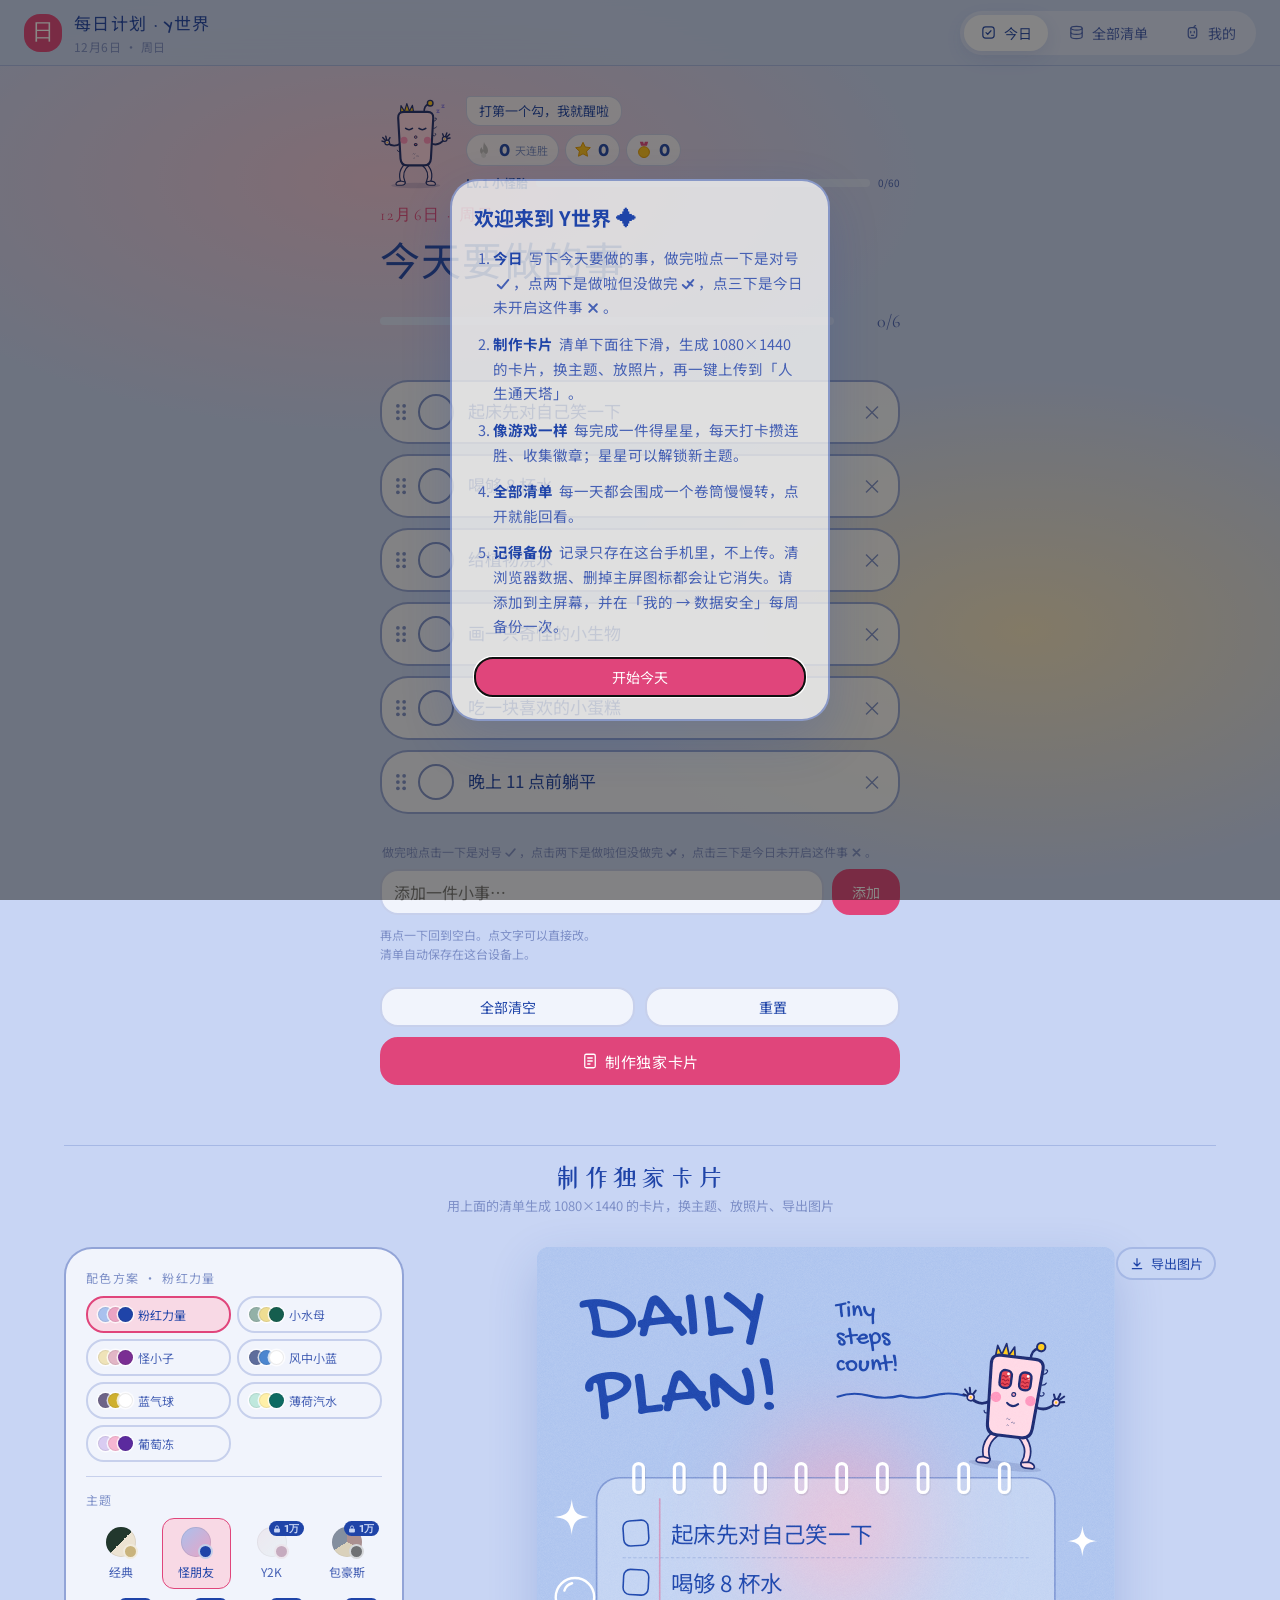
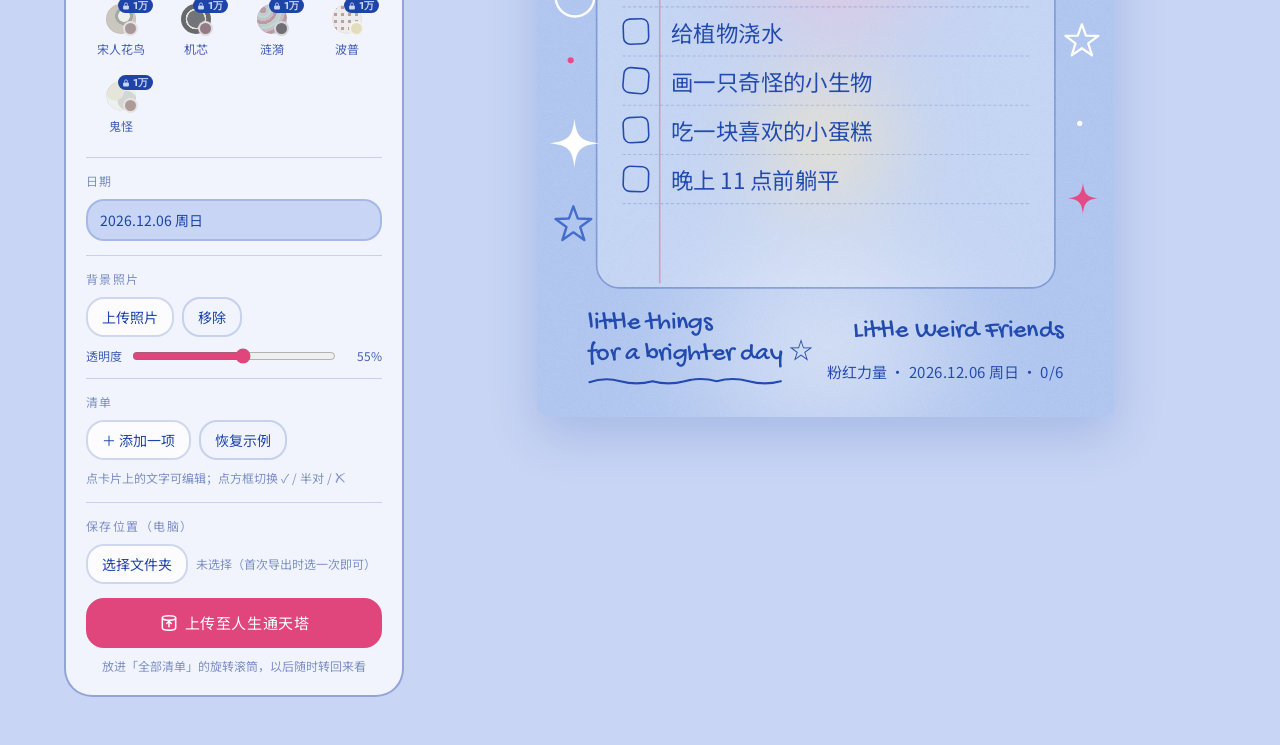
==== commit bd0c7e69: "删图标前两次确认提醒；通天塔截图失败自动重试、不再放素卡；每日提醒默认 12:00 和 20:00；我的页新增「做得最多的事」统计 Co-Authored-By: Claude Opus 5.5 <n" ====
--- a/index.html
+++ b/index.html
@@ -863,6 +863,18 @@
   .me-stats div { padding:12px 8px 10px; border-radius:16px; background:var(--surface); border:1.5px solid var(--rule); text-align:center; }
   .me-stats b { display:block; font-family:"Jost", var(--font-ui); font-size:24px; font-weight:700; line-height:1.1; color:var(--ink-1); font-variant-numeric:tabular-nums; }
   .me-stats small { font-size:11.5px; color:var(--ink-3); }
+  dialog.icon-warn h3 { margin:0 0 10px; font-size:19px; line-height:1.4; color:#c2410c; }
+  dialog.icon-warn p { margin:0; font-size:14.5px; line-height:1.75; color:var(--ink-1); }
+  dialog.icon-warn .dialog-actions .btn:first-child { background:#e0603a; border-color:#e0603a; color:#fff; }
+  .top-list { list-style:none; margin:8px 0 2px; padding:0; display:grid; gap:9px; }
+  .top-list li { display:grid; grid-template-columns:26px 1fr auto; align-items:center; gap:4px 10px; font-size:14px; color:var(--ink-1); }
+  .top-list .rk { grid-row:span 2; width:26px; height:26px; border-radius:50%; display:grid; place-items:center; font:700 13px/1 var(--font-latin, sans-serif); background:var(--surface-2); border:1.5px solid var(--rule); }
+  .top-list li:first-child .rk { background:#ffc21a; border-color:#e8a400; color:#5a3b00; }
+  .top-list .tx { min-width:0; overflow:hidden; text-overflow:ellipsis; white-space:nowrap; font-weight:600; }
+  .top-list .ct { font-size:12.5px; color:var(--ink-3); white-space:nowrap; }
+  .top-list .bar { grid-column:2 / -1; height:6px; border-radius:99px; background:var(--surface-2); overflow:hidden; }
+  .top-list .bar i { display:block; height:100%; border-radius:99px; background:linear-gradient(90deg, #ffc21a, #ff8a1a); }
+  .top-empty { font-size:13px; color:var(--ink-3); line-height:1.6; }
   .me-emo { padding:10px 14px 12px; border-radius:16px; background:var(--surface); border:1.5px solid var(--rule); }
   .me-chips { display:flex; flex-wrap:wrap; gap:6px; margin-top:6px; }
   .me-wrap .rm-btns .btn { padding:8px 6px; font-size:13.5px; white-space:nowrap; letter-spacing:0; }
@@ -1241,6 +1253,10 @@
           <div class="q-head"><span>小Y 的眼睛颜色</span><small>颜色就是心情</small></div>
           <div class="me-chips" id="meEmo"></div>
         </div>
+        <div class="me-emo me-top" id="meTop">
+          <div class="q-head"><span>你做得最多的事</span><small id="topState"></small></div>
+          <ol class="top-list" id="topList"></ol>
+        </div>
         <div class="me-emo me-safe" id="meSafe">
           <div class="q-head"><span>数据安全</span><small id="sfState"></small></div>
           <p class="sf-warn" id="sfWarn" hidden></p>
@@ -1267,13 +1283,14 @@
           </details>
         </div>
         <div class="me-emo me-remind">
-          <div class="q-head"><span>提醒</span><small id="rmState">没开</small></div>
-          <div class="rm-row"><span>每天几点叫我</span><input class="field rm-time" type="time" id="rmTime" value="20:00"></div>
+          <div class="q-head"><span>每日提醒</span><small id="rmState">没开</small></div>
+          <div class="rm-row"><span>中午提醒</span><input class="field rm-time" type="time" id="rmTime0" value="12:00"></div>
+          <div class="rm-row"><span>晚上提醒</span><input class="field rm-time" type="time" id="rmTime1" value="20:00"></div>
           <div class="rm-btns">
             <button class="btn primary" id="rmOn">开启提醒</button>
             <button class="btn" id="rmIcs">加到手机日历</button>
           </div>
-          <p class="chip rm-note" id="rmNote">到点还有没打勾的事，小Y会提醒你「还有 X 件待办」，App 图标上也会显示剩几件。</p>
+          <p class="chip rm-note" id="rmNote">默认每天 12:00 和 20:00，到点还有没打勾的事，小Y会提醒你「还有 X 件待办」，App 图标上也会显示剩几件。不想要可以关掉。</p>
         </div>
         <button class="btn" id="meBadgeWall">查看徽章墙</button>
       </div>
@@ -1338,6 +1355,11 @@
   </dialog>
   <div class="install-arrow" id="installArrow" hidden></div>
 
+  <dialog class="day-dialog icon-warn" id="iconWarn">
+    <h3 id="iwTitle"></h3>
+    <p id="iwText"></p>
+    <div class="dialog-actions"><button class="btn primary" id="iwOk"></button><button class="btn" id="iwBackup">先去备份</button></div>
+  </dialog>
   <dialog class="day-dialog" id="dayDialog">
     <div id="dayDialogCard"></div>
     <div class="dialog-actions">
@@ -4958,12 +4980,13 @@
     async set(key, val) {
       try {
         const db = await this.open();
-        await new Promise((res) => {
-          const tx = db.transaction("kv", "readwrite").objectStore("kv").put(val, key);
-          tx.onsuccess = () => { db.close(); res(); };
-          tx.onerror = () => { db.close(); res(); };
+        return await new Promise((res) => {
+          const tx = db.transaction("kv", "readwrite");
+          tx.objectStore("kv").put(val, key);
+          tx.oncomplete = () => { db.close(); res(true); };
+          tx.onerror = tx.onabort = () => { db.close(); res(false); };
         });
-      } catch (e) {}
+      } catch (e) { return false; }
     },
     async del(key) {
       try {
@@ -5165,9 +5188,21 @@
 
   /* 上传至人生通天塔：把今天这张存进「全部清单」，跳过去转到它 */
   /* 把现在制好的成品卡缩成 432×576 的 JPEG 存起来，通天塔里放的就是这张 */
+  /* 手机上（特别是 iPhone Safari）截图库第一次截常常失败或截出空白：最多试 3 次，
+     截出来太小（基本是空白）也算失败；存进 IndexedDB 后再读回来确认。全都不行就抛错，不放素卡进塔。 */
+  const withTimeout = (p, ms) => Promise.race([p, new Promise((_, rej) => setTimeout(() => rej(new Error("timeout")), ms))]);
   async function captureShot(k) {
-    if (!window.htmlToImage) return;
-    const big = await makeBlob();
+    if (!window.htmlToImage) throw new Error("截图组件没加载");
+    const safari = /Safari/.test(navigator.userAgent) && !/Chrome|CriOS|Android/.test(navigator.userAgent);
+    let big = null;
+    for (let i = 0; i < 3; i++) {
+      try {
+        const b = await withTimeout(makeBlob(), 30000);
+        if (b && b.size > 40000) { big = b; if (!safari || i > 0) break; }   // Safari 第一张常缺图，再截一次用第二张
+      } catch (e) {}
+      await new Promise((r) => setTimeout(r, 400));
+    }
+    if (!big) throw new Error("截图失败");
     const img = await new Promise((res, rej) => {
       const im = new Image(); im.onload = () => res(im); im.onerror = rej; im.src = URL.createObjectURL(big);
     });
@@ -5178,10 +5213,12 @@
     cx.drawImage(img, 0, 0, cv.width, cv.height);
     URL.revokeObjectURL(img.src);
     const small = await new Promise((res) => cv.toBlob(res, "image/jpeg", 0.86));
-    if (!small) return;
-    await idb.set("shot:" + k, small);
+    if (!small) throw new Error("压缩失败");
+    let saved = false;
+    for (let i = 0; i < 2 && !saved; i++) saved = (await idb.set("shot:" + k, small)) && (await idb.get("shot:" + k)) instanceof Blob;
     if (shots[k]) URL.revokeObjectURL(shots[k]);
     shots[k] = URL.createObjectURL(small);
+    if (!saved) throw new Error("没存进手机");
   }
 
   $("#btnTower").addEventListener("click", async () => {
@@ -5194,8 +5231,13 @@
     $("#towerTip").textContent = "正在把成品卡放进通天塔…";
     saveDay();
     try { await captureShot(k); $("#towerTip").textContent = ""; }
-    catch (e) { $("#towerTip").textContent = "成品卡没截成，先放了清单版"; }
-    finally { btn.disabled = false; }
+    catch (e) {
+      /* 截不成就先不放进塔（不然塔里只有素卡），清单已经存好了，再点一次就行 */
+      btn.disabled = false;
+      $("#towerTip").textContent = "这次成品卡没截成功（" + (e && e.message || "未知原因") + "），清单已经存好了，再点一次「上传至人生通天塔」试试";
+      return;
+    }
+    btn.disabled = false;
     if (window.GAME) GAME.exported();
     days[k].towered = Date.now(); persist();
     nextCard(k);
@@ -5831,6 +5873,23 @@
     b.textContent = list[(Math.random() * list.length) | 0];
     b.classList.remove("show"); void b.offsetWidth; b.classList.add("show");
   }
+  /* 做得最多的事：所有记录里打了 ✓ 的事项，按文字合并计数，取前三 */
+  function topUI() {
+    const cnt = new Map();
+    let all = 0;
+    Object.values(days).forEach((d) => (d.items || []).forEach((x) => {
+      if (x.mark !== "check" || !x.text) return;
+      const t = String(x.text).replace(/\s+/g, " ").trim();
+      if (!t) return;
+      cnt.set(t, (cnt.get(t) || 0) + 1); all++;
+    }));
+    const top = [...cnt].sort((a, b) => b[1] - a[1]).slice(0, 3);
+    $("#topState").textContent = all ? `一共做完 ${all} 件` : "";
+    if (!top.length) { $("#topList").innerHTML = '<li class="top-empty">还没有打过勾。做完一件点一下 ✓，这里就会排出你最常做的三件事。</li>'; return; }
+    const max = top[0][1];
+    $("#topList").innerHTML = top.map(([t, n], i) =>
+      `<li><span class="rk">${i + 1}</span><span class="tx">${esc(t)}</span><span class="ct">做了 ${n} 次</span><span class="bar"><i style="width:${(n / max * 100).toFixed(1)}%"></i></span></li>`).join("");
+  }
   function me() {
     const s = streakInfo(), L2 = levelInfo();
     $("#meTitle").textContent = `Lv.${L2.lv} ${L2.title}`;
@@ -5842,6 +5901,7 @@
     $("#meDays").textContent = Object.keys(days).filter((k) => checksOf(k) > 0).length;
     $("#meBadgeN").textContent = Object.keys(G.badges).length;
     $("#meFreeze").textContent = G.freezes;
+    topUI();
     $("#meEmo").innerHTML = EYES.map((e) => `<button type="button" data-eye="${e[0]}" aria-pressed="${e[0] === eyePick}">${e[2] ? `<i style="background:${e[2]}"></i>` : ""}${e[1]}</button>`).join("");
     meSay(mood());
     yyLoad().then(() => { if (yy3d) { yy3d.setEye(eyeHex()); yy3d.start(); } });
@@ -5866,8 +5926,20 @@
      · 加到手机日历：每天准点的日历提醒，所有手机都准
      数据通过缓存里的一个小 JSON 交给 service worker，它读不到 localStorage。 */
   const RKEY = "dailyplan.remind.v1", RCACHE = "daily-plan-remind", RFILE = "./__remind.json";
-  const RM = (() => { const b = { on: false, time: "20:00", last: "", toast: "" }; try { return Object.assign(b, JSON.parse(localStorage.getItem(RKEY)) || {}); } catch (e) { return b; } })();
+  /* 默认开：每天 12:00 和 20:00 各提醒一次，「我的」里可以关、可以改时间。
+     last / toast 记的是「哪天@几点」那一次，同一次只提醒一回。
+     旧版存的是 { on:false, time:"20:00" }（默认关），一律换成新的默认。 */
+  const RM_TIMES = ["12:00", "20:00"];
+  const RM = (() => {
+    const b = { v: 2, on: true, times: RM_TIMES.slice(), last: "", toast: "" };
+    try {
+      const o = JSON.parse(localStorage.getItem(RKEY)) || {};
+      if (o.v === 2 && Array.isArray(o.times)) return Object.assign(b, o);
+    } catch (e) {}
+    return b;
+  })();
   const rsave = () => { try { localStorage.setItem(RKEY, JSON.stringify(RM)); } catch (e) {} };
+  rsave();
   const RICON = ($('link[rel="icon"]') || {}).href || "icon-192.png";
   const canNotify = "Notification" in window && "serviceWorker" in navigator;
   /* 今天还没做完的：空白 + 半对；打叉是「今日不做」，不算 */
@@ -5882,7 +5954,10 @@
     return { title: `还有 ${n} 件待办`, body: pick([s ? `连胜 ${s} 天了，别断在今天哦` : "打完勾，今天就变成一张好看的卡", `就差 ${n} 件，小Y在旁边给你加油 ✦`, "做一件也算数，先挑最小的那件"]) };
   }
   const minsNow = () => { const d = new Date(); return d.getHours() * 60 + d.getMinutes(); };
-  const minsAt = () => { const [h, m] = RM.time.split(":").map(Number); return h * 60 + m; };
+  const toMins = (t) => { const [h, m] = t.split(":").map(Number); return h * 60 + m; };
+  const rmTimes = () => [...new Set(RM.times.filter((t) => /^\d{2}:\d{2}$/.test(t)))].sort();
+  /* 今天已经到点的最晚那一次（"2026-11-16@12:00"），还没到第一个点就是 null */
+  const passedSlot = () => { const p = rmTimes().filter((t) => toMins(t) <= minsNow()); return p.length ? TODAY() + "@" + p[p.length - 1] : null; };
   async function shared(write) {
     try {
       const c = await caches.open(RCACHE), r = await c.match(RFILE), old = r ? await r.json() : {};
@@ -5898,73 +5973,88 @@
       if (RM.on && navigator.setAppBadge) { n ? navigator.setAppBadge(n) : navigator.clearAppBadge(); }
       else if (navigator.clearAppBadge) navigator.clearAppBadge();
     } catch (e) {}
-    await shared(() => ({ on: RM.on, time: RM.time, day: TODAY(), pending: n, streak: streakInfo().streak, last: RM.last }));
+    await shared(() => ({ on: RM.on, times: rmTimes(), day: TODAY(), pending: n, streak: streakInfo().streak, last: RM.last }));
     clearTimeout(rmTimer);
     if (!RM.on) return;
-    const wait = (minsAt() - minsNow()) * 60000 - new Date().getSeconds() * 1000;
-    if (wait > 0 && wait < 864e5) rmTimer = setTimeout(remindFire, wait + 500);
-    else if (wait <= 0) remindFire(true);
+    /* 定时到今天下一个提醒点；已经过了的那个点，打开 App 时由小Y说一句 */
+    const next = rmTimes().map(toMins).find((x) => x > minsNow());
+    if (next !== undefined) rmTimer = setTimeout(remindFire, (next - minsNow()) * 60000 - new Date().getSeconds() * 1000 + 500);
+    if (passedSlot()) remindFire(true);
   }
   async function remindFire(late) {
-    const t = TODAY(), n = pendingToday();
+    const slot = passedSlot(), n = pendingToday();
     await shared();
-    if (!RM.on || n === 0) return;
+    if (!RM.on || !slot || n === 0) return;
     if (document.visibilityState === "visible") {
-      if (RM.toast === t) return;   // 人就在 App 里：小Y说一句，不弹系统通知
-      RM.toast = t; rsave();
+      if (RM.toast >= slot) return;   // 人就在 App 里：小Y说一句，不弹系统通知
+      RM.toast = slot; rsave();
       const m = remindMsg(n); toast("🔔", m.title, m.body);
       return;
     }
-    if (RM.last === t || late) return;
-    RM.last = t; rsave(); shared(() => ({ on: RM.on, time: RM.time, day: t, pending: n, streak: streakInfo().streak, last: t }));
+    if (RM.last >= slot || late) return;
+    RM.last = slot; rsave(); shared(() => ({ on: RM.on, times: rmTimes(), day: TODAY(), pending: n, streak: streakInfo().streak, last: slot }));
     try { const reg = await navigator.serviceWorker.ready, m = remindMsg(n); reg.showNotification(m.title, { body: m.body, icon: RICON, badge: RICON, tag: "remind" }); } catch (e) {}
   }
   document.addEventListener("visibilitychange", () => { if (document.visibilityState === "visible") remindSync(); });
 
+  const rmLabel = () => rmTimes().join(" 和 ");
   function remindUI() {
-    $("#rmTime").value = RM.time;
-    $("#rmState").textContent = RM.on ? `每天 ${RM.time}` : "没开";
+    $("#rmTime0").value = RM.times[0] || "12:00";
+    $("#rmTime1").value = RM.times[1] || "20:00";
+    $("#rmState").textContent = RM.on ? `每天 ${rmLabel()}` : "已关闭";
     $("#rmState").classList.toggle("on", RM.on);
     $("#rmOn").textContent = RM.on ? "关闭提醒" : "开启提醒";
     $("#rmOn").classList.toggle("primary", !RM.on);
   }
   const rmNote = (t) => { $("#rmNote").textContent = t; };
-  $("#rmTime").addEventListener("change", (e) => {
+  ["#rmTime0", "#rmTime1"].forEach((sel, i) => $(sel).addEventListener("change", (e) => {
     if (!/^\d{2}:\d{2}$/.test(e.target.value)) return;
-    RM.time = e.target.value; RM.last = RM.toast = ""; rsave(); remindUI(); remindSync();
-  });
-  $("#rmOn").addEventListener("click", async () => {
-    if (RM.on) { RM.on = false; rsave(); remindUI(); remindSync(); rmNote("提醒已关闭。"); return; }
-    if (isIOS && !standalone) { rmNote("iPhone 要先把每日计划「添加到主屏幕」，再从主屏幕图标打开，才能开提醒。也可以先用「加到手机日历」。"); return; }
-    if (!canNotify) { rmNote("这个浏览器不支持通知，用「加到手机日历」也能每天准点提醒。"); return; }
+    RM.times[i] = e.target.value; RM.last = RM.toast = ""; rsave(); remindUI(); remindSync();
+  }));
+  /* 系统通知要用户点一下才能申请权限：提醒默认开着，就在第一次点屏幕时顺手申请一次（只问一次） */
+  async function askNotify(loud) {
+    if (isIOS && !standalone) { if (loud) rmNote("iPhone 要先把每日计划「添加到主屏幕」，再从主屏幕图标打开，才能收到通知。App 开着时小Y照样会提醒；也可以用「加到手机日历」。"); return false; }
+    if (!canNotify) { if (loud) rmNote("这个浏览器不支持通知。App 开着时小Y照样会提醒；想准点就用「加到手机日历」。"); return false; }
     let p = Notification.permission;
     if (p === "default") { try { p = await Notification.requestPermission(); } catch (e) {} }
-    if (p !== "granted") { rmNote("通知权限被关掉了。到手机「设置」里给这个 App（或浏览器）打开通知，再回来点一次。"); return; }
-    RM.on = true; RM.last = RM.toast = ""; rsave(); remindUI();
+    if (p !== "granted") { if (loud) rmNote("通知权限被关掉了。到手机「设置」里给这个 App（或浏览器）打开通知。App 开着时小Y照样会提醒。"); return false; }
     try {
       const reg = await navigator.serviceWorker.ready;
       if ("periodicSync" in reg) await reg.periodicSync.register("remind", { minInterval: 60 * 60 * 1000 });
     } catch (e) {}
-    remindSync();
-    const n = pendingToday();
-    try { const reg = await navigator.serviceWorker.ready; reg.showNotification("提醒开好啦 ✦", { body: `每天 ${RM.time}，还有没打勾的事小Y就叫你${n ? `（现在还有 ${n} 件待办）` : ""}`, icon: RICON, tag: "remind" }); } catch (e) {}
-    rmNote(`开好了：每天 ${RM.time} 提醒，图标上会显示还剩几件。手机关掉 App 以后通知可能晚到，想要准点就再点「加到手机日历」。`);
+    return true;
+  }
+  const ASKED_KEY = "dailyplan.notifyAsked";
+  document.addEventListener("click", function once() {
+    let asked = false;
+    try { asked = localStorage.getItem(ASKED_KEY) === "1"; } catch (e) {}
+    if (asked || !RM.on || !canNotify || Notification.permission !== "default" || (isIOS && !standalone)) { document.removeEventListener("click", once, true); return; }
+    try { localStorage.setItem(ASKED_KEY, "1"); } catch (e) {}
+    document.removeEventListener("click", once, true);
+    askNotify(false);
+  }, true);
+  $("#rmOn").addEventListener("click", async () => {
+    if (RM.on) { RM.on = false; rsave(); remindUI(); remindSync(); rmNote("提醒已关闭，想要了再点「开启提醒」。"); return; }
+    RM.on = true; RM.last = RM.toast = ""; rsave(); remindUI(); remindSync();
+    const ok = await askNotify(true);
+    if (ok) rmNote(`开好了：每天 ${rmLabel()} 提醒，图标上会显示还剩几件。手机关掉 App 以后通知可能晚到，想要准点就再点「加到手机日历」。`);
   });
   $("#rmIcs").addEventListener("click", () => {
-    const d = new Date(), [h, m] = RM.time.split(":");
+    const d = new Date();
     const day = `${d.getFullYear()}${p2(d.getMonth() + 1)}${p2(d.getDate())}`;
     const stamp = d.toISOString().replace(/[-:]/g, "").replace(/\.\d+/, "");
     const url = location.origin + location.pathname + "#today";
-    const ics = ["BEGIN:VCALENDAR", "VERSION:2.0", "PRODID:-//daily-plan//CN", "CALSCALE:GREGORIAN", "BEGIN:VEVENT",
-      "UID:dailyplan-remind-" + day + "@youcyhuang.github.io", "DTSTAMP:" + stamp, `DTSTART:${day}T${h}${m}00`, "DURATION:PT10M", "RRULE:FREQ=DAILY",
-      "SUMMARY:小Y：今天的清单打完勾了吗？", "DESCRIPTION:打开每日计划，看看还有几件待办 ✦\\n" + url, "URL:" + url,
-      "BEGIN:VALARM", "ACTION:DISPLAY", "DESCRIPTION:还有待办没打勾哦", "TRIGGER:PT0S", "END:VALARM", "END:VEVENT", "END:VCALENDAR"].join("\r\n");
+    const ev = rmTimes().flatMap((t) => { const [h, m] = t.split(":"); return ["BEGIN:VEVENT",
+      `UID:dailyplan-remind-${day}-${h}${m}@youcyhuang.github.io`, "DTSTAMP:" + stamp, `DTSTART:${day}T${h}${m}00`, "DURATION:PT10M", "RRULE:FREQ=DAILY",
+      "SUMMARY:小Y：今天的清单打完勾了吗？", "DESCRIPTION:打开每日计划，看看还有几件待办 ✦\n" + url, "URL:" + url,
+      "BEGIN:VALARM", "ACTION:DISPLAY", "DESCRIPTION:还有待办没打勾哦", "TRIGGER:PT0S", "END:VALARM", "END:VEVENT"]; });
+    const ics = ["BEGIN:VCALENDAR", "VERSION:2.0", "PRODID:-//daily-plan//CN", "CALSCALE:GREGORIAN", ...ev, "END:VCALENDAR"].join("\r\n");
     const a = document.createElement("a");
     a.href = URL.createObjectURL(new Blob([ics], { type: "text/calendar" }));
     a.download = "每日计划提醒.ics";
     document.body.appendChild(a); a.click(); a.remove();
     setTimeout(() => URL.revokeObjectURL(a.href), 5000);
-    rmNote(`打开下载的「每日计划提醒.ics」，选「添加到日历」，以后每天 ${RM.time} 日历会准点提醒。要改时间就先在日历里删掉旧的，再加一次。`);
+    rmNote(`打开下载的「每日计划提醒.ics」，选「添加到日历」，以后每天 ${rmLabel()} 日历会准点提醒。要改时间就先在日历里删掉旧的，再加一次。`);
   });
   window.REMIND = { sync: remindSync };
 
@@ -6082,7 +6172,46 @@
     try { localStorage.setItem(TOUR_KEY, "1"); } catch (e) {}
     const d = $("#tourDialog");
     d.close ? d.close() : d.removeAttribute("open");
+    setTimeout(iconWarn, 300);
   });
+
+  /* ───────────────── 删主屏幕图标会清空记录：提醒两遍 ─────────────────
+     网页拦不住用户在手机桌面上删图标（系统不会通知网页），所以在「从主屏幕图标打开」的第一次就讲清楚，
+     要连点两次确认才能关掉；记录被清空后重新装上，会再提醒一遍。 */
+  const IW_KEY = "dailyplan.iconWarned";
+  const IW = [
+    ["⚠️ 删掉主屏幕图标 = 删掉所有记录",
+     "你的清单、星星、连胜和人生通天塔，都只存在这个图标里，不上传。在手机桌面上删掉「每日计划」图标，所有记录会一起被清空，找不回来。",
+     "我知道了（1/2）"],
+    ["再确认一次：删图标前先备份",
+     "以后真要删图标或换手机，请先到「我的 → 数据安全」点「备份到文件」或「复制备份文字」。没有备份就删掉图标，记录就没了。",
+     "我记住了（2/2）"],
+  ];
+  let iwStep = 0;
+  function iwShow() {
+    const [t, x, b] = IW[iwStep];
+    $("#iwTitle").textContent = t; $("#iwText").textContent = x; $("#iwOk").textContent = b;
+    const d = $("#iconWarn");
+    if (!d.open) d.showModal ? d.showModal() : d.setAttribute("open", "");
+  }
+  function iwClose() { const d = $("#iconWarn"); d.close ? d.close() : d.removeAttribute("open"); }
+  function iconWarn(force) {
+    if (!force) {
+      if (!standalone || new URLSearchParams(location.search).has("solo")) return;
+      try { if (localStorage.getItem(IW_KEY) === "1") return; } catch (e) {}
+      if (document.querySelector("dialog[open]")) return;   // 别的弹窗开着（比如引导），等它关了再说
+    }
+    iwStep = 0; iwShow();
+  }
+  $("#iwOk").addEventListener("click", () => {
+    if (iwStep === 0) { iwStep = 1; iwShow(); return; }
+    try { localStorage.setItem(IW_KEY, "1"); } catch (e) {}
+    iwClose();
+  });
+  $("#iwBackup").addEventListener("click", () => { iwClose(); location.hash = "#me"; setTimeout(() => { const el = $("#meSafe"); if (el) el.scrollIntoView({ block: "center" }); }, 300); });
+  $("#iconWarn").addEventListener("cancel", (e) => e.preventDefault());   // 不能按返回键直接关掉
+  setTimeout(() => iconWarn(), 1500);
+  window.iconWarn = iconWarn;
   $("#trialUnlock").addEventListener("click", () => { try { sessionStorage.clear(); } catch (e) {} location.reload(); });
   /* 已经解锁过的老用户第一次看到新版，也给一次引导 */
   try { if (PRODUCT.free || KEY_HASHES.includes(localStorage.getItem(UNLOCK_KEY))) setTimeout(showTour, 700); } catch (e) {}
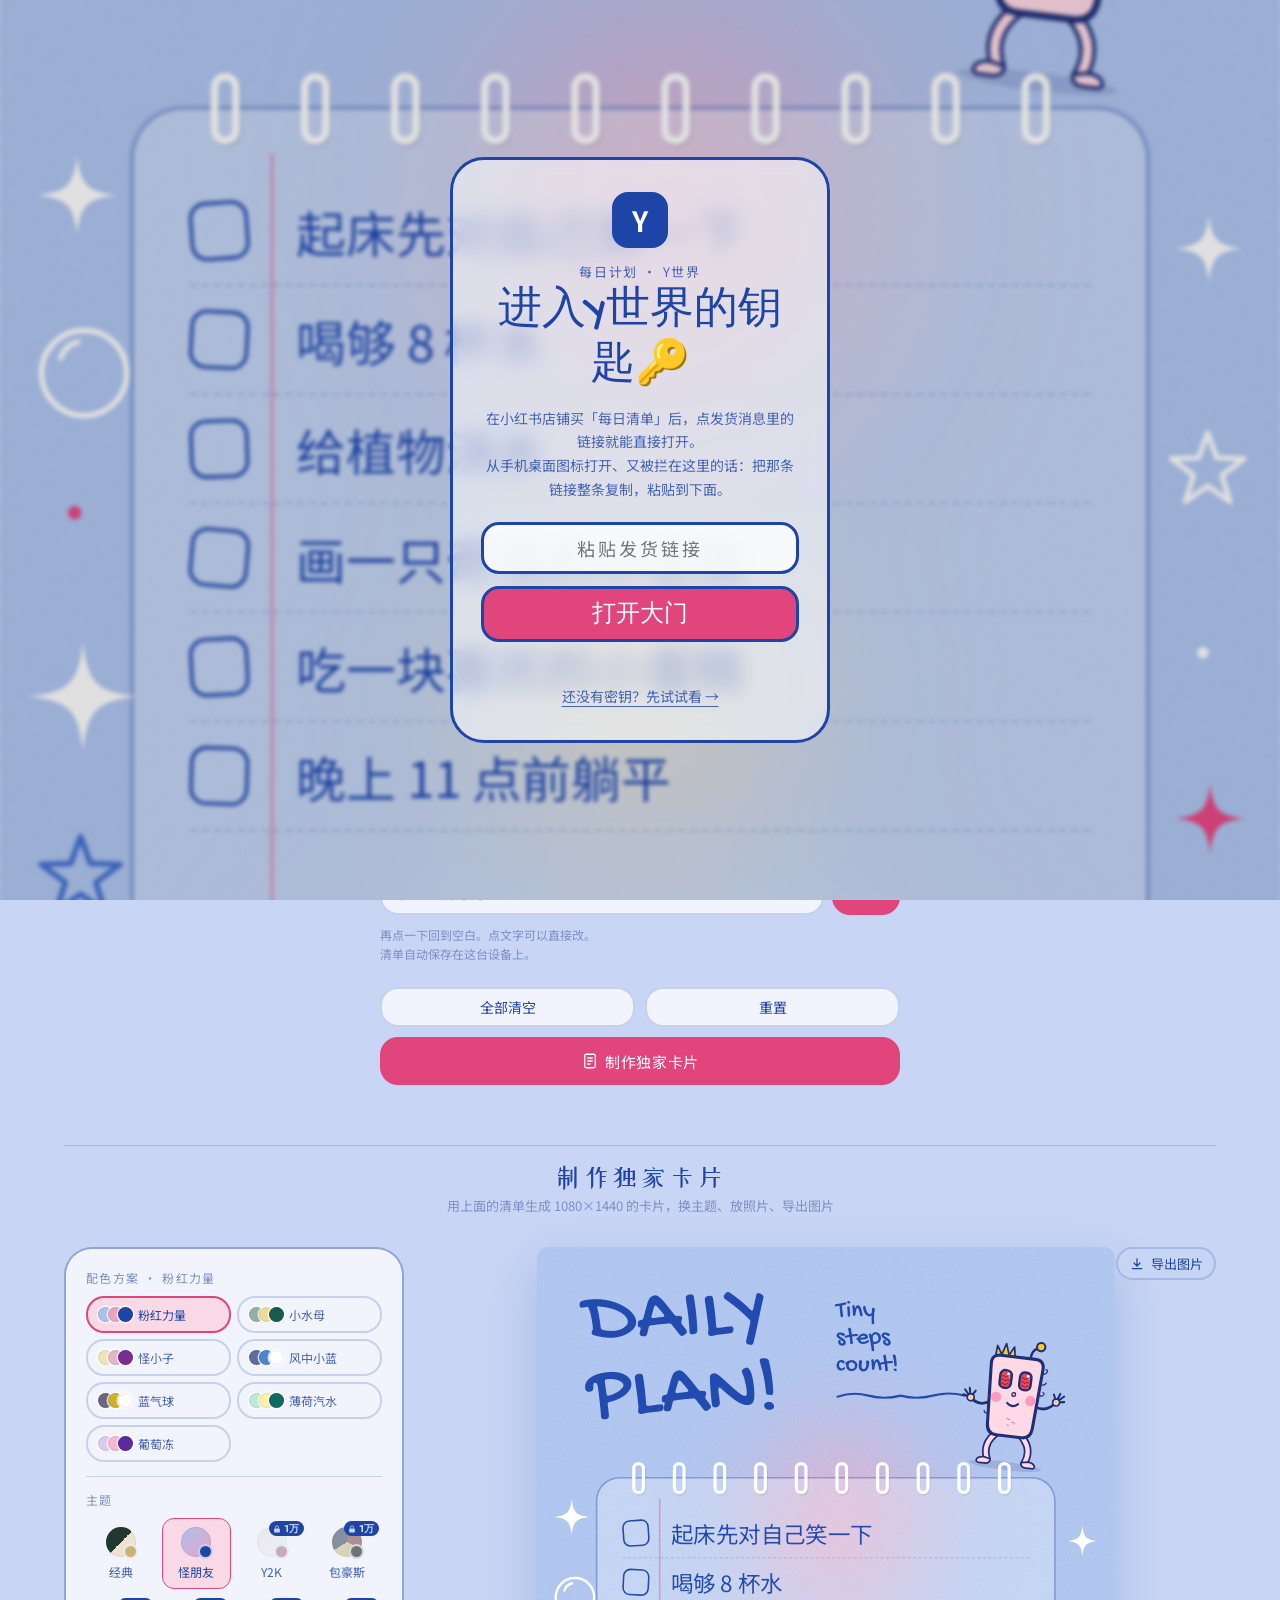
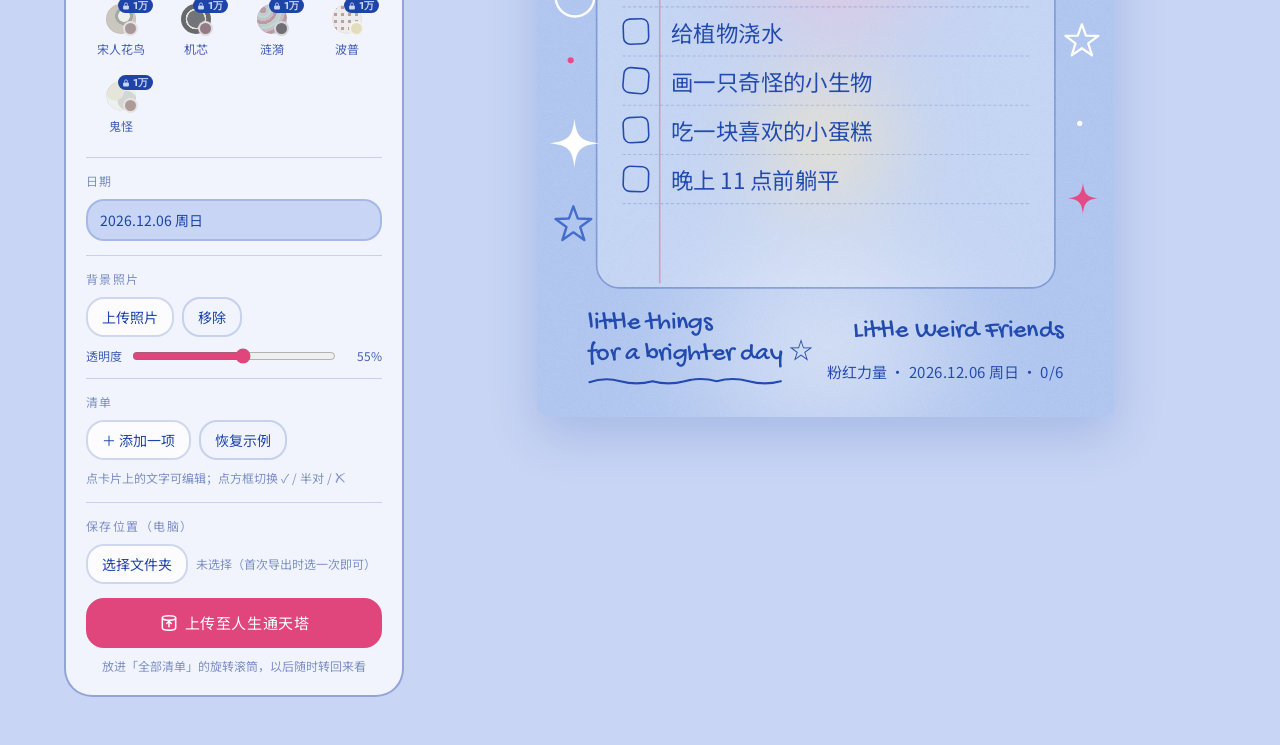
==== commit fe8a976c: "每日清单改为 1.99 元购买（自动发货链接解锁，可粘贴链接），7 款皮肤每款 1 元各自链接解锁；全部清空后换成 5 件基础小事 Co-Authored-By: Claude Opus 5.5 <n" ====
--- a/index.html
+++ b/index.html
@@ -11,7 +11,7 @@
 <meta property="og:url" content="https://youcyhuang.github.io/daily-plan/">
 <meta property="og:image" content="https://youcyhuang.github.io/daily-plan/previews/weird.jpg">
 <meta name="twitter:card" content="summary_large_image">
-<script>window.PRODUCT={"slug": "app", "name": "每日计划 · Y世界", "short": "Y世界计划", "tagline": "像做游戏一样过每一天：打勾得星星、攒连胜、做任务、收集徽章，一键生成小红书卡片。", "themes": ["forest", "ocean", "morandi", "paper", "night", "lwf", "y2k", "bauhaus", "songyuan", "business", "autumn", "comic", "guai"], "free": true, "freeThemes": ["forest", "ocean", "morandi", "paper", "night", "lwf"], "cost": 10000, "defaultTheme": "lwf", "codes": {"classic": ["7ca1ea60a12ef291dbd56edd05c435d583b0cb4e26e378d11c1d51a36b0a9563", "bd79014601bab2d772bf0ab2b581b6932a0fca7ba5071ef4ac7e4b84468729f2", "97815165f99e6a0902905ec2be2e8aef7aafd60bc7ffe77949cb309f15198115", "85359cd16f8dae8cc306662c87ef0126a678f031086e72173c97852466a1d5ef", "82f1cbe8ca9ba346a0366f1235b7721140e275425dc93b89a6f740bdb9f7cc97", "8d3d1ce68f5f36d88234dc26bf4038e43a0b4853bcee7ba08b25833abe7b0ac3", "ba97d03754a957ea3165aa31a363ac90211b86176a577e4b24c96460801690cf", "c64eeeffdbb7bd26f4176df6fffc5f778e6b1dfa26b9940d6796797e1b66aafa", "3349b2c547c2bc3ec3281b4d382e16c85487c86cae7c6152be7a08a78eaac72c", "eba77a81cf66a781093a59f03c061750b78fe8a900989422684a1c437c0b7556", "2e68a4c4a4d6defb6dfe22b40868126694853dd4f8187117bf8cbfa064cdbe17", "1a00c6245366b3d076349d0100628d48ba7e1400ab89cb1a4dac9f56afcbbac5", "f7ed821f00380d2cb8f28c148e17a8f74f0ca5a9239a271fa28cd388dc16a8f7", "a108ecebfe4eea4d724f5f0c9b60b91ccdec3133087dcecb9d1afd87adabf07a", "621b052c37ba6277e30da66fa49a92cac666a1f1e3e7007b1760465ac2ed9bbf", "af301d5307575025df67b954f6ce9a14ced735dfb302a31759e9906193fcaa86", "2774e7448b39d97406ac95fd5080649fb4294b3381eb66c09f70ac837b3c7468", "d3110164e10faa23411ca5544da78b697bb0820058ccbf4ffe280b5c8f694628", "90d25ae983b0e5554459c165b4e1ca8be873de3da46b01dd5546260192064ef9", "47afed7cd3eace9cdfc6b1ba7f38e2f1fb77881cceec3bd32ac2d7dbd8dda1d4", "defcfbcc70b6e27d036287fee8efacb25c83d83fea01a3cb05fd64f363cf92e4", "9ba80d59741723617b0684b9d405b8a1a3b4f257d57ec650106bdd3d167cdb62", "29d9fed4b99d4b6af3d79877e09bdbd18bfd299c1e6d399f8820b16a05af23a3", "f72764b8b7c7a6f3f15b31747c660f7c8912c348484b7589bb742335c67d63dc", "61ec1f0ed67edf84fc1592b81d8c14b6d07eb86a0f3b611a682687a6cf1ba618", "914a2815f78520c7b82943ad8c551fa91eb3ce6a51ab2fd57111d501edf3be88", "c428857150ebeeaf5110aa204bc1ab14caf99a514a1e74c5a4a36fb801183751", "85bd51c365f3ca58ee8c7c4ca838a3f4d639659bd42d518c6b17c5fb7c058df6", "44baeb49e4e67809a2fbdee3b4bdba9d3aff8fdd40f0e13a65cca79ef5c8e177", "931d735ebe9c6c9b84f81a3b36cb3e77e587f0ac4d6ea962781c63d64f3ba70e", "f709b4bce0d1e127c3876ba6eb0531fd27eb4164a5d8b0b624061891630d943d", "18b96d32b9d8a89d6276343ff1588bf47a94f2a7c315051a97c3e83696f42d39", "bc192264095a7a9e326c1ae766bce510a44035d3cd78ddd73814f60e81762a9e", "d7ebb58e9299931726ecf618535f72af1163bbe442b8c66f8b221b9af2ab5ee7", "840b545e9621a992f2c848ca29c793f45123a523164072483807787ccd1ab2ed", "0f3369fb88ad77a8f3c3a0d7a80c140ff8df779e67487b9b75ba10b6f0adbc8d", "685f5d9a8f3759f734a4ffd1e94b528030f30c3fbb1ea8f59b6c0064699ea787", "e5d630dc990629249b24fefda611b8c14f4620d992be4d967faaf8ca0b871e4e", "bf23ee484ef3116b2cd70164e3cb15e77c3e7e355e5384836f539f1f8dd46b2b", "e2e974c4085ae59507316884a07c8779a9726a2faf984edee7b2fea79cb8974b", "a35597a1225527280a5c5a67e835e59d00a43d5f6c86867eec7077552bc2b841", "241c6d4fb89f405dd9a3fe348ef8fc93ec521242fd85623f2099deac01e80b9a", "ae95b6221dba0d0ec11bd97966ddf76190999a89bd615efb3f3730dd8fb0a809", "6d0f6440276ceeffe2963d85a24f4054f98548bac4e3181bfeb3b00e5e6b5d37", "a60d6fdbfe22a582c7607e1d0c6849840dbd4d6231a1b98fc75078cf3cf32a88", "e975799d48ed19460001ef0a7dd227535fd94ecce0e1b80b2f8962fe671eeefe", "84832022488c4a67035dc4076a9e63e8cfb5cacf31bd4448b1719e75d339c4b5", "5fa026bb9414b02d228e1b6bc4e3009c0887e9367f221e2f3d79eb51a3ab36d2", "228595e78a4414e1f604b97021158034ce8b1d473fbf654238a1f12c74bbc072", "f0801530a850607943a47f060257556b667b0e8a135638a963376e578b6850bb", "ea120f405030f9e737f42232b1ff550f48de519a7d7ba7bf26b28df407e15788", "038ac3c2f0a5854081aca35b75d6b141517527fcf6025f49071ae076d4383039", "2472e7e091555ab8306be5b9bc449eded6ba445d34cd7264ccc6a4674df96844", "193c542a157488e278251720cd3918b2a0cf043c13638184398a9bd04fa52d86", "d085f09a82f692cc99930c92276918cbad513c626e71c0709ec0eaf4d71c6409", "4c163df0ada57886679f6c2b90159f9e20f6a19dd1a8c7c29d38091d6af301bf", "3a47ae2ded618a6d164687e5dfb2b654084f9730c2449903f18a157df41b9b0c", "4c1b9590fa6160fa4ef2a29c79dfbaf02db5e62588c85006960aa6c19deeca40", "50e3bfc6ea9cffcd3ca50ce4545109b03e22b52dd8b6d223f92439ac26b9c031", "ee23f956ba6d3852fb2652da9c71275fa9382167d5ff69b368a0e929d188cbc7", "113baed4721078a128fffffa35411ec8f2aeabc8841c3e58f4b54faad9dd6d3c", "7842921adaa028bde7f96648d9b2b005d7d5850aa9fd868219192353c7e35bf5", "a08a826dd36a701ba5b417030555d0aa756943ac7260fd69ebb51d695acb6b0c", "4683f39013c15bed86f88a6ab64614e2c085336db6e8d0e7243b77fb3a9b84dd", "cb1df5b5d21c58cddae6c7b25853c960372ce8cc5c45286404b5230a00f3fae4", "644faa1136b59b10c8ad3466f58b4d6559b55dc0a8fc7329d54679d7900052ff", "0734dc8be6407e7e68e3bcf95eb898eb5480939684d790ca054bf36946986723", "0c02fe5b6b497cc6692df40b4d89f172bdb4997f23527e6943f39319d008f11d", "1b7bb37ea4d27a5fe71ccee1f0d7b2fc9bfe1abe8288d1b6cecbc35b88ba9aeb", "e3c1cccc17454854e98ffa4c9317f9b8881030797a5930cb6156bc1c95db2477", "d0fb0aea700734655bd3b249f9b4b30d1aaea09664e55643b66e5544de50e82c", "6fe3d5423099650a962a85f02c614f675fd0a4a93e1a39266fb9e15869e74b79", "b07823b8c45c8a1d56469c3d31f437557319cd4c4bcec5b0a57a6155f2bd020b", "2d3cc5c688888a2b04115343b72c8ea32f261f2b55c2b3f087d063a7465bdb66", "5202a570590bf457c8e76a57481648c21ee9bdd26c75a39a186f99978308a52b", "f6fd3acbbf03728d9df7c95681894bf7415956c7dc6f9703b965e7b0b7fe0378", "ab2e17664602d4360e3519a85be10afd4263488d482f7c95910cd870d692957d", "1e83b302bd55db52a23d0478f8375347b4e6e8582d1ceaacdd5dc5a7c3d10be1", "283497340b9497a4189bc6f8102f08156c2c7431db1fa5cb586f2b27cf53de28", "be957989d7e54c0031f24d260974678e7b8755d849c0294913338973e43dc728", "2e06269c42069a1e302dc581544085aa6c284759d7e7212b94b60ac70f38836d", "bc58195f020fce022cfdd3c7a6845e8f038a9b8c29a87dc2a800841c4e0357c3", "0b78cf98b2090fd3f666c46c1820538dc7948074014ffaa45189f162cf04d466", "2b24ba73b5bf6f3d1228834a6e8f4c303905cd5e6bcb8e08d9e81e278d86c91c", "08bd5ad1f5ff04a2448052baa32a7ee3e6bedb737aa3cb47a926ac03c37bd9b5", "e259158a044d444f839ef4eaef4fd9d7f227c98f02eca8dcfe57da2306aa5af8", "ec2a3c1154090aa37b385f9b0256ef9d7f5882c3b4a3366857f099b6b9584024", "112440542731b04770b0291050b1a9b70be93d911501d94d1f1e07d39a9e739f", "17f60bde2502043d2c24950e3294532bb59956736ee52d58bb2cb14377991573", "fbb721b1df884a140a8aa33eee03e95616fc657c33df7bff3908919860d460a8", "25ac5fab295616b152cea0cc4392e933000739832363ce99d194bbba9545d802", "e5ecd058d12de360254a3df37ea7ef601b325cbdd7a249b5485c63dce96e9772", "3c0cf843f6d5383a25de04fde69c5fd8571115c286da0a03b0b92e665c4d5613", "aee1c794e6fb95144d99682bc00ef87d5f99ec48584df106245d6e5b5799b5a4", "7b8e2e06da88be0cb48b1612752c7898f71a7cc610126f667c3cd91a41726fa6", "29949941aee0095e1c1c977a806a29506c7f0409ffcf9c23b9ec0e5c4f44328b", "5569fe270784a675305f09d394e80a334432dec4d5055e26cf07da554857bf0b", "d2125618784e399ab080c3511167bbc03eb132358e7de78704c3cdf5078d0290", "25a07c5f1d0cf886954481da5daa37ab202536b1e26d9fd50455e1d4877f22da", "bb1caacb4bfb6f49d8276bd73ccbede095c453051725406852d887737b4dd54b", "365d3bcb80f2ed49d0037bd59a74a5431417c88dfd3f1665e7ba4e80423fb88f"], "weird": ["d8d2e701266147b35bfc12debf9e9d1f32d8946cf37076eb105b4144bdfe7417", "14ae2c345b6197d317b6c478b4711744b31a3abcf420cb0a14f77015cf5a7e4c", "431fa4ee8c6621c908cd5f1fc9776019dc118ad85bf4f6e04fc3d58383ce33ee", "f84b47ba2d8c941c1c5a7804b8da6160d018665ca7abc0c4196dbe6c06c67a0a", "ac4f2bc31bdc33972b8fc16815cfd163e1c1e3534eaeb6d051fdb7d4e9a76220", "3abfad76b49471f788797cb23b5953b5006bca7749c3dcaab4b3b07677b94979", "2503e34b924567999192a282bfd88c4396fa8d26dbaf8da2cadf3128282a7912", "4517100a85fdfaa35008bd4576bfb272478a6a382d4240905717bed7a5a133ab", "d277691c031ac8264d688e2e96b73a5ff843bdb858e7b549bd95499d96aa445d", "143ac9938d222adbff990d87ca0c64a0036edb6944bffd2baf2507f3bb6a08aa", "aecd98f6ee189ce04628b7965fd8702293d3bb7e4943dfb8f55bdf4d7e3d77d4", "d8f6bb43490720a08e427a0e02a4c5d61d23991687414fea1d4851f3695cf70c", "b5515f9004d55b14eb61bb33e31b0eaf7ad1bb8a5df51004e1be14200a52f884", "ed89ca709e49e4a2c647706724edeecc38717d8590ae18b4933f76be39581bfd", "c3f3d94fcbbfa22accf5bfe08dcdf71d2ce7ad3d5f441fef2ec1bf75808851a0", "186532fe027e3688c4527fa2998b4ea747e3776be46f367db4717e520a68a223", "9c58fe50eb8328b1b708dbcb01b9c5ce61da8911a950fab26277f5f59456a2f2", "da41180b1b3b84de2bbb484a6643472e465940dcf1d1a8b9b2ddd2ed6dd2e8ce", "6a3ba801e95b4e89756f418505e95e65e48916acf3777f6c6d6181fe246cda62", "fdcf1714e8cac84cb980028c823ae6483e91e800bc81af4d471e754347b21c4b", "4180744694e2ebdc486e597f52d47351e50d4bbd7e3d832437ab46eea0e8c57a", "6666f808d69296687074b235c71dfebc9fb6f0608b5c9122faabd2809c9c299c", "d0ad3a744e8c6508b2f9ec06ae49d6795312d7cb721590cde1f4e5f32e6147a9", "ac71e723e4c0af3549a0463e0de59785b21b952d7a7d04c380998bfa0d5aaf46", "b3fbe863f5d5f04d8ec8401e22eff66a1ff21aa711f7d9f86eff0797eb428363", "15a5b469be94371070957ee34e69c9ab0a291231f5acbe34309a8bdf903231f4", "53131efa5d9bde504bdf657aef4130320ad9e3d04b8253eaba2d2b916c2caf71", "aeda82128afb284f5ca15b1d1de1dec8525fd4c18d089996842132c840acbbda", "8cad83183b93c03b7e9f59e9a2139bacca50d2fb21451ce4db79a0ea3d69f78d", "0c21c7157ede52c29b6408a8069100bd9e956a3e55f93958e53afe3000a930be", "7be4da735fb2a26d36a2369b5ef8543c072d36f8530178a6868a61dac4656b80", "02a3d9860e1b4b61721e3a764ce6f363ff112da2148cad427e8febe6aa376870", "77ea842f624661302f8d553d37f2d44ca2601fcd29c6f0f8f9939b5120dd18a3", "db3de27a5c69adb169e7a114d0c32bb1a392826a1dd19b60eb885be90ccec367", "3f11c0888dbd079c2066de91dc8bf939ecafdac4c7613798697ed4dd4a49abf5", "da9be5345b08a5b419ad856c45b445f79dfc32447b81f9aa6fb41d9eceb398ef", "1df812dcd0656f7ac72dad72a7e66f5674304a7d722732f02df525cdd90018f8", "38decd62ecfb6206ec9946ddaba286967ba2dcb598ccae947a06eabefb468373", "207eab74712baff2fd6211dcd0fb182b0f9a0b041ddbf08b5ed6f9bb834f6c47", "a368df36d1fadfac95b8f9f3821ebe321b69f81f84ed13262ae5df4bdd69e07e", "2698b943d39baaa89532c88fb0269222e560ead1368f67a99a710b3c7c00feec", "94451baa99d98d7f5f37ed6e94a23e1c04fbad1f0110fdb6a4cba03e5042580e", "8cc118d6148bbacd798ac31a043953806232a38b434d30212c95e1315e84b2c2", "dae4d427edb8efa8685ec578aaf0afd507660d75800e0dc700f67478e97b5d11", "51e3b3204405f9ffbc84575b0f6bbabbcb0272949bf0b72acd5214239a6a0e3c", "b6b4fcafeaae74dc2b9dc7c25c6496179b0d60a53e778255beeacac6a1cf9def", "665052fb53d2c276e16975ee29d095eec487b561e34b767dc02973f61c5fbae3", "a9e2b86ecc0c85d4840cd5d4e26a35932a6642ff8fa65c564b85bc176fba1bca", "74a195330763a06d7ff926a827f8b802531707e40a0d24a9c5f029517f3bb709", "df2ab3ded5e53b99f4f51394cc85bb61682c2e42c7c11f847d8166d849b21246", "263357ed0bdc418826724231e7b85c9d8d43496b92f46ccc89d2209579a371ee", "15b0d63d8ee46fe516692b4692b0cee85aab3553b9b9bd92b29b547ed7ba2eee", "d0f8630b5549c873345fffde6e3bc79f5fde0a95d7bae42993dd83a9aadf67e9", "75dde14861ddbbc313f9d4482376e130afc5c6e9427107e0e18f952f958b8836", "dbe8935ce013fd5ba808de8487148520408b3a180cae5b1487e7eca1dc33dbe0", "3a031ce8463f277fa666e6ad240d47c2815dc45d12d431ff28f3d0cf5c471c38", "3f6b0d9d45fceee3a1a02b3bc28d40df28e3401e235c20f11546845a45e3c7bd", "ff8c8383429da944152720f93166ff135f7315d9ce7b5de1bec84dfdf59f8678", "bf7da426cf0d9d1f213c519f0393286bd38c4ebb72b8cfe52f6dc8fffa1fa1fe", "091f088219efb20cbe3e02e17e18f28876ff890577f288c3a2f30decd760f1b9", "ca9597bff433ddf8a3467035d8abf1466b15b99fade09d933a3491f263edc82f", "0c5ffad65dd3af74a6b42d598b87439185a302cead01e58880a50751f2bb0cd1", "18583b61e125744898a1bcd2a7c7bf9cea01cdb0814ddaf900399f5e597e2e23", "47e779602a99447a302c364b05c9cf20b1d1c011a34284ced7acf5d1113c6e80", "0d706d8c7a047196e4826eb68e056457cdccaa05c8e5aed8e8c3f65ead919e13", "1bd3b95039ee859b2f0c80a1ce533230f5975b12d366d7421fea63ff94bd0021", "549e5ef94f1203d88f914f03110b91b6276b3e27f44d46961725f31e00ca9de7", "d4a00736dd4cfea46377fc092c282ed86c350106bcc86962f06fa751b5b4a03b", "af79c5fb96fba62f8bfc3922e1e9f2e77bdba179a364783e3dd6042dff124b24", "3820030f01cbc81d7d853153470f46a53c41a77b55d793b4ce1b848f18282e6d", "297b0094bec76aa6ab9ecb43885bf2df56c8fb2d6f6b799947e48722e10a2d62", "ab9302fd180fddf54d4ded53060c7dd2a1b69b1bc747836b10081d43fc05caa8", "14989a607c9ecef66e6f2c7324248b23280351f2e404b357c43d4532941aeaf8", "8a403d9dd9e229d70e355c1b6a7c667b31b1d458a11b0cb147de594295143663", "df23b5e273cf2bdcef6652f6956bb885cb8eca4bb35daf1e668d7e1e49bb32c2", "3c52e5a78377bfe3cbce2712e89a3c5e7c8c4fecc3e0c15de255beccf4ea4273", "27ac92900b73c09f4663c327fdfe2b1e1deecd4194c2f4793e780264e483b864", "b3445f4168c8efa14af940ee719755d9df856a3d2115a0cdf8ce0db69635598f", "d1f2e8b233912f334419fad82dddc6372cc60c11f19cf8db5c1e694d8784bb68", "8761fa26a0148db8e6120b8eb308a35b86be9ede12250bfabdf3f5404aa57a7a", "019f9580df69b0285cfb34ca86556d2b43e43aa266721604eb2f8f0b38bf9a0a", "6d5ea009562ca97a74ad7f9015a78fee3d11bd545cd737f2655d34dbf67a350b", "5f83cda47b5f1048292cfbe15146219a85ceb68504e63ff768dd364801e575cc", "2ca4243a1b9b08ef5394235b50105bee415489828bed2e7d5bd90dc024f341c9", "ac93dc591db783e44b21f7031e8ca96950230d06a5ad63c33076671cb7f32202", "0aad185ffb5590f6e908f0ac129a0652fff7b9b33f751ee9dcbafd6beb9b9247", "1440a5838cc96aefde487ce73279351ff3c3c5b31770d9c4771afd2c1348920d", "bec89300febeff7a46e4d0887b670a42a6f0609741d52c4f223b040c9d9724cc", "691561c9476ef39b16c3f82a727559bd9b99b523437fe59bc20797064fddb641", "bc76b055973bd08b3c3fca553e5b4d4cfd6754e5402c54a4ae78c14607d9d170", "3ffbd5eaf8a0faf70818a15735092a1088b0eb66ea5b32e5585b7506da1de584", "036e06c14b8b5276cec9e8887c138634e78fcc163d29a7fa476e98fabbca5e5a", "d6da03d1abb475fe288c1d139cdba6bf4a0c4f17b88a4c8f87ad83882ad8a9ee", "ce52d742734f2a2bb4e84ca4806d8fa9324970806fb2c2f7b6a048342a6ebd91", "6eef71d9748d05c8e1e354522bf08e8ea61e163f51a1ef622ed0b4f53c4b99ae", "e01bf42673d57f864bf82ea9c274068835bffa14d4a2c2180867b51c7e36fa2b", "c7e27d654ff203e5f1dad43864614d9bbd9b002f4c380d91625880c02e778a91", "1f0196d5e99b1246325f68c2d9ae435870ec8ea355946418d187bc0649bdea56", "7afacf983d458500674a6f6e7d0362c5b707cc431ef3b8ea96e3f6954421e2a0", "73d04352cd4b8ef5ecfd10b2edc6101a7b0dfda7f341209b53c28315ea13add3", "1772b804548eb889369848a0dde0607ca77b77aaaf4d42b39ef166e5680e0953"], "y2k": ["3a95b0fdf6614c7479b09777b701e9c1f74b3bfa194f1c62e6cd991a10f4535d", "fc12f669f0a6aaa5da897190af38b5ebb02e6a44b59b00be855a173e47ae6515", "fca002ebc3c35848df8d4c0510902e26232cb383ead3a6357ed9c2de22ea2d75", "95d3f0b43f68db9c05a4ba74ba4bff13d40f99b8bdc3b87b7371acbc87f13de6", "5936c4938ef58250fac6abb8d72eaa8cc76c276b6f2efe314af24626477dfa3a", "7f4e175bbb8741b887c0cbb5be44ed15a5179ae2eccacbbb7e0897fe7e903c9a", "2a5c67dbc1ae629168d76996b89f4f48704ece26aaa99ed8586cfc154e0f5f4c", "9ad84611293fc73426e62773aca89260be74af3ca25d800f7e7ac76ee2ab1f0d", "99b9f2f7eeb231029988f973e6cb14451f50e18a5f90dcd1d22c9f3b21baa79b", "49babc207391c0e473114958db79a8e2b6f16e31c701d4796140b4faa7bc5b42", "cb7532333acc409172790ccb2f8d2caee3580dfa9f44690d4a33d4777770ce8a", "626449b0aa760b2672d12ea984cdbe0edc5392e36d8eeedcdae7384bb1924d05", "46166014241c9433dd0a2edd8debd7fceeeb7e1a25632a3e43f9e755fd90c9ad", "4188cb412cb204c905609ddf1ac23414a6c0e8a72ac4090c9988134687f3f460", "606af321d0214b3e71b958b78ad12d82fc3f58ca5f6a03e79df268a0261f4b47", "9feee17b7f3d7b1d9f8655b1e0fd42b0a2715dafc1c163ce968f477dd92ad793", "b84dd5b145b36d4d00c57d408a2974cfa3ebe8c9cbc4e4c82d21d2e2c73a39bf", "ce04a7bd1260df122bd7725f616d741547fc39b1cfdf3945d8e677b868d8976b", "0efdd2f7c9bead08ce4c59c0c2628f089e12eaf609e526632e69a1f313c74bd6", "b3f96a96a22c2b75d5cd771f2789ac8d11ca4ee3b9402c65fd01bb29b265700e", "f4260f1b7804bef5ee03f0ed35448a1545dedb4739067522ced4c53a08f7e8ce", "a59701525f20b50281a7b6dc69c89a952eafef0d807c870c99efdb73ec54fd09", "bba959012fb2bbdac3b47de1b85526cad10f2fc3145266fa05082587e37e5ed5", "deb09745c16341258f605b85efbff63a526f89fa8626a7ea2b7ee2d7971b9b6a", "807b16c60982c2aa4113cf3fccb7773ac77723c9db8a61e6b090e4b1b58a6b62", "3101fca517318860a441027b28edc95f25a50a74bac6b0892ce83bdae3affad4", "d67d24285149828886310d7dbdee214834fe336346bac5690c60a0fedd506845", "cf3105a9379d06d5e355276a0f60fbe80e2e6e003b6d2bc4ade64114b91ff11e", "7b3fa00f0e53124074e2b5b9d46981e26f5e7594c9d59058e070d657cb83ecc2", "eb6f9f870f14703b238466b29c4032826d7034e4ccc2b97fbba8d65ca986634b", "f53ab1b75456a5f2e47920085b9cec0d7ed155d42ad08efc7fb303978bce8111", "aac476b5b96d178acba5ce69d40705ce53471172167652b9f79e81fa8aaeb9d2", "44074682ffacbdb9af8d227f7ddaca29f230c2967998c58b67dac76550d02c5d", "ef741b42afb9ffcf434a0d84acb093a90c4dfa6a6546cddaf830034e9c675d14", "8e0c998d7a584bf1e6d8be28ebe6091d92e310ea1740f6471f75f3f5d7f27027", "cfdd3c47c447587d768129f54f142ad7925e5488bba1fcfde0fd314233ecdc4f", "3bf647c95d67f43f19548b6b24998979e6f2edacad5b28f227952b57221f01d0", "7da252077e0affa2ecd54f580796bb2608106ec848029bcf3e6844d020f9bda4", "2d3a8c417b0ff55888c8f9f3d709baec6a0dde3b71908608445c71a102cfff09", "5844b569a1ec11c0f23db76bcc412177040b030510a0902767a8f8269968e476", "8079c37b1b5235a9bdb98a36e20d086f53a52cafef9102b235aac05ffdd87d19", "ab03d3900485f3055c5d20ee37e073fe28ca568e4691c3c5a50dcaf78cac8d68", "360c7fe560df83b3802c9a045e13054a45ddfe32b22e16d92e21f254576b6db7", "4418fe96091b7693957e14951b19f7a8a99b1e4717100ba050da3ed194cbb9df", "237a84844addeaa47213f1d1ca92f7efde29bbeb4037b880c7e376352337da1f", "391738005d261130ef43d9194967abc6e92eaa9fed159e4e4d5270fa4dce0bfd", "074a44c59832cad037f883b2ebb57b45bb7d3f2c779763e4137934fd84b96c56", "e99b1eb01245ada00a537ddf5b1394dbc2a76107500a3b061905079acf563816", "73febe126d33dbcdbd36d73746632690466bdda9d6a6f5508b9c296b7a92f3b6", "01aea9522c8b794f5cb2f30403157517026cdd5dba43c4e0c8ff1168e779be1d", "5004aa5571d0bad03ee2c6ea7014d9cd50b56b0fb85d33a3107068264ac72ed1", "80b66d2d4b0b5b2fd2208780d5de5dc8ea4091cc15a2fc529e1dd097ec67cedc", "3339914d66979138a34bcbf8679e7f8ff22d14001488b8338f8df7b48f41d52d", "517122b651ba11a77b7637206c4fefbd8a5b280579d27ef324b069e4f8b6f950", "e5c77e2cf3d4e49a6cdf9fc6be7a8fbbc89071b264773ad1366c6fc6482df2ee", "45e89bae61024748c26c865c9835ac4d8ae29891017da4267d7c624726993666", "23761df78ffc6ee907d4541cdb333e71985f60ae7224d583fd4bc92289922f03", "8e706d4745334f98d36f03c00d44aa2c3d187c13c044d18fcc5fddf6ce2defc1", "90fae5fa4a262125f6dde3e62178d5cbb3d4560fa4c2ed8fded62afbf602d029", "e6bebd87b5d81a2bcf414db929406c4926e5c599bc0a5a2d783ce97b871b4a97", "191a21213490ed7a752a1310004f51ad25c0bcca2b376df2a1529d26dcf2042e", "e945997b81d22a0d92df870d7c47029ee0b9bf352790deae15d24b08faeb0691", "8ab309d57f01f32c66e30ac0a252b4857f7a4fc419c339b6f70817c85ac77d72", "536f1dd17d58e37c243b7dfc116128c6554d29b5e3daa9cbf1576910db40fb2a", "04508ac377febb37bbcc8cec6ef39ab494c5a7f3014814838ab6d5322c9fee40", "8c470aed4c1b57197e7754793464abb23ffa8be3201d4494b8c20e3e2708c120", "4a181ac869c1fe6065918c6aeecc51c775fc9eae900fe5465b59e8ddee73412e", "019388aa0dde9b4d37997331b6f90b9cca9d206bcdc433ebc5a5d86ec5e01ec2", "36e2b8d42dab093d92511ec345920b978d60e4d8e0e5c1e44a169529d969e92b", "f81909488db9fb29a8510b57af334060767c3a1ca9678c2548c2e66c9db88a60", "b8efd788397c477c1da70dd3e477351e532a7334568a8790f92650a2fabd65fc", "e8a4fe1d7b77b84eb7acad6edc1d6740c4ad4ce868adb7d9072f5f2545b1275b", "2d016da95cf2a1f509cffa7b4bb60e3fd6dc41b2e430219c3997ddcbfedbb261", "93ce8da9d0628641d43eefea392762268f0964d37b68607a1ebed9dfabde6123", "2c1795bfa08c90dec02ed16e719935da50e95ffb316b542c4212361c32229e3f", "9f709bdb5ed01a93a3c6b17531144b17ffe1ebaae574b40e3bd4f97d8faac80f", "6cc9694aae3a4df2b0e9188072e10cc260aecb62f81cfd1338a2db371c300ca7", "418eba6746df49c5573e31ac11974443e91c9951c26e86addf667b1efaff3155", "ab8853949f77d31d52943f94f223008c39b92ee8a36c26dd36971848ad1c96c5", "63cd049e32fa1e4cbf39d14a0b90d0fe5cb3bdfc110f0f0c421b2fcd7068afab", "66573a7b64f504e7eb08f4996d55e15cd0df0c00355f9ccb2fe5529b036f8efd", "ef3c726e8d4e239bee2780261f43e693f417a1f5a8452dd750612983ee6a63c8", "63f0081adc5289419f79d2ffaa9b617046300eb958d4dab2c62aedd35950c485", "8b8ed4c7285a81cad8168a9a7d575841643feed19cee0a88ae17b5de9fb271d4", "3acbdf1e866f8a4b22246c695c739de535e93bdc2e5ca50a31b749c7ccabb980", "efb3c441b9dbdc6d8930058c41f4915d8b7408b660f1564fce48e25c79d7f483", "d089cc4a55bc4982210cf6a68a31fa8b08ec24ed6a0ece04eb4e1fd464ec9eb5", "1460e649bc40636a64debc376dbd7dfa6346b0744ae97fa21de5036cb723adac", "5f00011f0352475c8e69ab69c44193ea455d03c2e2e0145485d2923af73d0107", "5f933a25e8c2aafed7e7813adfa1be8fea642171018c5766747f7639f8626dc5", "749c523889fdb46e4cd4df8b846b6a1ac247d1100f9348bea50a1f60131de5ab", "9c8e66d24f8bf7cc5bcc24e404193abe4d5161198785711ba58d5ede6c14af55", "a248b4ccd4b329ebce855015de62e48189e0835cf5b86b7e8d8337f84133c60a", "38433c08870783d981456484bb4c0ed3a401bc3ba1904ff97b88d609f91063e3", "b263a56455f7b1e9e4b56037f8a708faf8847457aa2d27a70f48bc61f7d29f8d", "38a917875177c2e1e87da46a8fb5f084dad563519004ac36c6f7410cd6f95fe6", "fc2c6517d7c972575df1a3510a3117a78678db278e59ae0ff672978f3dc0ebfd", "36631fc507c145363f70b6be30293e27f30336bec44c251ebdbc16355ffecc50", "db020c512bee685c718785f4449d4debf59d5fabab70235a0058cf3831a60c5b", "09a42958dcc6b85ef4dc7a3700fffd439a80dd90b55162f1bee6693032256473", "c7e890a57b598cdf4b18e0ea1fc945168e9ebdaed03ec9d321da3708ae96f4a5"], "bauhaus": ["77d2b304393f190171d0edf5a150335ace54b32a1f6745c175c5aa41e4ee9deb", "c13aab588e5df3ac6126964793885019db0e3c51edb90db2b558e2485998db4d", "8b98b00e02b9d0eb24a5d5ae3a87437b4fd4a61d141761cf95e46d5f64bd747d", "b5d6845856ac8da447e8d1f1b9a63bdcbefd2d332476befd29b1137203f5f821", "b23a8bc61b535c372011a3c4d2867d54848205505fb71b5acf967920e2a42968", "8b6242de574e7637e63501d02fe36cd3809f1fa578642ba9251551a1c34be0a1", "2fc33031f8d21e8a07a516fb71f57c309537406024511acf59e116742b9aa16f", "d914ac4dda7aa0c02d6ac9fcc128b1b272cca62368a7c562dd0f32aa75ba8508", "ececc5fb0f5b2c8716e094997170951efcd0388cbb8d2b759a3cecf199fbd9c7", "0de9171c0ab13c5636db0e58a8b74ab5ae7950509f56274b0f19f5aa27d3106d", "f6c8e33e0b4632982d88eeed1156b337b7d7d3ec5ed5e93667db0843c17bcb5a", "e6ea28c3b587bb5566f5dc5d5ea5408df492f2195b1c2820186cc9f48e2835a5", "e96c54a41db5e770b37146b3f17d64c35d22d7e2565d79422e41fd783d0a0226", "a42d314ffe81d195973c715305728f1404432383cec5d879c44a3805c4e8345b", "e69e311d94c3c11d4c52ba72427e57bdcfa318188b4c093a0fa59b197e4f04c7", "6a0a0e6e737cebf517577c1d16b3b4fdfb61e19990fd7a11f1ec38c180ad8ec5", "ea1be6fc17ac048393beffe8e57b7dbcd66d9f6a8e439688a6c9eeff55a26dfa", "9b583c20f6be31977bfe9bd61f642d96dba36a24bb6dbd649105b910d4534a06", "f587e187b415c8299e28bcb2be6a3dd62c70a2ebeae02b33ddfe466482a5f036", "ce2089cf314c0afa455c87d98db4daf02debf8fcf83c485a21c85feb2080c4ed", "88f5e8e893ad714ec514e4e1b9159e7bb3edf4fd5503066a3d3344b2c02b4497", "47658f33230d2665dbf7330f19843aa06a0d3dea7d72b9e593fd8ebc1dab19d3", "140c51ec075921d6e217acf825600ba70f927adce4ddadaacfeafe7e869ef379", "cf34e214c1f5e7e48ddef043c0ff6a7d5d2698eac05bfdf26c95d381ba8dd04f", "7cc1a2ea6710d8e9c33c473647ec7d0ab61eebf2a89412c74778f67d73978432", "40f5280692a12f1bb67259d791ae78b2a082b0b193d371089a2b601e6a4cb0f4", "24e296a811ab3afaa6a537c3cb88a34422a2245ffd818da5e92c63e6bd05a1d5", "dd4b9b786bf16e65f29e6ec9147e601f67945018752f378792c662d0704e0d3e", "879440e53b4bf5cba54013ce9c92da32ceb58c901e0ba25a19fcc9bdc297bf5b", "5d87ac1a51428d3db13872a38aa6a58d3112725ca2173d577789124d282b0384", "f50cd17dc27c669994b916e29d9e103536557927e6eefcbf4b3cf9f49e44576d", "e455df02ea791d27e198ffa3fe03cb6bb95531f82a47393ae169607a94612698", "0fc25b0f947cab408f246e12f22882302c5f4d03ab20a8e6a59893eb4f975bf0", "54c98873f8b0bf65bac570c6fa984f8e46b88f439b520c90af292763a0c54c1e", "1068b6ee5e1324fd7cfc486eec8a011afe063597777e77bfd61169cc7847d22f", "a3123dd462c90a90d0736176ff774f239de7a7545521d2e66a1d0e8b8911fcff", "07c4f4e38612aea3ee2c6ebb6496d3889a08f09d5b4ce33d94147ea4a06d2963", "325c12f1f3e54472bc30048b2fc248d15102fc4cd9deef48eca475da0264bb7d", "26c5f09b07c6d8c99db5cfe48df464242c4484dcaaa07f73bbd836a25776d1a9", "aa89b2dff71558a4bd2d6429a61d348562da27b11121727734b0295bc7652020", "653513bf1385c37672c728da718780cf1af009310668ef7039cc4f6ac4d943f1", "a5c4e0c2c135f61d89d90f3aa077d26673a2ce769ec60527e957e1dfe07eab78", "429a6bf690fced61b474a44b9183121069414a4e0cb6d4b8764c13bc3510053b", "130a29897448eb915f54f0c64b2cb5e039bb0064ddd8e9e970a08835c9f767d6", "fafe8eb7ed14a6f5d653413195c8002df756420d3acbbd9e6a833427324968b5", "3d48391885e33f757a0fb464aa8c9d8cd854e1308f049fdff9be4701e429ada1", "8352adb6b310d29495e38583a81247a92c5aa2461b7e3506fdeebb7059d4d5f4", "6527921e15b8e61fb9e415fa4f7c4a868f55b0117df6c4bad6ffd4eed800d8ac", "db2313449ac4b0b5c20a2e6cc185f55a7fb8642a51471fe5f22e7bbf7e245cc7", "d42de6377203796b6f7e352bf82d2031b0b2cd6d781f5a44d987700b40b075d0", "619e7bb180c94f1330c615befa185aa3227a4cf983f49c82fbdf4bf2918c0b7e", "9877ba82520013932f3ec5ff30f8cd4fae9f9165c0c03b096e223bd770aee271", "b780925f53af16d9f0a3df64368d77fd3d60005956e633a6f018bbca30bad0dd", "67e896887df621a87966b90a640e56cf64c8f0e6764d32354c7128030e76efcf", "b6518a1b179fbaf2568b7546fd1c2f40a9d9b7b9ddfc0106cfbe4092d77e4845", "a5ff2bc7be2d3d934ab3c2ebcd0c6292529c17de0e1cd9522a51e38bb8b28a56", "f10afc5c3f80af0c6fbb5b206076e5a9a62d9bf9a140b388bdfd278cc3d4fa41", "fcd6a134fd144a14ce371e52075687f56d26abef45f71aa6a0af93c05789b23b", "ea137fa330eaa8a5f8c859d09bee9607c5b65d80603c05568a61c415a7146f9a", "669959a5eb7664a001c2dbf0479bd977fc9206c5aa4e840fe655937856c7c9fe", "0e1fe25b2d5f294700925426eef8de40a88995d3fea8e9f2e0e71276cc08c451", "50a3ca9fd94840b412b48dfdff98aadb16cf90b7245ff5cf739f25f83cb75aae", "c551eae25aece9ca6b41fad5a263d6271127684d48482b19b0852a0cc47ff1dd", "81314c3437e26b34802a7591f60fd50f892e424df09453acb0a427266ae6a35b", "e4975f20fca9921603e4decf89fdc8b28e4f70aeb1156d3a01d197493c60651d", "77d3be273125a4ca9aad35f16cad8390e64759e165749f5b7f3801dcf46d0cfe", "d4c624c4a447368610eb9c9320040f5b4d58afdf9dbfc627aa1e88a2c180fdfe", "9faeb3ba487a164ec72cf0aa3187d5c319fe31fdceec0566199422749dff7f37", "9a8284c108a43e903a7018a14c44dd6578ad1caca18e18347f761f0fba0269f1", "da78f32a82433fdaabc24735d5a6d811a3743be25ab84922c9c016f51d79b495", "0035ac74f6bcd917cb655cc1c4f6ec879e0cbb5823c6cb3c2e1b2051d506a628", "fee205f39d0b082eba2c9029d3294964541734d352b0d26e78c581f615a5b464", "9846b0f045d050447c4d6089180513055278962d41688cedc519a89567e6e427", "1106ab4702daeaa429f975d457a9f73539b3f90a80877510fae824f22a5b50ba", "0680add786e8172f435c8d7651dec1a06ff0bc3c829656de3d28a76568bbc61c", "9f9a8e612b3617a94bb74cf74c8badf78673bf6e50e22f94255414d4cf42f165", "9ffe5c8bad084cb67b3404fa012b3b318228155d4839da68296d7ad8ea945908", "0baed21a20a1197ae16d0b4dfc36eb94c0065bbbc54b9dd042d5c28b9483d69e", "c6147d0d593c5930bb3ed0f21a6ffcb5c3e84aaf052be14f94312041eb88bd22", "0562b92a8a630747f373a36a702fa8eff80faa9300a8736d793f3cb356641833", "6ffeb9badfa4a0b5b134d7794fc3a34e9b588ce14991f6ac163914e73fa3d384", "05a8bc454eb6578b23a97de45f20b08c203cffa347e391dfcf80cdd2f0d6dd55", "49a1c595685b76d9c0fdce0519315579b8322e540e1e8906396a4e3186eaa7f1", "02b0cbd9087043833eac0546beeca2ea95f061001615f0d7966cc137aca17954", "62f08066000324cb58d6110c3c3b6560aadd6f4a1b31fd85a5c33c4b341ca88e", "39e1bde2dfcd4101b58d6c39fa0060164b2d5e483e0b8361bf4b57372933dc6f", "646791ebbf18cbe49ea2f135edcc18fc7c3778db1f867f5c5261ff0223b0dfcf", "67fe87ea65c2a0ffda3cce54276c951dca838ebacf11b1345b189cdfd4b795af", "fb8f6414cc45180e68dd459778173ac8513da0dcf389ab863502d4930795e978", "711bb906fdba0d2dcd55bff5224ee5c8ce8ba9b96c8d3bb1a05e8327aaea0eb5", "c52a14e85a19ff0504afd8fabc3dc3f45aa4c272a857f65f885598bbefd6740b", "92f29a2ee9808d03c716ae77141515aadd11b8e241fbdff782e5306ed31365be", "85883938fbeaf74f74588bf44445bd3da51848a01104f6a9f6e330e7e161e32b", "d2000c992b4a25687a882d9e78ad355d6142f03670903ee7f5fa5b2f933cf950", "5b4a30fdd46f28b04a73452410107bfcd093d2f9e32d2a543175d49846ef7ea3", "73266e7de1e6a6eb4d1be360071d01556174866f1e7573df8c85217ce6e597ff", "048e512adb3423f93f91dabebfbde22c5a0e484e9787ebb1b850c79966540359", "d69a343dd7f6436aa520814a74e1f9fd671ae4fbe80f0250c31e796b42e3fd73", "06bf888cc0b2d0c8587d557bfec8002681f208e43016d543ff820e4974b33a1d", "45b5999d7fb545effeca5eb5aa248e33ae78af26b8b61bfa7075c8ca4422fb70", "91d316cdf97acbff1aa008c8854fb838354ce0998e51d0513965d202b468f9b9"], "songhua": ["305dc6b6041aa85fbfabc00fb30d28635dbc96ab04add640fb46f48b0281e988", "541b2c54687e64b372fda4f24f4876cef866fd749a8738221fe555d4d9d3b870", "a81b6c506d25968f941ca0750bfbf84e4ca998c044886bacfaa2e8b75a71cf44", "efabec1cf2ae3b7a927cacf82a875e6c555391f760be8ce4a12433bf8ebcf524", "c43e388a3708a56c1642dbfa5a2b8547c254b662f3d490a68fd5bc3b912d6e9b", "450ba65a122b48ee3d40b314ec21b1d884b4585b5bc961d1e7bdbf9c2ffdf384", "0cb49ba9ea304f41f86e43749b65ae815eb0298b2e74d46ebb0dd99db7aa0944", "ff141b8e9d70345162aa6d5d379a12290b09e7c35c19be0d2286103ab12c2c1e", "1f44758752593ba9f4181dcbbc7e846d456e9c81ad38dbf14df300b194b3a675", "6dae0d0c128e593068000d0b8083a64fb87cf07498b884b32a2b7b8ea88a81be", "d3f95d898f4a41e2821ca94250c7e6209de7110a828826f2067c5dc41c00c1ca", "1d71e3c9631df33a1a3e284e9644d021b44e5eff1d6d9257ea084ef1b05b3474", "068ad58341e4d3fc9fe5aedad18ef907510c55a199397044ac265840b5519a23", "f8aa4c968789718940b093f9741daa42c0718649535827b15e216e9989f2a54d", "3d8ca4248b7316c407922e21fffd224848a78cc2a707a7189a31431a89ce43f9", "b43b2f58fc3858b7ac37708931e5f3091d3848c50ef30c251d2d945cdc0db0ef", "869893d3f64773e83dfe591e4c611b709254880ae1b131546dd5ef222aad4dae", "8a8487a5d5b74735688b5c135d627d17c77835701d004eefe6a812385cfeedb4", "53dfeea8304ae954ee2f56bfa155c21f29a92b09fbcf85c8bd2c215ca3a8bcd3", "95c9d8e6d3d083563a922f84b05f4b37363da70ec21efbc82b018eca8b3ea93d", "aeac5f9eab7c4e1459f58522f56d9e84a0de4e87d1074017267f16854023cfbe", "d7a9e79971aab94b665a8c94a814b8d67fa140a5e97550efdade185fd89fc1ea", "dab30b1a96c3890fe037fccb848e0d2cbd10cc75ef8ae72fd3ec2ac41d448f2c", "20a3b198afb7f5f211f80b31033b45953978018bd66f4435f29ec43c0636100a", "ba06b9240b8ad38753fadebb06b465ef04ff654438d9af4d2fa695ff3868dfe0", "8f9d1d0b3ccd2083dbaf57680df42a09227c3130917e94c1f43a5642b2875ba7", "70fa3ce625db920d92ec5b97c84f9b2ea3b2d70a18ba70943c171a79de2d8222", "0d6b5464fa6241b3ae4bc1ef4bca83e1a9a883b6ee6b58cbbb7387499a07710a", "1d2a3c6e9dab47b7f08e177574ad68f984a290d82cd348d2ff3a85f247d4427e", "f9a1dbe63008954d155e34e14605465255c11d4443d19bf3be1682c454f7addb", "7438cfd0965cbb7a0f97a219ce6bad1295eec05b2fa41cc33a27b8f783029d7c", "1bc563455b03bc99c8c10f07fdaf1e9f113f2fa1cbe6f04fa2fa3e4286f6157e", "f913ca17ce77388c830a8d000ef23b9e62e9b19cfbd1a2058ed493c10a65705d", "1afcf7ad684bc980e9b00c0d5f4d3f8c93f57af76e4171d77ce343c77869e2b7", "5469d10ec2d2ce29eab589268fcc9add7bdab69f3c3bce66e028c0f105443c43", "1c75336534fb8b2a32d6341ce5b8cc703ad14658c8f4e94d6d97fbe2bd548689", "2bf9419cabd04de3abd95f2245dff4032664112d97a99fd036ea2546a5b05189", "929a593f7c694095edc58ac8174d7e415d6d91d44b5deab9c55f3864add5fed9", "e963d5d1c907711f75868adcbc28c21037c194b9004e6d1ca0080095bc3c2fee", "9f06353ba607f46834fa33a60593f529012f31a285dd30e1e693ed9692e671a3", "f216bf7131859b25b38d5027f29d4e9b47e0874d793d8adec770c93d1f063713", "651f83e0910eaa082431e18f1bee111b774e7bbfb6a8540de5180b0e4ae88b94", "2e7fd6149458a9b3b19d6859554f19a553b7cd3209613ad54cd6ab90975313da", "bbefe914e5a1e63a2dd7f8074f69b51db54bfa4982567b0764567574b7743170", "7390609f7e513e2e9fbcc810ce633c6e0eab16527d4de3d159bf522a74b827e0", "fa034926eab39af6c4cc957fad9781ffca20632bcc738e429c4e5a6e47ee9445", "d4a5c5b572d0f5c513acda63a5c032aea87430099f2fed7fadbb9e250529a447", "d965517ee882dc61f61b79936fab7b347cd69efe067e1c8e7b32a68aded78e1a", "bf5d44890a8f0e84067c6667d34da540b5e82a889a0036f592f248318233299a", "9eaca4fb97a443fa920696b80e20e8e2991d01f2aa3b99975449b62685fa9a70", "290eadeb0f3f09eb9402585b5d73530786a7af41bc957dcf06c50749c99e036f", "18eebe73ad20a5cba71981a1719fd16db87e433a27cf8d322defe6f9a8d850da", "768fb012fb3da24fd1ebcbec1921fdbefe883199262d7794f87ecb9acf2ff236", "36891fcafd0dc23c826efec34fd62d99740d5c0f690dbce35c81c0c663a17166", "c104221095ab50e9618952d0e987e3bd56accc9c4069621091542a809f7e052a", "da28991f18336a0b930340371d93d8a6f969616b3e4d29c129ba64d0e2fc3d42", "cde7a5ec519d92f1cb911130c590fd95c13deeabdce5ef933957c83d099239ef", "1a0f9be9a28c3ec4f6a0d5da40201450b2e9d6c0b35df6c9a77bb3fb0a92956b", "ce13433032bfa28eed7686763a4347de0a4e6dd01af1a3e83e6956c7e001bad4", "78a7360e285d882242a9896123572eac202d2725854f77814c0d9b8e81ddaf6b", "9c5d5f01907a64d52792515117dc5b81296fade8b5b7da76f3505e0840b53639", "e8b1d852d8de75da8cd36e7b4578adb0c976e6f337f48c9c7c310000736fa1de", "a24c4566dd63f31b921b25d34ed453182e0cfc866b6028ddfb9e739148ee3c1f", "653faaff94cb193c5cc05584fa0693a1b89877935080f8bcba3f063c78c6bb2a", "26fe2bb53b3af2ef5d67cbdbc658f4b21a2a0ce60f08e8b1de14504a363991c9", "e6030108bd2d20aa95ac04a4dd37eed657e357c819b7693c054ebc8710be9770", "f2c753fd612692ead540ca1bc97de307abf820aec38cdcf6a40796b6cb2f3947", "7b7ebed90b5295100b3034cd561c4c8a29228c08155368f2571ff1343e961579", "17588ea442166136720625dba1b79c6a62115cbfb787e1009b6a4c18a5202f9d", "391c32eb68e7b0f664a26f794a390005ca62b85e3bce185ae2fdb74afbb560ac", "5d21a2ca8045fdecf6a51f6b0a32a8772ab7d16479f1806e0c482a9d87510d9a", "4384de36239fc074cc3893017ed3cc6e9cee01abe7e2072172fc31a49df0f36d", "ff653f95e3bd00f0530b9d562629b6c423e14416900c768c74f0ed44dc3c4d68", "7c188aaafaa94d30f2041ff4c6eca2a88fc2c8733d72b4c7d9619f4838832b82", "18cbcd1cec89742be096866faa3e8e074dafc6245b115b7b94a1c7d0bb8bee37", "9415c36ba30589debbd510352eec19b82b14b8de0b635f1878da79df3d2b21f3", "1a1a76fc32faf997b9e92a9de074fd47240d8b4a6a0a91a5da5e9ff5be41d6a8", "ca55bf8baba6c16fc16ec84ca41927044edfe8e95ca3e7a76a42cbb1eb8c4dbf", "67f463bc3c860e8b55f5790f2707cf5b4e7626ab58f455066b3c11067a85b590", "94f8faeb97c416dc3249274479e8f46ad1d9c5205b8cb1f473e2ff67d57dc866", "7968dcc804a928df6ca383de18d42fc39923f06e97def9bf72bfe4b720989223", "ba4344127400cd3300849ab696d287fa2ecdbd9f2b3aef52753ee71268100d6b", "af4c8c41d1296bd4653c15653387040149b42da2f577b5c9fc517ea259cacf87", "155a13f5d728c95c12311facbe5def33ecdb3013d584633bd2df094241df6744", "73ef104a9ae2ea8dbf7d6890a8e2671f1a4a191bc69bb35e17d96c458fc56e6a", "77ecb398559ef1eeefe7059508906a49d017d2de7973876cfd48861c6c907966", "ee2b7a08bc3c5f88a0188496ca23654af30ee06c2df4bc54884daf66785d479f", "47bcffb92c88534e34738e8c9cdf26601f66a5cde10b3287cc6365b1c2551600", "a2d6c3d1af62b99f6b2c3cb8b0da5b21cb6231e23ac067d8735704e915c2b559", "2786f4a588cdaca4ba02fee51c03be6e117db9bed91016cae8519eb9f4bebc44", "4bbfc27a7df538c07640e2819d750ea0d58e7ec892f58519d427d926153fd0b9", "0472c7a95aac6272eaa88d194ab9cbf31dab8b88dfdd238457e6e9990e3887ad", "c890e5ac4adf40fe916727065147dbe4cf32742f2dbd3189141b09ece200fa5c", "eb8db6f8bcd21628077618ccfe2137fa88997a9dfd47bf41ff0cf5c25c3428b1", "6e6eacc140ee34ec40faa6ccdcfd0fd54f8f6adcb06c910440478dc3293ab7e8", "8a0297628d37460df425d179e8d1070ad5bb006fbe5ea6ddb3811dfa0c33a369", "c659ea3138d074b3e12f33960bf03419696dc711db5c80043b78789546a768da", "0a53404f012f313f6757385fb2751d8cd4b0af87791024e796a0cd6dec10a05b", "009697fe76eff58ac4668400175d5fd0e6317423cb49ec5bcae4665ba46ad500", "b6dfb4f3ba8fc54246bbe7e31bcf14cc848100cd0c058fc8457bf42fff48b4ce", "b552921f8fc226d94a59ceeec2c883ba646325255f0426ab0395c1b02a6988a6"], "calibre": ["cde9d072a029fc047f3fc3047c7ca6d0b1a6b135ae9efd6602aa7e9ecb8afca2", "49c8725360878b2b4d3bc11bc5cb9d8f3ba04ee829f932706b518d02a7e04c55", "afa2fbffc6aab75ba384d069aa51cded3a372309f529bc704230353ac37b9776", "f9e331a281611da59fc5ff3c39005cbd38dc2a1c7e17e698f21c25920ec07601", "1489434df1a865d42971f393ce53173c751a96f259169707af649252884922ed", "54f2a2ac87451f8ace02c1c0e8128f34275179cab4e2478474ee0dd159e766a9", "d9a8b72a4af32f58a703919048983256e7bdb5fa3ba77b04fd8c3f973ec37ad3", "b0562a7cddee577d085daa724afa5932a81a03f40ecb1ccd1e6cfbb1e3f3d394", "edfc1717016613b51ab0d4e854e1e8ec807aceec4e880251f08e46764914c781", "667fbf3a5b012ec33d6cadf3a065db5b86e277e52cc044531c8b0de7d3129dcb", "3bc0c1de893ade153110f24ec05da6f2eb2ef4c24c66df9a19c23ccebb860aed", "e809a7668a5ad36af43300b9621908b1ab555948e91703c202c1b6f2918acdbf", "89851238b3f52a930a04e0b94bc84e94bda9446f834eb5f5421ce81d10de59b2", "dc19d788dfb87dd3de6c006eaaa06f145a7638cf2e01dc674bc43c9d067e6d6f", "571f3ca616c88e8ded0b28de0689771490d4ec3ee642462825bec3b206ca3ffd", "535d121f951c21fb83b8be9c6f20256d72a1dd1a3cb0dabeb4107976e33592a8", "23dcd13dabef85d631c3dcea8e1d17151efe66d2f355bce11ff5bf8624b02de8", "8651fa40ad137019cd5d759303b81a575b2af8f2d2a156f9e7f9de75332ce39e", "e5a0827956bb08ac059916577c686358b21f6236242d51cb88d2ee95669820eb", "1852176199d10867b5422a58e9dcd5be141fca9eab1d6ed7180b64a2e538d4a9", "c0cc22e41063eac7d75ae74fe81a65356b5bdeada879075fa551f1d74ca7d271", "be26a2ec2a6be2ebb5613bb4575af0bd03ad63cd5effe3911897072bf5efd504", "6d0f5fd37c892ee53f9bfdcad54248ef7806eb7ff1b7d63487cce367661ede6a", "a25e69d9382fc3858967b195e7ec92e0044b03ada938436b1034f49fe5ee9608", "ca12fcdbe778387b865ae0df9b0fffc229eb9adaf8fc72aacfe9c821d9890ace", "b852b591951223d52744b0c5a5f034d88c8553f82096d4dd441d063f3c063a92", "16a7724b1c18f6b55c407a2616c66c11f7ac878a374a44a848ee5e4f99bb6bb1", "f61beec91b4b72104b122a94b888816e15a39f6c566ff577a7dfc2fcadbbc8a5", "89e2fdf17bdbd3763b8407dd945781dc2b70c3fb7aebe4c4b8e1df4828c94f12", "ac8f81175007c93dfe5c4500f69ea18abad028f43a1ed142a96900a83c80a8b3", "9b1c37415277c5d7bd2c0a3444e20b2e76792f801298f650904614fbd928d187", "6a03d2323bd77816d893812b0be7a8195d341c670bca750bc4f46ffd111cbced", "35e49227cf359da144383786a8c605ece2e79e577eb87a35e9377fd7b59b4b66", "2221d42d1d3873ee7c6023804528e6f766419c67bf58ef67b4d26e690d0d554d", "fb3a15ef63364d1d5bfa8aa0821e774280959ce3811904ff91388cf8d1b33970", "e699966f7dee0c274a488514c28a62438943297926d031981aca9e3a590aafe6", "6ed466c01d53ac61cdcf9949bfcaf0816bab1841d074214a65cc832c2fcd8d22", "d3d32c5b539944619f95e293004cc287e9f6a4842c48c008edcd5810b13cf4e7", "c75e2bb6bdcd59ff7d49a5dce4bd0b022abcffd19fc3906a32ef55ef37192d2d", "ff52387ac4a4d86171eec774653ff8b54ac739fc0f14c8b0a665ff0fc4e3dbd3", "db7e4b932c6a427e3df5e8455bf0c68f50195043e7f6671fb753d24752443a96", "5266a6e16b3afe591326aa047c979a96d4e7df35f4f8a99c3a417e6bb358fdf3", "7df215696e0a90b4eb18c6b4ff09539b6978d6b58bb927614017b9119a380828", "70fbb98cad4d7e274b65c62d79cde09a525ccdab1de1761b63fe5282b67298c5", "7445b85262b70f753b65d141243216202f950295e2e5d493c39caa9723680291", "c732aef4e89bcbf05c3bf00e5b1fa140e264dfb103f3de6231b1c53797b6f69d", "f2374de78122d33bfbf6de420ef3047964794860700e4ae78a124de514c9c078", "e8385764ffa7716825b078f782fb188066ea6bf5954d0a71b9e99416afd71e4a", "ffc57212a17649a1f024afb40f037af4aeb7a6a9e84239522a8691df27c3f08d", "46f7e24c67157ef5ea744e39c07b9eefa1d8b25c5f46b5a8f9729e26f47c3d63", "f88d56b132bec09215e430c8b0e00b148243b503952f2c2e74e47b43fa735c65", "fc9177d12b11aa3da7327f595a117fff2014ce8d7b860c76acedaeb991c698bb", "f853b090dcec74d9ea5e93de669d0e7762e563959819f1e800ea70887cd88823", "0786612feb31f1dfc2ef4150abe52b271df135a4e6fad0d04b20e77f16d20b6f", "3062a89cd80b5effd0fa2ddf27937bea2602039012a6adee67425333735bd32c", "64b6f320b9f73bbddb1f87ecde52d033eccfc9b412f07d988fe1f7002f16e730", "2e5a343aaa16d7eb5b2853ac07786c859d91472ec28d1a863fe9ba8b3473df7a", "a0311746c495462c483a0f354b2a5312a8898ce6210ba93b0db0c0b185a3688f", "10e92d14c13471f429aba75e79e5c598cdfcbc1336b46c84a8ec961ffcddb25f", "0f134d403bdd3644464aa611a9ca1dedd78006991d8771bfff508c57b714e1a8", "117ca75184c18dcce3a7a2a52b1c3c5d3441a87a42de638826123e6e9f51865a", "c48de7ed1bbbec5f5f8e64ef8a97c42ccf63bb3d8fb3f9a0fff7199ea293a983", "2cef0bb8b760fef4bff03ac9331aa3ba469691bcf84210b22da842bd32506254", "2255547da0caa7e10f7d5bdf9460b1bf5dea1752ed2c1e0ce56e73e507cc9c18", "1e8dc67dd566c08839eb4620f0b0047a4da475771915152080ca5fec5d4b392e", "ccfbfe40c97e7943892dcb29690e9627972dbf51bfd991c9a4d39566e086540e", "6c808ab992081b38e1abc4e857fc55ac995dac70c6b85e8c5f931d1e1c315fcc", "bd05393484bbca720eff13ffe36b1251d7e81b1d71c0f3931239cc382fd29c13", "4700f575db402ee6475d777726d0e60ad42f60a0e53a50d6db458c89f0fa83fa", "4cf8e4275f4b7822b704f760dcc37c46312f4326eeeae580328893fa753be913", "a6874e2e20d8f3a727d591272db7e7683111e98931e5135b336945c63554153c", "3dbacdd3a9e16f2cd1d5bc699fceb0ac9718de02d4608dad51a1ccae8647b22b", "bb544f8b0ba0e2c0f8baf3c6edb6f9073ad3264ad2e183b547397515cbd7abc7", "e339342a5f315ef94019d1b94bf5fb0ea318596c8da9437c707bdcb6d49feeab", "9de09a65e59cc2066c1c5d44a92b2fa1963739c114867bd1ab8e76ce9a68f87f", "15cfb0860922920bd676973bfe830b255fa7cc064e10a36dd4d0ceb65aa97a10", "57a450b278080815f2b3b427e3012c9c62876e69c8ab8f3d27716a1d961fb9ee", "fff9f9fa7c1525ce0d4a3a72d348456809f058db99691d478cacdc6e29cfc841", "bc67b527eee39971b619008c303a7eabe4262f8aa96967b523811797350ff187", "1905a241452cedd641b5a78cea0fddbff35bca79d286f9021f58d424faf7efef", "786c87f4d40db71ea699acd1653c759c2e63915e40c6138dcdf1bf3c181bc641", "6ba0776b637d906337ddbcb4556463aaf15ae1afbcd61b71ecdea2c6f9be45f0", "8fb165ab6b03ee45f2f30f7bdbe1e08bf3fb70eee12d20d5cf7332bfaba90750", "4d05d54206e7c3f2e83698d2ae917d17d5998d2086629d6bab27453f4e0725f5", "8429a68655594f4311fe5c789424b431bb49f66e3812ede306fa8b5c29bec7bd", "705c9de7ea5ffc1633a60b2cc2bcba77ae758c513be4690ce18ae5712c0a5a95", "c3a1a10d19685e32ebd5b46f7c48840f046e1d190ce13ed78d4ab48c98dd1400", "a42319d5ae536f7fea3fe4cb7d59fa72fd53c08a81c81db5278ffc496ff386dd", "e95fa3c99e0d912509a232ecce802a3879c387ce2eb2586f049c3b78b718f979", "038e68edaf86ef8f90ffbf14c705fead1aa7aa1f75119bf34d76139714df0abe", "7881c59af303e3aa8a4ff47d244df59711faf0f5483a199c5a7433fcf174f119", "eba67f97b6a67ef77d17c7806dd36789aa8527844a733379c4d40f672e216647", "24dee6779b411af383c15c183a4151d4136b9677106e92d6f6332c7d2608b7f1", "7bbcc0a07453de9982ba5a20e6990d1205471028cb83ca7aa756d8c9a3d62ba4", "6d6b99d45665e59a245d11a24f642f6fbb19e986155efc603953ff7f593480d1", "3507369bc8c7d3699e998ecb99ced592960f9ed45251cfb5ff314c56d091ce87", "a6aebcc99a0b75fce35bc8832fb2359bf916157291523ec1875b23751a10864e", "527fdc4609a0ac51a50a5bf710a7d48a1aa3c32844c6fa6f9a6bf591286ad771", "c1ebf9b00c64d5a89ba2f457f500a9ea4c8de1306d1d22c0ba29fad3504e068b", "f2bfa503a7ca34ecd3424f6c38eee02392652d88d0875251b5acdcbabccf95c1", "37a109204e5b48fc803282f3e30b7d19a478c9ba1d6d219023a4bba87ec4d2f9"], "ripple": ["43fe2c9574a2485d35603c5626cc35f48abd6fbe15b87bfa786722e875ae7498", "6d458e76d9da7786c6e7c491842a91bc68952dd0030257aa831cfcf09b9d3c83", "0006e39d067b5944f67f33f9af83368194ee2ab871573cff9739f4fd38b350ee", "0da45c75fea50fac2b792b170d277e26d8b3c354cf3656bc946ea07692cabb68", "54fab62e406f071ed039b1e3f244f07d1048edbefdcbdc69c9dcb7e0e19cdada", "8156939483399d9e15663ff81b3a06ab8fa9c0c59ae70f895a507a3ca0b25e83", "4719653dc79e82510a1367163bd28727421ec0f4cfdca8679e34265af4c21e67", "9f69ffea0fa3561a49c0b3115c0159be0658877a553faa018c82850ab62372b3", "7a31464405539727f8a98387517f6db421a55d6478e0e25f76e40094c9fd2dd7", "eb15ec8c9576790d9810d586849aa76aaa82f060313084c95f890556989c876c", "d27d09c76c8eccefdf79bbc99291e1c61e168f669ce93356e700c85b76e198ac", "80f5b1757042826db142e0c639d023eeb2e269a6d68121d4d4f4956a630b4974", "76ecf0c0d4d0a9635e251b6a63351b4e57fc4fe47f5fafaf7662c994a7cb9003", "17dd8abaf69db9e39891e09bd8ee3d06d2d29c0fe9d289c1c4e2317798a5d365", "5a9181d6794cab8a033c01e686bd41e38bd7630b3bb8b9b224277ac2ef024f24", "900f829aa4dd5674678ba9895e2a80e84053456535d33c8df23858ab847fd141", "6ce1defe6efe18aa304d4c66a06dd573ebe343d6a9833e7106d3733eeef391e1", "7654e67f15ef9d3d2ec11e2b80d749dbf82528b33410a888397056f8c6790ea2", "aac682a5b86e41f37b4cfd4d8d7cc4972dbddce1bbc973b5d52798893a2c435a", "ea41464ea4042684907792dbe1dcd07c1c62ef97074e089e2403c592ce9bff82", "e47265a932c8927b4f9962d112b59bbf6b4284ebefdbc89b53149f32c8dd349e", "2b7d3553acefa19d932e0e0205bebacb575cc2b004aacc3802d0b0ea440f29cd", "99ef813bb3234a5042c8d2f1eb72d7bd7f7ba7325a76488288bd2ddc7c0280b2", "2156b4923e7e7fab9dec43737339e62a71143a636cf39aa2cd35fd29d44d6fd7", "9f9ca627d717890f9b72937c02b389cec2b3e7d1663b2d16758d233183293d4f", "0d8c5f209427c5b547f0fc97c93671942a510e5d64f37e51794c1cf9f1cb8cdd", "658a1eb7818f5455bc7828f174463aab39b8936fd5170a18d57a5e1bbfd86f24", "f8794f633de75a22033585544c7f94f7341082f1e148513f64979d7546146aac", "235f5495da3b34fb7a8a4dfd035b5ef8f9a0c6ce72c4be358fefbaccf490faef", "622c5585b4db10dc4017cacb16e796ac1dc1f4c72c6a6e4026490a1c68b9ffb2", "acc3e3d7be550128b00a7a56da9936136d32d818be328f0be7269b7d73b2b273", "a7a1d5f533e6ce9db279ebd04a300dffec749e9bf1a22e0ad3b0c7a9084aa519", "4302d2d640782c1b882c208c2e2403155fd87d7d9ba2341829dc744579543414", "cff52f5ce140bcca5e10a49084813355cd2944498720c4a0d2b67d4c9d29ddff", "c36abea8ed9608b680439e081080032456868d98c6725c74e27af41c329f650a", "fc4c3c0f9629dab073ee6a3d20d709ea64e4df9431d43ad5a9bfa4f52847ba7c", "07f822117b9f1d12d474d21cb415c6c0c26ae49f2ecf65c9b1e36345f429a4c7", "2fed37491d95113ea48934b30a7e96a57bd85f7d46e76459d9271d4673ab2d00", "2f8c4fa1edaaeefa9e520734eeef8458def41402258f51fae88cb1ad5f71d4f9", "9fa11a01bdb3fe6f171f5b889db69edaabe557ec76e6e684f7f1cec0c1a3c65f", "578a4015acd4ccf0b2930c31ce948b2091bf01580aaa8202fe1d2fa26d61d5a1", "f7372338e08b0c3f593b3a8826a4f537d05438853be0b0158c7116db914a9aa4", "d61b204f653a4f404205e42d8799d0f46486838eae1a4ecab9ea4b4b1048fc44", "34a9bb4d2336e761f8edf166e5d339bab31c719b4f208be16314344fe98a5797", "4c94f79a9f4044c7b5a53f72b6643917a302f3cadf7565ee2af70d6785eed994", "2a732cdc71759783416b4402478e6cde0ddea874265c618637b20df6865d092c", "05a2c8f2872619af014f893ef5a6b57fb4b9707bcd5d23da82888c8a0650945d", "2fa6b8c14fa913b57f8136d0902822f8f53a01b3f7e574a9918fcdcc137f5df9", "5ff257eed075f3c2e529499f1c8a4491f946f51dc75c3670500a11ef40cb6938", "2764d9f07b4b33a00d5171eb4b2d9dc2cddcc5847d77f1fe1795b3ab0fd3db0a", "deeec0c58ca31b4c9bfbada42a2056733c79caad3734840144ccebbe4b606373", "910881b5b07c10c579b5eb56af20784633c1e8415b38cf3404b1624d14b26bf4", "a809bbb3d17a8ad7677bb02555c74aeb34c2bbecdf8fd96266b729047d3c5d80", "87a082ed3847d9360549a55033ed0f746f983f0d947ad7c87d08c381da1fa6f4", "2d443329c30772213f39fa8a98571c38db00e67b7d2a5f2d0ab2f34b60981243", "d14c11f0e729a57172308cdac506fd6d83849e2175d1c751a19c932499b97396", "2abe90143ea0f77cf88255c2d1307483d95acd3037e81399a9afbe76cd6c2005", "2c1cdda50fc6f9da5ca498d109436946ef03bc74df87ba608eac50142547c3b9", "94d36fd9c80af2564b6d89d46f7db530de1dbefb46fe955d3417c9486d3ccada", "fc75d3c6ed0144d80a293e3716b247b02bdad45f619e9238f301e194a1bbc903", "6df2ecafe95a1989eefd21481023428fa38bf2a8a255affa1ff29aad3a39cb48", "6f1aee4b123b5b70fa8d79889f45379062b6b164c11e6096b15c904f97d35c6f", "c2a9156cdfe5b7e391f685a0a4a6bc0b775ddd80434bd176da8ecbb3d9570490", "317e16f7eadffb4f373f4f7d8beda87b67348dea9c16d7f2f2d86859d2112d2a", "78666791fe2edd4752446d7580d748a8f094add7db97a741ed91b82d2176809a", "eefeabd31b0a0f637b4a60777aa84ad61c8156adecff503eee922c6e7a2ba6c1", "1c9b84aaa98177a01b86c672166dbd29a6b37b9c303d96f618ce542f0fee28ad", "df476ccdef4c8515bd7bb97211d5bab7b535fd58681e3e7eccb9e7e5d2cd5262", "d99e2bf30e176cef902373dee7180329320ae334f125f428bf4a96c9aab81bca", "f1cc41b8ade65024173650bed40dea5dd9596c4659f4cbaae84a7f37f8b67bf4", "30e7ad1b01b8375eb205318f538a122007c9ee74e0f92de8cbb835501bae478f", "f7b1bab5044ded7ed5a4d9b01d4317c6ebbb4799775df3ebd703cb9081b5d46b", "b8086d939b018d7a787c0700e6a63f97259ed954101d0c25a7d75af36c685c19", "3aa4572977df46d123cd21386537ed48ec27ab9d44423d1f8f3af69e6b111ed2", "3ebd90136906f298c5d88fbf000ed4f3428ec1cce51548ccb947a6df8bedc3ea", "277c85c0882345f467a401912b9c661e6c9c2825de4cc04ffdb388b116870f74", "21b2d8b35b7c805b0a9fedae141573e9e867cc60516c2bdd034e93afedf69447", "ce91346dab20ce6f31998142313762e587ac88fc7b3b039969610618d7bcada3", "e4a8841355d62c954b526971cb18fddbe30df304d5ef9beef8bc1dac104cb5e2", "df3e092933acfa95c8f01534bd6ccce8bcfdb464aac4ced1c9f28d2039e1e6f8", "8dc3354f0f458982f30f25f79e5ac4db3aef9d26ec302c90f4c5a3df75592591", "7dd280af0c8e7f03865ab3029aa16fc60a065a1206fe602ad255756bbc706f6b", "ec091f6027d463fff7dc7423b2043ca99c74a44da79d4495d5324d70b06f7cf9", "09fad0467a8fbda3eb77c0d329ee86752cbad44e3694af1e03881460081793f4", "04a60d5da7703da57505225effd8b7e8f16388e228856c1712db05042983a480", "28b7aad9de2d444405eec7a071996d76db46270ae72a58bcd406f4e67b51c0d2", "221dd11e2965af314f4691ba36dd0c3c0902690ad269d0b5320a0d21b1ecd660", "9d0eb7aad99aa49f33e79995f05071a484d41744a103781b3bedf47fcc142ebe", "9abc20c5073dd910ba075477d2bad034ced18653960b0ea27ddde1740d627457", "44996406340281daf09a795ae4d824120c597a50fdfa274c61fdaa79e3826496", "2841ee47a18d397adfbad22be26284543eec00dd7194e011cd80c7d86013b9fe", "ea123f2bfa42b7b6e02e0c393ea81100862c40e507b989d3986fe6ca3552ab2b", "5ea73c4fb8956b9570c18057ac3a36af514bf130f7b0caefb18ef4a2b7b9d746", "8d8fa7ef09f6ad1823dfaffbfcaf0d90f60a9adbca1ca5f34a991f3aa629f800", "bd0b49cc20ae2b733eb58ce649bf4cfcd55988d120e58c2c31cb704f069cab82", "38c1ebf5af6dc96a56dc21d8a2c19426bcb06042aaaa7f60ac804e04dbbc8247", "93a1515ab52ae5baea5578d64a23d263e9a7eee5c47f9160f3b1f1bc739750a0", "3606b12ea1d7ef410e328e5c9f2e44022a9bbf5747f99734f9a101a3907774c3", "1ccb8ac55d1f5fa675c888e9230b5e8bb9a4a2295e764b9081681c918c4e6cde", "9105e286f0b362fd19dce4fd7d8df3ec23554e290530833024c619e15adbe702", "5050d861247fb0b42375300bc28b7c12ef02767c80e8fef3e535786a36b33fe1"], "pop": ["e09cb841d6861cf519dae89423b4fb66f7da269c9c1675e4646e13224bf814b0", "75962eb0e0e6dd863325ab077e1475f4aacacc3a9f311c6624ee4b683433c24b", "d61570879d267220454089a37e033bc3dee57d73e1966340fad707ae0e57b055", "cd9aaa53c9561822c713b7f1355365444e766d697f060be5beea49cbee8be427", "9f37e22528b69c733500980007e652c82d3c6c08b62c5a7e76f759ca80501336", "b52c0874c809baa3720b1721b3e46b005626f2c7dc085f5c1881118e123e541d", "6291170b89b3fad2d3bb4ced502cd0fb9f3a427c6c67829b713e171871f449ed", "51dd9e186f7a41e11893315522fc377aad0b183a59eabf1c1163e22ec95d7f25", "3830e17a1489f52045d94c90c833d9eea8fc33bbd07d55561a088ea2a3a4cd5b", "f5e6991920d03a7156d4014b6a20b18bdd1ac9c727c6bc14e6ea49b491afaa72", "63bfab84f864d8d2f47eb4fa6a813b8b026efad57400cbf81582b1d4b45bc1c3", "585da4d4fe8e1580ef0acc1c514974cab3317902191399db2f39f612d28c7564", "a92c8bf1e3fcf8a7f9bc79d0955fa41b695422bc061cfa0563c3ff52edf0be8d", "ef91eca70e5cc4b143f98da33d7ccba272d0e98192776278a415a17c4c873708", "e26906627570b884d7beaf1affd5411e423fe54d4816150227ce5f2a8115da2e", "826dc520c7630c89a1d31f6f7eb07f96b9290ca0e4aef9122c1e9743014b1ed5", "d2ee04ef302fd0e56d6fe755947486cf7801700ad2e0ca023d4cea7937b8e55d", "1d2f224b25090c1db810057e636415ec0b913c46391c77beb213761570e0d596", "90032bc43936a535385cf584436d10469dd8d721f6c07e91bc1416156237426b", "c71343556c25e34daa7b4f06af04537520cfaf0951f7cfa3cacaa549dfe135d4", "50b1bcf801989efdc69b88250c77e9a21ce3bd58a17b0e4e62d7da2926f01a1c", "d747d2305582680d4d3599119a82a8a23e66f7ec41092f512b817caa93260276", "9e1076390c16a508c7f729cceb8d738332671d202cbbe195f8b2805037e9cee8", "793b0b8afdd7a4cef24a20e8cf67b557404559a916fde7e096a618a3687c11bc", "29ab51e36e2a12042d3265341386f678c93cf0077b169643fe75c0507aa17def", "dd48127bb30c3481b95ae6d95c11af9ace3db3eb41604fea321ea3fcc9eb0d10", "5d125d406c7f129d406a4a4a5ed9159d24de0a31ffb4a4a67e9aba742f65249d", "3bad13ca069903456c173d2102ccbe164b1b89a490424f3e867f63acd205a56f", "20470a623759047bfbd28aec592c5a3f0cfa162e370d1a824734d7b02c49da78", "c0faebbcbd454ce66d7ce1543a2bff5aa6f6abc1d07c9cab61f0904a8257f016", "ee95f50b16f7c14c1c91022219817b859ec9ae7012fcd12b2118f92c5bce757a", "530dfa22f59a870cd42e812a9c02bd68d31139ce547bb8d6f20fc2573a221559", "2ed461f1ea94bada05a2588acddc0cc6a8c73d3888112f1b2500c23094acad41", "aeb9339191b82cbc60424c91da9d67456fabf49c0660f416096c4139151e159a", "17e5428b6c144014d099de93f095221a4430ae8d2b93a60ed50f0a5b7f280597", "9eef72a6c59dc83450b3081247a1d2e470df938c709092b12f55efdedb92a826", "58dc487f9edbc476ddf1cde0fe3ec6c9d5b14656c8662944124f25dffa904ca1", "4eebd729bafc6f101dd6ffed49da9379e4e0c8f282a9551ad6b710dec2a5da94", "1bb9f2c4c84177554d1f003103476189d79602134630fc44e6fd83a78f12a40a", "8822b8ec99b67976679a111e5f965c6d48ea015fb0a56da36dc09d7e02b7aad2", "105b80442b12d26d0ea89bf12df05955f89b372f204251a64956aacb5bf6da31", "4f4812d783b181af2aad7cd77d5c364ace49963bc21a9f41cd8fdd9790c4c1b2", "e64aad315781c8ca5a694824b1bd689b1acbfa3eb76599aae74eb014bc1a84b1", "a9ed55d9a796a4feac61222f25d4aa3f2cfcc295cd5c166bbea566775d1ef642", "6ca523e3d4e79032c733938188ad2ccf6961b63cecb6cec91118041bdf8d36cc", "b2e09e457dfa2f3a66a562b20f4845d7031e2e5136775083411085da002edce0", "a54377368ff462c0cdd2713f2475244eb7b29f09a84eb6a3baef1ed608f7af25", "97613dec12a86a7005df7bac87986ad0f68acc19b73b9a0c51820001bd499e14", "3c017f3b1a6682cd0a21dcb1689fdde2a8c5c64a69568adc7519ff3cf534ad56", "b5d98244abfd645a3a84c0e7d3a040f2cccd86912b8b3553755e17570b2898b7", "b7de980f3c2888c15610283a6ee6d16ddb4920bffef8aa4eebfd62733ff33464", "4e78bf1de4c300b62b2f187c3f79295518e210541188ee0a1cd20ef7504e7de1", "26bfa9791a40b116d8658f7e0ead183f4e818e36cdd2204a3615da396c65cec3", "9594988f0dc797e083a35436575745a79e0c0476f977782d60867b0fd2f992aa", "77556dd6fa9e35ad2faba6ab7a00b147527263077acd7eddaf597c645ae5e006", "16e7dc1565b7aa3a72881c8a9d5665207391d9e6e75b6d9f975828ae41df493a", "599862b6ba196adc637b91482caa6eba3bd8e56c33fb85f97dc43f5e0561cd60", "ffcdaf93affe324cea7927e2ec396b14b62dc94228fc4b32368bd02693a45fa8", "1ddcde63844180bf0a04df0dacdbc1c26d805f07cc6de9203b3ab82a000b85e5", "1b8fe326b74ad5a74072db0565a2d7818b6a6a477e9f7bc31098fc1ec3936b83", "f05b1621000adc89a1aa7df3759640a5a0d7c6f6e095e06ce1fbf654e4a5b330", "5a544c11e4a4eb699a2361bd5fc49fa4f0fbb7d6ed6ffe98cf307c365c218ed3", "a324961f41409093dcdaa28ad4214fa359d420f3b9e6ad3d61485b1356acd5f3", "868124c3447cfb3034e9964f1ead3812289907afeb1063605173967f2f442ada", "a77cf7d9b20f211bcea10a3b04e5ee6ce5bbc144bb80896fcc6c9275254a2b49", "beee93750629a391ae75de6b0df3ace153e37811b0e3361bff8de6e37dd237c6", "d4c095bcdf61f3e2bfbabbe064800ba5db1c119bdce0b6a5d7b6cd98e67ed2af", "b283a1770aeb89a9c100d256baed14544551de04f997aa2cfc1568a74c03d09a", "712399620656b0cfcf88865c070422cee1a29c7dcb53f45addf9204aa1d50f04", "577b4f59947e0c0a13169062c5165d395e2c14d8d42852a1a5ee06378dcc8c6e", "a024d74e37d7711f1b2b481ec06c61bf525427a0d67fb9cdc45a3438183c6b5a", "185b14f7591fd953c00e5a9372c043707e683d4a23ee4e90eadea80fbec2ffc2", "56bb71d9e320e39df8edce6bfb9946113a51530d18a9ec050ebe9ffad77e0749", "0ebda02465827ccb3074d116632aee752db378a427262c375dc8fc200e2c8a0c", "d1a9efd413865f17f5a41bd4ad47df515ec0d9a8f6d9ef524feee384f79415dc", "0e04c2aba7cbbf1011653536df3cf43e6812f8d6a238e420482d6dc16a301fc4", "9a4e92e13dba019bab1e4bc48474c84ee8718d3949f12310fcafce766e106470", "3ed2506de10b181c2d5bce20042be19de81f28296b8ce9888245c1f9ed848f1c", "d4f31fba703a6fff41624663698282ed30179d511d5e2635ab80be62c494c24b", "545dba207f69bb8800b0d0dfb44b2f6d0ec3dead85dd3e25c79c4ff95a9ab7f8", "39908fd45bf32ad3375f421cffb6f84958515f3578d4199a885b0d06d25590b6", "b468dd5174b0090f3cff9009f4a610a3a589e9ed20f4e15e2c0d8b921bc50639", "b94c4fdf82ccf0121596cc5ba1086397587892c893747773ceede24eb85e161e", "5ab4e34a96fd2aa7a04958a198fe6ea8aa254b9c9b13bf99ea3541e61204f3fc", "f0abda19e090b1e8a39f849de06cf77835b37d3b9bc6161e5edfad75476f1bf0", "78fb49b9ed98f4aa22f1ee10a6e3c9edc3e69f31311ae2b23edf54084a711bf1", "7dac2a00876e561ed8e158ee7d2ab3a9f2d18baf8d5e19b560d312b55bcae33e", "341ece6c55a3440f147a4ae843f8607b11cba54549f4d8a5692eaf61f40bc46a", "6a4075aaf07ce66de02ea8abe3f5b1e3c6463e952e1c3d5411055e63c49a6475", "db046a59f4c904a4a5c5ed919c945574b36fef788a6021213d29a0b43a73c30f", "510e8716d0fa3164b0aa27a016be9975a02d7e474258b13fe83646b4ddab0564", "fff3adb70fb2123dcda9ae084ad991be637507c28250509f892dea6dfb85dc31", "e91cc5cbd410b8b203ea40ea96ec273e32b4660942b5c8458c10a3dfe1a82380", "101703032846684d5371d5ad1929e6c18cf6850628b8160eb8532cf4f77575c5", "f79a6715a1b2f4383d63d094ae6a18f35bd62fb6f7f12c30486abdb218fc48bc", "b80b0dd33d5c2397814e7ffafd6ed728952028fa53a3e8b8be8eea28aae21e43", "2c56741186574fcc3255f19d442ca2b853bb0cb80766793ddfe65c564e529fee", "28c41b518df316f7ea8a9e9c50b583f442e1e7b1c65ee472cfe90391939a837f", "ffd0e3408b397b2cb4607e3e7657f3d4e772607d5c22960d33838098a152e3dc", "4bfefc6cc71cdf7f6f14dbfdd0a4a24a7ce0899b217bfd190a3409db91b8831d", "e4e6e1d612c890ac489f38ab92317110fe1f70df4efc617407c16b609f1c62ac"], "guai": ["1b1f7c73ad0ae2fe8e43e0ae2fcab36634f2167e79cb913df1b297eeff046560", "38188fa386ded97f044ea34149763ade0e39e9087bc9a8c751a8e8254dc6e08d", "3a4f7c12f4fb4190d59b6fa87a3b14a84b19ec030ab8d9004a4568f3ca027734", "c8a1e1a9adf5ec644aa0e4f8fc8193593c0e54ceef04e07ee04c647e1a3e0052", "95d46616e0d0120b5b254b5e1822f100950d0ab24d7c539a3e3b427bdedcfca2", "502aa3199de1e1d6fb9ca5eff8588004902a57107bb55c4b48fbbd0572fc2f71", "1f69dbf3397625a4c714677465bd1f6f7742a3bdc1ddab8f3e0612a7a48a68be", "bf56fd507046ba64c299fd5376f33f6aa8ab18c79714e84a3999fc4bec7478e0", "80bfa8815ceb79fd7dbb723a5b5d6972d21ec2d3e4dfcf98a6450fecb28ca116", "56cacdb0c7d17ea3f10b18b8f26b17c03873848b84512bc087f243c0243d5808", "2231fdbbc48dc0ce65351075a644705c7f6a6876a395e5d1e505e85db41ad389", "9a3f6702be2a7dd9e7496b0404d63399ee03dd0e6f7a505f59d0152ddcf52040", "e9cc4b6d38a6a9f47acabd40482a897d2680a2a01519ee72f2d115b26057cc86", "35a42db9ab8cfbe2f1f636de6676f24839237258f613a1817bc4205e4a7a7801", "98a6c926b78fd935cf11eded8919b41a1a1a5a5db1f97711b9ea27b6773f0f7c", "2d7b2d0a043d24e2f4d58f919677a0a89bf1b39a2288d4ab34ada7aa9b157125", "54b2de918cbcb4cef9a77415c8d3d491bb11ba41fd2be729899464021d97687c", "c7b013107aeb7f001c3dbe878de8e1b4a6e7bf234ad83947656aba2e3a8cfc78", "04f4249b94d231a6b91974bc8c9a3e993bd48bcba83c762489db217239889bd3", "7e1d6994f4b6e5d27e97911984ace2d20abd1e9347e06c4b807833bd9571a2f5", "75372fa1e94c5ffac0c688d28f09f3e913c7b0195301aaa161c81b627e6aa6b7", "87c4e632f7380362821b7b66a8e8b73f532da12d2911064432f9d8c8649620e4", "730e0d0151c03ce366e034ef9e504741c66f8c92cd08d47f4e09f0d2a6165eab", "b7408e40398c5c2df87bc8dc3ce8d63f46b0390dd6cf94aa1906a648fd042f9e", "492e67185515c92d6cd30bcf05bb97de39f9503d134499ed82d0493bae352cfa", "00a26d2f4250307c7575fcaeb3f7ffb3d6b306e5d2b950b19fd97be8713696b5", "1f54f4e9b1ddec63e9d70ef7a112fd96da1610bea1e731902404716bbf0eb3bc", "199fa0570420cc74035abdcaed440bac8e8abaef0a26755523f99f03180ef7c6", "222961bf3d9ae2e2fa7b74725b0ac7db81e7396a394f863026ea79e39a18c36f", "5ec5736ce6f24af8c850d1968b9cec5071ce76d21cecb883f6045202e4a4b6b2", "769dba049edeebbd8e889c7b888932a8dbec9953cbd7650bd3719c2f42bbe679", "10d14aae996c7b1b2b61b4ca2c247d75e944d278fdcbb61a2bcf8bf6cd5ec4c3", "313b68c155718022722530ea2e78392d138c55605c4ddfe0bbe3fb5992efe5fe", "684793c033f6ff78b3cf7ae31d35288738551c3245d1beecd66971c677ae6af1", "50a256a453c289f89356467ae96e6d17978323d4af1f50bbed56209d4273df09", "a80064e0ed4eb394436604d905c2dd768c55a9cf5b7db0ab04becbba50ab7ba2", "435191ab0ab63bada398a8e02a976abf55baccc97577a652879d660879c39b85", "bf4bee74333614ea0f628dd9298f6aa62066752c0fc2b5abeafdd9380be00839", "f088c5741f2691c7863d6567002903a1a37b7fc869e71c7b43829c21fa3d955d", "99b4e11599c22739b4db8b75160e740e27f79f03c299ba314038fd6a569f7576", "e8c8530b33eb14354b4be29b115839933b85a9ff6aa1a5612d1a5e799d64454d", "e21794e663db570634d8a2af1032438d944d5dd471ab2595122496a4df9cb847", "43081b96045dd0a09a4ba45fd772c826b877b40552de16e256ce18ecbe18e383", "b3a684ddf6207d56e565a7f22b3361d87277e659e4d86a22d56e9fe457ff3ec7", "1eacfeb9f09637ff914c82833ff329a5424d828ff170b2a72bbc86f8df291849", "d3f7c315f2d5068ddf23867acf048d658cdb96d78d28bc387f3944d93d67e36f", "97d8e49020a88e754526d04f370fcf31fb664867f46eacee35aa7bfba9c114e1", "afb5c8ad6b7cffa76d50c21d44ffd2ab9ff0ef04bebad73fe40ae1318bb011e7", "fb163e3194684d1115126363138edab9b705e08a21636f49d40e98c691c67aa6", "124967d247c02fe8a1a6d75cbc5846439f9bef7bbea684dda05ba51f76e80846", "45590d19faaf34d814fb7e85b92e26d74dbe7030605ce758a5585500916eaef8", "3082a056408b0a3d20315abde76182bface301cce567ecc3628716b1eeee1aa8", "03069270d5d1c888ec00e9a434b5559936937e0e6a9bc04c4a5dd2923ab1afbd", "0d39a1f170d8ad84a4e7294648d5f09516c020f3b42622384b0844e2f60f13fa", "143714d857daabb002cbd983a90de0f95f39c512204c0edb0b6bbea940b6d19d", "6636f8523fae5464f21fd04dfe48ac121f75cc5a8ab71da454675cf7bdbb1505", "8901836f6b6c758aea446039500cc3779d353755251d732fa04044048721fb1a", "03bd35ea4c16a5da39ec30824e77bdba3dfe1eb4917e25f5d3a6410a6fa4492c", "a567824a9166dbec1293558b60f6475b8f2cb6a91eb4776744bdd9176d031568", "3e28beeeef34693e22ca5efdfd35eff0561d8effee0eefda447e528b9886d446", "83ef3ed00a4e01819f61cb73630ec934697e37f8e3c30c98cda784e1a6d3d7f5", "40f3d766632526c1b718ca8bc2d30e98ff2b827e918a4df8361dc083f4cd2ed9", "e9c8bcdcc67191ac33642dc64a2e662dbbeb5ee1edf1e2f27286dca3b15c6377", "9b438d459bc27903748c14a379b9e69efb3546afb1ff5853f305494f1aebc367", "f2e1a90ff2b1ca74374744e0db624f76fc075e622fb703407a3f76640c4b2642", "12648dc663b17563db6c2b31cb29b47a7cb4a35c262902b51f0fc367da3777ee", "e507357f190e112c5bc520bf20856ff23b4f8f49d9d37684b5a740080764bbc7", "fd3437620af8226f2b9b60a37ceeea279f59493d0cd94ab387454256c6d572a9", "9aaecf8d4726fbe6f53a1f0ddcf0fbba6b6f5f6b27a60b68178ba16cce69ae09", "a219bb1dc0873e187305b13c8d35f4f2b5f9f78417ab1b91314ed2d079889441", "b541d5f948c3b7fc3c6f340d28e143704b46d1483cc219e3118e353da9a93c1a", "32af5279a682ec113931199e0dbb3bb74f6758c2aae68f9b1f701c7f09c4eb23", "8f321371adc2f54135e09416e4cd954cc4ad5bcd71dc43c42fd5d889f087d020", "417e4d81b7c5d6d8846de380211b9c374adea08b2c88c49225163b7d80bda21d", "5a36a86359b81be83d2970be0ad485b98aaa0fa99d9fdbfbbe535e6e36206c10", "c9b7ec56827273db27aae464a07cfa7ced42c3b8e75a26d5901be8c39d6e1c44", "b4c8a055bca882158a765c63f8db65a468d17dcef104f6af22948a10e3af83de", "c0e810ed1e10bd7fee9e82e0ff563fb91b7f81bad525c82ca995b7c3fb69c787", "6e3e5d0d5f99fbf154603e606192197d952fe18e614f8196a4bc272ade09a2e5", "1be45c6fbf04b6378a92fd4002a9456c153b5741338ad67afaaacbe95c372f0d", "c1154cd07d4907244915757e56cb10d880bfe4470b24563994967b8fca404817", "4f408408d22544e9f0781ea5efd32b7bc2b7986e0b79660148c6bbfec88d5689", "da5846d4b009c2e3126026059847301b5de73a928d6c0d743310a96db3200dcf", "ae62721da9a3fe8b0dd35796f5181f328c60ac216dd89de916376e99c4eca4c5", "62b323b95336b27f3e2e2abe1ee8b983a77e13101d66079bf962edf1f18ac891", "900b47e5e503fde399f111b32ff2c372f4b9e6f3ad5343b5cc733474ff59e47a", "05b9a98f1750ea3af5951db328516569ce2da21e4b888422d05f92410987ae71", "5a5d11de133243da0726e34010073e4ba7cc162846140ded5cd53597c52270b2", "ee59f8ce4df753e62e42b153125e7d2152171dc059cd4ba0d81b79efd4db5e5e", "0071fcc8aa4c2a3fd47c78f16e712276df321b753aa97148698c2431919d7d3d", "42d7f783c5982261b5b54b13d39db0893080aa51254acf78372a7e53fd2e533f", "f2c88307d2293aff4546b0262aea9b5f13134035fc1c46d5a2a4f337480091ac", "1980a9f9ca4a354c312b5a6f39d56837e3cd5ce564e1eb24b0502275add0aeba", "8678193685708c2b97cea0b669b6231ddf4545592e95f74cc18f170dde2f9cf0", "aecc30a7445557441fccd1418632813d71c99b4093abff1d24c357e772fce42c", "85526c803170ed166a4e664c84d6141d5b74c76aff3c4c929e4c8f186a4e205c", "388814558e7f9890b861be3d9b2ed0997a036351cfc947629d4a8e32aa8724fb", "1ed5fbe723582768141eaae049a6336aa4605ad7891b1ece743344b9d916e6e3", "332b46773f483d5df7bf31100f622c526aa83e7e71dbc17f1f545fe1262174d1", "f3d3c98bd86f3975c3d6cb1dd438c20ad39b913bb538c7fede74dcfd5db751b9", "335e20d57a533e7a784b11ab31d12020f9ce1ee1c60fc90c096201fed36bbb03"]}, "themeOf": {"classic": ["forest", "ocean", "morandi", "paper", "night"], "weird": ["lwf"], "y2k": ["y2k"], "bauhaus": ["bauhaus"], "songhua": ["songyuan"], "calibre": ["business"], "ripple": ["autumn"], "pop": ["comic"], "guai": ["guai"]}, "samples": {"forest": ["早起 · 喝一杯温水", "阅读 30 分钟", "写今日随笔", "出门散步 · 拍一张照片", "完成一件重要的小事", "睡前复盘 · 感恩三件事"], "ocean": ["早起 · 喝一杯温水", "阅读 30 分钟", "写今日随笔", "出门散步 · 拍一张照片", "完成一件重要的小事", "睡前复盘 · 感恩三件事"], "morandi": ["早起 · 喝一杯温水", "阅读 30 分钟", "写今日随笔", "出门散步 · 拍一张照片", "完成一件重要的小事", "睡前复盘 · 感恩三件事"], "paper": ["早起 · 喝一杯温水", "阅读 30 分钟", "写今日随笔", "出门散步 · 拍一张照片", "完成一件重要的小事", "睡前复盘 · 感恩三件事"], "night": ["早起 · 喝一杯温水", "阅读 30 分钟", "写今日随笔", "出门散步 · 拍一张照片", "完成一件重要的小事", "睡前复盘 · 感恩三件事"], "lwf": ["起床先对自己笑一下", "喝够 8 杯水", "给植物浇水", "画一只奇怪的小生物", "吃一块喜欢的小蛋糕", "晚上 11 点前躺平"], "y2k": ["换一套亮晶晶的穿搭", "听一张 2000 年的专辑", "拍一组闪闪自拍", "整理手机相册", "和好朋友语音聊天", "敷面膜 · 早点睡"], "bauhaus": ["06:30 起床 · 拉伸", "把桌面清空", "专注工作 90 分钟", "读一章设计书", "跑步 5 公里", "睡前写三行总结"], "songyuan": ["晨起煮一壶茶", "临帖半小时", "读《宋词》十页", "午后小憩", "园中走走 · 看花", "灯下记一页随笔"], "business": ["07:00 晨跑 5 公里", "09:30 部门例会", "完成季度复盘", "回复所有邮件", "健身 45 分钟", "22:30 前入睡"], "autumn": ["早起看一会儿天空", "整理房间一角", "学一个新单词", "出门晒十分钟太阳", "给自己做顿饭", "安静地发一会儿呆"], "comic": ["早上 7 点起床！", "上班不迟到", "今天发工资！", "练瑜伽 30 分钟", "敷面膜", "刷一集喜欢的剧"], "guai": ["晨起看一会儿窗外的树", "画十分钟速写", "读几页书", "出门走走 · 捡一片叶子", "安静地吃一顿饭", "睡前写一句话给自己"]}}</script>
+<script>window.PRODUCT={"slug": "app", "name": "每日计划 · Y世界", "short": "Y世界计划", "tagline": "像做游戏一样过每一天：打勾得星星、攒连胜、做任务、收集徽章，一键生成小红书卡片。", "themes": ["forest", "ocean", "morandi", "paper", "night", "lwf", "y2k", "bauhaus", "songyuan", "business", "autumn", "comic", "guai"], "free": false, "hashes": ["5f8ccd7bcf27d401193c0fdb1d70d7143cabafae52fc2938999bc4fc705edef7"], "freeThemes": ["forest", "ocean", "morandi", "paper", "night", "lwf"], "cost": 10000, "defaultTheme": "lwf", "codes": {"classic": ["7ca1ea60a12ef291dbd56edd05c435d583b0cb4e26e378d11c1d51a36b0a9563", "bd79014601bab2d772bf0ab2b581b6932a0fca7ba5071ef4ac7e4b84468729f2", "97815165f99e6a0902905ec2be2e8aef7aafd60bc7ffe77949cb309f15198115", "85359cd16f8dae8cc306662c87ef0126a678f031086e72173c97852466a1d5ef", "82f1cbe8ca9ba346a0366f1235b7721140e275425dc93b89a6f740bdb9f7cc97", "8d3d1ce68f5f36d88234dc26bf4038e43a0b4853bcee7ba08b25833abe7b0ac3", "ba97d03754a957ea3165aa31a363ac90211b86176a577e4b24c96460801690cf", "c64eeeffdbb7bd26f4176df6fffc5f778e6b1dfa26b9940d6796797e1b66aafa", "3349b2c547c2bc3ec3281b4d382e16c85487c86cae7c6152be7a08a78eaac72c", "eba77a81cf66a781093a59f03c061750b78fe8a900989422684a1c437c0b7556", "2e68a4c4a4d6defb6dfe22b40868126694853dd4f8187117bf8cbfa064cdbe17", "1a00c6245366b3d076349d0100628d48ba7e1400ab89cb1a4dac9f56afcbbac5", "f7ed821f00380d2cb8f28c148e17a8f74f0ca5a9239a271fa28cd388dc16a8f7", "a108ecebfe4eea4d724f5f0c9b60b91ccdec3133087dcecb9d1afd87adabf07a", "621b052c37ba6277e30da66fa49a92cac666a1f1e3e7007b1760465ac2ed9bbf", "af301d5307575025df67b954f6ce9a14ced735dfb302a31759e9906193fcaa86", "2774e7448b39d97406ac95fd5080649fb4294b3381eb66c09f70ac837b3c7468", "d3110164e10faa23411ca5544da78b697bb0820058ccbf4ffe280b5c8f694628", "90d25ae983b0e5554459c165b4e1ca8be873de3da46b01dd5546260192064ef9", "47afed7cd3eace9cdfc6b1ba7f38e2f1fb77881cceec3bd32ac2d7dbd8dda1d4", "defcfbcc70b6e27d036287fee8efacb25c83d83fea01a3cb05fd64f363cf92e4", "9ba80d59741723617b0684b9d405b8a1a3b4f257d57ec650106bdd3d167cdb62", "29d9fed4b99d4b6af3d79877e09bdbd18bfd299c1e6d399f8820b16a05af23a3", "f72764b8b7c7a6f3f15b31747c660f7c8912c348484b7589bb742335c67d63dc", "61ec1f0ed67edf84fc1592b81d8c14b6d07eb86a0f3b611a682687a6cf1ba618", "914a2815f78520c7b82943ad8c551fa91eb3ce6a51ab2fd57111d501edf3be88", "c428857150ebeeaf5110aa204bc1ab14caf99a514a1e74c5a4a36fb801183751", "85bd51c365f3ca58ee8c7c4ca838a3f4d639659bd42d518c6b17c5fb7c058df6", "44baeb49e4e67809a2fbdee3b4bdba9d3aff8fdd40f0e13a65cca79ef5c8e177", "931d735ebe9c6c9b84f81a3b36cb3e77e587f0ac4d6ea962781c63d64f3ba70e", "f709b4bce0d1e127c3876ba6eb0531fd27eb4164a5d8b0b624061891630d943d", "18b96d32b9d8a89d6276343ff1588bf47a94f2a7c315051a97c3e83696f42d39", "bc192264095a7a9e326c1ae766bce510a44035d3cd78ddd73814f60e81762a9e", "d7ebb58e9299931726ecf618535f72af1163bbe442b8c66f8b221b9af2ab5ee7", "840b545e9621a992f2c848ca29c793f45123a523164072483807787ccd1ab2ed", "0f3369fb88ad77a8f3c3a0d7a80c140ff8df779e67487b9b75ba10b6f0adbc8d", "685f5d9a8f3759f734a4ffd1e94b528030f30c3fbb1ea8f59b6c0064699ea787", "e5d630dc990629249b24fefda611b8c14f4620d992be4d967faaf8ca0b871e4e", "bf23ee484ef3116b2cd70164e3cb15e77c3e7e355e5384836f539f1f8dd46b2b", "e2e974c4085ae59507316884a07c8779a9726a2faf984edee7b2fea79cb8974b", "a35597a1225527280a5c5a67e835e59d00a43d5f6c86867eec7077552bc2b841", "241c6d4fb89f405dd9a3fe348ef8fc93ec521242fd85623f2099deac01e80b9a", "ae95b6221dba0d0ec11bd97966ddf76190999a89bd615efb3f3730dd8fb0a809", "6d0f6440276ceeffe2963d85a24f4054f98548bac4e3181bfeb3b00e5e6b5d37", "a60d6fdbfe22a582c7607e1d0c6849840dbd4d6231a1b98fc75078cf3cf32a88", "e975799d48ed19460001ef0a7dd227535fd94ecce0e1b80b2f8962fe671eeefe", "84832022488c4a67035dc4076a9e63e8cfb5cacf31bd4448b1719e75d339c4b5", "5fa026bb9414b02d228e1b6bc4e3009c0887e9367f221e2f3d79eb51a3ab36d2", "228595e78a4414e1f604b97021158034ce8b1d473fbf654238a1f12c74bbc072", "f0801530a850607943a47f060257556b667b0e8a135638a963376e578b6850bb", "ea120f405030f9e737f42232b1ff550f48de519a7d7ba7bf26b28df407e15788", "038ac3c2f0a5854081aca35b75d6b141517527fcf6025f49071ae076d4383039", "2472e7e091555ab8306be5b9bc449eded6ba445d34cd7264ccc6a4674df96844", "193c542a157488e278251720cd3918b2a0cf043c13638184398a9bd04fa52d86", "d085f09a82f692cc99930c92276918cbad513c626e71c0709ec0eaf4d71c6409", "4c163df0ada57886679f6c2b90159f9e20f6a19dd1a8c7c29d38091d6af301bf", "3a47ae2ded618a6d164687e5dfb2b654084f9730c2449903f18a157df41b9b0c", "4c1b9590fa6160fa4ef2a29c79dfbaf02db5e62588c85006960aa6c19deeca40", "50e3bfc6ea9cffcd3ca50ce4545109b03e22b52dd8b6d223f92439ac26b9c031", "ee23f956ba6d3852fb2652da9c71275fa9382167d5ff69b368a0e929d188cbc7", "113baed4721078a128fffffa35411ec8f2aeabc8841c3e58f4b54faad9dd6d3c", "7842921adaa028bde7f96648d9b2b005d7d5850aa9fd868219192353c7e35bf5", "a08a826dd36a701ba5b417030555d0aa756943ac7260fd69ebb51d695acb6b0c", "4683f39013c15bed86f88a6ab64614e2c085336db6e8d0e7243b77fb3a9b84dd", "cb1df5b5d21c58cddae6c7b25853c960372ce8cc5c45286404b5230a00f3fae4", "644faa1136b59b10c8ad3466f58b4d6559b55dc0a8fc7329d54679d7900052ff", "0734dc8be6407e7e68e3bcf95eb898eb5480939684d790ca054bf36946986723", "0c02fe5b6b497cc6692df40b4d89f172bdb4997f23527e6943f39319d008f11d", "1b7bb37ea4d27a5fe71ccee1f0d7b2fc9bfe1abe8288d1b6cecbc35b88ba9aeb", "e3c1cccc17454854e98ffa4c9317f9b8881030797a5930cb6156bc1c95db2477", "d0fb0aea700734655bd3b249f9b4b30d1aaea09664e55643b66e5544de50e82c", "6fe3d5423099650a962a85f02c614f675fd0a4a93e1a39266fb9e15869e74b79", "b07823b8c45c8a1d56469c3d31f437557319cd4c4bcec5b0a57a6155f2bd020b", "2d3cc5c688888a2b04115343b72c8ea32f261f2b55c2b3f087d063a7465bdb66", "5202a570590bf457c8e76a57481648c21ee9bdd26c75a39a186f99978308a52b", "f6fd3acbbf03728d9df7c95681894bf7415956c7dc6f9703b965e7b0b7fe0378", "ab2e17664602d4360e3519a85be10afd4263488d482f7c95910cd870d692957d", "1e83b302bd55db52a23d0478f8375347b4e6e8582d1ceaacdd5dc5a7c3d10be1", "283497340b9497a4189bc6f8102f08156c2c7431db1fa5cb586f2b27cf53de28", "be957989d7e54c0031f24d260974678e7b8755d849c0294913338973e43dc728", "2e06269c42069a1e302dc581544085aa6c284759d7e7212b94b60ac70f38836d", "bc58195f020fce022cfdd3c7a6845e8f038a9b8c29a87dc2a800841c4e0357c3", "0b78cf98b2090fd3f666c46c1820538dc7948074014ffaa45189f162cf04d466", "2b24ba73b5bf6f3d1228834a6e8f4c303905cd5e6bcb8e08d9e81e278d86c91c", "08bd5ad1f5ff04a2448052baa32a7ee3e6bedb737aa3cb47a926ac03c37bd9b5", "e259158a044d444f839ef4eaef4fd9d7f227c98f02eca8dcfe57da2306aa5af8", "ec2a3c1154090aa37b385f9b0256ef9d7f5882c3b4a3366857f099b6b9584024", "112440542731b04770b0291050b1a9b70be93d911501d94d1f1e07d39a9e739f", "17f60bde2502043d2c24950e3294532bb59956736ee52d58bb2cb14377991573", "fbb721b1df884a140a8aa33eee03e95616fc657c33df7bff3908919860d460a8", "25ac5fab295616b152cea0cc4392e933000739832363ce99d194bbba9545d802", "e5ecd058d12de360254a3df37ea7ef601b325cbdd7a249b5485c63dce96e9772", "3c0cf843f6d5383a25de04fde69c5fd8571115c286da0a03b0b92e665c4d5613", "aee1c794e6fb95144d99682bc00ef87d5f99ec48584df106245d6e5b5799b5a4", "7b8e2e06da88be0cb48b1612752c7898f71a7cc610126f667c3cd91a41726fa6", "29949941aee0095e1c1c977a806a29506c7f0409ffcf9c23b9ec0e5c4f44328b", "5569fe270784a675305f09d394e80a334432dec4d5055e26cf07da554857bf0b", "d2125618784e399ab080c3511167bbc03eb132358e7de78704c3cdf5078d0290", "25a07c5f1d0cf886954481da5daa37ab202536b1e26d9fd50455e1d4877f22da", "bb1caacb4bfb6f49d8276bd73ccbede095c453051725406852d887737b4dd54b", "365d3bcb80f2ed49d0037bd59a74a5431417c88dfd3f1665e7ba4e80423fb88f"], "weird": ["d8d2e701266147b35bfc12debf9e9d1f32d8946cf37076eb105b4144bdfe7417", "14ae2c345b6197d317b6c478b4711744b31a3abcf420cb0a14f77015cf5a7e4c", "431fa4ee8c6621c908cd5f1fc9776019dc118ad85bf4f6e04fc3d58383ce33ee", "f84b47ba2d8c941c1c5a7804b8da6160d018665ca7abc0c4196dbe6c06c67a0a", "ac4f2bc31bdc33972b8fc16815cfd163e1c1e3534eaeb6d051fdb7d4e9a76220", "3abfad76b49471f788797cb23b5953b5006bca7749c3dcaab4b3b07677b94979", "2503e34b924567999192a282bfd88c4396fa8d26dbaf8da2cadf3128282a7912", "4517100a85fdfaa35008bd4576bfb272478a6a382d4240905717bed7a5a133ab", "d277691c031ac8264d688e2e96b73a5ff843bdb858e7b549bd95499d96aa445d", "143ac9938d222adbff990d87ca0c64a0036edb6944bffd2baf2507f3bb6a08aa", "aecd98f6ee189ce04628b7965fd8702293d3bb7e4943dfb8f55bdf4d7e3d77d4", "d8f6bb43490720a08e427a0e02a4c5d61d23991687414fea1d4851f3695cf70c", "b5515f9004d55b14eb61bb33e31b0eaf7ad1bb8a5df51004e1be14200a52f884", "ed89ca709e49e4a2c647706724edeecc38717d8590ae18b4933f76be39581bfd", "c3f3d94fcbbfa22accf5bfe08dcdf71d2ce7ad3d5f441fef2ec1bf75808851a0", "186532fe027e3688c4527fa2998b4ea747e3776be46f367db4717e520a68a223", "9c58fe50eb8328b1b708dbcb01b9c5ce61da8911a950fab26277f5f59456a2f2", "da41180b1b3b84de2bbb484a6643472e465940dcf1d1a8b9b2ddd2ed6dd2e8ce", "6a3ba801e95b4e89756f418505e95e65e48916acf3777f6c6d6181fe246cda62", "fdcf1714e8cac84cb980028c823ae6483e91e800bc81af4d471e754347b21c4b", "4180744694e2ebdc486e597f52d47351e50d4bbd7e3d832437ab46eea0e8c57a", "6666f808d69296687074b235c71dfebc9fb6f0608b5c9122faabd2809c9c299c", "d0ad3a744e8c6508b2f9ec06ae49d6795312d7cb721590cde1f4e5f32e6147a9", "ac71e723e4c0af3549a0463e0de59785b21b952d7a7d04c380998bfa0d5aaf46", "b3fbe863f5d5f04d8ec8401e22eff66a1ff21aa711f7d9f86eff0797eb428363", "15a5b469be94371070957ee34e69c9ab0a291231f5acbe34309a8bdf903231f4", "53131efa5d9bde504bdf657aef4130320ad9e3d04b8253eaba2d2b916c2caf71", "aeda82128afb284f5ca15b1d1de1dec8525fd4c18d089996842132c840acbbda", "8cad83183b93c03b7e9f59e9a2139bacca50d2fb21451ce4db79a0ea3d69f78d", "0c21c7157ede52c29b6408a8069100bd9e956a3e55f93958e53afe3000a930be", "7be4da735fb2a26d36a2369b5ef8543c072d36f8530178a6868a61dac4656b80", "02a3d9860e1b4b61721e3a764ce6f363ff112da2148cad427e8febe6aa376870", "77ea842f624661302f8d553d37f2d44ca2601fcd29c6f0f8f9939b5120dd18a3", "db3de27a5c69adb169e7a114d0c32bb1a392826a1dd19b60eb885be90ccec367", "3f11c0888dbd079c2066de91dc8bf939ecafdac4c7613798697ed4dd4a49abf5", "da9be5345b08a5b419ad856c45b445f79dfc32447b81f9aa6fb41d9eceb398ef", "1df812dcd0656f7ac72dad72a7e66f5674304a7d722732f02df525cdd90018f8", "38decd62ecfb6206ec9946ddaba286967ba2dcb598ccae947a06eabefb468373", "207eab74712baff2fd6211dcd0fb182b0f9a0b041ddbf08b5ed6f9bb834f6c47", "a368df36d1fadfac95b8f9f3821ebe321b69f81f84ed13262ae5df4bdd69e07e", "2698b943d39baaa89532c88fb0269222e560ead1368f67a99a710b3c7c00feec", "94451baa99d98d7f5f37ed6e94a23e1c04fbad1f0110fdb6a4cba03e5042580e", "8cc118d6148bbacd798ac31a043953806232a38b434d30212c95e1315e84b2c2", "dae4d427edb8efa8685ec578aaf0afd507660d75800e0dc700f67478e97b5d11", "51e3b3204405f9ffbc84575b0f6bbabbcb0272949bf0b72acd5214239a6a0e3c", "b6b4fcafeaae74dc2b9dc7c25c6496179b0d60a53e778255beeacac6a1cf9def", "665052fb53d2c276e16975ee29d095eec487b561e34b767dc02973f61c5fbae3", "a9e2b86ecc0c85d4840cd5d4e26a35932a6642ff8fa65c564b85bc176fba1bca", "74a195330763a06d7ff926a827f8b802531707e40a0d24a9c5f029517f3bb709", "df2ab3ded5e53b99f4f51394cc85bb61682c2e42c7c11f847d8166d849b21246", "263357ed0bdc418826724231e7b85c9d8d43496b92f46ccc89d2209579a371ee", "15b0d63d8ee46fe516692b4692b0cee85aab3553b9b9bd92b29b547ed7ba2eee", "d0f8630b5549c873345fffde6e3bc79f5fde0a95d7bae42993dd83a9aadf67e9", "75dde14861ddbbc313f9d4482376e130afc5c6e9427107e0e18f952f958b8836", "dbe8935ce013fd5ba808de8487148520408b3a180cae5b1487e7eca1dc33dbe0", "3a031ce8463f277fa666e6ad240d47c2815dc45d12d431ff28f3d0cf5c471c38", "3f6b0d9d45fceee3a1a02b3bc28d40df28e3401e235c20f11546845a45e3c7bd", "ff8c8383429da944152720f93166ff135f7315d9ce7b5de1bec84dfdf59f8678", "bf7da426cf0d9d1f213c519f0393286bd38c4ebb72b8cfe52f6dc8fffa1fa1fe", "091f088219efb20cbe3e02e17e18f28876ff890577f288c3a2f30decd760f1b9", "ca9597bff433ddf8a3467035d8abf1466b15b99fade09d933a3491f263edc82f", "0c5ffad65dd3af74a6b42d598b87439185a302cead01e58880a50751f2bb0cd1", "18583b61e125744898a1bcd2a7c7bf9cea01cdb0814ddaf900399f5e597e2e23", "47e779602a99447a302c364b05c9cf20b1d1c011a34284ced7acf5d1113c6e80", "0d706d8c7a047196e4826eb68e056457cdccaa05c8e5aed8e8c3f65ead919e13", "1bd3b95039ee859b2f0c80a1ce533230f5975b12d366d7421fea63ff94bd0021", "549e5ef94f1203d88f914f03110b91b6276b3e27f44d46961725f31e00ca9de7", "d4a00736dd4cfea46377fc092c282ed86c350106bcc86962f06fa751b5b4a03b", "af79c5fb96fba62f8bfc3922e1e9f2e77bdba179a364783e3dd6042dff124b24", "3820030f01cbc81d7d853153470f46a53c41a77b55d793b4ce1b848f18282e6d", "297b0094bec76aa6ab9ecb43885bf2df56c8fb2d6f6b799947e48722e10a2d62", "ab9302fd180fddf54d4ded53060c7dd2a1b69b1bc747836b10081d43fc05caa8", "14989a607c9ecef66e6f2c7324248b23280351f2e404b357c43d4532941aeaf8", "8a403d9dd9e229d70e355c1b6a7c667b31b1d458a11b0cb147de594295143663", "df23b5e273cf2bdcef6652f6956bb885cb8eca4bb35daf1e668d7e1e49bb32c2", "3c52e5a78377bfe3cbce2712e89a3c5e7c8c4fecc3e0c15de255beccf4ea4273", "27ac92900b73c09f4663c327fdfe2b1e1deecd4194c2f4793e780264e483b864", "b3445f4168c8efa14af940ee719755d9df856a3d2115a0cdf8ce0db69635598f", "d1f2e8b233912f334419fad82dddc6372cc60c11f19cf8db5c1e694d8784bb68", "8761fa26a0148db8e6120b8eb308a35b86be9ede12250bfabdf3f5404aa57a7a", "019f9580df69b0285cfb34ca86556d2b43e43aa266721604eb2f8f0b38bf9a0a", "6d5ea009562ca97a74ad7f9015a78fee3d11bd545cd737f2655d34dbf67a350b", "5f83cda47b5f1048292cfbe15146219a85ceb68504e63ff768dd364801e575cc", "2ca4243a1b9b08ef5394235b50105bee415489828bed2e7d5bd90dc024f341c9", "ac93dc591db783e44b21f7031e8ca96950230d06a5ad63c33076671cb7f32202", "0aad185ffb5590f6e908f0ac129a0652fff7b9b33f751ee9dcbafd6beb9b9247", "1440a5838cc96aefde487ce73279351ff3c3c5b31770d9c4771afd2c1348920d", "bec89300febeff7a46e4d0887b670a42a6f0609741d52c4f223b040c9d9724cc", "691561c9476ef39b16c3f82a727559bd9b99b523437fe59bc20797064fddb641", "bc76b055973bd08b3c3fca553e5b4d4cfd6754e5402c54a4ae78c14607d9d170", "3ffbd5eaf8a0faf70818a15735092a1088b0eb66ea5b32e5585b7506da1de584", "036e06c14b8b5276cec9e8887c138634e78fcc163d29a7fa476e98fabbca5e5a", "d6da03d1abb475fe288c1d139cdba6bf4a0c4f17b88a4c8f87ad83882ad8a9ee", "ce52d742734f2a2bb4e84ca4806d8fa9324970806fb2c2f7b6a048342a6ebd91", "6eef71d9748d05c8e1e354522bf08e8ea61e163f51a1ef622ed0b4f53c4b99ae", "e01bf42673d57f864bf82ea9c274068835bffa14d4a2c2180867b51c7e36fa2b", "c7e27d654ff203e5f1dad43864614d9bbd9b002f4c380d91625880c02e778a91", "1f0196d5e99b1246325f68c2d9ae435870ec8ea355946418d187bc0649bdea56", "7afacf983d458500674a6f6e7d0362c5b707cc431ef3b8ea96e3f6954421e2a0", "73d04352cd4b8ef5ecfd10b2edc6101a7b0dfda7f341209b53c28315ea13add3", "1772b804548eb889369848a0dde0607ca77b77aaaf4d42b39ef166e5680e0953"], "y2k": ["3a95b0fdf6614c7479b09777b701e9c1f74b3bfa194f1c62e6cd991a10f4535d", "fc12f669f0a6aaa5da897190af38b5ebb02e6a44b59b00be855a173e47ae6515", "fca002ebc3c35848df8d4c0510902e26232cb383ead3a6357ed9c2de22ea2d75", "95d3f0b43f68db9c05a4ba74ba4bff13d40f99b8bdc3b87b7371acbc87f13de6", "5936c4938ef58250fac6abb8d72eaa8cc76c276b6f2efe314af24626477dfa3a", "7f4e175bbb8741b887c0cbb5be44ed15a5179ae2eccacbbb7e0897fe7e903c9a", "2a5c67dbc1ae629168d76996b89f4f48704ece26aaa99ed8586cfc154e0f5f4c", "9ad84611293fc73426e62773aca89260be74af3ca25d800f7e7ac76ee2ab1f0d", "99b9f2f7eeb231029988f973e6cb14451f50e18a5f90dcd1d22c9f3b21baa79b", "49babc207391c0e473114958db79a8e2b6f16e31c701d4796140b4faa7bc5b42", "cb7532333acc409172790ccb2f8d2caee3580dfa9f44690d4a33d4777770ce8a", "626449b0aa760b2672d12ea984cdbe0edc5392e36d8eeedcdae7384bb1924d05", "46166014241c9433dd0a2edd8debd7fceeeb7e1a25632a3e43f9e755fd90c9ad", "4188cb412cb204c905609ddf1ac23414a6c0e8a72ac4090c9988134687f3f460", "606af321d0214b3e71b958b78ad12d82fc3f58ca5f6a03e79df268a0261f4b47", "9feee17b7f3d7b1d9f8655b1e0fd42b0a2715dafc1c163ce968f477dd92ad793", "b84dd5b145b36d4d00c57d408a2974cfa3ebe8c9cbc4e4c82d21d2e2c73a39bf", "ce04a7bd1260df122bd7725f616d741547fc39b1cfdf3945d8e677b868d8976b", "0efdd2f7c9bead08ce4c59c0c2628f089e12eaf609e526632e69a1f313c74bd6", "b3f96a96a22c2b75d5cd771f2789ac8d11ca4ee3b9402c65fd01bb29b265700e", "f4260f1b7804bef5ee03f0ed35448a1545dedb4739067522ced4c53a08f7e8ce", "a59701525f20b50281a7b6dc69c89a952eafef0d807c870c99efdb73ec54fd09", "bba959012fb2bbdac3b47de1b85526cad10f2fc3145266fa05082587e37e5ed5", "deb09745c16341258f605b85efbff63a526f89fa8626a7ea2b7ee2d7971b9b6a", "807b16c60982c2aa4113cf3fccb7773ac77723c9db8a61e6b090e4b1b58a6b62", "3101fca517318860a441027b28edc95f25a50a74bac6b0892ce83bdae3affad4", "d67d24285149828886310d7dbdee214834fe336346bac5690c60a0fedd506845", "cf3105a9379d06d5e355276a0f60fbe80e2e6e003b6d2bc4ade64114b91ff11e", "7b3fa00f0e53124074e2b5b9d46981e26f5e7594c9d59058e070d657cb83ecc2", "eb6f9f870f14703b238466b29c4032826d7034e4ccc2b97fbba8d65ca986634b", "f53ab1b75456a5f2e47920085b9cec0d7ed155d42ad08efc7fb303978bce8111", "aac476b5b96d178acba5ce69d40705ce53471172167652b9f79e81fa8aaeb9d2", "44074682ffacbdb9af8d227f7ddaca29f230c2967998c58b67dac76550d02c5d", "ef741b42afb9ffcf434a0d84acb093a90c4dfa6a6546cddaf830034e9c675d14", "8e0c998d7a584bf1e6d8be28ebe6091d92e310ea1740f6471f75f3f5d7f27027", "cfdd3c47c447587d768129f54f142ad7925e5488bba1fcfde0fd314233ecdc4f", "3bf647c95d67f43f19548b6b24998979e6f2edacad5b28f227952b57221f01d0", "7da252077e0affa2ecd54f580796bb2608106ec848029bcf3e6844d020f9bda4", "2d3a8c417b0ff55888c8f9f3d709baec6a0dde3b71908608445c71a102cfff09", "5844b569a1ec11c0f23db76bcc412177040b030510a0902767a8f8269968e476", "8079c37b1b5235a9bdb98a36e20d086f53a52cafef9102b235aac05ffdd87d19", "ab03d3900485f3055c5d20ee37e073fe28ca568e4691c3c5a50dcaf78cac8d68", "360c7fe560df83b3802c9a045e13054a45ddfe32b22e16d92e21f254576b6db7", "4418fe96091b7693957e14951b19f7a8a99b1e4717100ba050da3ed194cbb9df", "237a84844addeaa47213f1d1ca92f7efde29bbeb4037b880c7e376352337da1f", "391738005d261130ef43d9194967abc6e92eaa9fed159e4e4d5270fa4dce0bfd", "074a44c59832cad037f883b2ebb57b45bb7d3f2c779763e4137934fd84b96c56", "e99b1eb01245ada00a537ddf5b1394dbc2a76107500a3b061905079acf563816", "73febe126d33dbcdbd36d73746632690466bdda9d6a6f5508b9c296b7a92f3b6", "01aea9522c8b794f5cb2f30403157517026cdd5dba43c4e0c8ff1168e779be1d", "5004aa5571d0bad03ee2c6ea7014d9cd50b56b0fb85d33a3107068264ac72ed1", "80b66d2d4b0b5b2fd2208780d5de5dc8ea4091cc15a2fc529e1dd097ec67cedc", "3339914d66979138a34bcbf8679e7f8ff22d14001488b8338f8df7b48f41d52d", "517122b651ba11a77b7637206c4fefbd8a5b280579d27ef324b069e4f8b6f950", "e5c77e2cf3d4e49a6cdf9fc6be7a8fbbc89071b264773ad1366c6fc6482df2ee", "45e89bae61024748c26c865c9835ac4d8ae29891017da4267d7c624726993666", "23761df78ffc6ee907d4541cdb333e71985f60ae7224d583fd4bc92289922f03", "8e706d4745334f98d36f03c00d44aa2c3d187c13c044d18fcc5fddf6ce2defc1", "90fae5fa4a262125f6dde3e62178d5cbb3d4560fa4c2ed8fded62afbf602d029", "e6bebd87b5d81a2bcf414db929406c4926e5c599bc0a5a2d783ce97b871b4a97", "191a21213490ed7a752a1310004f51ad25c0bcca2b376df2a1529d26dcf2042e", "e945997b81d22a0d92df870d7c47029ee0b9bf352790deae15d24b08faeb0691", "8ab309d57f01f32c66e30ac0a252b4857f7a4fc419c339b6f70817c85ac77d72", "536f1dd17d58e37c243b7dfc116128c6554d29b5e3daa9cbf1576910db40fb2a", "04508ac377febb37bbcc8cec6ef39ab494c5a7f3014814838ab6d5322c9fee40", "8c470aed4c1b57197e7754793464abb23ffa8be3201d4494b8c20e3e2708c120", "4a181ac869c1fe6065918c6aeecc51c775fc9eae900fe5465b59e8ddee73412e", "019388aa0dde9b4d37997331b6f90b9cca9d206bcdc433ebc5a5d86ec5e01ec2", "36e2b8d42dab093d92511ec345920b978d60e4d8e0e5c1e44a169529d969e92b", "f81909488db9fb29a8510b57af334060767c3a1ca9678c2548c2e66c9db88a60", "b8efd788397c477c1da70dd3e477351e532a7334568a8790f92650a2fabd65fc", "e8a4fe1d7b77b84eb7acad6edc1d6740c4ad4ce868adb7d9072f5f2545b1275b", "2d016da95cf2a1f509cffa7b4bb60e3fd6dc41b2e430219c3997ddcbfedbb261", "93ce8da9d0628641d43eefea392762268f0964d37b68607a1ebed9dfabde6123", "2c1795bfa08c90dec02ed16e719935da50e95ffb316b542c4212361c32229e3f", "9f709bdb5ed01a93a3c6b17531144b17ffe1ebaae574b40e3bd4f97d8faac80f", "6cc9694aae3a4df2b0e9188072e10cc260aecb62f81cfd1338a2db371c300ca7", "418eba6746df49c5573e31ac11974443e91c9951c26e86addf667b1efaff3155", "ab8853949f77d31d52943f94f223008c39b92ee8a36c26dd36971848ad1c96c5", "63cd049e32fa1e4cbf39d14a0b90d0fe5cb3bdfc110f0f0c421b2fcd7068afab", "66573a7b64f504e7eb08f4996d55e15cd0df0c00355f9ccb2fe5529b036f8efd", "ef3c726e8d4e239bee2780261f43e693f417a1f5a8452dd750612983ee6a63c8", "63f0081adc5289419f79d2ffaa9b617046300eb958d4dab2c62aedd35950c485", "8b8ed4c7285a81cad8168a9a7d575841643feed19cee0a88ae17b5de9fb271d4", "3acbdf1e866f8a4b22246c695c739de535e93bdc2e5ca50a31b749c7ccabb980", "efb3c441b9dbdc6d8930058c41f4915d8b7408b660f1564fce48e25c79d7f483", "d089cc4a55bc4982210cf6a68a31fa8b08ec24ed6a0ece04eb4e1fd464ec9eb5", "1460e649bc40636a64debc376dbd7dfa6346b0744ae97fa21de5036cb723adac", "5f00011f0352475c8e69ab69c44193ea455d03c2e2e0145485d2923af73d0107", "5f933a25e8c2aafed7e7813adfa1be8fea642171018c5766747f7639f8626dc5", "749c523889fdb46e4cd4df8b846b6a1ac247d1100f9348bea50a1f60131de5ab", "9c8e66d24f8bf7cc5bcc24e404193abe4d5161198785711ba58d5ede6c14af55", "a248b4ccd4b329ebce855015de62e48189e0835cf5b86b7e8d8337f84133c60a", "38433c08870783d981456484bb4c0ed3a401bc3ba1904ff97b88d609f91063e3", "b263a56455f7b1e9e4b56037f8a708faf8847457aa2d27a70f48bc61f7d29f8d", "38a917875177c2e1e87da46a8fb5f084dad563519004ac36c6f7410cd6f95fe6", "fc2c6517d7c972575df1a3510a3117a78678db278e59ae0ff672978f3dc0ebfd", "36631fc507c145363f70b6be30293e27f30336bec44c251ebdbc16355ffecc50", "db020c512bee685c718785f4449d4debf59d5fabab70235a0058cf3831a60c5b", "09a42958dcc6b85ef4dc7a3700fffd439a80dd90b55162f1bee6693032256473", "c7e890a57b598cdf4b18e0ea1fc945168e9ebdaed03ec9d321da3708ae96f4a5", "fce41fcccca3e014101d08787672246a5f3a21d42319a9afd49ef788f0370858"], "bauhaus": ["77d2b304393f190171d0edf5a150335ace54b32a1f6745c175c5aa41e4ee9deb", "c13aab588e5df3ac6126964793885019db0e3c51edb90db2b558e2485998db4d", "8b98b00e02b9d0eb24a5d5ae3a87437b4fd4a61d141761cf95e46d5f64bd747d", "b5d6845856ac8da447e8d1f1b9a63bdcbefd2d332476befd29b1137203f5f821", "b23a8bc61b535c372011a3c4d2867d54848205505fb71b5acf967920e2a42968", "8b6242de574e7637e63501d02fe36cd3809f1fa578642ba9251551a1c34be0a1", "2fc33031f8d21e8a07a516fb71f57c309537406024511acf59e116742b9aa16f", "d914ac4dda7aa0c02d6ac9fcc128b1b272cca62368a7c562dd0f32aa75ba8508", "ececc5fb0f5b2c8716e094997170951efcd0388cbb8d2b759a3cecf199fbd9c7", "0de9171c0ab13c5636db0e58a8b74ab5ae7950509f56274b0f19f5aa27d3106d", "f6c8e33e0b4632982d88eeed1156b337b7d7d3ec5ed5e93667db0843c17bcb5a", "e6ea28c3b587bb5566f5dc5d5ea5408df492f2195b1c2820186cc9f48e2835a5", "e96c54a41db5e770b37146b3f17d64c35d22d7e2565d79422e41fd783d0a0226", "a42d314ffe81d195973c715305728f1404432383cec5d879c44a3805c4e8345b", "e69e311d94c3c11d4c52ba72427e57bdcfa318188b4c093a0fa59b197e4f04c7", "6a0a0e6e737cebf517577c1d16b3b4fdfb61e19990fd7a11f1ec38c180ad8ec5", "ea1be6fc17ac048393beffe8e57b7dbcd66d9f6a8e439688a6c9eeff55a26dfa", "9b583c20f6be31977bfe9bd61f642d96dba36a24bb6dbd649105b910d4534a06", "f587e187b415c8299e28bcb2be6a3dd62c70a2ebeae02b33ddfe466482a5f036", "ce2089cf314c0afa455c87d98db4daf02debf8fcf83c485a21c85feb2080c4ed", "88f5e8e893ad714ec514e4e1b9159e7bb3edf4fd5503066a3d3344b2c02b4497", "47658f33230d2665dbf7330f19843aa06a0d3dea7d72b9e593fd8ebc1dab19d3", "140c51ec075921d6e217acf825600ba70f927adce4ddadaacfeafe7e869ef379", "cf34e214c1f5e7e48ddef043c0ff6a7d5d2698eac05bfdf26c95d381ba8dd04f", "7cc1a2ea6710d8e9c33c473647ec7d0ab61eebf2a89412c74778f67d73978432", "40f5280692a12f1bb67259d791ae78b2a082b0b193d371089a2b601e6a4cb0f4", "24e296a811ab3afaa6a537c3cb88a34422a2245ffd818da5e92c63e6bd05a1d5", "dd4b9b786bf16e65f29e6ec9147e601f67945018752f378792c662d0704e0d3e", "879440e53b4bf5cba54013ce9c92da32ceb58c901e0ba25a19fcc9bdc297bf5b", "5d87ac1a51428d3db13872a38aa6a58d3112725ca2173d577789124d282b0384", "f50cd17dc27c669994b916e29d9e103536557927e6eefcbf4b3cf9f49e44576d", "e455df02ea791d27e198ffa3fe03cb6bb95531f82a47393ae169607a94612698", "0fc25b0f947cab408f246e12f22882302c5f4d03ab20a8e6a59893eb4f975bf0", "54c98873f8b0bf65bac570c6fa984f8e46b88f439b520c90af292763a0c54c1e", "1068b6ee5e1324fd7cfc486eec8a011afe063597777e77bfd61169cc7847d22f", "a3123dd462c90a90d0736176ff774f239de7a7545521d2e66a1d0e8b8911fcff", "07c4f4e38612aea3ee2c6ebb6496d3889a08f09d5b4ce33d94147ea4a06d2963", "325c12f1f3e54472bc30048b2fc248d15102fc4cd9deef48eca475da0264bb7d", "26c5f09b07c6d8c99db5cfe48df464242c4484dcaaa07f73bbd836a25776d1a9", "aa89b2dff71558a4bd2d6429a61d348562da27b11121727734b0295bc7652020", "653513bf1385c37672c728da718780cf1af009310668ef7039cc4f6ac4d943f1", "a5c4e0c2c135f61d89d90f3aa077d26673a2ce769ec60527e957e1dfe07eab78", "429a6bf690fced61b474a44b9183121069414a4e0cb6d4b8764c13bc3510053b", "130a29897448eb915f54f0c64b2cb5e039bb0064ddd8e9e970a08835c9f767d6", "fafe8eb7ed14a6f5d653413195c8002df756420d3acbbd9e6a833427324968b5", "3d48391885e33f757a0fb464aa8c9d8cd854e1308f049fdff9be4701e429ada1", "8352adb6b310d29495e38583a81247a92c5aa2461b7e3506fdeebb7059d4d5f4", "6527921e15b8e61fb9e415fa4f7c4a868f55b0117df6c4bad6ffd4eed800d8ac", "db2313449ac4b0b5c20a2e6cc185f55a7fb8642a51471fe5f22e7bbf7e245cc7", "d42de6377203796b6f7e352bf82d2031b0b2cd6d781f5a44d987700b40b075d0", "619e7bb180c94f1330c615befa185aa3227a4cf983f49c82fbdf4bf2918c0b7e", "9877ba82520013932f3ec5ff30f8cd4fae9f9165c0c03b096e223bd770aee271", "b780925f53af16d9f0a3df64368d77fd3d60005956e633a6f018bbca30bad0dd", "67e896887df621a87966b90a640e56cf64c8f0e6764d32354c7128030e76efcf", "b6518a1b179fbaf2568b7546fd1c2f40a9d9b7b9ddfc0106cfbe4092d77e4845", "a5ff2bc7be2d3d934ab3c2ebcd0c6292529c17de0e1cd9522a51e38bb8b28a56", "f10afc5c3f80af0c6fbb5b206076e5a9a62d9bf9a140b388bdfd278cc3d4fa41", "fcd6a134fd144a14ce371e52075687f56d26abef45f71aa6a0af93c05789b23b", "ea137fa330eaa8a5f8c859d09bee9607c5b65d80603c05568a61c415a7146f9a", "669959a5eb7664a001c2dbf0479bd977fc9206c5aa4e840fe655937856c7c9fe", "0e1fe25b2d5f294700925426eef8de40a88995d3fea8e9f2e0e71276cc08c451", "50a3ca9fd94840b412b48dfdff98aadb16cf90b7245ff5cf739f25f83cb75aae", "c551eae25aece9ca6b41fad5a263d6271127684d48482b19b0852a0cc47ff1dd", "81314c3437e26b34802a7591f60fd50f892e424df09453acb0a427266ae6a35b", "e4975f20fca9921603e4decf89fdc8b28e4f70aeb1156d3a01d197493c60651d", "77d3be273125a4ca9aad35f16cad8390e64759e165749f5b7f3801dcf46d0cfe", "d4c624c4a447368610eb9c9320040f5b4d58afdf9dbfc627aa1e88a2c180fdfe", "9faeb3ba487a164ec72cf0aa3187d5c319fe31fdceec0566199422749dff7f37", "9a8284c108a43e903a7018a14c44dd6578ad1caca18e18347f761f0fba0269f1", "da78f32a82433fdaabc24735d5a6d811a3743be25ab84922c9c016f51d79b495", "0035ac74f6bcd917cb655cc1c4f6ec879e0cbb5823c6cb3c2e1b2051d506a628", "fee205f39d0b082eba2c9029d3294964541734d352b0d26e78c581f615a5b464", "9846b0f045d050447c4d6089180513055278962d41688cedc519a89567e6e427", "1106ab4702daeaa429f975d457a9f73539b3f90a80877510fae824f22a5b50ba", "0680add786e8172f435c8d7651dec1a06ff0bc3c829656de3d28a76568bbc61c", "9f9a8e612b3617a94bb74cf74c8badf78673bf6e50e22f94255414d4cf42f165", "9ffe5c8bad084cb67b3404fa012b3b318228155d4839da68296d7ad8ea945908", "0baed21a20a1197ae16d0b4dfc36eb94c0065bbbc54b9dd042d5c28b9483d69e", "c6147d0d593c5930bb3ed0f21a6ffcb5c3e84aaf052be14f94312041eb88bd22", "0562b92a8a630747f373a36a702fa8eff80faa9300a8736d793f3cb356641833", "6ffeb9badfa4a0b5b134d7794fc3a34e9b588ce14991f6ac163914e73fa3d384", "05a8bc454eb6578b23a97de45f20b08c203cffa347e391dfcf80cdd2f0d6dd55", "49a1c595685b76d9c0fdce0519315579b8322e540e1e8906396a4e3186eaa7f1", "02b0cbd9087043833eac0546beeca2ea95f061001615f0d7966cc137aca17954", "62f08066000324cb58d6110c3c3b6560aadd6f4a1b31fd85a5c33c4b341ca88e", "39e1bde2dfcd4101b58d6c39fa0060164b2d5e483e0b8361bf4b57372933dc6f", "646791ebbf18cbe49ea2f135edcc18fc7c3778db1f867f5c5261ff0223b0dfcf", "67fe87ea65c2a0ffda3cce54276c951dca838ebacf11b1345b189cdfd4b795af", "fb8f6414cc45180e68dd459778173ac8513da0dcf389ab863502d4930795e978", "711bb906fdba0d2dcd55bff5224ee5c8ce8ba9b96c8d3bb1a05e8327aaea0eb5", "c52a14e85a19ff0504afd8fabc3dc3f45aa4c272a857f65f885598bbefd6740b", "92f29a2ee9808d03c716ae77141515aadd11b8e241fbdff782e5306ed31365be", "85883938fbeaf74f74588bf44445bd3da51848a01104f6a9f6e330e7e161e32b", "d2000c992b4a25687a882d9e78ad355d6142f03670903ee7f5fa5b2f933cf950", "5b4a30fdd46f28b04a73452410107bfcd093d2f9e32d2a543175d49846ef7ea3", "73266e7de1e6a6eb4d1be360071d01556174866f1e7573df8c85217ce6e597ff", "048e512adb3423f93f91dabebfbde22c5a0e484e9787ebb1b850c79966540359", "d69a343dd7f6436aa520814a74e1f9fd671ae4fbe80f0250c31e796b42e3fd73", "06bf888cc0b2d0c8587d557bfec8002681f208e43016d543ff820e4974b33a1d", "45b5999d7fb545effeca5eb5aa248e33ae78af26b8b61bfa7075c8ca4422fb70", "91d316cdf97acbff1aa008c8854fb838354ce0998e51d0513965d202b468f9b9", "ef829118aee2908df693c97b0179f7c92eba98d020cd5ab5593e61b57dddf743"], "songhua": ["305dc6b6041aa85fbfabc00fb30d28635dbc96ab04add640fb46f48b0281e988", "541b2c54687e64b372fda4f24f4876cef866fd749a8738221fe555d4d9d3b870", "a81b6c506d25968f941ca0750bfbf84e4ca998c044886bacfaa2e8b75a71cf44", "efabec1cf2ae3b7a927cacf82a875e6c555391f760be8ce4a12433bf8ebcf524", "c43e388a3708a56c1642dbfa5a2b8547c254b662f3d490a68fd5bc3b912d6e9b", "450ba65a122b48ee3d40b314ec21b1d884b4585b5bc961d1e7bdbf9c2ffdf384", "0cb49ba9ea304f41f86e43749b65ae815eb0298b2e74d46ebb0dd99db7aa0944", "ff141b8e9d70345162aa6d5d379a12290b09e7c35c19be0d2286103ab12c2c1e", "1f44758752593ba9f4181dcbbc7e846d456e9c81ad38dbf14df300b194b3a675", "6dae0d0c128e593068000d0b8083a64fb87cf07498b884b32a2b7b8ea88a81be", "d3f95d898f4a41e2821ca94250c7e6209de7110a828826f2067c5dc41c00c1ca", "1d71e3c9631df33a1a3e284e9644d021b44e5eff1d6d9257ea084ef1b05b3474", "068ad58341e4d3fc9fe5aedad18ef907510c55a199397044ac265840b5519a23", "f8aa4c968789718940b093f9741daa42c0718649535827b15e216e9989f2a54d", "3d8ca4248b7316c407922e21fffd224848a78cc2a707a7189a31431a89ce43f9", "b43b2f58fc3858b7ac37708931e5f3091d3848c50ef30c251d2d945cdc0db0ef", "869893d3f64773e83dfe591e4c611b709254880ae1b131546dd5ef222aad4dae", "8a8487a5d5b74735688b5c135d627d17c77835701d004eefe6a812385cfeedb4", "53dfeea8304ae954ee2f56bfa155c21f29a92b09fbcf85c8bd2c215ca3a8bcd3", "95c9d8e6d3d083563a922f84b05f4b37363da70ec21efbc82b018eca8b3ea93d", "aeac5f9eab7c4e1459f58522f56d9e84a0de4e87d1074017267f16854023cfbe", "d7a9e79971aab94b665a8c94a814b8d67fa140a5e97550efdade185fd89fc1ea", "dab30b1a96c3890fe037fccb848e0d2cbd10cc75ef8ae72fd3ec2ac41d448f2c", "20a3b198afb7f5f211f80b31033b45953978018bd66f4435f29ec43c0636100a", "ba06b9240b8ad38753fadebb06b465ef04ff654438d9af4d2fa695ff3868dfe0", "8f9d1d0b3ccd2083dbaf57680df42a09227c3130917e94c1f43a5642b2875ba7", "70fa3ce625db920d92ec5b97c84f9b2ea3b2d70a18ba70943c171a79de2d8222", "0d6b5464fa6241b3ae4bc1ef4bca83e1a9a883b6ee6b58cbbb7387499a07710a", "1d2a3c6e9dab47b7f08e177574ad68f984a290d82cd348d2ff3a85f247d4427e", "f9a1dbe63008954d155e34e14605465255c11d4443d19bf3be1682c454f7addb", "7438cfd0965cbb7a0f97a219ce6bad1295eec05b2fa41cc33a27b8f783029d7c", "1bc563455b03bc99c8c10f07fdaf1e9f113f2fa1cbe6f04fa2fa3e4286f6157e", "f913ca17ce77388c830a8d000ef23b9e62e9b19cfbd1a2058ed493c10a65705d", "1afcf7ad684bc980e9b00c0d5f4d3f8c93f57af76e4171d77ce343c77869e2b7", "5469d10ec2d2ce29eab589268fcc9add7bdab69f3c3bce66e028c0f105443c43", "1c75336534fb8b2a32d6341ce5b8cc703ad14658c8f4e94d6d97fbe2bd548689", "2bf9419cabd04de3abd95f2245dff4032664112d97a99fd036ea2546a5b05189", "929a593f7c694095edc58ac8174d7e415d6d91d44b5deab9c55f3864add5fed9", "e963d5d1c907711f75868adcbc28c21037c194b9004e6d1ca0080095bc3c2fee", "9f06353ba607f46834fa33a60593f529012f31a285dd30e1e693ed9692e671a3", "f216bf7131859b25b38d5027f29d4e9b47e0874d793d8adec770c93d1f063713", "651f83e0910eaa082431e18f1bee111b774e7bbfb6a8540de5180b0e4ae88b94", "2e7fd6149458a9b3b19d6859554f19a553b7cd3209613ad54cd6ab90975313da", "bbefe914e5a1e63a2dd7f8074f69b51db54bfa4982567b0764567574b7743170", "7390609f7e513e2e9fbcc810ce633c6e0eab16527d4de3d159bf522a74b827e0", "fa034926eab39af6c4cc957fad9781ffca20632bcc738e429c4e5a6e47ee9445", "d4a5c5b572d0f5c513acda63a5c032aea87430099f2fed7fadbb9e250529a447", "d965517ee882dc61f61b79936fab7b347cd69efe067e1c8e7b32a68aded78e1a", "bf5d44890a8f0e84067c6667d34da540b5e82a889a0036f592f248318233299a", "9eaca4fb97a443fa920696b80e20e8e2991d01f2aa3b99975449b62685fa9a70", "290eadeb0f3f09eb9402585b5d73530786a7af41bc957dcf06c50749c99e036f", "18eebe73ad20a5cba71981a1719fd16db87e433a27cf8d322defe6f9a8d850da", "768fb012fb3da24fd1ebcbec1921fdbefe883199262d7794f87ecb9acf2ff236", "36891fcafd0dc23c826efec34fd62d99740d5c0f690dbce35c81c0c663a17166", "c104221095ab50e9618952d0e987e3bd56accc9c4069621091542a809f7e052a", "da28991f18336a0b930340371d93d8a6f969616b3e4d29c129ba64d0e2fc3d42", "cde7a5ec519d92f1cb911130c590fd95c13deeabdce5ef933957c83d099239ef", "1a0f9be9a28c3ec4f6a0d5da40201450b2e9d6c0b35df6c9a77bb3fb0a92956b", "ce13433032bfa28eed7686763a4347de0a4e6dd01af1a3e83e6956c7e001bad4", "78a7360e285d882242a9896123572eac202d2725854f77814c0d9b8e81ddaf6b", "9c5d5f01907a64d52792515117dc5b81296fade8b5b7da76f3505e0840b53639", "e8b1d852d8de75da8cd36e7b4578adb0c976e6f337f48c9c7c310000736fa1de", "a24c4566dd63f31b921b25d34ed453182e0cfc866b6028ddfb9e739148ee3c1f", "653faaff94cb193c5cc05584fa0693a1b89877935080f8bcba3f063c78c6bb2a", "26fe2bb53b3af2ef5d67cbdbc658f4b21a2a0ce60f08e8b1de14504a363991c9", "e6030108bd2d20aa95ac04a4dd37eed657e357c819b7693c054ebc8710be9770", "f2c753fd612692ead540ca1bc97de307abf820aec38cdcf6a40796b6cb2f3947", "7b7ebed90b5295100b3034cd561c4c8a29228c08155368f2571ff1343e961579", "17588ea442166136720625dba1b79c6a62115cbfb787e1009b6a4c18a5202f9d", "391c32eb68e7b0f664a26f794a390005ca62b85e3bce185ae2fdb74afbb560ac", "5d21a2ca8045fdecf6a51f6b0a32a8772ab7d16479f1806e0c482a9d87510d9a", "4384de36239fc074cc3893017ed3cc6e9cee01abe7e2072172fc31a49df0f36d", "ff653f95e3bd00f0530b9d562629b6c423e14416900c768c74f0ed44dc3c4d68", "7c188aaafaa94d30f2041ff4c6eca2a88fc2c8733d72b4c7d9619f4838832b82", "18cbcd1cec89742be096866faa3e8e074dafc6245b115b7b94a1c7d0bb8bee37", "9415c36ba30589debbd510352eec19b82b14b8de0b635f1878da79df3d2b21f3", "1a1a76fc32faf997b9e92a9de074fd47240d8b4a6a0a91a5da5e9ff5be41d6a8", "ca55bf8baba6c16fc16ec84ca41927044edfe8e95ca3e7a76a42cbb1eb8c4dbf", "67f463bc3c860e8b55f5790f2707cf5b4e7626ab58f455066b3c11067a85b590", "94f8faeb97c416dc3249274479e8f46ad1d9c5205b8cb1f473e2ff67d57dc866", "7968dcc804a928df6ca383de18d42fc39923f06e97def9bf72bfe4b720989223", "ba4344127400cd3300849ab696d287fa2ecdbd9f2b3aef52753ee71268100d6b", "af4c8c41d1296bd4653c15653387040149b42da2f577b5c9fc517ea259cacf87", "155a13f5d728c95c12311facbe5def33ecdb3013d584633bd2df094241df6744", "73ef104a9ae2ea8dbf7d6890a8e2671f1a4a191bc69bb35e17d96c458fc56e6a", "77ecb398559ef1eeefe7059508906a49d017d2de7973876cfd48861c6c907966", "ee2b7a08bc3c5f88a0188496ca23654af30ee06c2df4bc54884daf66785d479f", "47bcffb92c88534e34738e8c9cdf26601f66a5cde10b3287cc6365b1c2551600", "a2d6c3d1af62b99f6b2c3cb8b0da5b21cb6231e23ac067d8735704e915c2b559", "2786f4a588cdaca4ba02fee51c03be6e117db9bed91016cae8519eb9f4bebc44", "4bbfc27a7df538c07640e2819d750ea0d58e7ec892f58519d427d926153fd0b9", "0472c7a95aac6272eaa88d194ab9cbf31dab8b88dfdd238457e6e9990e3887ad", "c890e5ac4adf40fe916727065147dbe4cf32742f2dbd3189141b09ece200fa5c", "eb8db6f8bcd21628077618ccfe2137fa88997a9dfd47bf41ff0cf5c25c3428b1", "6e6eacc140ee34ec40faa6ccdcfd0fd54f8f6adcb06c910440478dc3293ab7e8", "8a0297628d37460df425d179e8d1070ad5bb006fbe5ea6ddb3811dfa0c33a369", "c659ea3138d074b3e12f33960bf03419696dc711db5c80043b78789546a768da", "0a53404f012f313f6757385fb2751d8cd4b0af87791024e796a0cd6dec10a05b", "009697fe76eff58ac4668400175d5fd0e6317423cb49ec5bcae4665ba46ad500", "b6dfb4f3ba8fc54246bbe7e31bcf14cc848100cd0c058fc8457bf42fff48b4ce", "b552921f8fc226d94a59ceeec2c883ba646325255f0426ab0395c1b02a6988a6", "8f6f3871fba04f21cb752713483783840dab1a67a2b2470a7346dc0daf1e0d89"], "calibre": ["cde9d072a029fc047f3fc3047c7ca6d0b1a6b135ae9efd6602aa7e9ecb8afca2", "49c8725360878b2b4d3bc11bc5cb9d8f3ba04ee829f932706b518d02a7e04c55", "afa2fbffc6aab75ba384d069aa51cded3a372309f529bc704230353ac37b9776", "f9e331a281611da59fc5ff3c39005cbd38dc2a1c7e17e698f21c25920ec07601", "1489434df1a865d42971f393ce53173c751a96f259169707af649252884922ed", "54f2a2ac87451f8ace02c1c0e8128f34275179cab4e2478474ee0dd159e766a9", "d9a8b72a4af32f58a703919048983256e7bdb5fa3ba77b04fd8c3f973ec37ad3", "b0562a7cddee577d085daa724afa5932a81a03f40ecb1ccd1e6cfbb1e3f3d394", "edfc1717016613b51ab0d4e854e1e8ec807aceec4e880251f08e46764914c781", "667fbf3a5b012ec33d6cadf3a065db5b86e277e52cc044531c8b0de7d3129dcb", "3bc0c1de893ade153110f24ec05da6f2eb2ef4c24c66df9a19c23ccebb860aed", "e809a7668a5ad36af43300b9621908b1ab555948e91703c202c1b6f2918acdbf", "89851238b3f52a930a04e0b94bc84e94bda9446f834eb5f5421ce81d10de59b2", "dc19d788dfb87dd3de6c006eaaa06f145a7638cf2e01dc674bc43c9d067e6d6f", "571f3ca616c88e8ded0b28de0689771490d4ec3ee642462825bec3b206ca3ffd", "535d121f951c21fb83b8be9c6f20256d72a1dd1a3cb0dabeb4107976e33592a8", "23dcd13dabef85d631c3dcea8e1d17151efe66d2f355bce11ff5bf8624b02de8", "8651fa40ad137019cd5d759303b81a575b2af8f2d2a156f9e7f9de75332ce39e", "e5a0827956bb08ac059916577c686358b21f6236242d51cb88d2ee95669820eb", "1852176199d10867b5422a58e9dcd5be141fca9eab1d6ed7180b64a2e538d4a9", "c0cc22e41063eac7d75ae74fe81a65356b5bdeada879075fa551f1d74ca7d271", "be26a2ec2a6be2ebb5613bb4575af0bd03ad63cd5effe3911897072bf5efd504", "6d0f5fd37c892ee53f9bfdcad54248ef7806eb7ff1b7d63487cce367661ede6a", "a25e69d9382fc3858967b195e7ec92e0044b03ada938436b1034f49fe5ee9608", "ca12fcdbe778387b865ae0df9b0fffc229eb9adaf8fc72aacfe9c821d9890ace", "b852b591951223d52744b0c5a5f034d88c8553f82096d4dd441d063f3c063a92", "16a7724b1c18f6b55c407a2616c66c11f7ac878a374a44a848ee5e4f99bb6bb1", "f61beec91b4b72104b122a94b888816e15a39f6c566ff577a7dfc2fcadbbc8a5", "89e2fdf17bdbd3763b8407dd945781dc2b70c3fb7aebe4c4b8e1df4828c94f12", "ac8f81175007c93dfe5c4500f69ea18abad028f43a1ed142a96900a83c80a8b3", "9b1c37415277c5d7bd2c0a3444e20b2e76792f801298f650904614fbd928d187", "6a03d2323bd77816d893812b0be7a8195d341c670bca750bc4f46ffd111cbced", "35e49227cf359da144383786a8c605ece2e79e577eb87a35e9377fd7b59b4b66", "2221d42d1d3873ee7c6023804528e6f766419c67bf58ef67b4d26e690d0d554d", "fb3a15ef63364d1d5bfa8aa0821e774280959ce3811904ff91388cf8d1b33970", "e699966f7dee0c274a488514c28a62438943297926d031981aca9e3a590aafe6", "6ed466c01d53ac61cdcf9949bfcaf0816bab1841d074214a65cc832c2fcd8d22", "d3d32c5b539944619f95e293004cc287e9f6a4842c48c008edcd5810b13cf4e7", "c75e2bb6bdcd59ff7d49a5dce4bd0b022abcffd19fc3906a32ef55ef37192d2d", "ff52387ac4a4d86171eec774653ff8b54ac739fc0f14c8b0a665ff0fc4e3dbd3", "db7e4b932c6a427e3df5e8455bf0c68f50195043e7f6671fb753d24752443a96", "5266a6e16b3afe591326aa047c979a96d4e7df35f4f8a99c3a417e6bb358fdf3", "7df215696e0a90b4eb18c6b4ff09539b6978d6b58bb927614017b9119a380828", "70fbb98cad4d7e274b65c62d79cde09a525ccdab1de1761b63fe5282b67298c5", "7445b85262b70f753b65d141243216202f950295e2e5d493c39caa9723680291", "c732aef4e89bcbf05c3bf00e5b1fa140e264dfb103f3de6231b1c53797b6f69d", "f2374de78122d33bfbf6de420ef3047964794860700e4ae78a124de514c9c078", "e8385764ffa7716825b078f782fb188066ea6bf5954d0a71b9e99416afd71e4a", "ffc57212a17649a1f024afb40f037af4aeb7a6a9e84239522a8691df27c3f08d", "46f7e24c67157ef5ea744e39c07b9eefa1d8b25c5f46b5a8f9729e26f47c3d63", "f88d56b132bec09215e430c8b0e00b148243b503952f2c2e74e47b43fa735c65", "fc9177d12b11aa3da7327f595a117fff2014ce8d7b860c76acedaeb991c698bb", "f853b090dcec74d9ea5e93de669d0e7762e563959819f1e800ea70887cd88823", "0786612feb31f1dfc2ef4150abe52b271df135a4e6fad0d04b20e77f16d20b6f", "3062a89cd80b5effd0fa2ddf27937bea2602039012a6adee67425333735bd32c", "64b6f320b9f73bbddb1f87ecde52d033eccfc9b412f07d988fe1f7002f16e730", "2e5a343aaa16d7eb5b2853ac07786c859d91472ec28d1a863fe9ba8b3473df7a", "a0311746c495462c483a0f354b2a5312a8898ce6210ba93b0db0c0b185a3688f", "10e92d14c13471f429aba75e79e5c598cdfcbc1336b46c84a8ec961ffcddb25f", "0f134d403bdd3644464aa611a9ca1dedd78006991d8771bfff508c57b714e1a8", "117ca75184c18dcce3a7a2a52b1c3c5d3441a87a42de638826123e6e9f51865a", "c48de7ed1bbbec5f5f8e64ef8a97c42ccf63bb3d8fb3f9a0fff7199ea293a983", "2cef0bb8b760fef4bff03ac9331aa3ba469691bcf84210b22da842bd32506254", "2255547da0caa7e10f7d5bdf9460b1bf5dea1752ed2c1e0ce56e73e507cc9c18", "1e8dc67dd566c08839eb4620f0b0047a4da475771915152080ca5fec5d4b392e", "ccfbfe40c97e7943892dcb29690e9627972dbf51bfd991c9a4d39566e086540e", "6c808ab992081b38e1abc4e857fc55ac995dac70c6b85e8c5f931d1e1c315fcc", "bd05393484bbca720eff13ffe36b1251d7e81b1d71c0f3931239cc382fd29c13", "4700f575db402ee6475d777726d0e60ad42f60a0e53a50d6db458c89f0fa83fa", "4cf8e4275f4b7822b704f760dcc37c46312f4326eeeae580328893fa753be913", "a6874e2e20d8f3a727d591272db7e7683111e98931e5135b336945c63554153c", "3dbacdd3a9e16f2cd1d5bc699fceb0ac9718de02d4608dad51a1ccae8647b22b", "bb544f8b0ba0e2c0f8baf3c6edb6f9073ad3264ad2e183b547397515cbd7abc7", "e339342a5f315ef94019d1b94bf5fb0ea318596c8da9437c707bdcb6d49feeab", "9de09a65e59cc2066c1c5d44a92b2fa1963739c114867bd1ab8e76ce9a68f87f", "15cfb0860922920bd676973bfe830b255fa7cc064e10a36dd4d0ceb65aa97a10", "57a450b278080815f2b3b427e3012c9c62876e69c8ab8f3d27716a1d961fb9ee", "fff9f9fa7c1525ce0d4a3a72d348456809f058db99691d478cacdc6e29cfc841", "bc67b527eee39971b619008c303a7eabe4262f8aa96967b523811797350ff187", "1905a241452cedd641b5a78cea0fddbff35bca79d286f9021f58d424faf7efef", "786c87f4d40db71ea699acd1653c759c2e63915e40c6138dcdf1bf3c181bc641", "6ba0776b637d906337ddbcb4556463aaf15ae1afbcd61b71ecdea2c6f9be45f0", "8fb165ab6b03ee45f2f30f7bdbe1e08bf3fb70eee12d20d5cf7332bfaba90750", "4d05d54206e7c3f2e83698d2ae917d17d5998d2086629d6bab27453f4e0725f5", "8429a68655594f4311fe5c789424b431bb49f66e3812ede306fa8b5c29bec7bd", "705c9de7ea5ffc1633a60b2cc2bcba77ae758c513be4690ce18ae5712c0a5a95", "c3a1a10d19685e32ebd5b46f7c48840f046e1d190ce13ed78d4ab48c98dd1400", "a42319d5ae536f7fea3fe4cb7d59fa72fd53c08a81c81db5278ffc496ff386dd", "e95fa3c99e0d912509a232ecce802a3879c387ce2eb2586f049c3b78b718f979", "038e68edaf86ef8f90ffbf14c705fead1aa7aa1f75119bf34d76139714df0abe", "7881c59af303e3aa8a4ff47d244df59711faf0f5483a199c5a7433fcf174f119", "eba67f97b6a67ef77d17c7806dd36789aa8527844a733379c4d40f672e216647", "24dee6779b411af383c15c183a4151d4136b9677106e92d6f6332c7d2608b7f1", "7bbcc0a07453de9982ba5a20e6990d1205471028cb83ca7aa756d8c9a3d62ba4", "6d6b99d45665e59a245d11a24f642f6fbb19e986155efc603953ff7f593480d1", "3507369bc8c7d3699e998ecb99ced592960f9ed45251cfb5ff314c56d091ce87", "a6aebcc99a0b75fce35bc8832fb2359bf916157291523ec1875b23751a10864e", "527fdc4609a0ac51a50a5bf710a7d48a1aa3c32844c6fa6f9a6bf591286ad771", "c1ebf9b00c64d5a89ba2f457f500a9ea4c8de1306d1d22c0ba29fad3504e068b", "f2bfa503a7ca34ecd3424f6c38eee02392652d88d0875251b5acdcbabccf95c1", "37a109204e5b48fc803282f3e30b7d19a478c9ba1d6d219023a4bba87ec4d2f9", "8734a8079891241e4658f87903c9dbf801122e8ebbbb7b029f27416f56e21688"], "ripple": ["43fe2c9574a2485d35603c5626cc35f48abd6fbe15b87bfa786722e875ae7498", "6d458e76d9da7786c6e7c491842a91bc68952dd0030257aa831cfcf09b9d3c83", "0006e39d067b5944f67f33f9af83368194ee2ab871573cff9739f4fd38b350ee", "0da45c75fea50fac2b792b170d277e26d8b3c354cf3656bc946ea07692cabb68", "54fab62e406f071ed039b1e3f244f07d1048edbefdcbdc69c9dcb7e0e19cdada", "8156939483399d9e15663ff81b3a06ab8fa9c0c59ae70f895a507a3ca0b25e83", "4719653dc79e82510a1367163bd28727421ec0f4cfdca8679e34265af4c21e67", "9f69ffea0fa3561a49c0b3115c0159be0658877a553faa018c82850ab62372b3", "7a31464405539727f8a98387517f6db421a55d6478e0e25f76e40094c9fd2dd7", "eb15ec8c9576790d9810d586849aa76aaa82f060313084c95f890556989c876c", "d27d09c76c8eccefdf79bbc99291e1c61e168f669ce93356e700c85b76e198ac", "80f5b1757042826db142e0c639d023eeb2e269a6d68121d4d4f4956a630b4974", "76ecf0c0d4d0a9635e251b6a63351b4e57fc4fe47f5fafaf7662c994a7cb9003", "17dd8abaf69db9e39891e09bd8ee3d06d2d29c0fe9d289c1c4e2317798a5d365", "5a9181d6794cab8a033c01e686bd41e38bd7630b3bb8b9b224277ac2ef024f24", "900f829aa4dd5674678ba9895e2a80e84053456535d33c8df23858ab847fd141", "6ce1defe6efe18aa304d4c66a06dd573ebe343d6a9833e7106d3733eeef391e1", "7654e67f15ef9d3d2ec11e2b80d749dbf82528b33410a888397056f8c6790ea2", "aac682a5b86e41f37b4cfd4d8d7cc4972dbddce1bbc973b5d52798893a2c435a", "ea41464ea4042684907792dbe1dcd07c1c62ef97074e089e2403c592ce9bff82", "e47265a932c8927b4f9962d112b59bbf6b4284ebefdbc89b53149f32c8dd349e", "2b7d3553acefa19d932e0e0205bebacb575cc2b004aacc3802d0b0ea440f29cd", "99ef813bb3234a5042c8d2f1eb72d7bd7f7ba7325a76488288bd2ddc7c0280b2", "2156b4923e7e7fab9dec43737339e62a71143a636cf39aa2cd35fd29d44d6fd7", "9f9ca627d717890f9b72937c02b389cec2b3e7d1663b2d16758d233183293d4f", "0d8c5f209427c5b547f0fc97c93671942a510e5d64f37e51794c1cf9f1cb8cdd", "658a1eb7818f5455bc7828f174463aab39b8936fd5170a18d57a5e1bbfd86f24", "f8794f633de75a22033585544c7f94f7341082f1e148513f64979d7546146aac", "235f5495da3b34fb7a8a4dfd035b5ef8f9a0c6ce72c4be358fefbaccf490faef", "622c5585b4db10dc4017cacb16e796ac1dc1f4c72c6a6e4026490a1c68b9ffb2", "acc3e3d7be550128b00a7a56da9936136d32d818be328f0be7269b7d73b2b273", "a7a1d5f533e6ce9db279ebd04a300dffec749e9bf1a22e0ad3b0c7a9084aa519", "4302d2d640782c1b882c208c2e2403155fd87d7d9ba2341829dc744579543414", "cff52f5ce140bcca5e10a49084813355cd2944498720c4a0d2b67d4c9d29ddff", "c36abea8ed9608b680439e081080032456868d98c6725c74e27af41c329f650a", "fc4c3c0f9629dab073ee6a3d20d709ea64e4df9431d43ad5a9bfa4f52847ba7c", "07f822117b9f1d12d474d21cb415c6c0c26ae49f2ecf65c9b1e36345f429a4c7", "2fed37491d95113ea48934b30a7e96a57bd85f7d46e76459d9271d4673ab2d00", "2f8c4fa1edaaeefa9e520734eeef8458def41402258f51fae88cb1ad5f71d4f9", "9fa11a01bdb3fe6f171f5b889db69edaabe557ec76e6e684f7f1cec0c1a3c65f", "578a4015acd4ccf0b2930c31ce948b2091bf01580aaa8202fe1d2fa26d61d5a1", "f7372338e08b0c3f593b3a8826a4f537d05438853be0b0158c7116db914a9aa4", "d61b204f653a4f404205e42d8799d0f46486838eae1a4ecab9ea4b4b1048fc44", "34a9bb4d2336e761f8edf166e5d339bab31c719b4f208be16314344fe98a5797", "4c94f79a9f4044c7b5a53f72b6643917a302f3cadf7565ee2af70d6785eed994", "2a732cdc71759783416b4402478e6cde0ddea874265c618637b20df6865d092c", "05a2c8f2872619af014f893ef5a6b57fb4b9707bcd5d23da82888c8a0650945d", "2fa6b8c14fa913b57f8136d0902822f8f53a01b3f7e574a9918fcdcc137f5df9", "5ff257eed075f3c2e529499f1c8a4491f946f51dc75c3670500a11ef40cb6938", "2764d9f07b4b33a00d5171eb4b2d9dc2cddcc5847d77f1fe1795b3ab0fd3db0a", "deeec0c58ca31b4c9bfbada42a2056733c79caad3734840144ccebbe4b606373", "910881b5b07c10c579b5eb56af20784633c1e8415b38cf3404b1624d14b26bf4", "a809bbb3d17a8ad7677bb02555c74aeb34c2bbecdf8fd96266b729047d3c5d80", "87a082ed3847d9360549a55033ed0f746f983f0d947ad7c87d08c381da1fa6f4", "2d443329c30772213f39fa8a98571c38db00e67b7d2a5f2d0ab2f34b60981243", "d14c11f0e729a57172308cdac506fd6d83849e2175d1c751a19c932499b97396", "2abe90143ea0f77cf88255c2d1307483d95acd3037e81399a9afbe76cd6c2005", "2c1cdda50fc6f9da5ca498d109436946ef03bc74df87ba608eac50142547c3b9", "94d36fd9c80af2564b6d89d46f7db530de1dbefb46fe955d3417c9486d3ccada", "fc75d3c6ed0144d80a293e3716b247b02bdad45f619e9238f301e194a1bbc903", "6df2ecafe95a1989eefd21481023428fa38bf2a8a255affa1ff29aad3a39cb48", "6f1aee4b123b5b70fa8d79889f45379062b6b164c11e6096b15c904f97d35c6f", "c2a9156cdfe5b7e391f685a0a4a6bc0b775ddd80434bd176da8ecbb3d9570490", "317e16f7eadffb4f373f4f7d8beda87b67348dea9c16d7f2f2d86859d2112d2a", "78666791fe2edd4752446d7580d748a8f094add7db97a741ed91b82d2176809a", "eefeabd31b0a0f637b4a60777aa84ad61c8156adecff503eee922c6e7a2ba6c1", "1c9b84aaa98177a01b86c672166dbd29a6b37b9c303d96f618ce542f0fee28ad", "df476ccdef4c8515bd7bb97211d5bab7b535fd58681e3e7eccb9e7e5d2cd5262", "d99e2bf30e176cef902373dee7180329320ae334f125f428bf4a96c9aab81bca", "f1cc41b8ade65024173650bed40dea5dd9596c4659f4cbaae84a7f37f8b67bf4", "30e7ad1b01b8375eb205318f538a122007c9ee74e0f92de8cbb835501bae478f", "f7b1bab5044ded7ed5a4d9b01d4317c6ebbb4799775df3ebd703cb9081b5d46b", "b8086d939b018d7a787c0700e6a63f97259ed954101d0c25a7d75af36c685c19", "3aa4572977df46d123cd21386537ed48ec27ab9d44423d1f8f3af69e6b111ed2", "3ebd90136906f298c5d88fbf000ed4f3428ec1cce51548ccb947a6df8bedc3ea", "277c85c0882345f467a401912b9c661e6c9c2825de4cc04ffdb388b116870f74", "21b2d8b35b7c805b0a9fedae141573e9e867cc60516c2bdd034e93afedf69447", "ce91346dab20ce6f31998142313762e587ac88fc7b3b039969610618d7bcada3", "e4a8841355d62c954b526971cb18fddbe30df304d5ef9beef8bc1dac104cb5e2", "df3e092933acfa95c8f01534bd6ccce8bcfdb464aac4ced1c9f28d2039e1e6f8", "8dc3354f0f458982f30f25f79e5ac4db3aef9d26ec302c90f4c5a3df75592591", "7dd280af0c8e7f03865ab3029aa16fc60a065a1206fe602ad255756bbc706f6b", "ec091f6027d463fff7dc7423b2043ca99c74a44da79d4495d5324d70b06f7cf9", "09fad0467a8fbda3eb77c0d329ee86752cbad44e3694af1e03881460081793f4", "04a60d5da7703da57505225effd8b7e8f16388e228856c1712db05042983a480", "28b7aad9de2d444405eec7a071996d76db46270ae72a58bcd406f4e67b51c0d2", "221dd11e2965af314f4691ba36dd0c3c0902690ad269d0b5320a0d21b1ecd660", "9d0eb7aad99aa49f33e79995f05071a484d41744a103781b3bedf47fcc142ebe", "9abc20c5073dd910ba075477d2bad034ced18653960b0ea27ddde1740d627457", "44996406340281daf09a795ae4d824120c597a50fdfa274c61fdaa79e3826496", "2841ee47a18d397adfbad22be26284543eec00dd7194e011cd80c7d86013b9fe", "ea123f2bfa42b7b6e02e0c393ea81100862c40e507b989d3986fe6ca3552ab2b", "5ea73c4fb8956b9570c18057ac3a36af514bf130f7b0caefb18ef4a2b7b9d746", "8d8fa7ef09f6ad1823dfaffbfcaf0d90f60a9adbca1ca5f34a991f3aa629f800", "bd0b49cc20ae2b733eb58ce649bf4cfcd55988d120e58c2c31cb704f069cab82", "38c1ebf5af6dc96a56dc21d8a2c19426bcb06042aaaa7f60ac804e04dbbc8247", "93a1515ab52ae5baea5578d64a23d263e9a7eee5c47f9160f3b1f1bc739750a0", "3606b12ea1d7ef410e328e5c9f2e44022a9bbf5747f99734f9a101a3907774c3", "1ccb8ac55d1f5fa675c888e9230b5e8bb9a4a2295e764b9081681c918c4e6cde", "9105e286f0b362fd19dce4fd7d8df3ec23554e290530833024c619e15adbe702", "5050d861247fb0b42375300bc28b7c12ef02767c80e8fef3e535786a36b33fe1", "3ff43db2acbb039eb908d5cb56a382980629090f2b5b39269b7cdc5cc04d601f"], "pop": ["e09cb841d6861cf519dae89423b4fb66f7da269c9c1675e4646e13224bf814b0", "75962eb0e0e6dd863325ab077e1475f4aacacc3a9f311c6624ee4b683433c24b", "d61570879d267220454089a37e033bc3dee57d73e1966340fad707ae0e57b055", "cd9aaa53c9561822c713b7f1355365444e766d697f060be5beea49cbee8be427", "9f37e22528b69c733500980007e652c82d3c6c08b62c5a7e76f759ca80501336", "b52c0874c809baa3720b1721b3e46b005626f2c7dc085f5c1881118e123e541d", "6291170b89b3fad2d3bb4ced502cd0fb9f3a427c6c67829b713e171871f449ed", "51dd9e186f7a41e11893315522fc377aad0b183a59eabf1c1163e22ec95d7f25", "3830e17a1489f52045d94c90c833d9eea8fc33bbd07d55561a088ea2a3a4cd5b", "f5e6991920d03a7156d4014b6a20b18bdd1ac9c727c6bc14e6ea49b491afaa72", "63bfab84f864d8d2f47eb4fa6a813b8b026efad57400cbf81582b1d4b45bc1c3", "585da4d4fe8e1580ef0acc1c514974cab3317902191399db2f39f612d28c7564", "a92c8bf1e3fcf8a7f9bc79d0955fa41b695422bc061cfa0563c3ff52edf0be8d", "ef91eca70e5cc4b143f98da33d7ccba272d0e98192776278a415a17c4c873708", "e26906627570b884d7beaf1affd5411e423fe54d4816150227ce5f2a8115da2e", "826dc520c7630c89a1d31f6f7eb07f96b9290ca0e4aef9122c1e9743014b1ed5", "d2ee04ef302fd0e56d6fe755947486cf7801700ad2e0ca023d4cea7937b8e55d", "1d2f224b25090c1db810057e636415ec0b913c46391c77beb213761570e0d596", "90032bc43936a535385cf584436d10469dd8d721f6c07e91bc1416156237426b", "c71343556c25e34daa7b4f06af04537520cfaf0951f7cfa3cacaa549dfe135d4", "50b1bcf801989efdc69b88250c77e9a21ce3bd58a17b0e4e62d7da2926f01a1c", "d747d2305582680d4d3599119a82a8a23e66f7ec41092f512b817caa93260276", "9e1076390c16a508c7f729cceb8d738332671d202cbbe195f8b2805037e9cee8", "793b0b8afdd7a4cef24a20e8cf67b557404559a916fde7e096a618a3687c11bc", "29ab51e36e2a12042d3265341386f678c93cf0077b169643fe75c0507aa17def", "dd48127bb30c3481b95ae6d95c11af9ace3db3eb41604fea321ea3fcc9eb0d10", "5d125d406c7f129d406a4a4a5ed9159d24de0a31ffb4a4a67e9aba742f65249d", "3bad13ca069903456c173d2102ccbe164b1b89a490424f3e867f63acd205a56f", "20470a623759047bfbd28aec592c5a3f0cfa162e370d1a824734d7b02c49da78", "c0faebbcbd454ce66d7ce1543a2bff5aa6f6abc1d07c9cab61f0904a8257f016", "ee95f50b16f7c14c1c91022219817b859ec9ae7012fcd12b2118f92c5bce757a", "530dfa22f59a870cd42e812a9c02bd68d31139ce547bb8d6f20fc2573a221559", "2ed461f1ea94bada05a2588acddc0cc6a8c73d3888112f1b2500c23094acad41", "aeb9339191b82cbc60424c91da9d67456fabf49c0660f416096c4139151e159a", "17e5428b6c144014d099de93f095221a4430ae8d2b93a60ed50f0a5b7f280597", "9eef72a6c59dc83450b3081247a1d2e470df938c709092b12f55efdedb92a826", "58dc487f9edbc476ddf1cde0fe3ec6c9d5b14656c8662944124f25dffa904ca1", "4eebd729bafc6f101dd6ffed49da9379e4e0c8f282a9551ad6b710dec2a5da94", "1bb9f2c4c84177554d1f003103476189d79602134630fc44e6fd83a78f12a40a", "8822b8ec99b67976679a111e5f965c6d48ea015fb0a56da36dc09d7e02b7aad2", "105b80442b12d26d0ea89bf12df05955f89b372f204251a64956aacb5bf6da31", "4f4812d783b181af2aad7cd77d5c364ace49963bc21a9f41cd8fdd9790c4c1b2", "e64aad315781c8ca5a694824b1bd689b1acbfa3eb76599aae74eb014bc1a84b1", "a9ed55d9a796a4feac61222f25d4aa3f2cfcc295cd5c166bbea566775d1ef642", "6ca523e3d4e79032c733938188ad2ccf6961b63cecb6cec91118041bdf8d36cc", "b2e09e457dfa2f3a66a562b20f4845d7031e2e5136775083411085da002edce0", "a54377368ff462c0cdd2713f2475244eb7b29f09a84eb6a3baef1ed608f7af25", "97613dec12a86a7005df7bac87986ad0f68acc19b73b9a0c51820001bd499e14", "3c017f3b1a6682cd0a21dcb1689fdde2a8c5c64a69568adc7519ff3cf534ad56", "b5d98244abfd645a3a84c0e7d3a040f2cccd86912b8b3553755e17570b2898b7", "b7de980f3c2888c15610283a6ee6d16ddb4920bffef8aa4eebfd62733ff33464", "4e78bf1de4c300b62b2f187c3f79295518e210541188ee0a1cd20ef7504e7de1", "26bfa9791a40b116d8658f7e0ead183f4e818e36cdd2204a3615da396c65cec3", "9594988f0dc797e083a35436575745a79e0c0476f977782d60867b0fd2f992aa", "77556dd6fa9e35ad2faba6ab7a00b147527263077acd7eddaf597c645ae5e006", "16e7dc1565b7aa3a72881c8a9d5665207391d9e6e75b6d9f975828ae41df493a", "599862b6ba196adc637b91482caa6eba3bd8e56c33fb85f97dc43f5e0561cd60", "ffcdaf93affe324cea7927e2ec396b14b62dc94228fc4b32368bd02693a45fa8", "1ddcde63844180bf0a04df0dacdbc1c26d805f07cc6de9203b3ab82a000b85e5", "1b8fe326b74ad5a74072db0565a2d7818b6a6a477e9f7bc31098fc1ec3936b83", "f05b1621000adc89a1aa7df3759640a5a0d7c6f6e095e06ce1fbf654e4a5b330", "5a544c11e4a4eb699a2361bd5fc49fa4f0fbb7d6ed6ffe98cf307c365c218ed3", "a324961f41409093dcdaa28ad4214fa359d420f3b9e6ad3d61485b1356acd5f3", "868124c3447cfb3034e9964f1ead3812289907afeb1063605173967f2f442ada", "a77cf7d9b20f211bcea10a3b04e5ee6ce5bbc144bb80896fcc6c9275254a2b49", "beee93750629a391ae75de6b0df3ace153e37811b0e3361bff8de6e37dd237c6", "d4c095bcdf61f3e2bfbabbe064800ba5db1c119bdce0b6a5d7b6cd98e67ed2af", "b283a1770aeb89a9c100d256baed14544551de04f997aa2cfc1568a74c03d09a", "712399620656b0cfcf88865c070422cee1a29c7dcb53f45addf9204aa1d50f04", "577b4f59947e0c0a13169062c5165d395e2c14d8d42852a1a5ee06378dcc8c6e", "a024d74e37d7711f1b2b481ec06c61bf525427a0d67fb9cdc45a3438183c6b5a", "185b14f7591fd953c00e5a9372c043707e683d4a23ee4e90eadea80fbec2ffc2", "56bb71d9e320e39df8edce6bfb9946113a51530d18a9ec050ebe9ffad77e0749", "0ebda02465827ccb3074d116632aee752db378a427262c375dc8fc200e2c8a0c", "d1a9efd413865f17f5a41bd4ad47df515ec0d9a8f6d9ef524feee384f79415dc", "0e04c2aba7cbbf1011653536df3cf43e6812f8d6a238e420482d6dc16a301fc4", "9a4e92e13dba019bab1e4bc48474c84ee8718d3949f12310fcafce766e106470", "3ed2506de10b181c2d5bce20042be19de81f28296b8ce9888245c1f9ed848f1c", "d4f31fba703a6fff41624663698282ed30179d511d5e2635ab80be62c494c24b", "545dba207f69bb8800b0d0dfb44b2f6d0ec3dead85dd3e25c79c4ff95a9ab7f8", "39908fd45bf32ad3375f421cffb6f84958515f3578d4199a885b0d06d25590b6", "b468dd5174b0090f3cff9009f4a610a3a589e9ed20f4e15e2c0d8b921bc50639", "b94c4fdf82ccf0121596cc5ba1086397587892c893747773ceede24eb85e161e", "5ab4e34a96fd2aa7a04958a198fe6ea8aa254b9c9b13bf99ea3541e61204f3fc", "f0abda19e090b1e8a39f849de06cf77835b37d3b9bc6161e5edfad75476f1bf0", "78fb49b9ed98f4aa22f1ee10a6e3c9edc3e69f31311ae2b23edf54084a711bf1", "7dac2a00876e561ed8e158ee7d2ab3a9f2d18baf8d5e19b560d312b55bcae33e", "341ece6c55a3440f147a4ae843f8607b11cba54549f4d8a5692eaf61f40bc46a", "6a4075aaf07ce66de02ea8abe3f5b1e3c6463e952e1c3d5411055e63c49a6475", "db046a59f4c904a4a5c5ed919c945574b36fef788a6021213d29a0b43a73c30f", "510e8716d0fa3164b0aa27a016be9975a02d7e474258b13fe83646b4ddab0564", "fff3adb70fb2123dcda9ae084ad991be637507c28250509f892dea6dfb85dc31", "e91cc5cbd410b8b203ea40ea96ec273e32b4660942b5c8458c10a3dfe1a82380", "101703032846684d5371d5ad1929e6c18cf6850628b8160eb8532cf4f77575c5", "f79a6715a1b2f4383d63d094ae6a18f35bd62fb6f7f12c30486abdb218fc48bc", "b80b0dd33d5c2397814e7ffafd6ed728952028fa53a3e8b8be8eea28aae21e43", "2c56741186574fcc3255f19d442ca2b853bb0cb80766793ddfe65c564e529fee", "28c41b518df316f7ea8a9e9c50b583f442e1e7b1c65ee472cfe90391939a837f", "ffd0e3408b397b2cb4607e3e7657f3d4e772607d5c22960d33838098a152e3dc", "4bfefc6cc71cdf7f6f14dbfdd0a4a24a7ce0899b217bfd190a3409db91b8831d", "e4e6e1d612c890ac489f38ab92317110fe1f70df4efc617407c16b609f1c62ac", "aa3df585751bf0d73e65217ad944f3413d7f27170f68f99fcbb6b77fea5c14b1"], "guai": ["1b1f7c73ad0ae2fe8e43e0ae2fcab36634f2167e79cb913df1b297eeff046560", "38188fa386ded97f044ea34149763ade0e39e9087bc9a8c751a8e8254dc6e08d", "3a4f7c12f4fb4190d59b6fa87a3b14a84b19ec030ab8d9004a4568f3ca027734", "c8a1e1a9adf5ec644aa0e4f8fc8193593c0e54ceef04e07ee04c647e1a3e0052", "95d46616e0d0120b5b254b5e1822f100950d0ab24d7c539a3e3b427bdedcfca2", "502aa3199de1e1d6fb9ca5eff8588004902a57107bb55c4b48fbbd0572fc2f71", "1f69dbf3397625a4c714677465bd1f6f7742a3bdc1ddab8f3e0612a7a48a68be", "bf56fd507046ba64c299fd5376f33f6aa8ab18c79714e84a3999fc4bec7478e0", "80bfa8815ceb79fd7dbb723a5b5d6972d21ec2d3e4dfcf98a6450fecb28ca116", "56cacdb0c7d17ea3f10b18b8f26b17c03873848b84512bc087f243c0243d5808", "2231fdbbc48dc0ce65351075a644705c7f6a6876a395e5d1e505e85db41ad389", "9a3f6702be2a7dd9e7496b0404d63399ee03dd0e6f7a505f59d0152ddcf52040", "e9cc4b6d38a6a9f47acabd40482a897d2680a2a01519ee72f2d115b26057cc86", "35a42db9ab8cfbe2f1f636de6676f24839237258f613a1817bc4205e4a7a7801", "98a6c926b78fd935cf11eded8919b41a1a1a5a5db1f97711b9ea27b6773f0f7c", "2d7b2d0a043d24e2f4d58f919677a0a89bf1b39a2288d4ab34ada7aa9b157125", "54b2de918cbcb4cef9a77415c8d3d491bb11ba41fd2be729899464021d97687c", "c7b013107aeb7f001c3dbe878de8e1b4a6e7bf234ad83947656aba2e3a8cfc78", "04f4249b94d231a6b91974bc8c9a3e993bd48bcba83c762489db217239889bd3", "7e1d6994f4b6e5d27e97911984ace2d20abd1e9347e06c4b807833bd9571a2f5", "75372fa1e94c5ffac0c688d28f09f3e913c7b0195301aaa161c81b627e6aa6b7", "87c4e632f7380362821b7b66a8e8b73f532da12d2911064432f9d8c8649620e4", "730e0d0151c03ce366e034ef9e504741c66f8c92cd08d47f4e09f0d2a6165eab", "b7408e40398c5c2df87bc8dc3ce8d63f46b0390dd6cf94aa1906a648fd042f9e", "492e67185515c92d6cd30bcf05bb97de39f9503d134499ed82d0493bae352cfa", "00a26d2f4250307c7575fcaeb3f7ffb3d6b306e5d2b950b19fd97be8713696b5", "1f54f4e9b1ddec63e9d70ef7a112fd96da1610bea1e731902404716bbf0eb3bc", "199fa0570420cc74035abdcaed440bac8e8abaef0a26755523f99f03180ef7c6", "222961bf3d9ae2e2fa7b74725b0ac7db81e7396a394f863026ea79e39a18c36f", "5ec5736ce6f24af8c850d1968b9cec5071ce76d21cecb883f6045202e4a4b6b2", "769dba049edeebbd8e889c7b888932a8dbec9953cbd7650bd3719c2f42bbe679", "10d14aae996c7b1b2b61b4ca2c247d75e944d278fdcbb61a2bcf8bf6cd5ec4c3", "313b68c155718022722530ea2e78392d138c55605c4ddfe0bbe3fb5992efe5fe", "684793c033f6ff78b3cf7ae31d35288738551c3245d1beecd66971c677ae6af1", "50a256a453c289f89356467ae96e6d17978323d4af1f50bbed56209d4273df09", "a80064e0ed4eb394436604d905c2dd768c55a9cf5b7db0ab04becbba50ab7ba2", "435191ab0ab63bada398a8e02a976abf55baccc97577a652879d660879c39b85", "bf4bee74333614ea0f628dd9298f6aa62066752c0fc2b5abeafdd9380be00839", "f088c5741f2691c7863d6567002903a1a37b7fc869e71c7b43829c21fa3d955d", "99b4e11599c22739b4db8b75160e740e27f79f03c299ba314038fd6a569f7576", "e8c8530b33eb14354b4be29b115839933b85a9ff6aa1a5612d1a5e799d64454d", "e21794e663db570634d8a2af1032438d944d5dd471ab2595122496a4df9cb847", "43081b96045dd0a09a4ba45fd772c826b877b40552de16e256ce18ecbe18e383", "b3a684ddf6207d56e565a7f22b3361d87277e659e4d86a22d56e9fe457ff3ec7", "1eacfeb9f09637ff914c82833ff329a5424d828ff170b2a72bbc86f8df291849", "d3f7c315f2d5068ddf23867acf048d658cdb96d78d28bc387f3944d93d67e36f", "97d8e49020a88e754526d04f370fcf31fb664867f46eacee35aa7bfba9c114e1", "afb5c8ad6b7cffa76d50c21d44ffd2ab9ff0ef04bebad73fe40ae1318bb011e7", "fb163e3194684d1115126363138edab9b705e08a21636f49d40e98c691c67aa6", "124967d247c02fe8a1a6d75cbc5846439f9bef7bbea684dda05ba51f76e80846", "45590d19faaf34d814fb7e85b92e26d74dbe7030605ce758a5585500916eaef8", "3082a056408b0a3d20315abde76182bface301cce567ecc3628716b1eeee1aa8", "03069270d5d1c888ec00e9a434b5559936937e0e6a9bc04c4a5dd2923ab1afbd", "0d39a1f170d8ad84a4e7294648d5f09516c020f3b42622384b0844e2f60f13fa", "143714d857daabb002cbd983a90de0f95f39c512204c0edb0b6bbea940b6d19d", "6636f8523fae5464f21fd04dfe48ac121f75cc5a8ab71da454675cf7bdbb1505", "8901836f6b6c758aea446039500cc3779d353755251d732fa04044048721fb1a", "03bd35ea4c16a5da39ec30824e77bdba3dfe1eb4917e25f5d3a6410a6fa4492c", "a567824a9166dbec1293558b60f6475b8f2cb6a91eb4776744bdd9176d031568", "3e28beeeef34693e22ca5efdfd35eff0561d8effee0eefda447e528b9886d446", "83ef3ed00a4e01819f61cb73630ec934697e37f8e3c30c98cda784e1a6d3d7f5", "40f3d766632526c1b718ca8bc2d30e98ff2b827e918a4df8361dc083f4cd2ed9", "e9c8bcdcc67191ac33642dc64a2e662dbbeb5ee1edf1e2f27286dca3b15c6377", "9b438d459bc27903748c14a379b9e69efb3546afb1ff5853f305494f1aebc367", "f2e1a90ff2b1ca74374744e0db624f76fc075e622fb703407a3f76640c4b2642", "12648dc663b17563db6c2b31cb29b47a7cb4a35c262902b51f0fc367da3777ee", "e507357f190e112c5bc520bf20856ff23b4f8f49d9d37684b5a740080764bbc7", "fd3437620af8226f2b9b60a37ceeea279f59493d0cd94ab387454256c6d572a9", "9aaecf8d4726fbe6f53a1f0ddcf0fbba6b6f5f6b27a60b68178ba16cce69ae09", "a219bb1dc0873e187305b13c8d35f4f2b5f9f78417ab1b91314ed2d079889441", "b541d5f948c3b7fc3c6f340d28e143704b46d1483cc219e3118e353da9a93c1a", "32af5279a682ec113931199e0dbb3bb74f6758c2aae68f9b1f701c7f09c4eb23", "8f321371adc2f54135e09416e4cd954cc4ad5bcd71dc43c42fd5d889f087d020", "417e4d81b7c5d6d8846de380211b9c374adea08b2c88c49225163b7d80bda21d", "5a36a86359b81be83d2970be0ad485b98aaa0fa99d9fdbfbbe535e6e36206c10", "c9b7ec56827273db27aae464a07cfa7ced42c3b8e75a26d5901be8c39d6e1c44", "b4c8a055bca882158a765c63f8db65a468d17dcef104f6af22948a10e3af83de", "c0e810ed1e10bd7fee9e82e0ff563fb91b7f81bad525c82ca995b7c3fb69c787", "6e3e5d0d5f99fbf154603e606192197d952fe18e614f8196a4bc272ade09a2e5", "1be45c6fbf04b6378a92fd4002a9456c153b5741338ad67afaaacbe95c372f0d", "c1154cd07d4907244915757e56cb10d880bfe4470b24563994967b8fca404817", "4f408408d22544e9f0781ea5efd32b7bc2b7986e0b79660148c6bbfec88d5689", "da5846d4b009c2e3126026059847301b5de73a928d6c0d743310a96db3200dcf", "ae62721da9a3fe8b0dd35796f5181f328c60ac216dd89de916376e99c4eca4c5", "62b323b95336b27f3e2e2abe1ee8b983a77e13101d66079bf962edf1f18ac891", "900b47e5e503fde399f111b32ff2c372f4b9e6f3ad5343b5cc733474ff59e47a", "05b9a98f1750ea3af5951db328516569ce2da21e4b888422d05f92410987ae71", "5a5d11de133243da0726e34010073e4ba7cc162846140ded5cd53597c52270b2", "ee59f8ce4df753e62e42b153125e7d2152171dc059cd4ba0d81b79efd4db5e5e", "0071fcc8aa4c2a3fd47c78f16e712276df321b753aa97148698c2431919d7d3d", "42d7f783c5982261b5b54b13d39db0893080aa51254acf78372a7e53fd2e533f", "f2c88307d2293aff4546b0262aea9b5f13134035fc1c46d5a2a4f337480091ac", "1980a9f9ca4a354c312b5a6f39d56837e3cd5ce564e1eb24b0502275add0aeba", "8678193685708c2b97cea0b669b6231ddf4545592e95f74cc18f170dde2f9cf0", "aecc30a7445557441fccd1418632813d71c99b4093abff1d24c357e772fce42c", "85526c803170ed166a4e664c84d6141d5b74c76aff3c4c929e4c8f186a4e205c", "388814558e7f9890b861be3d9b2ed0997a036351cfc947629d4a8e32aa8724fb", "1ed5fbe723582768141eaae049a6336aa4605ad7891b1ece743344b9d916e6e3", "332b46773f483d5df7bf31100f622c526aa83e7e71dbc17f1f545fe1262174d1", "f3d3c98bd86f3975c3d6cb1dd438c20ad39b913bb538c7fede74dcfd5db751b9", "335e20d57a533e7a784b11ab31d12020f9ce1ee1c60fc90c096201fed36bbb03", "1c5862e0d5736b3ccdb621b3e5904a99edcc3a5f3030a88987e943179414258e"]}, "themeOf": {"classic": ["forest", "ocean", "morandi", "paper", "night"], "weird": ["lwf"], "y2k": ["y2k"], "bauhaus": ["bauhaus"], "songhua": ["songyuan"], "calibre": ["business"], "ripple": ["autumn"], "pop": ["comic"], "guai": ["guai"]}, "samples": {"forest": ["早起 · 喝一杯温水", "阅读 30 分钟", "写今日随笔", "出门散步 · 拍一张照片", "完成一件重要的小事", "睡前复盘 · 感恩三件事"], "ocean": ["早起 · 喝一杯温水", "阅读 30 分钟", "写今日随笔", "出门散步 · 拍一张照片", "完成一件重要的小事", "睡前复盘 · 感恩三件事"], "morandi": ["早起 · 喝一杯温水", "阅读 30 分钟", "写今日随笔", "出门散步 · 拍一张照片", "完成一件重要的小事", "睡前复盘 · 感恩三件事"], "paper": ["早起 · 喝一杯温水", "阅读 30 分钟", "写今日随笔", "出门散步 · 拍一张照片", "完成一件重要的小事", "睡前复盘 · 感恩三件事"], "night": ["早起 · 喝一杯温水", "阅读 30 分钟", "写今日随笔", "出门散步 · 拍一张照片", "完成一件重要的小事", "睡前复盘 · 感恩三件事"], "lwf": ["起床先对自己笑一下", "喝够 8 杯水", "给植物浇水", "画一只奇怪的小生物", "吃一块喜欢的小蛋糕", "晚上 11 点前躺平"], "y2k": ["换一套亮晶晶的穿搭", "听一张 2000 年的专辑", "拍一组闪闪自拍", "整理手机相册", "和好朋友语音聊天", "敷面膜 · 早点睡"], "bauhaus": ["06:30 起床 · 拉伸", "把桌面清空", "专注工作 90 分钟", "读一章设计书", "跑步 5 公里", "睡前写三行总结"], "songyuan": ["晨起煮一壶茶", "临帖半小时", "读《宋词》十页", "午后小憩", "园中走走 · 看花", "灯下记一页随笔"], "business": ["07:00 晨跑 5 公里", "09:30 部门例会", "完成季度复盘", "回复所有邮件", "健身 45 分钟", "22:30 前入睡"], "autumn": ["早起看一会儿天空", "整理房间一角", "学一个新单词", "出门晒十分钟太阳", "给自己做顿饭", "安静地发一会儿呆"], "comic": ["早上 7 点起床！", "上班不迟到", "今天发工资！", "练瑜伽 30 分钟", "敷面膜", "刷一集喜欢的剧"], "guai": ["晨起看一会儿窗外的树", "画十分钟速写", "读几页书", "出门走走 · 捡一片叶子", "安静地吃一顿饭", "睡前写一句话给自己"]}}</script>
 <script>
   /* 在页面画出来之前就套上这一款的界面皮肤，避免先闪一下经典款 */
   (function () {
@@ -866,6 +866,13 @@
   dialog.icon-warn h3 { margin:0 0 10px; font-size:19px; line-height:1.4; color:#c2410c; }
   dialog.icon-warn p { margin:0; font-size:14.5px; line-height:1.75; color:var(--ink-1); }
   dialog.icon-warn .dialog-actions .btn:first-child { background:#e0603a; border-color:#e0603a; color:#fff; }
+  dialog.bk-dialog h3 { margin:0 0 10px; font-size:19px; }
+  dialog.bk-dialog { max-height:86vh; overflow:auto; }
+  .bk-file { margin:0 0 12px; padding:9px 12px; border-radius:12px; background:var(--surface-2); font:600 13px/1.5 ui-monospace, monospace; word-break:break-all; }
+  .bk-sec { margin:12px 0 4px; font-weight:700; font-size:14.5px; color:var(--ink-1); }
+  .bk-lead { margin:0 0 4px; font-size:14px; line-height:1.7; color:var(--ink-1); }
+  .bk-steps { margin:0; padding-left:1.3em; font-size:14px; line-height:1.75; color:var(--ink-1); }
+  .bk-tip { margin:10px 0 0; font-size:12.5px; line-height:1.6; color:var(--ink-3); }
   .top-list { list-style:none; margin:8px 0 2px; padding:0; display:grid; gap:9px; }
   .top-list li { display:grid; grid-template-columns:26px 1fr auto; align-items:center; gap:4px 10px; font-size:14px; color:var(--ink-1); }
   .top-list .rk { grid-row:span 2; width:26px; height:26px; border-radius:50%; display:grid; place-items:center; font:700 13px/1 var(--font-latin, sans-serif); background:var(--surface-2); border:1.5px solid var(--rule); }
@@ -1269,6 +1276,10 @@
             <button class="btn" id="sfFromFile">从文件恢复</button>
             <button class="btn" id="sfPaste">粘贴恢复</button>
           </div>
+          <details class="bk-help" id="bkHelp">
+            <summary>备份存到哪了？怎么导回来？</summary>
+            <div id="bkHelpBody"></div>
+          </details>
           <details>
             <summary>什么情况会丢记录？</summary>
             <ul>
@@ -1314,15 +1325,20 @@
   <dialog class="day-dialog unlock-dialog" id="unlockDialog">
     <img id="unPreview" alt="">
     <h3>解锁「<span id="unName"></span>」</h3>
-    <p class="un-sub">每个主题都带 7 套配色。攒够 <span id="unCost2">10000</span> 颗星星就能免费换；不想等，花 1 元买一把星星密钥，马上解锁。</p>
+    <p class="un-sub">每个主题都带 7 套配色。攒够 <span id="unCost2">10000</span> 颗星星就能免费换；不想等，在小红书店铺花 1 元买这款皮肤，点发货消息里的链接就解锁；也可以把那条链接粘贴到下面。</p>
     <button class="btn primary big" id="unBuy">用 <span id="unCost">10000</span> 星解锁</button>
     <div class="un-gap" id="unGap"></div>
     <div class="un-or">或</div>
-    <div class="un-code"><input class="field" id="unCode" placeholder="输入星星密钥" autocomplete="off" autocapitalize="characters"><button class="btn" id="unRedeem">兑换</button></div>
+    <div class="un-code"><input class="field" id="unCode" placeholder="粘贴发货链接或密钥" autocomplete="off" autocapitalize="characters"><button class="btn" id="unRedeem">兑换</button></div>
     <div class="un-err" id="unErr"></div>
     <div class="dialog-actions"><button class="btn" id="unClose">先不了</button></div>
   </dialog>
 
+  <dialog class="day-dialog bk-dialog" id="bkDialog">
+    <h3 id="bkTitle">备份好了 ✓</h3>
+    <div id="bkBody"></div>
+    <div class="dialog-actions"><button class="btn primary" id="bkOk">知道了</button></div>
+  </dialog>
   <dialog class="day-dialog" id="pasteDialog">
     <h3>粘贴恢复</h3>
     <p class="chip">把之前「复制备份文字」存下的整段文字粘贴进来。会和现在的记录合并，同一天保留较新的那份，不会删掉现有的。</p>
@@ -1724,10 +1740,12 @@
     renderAll();
     if (window.GAME) GAME.quest("add");
   });
-  /* 全部清空：删掉今天所有事项；重置：日期回到今天，事项留着、勾和叉清掉（像刚打开一样） */
+  /* 全部清空：删掉今天所有事项，换成 5 件照顾自己的基础小事（不留一张空白清单）；
+     重置：日期回到今天，事项留着、勾和叉清掉（像刚打开一样） */
+  const BASIC_ITEMS = ["喝 1.5L 水", "睡够 8 小时", "好好吃一顿饭", "出门晒 10 分钟太阳", "做一件让自己开心的小事"];
   $("#tClearAll").addEventListener("click", () => {
-    if (!items.length || !confirm("把今天的事项全部删掉？")) return;
-    items = [];
+    if (!items.length || !confirm("把今天的事项全部删掉？\n\n清空后会换成 5 件照顾自己的基础小事，可以再改。")) return;
+    setItems(BASIC_ITEMS.map((text) => ({ text, mark: "empty" })));
     saveDay();
     renderAll();
   });
@@ -4872,21 +4890,48 @@
     buildDrum();
   });
 
-  /* 备份：导出 / 导入 JSON（合并，同一天保留较新的） */
+  /* 备份：导出 / 导入 JSON（合并，同一天保留较新的）
+     文件备份里还带上通天塔每一天的成品卡图片（shots），不然恢复后塔里全是素卡；复制文字的备份太长放不下图片，只带清单。 */
+  const blobToDataURL = (b) => new Promise((res) => { const fr = new FileReader(); fr.onload = () => res(fr.result); fr.onerror = () => res(null); fr.readAsDataURL(b); });
+  async function shotsData() {
+    const out = {};
+    for (const k of Object.keys(days)) {
+      const b = await idb.get("shot:" + k);
+      if (b instanceof Blob) { const u = await blobToDataURL(b); if (u) out[k] = u; }
+    }
+    return out;
+  }
+  /* 把备份里的成品卡图片写回手机：这一天本地没有图，或者这一天刚被备份里的较新版本替换了 */
+  async function restoreShots(map, replaced) {
+    let n = 0;
+    for (const [k, u] of Object.entries(map || {})) {
+      if (!days[k] || typeof u !== "string" || !u.startsWith("data:image/")) continue;
+      if (shots[k] && !replaced.has(k)) continue;
+      try {
+        const b = await (await fetch(u)).blob();
+        if (await idb.set("shot:" + k, b)) { if (shots[k]) URL.revokeObjectURL(shots[k]); shots[k] = URL.createObjectURL(b); n++; }
+      } catch (e) {}
+    }
+    if (n) buildDrum();
+    return n;
+  }
   async function doBackup() {
     const d = new Date();
     const snap = window.GAME ? GAME.state() : null;
     if (window.GAME) GAME.sealed();   // 先记上这次封存（含 +20 星），备份文件里就是最新的；取消了再退回去
     const data = backupData();
+    try { data.shots = await shotsData(); } catch (e) {}
     const name = `每日计划备份_${d.getFullYear()}-${p2(d.getMonth()+1)}-${p2(d.getDate())}.json`;
     const file = new File([JSON.stringify(data, null, 2)], name, { type: "application/json" });
     try {
       if (isMobile() && navigator.canShare && navigator.canShare({ files: [file] })) {
         await navigator.share({ files: [file], title: "每日计划备份" });   // 选「存储到文件」/ iCloud / 网盘
+        bkShow({ name, how: "share" });
       } else {
         const url = URL.createObjectURL(file), a = document.createElement("a");
         a.href = url; a.download = name; a.click();
         setTimeout(() => URL.revokeObjectURL(url), 5000);
+        bkShow({ name, how: "download" });
       }
       return true;
     } catch (e) { if (snap) GAME.rollback(snap); return false; }   // 用户取消
@@ -4902,10 +4947,12 @@
   function mergeBackup(data) {
     if (!data || typeof data !== "object" || !data.days) throw new Error("bad");
     let n = 0;
+    const replaced = new Set();
     Object.entries(data.days).forEach(([k, d]) => {
       if (!/^\d{4}-\d{2}-\d{2}$/.test(k) || !d || !Array.isArray(d.items)) return;
-      if (!days[k] || (d.updatedAt || 0) > (days[k].updatedAt || 0)) { days[k] = d; n++; }
+      if (!days[k] || (d.updatedAt || 0) > (days[k].updatedAt || 0)) { days[k] = d; n++; replaced.add(k); }
     });
+    if (data.shots) restoreShots(data.shots, replaced);
     persist();
     if (data.palettes) { Object.assign(palSel, data.palettes); savePal(); }
     if (data.unlocks) { try { Object.entries(data.unlocks).forEach(([k, v]) => { if (k.startsWith("dailyplan.unlock.") && !localStorage.getItem(k)) localStorage.setItem(k, v); }); } catch (e) {} }
@@ -4915,7 +4962,10 @@
     buildDrum(); renderAll();
     return { n, gameBack };
   }
-  function mergeMsg(r) { return `已导入 ${r.n} 天的清单${r.gameBack ? "，星星、连胜、徽章和已解锁的主题也恢复了" : ""}。`; }
+  function mergeMsg(r) {
+    return (r.n ? `恢复好了：导入了 ${r.n} 天的清单` : "恢复好了：备份里的日子这台手机上都已经有了（同一天保留较新的那份）")
+      + (r.gameBack ? "，星星、连胜、徽章和已解锁的主题也回来了" : "") + "。\n\n手机上现有的记录一条都没删。去「全部清单」就能看到。";
+  }
   $("#btnBackup").addEventListener("click", doBackup);
   $("#btnRestore").addEventListener("click", () => $("#restoreFile").click());
   $("#restoreFile").addEventListener("change", (e) => {
@@ -5373,6 +5423,17 @@
   const UNLOCK_KEY = "dailyplan.unlock." + PRODUCT.slug;
   let TRIAL = false;
   const KEY_HASHES = PRODUCT.hashes || [PRODUCT.hash];
+  /* 小红书自动发货的是一条固定链接 …/daily-plan/?k=钥匙。也接受把整条链接粘贴进输入框。 */
+  const cleanKey = (t) => {
+    const m = String(t || "").match(/[?&#]k=([A-Za-z0-9-]+)/);
+    return (m ? m[1] : String(t || "")).trim().toUpperCase().replace(/[\s"'“”「」:：]+/g, "");
+  };
+  const URL_KEY = cleanKey(new URLSearchParams(location.search).get("k") || "");
+  /* 处理完就把钥匙从地址栏抹掉，免得截图、分享时带出去 */
+  function dropUrlKey() {
+    if (!URL_KEY) return;
+    try { const u = new URL(location.href); u.searchParams.delete("k"); history.replaceState(null, "", u.pathname + u.search + u.hash); } catch (e) {}
+  }
   async function sha256(t) {
     const buf = await crypto.subtle.digest("SHA-256", new TextEncoder().encode(t));
     return [...new Uint8Array(buf)].map((b) => b.toString(16).padStart(2, "0")).join("");
@@ -5382,6 +5443,7 @@
     let ok = false;
     try { ok = KEY_HASHES.includes(localStorage.getItem(UNLOCK_KEY)); } catch (e) {}
     if (ok) return;
+    const isApp = PRODUCT.slug === "app";
     const ui = LOCK_UI[CLASSIC.includes(DEFAULT_THEME) ? "forest" : DEFAULT_THEME] || LOCK_UI.forest;
     const el = document.createElement("div");
     el.className = "lock";
@@ -5390,8 +5452,8 @@
       <div class="lock-mark" style="${ui.mark}">Y</div>
       <div class="lock-name" style="${ui.sub}">${esc(PRODUCT.name)}</div>
       <h2 style="${ui.title}">进入Y世界的钥匙🔑</h2>
-      <p style="${ui.sub}">输入你收到的星星密钥，输对一次，这台设备以后都不用再输。</p>
-      <input class="field" name="code" autocomplete="off" autocapitalize="characters" placeholder="输入星星密钥" required style="${ui.input}">
+      <p style="${ui.sub}">${isApp ? "在小红书店铺买「每日清单」后，点发货消息里的链接就能直接打开。<br>从手机桌面图标打开、又被拦在这里的话：把那条链接整条复制，粘贴到下面。" : "输入你收到的星星密钥，输对一次，这台设备以后都不用再输。"}</p>
+      <input class="field" name="code" autocomplete="off" autocapitalize="characters" placeholder="${isApp ? "粘贴发货链接" : "输入星星密钥"}" required style="${ui.input}">
       <button class="btn" type="submit" style="${ui.btn}">打开大门</button><div class="lock-err" style="color:${ui.err}"></div>
       <button class="lock-trial" type="button" style="${ui.sub}">还没有密钥？先试试看 →</button></form>`;
     document.body.appendChild(el);
@@ -5412,16 +5474,28 @@
       document.body.classList.add("trial");
       showTour();
     });
+    async function tryKey(code) {
+      const h = await sha256(PRODUCT.slug + ":" + code);
+      if (!KEY_HASHES.includes(h)) return false;
+      try { localStorage.setItem(UNLOCK_KEY, h); } catch (e2) {}
+      el.remove();
+      showTour();
+      return true;
+    }
     form.addEventListener("submit", async (e) => {
       e.preventDefault();
-      const code = form.code.value.trim().toUpperCase().replace(/[\s"'“”「」:：]+/g, "");
-      const h = await sha256(PRODUCT.slug + ":" + code);
-      if (KEY_HASHES.includes(h)) {
-        try { localStorage.setItem(UNLOCK_KEY, h); } catch (e2) {}
-        el.remove();
-        showTour();
-      } else {
-        el.querySelector(".lock-err").textContent = "密钥不对，再核对一下收到的那串字母和数字。";
+      if (await tryKey(cleanKey(form.code.value))) return;
+      if (window.GAME && await GAME.redeemSkin(cleanKey(form.code.value), true))
+        el.querySelector(".lock-err").textContent = "这是皮肤的链接，皮肤已经存好了。还要先打开「每日清单」本体：粘贴买「每日清单」时收到的那条链接。";
+      else el.querySelector(".lock-err").textContent = isApp ? "这条链接打不开，确认一下是小红书发货消息里的完整链接。" : "密钥不对，再核对一下收到的那串字母和数字。";
+    });
+    /* 点发货链接进来：自动开门；如果点的是皮肤链接，皮肤会在后面自动存好，这里提示还要先买本体 */
+    if (URL_KEY) tryKey(URL_KEY).then(async (ok) => {
+      if (ok) return;
+      const codes = PRODUCT.codes || {};
+      for (const slug of Object.keys(codes)) if (codes[slug].includes(await sha256(slug + ":" + URL_KEY))) {
+        el.querySelector(".lock-err").textContent = "皮肤已经帮你存好了。还要先打开「每日清单」本体：点买「每日清单」时收到的那条链接。";
+        return;
       }
     });
   })();
@@ -5740,21 +5814,31 @@
     setTheme(t, true);
   }
   $("#unBuy").addEventListener("click", () => { if (G.stars < COST) return; G.stars -= COST; grant(wantTheme, `花了 ${COST} 星`); hud(); });
-  $("#unRedeem").addEventListener("click", async () => {
-    const code = $("#unCode").value.trim().toUpperCase().replace(/[\s"'“”「」:：]+/g, "");
-    if (!code) return;
+  /* 一把钥匙 / 一条链接只对应一款：逐款核对指纹，对上哪款就只解锁哪款 */
+  async function redeemSkin(code, quiet) {
+    if (!code) return false;
     const codes = PRODUCT.codes || {}, map = PRODUCT.themeOf || {};
     for (const slug of Object.keys(codes)) {
       const h = await sha256(slug + ":" + code);
-      if (codes[slug].includes(h)) {
-        try { localStorage.setItem("dailyplan.unlock." + slug, h); } catch (e) {}
-        (map[slug] || []).forEach((t) => { if (!G.owned.includes(t)) G.owned.push(t); });
-        grant(map[slug].includes(wantTheme) ? wantTheme : map[slug][0], "星星密钥兑换成功");
-        return;
-      }
+      if (!codes[slug].includes(h)) continue;
+      try { localStorage.setItem("dailyplan.unlock." + slug, h); } catch (e) {}
+      (map[slug] || []).forEach((t) => { if (!G.owned.includes(t)) G.owned.push(t); });
+      gsave(); decorateSwatches();
+      const t = (map[slug] || []).includes(wantTheme) ? wantTheme : (map[slug] || [])[0];
+      if (!quiet && t) grant(t, "皮肤解锁成功");
+      else if (t) toast(ICON.star, `解锁「${THEME_NAME[t] || t}」`, "皮肤已经放进你的主题里");
+      return true;
     }
-    $("#unErr").textContent = "这把密钥打不开，再核对一下字母和数字。";
+    return false;
+  }
+  $("#unRedeem").addEventListener("click", async () => {
+    const code = cleanKey($("#unCode").value);
+    if (!code) return;
+    if (await redeemSkin(code)) return;
+    $("#unErr").textContent = "这条链接 / 密钥打不开，确认一下是这款皮肤发货消息里的完整链接。";
   });
+  /* 点皮肤的发货链接进来：自动解锁那一款（App 本体的钥匙在上面的门里处理） */
+  if (URL_KEY) setTimeout(async () => { await redeemSkin(URL_KEY, true); dropUrlKey(); }, 400);
   $("#unClose").addEventListener("click", () => { const d = $("#unlockDialog"); d.close ? d.close() : d.removeAttribute("open"); });
   function decorateSwatches() {
     swatches.forEach((b) => {
@@ -5916,7 +6000,7 @@
   });
   $("#meBadgeWall").addEventListener("click", () => $("#hudBadges").click());
 
-  window.GAME = { onMark, quest, toast, badge, hud, swipeable, isOwned, askUnlock, decorateSwatches, exported, sealed, restore, rollback, sealCard, me, meStop, state: () => JSON.parse(JSON.stringify(G)) };
+  window.GAME = { onMark, quest, toast, badge, hud, swipeable, isOwned, askUnlock, decorateSwatches, exported, sealed, restore, rollback, sealCard, me, meStop, redeemSkin, state: () => JSON.parse(JSON.stringify(G)) };
   if (document.body.dataset.view === "me") me();
   autoFreeze(); decorateSwatches(); questsToday(); hud(); sealCard();
 
@@ -6128,6 +6212,48 @@
       : due ? (ago === null ? "你还没有备份过。清浏览器数据、删掉主屏图标、换手机都会让记录消失，先备份一份吧。" : `已经 ${ago} 天没备份了，存一份新的吧。`) : "";
   }
   window.safeUI = safeUI;
+
+  /* ── 备份存在哪、怎么导回来：每台设备不一样，按设备讲 ── */
+  function bkWhere(b) {
+    const shared = b ? b.how === "share" : isMobile() && !!navigator.canShare;
+    if (shared && isIOS) return ["存在你刚才在分享面板里选的地方：", [
+      "选了<b>「存储到“文件”」</b>→ 在 iPhone 自带的<b>「文件」App</b> 里，你选的那个文件夹（一般是「我的 iPhone」或「iCloud 云盘」）。",
+      "选了<b>微信 → 文件传输助手</b> → 在微信的聊天记录里。",
+      "如果刚才点了取消，就没有存下来，再点一次「备份到文件」。"]];
+    if (shared) return ["存在你刚才在分享面板里选的地方：", [
+      "选了<b>微信 → 文件传输助手</b> → 在微信的聊天记录里。",
+      "选了<b>文件管理 / 保存到手机</b> → 手机自带的「文件管理」App 里你选的文件夹。",
+      "选了<b>网盘</b> → 在网盘里。",
+      "如果刚才点了取消，就没有存下来，再点一次「备份到文件」。"]];
+    if (isMobile()) return ["存在手机的<b>「下载」</b>文件夹里：", [
+      "打开手机自带的<b>「文件管理」</b>App →「下载 / Download」；浏览器菜单里的「下载内容」也能看到。"]];
+    return ["存在电脑的<b>「下载」</b>文件夹（Downloads）里。", []];
+  }
+  function bkRestoreSteps() {
+    const pick = isIOS ? "在弹出的选择里点「浏览」，进到你存的那个文件夹" : isMobile() ? "在弹出的文件选择里找到「下载」或你存的那个文件夹" : "在弹出的窗口里打开「下载」文件夹";
+    return [
+      "打开每日计划 → 底部<b>「我的」</b>→ 往下找到<b>「数据安全」</b>。",
+      "点<b>「从文件恢复」</b>。",
+      pick + "，选中<b>「每日计划备份_日期.json」</b>（有好几份就选日期最新的）。",
+      "看到「恢复好了」就完成了：清单、星星、徽章、已解锁的主题和通天塔里的成品卡都会回来。"];
+  }
+  const WX_TIP = "备份存在微信里的话：先在微信里点开这个文件 → 右上角「···」→「用其他应用打开」或「保存到手机」，先存进手机，再按上面的步骤选它。";
+  function bkHTML(b) {
+    const [lead, list] = bkWhere(b);
+    return (b ? `<div class="bk-file">${esc(b.name)}</div>` : "")
+      + `<div class="bk-sec">存在哪了</div><p class="bk-lead">${lead}</p>`
+      + (list.length ? `<ul class="bk-steps">${list.map((x) => `<li>${x}</li>`).join("")}</ul>` : "")
+      + `<div class="bk-sec">以后怎么导回来</div><ol class="bk-steps">${bkRestoreSteps().map((x) => `<li>${x}</li>`).join("")}</ol>`
+      + `<p class="bk-tip">${isMobile() ? WX_TIP + "<br>" : ""}恢复是「合并」：不会删掉手机上现有的记录，同一天保留较新的那份。换新手机也一样：先把每日计划添加到主屏幕，从主屏幕图标打开，再恢复。</p>`;
+  }
+  function bkShow(b) {
+    $("#bkBody").innerHTML = bkHTML(b);
+    const d = $("#bkDialog");
+    d.showModal ? d.showModal() : d.setAttribute("open", "");
+  }
+  $("#bkOk").addEventListener("click", () => { const d = $("#bkDialog"); d.close ? d.close() : d.removeAttribute("open"); });
+  $("#bkHelpBody").innerHTML = bkHTML(null)
+    + `<div class="bk-sec">「复制备份文字」存在哪</div><ol class="bk-steps"><li>点了以后，备份变成一大段文字放在剪贴板里，<b>这时还没存下来</b>。</li><li>马上粘贴到<b>备忘录</b>，或发给微信<b>文件传输助手</b>，才算存好。</li><li>导回来：在「数据安全」点<b>「粘贴恢复」</b>，把整段文字粘进去，点「恢复」。</li></ol><p class="bk-tip">文字备份只带清单和星星进度，不带通天塔的卡片图片；想连图片一起备份，用「备份到文件」。</p>`;
   $("#sfFile").addEventListener("click", async () => { await doBackup(); safeUI(); });
   $("#sfFromFile").addEventListener("click", () => $("#restoreFile").click());
   $("#sfCopy").addEventListener("click", async () => {
@@ -6140,7 +6266,7 @@
       document.body.appendChild(ta); ta.select(); try { ok = document.execCommand("copy"); } catch (e2) {} ta.remove();
     }
     if (!ok) { rollback(snap); alert("这个浏览器不让复制，请用「备份到文件」。"); return; }
-    alert("备份文字已复制。\n\n粘贴到「备忘录」，或发给微信「文件传输助手」存起来。\n以后在「我的 → 数据安全 → 粘贴恢复」里粘回来就能恢复。");
+    alert("备份文字已经复制到剪贴板，但还没存下来！\n\n现在就去粘贴到「备忘录」，或发给微信「文件传输助手」，才算存好。\n\n以后导回来：「我的 → 数据安全 → 粘贴恢复」，把整段文字粘进去点「恢复」。\n\n注意：文字备份不带通天塔的卡片图片，想连图片一起备份请用「备份到文件」。");
     safeUI();
   });
   const pd = $("#pasteDialog");
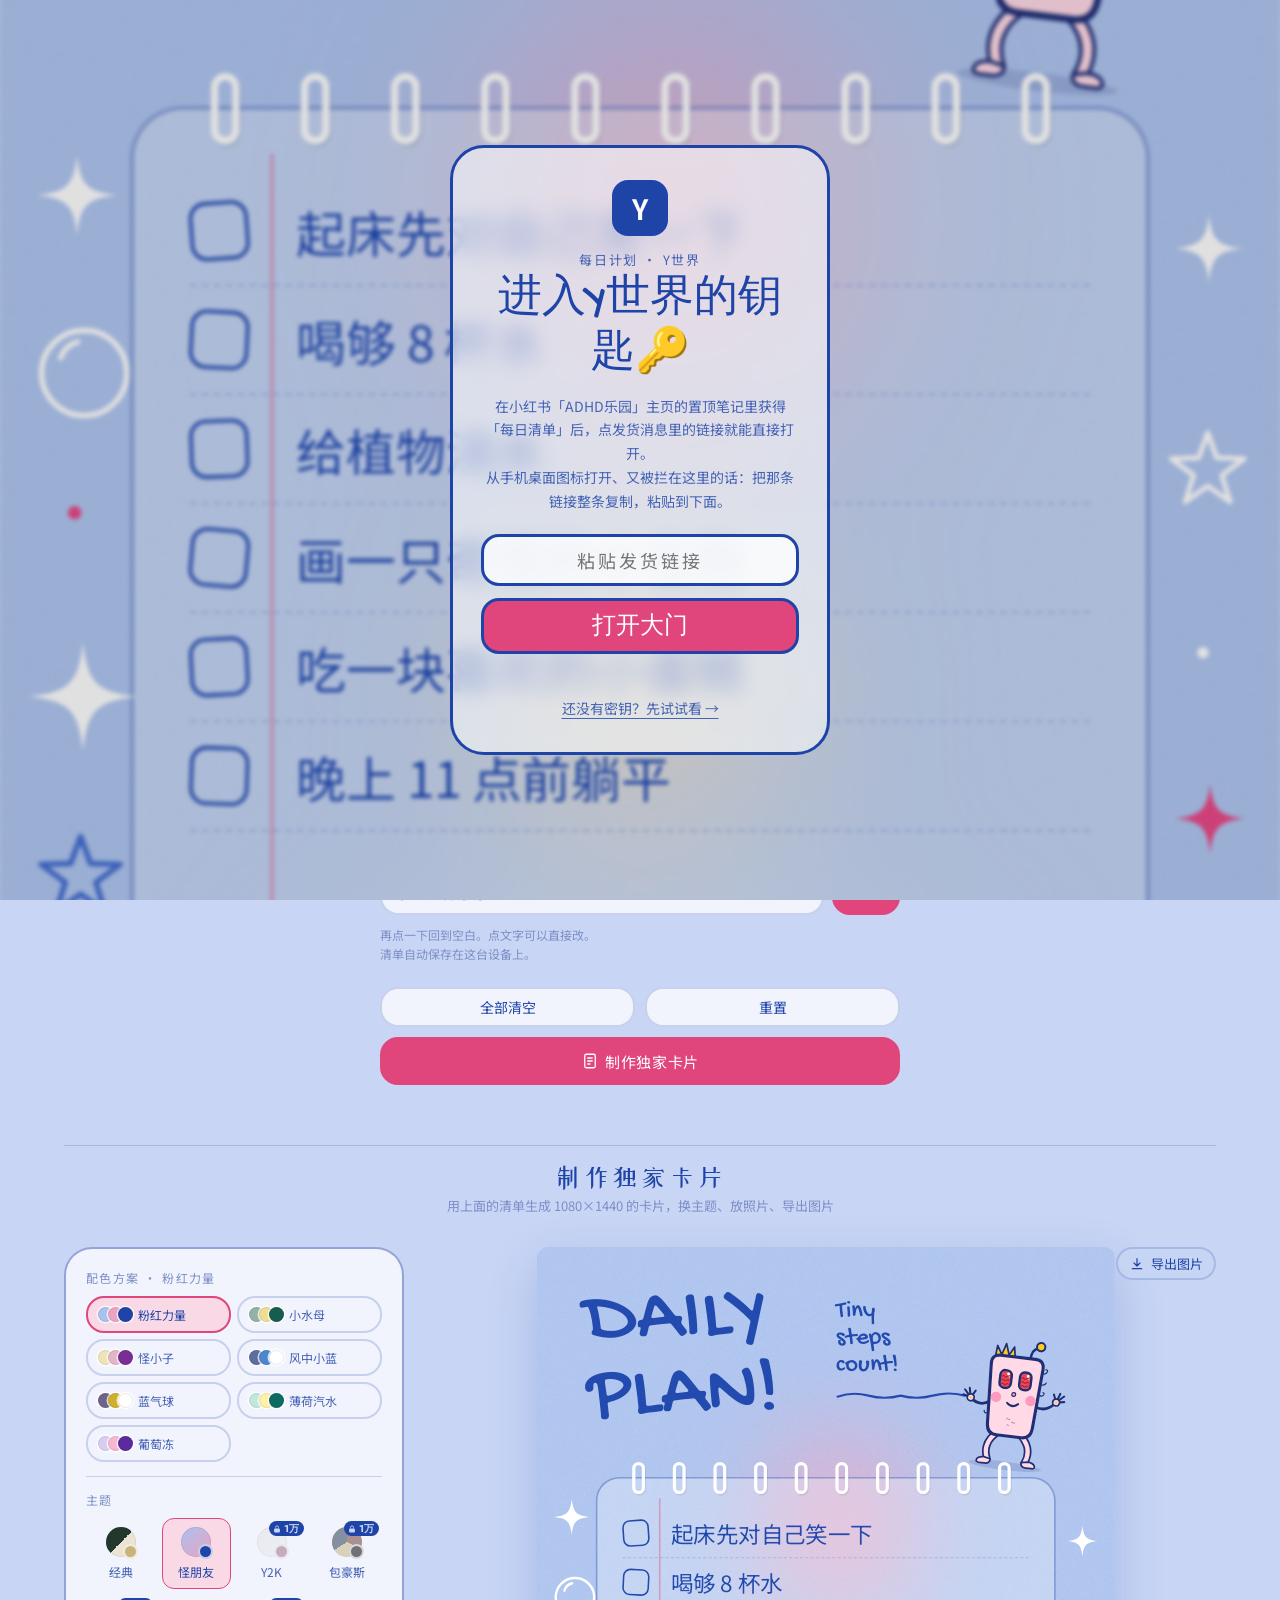
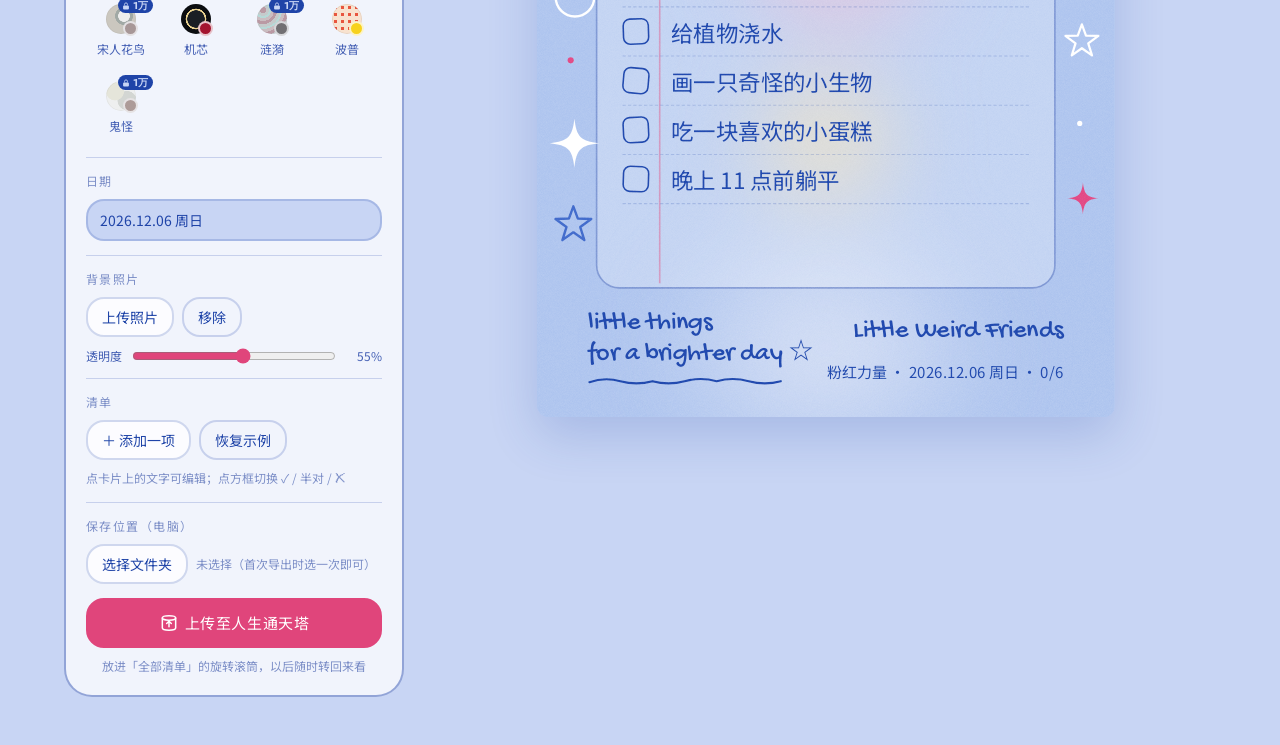
==== commit 3db7a2a8: "v27–v32：换链接不关已购用户；皮肤链接落地页 + 开门后引导放到桌面；皮肤解锁加「先看看长什么样」预览和 ¥1；机芯、波普网点免费；购买入口改为「ADHD乐园」主页置顶笔记，文案用「获得」" ====
--- a/index.html
+++ b/index.html
@@ -11,7 +11,7 @@
 <meta property="og:url" content="https://youcyhuang.github.io/daily-plan/">
 <meta property="og:image" content="https://youcyhuang.github.io/daily-plan/previews/weird.jpg">
 <meta name="twitter:card" content="summary_large_image">
-<script>window.PRODUCT={"slug": "app", "name": "每日计划 · Y世界", "short": "Y世界计划", "tagline": "像做游戏一样过每一天：打勾得星星、攒连胜、做任务、收集徽章，一键生成小红书卡片。", "themes": ["forest", "ocean", "morandi", "paper", "night", "lwf", "y2k", "bauhaus", "songyuan", "business", "autumn", "comic", "guai"], "free": false, "hashes": ["5f8ccd7bcf27d401193c0fdb1d70d7143cabafae52fc2938999bc4fc705edef7"], "freeThemes": ["forest", "ocean", "morandi", "paper", "night", "lwf"], "cost": 10000, "defaultTheme": "lwf", "codes": {"classic": ["7ca1ea60a12ef291dbd56edd05c435d583b0cb4e26e378d11c1d51a36b0a9563", "bd79014601bab2d772bf0ab2b581b6932a0fca7ba5071ef4ac7e4b84468729f2", "97815165f99e6a0902905ec2be2e8aef7aafd60bc7ffe77949cb309f15198115", "85359cd16f8dae8cc306662c87ef0126a678f031086e72173c97852466a1d5ef", "82f1cbe8ca9ba346a0366f1235b7721140e275425dc93b89a6f740bdb9f7cc97", "8d3d1ce68f5f36d88234dc26bf4038e43a0b4853bcee7ba08b25833abe7b0ac3", "ba97d03754a957ea3165aa31a363ac90211b86176a577e4b24c96460801690cf", "c64eeeffdbb7bd26f4176df6fffc5f778e6b1dfa26b9940d6796797e1b66aafa", "3349b2c547c2bc3ec3281b4d382e16c85487c86cae7c6152be7a08a78eaac72c", "eba77a81cf66a781093a59f03c061750b78fe8a900989422684a1c437c0b7556", "2e68a4c4a4d6defb6dfe22b40868126694853dd4f8187117bf8cbfa064cdbe17", "1a00c6245366b3d076349d0100628d48ba7e1400ab89cb1a4dac9f56afcbbac5", "f7ed821f00380d2cb8f28c148e17a8f74f0ca5a9239a271fa28cd388dc16a8f7", "a108ecebfe4eea4d724f5f0c9b60b91ccdec3133087dcecb9d1afd87adabf07a", "621b052c37ba6277e30da66fa49a92cac666a1f1e3e7007b1760465ac2ed9bbf", "af301d5307575025df67b954f6ce9a14ced735dfb302a31759e9906193fcaa86", "2774e7448b39d97406ac95fd5080649fb4294b3381eb66c09f70ac837b3c7468", "d3110164e10faa23411ca5544da78b697bb0820058ccbf4ffe280b5c8f694628", "90d25ae983b0e5554459c165b4e1ca8be873de3da46b01dd5546260192064ef9", "47afed7cd3eace9cdfc6b1ba7f38e2f1fb77881cceec3bd32ac2d7dbd8dda1d4", "defcfbcc70b6e27d036287fee8efacb25c83d83fea01a3cb05fd64f363cf92e4", "9ba80d59741723617b0684b9d405b8a1a3b4f257d57ec650106bdd3d167cdb62", "29d9fed4b99d4b6af3d79877e09bdbd18bfd299c1e6d399f8820b16a05af23a3", "f72764b8b7c7a6f3f15b31747c660f7c8912c348484b7589bb742335c67d63dc", "61ec1f0ed67edf84fc1592b81d8c14b6d07eb86a0f3b611a682687a6cf1ba618", "914a2815f78520c7b82943ad8c551fa91eb3ce6a51ab2fd57111d501edf3be88", "c428857150ebeeaf5110aa204bc1ab14caf99a514a1e74c5a4a36fb801183751", "85bd51c365f3ca58ee8c7c4ca838a3f4d639659bd42d518c6b17c5fb7c058df6", "44baeb49e4e67809a2fbdee3b4bdba9d3aff8fdd40f0e13a65cca79ef5c8e177", "931d735ebe9c6c9b84f81a3b36cb3e77e587f0ac4d6ea962781c63d64f3ba70e", "f709b4bce0d1e127c3876ba6eb0531fd27eb4164a5d8b0b624061891630d943d", "18b96d32b9d8a89d6276343ff1588bf47a94f2a7c315051a97c3e83696f42d39", "bc192264095a7a9e326c1ae766bce510a44035d3cd78ddd73814f60e81762a9e", "d7ebb58e9299931726ecf618535f72af1163bbe442b8c66f8b221b9af2ab5ee7", "840b545e9621a992f2c848ca29c793f45123a523164072483807787ccd1ab2ed", "0f3369fb88ad77a8f3c3a0d7a80c140ff8df779e67487b9b75ba10b6f0adbc8d", "685f5d9a8f3759f734a4ffd1e94b528030f30c3fbb1ea8f59b6c0064699ea787", "e5d630dc990629249b24fefda611b8c14f4620d992be4d967faaf8ca0b871e4e", "bf23ee484ef3116b2cd70164e3cb15e77c3e7e355e5384836f539f1f8dd46b2b", "e2e974c4085ae59507316884a07c8779a9726a2faf984edee7b2fea79cb8974b", "a35597a1225527280a5c5a67e835e59d00a43d5f6c86867eec7077552bc2b841", "241c6d4fb89f405dd9a3fe348ef8fc93ec521242fd85623f2099deac01e80b9a", "ae95b6221dba0d0ec11bd97966ddf76190999a89bd615efb3f3730dd8fb0a809", "6d0f6440276ceeffe2963d85a24f4054f98548bac4e3181bfeb3b00e5e6b5d37", "a60d6fdbfe22a582c7607e1d0c6849840dbd4d6231a1b98fc75078cf3cf32a88", "e975799d48ed19460001ef0a7dd227535fd94ecce0e1b80b2f8962fe671eeefe", "84832022488c4a67035dc4076a9e63e8cfb5cacf31bd4448b1719e75d339c4b5", "5fa026bb9414b02d228e1b6bc4e3009c0887e9367f221e2f3d79eb51a3ab36d2", "228595e78a4414e1f604b97021158034ce8b1d473fbf654238a1f12c74bbc072", "f0801530a850607943a47f060257556b667b0e8a135638a963376e578b6850bb", "ea120f405030f9e737f42232b1ff550f48de519a7d7ba7bf26b28df407e15788", "038ac3c2f0a5854081aca35b75d6b141517527fcf6025f49071ae076d4383039", "2472e7e091555ab8306be5b9bc449eded6ba445d34cd7264ccc6a4674df96844", "193c542a157488e278251720cd3918b2a0cf043c13638184398a9bd04fa52d86", "d085f09a82f692cc99930c92276918cbad513c626e71c0709ec0eaf4d71c6409", "4c163df0ada57886679f6c2b90159f9e20f6a19dd1a8c7c29d38091d6af301bf", "3a47ae2ded618a6d164687e5dfb2b654084f9730c2449903f18a157df41b9b0c", "4c1b9590fa6160fa4ef2a29c79dfbaf02db5e62588c85006960aa6c19deeca40", "50e3bfc6ea9cffcd3ca50ce4545109b03e22b52dd8b6d223f92439ac26b9c031", "ee23f956ba6d3852fb2652da9c71275fa9382167d5ff69b368a0e929d188cbc7", "113baed4721078a128fffffa35411ec8f2aeabc8841c3e58f4b54faad9dd6d3c", "7842921adaa028bde7f96648d9b2b005d7d5850aa9fd868219192353c7e35bf5", "a08a826dd36a701ba5b417030555d0aa756943ac7260fd69ebb51d695acb6b0c", "4683f39013c15bed86f88a6ab64614e2c085336db6e8d0e7243b77fb3a9b84dd", "cb1df5b5d21c58cddae6c7b25853c960372ce8cc5c45286404b5230a00f3fae4", "644faa1136b59b10c8ad3466f58b4d6559b55dc0a8fc7329d54679d7900052ff", "0734dc8be6407e7e68e3bcf95eb898eb5480939684d790ca054bf36946986723", "0c02fe5b6b497cc6692df40b4d89f172bdb4997f23527e6943f39319d008f11d", "1b7bb37ea4d27a5fe71ccee1f0d7b2fc9bfe1abe8288d1b6cecbc35b88ba9aeb", "e3c1cccc17454854e98ffa4c9317f9b8881030797a5930cb6156bc1c95db2477", "d0fb0aea700734655bd3b249f9b4b30d1aaea09664e55643b66e5544de50e82c", "6fe3d5423099650a962a85f02c614f675fd0a4a93e1a39266fb9e15869e74b79", "b07823b8c45c8a1d56469c3d31f437557319cd4c4bcec5b0a57a6155f2bd020b", "2d3cc5c688888a2b04115343b72c8ea32f261f2b55c2b3f087d063a7465bdb66", "5202a570590bf457c8e76a57481648c21ee9bdd26c75a39a186f99978308a52b", "f6fd3acbbf03728d9df7c95681894bf7415956c7dc6f9703b965e7b0b7fe0378", "ab2e17664602d4360e3519a85be10afd4263488d482f7c95910cd870d692957d", "1e83b302bd55db52a23d0478f8375347b4e6e8582d1ceaacdd5dc5a7c3d10be1", "283497340b9497a4189bc6f8102f08156c2c7431db1fa5cb586f2b27cf53de28", "be957989d7e54c0031f24d260974678e7b8755d849c0294913338973e43dc728", "2e06269c42069a1e302dc581544085aa6c284759d7e7212b94b60ac70f38836d", "bc58195f020fce022cfdd3c7a6845e8f038a9b8c29a87dc2a800841c4e0357c3", "0b78cf98b2090fd3f666c46c1820538dc7948074014ffaa45189f162cf04d466", "2b24ba73b5bf6f3d1228834a6e8f4c303905cd5e6bcb8e08d9e81e278d86c91c", "08bd5ad1f5ff04a2448052baa32a7ee3e6bedb737aa3cb47a926ac03c37bd9b5", "e259158a044d444f839ef4eaef4fd9d7f227c98f02eca8dcfe57da2306aa5af8", "ec2a3c1154090aa37b385f9b0256ef9d7f5882c3b4a3366857f099b6b9584024", "112440542731b04770b0291050b1a9b70be93d911501d94d1f1e07d39a9e739f", "17f60bde2502043d2c24950e3294532bb59956736ee52d58bb2cb14377991573", "fbb721b1df884a140a8aa33eee03e95616fc657c33df7bff3908919860d460a8", "25ac5fab295616b152cea0cc4392e933000739832363ce99d194bbba9545d802", "e5ecd058d12de360254a3df37ea7ef601b325cbdd7a249b5485c63dce96e9772", "3c0cf843f6d5383a25de04fde69c5fd8571115c286da0a03b0b92e665c4d5613", "aee1c794e6fb95144d99682bc00ef87d5f99ec48584df106245d6e5b5799b5a4", "7b8e2e06da88be0cb48b1612752c7898f71a7cc610126f667c3cd91a41726fa6", "29949941aee0095e1c1c977a806a29506c7f0409ffcf9c23b9ec0e5c4f44328b", "5569fe270784a675305f09d394e80a334432dec4d5055e26cf07da554857bf0b", "d2125618784e399ab080c3511167bbc03eb132358e7de78704c3cdf5078d0290", "25a07c5f1d0cf886954481da5daa37ab202536b1e26d9fd50455e1d4877f22da", "bb1caacb4bfb6f49d8276bd73ccbede095c453051725406852d887737b4dd54b", "365d3bcb80f2ed49d0037bd59a74a5431417c88dfd3f1665e7ba4e80423fb88f"], "weird": ["d8d2e701266147b35bfc12debf9e9d1f32d8946cf37076eb105b4144bdfe7417", "14ae2c345b6197d317b6c478b4711744b31a3abcf420cb0a14f77015cf5a7e4c", "431fa4ee8c6621c908cd5f1fc9776019dc118ad85bf4f6e04fc3d58383ce33ee", "f84b47ba2d8c941c1c5a7804b8da6160d018665ca7abc0c4196dbe6c06c67a0a", "ac4f2bc31bdc33972b8fc16815cfd163e1c1e3534eaeb6d051fdb7d4e9a76220", "3abfad76b49471f788797cb23b5953b5006bca7749c3dcaab4b3b07677b94979", "2503e34b924567999192a282bfd88c4396fa8d26dbaf8da2cadf3128282a7912", "4517100a85fdfaa35008bd4576bfb272478a6a382d4240905717bed7a5a133ab", "d277691c031ac8264d688e2e96b73a5ff843bdb858e7b549bd95499d96aa445d", "143ac9938d222adbff990d87ca0c64a0036edb6944bffd2baf2507f3bb6a08aa", "aecd98f6ee189ce04628b7965fd8702293d3bb7e4943dfb8f55bdf4d7e3d77d4", "d8f6bb43490720a08e427a0e02a4c5d61d23991687414fea1d4851f3695cf70c", "b5515f9004d55b14eb61bb33e31b0eaf7ad1bb8a5df51004e1be14200a52f884", "ed89ca709e49e4a2c647706724edeecc38717d8590ae18b4933f76be39581bfd", "c3f3d94fcbbfa22accf5bfe08dcdf71d2ce7ad3d5f441fef2ec1bf75808851a0", "186532fe027e3688c4527fa2998b4ea747e3776be46f367db4717e520a68a223", "9c58fe50eb8328b1b708dbcb01b9c5ce61da8911a950fab26277f5f59456a2f2", "da41180b1b3b84de2bbb484a6643472e465940dcf1d1a8b9b2ddd2ed6dd2e8ce", "6a3ba801e95b4e89756f418505e95e65e48916acf3777f6c6d6181fe246cda62", "fdcf1714e8cac84cb980028c823ae6483e91e800bc81af4d471e754347b21c4b", "4180744694e2ebdc486e597f52d47351e50d4bbd7e3d832437ab46eea0e8c57a", "6666f808d69296687074b235c71dfebc9fb6f0608b5c9122faabd2809c9c299c", "d0ad3a744e8c6508b2f9ec06ae49d6795312d7cb721590cde1f4e5f32e6147a9", "ac71e723e4c0af3549a0463e0de59785b21b952d7a7d04c380998bfa0d5aaf46", "b3fbe863f5d5f04d8ec8401e22eff66a1ff21aa711f7d9f86eff0797eb428363", "15a5b469be94371070957ee34e69c9ab0a291231f5acbe34309a8bdf903231f4", "53131efa5d9bde504bdf657aef4130320ad9e3d04b8253eaba2d2b916c2caf71", "aeda82128afb284f5ca15b1d1de1dec8525fd4c18d089996842132c840acbbda", "8cad83183b93c03b7e9f59e9a2139bacca50d2fb21451ce4db79a0ea3d69f78d", "0c21c7157ede52c29b6408a8069100bd9e956a3e55f93958e53afe3000a930be", "7be4da735fb2a26d36a2369b5ef8543c072d36f8530178a6868a61dac4656b80", "02a3d9860e1b4b61721e3a764ce6f363ff112da2148cad427e8febe6aa376870", "77ea842f624661302f8d553d37f2d44ca2601fcd29c6f0f8f9939b5120dd18a3", "db3de27a5c69adb169e7a114d0c32bb1a392826a1dd19b60eb885be90ccec367", "3f11c0888dbd079c2066de91dc8bf939ecafdac4c7613798697ed4dd4a49abf5", "da9be5345b08a5b419ad856c45b445f79dfc32447b81f9aa6fb41d9eceb398ef", "1df812dcd0656f7ac72dad72a7e66f5674304a7d722732f02df525cdd90018f8", "38decd62ecfb6206ec9946ddaba286967ba2dcb598ccae947a06eabefb468373", "207eab74712baff2fd6211dcd0fb182b0f9a0b041ddbf08b5ed6f9bb834f6c47", "a368df36d1fadfac95b8f9f3821ebe321b69f81f84ed13262ae5df4bdd69e07e", "2698b943d39baaa89532c88fb0269222e560ead1368f67a99a710b3c7c00feec", "94451baa99d98d7f5f37ed6e94a23e1c04fbad1f0110fdb6a4cba03e5042580e", "8cc118d6148bbacd798ac31a043953806232a38b434d30212c95e1315e84b2c2", "dae4d427edb8efa8685ec578aaf0afd507660d75800e0dc700f67478e97b5d11", "51e3b3204405f9ffbc84575b0f6bbabbcb0272949bf0b72acd5214239a6a0e3c", "b6b4fcafeaae74dc2b9dc7c25c6496179b0d60a53e778255beeacac6a1cf9def", "665052fb53d2c276e16975ee29d095eec487b561e34b767dc02973f61c5fbae3", "a9e2b86ecc0c85d4840cd5d4e26a35932a6642ff8fa65c564b85bc176fba1bca", "74a195330763a06d7ff926a827f8b802531707e40a0d24a9c5f029517f3bb709", "df2ab3ded5e53b99f4f51394cc85bb61682c2e42c7c11f847d8166d849b21246", "263357ed0bdc418826724231e7b85c9d8d43496b92f46ccc89d2209579a371ee", "15b0d63d8ee46fe516692b4692b0cee85aab3553b9b9bd92b29b547ed7ba2eee", "d0f8630b5549c873345fffde6e3bc79f5fde0a95d7bae42993dd83a9aadf67e9", "75dde14861ddbbc313f9d4482376e130afc5c6e9427107e0e18f952f958b8836", "dbe8935ce013fd5ba808de8487148520408b3a180cae5b1487e7eca1dc33dbe0", "3a031ce8463f277fa666e6ad240d47c2815dc45d12d431ff28f3d0cf5c471c38", "3f6b0d9d45fceee3a1a02b3bc28d40df28e3401e235c20f11546845a45e3c7bd", "ff8c8383429da944152720f93166ff135f7315d9ce7b5de1bec84dfdf59f8678", "bf7da426cf0d9d1f213c519f0393286bd38c4ebb72b8cfe52f6dc8fffa1fa1fe", "091f088219efb20cbe3e02e17e18f28876ff890577f288c3a2f30decd760f1b9", "ca9597bff433ddf8a3467035d8abf1466b15b99fade09d933a3491f263edc82f", "0c5ffad65dd3af74a6b42d598b87439185a302cead01e58880a50751f2bb0cd1", "18583b61e125744898a1bcd2a7c7bf9cea01cdb0814ddaf900399f5e597e2e23", "47e779602a99447a302c364b05c9cf20b1d1c011a34284ced7acf5d1113c6e80", "0d706d8c7a047196e4826eb68e056457cdccaa05c8e5aed8e8c3f65ead919e13", "1bd3b95039ee859b2f0c80a1ce533230f5975b12d366d7421fea63ff94bd0021", "549e5ef94f1203d88f914f03110b91b6276b3e27f44d46961725f31e00ca9de7", "d4a00736dd4cfea46377fc092c282ed86c350106bcc86962f06fa751b5b4a03b", "af79c5fb96fba62f8bfc3922e1e9f2e77bdba179a364783e3dd6042dff124b24", "3820030f01cbc81d7d853153470f46a53c41a77b55d793b4ce1b848f18282e6d", "297b0094bec76aa6ab9ecb43885bf2df56c8fb2d6f6b799947e48722e10a2d62", "ab9302fd180fddf54d4ded53060c7dd2a1b69b1bc747836b10081d43fc05caa8", "14989a607c9ecef66e6f2c7324248b23280351f2e404b357c43d4532941aeaf8", "8a403d9dd9e229d70e355c1b6a7c667b31b1d458a11b0cb147de594295143663", "df23b5e273cf2bdcef6652f6956bb885cb8eca4bb35daf1e668d7e1e49bb32c2", "3c52e5a78377bfe3cbce2712e89a3c5e7c8c4fecc3e0c15de255beccf4ea4273", "27ac92900b73c09f4663c327fdfe2b1e1deecd4194c2f4793e780264e483b864", "b3445f4168c8efa14af940ee719755d9df856a3d2115a0cdf8ce0db69635598f", "d1f2e8b233912f334419fad82dddc6372cc60c11f19cf8db5c1e694d8784bb68", "8761fa26a0148db8e6120b8eb308a35b86be9ede12250bfabdf3f5404aa57a7a", "019f9580df69b0285cfb34ca86556d2b43e43aa266721604eb2f8f0b38bf9a0a", "6d5ea009562ca97a74ad7f9015a78fee3d11bd545cd737f2655d34dbf67a350b", "5f83cda47b5f1048292cfbe15146219a85ceb68504e63ff768dd364801e575cc", "2ca4243a1b9b08ef5394235b50105bee415489828bed2e7d5bd90dc024f341c9", "ac93dc591db783e44b21f7031e8ca96950230d06a5ad63c33076671cb7f32202", "0aad185ffb5590f6e908f0ac129a0652fff7b9b33f751ee9dcbafd6beb9b9247", "1440a5838cc96aefde487ce73279351ff3c3c5b31770d9c4771afd2c1348920d", "bec89300febeff7a46e4d0887b670a42a6f0609741d52c4f223b040c9d9724cc", "691561c9476ef39b16c3f82a727559bd9b99b523437fe59bc20797064fddb641", "bc76b055973bd08b3c3fca553e5b4d4cfd6754e5402c54a4ae78c14607d9d170", "3ffbd5eaf8a0faf70818a15735092a1088b0eb66ea5b32e5585b7506da1de584", "036e06c14b8b5276cec9e8887c138634e78fcc163d29a7fa476e98fabbca5e5a", "d6da03d1abb475fe288c1d139cdba6bf4a0c4f17b88a4c8f87ad83882ad8a9ee", "ce52d742734f2a2bb4e84ca4806d8fa9324970806fb2c2f7b6a048342a6ebd91", "6eef71d9748d05c8e1e354522bf08e8ea61e163f51a1ef622ed0b4f53c4b99ae", "e01bf42673d57f864bf82ea9c274068835bffa14d4a2c2180867b51c7e36fa2b", "c7e27d654ff203e5f1dad43864614d9bbd9b002f4c380d91625880c02e778a91", "1f0196d5e99b1246325f68c2d9ae435870ec8ea355946418d187bc0649bdea56", "7afacf983d458500674a6f6e7d0362c5b707cc431ef3b8ea96e3f6954421e2a0", "73d04352cd4b8ef5ecfd10b2edc6101a7b0dfda7f341209b53c28315ea13add3", "1772b804548eb889369848a0dde0607ca77b77aaaf4d42b39ef166e5680e0953"], "y2k": ["3a95b0fdf6614c7479b09777b701e9c1f74b3bfa194f1c62e6cd991a10f4535d", "fc12f669f0a6aaa5da897190af38b5ebb02e6a44b59b00be855a173e47ae6515", "fca002ebc3c35848df8d4c0510902e26232cb383ead3a6357ed9c2de22ea2d75", "95d3f0b43f68db9c05a4ba74ba4bff13d40f99b8bdc3b87b7371acbc87f13de6", "5936c4938ef58250fac6abb8d72eaa8cc76c276b6f2efe314af24626477dfa3a", "7f4e175bbb8741b887c0cbb5be44ed15a5179ae2eccacbbb7e0897fe7e903c9a", "2a5c67dbc1ae629168d76996b89f4f48704ece26aaa99ed8586cfc154e0f5f4c", "9ad84611293fc73426e62773aca89260be74af3ca25d800f7e7ac76ee2ab1f0d", "99b9f2f7eeb231029988f973e6cb14451f50e18a5f90dcd1d22c9f3b21baa79b", "49babc207391c0e473114958db79a8e2b6f16e31c701d4796140b4faa7bc5b42", "cb7532333acc409172790ccb2f8d2caee3580dfa9f44690d4a33d4777770ce8a", "626449b0aa760b2672d12ea984cdbe0edc5392e36d8eeedcdae7384bb1924d05", "46166014241c9433dd0a2edd8debd7fceeeb7e1a25632a3e43f9e755fd90c9ad", "4188cb412cb204c905609ddf1ac23414a6c0e8a72ac4090c9988134687f3f460", "606af321d0214b3e71b958b78ad12d82fc3f58ca5f6a03e79df268a0261f4b47", "9feee17b7f3d7b1d9f8655b1e0fd42b0a2715dafc1c163ce968f477dd92ad793", "b84dd5b145b36d4d00c57d408a2974cfa3ebe8c9cbc4e4c82d21d2e2c73a39bf", "ce04a7bd1260df122bd7725f616d741547fc39b1cfdf3945d8e677b868d8976b", "0efdd2f7c9bead08ce4c59c0c2628f089e12eaf609e526632e69a1f313c74bd6", "b3f96a96a22c2b75d5cd771f2789ac8d11ca4ee3b9402c65fd01bb29b265700e", "f4260f1b7804bef5ee03f0ed35448a1545dedb4739067522ced4c53a08f7e8ce", "a59701525f20b50281a7b6dc69c89a952eafef0d807c870c99efdb73ec54fd09", "bba959012fb2bbdac3b47de1b85526cad10f2fc3145266fa05082587e37e5ed5", "deb09745c16341258f605b85efbff63a526f89fa8626a7ea2b7ee2d7971b9b6a", "807b16c60982c2aa4113cf3fccb7773ac77723c9db8a61e6b090e4b1b58a6b62", "3101fca517318860a441027b28edc95f25a50a74bac6b0892ce83bdae3affad4", "d67d24285149828886310d7dbdee214834fe336346bac5690c60a0fedd506845", "cf3105a9379d06d5e355276a0f60fbe80e2e6e003b6d2bc4ade64114b91ff11e", "7b3fa00f0e53124074e2b5b9d46981e26f5e7594c9d59058e070d657cb83ecc2", "eb6f9f870f14703b238466b29c4032826d7034e4ccc2b97fbba8d65ca986634b", "f53ab1b75456a5f2e47920085b9cec0d7ed155d42ad08efc7fb303978bce8111", "aac476b5b96d178acba5ce69d40705ce53471172167652b9f79e81fa8aaeb9d2", "44074682ffacbdb9af8d227f7ddaca29f230c2967998c58b67dac76550d02c5d", "ef741b42afb9ffcf434a0d84acb093a90c4dfa6a6546cddaf830034e9c675d14", "8e0c998d7a584bf1e6d8be28ebe6091d92e310ea1740f6471f75f3f5d7f27027", "cfdd3c47c447587d768129f54f142ad7925e5488bba1fcfde0fd314233ecdc4f", "3bf647c95d67f43f19548b6b24998979e6f2edacad5b28f227952b57221f01d0", "7da252077e0affa2ecd54f580796bb2608106ec848029bcf3e6844d020f9bda4", "2d3a8c417b0ff55888c8f9f3d709baec6a0dde3b71908608445c71a102cfff09", "5844b569a1ec11c0f23db76bcc412177040b030510a0902767a8f8269968e476", "8079c37b1b5235a9bdb98a36e20d086f53a52cafef9102b235aac05ffdd87d19", "ab03d3900485f3055c5d20ee37e073fe28ca568e4691c3c5a50dcaf78cac8d68", "360c7fe560df83b3802c9a045e13054a45ddfe32b22e16d92e21f254576b6db7", "4418fe96091b7693957e14951b19f7a8a99b1e4717100ba050da3ed194cbb9df", "237a84844addeaa47213f1d1ca92f7efde29bbeb4037b880c7e376352337da1f", "391738005d261130ef43d9194967abc6e92eaa9fed159e4e4d5270fa4dce0bfd", "074a44c59832cad037f883b2ebb57b45bb7d3f2c779763e4137934fd84b96c56", "e99b1eb01245ada00a537ddf5b1394dbc2a76107500a3b061905079acf563816", "73febe126d33dbcdbd36d73746632690466bdda9d6a6f5508b9c296b7a92f3b6", "01aea9522c8b794f5cb2f30403157517026cdd5dba43c4e0c8ff1168e779be1d", "5004aa5571d0bad03ee2c6ea7014d9cd50b56b0fb85d33a3107068264ac72ed1", "80b66d2d4b0b5b2fd2208780d5de5dc8ea4091cc15a2fc529e1dd097ec67cedc", "3339914d66979138a34bcbf8679e7f8ff22d14001488b8338f8df7b48f41d52d", "517122b651ba11a77b7637206c4fefbd8a5b280579d27ef324b069e4f8b6f950", "e5c77e2cf3d4e49a6cdf9fc6be7a8fbbc89071b264773ad1366c6fc6482df2ee", "45e89bae61024748c26c865c9835ac4d8ae29891017da4267d7c624726993666", "23761df78ffc6ee907d4541cdb333e71985f60ae7224d583fd4bc92289922f03", "8e706d4745334f98d36f03c00d44aa2c3d187c13c044d18fcc5fddf6ce2defc1", "90fae5fa4a262125f6dde3e62178d5cbb3d4560fa4c2ed8fded62afbf602d029", "e6bebd87b5d81a2bcf414db929406c4926e5c599bc0a5a2d783ce97b871b4a97", "191a21213490ed7a752a1310004f51ad25c0bcca2b376df2a1529d26dcf2042e", "e945997b81d22a0d92df870d7c47029ee0b9bf352790deae15d24b08faeb0691", "8ab309d57f01f32c66e30ac0a252b4857f7a4fc419c339b6f70817c85ac77d72", "536f1dd17d58e37c243b7dfc116128c6554d29b5e3daa9cbf1576910db40fb2a", "04508ac377febb37bbcc8cec6ef39ab494c5a7f3014814838ab6d5322c9fee40", "8c470aed4c1b57197e7754793464abb23ffa8be3201d4494b8c20e3e2708c120", "4a181ac869c1fe6065918c6aeecc51c775fc9eae900fe5465b59e8ddee73412e", "019388aa0dde9b4d37997331b6f90b9cca9d206bcdc433ebc5a5d86ec5e01ec2", "36e2b8d42dab093d92511ec345920b978d60e4d8e0e5c1e44a169529d969e92b", "f81909488db9fb29a8510b57af334060767c3a1ca9678c2548c2e66c9db88a60", "b8efd788397c477c1da70dd3e477351e532a7334568a8790f92650a2fabd65fc", "e8a4fe1d7b77b84eb7acad6edc1d6740c4ad4ce868adb7d9072f5f2545b1275b", "2d016da95cf2a1f509cffa7b4bb60e3fd6dc41b2e430219c3997ddcbfedbb261", "93ce8da9d0628641d43eefea392762268f0964d37b68607a1ebed9dfabde6123", "2c1795bfa08c90dec02ed16e719935da50e95ffb316b542c4212361c32229e3f", "9f709bdb5ed01a93a3c6b17531144b17ffe1ebaae574b40e3bd4f97d8faac80f", "6cc9694aae3a4df2b0e9188072e10cc260aecb62f81cfd1338a2db371c300ca7", "418eba6746df49c5573e31ac11974443e91c9951c26e86addf667b1efaff3155", "ab8853949f77d31d52943f94f223008c39b92ee8a36c26dd36971848ad1c96c5", "63cd049e32fa1e4cbf39d14a0b90d0fe5cb3bdfc110f0f0c421b2fcd7068afab", "66573a7b64f504e7eb08f4996d55e15cd0df0c00355f9ccb2fe5529b036f8efd", "ef3c726e8d4e239bee2780261f43e693f417a1f5a8452dd750612983ee6a63c8", "63f0081adc5289419f79d2ffaa9b617046300eb958d4dab2c62aedd35950c485", "8b8ed4c7285a81cad8168a9a7d575841643feed19cee0a88ae17b5de9fb271d4", "3acbdf1e866f8a4b22246c695c739de535e93bdc2e5ca50a31b749c7ccabb980", "efb3c441b9dbdc6d8930058c41f4915d8b7408b660f1564fce48e25c79d7f483", "d089cc4a55bc4982210cf6a68a31fa8b08ec24ed6a0ece04eb4e1fd464ec9eb5", "1460e649bc40636a64debc376dbd7dfa6346b0744ae97fa21de5036cb723adac", "5f00011f0352475c8e69ab69c44193ea455d03c2e2e0145485d2923af73d0107", "5f933a25e8c2aafed7e7813adfa1be8fea642171018c5766747f7639f8626dc5", "749c523889fdb46e4cd4df8b846b6a1ac247d1100f9348bea50a1f60131de5ab", "9c8e66d24f8bf7cc5bcc24e404193abe4d5161198785711ba58d5ede6c14af55", "a248b4ccd4b329ebce855015de62e48189e0835cf5b86b7e8d8337f84133c60a", "38433c08870783d981456484bb4c0ed3a401bc3ba1904ff97b88d609f91063e3", "b263a56455f7b1e9e4b56037f8a708faf8847457aa2d27a70f48bc61f7d29f8d", "38a917875177c2e1e87da46a8fb5f084dad563519004ac36c6f7410cd6f95fe6", "fc2c6517d7c972575df1a3510a3117a78678db278e59ae0ff672978f3dc0ebfd", "36631fc507c145363f70b6be30293e27f30336bec44c251ebdbc16355ffecc50", "db020c512bee685c718785f4449d4debf59d5fabab70235a0058cf3831a60c5b", "09a42958dcc6b85ef4dc7a3700fffd439a80dd90b55162f1bee6693032256473", "c7e890a57b598cdf4b18e0ea1fc945168e9ebdaed03ec9d321da3708ae96f4a5", "fce41fcccca3e014101d08787672246a5f3a21d42319a9afd49ef788f0370858"], "bauhaus": ["77d2b304393f190171d0edf5a150335ace54b32a1f6745c175c5aa41e4ee9deb", "c13aab588e5df3ac6126964793885019db0e3c51edb90db2b558e2485998db4d", "8b98b00e02b9d0eb24a5d5ae3a87437b4fd4a61d141761cf95e46d5f64bd747d", "b5d6845856ac8da447e8d1f1b9a63bdcbefd2d332476befd29b1137203f5f821", "b23a8bc61b535c372011a3c4d2867d54848205505fb71b5acf967920e2a42968", "8b6242de574e7637e63501d02fe36cd3809f1fa578642ba9251551a1c34be0a1", "2fc33031f8d21e8a07a516fb71f57c309537406024511acf59e116742b9aa16f", "d914ac4dda7aa0c02d6ac9fcc128b1b272cca62368a7c562dd0f32aa75ba8508", "ececc5fb0f5b2c8716e094997170951efcd0388cbb8d2b759a3cecf199fbd9c7", "0de9171c0ab13c5636db0e58a8b74ab5ae7950509f56274b0f19f5aa27d3106d", "f6c8e33e0b4632982d88eeed1156b337b7d7d3ec5ed5e93667db0843c17bcb5a", "e6ea28c3b587bb5566f5dc5d5ea5408df492f2195b1c2820186cc9f48e2835a5", "e96c54a41db5e770b37146b3f17d64c35d22d7e2565d79422e41fd783d0a0226", "a42d314ffe81d195973c715305728f1404432383cec5d879c44a3805c4e8345b", "e69e311d94c3c11d4c52ba72427e57bdcfa318188b4c093a0fa59b197e4f04c7", "6a0a0e6e737cebf517577c1d16b3b4fdfb61e19990fd7a11f1ec38c180ad8ec5", "ea1be6fc17ac048393beffe8e57b7dbcd66d9f6a8e439688a6c9eeff55a26dfa", "9b583c20f6be31977bfe9bd61f642d96dba36a24bb6dbd649105b910d4534a06", "f587e187b415c8299e28bcb2be6a3dd62c70a2ebeae02b33ddfe466482a5f036", "ce2089cf314c0afa455c87d98db4daf02debf8fcf83c485a21c85feb2080c4ed", "88f5e8e893ad714ec514e4e1b9159e7bb3edf4fd5503066a3d3344b2c02b4497", "47658f33230d2665dbf7330f19843aa06a0d3dea7d72b9e593fd8ebc1dab19d3", "140c51ec075921d6e217acf825600ba70f927adce4ddadaacfeafe7e869ef379", "cf34e214c1f5e7e48ddef043c0ff6a7d5d2698eac05bfdf26c95d381ba8dd04f", "7cc1a2ea6710d8e9c33c473647ec7d0ab61eebf2a89412c74778f67d73978432", "40f5280692a12f1bb67259d791ae78b2a082b0b193d371089a2b601e6a4cb0f4", "24e296a811ab3afaa6a537c3cb88a34422a2245ffd818da5e92c63e6bd05a1d5", "dd4b9b786bf16e65f29e6ec9147e601f67945018752f378792c662d0704e0d3e", "879440e53b4bf5cba54013ce9c92da32ceb58c901e0ba25a19fcc9bdc297bf5b", "5d87ac1a51428d3db13872a38aa6a58d3112725ca2173d577789124d282b0384", "f50cd17dc27c669994b916e29d9e103536557927e6eefcbf4b3cf9f49e44576d", "e455df02ea791d27e198ffa3fe03cb6bb95531f82a47393ae169607a94612698", "0fc25b0f947cab408f246e12f22882302c5f4d03ab20a8e6a59893eb4f975bf0", "54c98873f8b0bf65bac570c6fa984f8e46b88f439b520c90af292763a0c54c1e", "1068b6ee5e1324fd7cfc486eec8a011afe063597777e77bfd61169cc7847d22f", "a3123dd462c90a90d0736176ff774f239de7a7545521d2e66a1d0e8b8911fcff", "07c4f4e38612aea3ee2c6ebb6496d3889a08f09d5b4ce33d94147ea4a06d2963", "325c12f1f3e54472bc30048b2fc248d15102fc4cd9deef48eca475da0264bb7d", "26c5f09b07c6d8c99db5cfe48df464242c4484dcaaa07f73bbd836a25776d1a9", "aa89b2dff71558a4bd2d6429a61d348562da27b11121727734b0295bc7652020", "653513bf1385c37672c728da718780cf1af009310668ef7039cc4f6ac4d943f1", "a5c4e0c2c135f61d89d90f3aa077d26673a2ce769ec60527e957e1dfe07eab78", "429a6bf690fced61b474a44b9183121069414a4e0cb6d4b8764c13bc3510053b", "130a29897448eb915f54f0c64b2cb5e039bb0064ddd8e9e970a08835c9f767d6", "fafe8eb7ed14a6f5d653413195c8002df756420d3acbbd9e6a833427324968b5", "3d48391885e33f757a0fb464aa8c9d8cd854e1308f049fdff9be4701e429ada1", "8352adb6b310d29495e38583a81247a92c5aa2461b7e3506fdeebb7059d4d5f4", "6527921e15b8e61fb9e415fa4f7c4a868f55b0117df6c4bad6ffd4eed800d8ac", "db2313449ac4b0b5c20a2e6cc185f55a7fb8642a51471fe5f22e7bbf7e245cc7", "d42de6377203796b6f7e352bf82d2031b0b2cd6d781f5a44d987700b40b075d0", "619e7bb180c94f1330c615befa185aa3227a4cf983f49c82fbdf4bf2918c0b7e", "9877ba82520013932f3ec5ff30f8cd4fae9f9165c0c03b096e223bd770aee271", "b780925f53af16d9f0a3df64368d77fd3d60005956e633a6f018bbca30bad0dd", "67e896887df621a87966b90a640e56cf64c8f0e6764d32354c7128030e76efcf", "b6518a1b179fbaf2568b7546fd1c2f40a9d9b7b9ddfc0106cfbe4092d77e4845", "a5ff2bc7be2d3d934ab3c2ebcd0c6292529c17de0e1cd9522a51e38bb8b28a56", "f10afc5c3f80af0c6fbb5b206076e5a9a62d9bf9a140b388bdfd278cc3d4fa41", "fcd6a134fd144a14ce371e52075687f56d26abef45f71aa6a0af93c05789b23b", "ea137fa330eaa8a5f8c859d09bee9607c5b65d80603c05568a61c415a7146f9a", "669959a5eb7664a001c2dbf0479bd977fc9206c5aa4e840fe655937856c7c9fe", "0e1fe25b2d5f294700925426eef8de40a88995d3fea8e9f2e0e71276cc08c451", "50a3ca9fd94840b412b48dfdff98aadb16cf90b7245ff5cf739f25f83cb75aae", "c551eae25aece9ca6b41fad5a263d6271127684d48482b19b0852a0cc47ff1dd", "81314c3437e26b34802a7591f60fd50f892e424df09453acb0a427266ae6a35b", "e4975f20fca9921603e4decf89fdc8b28e4f70aeb1156d3a01d197493c60651d", "77d3be273125a4ca9aad35f16cad8390e64759e165749f5b7f3801dcf46d0cfe", "d4c624c4a447368610eb9c9320040f5b4d58afdf9dbfc627aa1e88a2c180fdfe", "9faeb3ba487a164ec72cf0aa3187d5c319fe31fdceec0566199422749dff7f37", "9a8284c108a43e903a7018a14c44dd6578ad1caca18e18347f761f0fba0269f1", "da78f32a82433fdaabc24735d5a6d811a3743be25ab84922c9c016f51d79b495", "0035ac74f6bcd917cb655cc1c4f6ec879e0cbb5823c6cb3c2e1b2051d506a628", "fee205f39d0b082eba2c9029d3294964541734d352b0d26e78c581f615a5b464", "9846b0f045d050447c4d6089180513055278962d41688cedc519a89567e6e427", "1106ab4702daeaa429f975d457a9f73539b3f90a80877510fae824f22a5b50ba", "0680add786e8172f435c8d7651dec1a06ff0bc3c829656de3d28a76568bbc61c", "9f9a8e612b3617a94bb74cf74c8badf78673bf6e50e22f94255414d4cf42f165", "9ffe5c8bad084cb67b3404fa012b3b318228155d4839da68296d7ad8ea945908", "0baed21a20a1197ae16d0b4dfc36eb94c0065bbbc54b9dd042d5c28b9483d69e", "c6147d0d593c5930bb3ed0f21a6ffcb5c3e84aaf052be14f94312041eb88bd22", "0562b92a8a630747f373a36a702fa8eff80faa9300a8736d793f3cb356641833", "6ffeb9badfa4a0b5b134d7794fc3a34e9b588ce14991f6ac163914e73fa3d384", "05a8bc454eb6578b23a97de45f20b08c203cffa347e391dfcf80cdd2f0d6dd55", "49a1c595685b76d9c0fdce0519315579b8322e540e1e8906396a4e3186eaa7f1", "02b0cbd9087043833eac0546beeca2ea95f061001615f0d7966cc137aca17954", "62f08066000324cb58d6110c3c3b6560aadd6f4a1b31fd85a5c33c4b341ca88e", "39e1bde2dfcd4101b58d6c39fa0060164b2d5e483e0b8361bf4b57372933dc6f", "646791ebbf18cbe49ea2f135edcc18fc7c3778db1f867f5c5261ff0223b0dfcf", "67fe87ea65c2a0ffda3cce54276c951dca838ebacf11b1345b189cdfd4b795af", "fb8f6414cc45180e68dd459778173ac8513da0dcf389ab863502d4930795e978", "711bb906fdba0d2dcd55bff5224ee5c8ce8ba9b96c8d3bb1a05e8327aaea0eb5", "c52a14e85a19ff0504afd8fabc3dc3f45aa4c272a857f65f885598bbefd6740b", "92f29a2ee9808d03c716ae77141515aadd11b8e241fbdff782e5306ed31365be", "85883938fbeaf74f74588bf44445bd3da51848a01104f6a9f6e330e7e161e32b", "d2000c992b4a25687a882d9e78ad355d6142f03670903ee7f5fa5b2f933cf950", "5b4a30fdd46f28b04a73452410107bfcd093d2f9e32d2a543175d49846ef7ea3", "73266e7de1e6a6eb4d1be360071d01556174866f1e7573df8c85217ce6e597ff", "048e512adb3423f93f91dabebfbde22c5a0e484e9787ebb1b850c79966540359", "d69a343dd7f6436aa520814a74e1f9fd671ae4fbe80f0250c31e796b42e3fd73", "06bf888cc0b2d0c8587d557bfec8002681f208e43016d543ff820e4974b33a1d", "45b5999d7fb545effeca5eb5aa248e33ae78af26b8b61bfa7075c8ca4422fb70", "91d316cdf97acbff1aa008c8854fb838354ce0998e51d0513965d202b468f9b9", "ef829118aee2908df693c97b0179f7c92eba98d020cd5ab5593e61b57dddf743"], "songhua": ["305dc6b6041aa85fbfabc00fb30d28635dbc96ab04add640fb46f48b0281e988", "541b2c54687e64b372fda4f24f4876cef866fd749a8738221fe555d4d9d3b870", "a81b6c506d25968f941ca0750bfbf84e4ca998c044886bacfaa2e8b75a71cf44", "efabec1cf2ae3b7a927cacf82a875e6c555391f760be8ce4a12433bf8ebcf524", "c43e388a3708a56c1642dbfa5a2b8547c254b662f3d490a68fd5bc3b912d6e9b", "450ba65a122b48ee3d40b314ec21b1d884b4585b5bc961d1e7bdbf9c2ffdf384", "0cb49ba9ea304f41f86e43749b65ae815eb0298b2e74d46ebb0dd99db7aa0944", "ff141b8e9d70345162aa6d5d379a12290b09e7c35c19be0d2286103ab12c2c1e", "1f44758752593ba9f4181dcbbc7e846d456e9c81ad38dbf14df300b194b3a675", "6dae0d0c128e593068000d0b8083a64fb87cf07498b884b32a2b7b8ea88a81be", "d3f95d898f4a41e2821ca94250c7e6209de7110a828826f2067c5dc41c00c1ca", "1d71e3c9631df33a1a3e284e9644d021b44e5eff1d6d9257ea084ef1b05b3474", "068ad58341e4d3fc9fe5aedad18ef907510c55a199397044ac265840b5519a23", "f8aa4c968789718940b093f9741daa42c0718649535827b15e216e9989f2a54d", "3d8ca4248b7316c407922e21fffd224848a78cc2a707a7189a31431a89ce43f9", "b43b2f58fc3858b7ac37708931e5f3091d3848c50ef30c251d2d945cdc0db0ef", "869893d3f64773e83dfe591e4c611b709254880ae1b131546dd5ef222aad4dae", "8a8487a5d5b74735688b5c135d627d17c77835701d004eefe6a812385cfeedb4", "53dfeea8304ae954ee2f56bfa155c21f29a92b09fbcf85c8bd2c215ca3a8bcd3", "95c9d8e6d3d083563a922f84b05f4b37363da70ec21efbc82b018eca8b3ea93d", "aeac5f9eab7c4e1459f58522f56d9e84a0de4e87d1074017267f16854023cfbe", "d7a9e79971aab94b665a8c94a814b8d67fa140a5e97550efdade185fd89fc1ea", "dab30b1a96c3890fe037fccb848e0d2cbd10cc75ef8ae72fd3ec2ac41d448f2c", "20a3b198afb7f5f211f80b31033b45953978018bd66f4435f29ec43c0636100a", "ba06b9240b8ad38753fadebb06b465ef04ff654438d9af4d2fa695ff3868dfe0", "8f9d1d0b3ccd2083dbaf57680df42a09227c3130917e94c1f43a5642b2875ba7", "70fa3ce625db920d92ec5b97c84f9b2ea3b2d70a18ba70943c171a79de2d8222", "0d6b5464fa6241b3ae4bc1ef4bca83e1a9a883b6ee6b58cbbb7387499a07710a", "1d2a3c6e9dab47b7f08e177574ad68f984a290d82cd348d2ff3a85f247d4427e", "f9a1dbe63008954d155e34e14605465255c11d4443d19bf3be1682c454f7addb", "7438cfd0965cbb7a0f97a219ce6bad1295eec05b2fa41cc33a27b8f783029d7c", "1bc563455b03bc99c8c10f07fdaf1e9f113f2fa1cbe6f04fa2fa3e4286f6157e", "f913ca17ce77388c830a8d000ef23b9e62e9b19cfbd1a2058ed493c10a65705d", "1afcf7ad684bc980e9b00c0d5f4d3f8c93f57af76e4171d77ce343c77869e2b7", "5469d10ec2d2ce29eab589268fcc9add7bdab69f3c3bce66e028c0f105443c43", "1c75336534fb8b2a32d6341ce5b8cc703ad14658c8f4e94d6d97fbe2bd548689", "2bf9419cabd04de3abd95f2245dff4032664112d97a99fd036ea2546a5b05189", "929a593f7c694095edc58ac8174d7e415d6d91d44b5deab9c55f3864add5fed9", "e963d5d1c907711f75868adcbc28c21037c194b9004e6d1ca0080095bc3c2fee", "9f06353ba607f46834fa33a60593f529012f31a285dd30e1e693ed9692e671a3", "f216bf7131859b25b38d5027f29d4e9b47e0874d793d8adec770c93d1f063713", "651f83e0910eaa082431e18f1bee111b774e7bbfb6a8540de5180b0e4ae88b94", "2e7fd6149458a9b3b19d6859554f19a553b7cd3209613ad54cd6ab90975313da", "bbefe914e5a1e63a2dd7f8074f69b51db54bfa4982567b0764567574b7743170", "7390609f7e513e2e9fbcc810ce633c6e0eab16527d4de3d159bf522a74b827e0", "fa034926eab39af6c4cc957fad9781ffca20632bcc738e429c4e5a6e47ee9445", "d4a5c5b572d0f5c513acda63a5c032aea87430099f2fed7fadbb9e250529a447", "d965517ee882dc61f61b79936fab7b347cd69efe067e1c8e7b32a68aded78e1a", "bf5d44890a8f0e84067c6667d34da540b5e82a889a0036f592f248318233299a", "9eaca4fb97a443fa920696b80e20e8e2991d01f2aa3b99975449b62685fa9a70", "290eadeb0f3f09eb9402585b5d73530786a7af41bc957dcf06c50749c99e036f", "18eebe73ad20a5cba71981a1719fd16db87e433a27cf8d322defe6f9a8d850da", "768fb012fb3da24fd1ebcbec1921fdbefe883199262d7794f87ecb9acf2ff236", "36891fcafd0dc23c826efec34fd62d99740d5c0f690dbce35c81c0c663a17166", "c104221095ab50e9618952d0e987e3bd56accc9c4069621091542a809f7e052a", "da28991f18336a0b930340371d93d8a6f969616b3e4d29c129ba64d0e2fc3d42", "cde7a5ec519d92f1cb911130c590fd95c13deeabdce5ef933957c83d099239ef", "1a0f9be9a28c3ec4f6a0d5da40201450b2e9d6c0b35df6c9a77bb3fb0a92956b", "ce13433032bfa28eed7686763a4347de0a4e6dd01af1a3e83e6956c7e001bad4", "78a7360e285d882242a9896123572eac202d2725854f77814c0d9b8e81ddaf6b", "9c5d5f01907a64d52792515117dc5b81296fade8b5b7da76f3505e0840b53639", "e8b1d852d8de75da8cd36e7b4578adb0c976e6f337f48c9c7c310000736fa1de", "a24c4566dd63f31b921b25d34ed453182e0cfc866b6028ddfb9e739148ee3c1f", "653faaff94cb193c5cc05584fa0693a1b89877935080f8bcba3f063c78c6bb2a", "26fe2bb53b3af2ef5d67cbdbc658f4b21a2a0ce60f08e8b1de14504a363991c9", "e6030108bd2d20aa95ac04a4dd37eed657e357c819b7693c054ebc8710be9770", "f2c753fd612692ead540ca1bc97de307abf820aec38cdcf6a40796b6cb2f3947", "7b7ebed90b5295100b3034cd561c4c8a29228c08155368f2571ff1343e961579", "17588ea442166136720625dba1b79c6a62115cbfb787e1009b6a4c18a5202f9d", "391c32eb68e7b0f664a26f794a390005ca62b85e3bce185ae2fdb74afbb560ac", "5d21a2ca8045fdecf6a51f6b0a32a8772ab7d16479f1806e0c482a9d87510d9a", "4384de36239fc074cc3893017ed3cc6e9cee01abe7e2072172fc31a49df0f36d", "ff653f95e3bd00f0530b9d562629b6c423e14416900c768c74f0ed44dc3c4d68", "7c188aaafaa94d30f2041ff4c6eca2a88fc2c8733d72b4c7d9619f4838832b82", "18cbcd1cec89742be096866faa3e8e074dafc6245b115b7b94a1c7d0bb8bee37", "9415c36ba30589debbd510352eec19b82b14b8de0b635f1878da79df3d2b21f3", "1a1a76fc32faf997b9e92a9de074fd47240d8b4a6a0a91a5da5e9ff5be41d6a8", "ca55bf8baba6c16fc16ec84ca41927044edfe8e95ca3e7a76a42cbb1eb8c4dbf", "67f463bc3c860e8b55f5790f2707cf5b4e7626ab58f455066b3c11067a85b590", "94f8faeb97c416dc3249274479e8f46ad1d9c5205b8cb1f473e2ff67d57dc866", "7968dcc804a928df6ca383de18d42fc39923f06e97def9bf72bfe4b720989223", "ba4344127400cd3300849ab696d287fa2ecdbd9f2b3aef52753ee71268100d6b", "af4c8c41d1296bd4653c15653387040149b42da2f577b5c9fc517ea259cacf87", "155a13f5d728c95c12311facbe5def33ecdb3013d584633bd2df094241df6744", "73ef104a9ae2ea8dbf7d6890a8e2671f1a4a191bc69bb35e17d96c458fc56e6a", "77ecb398559ef1eeefe7059508906a49d017d2de7973876cfd48861c6c907966", "ee2b7a08bc3c5f88a0188496ca23654af30ee06c2df4bc54884daf66785d479f", "47bcffb92c88534e34738e8c9cdf26601f66a5cde10b3287cc6365b1c2551600", "a2d6c3d1af62b99f6b2c3cb8b0da5b21cb6231e23ac067d8735704e915c2b559", "2786f4a588cdaca4ba02fee51c03be6e117db9bed91016cae8519eb9f4bebc44", "4bbfc27a7df538c07640e2819d750ea0d58e7ec892f58519d427d926153fd0b9", "0472c7a95aac6272eaa88d194ab9cbf31dab8b88dfdd238457e6e9990e3887ad", "c890e5ac4adf40fe916727065147dbe4cf32742f2dbd3189141b09ece200fa5c", "eb8db6f8bcd21628077618ccfe2137fa88997a9dfd47bf41ff0cf5c25c3428b1", "6e6eacc140ee34ec40faa6ccdcfd0fd54f8f6adcb06c910440478dc3293ab7e8", "8a0297628d37460df425d179e8d1070ad5bb006fbe5ea6ddb3811dfa0c33a369", "c659ea3138d074b3e12f33960bf03419696dc711db5c80043b78789546a768da", "0a53404f012f313f6757385fb2751d8cd4b0af87791024e796a0cd6dec10a05b", "009697fe76eff58ac4668400175d5fd0e6317423cb49ec5bcae4665ba46ad500", "b6dfb4f3ba8fc54246bbe7e31bcf14cc848100cd0c058fc8457bf42fff48b4ce", "b552921f8fc226d94a59ceeec2c883ba646325255f0426ab0395c1b02a6988a6", "8f6f3871fba04f21cb752713483783840dab1a67a2b2470a7346dc0daf1e0d89"], "calibre": ["cde9d072a029fc047f3fc3047c7ca6d0b1a6b135ae9efd6602aa7e9ecb8afca2", "49c8725360878b2b4d3bc11bc5cb9d8f3ba04ee829f932706b518d02a7e04c55", "afa2fbffc6aab75ba384d069aa51cded3a372309f529bc704230353ac37b9776", "f9e331a281611da59fc5ff3c39005cbd38dc2a1c7e17e698f21c25920ec07601", "1489434df1a865d42971f393ce53173c751a96f259169707af649252884922ed", "54f2a2ac87451f8ace02c1c0e8128f34275179cab4e2478474ee0dd159e766a9", "d9a8b72a4af32f58a703919048983256e7bdb5fa3ba77b04fd8c3f973ec37ad3", "b0562a7cddee577d085daa724afa5932a81a03f40ecb1ccd1e6cfbb1e3f3d394", "edfc1717016613b51ab0d4e854e1e8ec807aceec4e880251f08e46764914c781", "667fbf3a5b012ec33d6cadf3a065db5b86e277e52cc044531c8b0de7d3129dcb", "3bc0c1de893ade153110f24ec05da6f2eb2ef4c24c66df9a19c23ccebb860aed", "e809a7668a5ad36af43300b9621908b1ab555948e91703c202c1b6f2918acdbf", "89851238b3f52a930a04e0b94bc84e94bda9446f834eb5f5421ce81d10de59b2", "dc19d788dfb87dd3de6c006eaaa06f145a7638cf2e01dc674bc43c9d067e6d6f", "571f3ca616c88e8ded0b28de0689771490d4ec3ee642462825bec3b206ca3ffd", "535d121f951c21fb83b8be9c6f20256d72a1dd1a3cb0dabeb4107976e33592a8", "23dcd13dabef85d631c3dcea8e1d17151efe66d2f355bce11ff5bf8624b02de8", "8651fa40ad137019cd5d759303b81a575b2af8f2d2a156f9e7f9de75332ce39e", "e5a0827956bb08ac059916577c686358b21f6236242d51cb88d2ee95669820eb", "1852176199d10867b5422a58e9dcd5be141fca9eab1d6ed7180b64a2e538d4a9", "c0cc22e41063eac7d75ae74fe81a65356b5bdeada879075fa551f1d74ca7d271", "be26a2ec2a6be2ebb5613bb4575af0bd03ad63cd5effe3911897072bf5efd504", "6d0f5fd37c892ee53f9bfdcad54248ef7806eb7ff1b7d63487cce367661ede6a", "a25e69d9382fc3858967b195e7ec92e0044b03ada938436b1034f49fe5ee9608", "ca12fcdbe778387b865ae0df9b0fffc229eb9adaf8fc72aacfe9c821d9890ace", "b852b591951223d52744b0c5a5f034d88c8553f82096d4dd441d063f3c063a92", "16a7724b1c18f6b55c407a2616c66c11f7ac878a374a44a848ee5e4f99bb6bb1", "f61beec91b4b72104b122a94b888816e15a39f6c566ff577a7dfc2fcadbbc8a5", "89e2fdf17bdbd3763b8407dd945781dc2b70c3fb7aebe4c4b8e1df4828c94f12", "ac8f81175007c93dfe5c4500f69ea18abad028f43a1ed142a96900a83c80a8b3", "9b1c37415277c5d7bd2c0a3444e20b2e76792f801298f650904614fbd928d187", "6a03d2323bd77816d893812b0be7a8195d341c670bca750bc4f46ffd111cbced", "35e49227cf359da144383786a8c605ece2e79e577eb87a35e9377fd7b59b4b66", "2221d42d1d3873ee7c6023804528e6f766419c67bf58ef67b4d26e690d0d554d", "fb3a15ef63364d1d5bfa8aa0821e774280959ce3811904ff91388cf8d1b33970", "e699966f7dee0c274a488514c28a62438943297926d031981aca9e3a590aafe6", "6ed466c01d53ac61cdcf9949bfcaf0816bab1841d074214a65cc832c2fcd8d22", "d3d32c5b539944619f95e293004cc287e9f6a4842c48c008edcd5810b13cf4e7", "c75e2bb6bdcd59ff7d49a5dce4bd0b022abcffd19fc3906a32ef55ef37192d2d", "ff52387ac4a4d86171eec774653ff8b54ac739fc0f14c8b0a665ff0fc4e3dbd3", "db7e4b932c6a427e3df5e8455bf0c68f50195043e7f6671fb753d24752443a96", "5266a6e16b3afe591326aa047c979a96d4e7df35f4f8a99c3a417e6bb358fdf3", "7df215696e0a90b4eb18c6b4ff09539b6978d6b58bb927614017b9119a380828", "70fbb98cad4d7e274b65c62d79cde09a525ccdab1de1761b63fe5282b67298c5", "7445b85262b70f753b65d141243216202f950295e2e5d493c39caa9723680291", "c732aef4e89bcbf05c3bf00e5b1fa140e264dfb103f3de6231b1c53797b6f69d", "f2374de78122d33bfbf6de420ef3047964794860700e4ae78a124de514c9c078", "e8385764ffa7716825b078f782fb188066ea6bf5954d0a71b9e99416afd71e4a", "ffc57212a17649a1f024afb40f037af4aeb7a6a9e84239522a8691df27c3f08d", "46f7e24c67157ef5ea744e39c07b9eefa1d8b25c5f46b5a8f9729e26f47c3d63", "f88d56b132bec09215e430c8b0e00b148243b503952f2c2e74e47b43fa735c65", "fc9177d12b11aa3da7327f595a117fff2014ce8d7b860c76acedaeb991c698bb", "f853b090dcec74d9ea5e93de669d0e7762e563959819f1e800ea70887cd88823", "0786612feb31f1dfc2ef4150abe52b271df135a4e6fad0d04b20e77f16d20b6f", "3062a89cd80b5effd0fa2ddf27937bea2602039012a6adee67425333735bd32c", "64b6f320b9f73bbddb1f87ecde52d033eccfc9b412f07d988fe1f7002f16e730", "2e5a343aaa16d7eb5b2853ac07786c859d91472ec28d1a863fe9ba8b3473df7a", "a0311746c495462c483a0f354b2a5312a8898ce6210ba93b0db0c0b185a3688f", "10e92d14c13471f429aba75e79e5c598cdfcbc1336b46c84a8ec961ffcddb25f", "0f134d403bdd3644464aa611a9ca1dedd78006991d8771bfff508c57b714e1a8", "117ca75184c18dcce3a7a2a52b1c3c5d3441a87a42de638826123e6e9f51865a", "c48de7ed1bbbec5f5f8e64ef8a97c42ccf63bb3d8fb3f9a0fff7199ea293a983", "2cef0bb8b760fef4bff03ac9331aa3ba469691bcf84210b22da842bd32506254", "2255547da0caa7e10f7d5bdf9460b1bf5dea1752ed2c1e0ce56e73e507cc9c18", "1e8dc67dd566c08839eb4620f0b0047a4da475771915152080ca5fec5d4b392e", "ccfbfe40c97e7943892dcb29690e9627972dbf51bfd991c9a4d39566e086540e", "6c808ab992081b38e1abc4e857fc55ac995dac70c6b85e8c5f931d1e1c315fcc", "bd05393484bbca720eff13ffe36b1251d7e81b1d71c0f3931239cc382fd29c13", "4700f575db402ee6475d777726d0e60ad42f60a0e53a50d6db458c89f0fa83fa", "4cf8e4275f4b7822b704f760dcc37c46312f4326eeeae580328893fa753be913", "a6874e2e20d8f3a727d591272db7e7683111e98931e5135b336945c63554153c", "3dbacdd3a9e16f2cd1d5bc699fceb0ac9718de02d4608dad51a1ccae8647b22b", "bb544f8b0ba0e2c0f8baf3c6edb6f9073ad3264ad2e183b547397515cbd7abc7", "e339342a5f315ef94019d1b94bf5fb0ea318596c8da9437c707bdcb6d49feeab", "9de09a65e59cc2066c1c5d44a92b2fa1963739c114867bd1ab8e76ce9a68f87f", "15cfb0860922920bd676973bfe830b255fa7cc064e10a36dd4d0ceb65aa97a10", "57a450b278080815f2b3b427e3012c9c62876e69c8ab8f3d27716a1d961fb9ee", "fff9f9fa7c1525ce0d4a3a72d348456809f058db99691d478cacdc6e29cfc841", "bc67b527eee39971b619008c303a7eabe4262f8aa96967b523811797350ff187", "1905a241452cedd641b5a78cea0fddbff35bca79d286f9021f58d424faf7efef", "786c87f4d40db71ea699acd1653c759c2e63915e40c6138dcdf1bf3c181bc641", "6ba0776b637d906337ddbcb4556463aaf15ae1afbcd61b71ecdea2c6f9be45f0", "8fb165ab6b03ee45f2f30f7bdbe1e08bf3fb70eee12d20d5cf7332bfaba90750", "4d05d54206e7c3f2e83698d2ae917d17d5998d2086629d6bab27453f4e0725f5", "8429a68655594f4311fe5c789424b431bb49f66e3812ede306fa8b5c29bec7bd", "705c9de7ea5ffc1633a60b2cc2bcba77ae758c513be4690ce18ae5712c0a5a95", "c3a1a10d19685e32ebd5b46f7c48840f046e1d190ce13ed78d4ab48c98dd1400", "a42319d5ae536f7fea3fe4cb7d59fa72fd53c08a81c81db5278ffc496ff386dd", "e95fa3c99e0d912509a232ecce802a3879c387ce2eb2586f049c3b78b718f979", "038e68edaf86ef8f90ffbf14c705fead1aa7aa1f75119bf34d76139714df0abe", "7881c59af303e3aa8a4ff47d244df59711faf0f5483a199c5a7433fcf174f119", "eba67f97b6a67ef77d17c7806dd36789aa8527844a733379c4d40f672e216647", "24dee6779b411af383c15c183a4151d4136b9677106e92d6f6332c7d2608b7f1", "7bbcc0a07453de9982ba5a20e6990d1205471028cb83ca7aa756d8c9a3d62ba4", "6d6b99d45665e59a245d11a24f642f6fbb19e986155efc603953ff7f593480d1", "3507369bc8c7d3699e998ecb99ced592960f9ed45251cfb5ff314c56d091ce87", "a6aebcc99a0b75fce35bc8832fb2359bf916157291523ec1875b23751a10864e", "527fdc4609a0ac51a50a5bf710a7d48a1aa3c32844c6fa6f9a6bf591286ad771", "c1ebf9b00c64d5a89ba2f457f500a9ea4c8de1306d1d22c0ba29fad3504e068b", "f2bfa503a7ca34ecd3424f6c38eee02392652d88d0875251b5acdcbabccf95c1", "37a109204e5b48fc803282f3e30b7d19a478c9ba1d6d219023a4bba87ec4d2f9", "8734a8079891241e4658f87903c9dbf801122e8ebbbb7b029f27416f56e21688"], "ripple": ["43fe2c9574a2485d35603c5626cc35f48abd6fbe15b87bfa786722e875ae7498", "6d458e76d9da7786c6e7c491842a91bc68952dd0030257aa831cfcf09b9d3c83", "0006e39d067b5944f67f33f9af83368194ee2ab871573cff9739f4fd38b350ee", "0da45c75fea50fac2b792b170d277e26d8b3c354cf3656bc946ea07692cabb68", "54fab62e406f071ed039b1e3f244f07d1048edbefdcbdc69c9dcb7e0e19cdada", "8156939483399d9e15663ff81b3a06ab8fa9c0c59ae70f895a507a3ca0b25e83", "4719653dc79e82510a1367163bd28727421ec0f4cfdca8679e34265af4c21e67", "9f69ffea0fa3561a49c0b3115c0159be0658877a553faa018c82850ab62372b3", "7a31464405539727f8a98387517f6db421a55d6478e0e25f76e40094c9fd2dd7", "eb15ec8c9576790d9810d586849aa76aaa82f060313084c95f890556989c876c", "d27d09c76c8eccefdf79bbc99291e1c61e168f669ce93356e700c85b76e198ac", "80f5b1757042826db142e0c639d023eeb2e269a6d68121d4d4f4956a630b4974", "76ecf0c0d4d0a9635e251b6a63351b4e57fc4fe47f5fafaf7662c994a7cb9003", "17dd8abaf69db9e39891e09bd8ee3d06d2d29c0fe9d289c1c4e2317798a5d365", "5a9181d6794cab8a033c01e686bd41e38bd7630b3bb8b9b224277ac2ef024f24", "900f829aa4dd5674678ba9895e2a80e84053456535d33c8df23858ab847fd141", "6ce1defe6efe18aa304d4c66a06dd573ebe343d6a9833e7106d3733eeef391e1", "7654e67f15ef9d3d2ec11e2b80d749dbf82528b33410a888397056f8c6790ea2", "aac682a5b86e41f37b4cfd4d8d7cc4972dbddce1bbc973b5d52798893a2c435a", "ea41464ea4042684907792dbe1dcd07c1c62ef97074e089e2403c592ce9bff82", "e47265a932c8927b4f9962d112b59bbf6b4284ebefdbc89b53149f32c8dd349e", "2b7d3553acefa19d932e0e0205bebacb575cc2b004aacc3802d0b0ea440f29cd", "99ef813bb3234a5042c8d2f1eb72d7bd7f7ba7325a76488288bd2ddc7c0280b2", "2156b4923e7e7fab9dec43737339e62a71143a636cf39aa2cd35fd29d44d6fd7", "9f9ca627d717890f9b72937c02b389cec2b3e7d1663b2d16758d233183293d4f", "0d8c5f209427c5b547f0fc97c93671942a510e5d64f37e51794c1cf9f1cb8cdd", "658a1eb7818f5455bc7828f174463aab39b8936fd5170a18d57a5e1bbfd86f24", "f8794f633de75a22033585544c7f94f7341082f1e148513f64979d7546146aac", "235f5495da3b34fb7a8a4dfd035b5ef8f9a0c6ce72c4be358fefbaccf490faef", "622c5585b4db10dc4017cacb16e796ac1dc1f4c72c6a6e4026490a1c68b9ffb2", "acc3e3d7be550128b00a7a56da9936136d32d818be328f0be7269b7d73b2b273", "a7a1d5f533e6ce9db279ebd04a300dffec749e9bf1a22e0ad3b0c7a9084aa519", "4302d2d640782c1b882c208c2e2403155fd87d7d9ba2341829dc744579543414", "cff52f5ce140bcca5e10a49084813355cd2944498720c4a0d2b67d4c9d29ddff", "c36abea8ed9608b680439e081080032456868d98c6725c74e27af41c329f650a", "fc4c3c0f9629dab073ee6a3d20d709ea64e4df9431d43ad5a9bfa4f52847ba7c", "07f822117b9f1d12d474d21cb415c6c0c26ae49f2ecf65c9b1e36345f429a4c7", "2fed37491d95113ea48934b30a7e96a57bd85f7d46e76459d9271d4673ab2d00", "2f8c4fa1edaaeefa9e520734eeef8458def41402258f51fae88cb1ad5f71d4f9", "9fa11a01bdb3fe6f171f5b889db69edaabe557ec76e6e684f7f1cec0c1a3c65f", "578a4015acd4ccf0b2930c31ce948b2091bf01580aaa8202fe1d2fa26d61d5a1", "f7372338e08b0c3f593b3a8826a4f537d05438853be0b0158c7116db914a9aa4", "d61b204f653a4f404205e42d8799d0f46486838eae1a4ecab9ea4b4b1048fc44", "34a9bb4d2336e761f8edf166e5d339bab31c719b4f208be16314344fe98a5797", "4c94f79a9f4044c7b5a53f72b6643917a302f3cadf7565ee2af70d6785eed994", "2a732cdc71759783416b4402478e6cde0ddea874265c618637b20df6865d092c", "05a2c8f2872619af014f893ef5a6b57fb4b9707bcd5d23da82888c8a0650945d", "2fa6b8c14fa913b57f8136d0902822f8f53a01b3f7e574a9918fcdcc137f5df9", "5ff257eed075f3c2e529499f1c8a4491f946f51dc75c3670500a11ef40cb6938", "2764d9f07b4b33a00d5171eb4b2d9dc2cddcc5847d77f1fe1795b3ab0fd3db0a", "deeec0c58ca31b4c9bfbada42a2056733c79caad3734840144ccebbe4b606373", "910881b5b07c10c579b5eb56af20784633c1e8415b38cf3404b1624d14b26bf4", "a809bbb3d17a8ad7677bb02555c74aeb34c2bbecdf8fd96266b729047d3c5d80", "87a082ed3847d9360549a55033ed0f746f983f0d947ad7c87d08c381da1fa6f4", "2d443329c30772213f39fa8a98571c38db00e67b7d2a5f2d0ab2f34b60981243", "d14c11f0e729a57172308cdac506fd6d83849e2175d1c751a19c932499b97396", "2abe90143ea0f77cf88255c2d1307483d95acd3037e81399a9afbe76cd6c2005", "2c1cdda50fc6f9da5ca498d109436946ef03bc74df87ba608eac50142547c3b9", "94d36fd9c80af2564b6d89d46f7db530de1dbefb46fe955d3417c9486d3ccada", "fc75d3c6ed0144d80a293e3716b247b02bdad45f619e9238f301e194a1bbc903", "6df2ecafe95a1989eefd21481023428fa38bf2a8a255affa1ff29aad3a39cb48", "6f1aee4b123b5b70fa8d79889f45379062b6b164c11e6096b15c904f97d35c6f", "c2a9156cdfe5b7e391f685a0a4a6bc0b775ddd80434bd176da8ecbb3d9570490", "317e16f7eadffb4f373f4f7d8beda87b67348dea9c16d7f2f2d86859d2112d2a", "78666791fe2edd4752446d7580d748a8f094add7db97a741ed91b82d2176809a", "eefeabd31b0a0f637b4a60777aa84ad61c8156adecff503eee922c6e7a2ba6c1", "1c9b84aaa98177a01b86c672166dbd29a6b37b9c303d96f618ce542f0fee28ad", "df476ccdef4c8515bd7bb97211d5bab7b535fd58681e3e7eccb9e7e5d2cd5262", "d99e2bf30e176cef902373dee7180329320ae334f125f428bf4a96c9aab81bca", "f1cc41b8ade65024173650bed40dea5dd9596c4659f4cbaae84a7f37f8b67bf4", "30e7ad1b01b8375eb205318f538a122007c9ee74e0f92de8cbb835501bae478f", "f7b1bab5044ded7ed5a4d9b01d4317c6ebbb4799775df3ebd703cb9081b5d46b", "b8086d939b018d7a787c0700e6a63f97259ed954101d0c25a7d75af36c685c19", "3aa4572977df46d123cd21386537ed48ec27ab9d44423d1f8f3af69e6b111ed2", "3ebd90136906f298c5d88fbf000ed4f3428ec1cce51548ccb947a6df8bedc3ea", "277c85c0882345f467a401912b9c661e6c9c2825de4cc04ffdb388b116870f74", "21b2d8b35b7c805b0a9fedae141573e9e867cc60516c2bdd034e93afedf69447", "ce91346dab20ce6f31998142313762e587ac88fc7b3b039969610618d7bcada3", "e4a8841355d62c954b526971cb18fddbe30df304d5ef9beef8bc1dac104cb5e2", "df3e092933acfa95c8f01534bd6ccce8bcfdb464aac4ced1c9f28d2039e1e6f8", "8dc3354f0f458982f30f25f79e5ac4db3aef9d26ec302c90f4c5a3df75592591", "7dd280af0c8e7f03865ab3029aa16fc60a065a1206fe602ad255756bbc706f6b", "ec091f6027d463fff7dc7423b2043ca99c74a44da79d4495d5324d70b06f7cf9", "09fad0467a8fbda3eb77c0d329ee86752cbad44e3694af1e03881460081793f4", "04a60d5da7703da57505225effd8b7e8f16388e228856c1712db05042983a480", "28b7aad9de2d444405eec7a071996d76db46270ae72a58bcd406f4e67b51c0d2", "221dd11e2965af314f4691ba36dd0c3c0902690ad269d0b5320a0d21b1ecd660", "9d0eb7aad99aa49f33e79995f05071a484d41744a103781b3bedf47fcc142ebe", "9abc20c5073dd910ba075477d2bad034ced18653960b0ea27ddde1740d627457", "44996406340281daf09a795ae4d824120c597a50fdfa274c61fdaa79e3826496", "2841ee47a18d397adfbad22be26284543eec00dd7194e011cd80c7d86013b9fe", "ea123f2bfa42b7b6e02e0c393ea81100862c40e507b989d3986fe6ca3552ab2b", "5ea73c4fb8956b9570c18057ac3a36af514bf130f7b0caefb18ef4a2b7b9d746", "8d8fa7ef09f6ad1823dfaffbfcaf0d90f60a9adbca1ca5f34a991f3aa629f800", "bd0b49cc20ae2b733eb58ce649bf4cfcd55988d120e58c2c31cb704f069cab82", "38c1ebf5af6dc96a56dc21d8a2c19426bcb06042aaaa7f60ac804e04dbbc8247", "93a1515ab52ae5baea5578d64a23d263e9a7eee5c47f9160f3b1f1bc739750a0", "3606b12ea1d7ef410e328e5c9f2e44022a9bbf5747f99734f9a101a3907774c3", "1ccb8ac55d1f5fa675c888e9230b5e8bb9a4a2295e764b9081681c918c4e6cde", "9105e286f0b362fd19dce4fd7d8df3ec23554e290530833024c619e15adbe702", "5050d861247fb0b42375300bc28b7c12ef02767c80e8fef3e535786a36b33fe1", "3ff43db2acbb039eb908d5cb56a382980629090f2b5b39269b7cdc5cc04d601f"], "pop": ["e09cb841d6861cf519dae89423b4fb66f7da269c9c1675e4646e13224bf814b0", "75962eb0e0e6dd863325ab077e1475f4aacacc3a9f311c6624ee4b683433c24b", "d61570879d267220454089a37e033bc3dee57d73e1966340fad707ae0e57b055", "cd9aaa53c9561822c713b7f1355365444e766d697f060be5beea49cbee8be427", "9f37e22528b69c733500980007e652c82d3c6c08b62c5a7e76f759ca80501336", "b52c0874c809baa3720b1721b3e46b005626f2c7dc085f5c1881118e123e541d", "6291170b89b3fad2d3bb4ced502cd0fb9f3a427c6c67829b713e171871f449ed", "51dd9e186f7a41e11893315522fc377aad0b183a59eabf1c1163e22ec95d7f25", "3830e17a1489f52045d94c90c833d9eea8fc33bbd07d55561a088ea2a3a4cd5b", "f5e6991920d03a7156d4014b6a20b18bdd1ac9c727c6bc14e6ea49b491afaa72", "63bfab84f864d8d2f47eb4fa6a813b8b026efad57400cbf81582b1d4b45bc1c3", "585da4d4fe8e1580ef0acc1c514974cab3317902191399db2f39f612d28c7564", "a92c8bf1e3fcf8a7f9bc79d0955fa41b695422bc061cfa0563c3ff52edf0be8d", "ef91eca70e5cc4b143f98da33d7ccba272d0e98192776278a415a17c4c873708", "e26906627570b884d7beaf1affd5411e423fe54d4816150227ce5f2a8115da2e", "826dc520c7630c89a1d31f6f7eb07f96b9290ca0e4aef9122c1e9743014b1ed5", "d2ee04ef302fd0e56d6fe755947486cf7801700ad2e0ca023d4cea7937b8e55d", "1d2f224b25090c1db810057e636415ec0b913c46391c77beb213761570e0d596", "90032bc43936a535385cf584436d10469dd8d721f6c07e91bc1416156237426b", "c71343556c25e34daa7b4f06af04537520cfaf0951f7cfa3cacaa549dfe135d4", "50b1bcf801989efdc69b88250c77e9a21ce3bd58a17b0e4e62d7da2926f01a1c", "d747d2305582680d4d3599119a82a8a23e66f7ec41092f512b817caa93260276", "9e1076390c16a508c7f729cceb8d738332671d202cbbe195f8b2805037e9cee8", "793b0b8afdd7a4cef24a20e8cf67b557404559a916fde7e096a618a3687c11bc", "29ab51e36e2a12042d3265341386f678c93cf0077b169643fe75c0507aa17def", "dd48127bb30c3481b95ae6d95c11af9ace3db3eb41604fea321ea3fcc9eb0d10", "5d125d406c7f129d406a4a4a5ed9159d24de0a31ffb4a4a67e9aba742f65249d", "3bad13ca069903456c173d2102ccbe164b1b89a490424f3e867f63acd205a56f", "20470a623759047bfbd28aec592c5a3f0cfa162e370d1a824734d7b02c49da78", "c0faebbcbd454ce66d7ce1543a2bff5aa6f6abc1d07c9cab61f0904a8257f016", "ee95f50b16f7c14c1c91022219817b859ec9ae7012fcd12b2118f92c5bce757a", "530dfa22f59a870cd42e812a9c02bd68d31139ce547bb8d6f20fc2573a221559", "2ed461f1ea94bada05a2588acddc0cc6a8c73d3888112f1b2500c23094acad41", "aeb9339191b82cbc60424c91da9d67456fabf49c0660f416096c4139151e159a", "17e5428b6c144014d099de93f095221a4430ae8d2b93a60ed50f0a5b7f280597", "9eef72a6c59dc83450b3081247a1d2e470df938c709092b12f55efdedb92a826", "58dc487f9edbc476ddf1cde0fe3ec6c9d5b14656c8662944124f25dffa904ca1", "4eebd729bafc6f101dd6ffed49da9379e4e0c8f282a9551ad6b710dec2a5da94", "1bb9f2c4c84177554d1f003103476189d79602134630fc44e6fd83a78f12a40a", "8822b8ec99b67976679a111e5f965c6d48ea015fb0a56da36dc09d7e02b7aad2", "105b80442b12d26d0ea89bf12df05955f89b372f204251a64956aacb5bf6da31", "4f4812d783b181af2aad7cd77d5c364ace49963bc21a9f41cd8fdd9790c4c1b2", "e64aad315781c8ca5a694824b1bd689b1acbfa3eb76599aae74eb014bc1a84b1", "a9ed55d9a796a4feac61222f25d4aa3f2cfcc295cd5c166bbea566775d1ef642", "6ca523e3d4e79032c733938188ad2ccf6961b63cecb6cec91118041bdf8d36cc", "b2e09e457dfa2f3a66a562b20f4845d7031e2e5136775083411085da002edce0", "a54377368ff462c0cdd2713f2475244eb7b29f09a84eb6a3baef1ed608f7af25", "97613dec12a86a7005df7bac87986ad0f68acc19b73b9a0c51820001bd499e14", "3c017f3b1a6682cd0a21dcb1689fdde2a8c5c64a69568adc7519ff3cf534ad56", "b5d98244abfd645a3a84c0e7d3a040f2cccd86912b8b3553755e17570b2898b7", "b7de980f3c2888c15610283a6ee6d16ddb4920bffef8aa4eebfd62733ff33464", "4e78bf1de4c300b62b2f187c3f79295518e210541188ee0a1cd20ef7504e7de1", "26bfa9791a40b116d8658f7e0ead183f4e818e36cdd2204a3615da396c65cec3", "9594988f0dc797e083a35436575745a79e0c0476f977782d60867b0fd2f992aa", "77556dd6fa9e35ad2faba6ab7a00b147527263077acd7eddaf597c645ae5e006", "16e7dc1565b7aa3a72881c8a9d5665207391d9e6e75b6d9f975828ae41df493a", "599862b6ba196adc637b91482caa6eba3bd8e56c33fb85f97dc43f5e0561cd60", "ffcdaf93affe324cea7927e2ec396b14b62dc94228fc4b32368bd02693a45fa8", "1ddcde63844180bf0a04df0dacdbc1c26d805f07cc6de9203b3ab82a000b85e5", "1b8fe326b74ad5a74072db0565a2d7818b6a6a477e9f7bc31098fc1ec3936b83", "f05b1621000adc89a1aa7df3759640a5a0d7c6f6e095e06ce1fbf654e4a5b330", "5a544c11e4a4eb699a2361bd5fc49fa4f0fbb7d6ed6ffe98cf307c365c218ed3", "a324961f41409093dcdaa28ad4214fa359d420f3b9e6ad3d61485b1356acd5f3", "868124c3447cfb3034e9964f1ead3812289907afeb1063605173967f2f442ada", "a77cf7d9b20f211bcea10a3b04e5ee6ce5bbc144bb80896fcc6c9275254a2b49", "beee93750629a391ae75de6b0df3ace153e37811b0e3361bff8de6e37dd237c6", "d4c095bcdf61f3e2bfbabbe064800ba5db1c119bdce0b6a5d7b6cd98e67ed2af", "b283a1770aeb89a9c100d256baed14544551de04f997aa2cfc1568a74c03d09a", "712399620656b0cfcf88865c070422cee1a29c7dcb53f45addf9204aa1d50f04", "577b4f59947e0c0a13169062c5165d395e2c14d8d42852a1a5ee06378dcc8c6e", "a024d74e37d7711f1b2b481ec06c61bf525427a0d67fb9cdc45a3438183c6b5a", "185b14f7591fd953c00e5a9372c043707e683d4a23ee4e90eadea80fbec2ffc2", "56bb71d9e320e39df8edce6bfb9946113a51530d18a9ec050ebe9ffad77e0749", "0ebda02465827ccb3074d116632aee752db378a427262c375dc8fc200e2c8a0c", "d1a9efd413865f17f5a41bd4ad47df515ec0d9a8f6d9ef524feee384f79415dc", "0e04c2aba7cbbf1011653536df3cf43e6812f8d6a238e420482d6dc16a301fc4", "9a4e92e13dba019bab1e4bc48474c84ee8718d3949f12310fcafce766e106470", "3ed2506de10b181c2d5bce20042be19de81f28296b8ce9888245c1f9ed848f1c", "d4f31fba703a6fff41624663698282ed30179d511d5e2635ab80be62c494c24b", "545dba207f69bb8800b0d0dfb44b2f6d0ec3dead85dd3e25c79c4ff95a9ab7f8", "39908fd45bf32ad3375f421cffb6f84958515f3578d4199a885b0d06d25590b6", "b468dd5174b0090f3cff9009f4a610a3a589e9ed20f4e15e2c0d8b921bc50639", "b94c4fdf82ccf0121596cc5ba1086397587892c893747773ceede24eb85e161e", "5ab4e34a96fd2aa7a04958a198fe6ea8aa254b9c9b13bf99ea3541e61204f3fc", "f0abda19e090b1e8a39f849de06cf77835b37d3b9bc6161e5edfad75476f1bf0", "78fb49b9ed98f4aa22f1ee10a6e3c9edc3e69f31311ae2b23edf54084a711bf1", "7dac2a00876e561ed8e158ee7d2ab3a9f2d18baf8d5e19b560d312b55bcae33e", "341ece6c55a3440f147a4ae843f8607b11cba54549f4d8a5692eaf61f40bc46a", "6a4075aaf07ce66de02ea8abe3f5b1e3c6463e952e1c3d5411055e63c49a6475", "db046a59f4c904a4a5c5ed919c945574b36fef788a6021213d29a0b43a73c30f", "510e8716d0fa3164b0aa27a016be9975a02d7e474258b13fe83646b4ddab0564", "fff3adb70fb2123dcda9ae084ad991be637507c28250509f892dea6dfb85dc31", "e91cc5cbd410b8b203ea40ea96ec273e32b4660942b5c8458c10a3dfe1a82380", "101703032846684d5371d5ad1929e6c18cf6850628b8160eb8532cf4f77575c5", "f79a6715a1b2f4383d63d094ae6a18f35bd62fb6f7f12c30486abdb218fc48bc", "b80b0dd33d5c2397814e7ffafd6ed728952028fa53a3e8b8be8eea28aae21e43", "2c56741186574fcc3255f19d442ca2b853bb0cb80766793ddfe65c564e529fee", "28c41b518df316f7ea8a9e9c50b583f442e1e7b1c65ee472cfe90391939a837f", "ffd0e3408b397b2cb4607e3e7657f3d4e772607d5c22960d33838098a152e3dc", "4bfefc6cc71cdf7f6f14dbfdd0a4a24a7ce0899b217bfd190a3409db91b8831d", "e4e6e1d612c890ac489f38ab92317110fe1f70df4efc617407c16b609f1c62ac", "aa3df585751bf0d73e65217ad944f3413d7f27170f68f99fcbb6b77fea5c14b1"], "guai": ["1b1f7c73ad0ae2fe8e43e0ae2fcab36634f2167e79cb913df1b297eeff046560", "38188fa386ded97f044ea34149763ade0e39e9087bc9a8c751a8e8254dc6e08d", "3a4f7c12f4fb4190d59b6fa87a3b14a84b19ec030ab8d9004a4568f3ca027734", "c8a1e1a9adf5ec644aa0e4f8fc8193593c0e54ceef04e07ee04c647e1a3e0052", "95d46616e0d0120b5b254b5e1822f100950d0ab24d7c539a3e3b427bdedcfca2", "502aa3199de1e1d6fb9ca5eff8588004902a57107bb55c4b48fbbd0572fc2f71", "1f69dbf3397625a4c714677465bd1f6f7742a3bdc1ddab8f3e0612a7a48a68be", "bf56fd507046ba64c299fd5376f33f6aa8ab18c79714e84a3999fc4bec7478e0", "80bfa8815ceb79fd7dbb723a5b5d6972d21ec2d3e4dfcf98a6450fecb28ca116", "56cacdb0c7d17ea3f10b18b8f26b17c03873848b84512bc087f243c0243d5808", "2231fdbbc48dc0ce65351075a644705c7f6a6876a395e5d1e505e85db41ad389", "9a3f6702be2a7dd9e7496b0404d63399ee03dd0e6f7a505f59d0152ddcf52040", "e9cc4b6d38a6a9f47acabd40482a897d2680a2a01519ee72f2d115b26057cc86", "35a42db9ab8cfbe2f1f636de6676f24839237258f613a1817bc4205e4a7a7801", "98a6c926b78fd935cf11eded8919b41a1a1a5a5db1f97711b9ea27b6773f0f7c", "2d7b2d0a043d24e2f4d58f919677a0a89bf1b39a2288d4ab34ada7aa9b157125", "54b2de918cbcb4cef9a77415c8d3d491bb11ba41fd2be729899464021d97687c", "c7b013107aeb7f001c3dbe878de8e1b4a6e7bf234ad83947656aba2e3a8cfc78", "04f4249b94d231a6b91974bc8c9a3e993bd48bcba83c762489db217239889bd3", "7e1d6994f4b6e5d27e97911984ace2d20abd1e9347e06c4b807833bd9571a2f5", "75372fa1e94c5ffac0c688d28f09f3e913c7b0195301aaa161c81b627e6aa6b7", "87c4e632f7380362821b7b66a8e8b73f532da12d2911064432f9d8c8649620e4", "730e0d0151c03ce366e034ef9e504741c66f8c92cd08d47f4e09f0d2a6165eab", "b7408e40398c5c2df87bc8dc3ce8d63f46b0390dd6cf94aa1906a648fd042f9e", "492e67185515c92d6cd30bcf05bb97de39f9503d134499ed82d0493bae352cfa", "00a26d2f4250307c7575fcaeb3f7ffb3d6b306e5d2b950b19fd97be8713696b5", "1f54f4e9b1ddec63e9d70ef7a112fd96da1610bea1e731902404716bbf0eb3bc", "199fa0570420cc74035abdcaed440bac8e8abaef0a26755523f99f03180ef7c6", "222961bf3d9ae2e2fa7b74725b0ac7db81e7396a394f863026ea79e39a18c36f", "5ec5736ce6f24af8c850d1968b9cec5071ce76d21cecb883f6045202e4a4b6b2", "769dba049edeebbd8e889c7b888932a8dbec9953cbd7650bd3719c2f42bbe679", "10d14aae996c7b1b2b61b4ca2c247d75e944d278fdcbb61a2bcf8bf6cd5ec4c3", "313b68c155718022722530ea2e78392d138c55605c4ddfe0bbe3fb5992efe5fe", "684793c033f6ff78b3cf7ae31d35288738551c3245d1beecd66971c677ae6af1", "50a256a453c289f89356467ae96e6d17978323d4af1f50bbed56209d4273df09", "a80064e0ed4eb394436604d905c2dd768c55a9cf5b7db0ab04becbba50ab7ba2", "435191ab0ab63bada398a8e02a976abf55baccc97577a652879d660879c39b85", "bf4bee74333614ea0f628dd9298f6aa62066752c0fc2b5abeafdd9380be00839", "f088c5741f2691c7863d6567002903a1a37b7fc869e71c7b43829c21fa3d955d", "99b4e11599c22739b4db8b75160e740e27f79f03c299ba314038fd6a569f7576", "e8c8530b33eb14354b4be29b115839933b85a9ff6aa1a5612d1a5e799d64454d", "e21794e663db570634d8a2af1032438d944d5dd471ab2595122496a4df9cb847", "43081b96045dd0a09a4ba45fd772c826b877b40552de16e256ce18ecbe18e383", "b3a684ddf6207d56e565a7f22b3361d87277e659e4d86a22d56e9fe457ff3ec7", "1eacfeb9f09637ff914c82833ff329a5424d828ff170b2a72bbc86f8df291849", "d3f7c315f2d5068ddf23867acf048d658cdb96d78d28bc387f3944d93d67e36f", "97d8e49020a88e754526d04f370fcf31fb664867f46eacee35aa7bfba9c114e1", "afb5c8ad6b7cffa76d50c21d44ffd2ab9ff0ef04bebad73fe40ae1318bb011e7", "fb163e3194684d1115126363138edab9b705e08a21636f49d40e98c691c67aa6", "124967d247c02fe8a1a6d75cbc5846439f9bef7bbea684dda05ba51f76e80846", "45590d19faaf34d814fb7e85b92e26d74dbe7030605ce758a5585500916eaef8", "3082a056408b0a3d20315abde76182bface301cce567ecc3628716b1eeee1aa8", "03069270d5d1c888ec00e9a434b5559936937e0e6a9bc04c4a5dd2923ab1afbd", "0d39a1f170d8ad84a4e7294648d5f09516c020f3b42622384b0844e2f60f13fa", "143714d857daabb002cbd983a90de0f95f39c512204c0edb0b6bbea940b6d19d", "6636f8523fae5464f21fd04dfe48ac121f75cc5a8ab71da454675cf7bdbb1505", "8901836f6b6c758aea446039500cc3779d353755251d732fa04044048721fb1a", "03bd35ea4c16a5da39ec30824e77bdba3dfe1eb4917e25f5d3a6410a6fa4492c", "a567824a9166dbec1293558b60f6475b8f2cb6a91eb4776744bdd9176d031568", "3e28beeeef34693e22ca5efdfd35eff0561d8effee0eefda447e528b9886d446", "83ef3ed00a4e01819f61cb73630ec934697e37f8e3c30c98cda784e1a6d3d7f5", "40f3d766632526c1b718ca8bc2d30e98ff2b827e918a4df8361dc083f4cd2ed9", "e9c8bcdcc67191ac33642dc64a2e662dbbeb5ee1edf1e2f27286dca3b15c6377", "9b438d459bc27903748c14a379b9e69efb3546afb1ff5853f305494f1aebc367", "f2e1a90ff2b1ca74374744e0db624f76fc075e622fb703407a3f76640c4b2642", "12648dc663b17563db6c2b31cb29b47a7cb4a35c262902b51f0fc367da3777ee", "e507357f190e112c5bc520bf20856ff23b4f8f49d9d37684b5a740080764bbc7", "fd3437620af8226f2b9b60a37ceeea279f59493d0cd94ab387454256c6d572a9", "9aaecf8d4726fbe6f53a1f0ddcf0fbba6b6f5f6b27a60b68178ba16cce69ae09", "a219bb1dc0873e187305b13c8d35f4f2b5f9f78417ab1b91314ed2d079889441", "b541d5f948c3b7fc3c6f340d28e143704b46d1483cc219e3118e353da9a93c1a", "32af5279a682ec113931199e0dbb3bb74f6758c2aae68f9b1f701c7f09c4eb23", "8f321371adc2f54135e09416e4cd954cc4ad5bcd71dc43c42fd5d889f087d020", "417e4d81b7c5d6d8846de380211b9c374adea08b2c88c49225163b7d80bda21d", "5a36a86359b81be83d2970be0ad485b98aaa0fa99d9fdbfbbe535e6e36206c10", "c9b7ec56827273db27aae464a07cfa7ced42c3b8e75a26d5901be8c39d6e1c44", "b4c8a055bca882158a765c63f8db65a468d17dcef104f6af22948a10e3af83de", "c0e810ed1e10bd7fee9e82e0ff563fb91b7f81bad525c82ca995b7c3fb69c787", "6e3e5d0d5f99fbf154603e606192197d952fe18e614f8196a4bc272ade09a2e5", "1be45c6fbf04b6378a92fd4002a9456c153b5741338ad67afaaacbe95c372f0d", "c1154cd07d4907244915757e56cb10d880bfe4470b24563994967b8fca404817", "4f408408d22544e9f0781ea5efd32b7bc2b7986e0b79660148c6bbfec88d5689", "da5846d4b009c2e3126026059847301b5de73a928d6c0d743310a96db3200dcf", "ae62721da9a3fe8b0dd35796f5181f328c60ac216dd89de916376e99c4eca4c5", "62b323b95336b27f3e2e2abe1ee8b983a77e13101d66079bf962edf1f18ac891", "900b47e5e503fde399f111b32ff2c372f4b9e6f3ad5343b5cc733474ff59e47a", "05b9a98f1750ea3af5951db328516569ce2da21e4b888422d05f92410987ae71", "5a5d11de133243da0726e34010073e4ba7cc162846140ded5cd53597c52270b2", "ee59f8ce4df753e62e42b153125e7d2152171dc059cd4ba0d81b79efd4db5e5e", "0071fcc8aa4c2a3fd47c78f16e712276df321b753aa97148698c2431919d7d3d", "42d7f783c5982261b5b54b13d39db0893080aa51254acf78372a7e53fd2e533f", "f2c88307d2293aff4546b0262aea9b5f13134035fc1c46d5a2a4f337480091ac", "1980a9f9ca4a354c312b5a6f39d56837e3cd5ce564e1eb24b0502275add0aeba", "8678193685708c2b97cea0b669b6231ddf4545592e95f74cc18f170dde2f9cf0", "aecc30a7445557441fccd1418632813d71c99b4093abff1d24c357e772fce42c", "85526c803170ed166a4e664c84d6141d5b74c76aff3c4c929e4c8f186a4e205c", "388814558e7f9890b861be3d9b2ed0997a036351cfc947629d4a8e32aa8724fb", "1ed5fbe723582768141eaae049a6336aa4605ad7891b1ece743344b9d916e6e3", "332b46773f483d5df7bf31100f622c526aa83e7e71dbc17f1f545fe1262174d1", "f3d3c98bd86f3975c3d6cb1dd438c20ad39b913bb538c7fede74dcfd5db751b9", "335e20d57a533e7a784b11ab31d12020f9ce1ee1c60fc90c096201fed36bbb03", "1c5862e0d5736b3ccdb621b3e5904a99edcc3a5f3030a88987e943179414258e"]}, "themeOf": {"classic": ["forest", "ocean", "morandi", "paper", "night"], "weird": ["lwf"], "y2k": ["y2k"], "bauhaus": ["bauhaus"], "songhua": ["songyuan"], "calibre": ["business"], "ripple": ["autumn"], "pop": ["comic"], "guai": ["guai"]}, "samples": {"forest": ["早起 · 喝一杯温水", "阅读 30 分钟", "写今日随笔", "出门散步 · 拍一张照片", "完成一件重要的小事", "睡前复盘 · 感恩三件事"], "ocean": ["早起 · 喝一杯温水", "阅读 30 分钟", "写今日随笔", "出门散步 · 拍一张照片", "完成一件重要的小事", "睡前复盘 · 感恩三件事"], "morandi": ["早起 · 喝一杯温水", "阅读 30 分钟", "写今日随笔", "出门散步 · 拍一张照片", "完成一件重要的小事", "睡前复盘 · 感恩三件事"], "paper": ["早起 · 喝一杯温水", "阅读 30 分钟", "写今日随笔", "出门散步 · 拍一张照片", "完成一件重要的小事", "睡前复盘 · 感恩三件事"], "night": ["早起 · 喝一杯温水", "阅读 30 分钟", "写今日随笔", "出门散步 · 拍一张照片", "完成一件重要的小事", "睡前复盘 · 感恩三件事"], "lwf": ["起床先对自己笑一下", "喝够 8 杯水", "给植物浇水", "画一只奇怪的小生物", "吃一块喜欢的小蛋糕", "晚上 11 点前躺平"], "y2k": ["换一套亮晶晶的穿搭", "听一张 2000 年的专辑", "拍一组闪闪自拍", "整理手机相册", "和好朋友语音聊天", "敷面膜 · 早点睡"], "bauhaus": ["06:30 起床 · 拉伸", "把桌面清空", "专注工作 90 分钟", "读一章设计书", "跑步 5 公里", "睡前写三行总结"], "songyuan": ["晨起煮一壶茶", "临帖半小时", "读《宋词》十页", "午后小憩", "园中走走 · 看花", "灯下记一页随笔"], "business": ["07:00 晨跑 5 公里", "09:30 部门例会", "完成季度复盘", "回复所有邮件", "健身 45 分钟", "22:30 前入睡"], "autumn": ["早起看一会儿天空", "整理房间一角", "学一个新单词", "出门晒十分钟太阳", "给自己做顿饭", "安静地发一会儿呆"], "comic": ["早上 7 点起床！", "上班不迟到", "今天发工资！", "练瑜伽 30 分钟", "敷面膜", "刷一集喜欢的剧"], "guai": ["晨起看一会儿窗外的树", "画十分钟速写", "读几页书", "出门走走 · 捡一片叶子", "安静地吃一顿饭", "睡前写一句话给自己"]}}</script>
+<script>window.PRODUCT={"slug": "app", "name": "每日计划 · Y世界", "short": "Y世界计划", "tagline": "像做游戏一样过每一天：打勾得星星、攒连胜、做任务、收集徽章，一键生成小红书卡片。", "themes": ["forest", "ocean", "morandi", "paper", "night", "lwf", "y2k", "bauhaus", "songyuan", "business", "autumn", "comic", "guai"], "free": false, "hashes": ["5f8ccd7bcf27d401193c0fdb1d70d7143cabafae52fc2938999bc4fc705edef7"], "freeThemes": ["forest", "ocean", "morandi", "paper", "night", "lwf", "business", "comic"], "cost": 10000, "defaultTheme": "lwf", "codes": {"classic": ["7ca1ea60a12ef291dbd56edd05c435d583b0cb4e26e378d11c1d51a36b0a9563", "bd79014601bab2d772bf0ab2b581b6932a0fca7ba5071ef4ac7e4b84468729f2", "97815165f99e6a0902905ec2be2e8aef7aafd60bc7ffe77949cb309f15198115", "85359cd16f8dae8cc306662c87ef0126a678f031086e72173c97852466a1d5ef", "82f1cbe8ca9ba346a0366f1235b7721140e275425dc93b89a6f740bdb9f7cc97", "8d3d1ce68f5f36d88234dc26bf4038e43a0b4853bcee7ba08b25833abe7b0ac3", "ba97d03754a957ea3165aa31a363ac90211b86176a577e4b24c96460801690cf", "c64eeeffdbb7bd26f4176df6fffc5f778e6b1dfa26b9940d6796797e1b66aafa", "3349b2c547c2bc3ec3281b4d382e16c85487c86cae7c6152be7a08a78eaac72c", "eba77a81cf66a781093a59f03c061750b78fe8a900989422684a1c437c0b7556", "2e68a4c4a4d6defb6dfe22b40868126694853dd4f8187117bf8cbfa064cdbe17", "1a00c6245366b3d076349d0100628d48ba7e1400ab89cb1a4dac9f56afcbbac5", "f7ed821f00380d2cb8f28c148e17a8f74f0ca5a9239a271fa28cd388dc16a8f7", "a108ecebfe4eea4d724f5f0c9b60b91ccdec3133087dcecb9d1afd87adabf07a", "621b052c37ba6277e30da66fa49a92cac666a1f1e3e7007b1760465ac2ed9bbf", "af301d5307575025df67b954f6ce9a14ced735dfb302a31759e9906193fcaa86", "2774e7448b39d97406ac95fd5080649fb4294b3381eb66c09f70ac837b3c7468", "d3110164e10faa23411ca5544da78b697bb0820058ccbf4ffe280b5c8f694628", "90d25ae983b0e5554459c165b4e1ca8be873de3da46b01dd5546260192064ef9", "47afed7cd3eace9cdfc6b1ba7f38e2f1fb77881cceec3bd32ac2d7dbd8dda1d4", "defcfbcc70b6e27d036287fee8efacb25c83d83fea01a3cb05fd64f363cf92e4", "9ba80d59741723617b0684b9d405b8a1a3b4f257d57ec650106bdd3d167cdb62", "29d9fed4b99d4b6af3d79877e09bdbd18bfd299c1e6d399f8820b16a05af23a3", "f72764b8b7c7a6f3f15b31747c660f7c8912c348484b7589bb742335c67d63dc", "61ec1f0ed67edf84fc1592b81d8c14b6d07eb86a0f3b611a682687a6cf1ba618", "914a2815f78520c7b82943ad8c551fa91eb3ce6a51ab2fd57111d501edf3be88", "c428857150ebeeaf5110aa204bc1ab14caf99a514a1e74c5a4a36fb801183751", "85bd51c365f3ca58ee8c7c4ca838a3f4d639659bd42d518c6b17c5fb7c058df6", "44baeb49e4e67809a2fbdee3b4bdba9d3aff8fdd40f0e13a65cca79ef5c8e177", "931d735ebe9c6c9b84f81a3b36cb3e77e587f0ac4d6ea962781c63d64f3ba70e", "f709b4bce0d1e127c3876ba6eb0531fd27eb4164a5d8b0b624061891630d943d", "18b96d32b9d8a89d6276343ff1588bf47a94f2a7c315051a97c3e83696f42d39", "bc192264095a7a9e326c1ae766bce510a44035d3cd78ddd73814f60e81762a9e", "d7ebb58e9299931726ecf618535f72af1163bbe442b8c66f8b221b9af2ab5ee7", "840b545e9621a992f2c848ca29c793f45123a523164072483807787ccd1ab2ed", "0f3369fb88ad77a8f3c3a0d7a80c140ff8df779e67487b9b75ba10b6f0adbc8d", "685f5d9a8f3759f734a4ffd1e94b528030f30c3fbb1ea8f59b6c0064699ea787", "e5d630dc990629249b24fefda611b8c14f4620d992be4d967faaf8ca0b871e4e", "bf23ee484ef3116b2cd70164e3cb15e77c3e7e355e5384836f539f1f8dd46b2b", "e2e974c4085ae59507316884a07c8779a9726a2faf984edee7b2fea79cb8974b", "a35597a1225527280a5c5a67e835e59d00a43d5f6c86867eec7077552bc2b841", "241c6d4fb89f405dd9a3fe348ef8fc93ec521242fd85623f2099deac01e80b9a", "ae95b6221dba0d0ec11bd97966ddf76190999a89bd615efb3f3730dd8fb0a809", "6d0f6440276ceeffe2963d85a24f4054f98548bac4e3181bfeb3b00e5e6b5d37", "a60d6fdbfe22a582c7607e1d0c6849840dbd4d6231a1b98fc75078cf3cf32a88", "e975799d48ed19460001ef0a7dd227535fd94ecce0e1b80b2f8962fe671eeefe", "84832022488c4a67035dc4076a9e63e8cfb5cacf31bd4448b1719e75d339c4b5", "5fa026bb9414b02d228e1b6bc4e3009c0887e9367f221e2f3d79eb51a3ab36d2", "228595e78a4414e1f604b97021158034ce8b1d473fbf654238a1f12c74bbc072", "f0801530a850607943a47f060257556b667b0e8a135638a963376e578b6850bb", "ea120f405030f9e737f42232b1ff550f48de519a7d7ba7bf26b28df407e15788", "038ac3c2f0a5854081aca35b75d6b141517527fcf6025f49071ae076d4383039", "2472e7e091555ab8306be5b9bc449eded6ba445d34cd7264ccc6a4674df96844", "193c542a157488e278251720cd3918b2a0cf043c13638184398a9bd04fa52d86", "d085f09a82f692cc99930c92276918cbad513c626e71c0709ec0eaf4d71c6409", "4c163df0ada57886679f6c2b90159f9e20f6a19dd1a8c7c29d38091d6af301bf", "3a47ae2ded618a6d164687e5dfb2b654084f9730c2449903f18a157df41b9b0c", "4c1b9590fa6160fa4ef2a29c79dfbaf02db5e62588c85006960aa6c19deeca40", "50e3bfc6ea9cffcd3ca50ce4545109b03e22b52dd8b6d223f92439ac26b9c031", "ee23f956ba6d3852fb2652da9c71275fa9382167d5ff69b368a0e929d188cbc7", "113baed4721078a128fffffa35411ec8f2aeabc8841c3e58f4b54faad9dd6d3c", "7842921adaa028bde7f96648d9b2b005d7d5850aa9fd868219192353c7e35bf5", "a08a826dd36a701ba5b417030555d0aa756943ac7260fd69ebb51d695acb6b0c", "4683f39013c15bed86f88a6ab64614e2c085336db6e8d0e7243b77fb3a9b84dd", "cb1df5b5d21c58cddae6c7b25853c960372ce8cc5c45286404b5230a00f3fae4", "644faa1136b59b10c8ad3466f58b4d6559b55dc0a8fc7329d54679d7900052ff", "0734dc8be6407e7e68e3bcf95eb898eb5480939684d790ca054bf36946986723", "0c02fe5b6b497cc6692df40b4d89f172bdb4997f23527e6943f39319d008f11d", "1b7bb37ea4d27a5fe71ccee1f0d7b2fc9bfe1abe8288d1b6cecbc35b88ba9aeb", "e3c1cccc17454854e98ffa4c9317f9b8881030797a5930cb6156bc1c95db2477", "d0fb0aea700734655bd3b249f9b4b30d1aaea09664e55643b66e5544de50e82c", "6fe3d5423099650a962a85f02c614f675fd0a4a93e1a39266fb9e15869e74b79", "b07823b8c45c8a1d56469c3d31f437557319cd4c4bcec5b0a57a6155f2bd020b", "2d3cc5c688888a2b04115343b72c8ea32f261f2b55c2b3f087d063a7465bdb66", "5202a570590bf457c8e76a57481648c21ee9bdd26c75a39a186f99978308a52b", "f6fd3acbbf03728d9df7c95681894bf7415956c7dc6f9703b965e7b0b7fe0378", "ab2e17664602d4360e3519a85be10afd4263488d482f7c95910cd870d692957d", "1e83b302bd55db52a23d0478f8375347b4e6e8582d1ceaacdd5dc5a7c3d10be1", "283497340b9497a4189bc6f8102f08156c2c7431db1fa5cb586f2b27cf53de28", "be957989d7e54c0031f24d260974678e7b8755d849c0294913338973e43dc728", "2e06269c42069a1e302dc581544085aa6c284759d7e7212b94b60ac70f38836d", "bc58195f020fce022cfdd3c7a6845e8f038a9b8c29a87dc2a800841c4e0357c3", "0b78cf98b2090fd3f666c46c1820538dc7948074014ffaa45189f162cf04d466", "2b24ba73b5bf6f3d1228834a6e8f4c303905cd5e6bcb8e08d9e81e278d86c91c", "08bd5ad1f5ff04a2448052baa32a7ee3e6bedb737aa3cb47a926ac03c37bd9b5", "e259158a044d444f839ef4eaef4fd9d7f227c98f02eca8dcfe57da2306aa5af8", "ec2a3c1154090aa37b385f9b0256ef9d7f5882c3b4a3366857f099b6b9584024", "112440542731b04770b0291050b1a9b70be93d911501d94d1f1e07d39a9e739f", "17f60bde2502043d2c24950e3294532bb59956736ee52d58bb2cb14377991573", "fbb721b1df884a140a8aa33eee03e95616fc657c33df7bff3908919860d460a8", "25ac5fab295616b152cea0cc4392e933000739832363ce99d194bbba9545d802", "e5ecd058d12de360254a3df37ea7ef601b325cbdd7a249b5485c63dce96e9772", "3c0cf843f6d5383a25de04fde69c5fd8571115c286da0a03b0b92e665c4d5613", "aee1c794e6fb95144d99682bc00ef87d5f99ec48584df106245d6e5b5799b5a4", "7b8e2e06da88be0cb48b1612752c7898f71a7cc610126f667c3cd91a41726fa6", "29949941aee0095e1c1c977a806a29506c7f0409ffcf9c23b9ec0e5c4f44328b", "5569fe270784a675305f09d394e80a334432dec4d5055e26cf07da554857bf0b", "d2125618784e399ab080c3511167bbc03eb132358e7de78704c3cdf5078d0290", "25a07c5f1d0cf886954481da5daa37ab202536b1e26d9fd50455e1d4877f22da", "bb1caacb4bfb6f49d8276bd73ccbede095c453051725406852d887737b4dd54b", "365d3bcb80f2ed49d0037bd59a74a5431417c88dfd3f1665e7ba4e80423fb88f"], "weird": ["d8d2e701266147b35bfc12debf9e9d1f32d8946cf37076eb105b4144bdfe7417", "14ae2c345b6197d317b6c478b4711744b31a3abcf420cb0a14f77015cf5a7e4c", "431fa4ee8c6621c908cd5f1fc9776019dc118ad85bf4f6e04fc3d58383ce33ee", "f84b47ba2d8c941c1c5a7804b8da6160d018665ca7abc0c4196dbe6c06c67a0a", "ac4f2bc31bdc33972b8fc16815cfd163e1c1e3534eaeb6d051fdb7d4e9a76220", "3abfad76b49471f788797cb23b5953b5006bca7749c3dcaab4b3b07677b94979", "2503e34b924567999192a282bfd88c4396fa8d26dbaf8da2cadf3128282a7912", "4517100a85fdfaa35008bd4576bfb272478a6a382d4240905717bed7a5a133ab", "d277691c031ac8264d688e2e96b73a5ff843bdb858e7b549bd95499d96aa445d", "143ac9938d222adbff990d87ca0c64a0036edb6944bffd2baf2507f3bb6a08aa", "aecd98f6ee189ce04628b7965fd8702293d3bb7e4943dfb8f55bdf4d7e3d77d4", "d8f6bb43490720a08e427a0e02a4c5d61d23991687414fea1d4851f3695cf70c", "b5515f9004d55b14eb61bb33e31b0eaf7ad1bb8a5df51004e1be14200a52f884", "ed89ca709e49e4a2c647706724edeecc38717d8590ae18b4933f76be39581bfd", "c3f3d94fcbbfa22accf5bfe08dcdf71d2ce7ad3d5f441fef2ec1bf75808851a0", "186532fe027e3688c4527fa2998b4ea747e3776be46f367db4717e520a68a223", "9c58fe50eb8328b1b708dbcb01b9c5ce61da8911a950fab26277f5f59456a2f2", "da41180b1b3b84de2bbb484a6643472e465940dcf1d1a8b9b2ddd2ed6dd2e8ce", "6a3ba801e95b4e89756f418505e95e65e48916acf3777f6c6d6181fe246cda62", "fdcf1714e8cac84cb980028c823ae6483e91e800bc81af4d471e754347b21c4b", "4180744694e2ebdc486e597f52d47351e50d4bbd7e3d832437ab46eea0e8c57a", "6666f808d69296687074b235c71dfebc9fb6f0608b5c9122faabd2809c9c299c", "d0ad3a744e8c6508b2f9ec06ae49d6795312d7cb721590cde1f4e5f32e6147a9", "ac71e723e4c0af3549a0463e0de59785b21b952d7a7d04c380998bfa0d5aaf46", "b3fbe863f5d5f04d8ec8401e22eff66a1ff21aa711f7d9f86eff0797eb428363", "15a5b469be94371070957ee34e69c9ab0a291231f5acbe34309a8bdf903231f4", "53131efa5d9bde504bdf657aef4130320ad9e3d04b8253eaba2d2b916c2caf71", "aeda82128afb284f5ca15b1d1de1dec8525fd4c18d089996842132c840acbbda", "8cad83183b93c03b7e9f59e9a2139bacca50d2fb21451ce4db79a0ea3d69f78d", "0c21c7157ede52c29b6408a8069100bd9e956a3e55f93958e53afe3000a930be", "7be4da735fb2a26d36a2369b5ef8543c072d36f8530178a6868a61dac4656b80", "02a3d9860e1b4b61721e3a764ce6f363ff112da2148cad427e8febe6aa376870", "77ea842f624661302f8d553d37f2d44ca2601fcd29c6f0f8f9939b5120dd18a3", "db3de27a5c69adb169e7a114d0c32bb1a392826a1dd19b60eb885be90ccec367", "3f11c0888dbd079c2066de91dc8bf939ecafdac4c7613798697ed4dd4a49abf5", "da9be5345b08a5b419ad856c45b445f79dfc32447b81f9aa6fb41d9eceb398ef", "1df812dcd0656f7ac72dad72a7e66f5674304a7d722732f02df525cdd90018f8", "38decd62ecfb6206ec9946ddaba286967ba2dcb598ccae947a06eabefb468373", "207eab74712baff2fd6211dcd0fb182b0f9a0b041ddbf08b5ed6f9bb834f6c47", "a368df36d1fadfac95b8f9f3821ebe321b69f81f84ed13262ae5df4bdd69e07e", "2698b943d39baaa89532c88fb0269222e560ead1368f67a99a710b3c7c00feec", "94451baa99d98d7f5f37ed6e94a23e1c04fbad1f0110fdb6a4cba03e5042580e", "8cc118d6148bbacd798ac31a043953806232a38b434d30212c95e1315e84b2c2", "dae4d427edb8efa8685ec578aaf0afd507660d75800e0dc700f67478e97b5d11", "51e3b3204405f9ffbc84575b0f6bbabbcb0272949bf0b72acd5214239a6a0e3c", "b6b4fcafeaae74dc2b9dc7c25c6496179b0d60a53e778255beeacac6a1cf9def", "665052fb53d2c276e16975ee29d095eec487b561e34b767dc02973f61c5fbae3", "a9e2b86ecc0c85d4840cd5d4e26a35932a6642ff8fa65c564b85bc176fba1bca", "74a195330763a06d7ff926a827f8b802531707e40a0d24a9c5f029517f3bb709", "df2ab3ded5e53b99f4f51394cc85bb61682c2e42c7c11f847d8166d849b21246", "263357ed0bdc418826724231e7b85c9d8d43496b92f46ccc89d2209579a371ee", "15b0d63d8ee46fe516692b4692b0cee85aab3553b9b9bd92b29b547ed7ba2eee", "d0f8630b5549c873345fffde6e3bc79f5fde0a95d7bae42993dd83a9aadf67e9", "75dde14861ddbbc313f9d4482376e130afc5c6e9427107e0e18f952f958b8836", "dbe8935ce013fd5ba808de8487148520408b3a180cae5b1487e7eca1dc33dbe0", "3a031ce8463f277fa666e6ad240d47c2815dc45d12d431ff28f3d0cf5c471c38", "3f6b0d9d45fceee3a1a02b3bc28d40df28e3401e235c20f11546845a45e3c7bd", "ff8c8383429da944152720f93166ff135f7315d9ce7b5de1bec84dfdf59f8678", "bf7da426cf0d9d1f213c519f0393286bd38c4ebb72b8cfe52f6dc8fffa1fa1fe", "091f088219efb20cbe3e02e17e18f28876ff890577f288c3a2f30decd760f1b9", "ca9597bff433ddf8a3467035d8abf1466b15b99fade09d933a3491f263edc82f", "0c5ffad65dd3af74a6b42d598b87439185a302cead01e58880a50751f2bb0cd1", "18583b61e125744898a1bcd2a7c7bf9cea01cdb0814ddaf900399f5e597e2e23", "47e779602a99447a302c364b05c9cf20b1d1c011a34284ced7acf5d1113c6e80", "0d706d8c7a047196e4826eb68e056457cdccaa05c8e5aed8e8c3f65ead919e13", "1bd3b95039ee859b2f0c80a1ce533230f5975b12d366d7421fea63ff94bd0021", "549e5ef94f1203d88f914f03110b91b6276b3e27f44d46961725f31e00ca9de7", "d4a00736dd4cfea46377fc092c282ed86c350106bcc86962f06fa751b5b4a03b", "af79c5fb96fba62f8bfc3922e1e9f2e77bdba179a364783e3dd6042dff124b24", "3820030f01cbc81d7d853153470f46a53c41a77b55d793b4ce1b848f18282e6d", "297b0094bec76aa6ab9ecb43885bf2df56c8fb2d6f6b799947e48722e10a2d62", "ab9302fd180fddf54d4ded53060c7dd2a1b69b1bc747836b10081d43fc05caa8", "14989a607c9ecef66e6f2c7324248b23280351f2e404b357c43d4532941aeaf8", "8a403d9dd9e229d70e355c1b6a7c667b31b1d458a11b0cb147de594295143663", "df23b5e273cf2bdcef6652f6956bb885cb8eca4bb35daf1e668d7e1e49bb32c2", "3c52e5a78377bfe3cbce2712e89a3c5e7c8c4fecc3e0c15de255beccf4ea4273", "27ac92900b73c09f4663c327fdfe2b1e1deecd4194c2f4793e780264e483b864", "b3445f4168c8efa14af940ee719755d9df856a3d2115a0cdf8ce0db69635598f", "d1f2e8b233912f334419fad82dddc6372cc60c11f19cf8db5c1e694d8784bb68", "8761fa26a0148db8e6120b8eb308a35b86be9ede12250bfabdf3f5404aa57a7a", "019f9580df69b0285cfb34ca86556d2b43e43aa266721604eb2f8f0b38bf9a0a", "6d5ea009562ca97a74ad7f9015a78fee3d11bd545cd737f2655d34dbf67a350b", "5f83cda47b5f1048292cfbe15146219a85ceb68504e63ff768dd364801e575cc", "2ca4243a1b9b08ef5394235b50105bee415489828bed2e7d5bd90dc024f341c9", "ac93dc591db783e44b21f7031e8ca96950230d06a5ad63c33076671cb7f32202", "0aad185ffb5590f6e908f0ac129a0652fff7b9b33f751ee9dcbafd6beb9b9247", "1440a5838cc96aefde487ce73279351ff3c3c5b31770d9c4771afd2c1348920d", "bec89300febeff7a46e4d0887b670a42a6f0609741d52c4f223b040c9d9724cc", "691561c9476ef39b16c3f82a727559bd9b99b523437fe59bc20797064fddb641", "bc76b055973bd08b3c3fca553e5b4d4cfd6754e5402c54a4ae78c14607d9d170", "3ffbd5eaf8a0faf70818a15735092a1088b0eb66ea5b32e5585b7506da1de584", "036e06c14b8b5276cec9e8887c138634e78fcc163d29a7fa476e98fabbca5e5a", "d6da03d1abb475fe288c1d139cdba6bf4a0c4f17b88a4c8f87ad83882ad8a9ee", "ce52d742734f2a2bb4e84ca4806d8fa9324970806fb2c2f7b6a048342a6ebd91", "6eef71d9748d05c8e1e354522bf08e8ea61e163f51a1ef622ed0b4f53c4b99ae", "e01bf42673d57f864bf82ea9c274068835bffa14d4a2c2180867b51c7e36fa2b", "c7e27d654ff203e5f1dad43864614d9bbd9b002f4c380d91625880c02e778a91", "1f0196d5e99b1246325f68c2d9ae435870ec8ea355946418d187bc0649bdea56", "7afacf983d458500674a6f6e7d0362c5b707cc431ef3b8ea96e3f6954421e2a0", "73d04352cd4b8ef5ecfd10b2edc6101a7b0dfda7f341209b53c28315ea13add3", "1772b804548eb889369848a0dde0607ca77b77aaaf4d42b39ef166e5680e0953"], "y2k": ["3a95b0fdf6614c7479b09777b701e9c1f74b3bfa194f1c62e6cd991a10f4535d", "fc12f669f0a6aaa5da897190af38b5ebb02e6a44b59b00be855a173e47ae6515", "fca002ebc3c35848df8d4c0510902e26232cb383ead3a6357ed9c2de22ea2d75", "95d3f0b43f68db9c05a4ba74ba4bff13d40f99b8bdc3b87b7371acbc87f13de6", "5936c4938ef58250fac6abb8d72eaa8cc76c276b6f2efe314af24626477dfa3a", "7f4e175bbb8741b887c0cbb5be44ed15a5179ae2eccacbbb7e0897fe7e903c9a", "2a5c67dbc1ae629168d76996b89f4f48704ece26aaa99ed8586cfc154e0f5f4c", "9ad84611293fc73426e62773aca89260be74af3ca25d800f7e7ac76ee2ab1f0d", "99b9f2f7eeb231029988f973e6cb14451f50e18a5f90dcd1d22c9f3b21baa79b", "49babc207391c0e473114958db79a8e2b6f16e31c701d4796140b4faa7bc5b42", "cb7532333acc409172790ccb2f8d2caee3580dfa9f44690d4a33d4777770ce8a", "626449b0aa760b2672d12ea984cdbe0edc5392e36d8eeedcdae7384bb1924d05", "46166014241c9433dd0a2edd8debd7fceeeb7e1a25632a3e43f9e755fd90c9ad", "4188cb412cb204c905609ddf1ac23414a6c0e8a72ac4090c9988134687f3f460", "606af321d0214b3e71b958b78ad12d82fc3f58ca5f6a03e79df268a0261f4b47", "9feee17b7f3d7b1d9f8655b1e0fd42b0a2715dafc1c163ce968f477dd92ad793", "b84dd5b145b36d4d00c57d408a2974cfa3ebe8c9cbc4e4c82d21d2e2c73a39bf", "ce04a7bd1260df122bd7725f616d741547fc39b1cfdf3945d8e677b868d8976b", "0efdd2f7c9bead08ce4c59c0c2628f089e12eaf609e526632e69a1f313c74bd6", "b3f96a96a22c2b75d5cd771f2789ac8d11ca4ee3b9402c65fd01bb29b265700e", "f4260f1b7804bef5ee03f0ed35448a1545dedb4739067522ced4c53a08f7e8ce", "a59701525f20b50281a7b6dc69c89a952eafef0d807c870c99efdb73ec54fd09", "bba959012fb2bbdac3b47de1b85526cad10f2fc3145266fa05082587e37e5ed5", "deb09745c16341258f605b85efbff63a526f89fa8626a7ea2b7ee2d7971b9b6a", "807b16c60982c2aa4113cf3fccb7773ac77723c9db8a61e6b090e4b1b58a6b62", "3101fca517318860a441027b28edc95f25a50a74bac6b0892ce83bdae3affad4", "d67d24285149828886310d7dbdee214834fe336346bac5690c60a0fedd506845", "cf3105a9379d06d5e355276a0f60fbe80e2e6e003b6d2bc4ade64114b91ff11e", "7b3fa00f0e53124074e2b5b9d46981e26f5e7594c9d59058e070d657cb83ecc2", "eb6f9f870f14703b238466b29c4032826d7034e4ccc2b97fbba8d65ca986634b", "f53ab1b75456a5f2e47920085b9cec0d7ed155d42ad08efc7fb303978bce8111", "aac476b5b96d178acba5ce69d40705ce53471172167652b9f79e81fa8aaeb9d2", "44074682ffacbdb9af8d227f7ddaca29f230c2967998c58b67dac76550d02c5d", "ef741b42afb9ffcf434a0d84acb093a90c4dfa6a6546cddaf830034e9c675d14", "8e0c998d7a584bf1e6d8be28ebe6091d92e310ea1740f6471f75f3f5d7f27027", "cfdd3c47c447587d768129f54f142ad7925e5488bba1fcfde0fd314233ecdc4f", "3bf647c95d67f43f19548b6b24998979e6f2edacad5b28f227952b57221f01d0", "7da252077e0affa2ecd54f580796bb2608106ec848029bcf3e6844d020f9bda4", "2d3a8c417b0ff55888c8f9f3d709baec6a0dde3b71908608445c71a102cfff09", "5844b569a1ec11c0f23db76bcc412177040b030510a0902767a8f8269968e476", "8079c37b1b5235a9bdb98a36e20d086f53a52cafef9102b235aac05ffdd87d19", "ab03d3900485f3055c5d20ee37e073fe28ca568e4691c3c5a50dcaf78cac8d68", "360c7fe560df83b3802c9a045e13054a45ddfe32b22e16d92e21f254576b6db7", "4418fe96091b7693957e14951b19f7a8a99b1e4717100ba050da3ed194cbb9df", "237a84844addeaa47213f1d1ca92f7efde29bbeb4037b880c7e376352337da1f", "391738005d261130ef43d9194967abc6e92eaa9fed159e4e4d5270fa4dce0bfd", "074a44c59832cad037f883b2ebb57b45bb7d3f2c779763e4137934fd84b96c56", "e99b1eb01245ada00a537ddf5b1394dbc2a76107500a3b061905079acf563816", "73febe126d33dbcdbd36d73746632690466bdda9d6a6f5508b9c296b7a92f3b6", "01aea9522c8b794f5cb2f30403157517026cdd5dba43c4e0c8ff1168e779be1d", "5004aa5571d0bad03ee2c6ea7014d9cd50b56b0fb85d33a3107068264ac72ed1", "80b66d2d4b0b5b2fd2208780d5de5dc8ea4091cc15a2fc529e1dd097ec67cedc", "3339914d66979138a34bcbf8679e7f8ff22d14001488b8338f8df7b48f41d52d", "517122b651ba11a77b7637206c4fefbd8a5b280579d27ef324b069e4f8b6f950", "e5c77e2cf3d4e49a6cdf9fc6be7a8fbbc89071b264773ad1366c6fc6482df2ee", "45e89bae61024748c26c865c9835ac4d8ae29891017da4267d7c624726993666", "23761df78ffc6ee907d4541cdb333e71985f60ae7224d583fd4bc92289922f03", "8e706d4745334f98d36f03c00d44aa2c3d187c13c044d18fcc5fddf6ce2defc1", "90fae5fa4a262125f6dde3e62178d5cbb3d4560fa4c2ed8fded62afbf602d029", "e6bebd87b5d81a2bcf414db929406c4926e5c599bc0a5a2d783ce97b871b4a97", "191a21213490ed7a752a1310004f51ad25c0bcca2b376df2a1529d26dcf2042e", "e945997b81d22a0d92df870d7c47029ee0b9bf352790deae15d24b08faeb0691", "8ab309d57f01f32c66e30ac0a252b4857f7a4fc419c339b6f70817c85ac77d72", "536f1dd17d58e37c243b7dfc116128c6554d29b5e3daa9cbf1576910db40fb2a", "04508ac377febb37bbcc8cec6ef39ab494c5a7f3014814838ab6d5322c9fee40", "8c470aed4c1b57197e7754793464abb23ffa8be3201d4494b8c20e3e2708c120", "4a181ac869c1fe6065918c6aeecc51c775fc9eae900fe5465b59e8ddee73412e", "019388aa0dde9b4d37997331b6f90b9cca9d206bcdc433ebc5a5d86ec5e01ec2", "36e2b8d42dab093d92511ec345920b978d60e4d8e0e5c1e44a169529d969e92b", "f81909488db9fb29a8510b57af334060767c3a1ca9678c2548c2e66c9db88a60", "b8efd788397c477c1da70dd3e477351e532a7334568a8790f92650a2fabd65fc", "e8a4fe1d7b77b84eb7acad6edc1d6740c4ad4ce868adb7d9072f5f2545b1275b", "2d016da95cf2a1f509cffa7b4bb60e3fd6dc41b2e430219c3997ddcbfedbb261", "93ce8da9d0628641d43eefea392762268f0964d37b68607a1ebed9dfabde6123", "2c1795bfa08c90dec02ed16e719935da50e95ffb316b542c4212361c32229e3f", "9f709bdb5ed01a93a3c6b17531144b17ffe1ebaae574b40e3bd4f97d8faac80f", "6cc9694aae3a4df2b0e9188072e10cc260aecb62f81cfd1338a2db371c300ca7", "418eba6746df49c5573e31ac11974443e91c9951c26e86addf667b1efaff3155", "ab8853949f77d31d52943f94f223008c39b92ee8a36c26dd36971848ad1c96c5", "63cd049e32fa1e4cbf39d14a0b90d0fe5cb3bdfc110f0f0c421b2fcd7068afab", "66573a7b64f504e7eb08f4996d55e15cd0df0c00355f9ccb2fe5529b036f8efd", "ef3c726e8d4e239bee2780261f43e693f417a1f5a8452dd750612983ee6a63c8", "63f0081adc5289419f79d2ffaa9b617046300eb958d4dab2c62aedd35950c485", "8b8ed4c7285a81cad8168a9a7d575841643feed19cee0a88ae17b5de9fb271d4", "3acbdf1e866f8a4b22246c695c739de535e93bdc2e5ca50a31b749c7ccabb980", "efb3c441b9dbdc6d8930058c41f4915d8b7408b660f1564fce48e25c79d7f483", "d089cc4a55bc4982210cf6a68a31fa8b08ec24ed6a0ece04eb4e1fd464ec9eb5", "1460e649bc40636a64debc376dbd7dfa6346b0744ae97fa21de5036cb723adac", "5f00011f0352475c8e69ab69c44193ea455d03c2e2e0145485d2923af73d0107", "5f933a25e8c2aafed7e7813adfa1be8fea642171018c5766747f7639f8626dc5", "749c523889fdb46e4cd4df8b846b6a1ac247d1100f9348bea50a1f60131de5ab", "9c8e66d24f8bf7cc5bcc24e404193abe4d5161198785711ba58d5ede6c14af55", "a248b4ccd4b329ebce855015de62e48189e0835cf5b86b7e8d8337f84133c60a", "38433c08870783d981456484bb4c0ed3a401bc3ba1904ff97b88d609f91063e3", "b263a56455f7b1e9e4b56037f8a708faf8847457aa2d27a70f48bc61f7d29f8d", "38a917875177c2e1e87da46a8fb5f084dad563519004ac36c6f7410cd6f95fe6", "fc2c6517d7c972575df1a3510a3117a78678db278e59ae0ff672978f3dc0ebfd", "36631fc507c145363f70b6be30293e27f30336bec44c251ebdbc16355ffecc50", "db020c512bee685c718785f4449d4debf59d5fabab70235a0058cf3831a60c5b", "09a42958dcc6b85ef4dc7a3700fffd439a80dd90b55162f1bee6693032256473", "c7e890a57b598cdf4b18e0ea1fc945168e9ebdaed03ec9d321da3708ae96f4a5", "fce41fcccca3e014101d08787672246a5f3a21d42319a9afd49ef788f0370858"], "bauhaus": ["77d2b304393f190171d0edf5a150335ace54b32a1f6745c175c5aa41e4ee9deb", "c13aab588e5df3ac6126964793885019db0e3c51edb90db2b558e2485998db4d", "8b98b00e02b9d0eb24a5d5ae3a87437b4fd4a61d141761cf95e46d5f64bd747d", "b5d6845856ac8da447e8d1f1b9a63bdcbefd2d332476befd29b1137203f5f821", "b23a8bc61b535c372011a3c4d2867d54848205505fb71b5acf967920e2a42968", "8b6242de574e7637e63501d02fe36cd3809f1fa578642ba9251551a1c34be0a1", "2fc33031f8d21e8a07a516fb71f57c309537406024511acf59e116742b9aa16f", "d914ac4dda7aa0c02d6ac9fcc128b1b272cca62368a7c562dd0f32aa75ba8508", "ececc5fb0f5b2c8716e094997170951efcd0388cbb8d2b759a3cecf199fbd9c7", "0de9171c0ab13c5636db0e58a8b74ab5ae7950509f56274b0f19f5aa27d3106d", "f6c8e33e0b4632982d88eeed1156b337b7d7d3ec5ed5e93667db0843c17bcb5a", "e6ea28c3b587bb5566f5dc5d5ea5408df492f2195b1c2820186cc9f48e2835a5", "e96c54a41db5e770b37146b3f17d64c35d22d7e2565d79422e41fd783d0a0226", "a42d314ffe81d195973c715305728f1404432383cec5d879c44a3805c4e8345b", "e69e311d94c3c11d4c52ba72427e57bdcfa318188b4c093a0fa59b197e4f04c7", "6a0a0e6e737cebf517577c1d16b3b4fdfb61e19990fd7a11f1ec38c180ad8ec5", "ea1be6fc17ac048393beffe8e57b7dbcd66d9f6a8e439688a6c9eeff55a26dfa", "9b583c20f6be31977bfe9bd61f642d96dba36a24bb6dbd649105b910d4534a06", "f587e187b415c8299e28bcb2be6a3dd62c70a2ebeae02b33ddfe466482a5f036", "ce2089cf314c0afa455c87d98db4daf02debf8fcf83c485a21c85feb2080c4ed", "88f5e8e893ad714ec514e4e1b9159e7bb3edf4fd5503066a3d3344b2c02b4497", "47658f33230d2665dbf7330f19843aa06a0d3dea7d72b9e593fd8ebc1dab19d3", "140c51ec075921d6e217acf825600ba70f927adce4ddadaacfeafe7e869ef379", "cf34e214c1f5e7e48ddef043c0ff6a7d5d2698eac05bfdf26c95d381ba8dd04f", "7cc1a2ea6710d8e9c33c473647ec7d0ab61eebf2a89412c74778f67d73978432", "40f5280692a12f1bb67259d791ae78b2a082b0b193d371089a2b601e6a4cb0f4", "24e296a811ab3afaa6a537c3cb88a34422a2245ffd818da5e92c63e6bd05a1d5", "dd4b9b786bf16e65f29e6ec9147e601f67945018752f378792c662d0704e0d3e", "879440e53b4bf5cba54013ce9c92da32ceb58c901e0ba25a19fcc9bdc297bf5b", "5d87ac1a51428d3db13872a38aa6a58d3112725ca2173d577789124d282b0384", "f50cd17dc27c669994b916e29d9e103536557927e6eefcbf4b3cf9f49e44576d", "e455df02ea791d27e198ffa3fe03cb6bb95531f82a47393ae169607a94612698", "0fc25b0f947cab408f246e12f22882302c5f4d03ab20a8e6a59893eb4f975bf0", "54c98873f8b0bf65bac570c6fa984f8e46b88f439b520c90af292763a0c54c1e", "1068b6ee5e1324fd7cfc486eec8a011afe063597777e77bfd61169cc7847d22f", "a3123dd462c90a90d0736176ff774f239de7a7545521d2e66a1d0e8b8911fcff", "07c4f4e38612aea3ee2c6ebb6496d3889a08f09d5b4ce33d94147ea4a06d2963", "325c12f1f3e54472bc30048b2fc248d15102fc4cd9deef48eca475da0264bb7d", "26c5f09b07c6d8c99db5cfe48df464242c4484dcaaa07f73bbd836a25776d1a9", "aa89b2dff71558a4bd2d6429a61d348562da27b11121727734b0295bc7652020", "653513bf1385c37672c728da718780cf1af009310668ef7039cc4f6ac4d943f1", "a5c4e0c2c135f61d89d90f3aa077d26673a2ce769ec60527e957e1dfe07eab78", "429a6bf690fced61b474a44b9183121069414a4e0cb6d4b8764c13bc3510053b", "130a29897448eb915f54f0c64b2cb5e039bb0064ddd8e9e970a08835c9f767d6", "fafe8eb7ed14a6f5d653413195c8002df756420d3acbbd9e6a833427324968b5", "3d48391885e33f757a0fb464aa8c9d8cd854e1308f049fdff9be4701e429ada1", "8352adb6b310d29495e38583a81247a92c5aa2461b7e3506fdeebb7059d4d5f4", "6527921e15b8e61fb9e415fa4f7c4a868f55b0117df6c4bad6ffd4eed800d8ac", "db2313449ac4b0b5c20a2e6cc185f55a7fb8642a51471fe5f22e7bbf7e245cc7", "d42de6377203796b6f7e352bf82d2031b0b2cd6d781f5a44d987700b40b075d0", "619e7bb180c94f1330c615befa185aa3227a4cf983f49c82fbdf4bf2918c0b7e", "9877ba82520013932f3ec5ff30f8cd4fae9f9165c0c03b096e223bd770aee271", "b780925f53af16d9f0a3df64368d77fd3d60005956e633a6f018bbca30bad0dd", "67e896887df621a87966b90a640e56cf64c8f0e6764d32354c7128030e76efcf", "b6518a1b179fbaf2568b7546fd1c2f40a9d9b7b9ddfc0106cfbe4092d77e4845", "a5ff2bc7be2d3d934ab3c2ebcd0c6292529c17de0e1cd9522a51e38bb8b28a56", "f10afc5c3f80af0c6fbb5b206076e5a9a62d9bf9a140b388bdfd278cc3d4fa41", "fcd6a134fd144a14ce371e52075687f56d26abef45f71aa6a0af93c05789b23b", "ea137fa330eaa8a5f8c859d09bee9607c5b65d80603c05568a61c415a7146f9a", "669959a5eb7664a001c2dbf0479bd977fc9206c5aa4e840fe655937856c7c9fe", "0e1fe25b2d5f294700925426eef8de40a88995d3fea8e9f2e0e71276cc08c451", "50a3ca9fd94840b412b48dfdff98aadb16cf90b7245ff5cf739f25f83cb75aae", "c551eae25aece9ca6b41fad5a263d6271127684d48482b19b0852a0cc47ff1dd", "81314c3437e26b34802a7591f60fd50f892e424df09453acb0a427266ae6a35b", "e4975f20fca9921603e4decf89fdc8b28e4f70aeb1156d3a01d197493c60651d", "77d3be273125a4ca9aad35f16cad8390e64759e165749f5b7f3801dcf46d0cfe", "d4c624c4a447368610eb9c9320040f5b4d58afdf9dbfc627aa1e88a2c180fdfe", "9faeb3ba487a164ec72cf0aa3187d5c319fe31fdceec0566199422749dff7f37", "9a8284c108a43e903a7018a14c44dd6578ad1caca18e18347f761f0fba0269f1", "da78f32a82433fdaabc24735d5a6d811a3743be25ab84922c9c016f51d79b495", "0035ac74f6bcd917cb655cc1c4f6ec879e0cbb5823c6cb3c2e1b2051d506a628", "fee205f39d0b082eba2c9029d3294964541734d352b0d26e78c581f615a5b464", "9846b0f045d050447c4d6089180513055278962d41688cedc519a89567e6e427", "1106ab4702daeaa429f975d457a9f73539b3f90a80877510fae824f22a5b50ba", "0680add786e8172f435c8d7651dec1a06ff0bc3c829656de3d28a76568bbc61c", "9f9a8e612b3617a94bb74cf74c8badf78673bf6e50e22f94255414d4cf42f165", "9ffe5c8bad084cb67b3404fa012b3b318228155d4839da68296d7ad8ea945908", "0baed21a20a1197ae16d0b4dfc36eb94c0065bbbc54b9dd042d5c28b9483d69e", "c6147d0d593c5930bb3ed0f21a6ffcb5c3e84aaf052be14f94312041eb88bd22", "0562b92a8a630747f373a36a702fa8eff80faa9300a8736d793f3cb356641833", "6ffeb9badfa4a0b5b134d7794fc3a34e9b588ce14991f6ac163914e73fa3d384", "05a8bc454eb6578b23a97de45f20b08c203cffa347e391dfcf80cdd2f0d6dd55", "49a1c595685b76d9c0fdce0519315579b8322e540e1e8906396a4e3186eaa7f1", "02b0cbd9087043833eac0546beeca2ea95f061001615f0d7966cc137aca17954", "62f08066000324cb58d6110c3c3b6560aadd6f4a1b31fd85a5c33c4b341ca88e", "39e1bde2dfcd4101b58d6c39fa0060164b2d5e483e0b8361bf4b57372933dc6f", "646791ebbf18cbe49ea2f135edcc18fc7c3778db1f867f5c5261ff0223b0dfcf", "67fe87ea65c2a0ffda3cce54276c951dca838ebacf11b1345b189cdfd4b795af", "fb8f6414cc45180e68dd459778173ac8513da0dcf389ab863502d4930795e978", "711bb906fdba0d2dcd55bff5224ee5c8ce8ba9b96c8d3bb1a05e8327aaea0eb5", "c52a14e85a19ff0504afd8fabc3dc3f45aa4c272a857f65f885598bbefd6740b", "92f29a2ee9808d03c716ae77141515aadd11b8e241fbdff782e5306ed31365be", "85883938fbeaf74f74588bf44445bd3da51848a01104f6a9f6e330e7e161e32b", "d2000c992b4a25687a882d9e78ad355d6142f03670903ee7f5fa5b2f933cf950", "5b4a30fdd46f28b04a73452410107bfcd093d2f9e32d2a543175d49846ef7ea3", "73266e7de1e6a6eb4d1be360071d01556174866f1e7573df8c85217ce6e597ff", "048e512adb3423f93f91dabebfbde22c5a0e484e9787ebb1b850c79966540359", "d69a343dd7f6436aa520814a74e1f9fd671ae4fbe80f0250c31e796b42e3fd73", "06bf888cc0b2d0c8587d557bfec8002681f208e43016d543ff820e4974b33a1d", "45b5999d7fb545effeca5eb5aa248e33ae78af26b8b61bfa7075c8ca4422fb70", "91d316cdf97acbff1aa008c8854fb838354ce0998e51d0513965d202b468f9b9", "ef829118aee2908df693c97b0179f7c92eba98d020cd5ab5593e61b57dddf743"], "songhua": ["305dc6b6041aa85fbfabc00fb30d28635dbc96ab04add640fb46f48b0281e988", "541b2c54687e64b372fda4f24f4876cef866fd749a8738221fe555d4d9d3b870", "a81b6c506d25968f941ca0750bfbf84e4ca998c044886bacfaa2e8b75a71cf44", "efabec1cf2ae3b7a927cacf82a875e6c555391f760be8ce4a12433bf8ebcf524", "c43e388a3708a56c1642dbfa5a2b8547c254b662f3d490a68fd5bc3b912d6e9b", "450ba65a122b48ee3d40b314ec21b1d884b4585b5bc961d1e7bdbf9c2ffdf384", "0cb49ba9ea304f41f86e43749b65ae815eb0298b2e74d46ebb0dd99db7aa0944", "ff141b8e9d70345162aa6d5d379a12290b09e7c35c19be0d2286103ab12c2c1e", "1f44758752593ba9f4181dcbbc7e846d456e9c81ad38dbf14df300b194b3a675", "6dae0d0c128e593068000d0b8083a64fb87cf07498b884b32a2b7b8ea88a81be", "d3f95d898f4a41e2821ca94250c7e6209de7110a828826f2067c5dc41c00c1ca", "1d71e3c9631df33a1a3e284e9644d021b44e5eff1d6d9257ea084ef1b05b3474", "068ad58341e4d3fc9fe5aedad18ef907510c55a199397044ac265840b5519a23", "f8aa4c968789718940b093f9741daa42c0718649535827b15e216e9989f2a54d", "3d8ca4248b7316c407922e21fffd224848a78cc2a707a7189a31431a89ce43f9", "b43b2f58fc3858b7ac37708931e5f3091d3848c50ef30c251d2d945cdc0db0ef", "869893d3f64773e83dfe591e4c611b709254880ae1b131546dd5ef222aad4dae", "8a8487a5d5b74735688b5c135d627d17c77835701d004eefe6a812385cfeedb4", "53dfeea8304ae954ee2f56bfa155c21f29a92b09fbcf85c8bd2c215ca3a8bcd3", "95c9d8e6d3d083563a922f84b05f4b37363da70ec21efbc82b018eca8b3ea93d", "aeac5f9eab7c4e1459f58522f56d9e84a0de4e87d1074017267f16854023cfbe", "d7a9e79971aab94b665a8c94a814b8d67fa140a5e97550efdade185fd89fc1ea", "dab30b1a96c3890fe037fccb848e0d2cbd10cc75ef8ae72fd3ec2ac41d448f2c", "20a3b198afb7f5f211f80b31033b45953978018bd66f4435f29ec43c0636100a", "ba06b9240b8ad38753fadebb06b465ef04ff654438d9af4d2fa695ff3868dfe0", "8f9d1d0b3ccd2083dbaf57680df42a09227c3130917e94c1f43a5642b2875ba7", "70fa3ce625db920d92ec5b97c84f9b2ea3b2d70a18ba70943c171a79de2d8222", "0d6b5464fa6241b3ae4bc1ef4bca83e1a9a883b6ee6b58cbbb7387499a07710a", "1d2a3c6e9dab47b7f08e177574ad68f984a290d82cd348d2ff3a85f247d4427e", "f9a1dbe63008954d155e34e14605465255c11d4443d19bf3be1682c454f7addb", "7438cfd0965cbb7a0f97a219ce6bad1295eec05b2fa41cc33a27b8f783029d7c", "1bc563455b03bc99c8c10f07fdaf1e9f113f2fa1cbe6f04fa2fa3e4286f6157e", "f913ca17ce77388c830a8d000ef23b9e62e9b19cfbd1a2058ed493c10a65705d", "1afcf7ad684bc980e9b00c0d5f4d3f8c93f57af76e4171d77ce343c77869e2b7", "5469d10ec2d2ce29eab589268fcc9add7bdab69f3c3bce66e028c0f105443c43", "1c75336534fb8b2a32d6341ce5b8cc703ad14658c8f4e94d6d97fbe2bd548689", "2bf9419cabd04de3abd95f2245dff4032664112d97a99fd036ea2546a5b05189", "929a593f7c694095edc58ac8174d7e415d6d91d44b5deab9c55f3864add5fed9", "e963d5d1c907711f75868adcbc28c21037c194b9004e6d1ca0080095bc3c2fee", "9f06353ba607f46834fa33a60593f529012f31a285dd30e1e693ed9692e671a3", "f216bf7131859b25b38d5027f29d4e9b47e0874d793d8adec770c93d1f063713", "651f83e0910eaa082431e18f1bee111b774e7bbfb6a8540de5180b0e4ae88b94", "2e7fd6149458a9b3b19d6859554f19a553b7cd3209613ad54cd6ab90975313da", "bbefe914e5a1e63a2dd7f8074f69b51db54bfa4982567b0764567574b7743170", "7390609f7e513e2e9fbcc810ce633c6e0eab16527d4de3d159bf522a74b827e0", "fa034926eab39af6c4cc957fad9781ffca20632bcc738e429c4e5a6e47ee9445", "d4a5c5b572d0f5c513acda63a5c032aea87430099f2fed7fadbb9e250529a447", "d965517ee882dc61f61b79936fab7b347cd69efe067e1c8e7b32a68aded78e1a", "bf5d44890a8f0e84067c6667d34da540b5e82a889a0036f592f248318233299a", "9eaca4fb97a443fa920696b80e20e8e2991d01f2aa3b99975449b62685fa9a70", "290eadeb0f3f09eb9402585b5d73530786a7af41bc957dcf06c50749c99e036f", "18eebe73ad20a5cba71981a1719fd16db87e433a27cf8d322defe6f9a8d850da", "768fb012fb3da24fd1ebcbec1921fdbefe883199262d7794f87ecb9acf2ff236", "36891fcafd0dc23c826efec34fd62d99740d5c0f690dbce35c81c0c663a17166", "c104221095ab50e9618952d0e987e3bd56accc9c4069621091542a809f7e052a", "da28991f18336a0b930340371d93d8a6f969616b3e4d29c129ba64d0e2fc3d42", "cde7a5ec519d92f1cb911130c590fd95c13deeabdce5ef933957c83d099239ef", "1a0f9be9a28c3ec4f6a0d5da40201450b2e9d6c0b35df6c9a77bb3fb0a92956b", "ce13433032bfa28eed7686763a4347de0a4e6dd01af1a3e83e6956c7e001bad4", "78a7360e285d882242a9896123572eac202d2725854f77814c0d9b8e81ddaf6b", "9c5d5f01907a64d52792515117dc5b81296fade8b5b7da76f3505e0840b53639", "e8b1d852d8de75da8cd36e7b4578adb0c976e6f337f48c9c7c310000736fa1de", "a24c4566dd63f31b921b25d34ed453182e0cfc866b6028ddfb9e739148ee3c1f", "653faaff94cb193c5cc05584fa0693a1b89877935080f8bcba3f063c78c6bb2a", "26fe2bb53b3af2ef5d67cbdbc658f4b21a2a0ce60f08e8b1de14504a363991c9", "e6030108bd2d20aa95ac04a4dd37eed657e357c819b7693c054ebc8710be9770", "f2c753fd612692ead540ca1bc97de307abf820aec38cdcf6a40796b6cb2f3947", "7b7ebed90b5295100b3034cd561c4c8a29228c08155368f2571ff1343e961579", "17588ea442166136720625dba1b79c6a62115cbfb787e1009b6a4c18a5202f9d", "391c32eb68e7b0f664a26f794a390005ca62b85e3bce185ae2fdb74afbb560ac", "5d21a2ca8045fdecf6a51f6b0a32a8772ab7d16479f1806e0c482a9d87510d9a", "4384de36239fc074cc3893017ed3cc6e9cee01abe7e2072172fc31a49df0f36d", "ff653f95e3bd00f0530b9d562629b6c423e14416900c768c74f0ed44dc3c4d68", "7c188aaafaa94d30f2041ff4c6eca2a88fc2c8733d72b4c7d9619f4838832b82", "18cbcd1cec89742be096866faa3e8e074dafc6245b115b7b94a1c7d0bb8bee37", "9415c36ba30589debbd510352eec19b82b14b8de0b635f1878da79df3d2b21f3", "1a1a76fc32faf997b9e92a9de074fd47240d8b4a6a0a91a5da5e9ff5be41d6a8", "ca55bf8baba6c16fc16ec84ca41927044edfe8e95ca3e7a76a42cbb1eb8c4dbf", "67f463bc3c860e8b55f5790f2707cf5b4e7626ab58f455066b3c11067a85b590", "94f8faeb97c416dc3249274479e8f46ad1d9c5205b8cb1f473e2ff67d57dc866", "7968dcc804a928df6ca383de18d42fc39923f06e97def9bf72bfe4b720989223", "ba4344127400cd3300849ab696d287fa2ecdbd9f2b3aef52753ee71268100d6b", "af4c8c41d1296bd4653c15653387040149b42da2f577b5c9fc517ea259cacf87", "155a13f5d728c95c12311facbe5def33ecdb3013d584633bd2df094241df6744", "73ef104a9ae2ea8dbf7d6890a8e2671f1a4a191bc69bb35e17d96c458fc56e6a", "77ecb398559ef1eeefe7059508906a49d017d2de7973876cfd48861c6c907966", "ee2b7a08bc3c5f88a0188496ca23654af30ee06c2df4bc54884daf66785d479f", "47bcffb92c88534e34738e8c9cdf26601f66a5cde10b3287cc6365b1c2551600", "a2d6c3d1af62b99f6b2c3cb8b0da5b21cb6231e23ac067d8735704e915c2b559", "2786f4a588cdaca4ba02fee51c03be6e117db9bed91016cae8519eb9f4bebc44", "4bbfc27a7df538c07640e2819d750ea0d58e7ec892f58519d427d926153fd0b9", "0472c7a95aac6272eaa88d194ab9cbf31dab8b88dfdd238457e6e9990e3887ad", "c890e5ac4adf40fe916727065147dbe4cf32742f2dbd3189141b09ece200fa5c", "eb8db6f8bcd21628077618ccfe2137fa88997a9dfd47bf41ff0cf5c25c3428b1", "6e6eacc140ee34ec40faa6ccdcfd0fd54f8f6adcb06c910440478dc3293ab7e8", "8a0297628d37460df425d179e8d1070ad5bb006fbe5ea6ddb3811dfa0c33a369", "c659ea3138d074b3e12f33960bf03419696dc711db5c80043b78789546a768da", "0a53404f012f313f6757385fb2751d8cd4b0af87791024e796a0cd6dec10a05b", "009697fe76eff58ac4668400175d5fd0e6317423cb49ec5bcae4665ba46ad500", "b6dfb4f3ba8fc54246bbe7e31bcf14cc848100cd0c058fc8457bf42fff48b4ce", "b552921f8fc226d94a59ceeec2c883ba646325255f0426ab0395c1b02a6988a6", "8f6f3871fba04f21cb752713483783840dab1a67a2b2470a7346dc0daf1e0d89"], "calibre": ["cde9d072a029fc047f3fc3047c7ca6d0b1a6b135ae9efd6602aa7e9ecb8afca2", "49c8725360878b2b4d3bc11bc5cb9d8f3ba04ee829f932706b518d02a7e04c55", "afa2fbffc6aab75ba384d069aa51cded3a372309f529bc704230353ac37b9776", "f9e331a281611da59fc5ff3c39005cbd38dc2a1c7e17e698f21c25920ec07601", "1489434df1a865d42971f393ce53173c751a96f259169707af649252884922ed", "54f2a2ac87451f8ace02c1c0e8128f34275179cab4e2478474ee0dd159e766a9", "d9a8b72a4af32f58a703919048983256e7bdb5fa3ba77b04fd8c3f973ec37ad3", "b0562a7cddee577d085daa724afa5932a81a03f40ecb1ccd1e6cfbb1e3f3d394", "edfc1717016613b51ab0d4e854e1e8ec807aceec4e880251f08e46764914c781", "667fbf3a5b012ec33d6cadf3a065db5b86e277e52cc044531c8b0de7d3129dcb", "3bc0c1de893ade153110f24ec05da6f2eb2ef4c24c66df9a19c23ccebb860aed", "e809a7668a5ad36af43300b9621908b1ab555948e91703c202c1b6f2918acdbf", "89851238b3f52a930a04e0b94bc84e94bda9446f834eb5f5421ce81d10de59b2", "dc19d788dfb87dd3de6c006eaaa06f145a7638cf2e01dc674bc43c9d067e6d6f", "571f3ca616c88e8ded0b28de0689771490d4ec3ee642462825bec3b206ca3ffd", "535d121f951c21fb83b8be9c6f20256d72a1dd1a3cb0dabeb4107976e33592a8", "23dcd13dabef85d631c3dcea8e1d17151efe66d2f355bce11ff5bf8624b02de8", "8651fa40ad137019cd5d759303b81a575b2af8f2d2a156f9e7f9de75332ce39e", "e5a0827956bb08ac059916577c686358b21f6236242d51cb88d2ee95669820eb", "1852176199d10867b5422a58e9dcd5be141fca9eab1d6ed7180b64a2e538d4a9", "c0cc22e41063eac7d75ae74fe81a65356b5bdeada879075fa551f1d74ca7d271", "be26a2ec2a6be2ebb5613bb4575af0bd03ad63cd5effe3911897072bf5efd504", "6d0f5fd37c892ee53f9bfdcad54248ef7806eb7ff1b7d63487cce367661ede6a", "a25e69d9382fc3858967b195e7ec92e0044b03ada938436b1034f49fe5ee9608", "ca12fcdbe778387b865ae0df9b0fffc229eb9adaf8fc72aacfe9c821d9890ace", "b852b591951223d52744b0c5a5f034d88c8553f82096d4dd441d063f3c063a92", "16a7724b1c18f6b55c407a2616c66c11f7ac878a374a44a848ee5e4f99bb6bb1", "f61beec91b4b72104b122a94b888816e15a39f6c566ff577a7dfc2fcadbbc8a5", "89e2fdf17bdbd3763b8407dd945781dc2b70c3fb7aebe4c4b8e1df4828c94f12", "ac8f81175007c93dfe5c4500f69ea18abad028f43a1ed142a96900a83c80a8b3", "9b1c37415277c5d7bd2c0a3444e20b2e76792f801298f650904614fbd928d187", "6a03d2323bd77816d893812b0be7a8195d341c670bca750bc4f46ffd111cbced", "35e49227cf359da144383786a8c605ece2e79e577eb87a35e9377fd7b59b4b66", "2221d42d1d3873ee7c6023804528e6f766419c67bf58ef67b4d26e690d0d554d", "fb3a15ef63364d1d5bfa8aa0821e774280959ce3811904ff91388cf8d1b33970", "e699966f7dee0c274a488514c28a62438943297926d031981aca9e3a590aafe6", "6ed466c01d53ac61cdcf9949bfcaf0816bab1841d074214a65cc832c2fcd8d22", "d3d32c5b539944619f95e293004cc287e9f6a4842c48c008edcd5810b13cf4e7", "c75e2bb6bdcd59ff7d49a5dce4bd0b022abcffd19fc3906a32ef55ef37192d2d", "ff52387ac4a4d86171eec774653ff8b54ac739fc0f14c8b0a665ff0fc4e3dbd3", "db7e4b932c6a427e3df5e8455bf0c68f50195043e7f6671fb753d24752443a96", "5266a6e16b3afe591326aa047c979a96d4e7df35f4f8a99c3a417e6bb358fdf3", "7df215696e0a90b4eb18c6b4ff09539b6978d6b58bb927614017b9119a380828", "70fbb98cad4d7e274b65c62d79cde09a525ccdab1de1761b63fe5282b67298c5", "7445b85262b70f753b65d141243216202f950295e2e5d493c39caa9723680291", "c732aef4e89bcbf05c3bf00e5b1fa140e264dfb103f3de6231b1c53797b6f69d", "f2374de78122d33bfbf6de420ef3047964794860700e4ae78a124de514c9c078", "e8385764ffa7716825b078f782fb188066ea6bf5954d0a71b9e99416afd71e4a", "ffc57212a17649a1f024afb40f037af4aeb7a6a9e84239522a8691df27c3f08d", "46f7e24c67157ef5ea744e39c07b9eefa1d8b25c5f46b5a8f9729e26f47c3d63", "f88d56b132bec09215e430c8b0e00b148243b503952f2c2e74e47b43fa735c65", "fc9177d12b11aa3da7327f595a117fff2014ce8d7b860c76acedaeb991c698bb", "f853b090dcec74d9ea5e93de669d0e7762e563959819f1e800ea70887cd88823", "0786612feb31f1dfc2ef4150abe52b271df135a4e6fad0d04b20e77f16d20b6f", "3062a89cd80b5effd0fa2ddf27937bea2602039012a6adee67425333735bd32c", "64b6f320b9f73bbddb1f87ecde52d033eccfc9b412f07d988fe1f7002f16e730", "2e5a343aaa16d7eb5b2853ac07786c859d91472ec28d1a863fe9ba8b3473df7a", "a0311746c495462c483a0f354b2a5312a8898ce6210ba93b0db0c0b185a3688f", "10e92d14c13471f429aba75e79e5c598cdfcbc1336b46c84a8ec961ffcddb25f", "0f134d403bdd3644464aa611a9ca1dedd78006991d8771bfff508c57b714e1a8", "117ca75184c18dcce3a7a2a52b1c3c5d3441a87a42de638826123e6e9f51865a", "c48de7ed1bbbec5f5f8e64ef8a97c42ccf63bb3d8fb3f9a0fff7199ea293a983", "2cef0bb8b760fef4bff03ac9331aa3ba469691bcf84210b22da842bd32506254", "2255547da0caa7e10f7d5bdf9460b1bf5dea1752ed2c1e0ce56e73e507cc9c18", "1e8dc67dd566c08839eb4620f0b0047a4da475771915152080ca5fec5d4b392e", "ccfbfe40c97e7943892dcb29690e9627972dbf51bfd991c9a4d39566e086540e", "6c808ab992081b38e1abc4e857fc55ac995dac70c6b85e8c5f931d1e1c315fcc", "bd05393484bbca720eff13ffe36b1251d7e81b1d71c0f3931239cc382fd29c13", "4700f575db402ee6475d777726d0e60ad42f60a0e53a50d6db458c89f0fa83fa", "4cf8e4275f4b7822b704f760dcc37c46312f4326eeeae580328893fa753be913", "a6874e2e20d8f3a727d591272db7e7683111e98931e5135b336945c63554153c", "3dbacdd3a9e16f2cd1d5bc699fceb0ac9718de02d4608dad51a1ccae8647b22b", "bb544f8b0ba0e2c0f8baf3c6edb6f9073ad3264ad2e183b547397515cbd7abc7", "e339342a5f315ef94019d1b94bf5fb0ea318596c8da9437c707bdcb6d49feeab", "9de09a65e59cc2066c1c5d44a92b2fa1963739c114867bd1ab8e76ce9a68f87f", "15cfb0860922920bd676973bfe830b255fa7cc064e10a36dd4d0ceb65aa97a10", "57a450b278080815f2b3b427e3012c9c62876e69c8ab8f3d27716a1d961fb9ee", "fff9f9fa7c1525ce0d4a3a72d348456809f058db99691d478cacdc6e29cfc841", "bc67b527eee39971b619008c303a7eabe4262f8aa96967b523811797350ff187", "1905a241452cedd641b5a78cea0fddbff35bca79d286f9021f58d424faf7efef", "786c87f4d40db71ea699acd1653c759c2e63915e40c6138dcdf1bf3c181bc641", "6ba0776b637d906337ddbcb4556463aaf15ae1afbcd61b71ecdea2c6f9be45f0", "8fb165ab6b03ee45f2f30f7bdbe1e08bf3fb70eee12d20d5cf7332bfaba90750", "4d05d54206e7c3f2e83698d2ae917d17d5998d2086629d6bab27453f4e0725f5", "8429a68655594f4311fe5c789424b431bb49f66e3812ede306fa8b5c29bec7bd", "705c9de7ea5ffc1633a60b2cc2bcba77ae758c513be4690ce18ae5712c0a5a95", "c3a1a10d19685e32ebd5b46f7c48840f046e1d190ce13ed78d4ab48c98dd1400", "a42319d5ae536f7fea3fe4cb7d59fa72fd53c08a81c81db5278ffc496ff386dd", "e95fa3c99e0d912509a232ecce802a3879c387ce2eb2586f049c3b78b718f979", "038e68edaf86ef8f90ffbf14c705fead1aa7aa1f75119bf34d76139714df0abe", "7881c59af303e3aa8a4ff47d244df59711faf0f5483a199c5a7433fcf174f119", "eba67f97b6a67ef77d17c7806dd36789aa8527844a733379c4d40f672e216647", "24dee6779b411af383c15c183a4151d4136b9677106e92d6f6332c7d2608b7f1", "7bbcc0a07453de9982ba5a20e6990d1205471028cb83ca7aa756d8c9a3d62ba4", "6d6b99d45665e59a245d11a24f642f6fbb19e986155efc603953ff7f593480d1", "3507369bc8c7d3699e998ecb99ced592960f9ed45251cfb5ff314c56d091ce87", "a6aebcc99a0b75fce35bc8832fb2359bf916157291523ec1875b23751a10864e", "527fdc4609a0ac51a50a5bf710a7d48a1aa3c32844c6fa6f9a6bf591286ad771", "c1ebf9b00c64d5a89ba2f457f500a9ea4c8de1306d1d22c0ba29fad3504e068b", "f2bfa503a7ca34ecd3424f6c38eee02392652d88d0875251b5acdcbabccf95c1", "37a109204e5b48fc803282f3e30b7d19a478c9ba1d6d219023a4bba87ec4d2f9", "8734a8079891241e4658f87903c9dbf801122e8ebbbb7b029f27416f56e21688"], "ripple": ["43fe2c9574a2485d35603c5626cc35f48abd6fbe15b87bfa786722e875ae7498", "6d458e76d9da7786c6e7c491842a91bc68952dd0030257aa831cfcf09b9d3c83", "0006e39d067b5944f67f33f9af83368194ee2ab871573cff9739f4fd38b350ee", "0da45c75fea50fac2b792b170d277e26d8b3c354cf3656bc946ea07692cabb68", "54fab62e406f071ed039b1e3f244f07d1048edbefdcbdc69c9dcb7e0e19cdada", "8156939483399d9e15663ff81b3a06ab8fa9c0c59ae70f895a507a3ca0b25e83", "4719653dc79e82510a1367163bd28727421ec0f4cfdca8679e34265af4c21e67", "9f69ffea0fa3561a49c0b3115c0159be0658877a553faa018c82850ab62372b3", "7a31464405539727f8a98387517f6db421a55d6478e0e25f76e40094c9fd2dd7", "eb15ec8c9576790d9810d586849aa76aaa82f060313084c95f890556989c876c", "d27d09c76c8eccefdf79bbc99291e1c61e168f669ce93356e700c85b76e198ac", "80f5b1757042826db142e0c639d023eeb2e269a6d68121d4d4f4956a630b4974", "76ecf0c0d4d0a9635e251b6a63351b4e57fc4fe47f5fafaf7662c994a7cb9003", "17dd8abaf69db9e39891e09bd8ee3d06d2d29c0fe9d289c1c4e2317798a5d365", "5a9181d6794cab8a033c01e686bd41e38bd7630b3bb8b9b224277ac2ef024f24", "900f829aa4dd5674678ba9895e2a80e84053456535d33c8df23858ab847fd141", "6ce1defe6efe18aa304d4c66a06dd573ebe343d6a9833e7106d3733eeef391e1", "7654e67f15ef9d3d2ec11e2b80d749dbf82528b33410a888397056f8c6790ea2", "aac682a5b86e41f37b4cfd4d8d7cc4972dbddce1bbc973b5d52798893a2c435a", "ea41464ea4042684907792dbe1dcd07c1c62ef97074e089e2403c592ce9bff82", "e47265a932c8927b4f9962d112b59bbf6b4284ebefdbc89b53149f32c8dd349e", "2b7d3553acefa19d932e0e0205bebacb575cc2b004aacc3802d0b0ea440f29cd", "99ef813bb3234a5042c8d2f1eb72d7bd7f7ba7325a76488288bd2ddc7c0280b2", "2156b4923e7e7fab9dec43737339e62a71143a636cf39aa2cd35fd29d44d6fd7", "9f9ca627d717890f9b72937c02b389cec2b3e7d1663b2d16758d233183293d4f", "0d8c5f209427c5b547f0fc97c93671942a510e5d64f37e51794c1cf9f1cb8cdd", "658a1eb7818f5455bc7828f174463aab39b8936fd5170a18d57a5e1bbfd86f24", "f8794f633de75a22033585544c7f94f7341082f1e148513f64979d7546146aac", "235f5495da3b34fb7a8a4dfd035b5ef8f9a0c6ce72c4be358fefbaccf490faef", "622c5585b4db10dc4017cacb16e796ac1dc1f4c72c6a6e4026490a1c68b9ffb2", "acc3e3d7be550128b00a7a56da9936136d32d818be328f0be7269b7d73b2b273", "a7a1d5f533e6ce9db279ebd04a300dffec749e9bf1a22e0ad3b0c7a9084aa519", "4302d2d640782c1b882c208c2e2403155fd87d7d9ba2341829dc744579543414", "cff52f5ce140bcca5e10a49084813355cd2944498720c4a0d2b67d4c9d29ddff", "c36abea8ed9608b680439e081080032456868d98c6725c74e27af41c329f650a", "fc4c3c0f9629dab073ee6a3d20d709ea64e4df9431d43ad5a9bfa4f52847ba7c", "07f822117b9f1d12d474d21cb415c6c0c26ae49f2ecf65c9b1e36345f429a4c7", "2fed37491d95113ea48934b30a7e96a57bd85f7d46e76459d9271d4673ab2d00", "2f8c4fa1edaaeefa9e520734eeef8458def41402258f51fae88cb1ad5f71d4f9", "9fa11a01bdb3fe6f171f5b889db69edaabe557ec76e6e684f7f1cec0c1a3c65f", "578a4015acd4ccf0b2930c31ce948b2091bf01580aaa8202fe1d2fa26d61d5a1", "f7372338e08b0c3f593b3a8826a4f537d05438853be0b0158c7116db914a9aa4", "d61b204f653a4f404205e42d8799d0f46486838eae1a4ecab9ea4b4b1048fc44", "34a9bb4d2336e761f8edf166e5d339bab31c719b4f208be16314344fe98a5797", "4c94f79a9f4044c7b5a53f72b6643917a302f3cadf7565ee2af70d6785eed994", "2a732cdc71759783416b4402478e6cde0ddea874265c618637b20df6865d092c", "05a2c8f2872619af014f893ef5a6b57fb4b9707bcd5d23da82888c8a0650945d", "2fa6b8c14fa913b57f8136d0902822f8f53a01b3f7e574a9918fcdcc137f5df9", "5ff257eed075f3c2e529499f1c8a4491f946f51dc75c3670500a11ef40cb6938", "2764d9f07b4b33a00d5171eb4b2d9dc2cddcc5847d77f1fe1795b3ab0fd3db0a", "deeec0c58ca31b4c9bfbada42a2056733c79caad3734840144ccebbe4b606373", "910881b5b07c10c579b5eb56af20784633c1e8415b38cf3404b1624d14b26bf4", "a809bbb3d17a8ad7677bb02555c74aeb34c2bbecdf8fd96266b729047d3c5d80", "87a082ed3847d9360549a55033ed0f746f983f0d947ad7c87d08c381da1fa6f4", "2d443329c30772213f39fa8a98571c38db00e67b7d2a5f2d0ab2f34b60981243", "d14c11f0e729a57172308cdac506fd6d83849e2175d1c751a19c932499b97396", "2abe90143ea0f77cf88255c2d1307483d95acd3037e81399a9afbe76cd6c2005", "2c1cdda50fc6f9da5ca498d109436946ef03bc74df87ba608eac50142547c3b9", "94d36fd9c80af2564b6d89d46f7db530de1dbefb46fe955d3417c9486d3ccada", "fc75d3c6ed0144d80a293e3716b247b02bdad45f619e9238f301e194a1bbc903", "6df2ecafe95a1989eefd21481023428fa38bf2a8a255affa1ff29aad3a39cb48", "6f1aee4b123b5b70fa8d79889f45379062b6b164c11e6096b15c904f97d35c6f", "c2a9156cdfe5b7e391f685a0a4a6bc0b775ddd80434bd176da8ecbb3d9570490", "317e16f7eadffb4f373f4f7d8beda87b67348dea9c16d7f2f2d86859d2112d2a", "78666791fe2edd4752446d7580d748a8f094add7db97a741ed91b82d2176809a", "eefeabd31b0a0f637b4a60777aa84ad61c8156adecff503eee922c6e7a2ba6c1", "1c9b84aaa98177a01b86c672166dbd29a6b37b9c303d96f618ce542f0fee28ad", "df476ccdef4c8515bd7bb97211d5bab7b535fd58681e3e7eccb9e7e5d2cd5262", "d99e2bf30e176cef902373dee7180329320ae334f125f428bf4a96c9aab81bca", "f1cc41b8ade65024173650bed40dea5dd9596c4659f4cbaae84a7f37f8b67bf4", "30e7ad1b01b8375eb205318f538a122007c9ee74e0f92de8cbb835501bae478f", "f7b1bab5044ded7ed5a4d9b01d4317c6ebbb4799775df3ebd703cb9081b5d46b", "b8086d939b018d7a787c0700e6a63f97259ed954101d0c25a7d75af36c685c19", "3aa4572977df46d123cd21386537ed48ec27ab9d44423d1f8f3af69e6b111ed2", "3ebd90136906f298c5d88fbf000ed4f3428ec1cce51548ccb947a6df8bedc3ea", "277c85c0882345f467a401912b9c661e6c9c2825de4cc04ffdb388b116870f74", "21b2d8b35b7c805b0a9fedae141573e9e867cc60516c2bdd034e93afedf69447", "ce91346dab20ce6f31998142313762e587ac88fc7b3b039969610618d7bcada3", "e4a8841355d62c954b526971cb18fddbe30df304d5ef9beef8bc1dac104cb5e2", "df3e092933acfa95c8f01534bd6ccce8bcfdb464aac4ced1c9f28d2039e1e6f8", "8dc3354f0f458982f30f25f79e5ac4db3aef9d26ec302c90f4c5a3df75592591", "7dd280af0c8e7f03865ab3029aa16fc60a065a1206fe602ad255756bbc706f6b", "ec091f6027d463fff7dc7423b2043ca99c74a44da79d4495d5324d70b06f7cf9", "09fad0467a8fbda3eb77c0d329ee86752cbad44e3694af1e03881460081793f4", "04a60d5da7703da57505225effd8b7e8f16388e228856c1712db05042983a480", "28b7aad9de2d444405eec7a071996d76db46270ae72a58bcd406f4e67b51c0d2", "221dd11e2965af314f4691ba36dd0c3c0902690ad269d0b5320a0d21b1ecd660", "9d0eb7aad99aa49f33e79995f05071a484d41744a103781b3bedf47fcc142ebe", "9abc20c5073dd910ba075477d2bad034ced18653960b0ea27ddde1740d627457", "44996406340281daf09a795ae4d824120c597a50fdfa274c61fdaa79e3826496", "2841ee47a18d397adfbad22be26284543eec00dd7194e011cd80c7d86013b9fe", "ea123f2bfa42b7b6e02e0c393ea81100862c40e507b989d3986fe6ca3552ab2b", "5ea73c4fb8956b9570c18057ac3a36af514bf130f7b0caefb18ef4a2b7b9d746", "8d8fa7ef09f6ad1823dfaffbfcaf0d90f60a9adbca1ca5f34a991f3aa629f800", "bd0b49cc20ae2b733eb58ce649bf4cfcd55988d120e58c2c31cb704f069cab82", "38c1ebf5af6dc96a56dc21d8a2c19426bcb06042aaaa7f60ac804e04dbbc8247", "93a1515ab52ae5baea5578d64a23d263e9a7eee5c47f9160f3b1f1bc739750a0", "3606b12ea1d7ef410e328e5c9f2e44022a9bbf5747f99734f9a101a3907774c3", "1ccb8ac55d1f5fa675c888e9230b5e8bb9a4a2295e764b9081681c918c4e6cde", "9105e286f0b362fd19dce4fd7d8df3ec23554e290530833024c619e15adbe702", "5050d861247fb0b42375300bc28b7c12ef02767c80e8fef3e535786a36b33fe1", "3ff43db2acbb039eb908d5cb56a382980629090f2b5b39269b7cdc5cc04d601f"], "pop": ["e09cb841d6861cf519dae89423b4fb66f7da269c9c1675e4646e13224bf814b0", "75962eb0e0e6dd863325ab077e1475f4aacacc3a9f311c6624ee4b683433c24b", "d61570879d267220454089a37e033bc3dee57d73e1966340fad707ae0e57b055", "cd9aaa53c9561822c713b7f1355365444e766d697f060be5beea49cbee8be427", "9f37e22528b69c733500980007e652c82d3c6c08b62c5a7e76f759ca80501336", "b52c0874c809baa3720b1721b3e46b005626f2c7dc085f5c1881118e123e541d", "6291170b89b3fad2d3bb4ced502cd0fb9f3a427c6c67829b713e171871f449ed", "51dd9e186f7a41e11893315522fc377aad0b183a59eabf1c1163e22ec95d7f25", "3830e17a1489f52045d94c90c833d9eea8fc33bbd07d55561a088ea2a3a4cd5b", "f5e6991920d03a7156d4014b6a20b18bdd1ac9c727c6bc14e6ea49b491afaa72", "63bfab84f864d8d2f47eb4fa6a813b8b026efad57400cbf81582b1d4b45bc1c3", "585da4d4fe8e1580ef0acc1c514974cab3317902191399db2f39f612d28c7564", "a92c8bf1e3fcf8a7f9bc79d0955fa41b695422bc061cfa0563c3ff52edf0be8d", "ef91eca70e5cc4b143f98da33d7ccba272d0e98192776278a415a17c4c873708", "e26906627570b884d7beaf1affd5411e423fe54d4816150227ce5f2a8115da2e", "826dc520c7630c89a1d31f6f7eb07f96b9290ca0e4aef9122c1e9743014b1ed5", "d2ee04ef302fd0e56d6fe755947486cf7801700ad2e0ca023d4cea7937b8e55d", "1d2f224b25090c1db810057e636415ec0b913c46391c77beb213761570e0d596", "90032bc43936a535385cf584436d10469dd8d721f6c07e91bc1416156237426b", "c71343556c25e34daa7b4f06af04537520cfaf0951f7cfa3cacaa549dfe135d4", "50b1bcf801989efdc69b88250c77e9a21ce3bd58a17b0e4e62d7da2926f01a1c", "d747d2305582680d4d3599119a82a8a23e66f7ec41092f512b817caa93260276", "9e1076390c16a508c7f729cceb8d738332671d202cbbe195f8b2805037e9cee8", "793b0b8afdd7a4cef24a20e8cf67b557404559a916fde7e096a618a3687c11bc", "29ab51e36e2a12042d3265341386f678c93cf0077b169643fe75c0507aa17def", "dd48127bb30c3481b95ae6d95c11af9ace3db3eb41604fea321ea3fcc9eb0d10", "5d125d406c7f129d406a4a4a5ed9159d24de0a31ffb4a4a67e9aba742f65249d", "3bad13ca069903456c173d2102ccbe164b1b89a490424f3e867f63acd205a56f", "20470a623759047bfbd28aec592c5a3f0cfa162e370d1a824734d7b02c49da78", "c0faebbcbd454ce66d7ce1543a2bff5aa6f6abc1d07c9cab61f0904a8257f016", "ee95f50b16f7c14c1c91022219817b859ec9ae7012fcd12b2118f92c5bce757a", "530dfa22f59a870cd42e812a9c02bd68d31139ce547bb8d6f20fc2573a221559", "2ed461f1ea94bada05a2588acddc0cc6a8c73d3888112f1b2500c23094acad41", "aeb9339191b82cbc60424c91da9d67456fabf49c0660f416096c4139151e159a", "17e5428b6c144014d099de93f095221a4430ae8d2b93a60ed50f0a5b7f280597", "9eef72a6c59dc83450b3081247a1d2e470df938c709092b12f55efdedb92a826", "58dc487f9edbc476ddf1cde0fe3ec6c9d5b14656c8662944124f25dffa904ca1", "4eebd729bafc6f101dd6ffed49da9379e4e0c8f282a9551ad6b710dec2a5da94", "1bb9f2c4c84177554d1f003103476189d79602134630fc44e6fd83a78f12a40a", "8822b8ec99b67976679a111e5f965c6d48ea015fb0a56da36dc09d7e02b7aad2", "105b80442b12d26d0ea89bf12df05955f89b372f204251a64956aacb5bf6da31", "4f4812d783b181af2aad7cd77d5c364ace49963bc21a9f41cd8fdd9790c4c1b2", "e64aad315781c8ca5a694824b1bd689b1acbfa3eb76599aae74eb014bc1a84b1", "a9ed55d9a796a4feac61222f25d4aa3f2cfcc295cd5c166bbea566775d1ef642", "6ca523e3d4e79032c733938188ad2ccf6961b63cecb6cec91118041bdf8d36cc", "b2e09e457dfa2f3a66a562b20f4845d7031e2e5136775083411085da002edce0", "a54377368ff462c0cdd2713f2475244eb7b29f09a84eb6a3baef1ed608f7af25", "97613dec12a86a7005df7bac87986ad0f68acc19b73b9a0c51820001bd499e14", "3c017f3b1a6682cd0a21dcb1689fdde2a8c5c64a69568adc7519ff3cf534ad56", "b5d98244abfd645a3a84c0e7d3a040f2cccd86912b8b3553755e17570b2898b7", "b7de980f3c2888c15610283a6ee6d16ddb4920bffef8aa4eebfd62733ff33464", "4e78bf1de4c300b62b2f187c3f79295518e210541188ee0a1cd20ef7504e7de1", "26bfa9791a40b116d8658f7e0ead183f4e818e36cdd2204a3615da396c65cec3", "9594988f0dc797e083a35436575745a79e0c0476f977782d60867b0fd2f992aa", "77556dd6fa9e35ad2faba6ab7a00b147527263077acd7eddaf597c645ae5e006", "16e7dc1565b7aa3a72881c8a9d5665207391d9e6e75b6d9f975828ae41df493a", "599862b6ba196adc637b91482caa6eba3bd8e56c33fb85f97dc43f5e0561cd60", "ffcdaf93affe324cea7927e2ec396b14b62dc94228fc4b32368bd02693a45fa8", "1ddcde63844180bf0a04df0dacdbc1c26d805f07cc6de9203b3ab82a000b85e5", "1b8fe326b74ad5a74072db0565a2d7818b6a6a477e9f7bc31098fc1ec3936b83", "f05b1621000adc89a1aa7df3759640a5a0d7c6f6e095e06ce1fbf654e4a5b330", "5a544c11e4a4eb699a2361bd5fc49fa4f0fbb7d6ed6ffe98cf307c365c218ed3", "a324961f41409093dcdaa28ad4214fa359d420f3b9e6ad3d61485b1356acd5f3", "868124c3447cfb3034e9964f1ead3812289907afeb1063605173967f2f442ada", "a77cf7d9b20f211bcea10a3b04e5ee6ce5bbc144bb80896fcc6c9275254a2b49", "beee93750629a391ae75de6b0df3ace153e37811b0e3361bff8de6e37dd237c6", "d4c095bcdf61f3e2bfbabbe064800ba5db1c119bdce0b6a5d7b6cd98e67ed2af", "b283a1770aeb89a9c100d256baed14544551de04f997aa2cfc1568a74c03d09a", "712399620656b0cfcf88865c070422cee1a29c7dcb53f45addf9204aa1d50f04", "577b4f59947e0c0a13169062c5165d395e2c14d8d42852a1a5ee06378dcc8c6e", "a024d74e37d7711f1b2b481ec06c61bf525427a0d67fb9cdc45a3438183c6b5a", "185b14f7591fd953c00e5a9372c043707e683d4a23ee4e90eadea80fbec2ffc2", "56bb71d9e320e39df8edce6bfb9946113a51530d18a9ec050ebe9ffad77e0749", "0ebda02465827ccb3074d116632aee752db378a427262c375dc8fc200e2c8a0c", "d1a9efd413865f17f5a41bd4ad47df515ec0d9a8f6d9ef524feee384f79415dc", "0e04c2aba7cbbf1011653536df3cf43e6812f8d6a238e420482d6dc16a301fc4", "9a4e92e13dba019bab1e4bc48474c84ee8718d3949f12310fcafce766e106470", "3ed2506de10b181c2d5bce20042be19de81f28296b8ce9888245c1f9ed848f1c", "d4f31fba703a6fff41624663698282ed30179d511d5e2635ab80be62c494c24b", "545dba207f69bb8800b0d0dfb44b2f6d0ec3dead85dd3e25c79c4ff95a9ab7f8", "39908fd45bf32ad3375f421cffb6f84958515f3578d4199a885b0d06d25590b6", "b468dd5174b0090f3cff9009f4a610a3a589e9ed20f4e15e2c0d8b921bc50639", "b94c4fdf82ccf0121596cc5ba1086397587892c893747773ceede24eb85e161e", "5ab4e34a96fd2aa7a04958a198fe6ea8aa254b9c9b13bf99ea3541e61204f3fc", "f0abda19e090b1e8a39f849de06cf77835b37d3b9bc6161e5edfad75476f1bf0", "78fb49b9ed98f4aa22f1ee10a6e3c9edc3e69f31311ae2b23edf54084a711bf1", "7dac2a00876e561ed8e158ee7d2ab3a9f2d18baf8d5e19b560d312b55bcae33e", "341ece6c55a3440f147a4ae843f8607b11cba54549f4d8a5692eaf61f40bc46a", "6a4075aaf07ce66de02ea8abe3f5b1e3c6463e952e1c3d5411055e63c49a6475", "db046a59f4c904a4a5c5ed919c945574b36fef788a6021213d29a0b43a73c30f", "510e8716d0fa3164b0aa27a016be9975a02d7e474258b13fe83646b4ddab0564", "fff3adb70fb2123dcda9ae084ad991be637507c28250509f892dea6dfb85dc31", "e91cc5cbd410b8b203ea40ea96ec273e32b4660942b5c8458c10a3dfe1a82380", "101703032846684d5371d5ad1929e6c18cf6850628b8160eb8532cf4f77575c5", "f79a6715a1b2f4383d63d094ae6a18f35bd62fb6f7f12c30486abdb218fc48bc", "b80b0dd33d5c2397814e7ffafd6ed728952028fa53a3e8b8be8eea28aae21e43", "2c56741186574fcc3255f19d442ca2b853bb0cb80766793ddfe65c564e529fee", "28c41b518df316f7ea8a9e9c50b583f442e1e7b1c65ee472cfe90391939a837f", "ffd0e3408b397b2cb4607e3e7657f3d4e772607d5c22960d33838098a152e3dc", "4bfefc6cc71cdf7f6f14dbfdd0a4a24a7ce0899b217bfd190a3409db91b8831d", "e4e6e1d612c890ac489f38ab92317110fe1f70df4efc617407c16b609f1c62ac", "aa3df585751bf0d73e65217ad944f3413d7f27170f68f99fcbb6b77fea5c14b1"], "guai": ["1b1f7c73ad0ae2fe8e43e0ae2fcab36634f2167e79cb913df1b297eeff046560", "38188fa386ded97f044ea34149763ade0e39e9087bc9a8c751a8e8254dc6e08d", "3a4f7c12f4fb4190d59b6fa87a3b14a84b19ec030ab8d9004a4568f3ca027734", "c8a1e1a9adf5ec644aa0e4f8fc8193593c0e54ceef04e07ee04c647e1a3e0052", "95d46616e0d0120b5b254b5e1822f100950d0ab24d7c539a3e3b427bdedcfca2", "502aa3199de1e1d6fb9ca5eff8588004902a57107bb55c4b48fbbd0572fc2f71", "1f69dbf3397625a4c714677465bd1f6f7742a3bdc1ddab8f3e0612a7a48a68be", "bf56fd507046ba64c299fd5376f33f6aa8ab18c79714e84a3999fc4bec7478e0", "80bfa8815ceb79fd7dbb723a5b5d6972d21ec2d3e4dfcf98a6450fecb28ca116", "56cacdb0c7d17ea3f10b18b8f26b17c03873848b84512bc087f243c0243d5808", "2231fdbbc48dc0ce65351075a644705c7f6a6876a395e5d1e505e85db41ad389", "9a3f6702be2a7dd9e7496b0404d63399ee03dd0e6f7a505f59d0152ddcf52040", "e9cc4b6d38a6a9f47acabd40482a897d2680a2a01519ee72f2d115b26057cc86", "35a42db9ab8cfbe2f1f636de6676f24839237258f613a1817bc4205e4a7a7801", "98a6c926b78fd935cf11eded8919b41a1a1a5a5db1f97711b9ea27b6773f0f7c", "2d7b2d0a043d24e2f4d58f919677a0a89bf1b39a2288d4ab34ada7aa9b157125", "54b2de918cbcb4cef9a77415c8d3d491bb11ba41fd2be729899464021d97687c", "c7b013107aeb7f001c3dbe878de8e1b4a6e7bf234ad83947656aba2e3a8cfc78", "04f4249b94d231a6b91974bc8c9a3e993bd48bcba83c762489db217239889bd3", "7e1d6994f4b6e5d27e97911984ace2d20abd1e9347e06c4b807833bd9571a2f5", "75372fa1e94c5ffac0c688d28f09f3e913c7b0195301aaa161c81b627e6aa6b7", "87c4e632f7380362821b7b66a8e8b73f532da12d2911064432f9d8c8649620e4", "730e0d0151c03ce366e034ef9e504741c66f8c92cd08d47f4e09f0d2a6165eab", "b7408e40398c5c2df87bc8dc3ce8d63f46b0390dd6cf94aa1906a648fd042f9e", "492e67185515c92d6cd30bcf05bb97de39f9503d134499ed82d0493bae352cfa", "00a26d2f4250307c7575fcaeb3f7ffb3d6b306e5d2b950b19fd97be8713696b5", "1f54f4e9b1ddec63e9d70ef7a112fd96da1610bea1e731902404716bbf0eb3bc", "199fa0570420cc74035abdcaed440bac8e8abaef0a26755523f99f03180ef7c6", "222961bf3d9ae2e2fa7b74725b0ac7db81e7396a394f863026ea79e39a18c36f", "5ec5736ce6f24af8c850d1968b9cec5071ce76d21cecb883f6045202e4a4b6b2", "769dba049edeebbd8e889c7b888932a8dbec9953cbd7650bd3719c2f42bbe679", "10d14aae996c7b1b2b61b4ca2c247d75e944d278fdcbb61a2bcf8bf6cd5ec4c3", "313b68c155718022722530ea2e78392d138c55605c4ddfe0bbe3fb5992efe5fe", "684793c033f6ff78b3cf7ae31d35288738551c3245d1beecd66971c677ae6af1", "50a256a453c289f89356467ae96e6d17978323d4af1f50bbed56209d4273df09", "a80064e0ed4eb394436604d905c2dd768c55a9cf5b7db0ab04becbba50ab7ba2", "435191ab0ab63bada398a8e02a976abf55baccc97577a652879d660879c39b85", "bf4bee74333614ea0f628dd9298f6aa62066752c0fc2b5abeafdd9380be00839", "f088c5741f2691c7863d6567002903a1a37b7fc869e71c7b43829c21fa3d955d", "99b4e11599c22739b4db8b75160e740e27f79f03c299ba314038fd6a569f7576", "e8c8530b33eb14354b4be29b115839933b85a9ff6aa1a5612d1a5e799d64454d", "e21794e663db570634d8a2af1032438d944d5dd471ab2595122496a4df9cb847", "43081b96045dd0a09a4ba45fd772c826b877b40552de16e256ce18ecbe18e383", "b3a684ddf6207d56e565a7f22b3361d87277e659e4d86a22d56e9fe457ff3ec7", "1eacfeb9f09637ff914c82833ff329a5424d828ff170b2a72bbc86f8df291849", "d3f7c315f2d5068ddf23867acf048d658cdb96d78d28bc387f3944d93d67e36f", "97d8e49020a88e754526d04f370fcf31fb664867f46eacee35aa7bfba9c114e1", "afb5c8ad6b7cffa76d50c21d44ffd2ab9ff0ef04bebad73fe40ae1318bb011e7", "fb163e3194684d1115126363138edab9b705e08a21636f49d40e98c691c67aa6", "124967d247c02fe8a1a6d75cbc5846439f9bef7bbea684dda05ba51f76e80846", "45590d19faaf34d814fb7e85b92e26d74dbe7030605ce758a5585500916eaef8", "3082a056408b0a3d20315abde76182bface301cce567ecc3628716b1eeee1aa8", "03069270d5d1c888ec00e9a434b5559936937e0e6a9bc04c4a5dd2923ab1afbd", "0d39a1f170d8ad84a4e7294648d5f09516c020f3b42622384b0844e2f60f13fa", "143714d857daabb002cbd983a90de0f95f39c512204c0edb0b6bbea940b6d19d", "6636f8523fae5464f21fd04dfe48ac121f75cc5a8ab71da454675cf7bdbb1505", "8901836f6b6c758aea446039500cc3779d353755251d732fa04044048721fb1a", "03bd35ea4c16a5da39ec30824e77bdba3dfe1eb4917e25f5d3a6410a6fa4492c", "a567824a9166dbec1293558b60f6475b8f2cb6a91eb4776744bdd9176d031568", "3e28beeeef34693e22ca5efdfd35eff0561d8effee0eefda447e528b9886d446", "83ef3ed00a4e01819f61cb73630ec934697e37f8e3c30c98cda784e1a6d3d7f5", "40f3d766632526c1b718ca8bc2d30e98ff2b827e918a4df8361dc083f4cd2ed9", "e9c8bcdcc67191ac33642dc64a2e662dbbeb5ee1edf1e2f27286dca3b15c6377", "9b438d459bc27903748c14a379b9e69efb3546afb1ff5853f305494f1aebc367", "f2e1a90ff2b1ca74374744e0db624f76fc075e622fb703407a3f76640c4b2642", "12648dc663b17563db6c2b31cb29b47a7cb4a35c262902b51f0fc367da3777ee", "e507357f190e112c5bc520bf20856ff23b4f8f49d9d37684b5a740080764bbc7", "fd3437620af8226f2b9b60a37ceeea279f59493d0cd94ab387454256c6d572a9", "9aaecf8d4726fbe6f53a1f0ddcf0fbba6b6f5f6b27a60b68178ba16cce69ae09", "a219bb1dc0873e187305b13c8d35f4f2b5f9f78417ab1b91314ed2d079889441", "b541d5f948c3b7fc3c6f340d28e143704b46d1483cc219e3118e353da9a93c1a", "32af5279a682ec113931199e0dbb3bb74f6758c2aae68f9b1f701c7f09c4eb23", "8f321371adc2f54135e09416e4cd954cc4ad5bcd71dc43c42fd5d889f087d020", "417e4d81b7c5d6d8846de380211b9c374adea08b2c88c49225163b7d80bda21d", "5a36a86359b81be83d2970be0ad485b98aaa0fa99d9fdbfbbe535e6e36206c10", "c9b7ec56827273db27aae464a07cfa7ced42c3b8e75a26d5901be8c39d6e1c44", "b4c8a055bca882158a765c63f8db65a468d17dcef104f6af22948a10e3af83de", "c0e810ed1e10bd7fee9e82e0ff563fb91b7f81bad525c82ca995b7c3fb69c787", "6e3e5d0d5f99fbf154603e606192197d952fe18e614f8196a4bc272ade09a2e5", "1be45c6fbf04b6378a92fd4002a9456c153b5741338ad67afaaacbe95c372f0d", "c1154cd07d4907244915757e56cb10d880bfe4470b24563994967b8fca404817", "4f408408d22544e9f0781ea5efd32b7bc2b7986e0b79660148c6bbfec88d5689", "da5846d4b009c2e3126026059847301b5de73a928d6c0d743310a96db3200dcf", "ae62721da9a3fe8b0dd35796f5181f328c60ac216dd89de916376e99c4eca4c5", "62b323b95336b27f3e2e2abe1ee8b983a77e13101d66079bf962edf1f18ac891", "900b47e5e503fde399f111b32ff2c372f4b9e6f3ad5343b5cc733474ff59e47a", "05b9a98f1750ea3af5951db328516569ce2da21e4b888422d05f92410987ae71", "5a5d11de133243da0726e34010073e4ba7cc162846140ded5cd53597c52270b2", "ee59f8ce4df753e62e42b153125e7d2152171dc059cd4ba0d81b79efd4db5e5e", "0071fcc8aa4c2a3fd47c78f16e712276df321b753aa97148698c2431919d7d3d", "42d7f783c5982261b5b54b13d39db0893080aa51254acf78372a7e53fd2e533f", "f2c88307d2293aff4546b0262aea9b5f13134035fc1c46d5a2a4f337480091ac", "1980a9f9ca4a354c312b5a6f39d56837e3cd5ce564e1eb24b0502275add0aeba", "8678193685708c2b97cea0b669b6231ddf4545592e95f74cc18f170dde2f9cf0", "aecc30a7445557441fccd1418632813d71c99b4093abff1d24c357e772fce42c", "85526c803170ed166a4e664c84d6141d5b74c76aff3c4c929e4c8f186a4e205c", "388814558e7f9890b861be3d9b2ed0997a036351cfc947629d4a8e32aa8724fb", "1ed5fbe723582768141eaae049a6336aa4605ad7891b1ece743344b9d916e6e3", "332b46773f483d5df7bf31100f622c526aa83e7e71dbc17f1f545fe1262174d1", "f3d3c98bd86f3975c3d6cb1dd438c20ad39b913bb538c7fede74dcfd5db751b9", "335e20d57a533e7a784b11ab31d12020f9ce1ee1c60fc90c096201fed36bbb03", "1c5862e0d5736b3ccdb621b3e5904a99edcc3a5f3030a88987e943179414258e"]}, "themeOf": {"classic": ["forest", "ocean", "morandi", "paper", "night"], "weird": ["lwf"], "y2k": ["y2k"], "bauhaus": ["bauhaus"], "songhua": ["songyuan"], "calibre": ["business"], "ripple": ["autumn"], "pop": ["comic"], "guai": ["guai"]}, "samples": {"forest": ["早起 · 喝一杯温水", "阅读 30 分钟", "写今日随笔", "出门散步 · 拍一张照片", "完成一件重要的小事", "睡前复盘 · 感恩三件事"], "ocean": ["早起 · 喝一杯温水", "阅读 30 分钟", "写今日随笔", "出门散步 · 拍一张照片", "完成一件重要的小事", "睡前复盘 · 感恩三件事"], "morandi": ["早起 · 喝一杯温水", "阅读 30 分钟", "写今日随笔", "出门散步 · 拍一张照片", "完成一件重要的小事", "睡前复盘 · 感恩三件事"], "paper": ["早起 · 喝一杯温水", "阅读 30 分钟", "写今日随笔", "出门散步 · 拍一张照片", "完成一件重要的小事", "睡前复盘 · 感恩三件事"], "night": ["早起 · 喝一杯温水", "阅读 30 分钟", "写今日随笔", "出门散步 · 拍一张照片", "完成一件重要的小事", "睡前复盘 · 感恩三件事"], "lwf": ["起床先对自己笑一下", "喝够 8 杯水", "给植物浇水", "画一只奇怪的小生物", "吃一块喜欢的小蛋糕", "晚上 11 点前躺平"], "y2k": ["换一套亮晶晶的穿搭", "听一张 2000 年的专辑", "拍一组闪闪自拍", "整理手机相册", "和好朋友语音聊天", "敷面膜 · 早点睡"], "bauhaus": ["06:30 起床 · 拉伸", "把桌面清空", "专注工作 90 分钟", "读一章设计书", "跑步 5 公里", "睡前写三行总结"], "songyuan": ["晨起煮一壶茶", "临帖半小时", "读《宋词》十页", "午后小憩", "园中走走 · 看花", "灯下记一页随笔"], "business": ["07:00 晨跑 5 公里", "09:30 部门例会", "完成季度复盘", "回复所有邮件", "健身 45 分钟", "22:30 前入睡"], "autumn": ["早起看一会儿天空", "整理房间一角", "学一个新单词", "出门晒十分钟太阳", "给自己做顿饭", "安静地发一会儿呆"], "comic": ["早上 7 点起床！", "上班不迟到", "今天发工资！", "练瑜伽 30 分钟", "敷面膜", "刷一集喜欢的剧"], "guai": ["晨起看一会儿窗外的树", "画十分钟速写", "读几页书", "出门走走 · 捡一片叶子", "安静地吃一顿饭", "睡前写一句话给自己"]}}</script>
 <script>
   /* 在页面画出来之前就套上这一款的界面皮肤，避免先闪一下经典款 */
   (function () {
@@ -873,6 +873,10 @@
   .bk-lead { margin:0 0 4px; font-size:14px; line-height:1.7; color:var(--ink-1); }
   .bk-steps { margin:0; padding-left:1.3em; font-size:14px; line-height:1.75; color:var(--ink-1); }
   .bk-tip { margin:10px 0 0; font-size:12.5px; line-height:1.6; color:var(--ink-3); }
+  .skin-land { max-height:92vh; overflow:auto; }
+  .skin-land .sl-steps { margin:6px 0 12px; padding-left:1.3em; text-align:left; line-height:1.7; }
+  .skin-land .sl-or { margin:16px 0 4px; padding-top:12px; border-top:1px dashed currentColor; text-align:left; opacity:.85; }
+  .skin-land .sl-form { padding:0 !important; margin:0 !important; background:none !important; border:0 !important; box-shadow:none !important; width:auto !important; }
   .top-list { list-style:none; margin:8px 0 2px; padding:0; display:grid; gap:9px; }
   .top-list li { display:grid; grid-template-columns:26px 1fr auto; align-items:center; gap:4px 10px; font-size:14px; color:var(--ink-1); }
   .top-list .rk { grid-row:span 2; width:26px; height:26px; border-radius:50%; display:grid; place-items:center; font:700 13px/1 var(--font-latin, sans-serif); background:var(--surface-2); border:1.5px solid var(--rule); }
@@ -948,6 +952,18 @@
   .fz-ico { flex:none; width:32px; height:32px; background:no-repeat center/contain url("data:image/svg+xml;utf8,<svg xmlns='http://www.w3.org/2000/svg' viewBox='0 0 24 24'><rect x='3' y='5' width='18' height='14' rx='3' fill='%237ec8ff' stroke='%232a7fd4' stroke-width='1.2'/><path d='M12 8v8M8.5 10l7 4M15.5 10l-7 4' stroke='white' stroke-width='1.6' stroke-linecap='round'/></svg>"); }
   .unlock-dialog img { display:block; width:150px; aspect-ratio:3/4; object-fit:cover; margin:0 auto 12px; border-radius:6px; box-shadow:var(--shadow-lg); }
   .unlock-dialog { text-align:center; }
+  .un-price { display:flex; align-items:baseline; justify-content:center; gap:10px; margin:2px 0 10px; }
+  .un-price b { font-size:34px; font-weight:900; color:#FF4FA3; line-height:1; }
+  .un-price span { font-size:13px; color:var(--ink-2); }
+  .unlock-dialog .dialog-actions { gap:8px; }
+  /* 预览皮肤：只能看，清单和卡片都点不动，不能导出 / 上传 */
+  body.peeking #page, body.peeking #tList, body.peeking .t-add, body.peeking #btnTower, body.peeking #btnExport,
+  body.peeking #btnAdd, body.peeking #btnReset, body.peeking #tClearAll, body.peeking #tResetMarks { pointer-events:none; }
+  body.peeking #btnTower, body.peeking #btnExport { opacity:.4; }
+  body.peeking #preview { position:relative; }
+  .peek-badge { display:none; position:absolute; left:10px; top:10px; z-index:5; padding:6px 12px; border:0; border-radius:99px; cursor:pointer;
+    background:#FF4FA3; color:#fff; font:700 13px/1.2 inherit; box-shadow:0 6px 16px rgba(255,79,163,.4); }
+  body.peeking .peek-badge { display:block; }
   .un-sub { font-size:13px; color:var(--ink-2); line-height:1.6; margin-bottom:14px; }
   .unlock-dialog .btn.big:disabled { opacity:.5; cursor:not-allowed; }
   .un-or { font-size:12px; color:var(--ink-3); margin:10px 0; }
@@ -1186,6 +1202,7 @@
           <span class="chip" id="exportTip"></span>
         </div>
         <div class="preview" id="preview">
+          <button type="button" class="peek-badge" id="peekBadge">预览 · ¥1 解锁</button>
           <div class="stage" id="stage">
             <div class="page" id="page">
               <div class="base"></div>
@@ -1325,14 +1342,16 @@
   <dialog class="day-dialog unlock-dialog" id="unlockDialog">
     <img id="unPreview" alt="">
     <h3>解锁「<span id="unName"></span>」</h3>
-    <p class="un-sub">每个主题都带 7 套配色。攒够 <span id="unCost2">10000</span> 颗星星就能免费换；不想等，在小红书店铺花 1 元买这款皮肤，点发货消息里的链接就解锁；也可以把那条链接粘贴到下面。</p>
+    <div class="un-price"><b>¥1</b><span>解锁这款皮肤 · 7 种构图 · 永久可用</span></div>
+    <p class="un-sub">每个主题都带 7 套配色。攒够 <span id="unCost2">10000</span> 颗星星就能免费换；不想等，可以到小红书「ADHD乐园」主页的置顶笔记里获得这款皮肤，点发货消息里的链接就解锁；也可以把那条链接粘贴到下面。</p>
     <button class="btn primary big" id="unBuy">用 <span id="unCost">10000</span> 星解锁</button>
     <div class="un-gap" id="unGap"></div>
     <div class="un-or">或</div>
     <div class="un-code"><input class="field" id="unCode" placeholder="粘贴发货链接或密钥" autocomplete="off" autocapitalize="characters"><button class="btn" id="unRedeem">兑换</button></div>
     <div class="un-err" id="unErr"></div>
-    <div class="dialog-actions"><button class="btn" id="unClose">先不了</button></div>
+    <div class="dialog-actions"><button class="btn" id="unPeek">先看看长什么样</button><button class="btn" id="unClose">先不了</button></div>
   </dialog>
+
 
   <dialog class="day-dialog bk-dialog" id="bkDialog">
     <h3 id="bkTitle">备份好了 ✓</h3>
@@ -1454,6 +1473,7 @@
 
   /* 只有真的改动过才存，打开页面不会凭空多出一天 */
   function saveDay() {
+    if (document.body.classList.contains("peeking")) return;   // 预览皮肤时不存
     const k = currentKey();
     if (!k) return;
     const towered = days[k] && days[k].towered;
@@ -1515,6 +1535,7 @@
   const swatches = document.querySelectorAll(".swatch");
   const isDesigned = () => DESIGNED.includes(document.body.dataset.theme);
   function setTheme(name, save) {
+    if (save && window.PEEK) PEEK.drop();
     document.body.dataset.theme = name;
     swatches.forEach((x) => x.classList.toggle("active", x.dataset.setTheme === name || (x.dataset.setTheme === "classic" && CLASSIC.includes(name))));
     if (CLASSIC.includes(name)) { palSel.classic = CLASSIC.indexOf(name); }
@@ -5159,7 +5180,7 @@
     if (TRIAL) {
       wm = document.createElement("div");
       wm.className = "trial-mark";
-      wm.innerHTML = `<div class="trial-grid">${"<span>试用 · Y世界</span>".repeat(42)}</div><div class="trial-strip">试用版 · 购买后输入星星密钥即可去掉水印</div>`;
+      wm.innerHTML = `<div class="trial-grid">${"<span>试用 · Y世界</span>".repeat(42)}</div><div class="trial-strip">试用版 · 获得「每日清单」后就没有水印啦</div>`;
       page.appendChild(wm);
     }
     try {
@@ -5378,7 +5399,7 @@
   $("#installClose").addEventListener("click", closeInstall);
   $("#installDialog").addEventListener("close", () => { $("#installArrow").hidden = true; });
   $("#installCopy").addEventListener("click", async () => {
-    const url = location.origin + location.pathname;
+    const url = URL_KEY ? keyLink(URL_KEY) : location.origin + location.pathname;
     try { await navigator.clipboard.writeText(url); $("#installCopy").textContent = "已复制 ✓"; }
     catch (e) { prompt("长按复制这个网址：", url); }
   });
@@ -5421,6 +5442,10 @@
      每款可以有很多把钥匙（平台卡密自动发货时一单一把）。网页里只存每把「款名:钥匙」的 SHA-256 摘要。
      输对一次就记在这台设备上，以后不用再输。 */
   const UNLOCK_KEY = "dailyplan.unlock." + PRODUCT.slug;
+  /* 开过一次门就一直开着：以后换新链接（旧链接作废）也不会把已经买过的人关在门外。
+     记号也以 dailyplan.unlock. 开头，备份文件会带上，换手机恢复后照样能用。 */
+  const OPENED_KEY = UNLOCK_KEY + ".opened";
+  const unlockedHere = () => { try { return KEY_HASHES.includes(localStorage.getItem(UNLOCK_KEY)) || localStorage.getItem(OPENED_KEY) === "1"; } catch (e) { return false; } };
   let TRIAL = false;
   const KEY_HASHES = PRODUCT.hashes || [PRODUCT.hash];
   /* 小红书自动发货的是一条固定链接 …/daily-plan/?k=钥匙。也接受把整条链接粘贴进输入框。 */
@@ -5429,10 +5454,13 @@
     return (m ? m[1] : String(t || "")).trim().toUpperCase().replace(/[\s"'“”「」:：]+/g, "");
   };
   const URL_KEY = cleanKey(new URLSearchParams(location.search).get("k") || "");
-  /* 处理完就把钥匙从地址栏抹掉，免得截图、分享时带出去 */
-  function dropUrlKey() {
-    if (!URL_KEY) return;
-    try { const u = new URL(location.href); u.searchParams.delete("k"); history.replaceState(null, "", u.pathname + u.search + u.hash); } catch (e) {}
+  /* 钥匙留在地址栏里：在小红书里点开后选「在浏览器打开」、或者添加到主屏幕，链接都要带着钥匙走 */
+  const keyLink = (k) => location.origin + location.pathname + "?k=" + k;
+  async function copyText(t) {
+    try { await navigator.clipboard.writeText(t); return true; } catch (e) {}
+    const ta = document.createElement("textarea"); ta.value = t; ta.style.position = "fixed"; ta.style.opacity = "0";
+    document.body.appendChild(ta); ta.select(); let ok = false; try { ok = document.execCommand("copy"); } catch (e) {} ta.remove();
+    return ok;
   }
   async function sha256(t) {
     const buf = await crypto.subtle.digest("SHA-256", new TextEncoder().encode(t));
@@ -5441,7 +5469,7 @@
   (function lock() {
     if (PRODUCT.free) return;   // 免费总版不需要钥匙
     let ok = false;
-    try { ok = KEY_HASHES.includes(localStorage.getItem(UNLOCK_KEY)); } catch (e) {}
+    ok = unlockedHere();
     if (ok) return;
     const isApp = PRODUCT.slug === "app";
     const ui = LOCK_UI[CLASSIC.includes(DEFAULT_THEME) ? "forest" : DEFAULT_THEME] || LOCK_UI.forest;
@@ -5452,8 +5480,8 @@
       <div class="lock-mark" style="${ui.mark}">Y</div>
       <div class="lock-name" style="${ui.sub}">${esc(PRODUCT.name)}</div>
       <h2 style="${ui.title}">进入Y世界的钥匙🔑</h2>
-      <p style="${ui.sub}">${isApp ? "在小红书店铺买「每日清单」后，点发货消息里的链接就能直接打开。<br>从手机桌面图标打开、又被拦在这里的话：把那条链接整条复制，粘贴到下面。" : "输入你收到的星星密钥，输对一次，这台设备以后都不用再输。"}</p>
-      <input class="field" name="code" autocomplete="off" autocapitalize="characters" placeholder="${isApp ? "粘贴发货链接" : "输入星星密钥"}" required style="${ui.input}">
+      <p style="${ui.sub}">${isApp ? "在小红书「ADHD乐园」主页的置顶笔记里获得「每日清单」后，点发货消息里的链接就能直接打开。<br>从手机桌面图标打开、又被拦在这里的话：把那条链接整条复制，粘贴到下面。" : "输入你收到的星星密钥，输对一次，这台设备以后都不用再输。"}</p>
+      <input class="field" name="code" autocomplete="off" autocapitalize="characters" placeholder="${isApp ? "粘贴发货链接" : "输入星星密钥"}" style="${ui.input}">
       <button class="btn" type="submit" style="${ui.btn}">打开大门</button><div class="lock-err" style="color:${ui.err}"></div>
       <button class="lock-trial" type="button" style="${ui.sub}">还没有密钥？先试试看 →</button></form>`;
     document.body.appendChild(el);
@@ -5475,29 +5503,58 @@
       showTour();
     });
     async function tryKey(code) {
+      if (!code) return false;
       const h = await sha256(PRODUCT.slug + ":" + code);
       if (!KEY_HASHES.includes(h)) return false;
-      try { localStorage.setItem(UNLOCK_KEY, h); } catch (e2) {}
+      try { localStorage.setItem(UNLOCK_KEY, h); localStorage.setItem(OPENED_KEY, "1"); } catch (e2) {}
       el.remove();
       showTour();
+      /* 在浏览器里开的门：顺手引导把小Y 放到手机桌面（引导弹窗开着就等它关了再弹） */
+      if (!standalone) setTimeout(() => { if (document.querySelector("#tourDialog[open]")) window.__askInstall = true; else showInstallGuide(); }, 800);
       return true;
     }
     form.addEventListener("submit", async (e) => {
       e.preventDefault();
+      const err = el.querySelector(".lock-err");
+      if (!cleanKey(form.code.value)) { err.textContent = isApp ? "先把小红书发货消息里的那条链接，整条粘贴到上面的框里。" : "先输入密钥。"; form.code.focus(); return; }
       if (await tryKey(cleanKey(form.code.value))) return;
       if (window.GAME && await GAME.redeemSkin(cleanKey(form.code.value), true))
-        el.querySelector(".lock-err").textContent = "这是皮肤的链接，皮肤已经存好了。还要先打开「每日清单」本体：粘贴买「每日清单」时收到的那条链接。";
+        el.querySelector(".lock-err").textContent = "这是皮肤的链接，皮肤已经存好了。还要先打开「每日清单」本体：粘贴获得「每日清单」时收到的那条链接。";
       else el.querySelector(".lock-err").textContent = isApp ? "这条链接打不开，确认一下是小红书发货消息里的完整链接。" : "密钥不对，再核对一下收到的那串字母和数字。";
     });
     /* 点发货链接进来：自动开门；如果点的是皮肤链接，皮肤会在后面自动存好，这里提示还要先买本体 */
     if (URL_KEY) tryKey(URL_KEY).then(async (ok) => {
       if (ok) return;
-      const codes = PRODUCT.codes || {};
+      const codes = PRODUCT.codes || {}, map = PRODUCT.themeOf || {};
       for (const slug of Object.keys(codes)) if (codes[slug].includes(await sha256(slug + ":" + URL_KEY))) {
-        el.querySelector(".lock-err").textContent = "皮肤已经帮你存好了。还要先打开「每日清单」本体：点买「每日清单」时收到的那条链接。";
+        skinLanding(slug, (map[slug] || [])[0]);
         return;
       }
     });
+    /* 皮肤落地页：iPhone 上桌面图标和 Safari 是分开存的，皮肤要到桌面图标里粘贴一次 */
+    function skinLanding(slug, t) {
+      const NAMES = { y2k: "Y2K 千禧", bauhaus: "包豪斯", songyuan: "宋人花鸟", business: "机芯", autumn: "涟漪", comic: "波普网点", guai: "鬼怪", lwf: "怪朋友" };
+      const nm = NAMES[t] || "这款";
+      const box = document.createElement("div");
+      box.className = "lock-box skin-land";
+      box.setAttribute("style", ui.panel);
+      box.innerHTML = `<div class="lock-mark" style="${ui.mark}">✓</div>
+        <h2 style="${ui.title}">「${nm}」皮肤已收好</h2>
+        <p style="${ui.sub}"><b>平时从手机桌面的「每日计划」图标打开？</b>按这 3 步：</p>
+        <ol class="sl-steps" style="${ui.sub}"><li>点下面「复制皮肤链接」</li><li>打开手机桌面上的「每日计划」</li><li>「制作卡片 → 主题」里点「${nm}」，把链接粘贴进去，点「兑换」</li></ol>
+        <button class="btn" type="button" data-copy style="${ui.btn}">复制皮肤链接</button>
+        <div class="sl-or" style="${ui.sub}">平时就在这个浏览器里用？把获得「每日清单」时收到的链接粘贴到下面：</div>`;
+      form.parentNode.insertBefore(box, form);
+      box.appendChild(form);
+      form.classList.add("sl-form");
+      form.querySelector("h2").remove(); form.querySelector("p").remove();
+      form.querySelector(".lock-mark").remove(); form.querySelector(".lock-name").remove();
+      form.querySelector(".lock-trial").textContent = "还没有「每日清单」？皮肤要配合每日清单用，可以先到「ADHD乐园」主页置顶笔记里获得 · 或先试试看 →";
+      box.querySelector("[data-copy]").addEventListener("click", async (e) => {
+        const ok = await copyText(keyLink(URL_KEY));
+        e.target.textContent = ok ? "已复制 ✓ 去桌面图标里粘贴" : "复制不了，请长按地址栏复制";
+      });
+    }
   })();
 
   /* ═════════════════ 游戏化：连胜 · 星星 · 等级 · 小Y · 每日任务 · 徽章 · 周报 · 解锁主题 ═════════════════
@@ -5784,7 +5841,7 @@
     li.addEventListener("pointerup", end); li.addEventListener("pointercancel", end);
   }
 
-  /* ── 主题解锁：经典款 + 怪朋友免费，其他用星星换，或输入已购买的星星密钥 ── */
+  /* ── 主题解锁：经典、怪朋友、机芯、波普网点免费（PRODUCT.freeThemes），其他用星星换，或粘贴已购买的链接 / 密钥 ── */
   const FREE_THEMES = PRODUCT.freeThemes || THEMES;
   const COST = PRODUCT.cost || 10000;
   const costTag = COST >= 10000 ? COST / 10000 + "万" : String(COST);
@@ -5807,6 +5864,7 @@
     const d = $("#unlockDialog"); d.showModal ? d.showModal() : d.setAttribute("open", "");
   }
   function grant(t, how) {
+    peekDrop();
     if (!G.owned.includes(t)) G.owned.push(t);
     gsave(); decorateSwatches();
     const d = $("#unlockDialog"); d.close ? d.close() : d.removeAttribute("open");
@@ -5838,8 +5896,37 @@
     $("#unErr").textContent = "这条链接 / 密钥打不开，确认一下是这款皮肤发货消息里的完整链接。";
   });
   /* 点皮肤的发货链接进来：自动解锁那一款（App 本体的钥匙在上面的门里处理） */
-  if (URL_KEY) setTimeout(async () => { await redeemSkin(URL_KEY, true); dropUrlKey(); }, 400);
-  $("#unClose").addEventListener("click", () => { const d = $("#unlockDialog"); d.close ? d.close() : d.removeAttribute("open"); });
+  if (URL_KEY) setTimeout(() => redeemSkin(URL_KEY, true), 400);
+  $("#unClose").addEventListener("click", () => { const d = $("#unlockDialog"); d.close ? d.close() : d.removeAttribute("open"); if (window.PEEK && PEEK.on()) PEEK.exit(); });
+  /* 先看看长什么样：用这款皮肤预览卡片，只能看不能用；退出后回到原来的主题 */
+  let peekFrom = null, peekTheme = null;
+  function peekDrop() {
+    if (!peekFrom) return;
+    document.body.classList.remove("peeking");
+    peekFrom = null; peekTheme = null;
+  }
+  function peekStart(t) {
+    const d = $("#unlockDialog"); d.close ? d.close() : d.removeAttribute("open");
+    if (!peekFrom) peekFrom = { theme: document.body.dataset.theme };
+    peekTheme = t;
+    document.body.classList.add("peeking");
+    setTheme(t, false);
+    renderAll(); fit();
+    if (location.hash.slice(1) !== "today" && location.hash) location.hash = "#today";
+    setTimeout(goStudio, 60);
+  }
+  function peekExit() {
+    if (!peekFrom) return;
+    const back = peekFrom.theme;
+    peekDrop();
+    setTheme(isOwned(back) ? back : DEFAULT_THEME, false);
+    renderAll(); fit();
+  }
+  $("#unPeek").addEventListener("click", () => peekStart(wantTheme));
+  /* 卡片左上角的「预览 · ¥1 解锁」：点了再打开解锁框；框里点「先不了」就退出预览 */
+  $("#peekBadge").addEventListener("click", () => askUnlock(peekTheme));
+  window.addEventListener("hashchange", () => { if (peekFrom && location.hash.slice(1) !== "today") peekExit(); });
+  window.PEEK = { drop: peekDrop, exit: peekExit, on: () => !!peekFrom };
   function decorateSwatches() {
     swatches.forEach((b) => {
       const t = b.dataset.setTheme, lock = !isOwned(t);
@@ -6298,6 +6385,7 @@
     try { localStorage.setItem(TOUR_KEY, "1"); } catch (e) {}
     const d = $("#tourDialog");
     d.close ? d.close() : d.removeAttribute("open");
+    if (window.__askInstall && !standalone) { window.__askInstall = false; setTimeout(showInstallGuide, 300); return; }
     setTimeout(iconWarn, 300);
   });
 
@@ -6340,7 +6428,7 @@
   window.iconWarn = iconWarn;
   $("#trialUnlock").addEventListener("click", () => { try { sessionStorage.clear(); } catch (e) {} location.reload(); });
   /* 已经解锁过的老用户第一次看到新版，也给一次引导 */
-  try { if (PRODUCT.free || KEY_HASHES.includes(localStorage.getItem(UNLOCK_KEY))) setTimeout(showTour, 700); } catch (e) {}
+  if (PRODUCT.free || unlockedHere()) setTimeout(showTour, 700);
 
   /* 注册 Service Worker（离线缓存 / 可安装） */
   if ("serviceWorker" in navigator) {
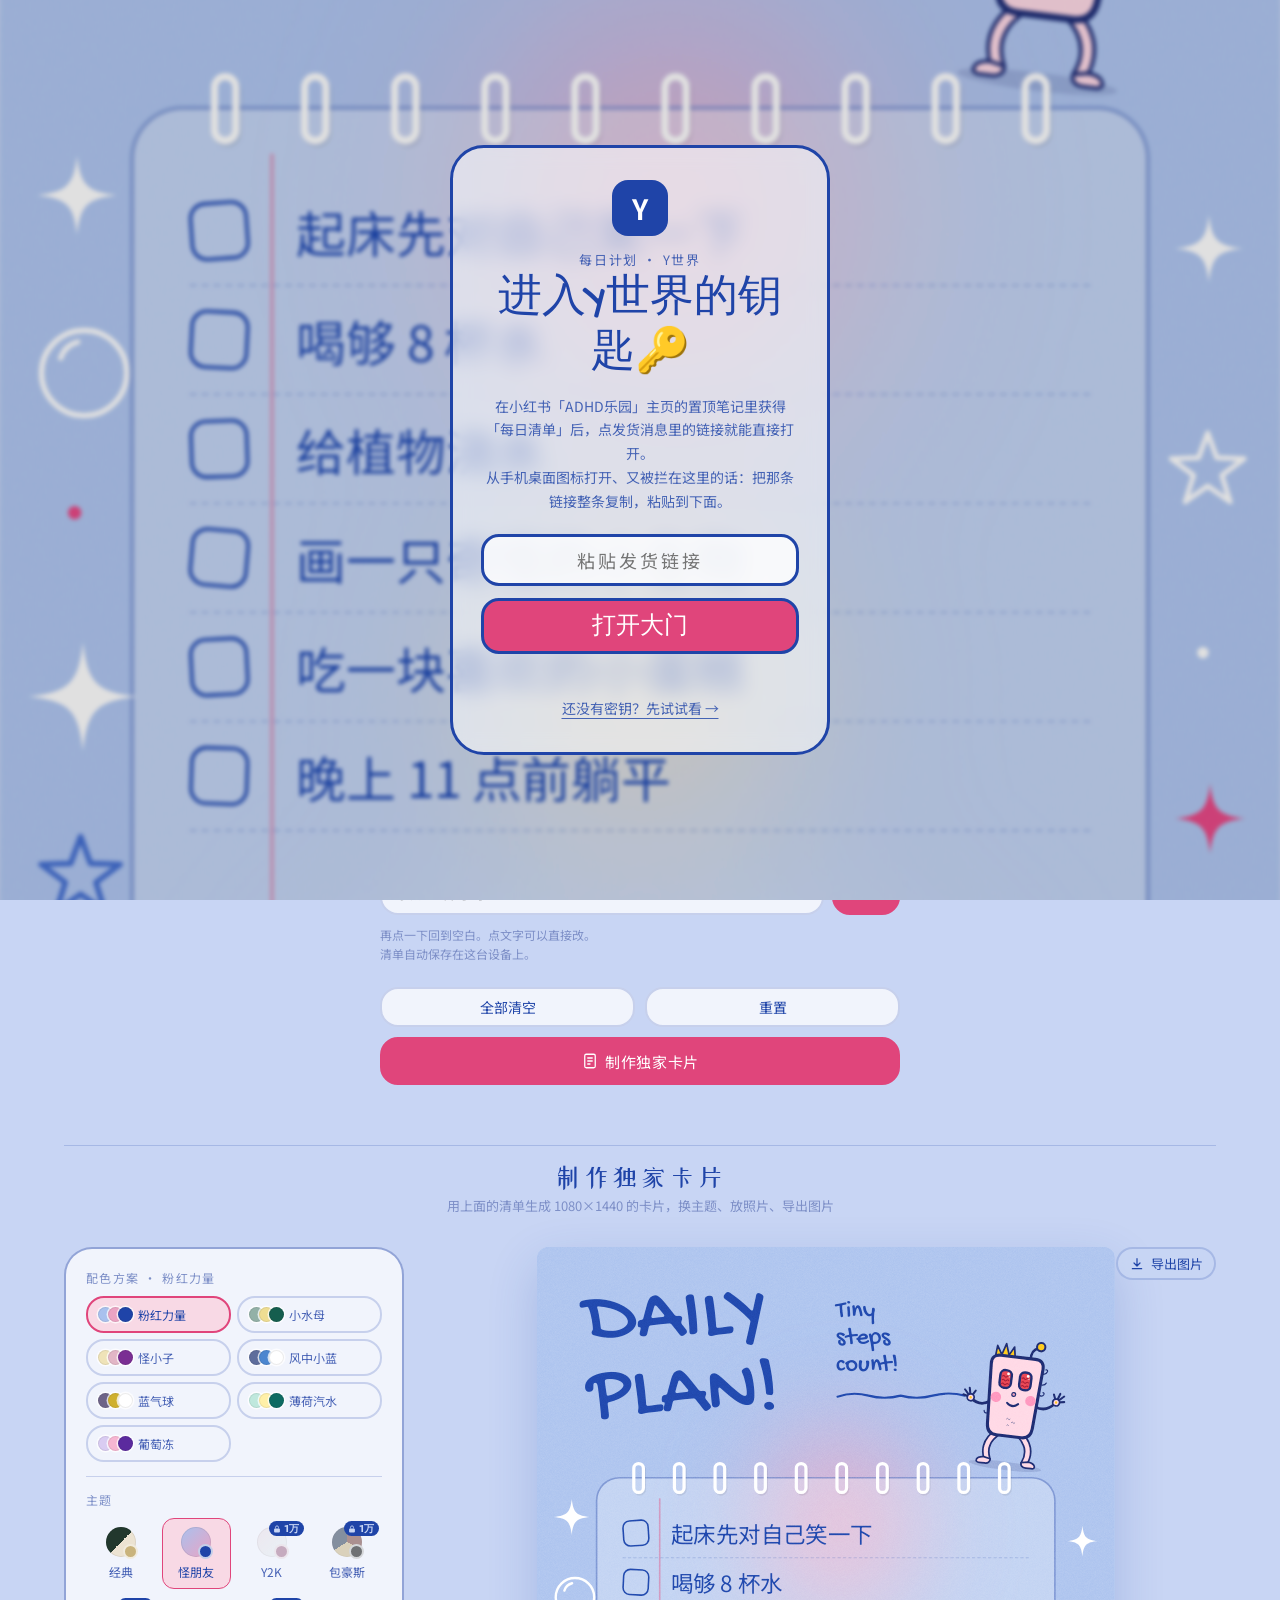
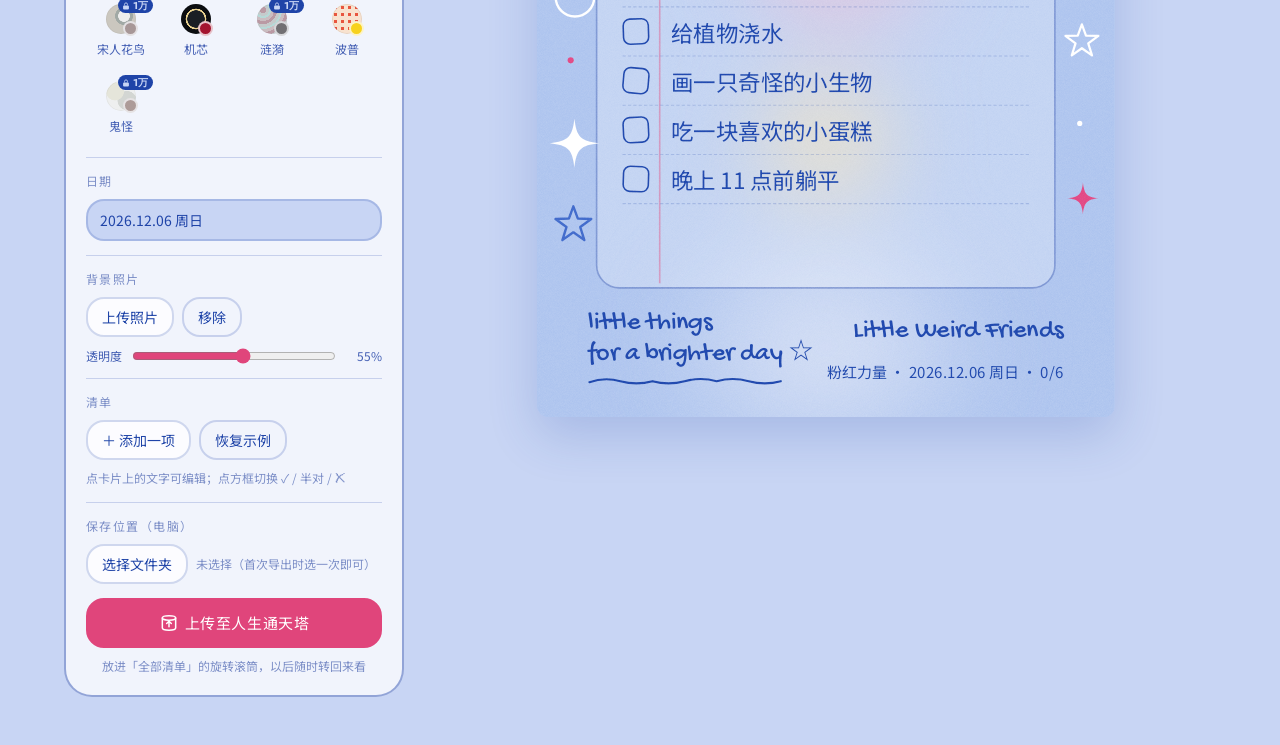
==== commit 371ee734: "v33：每日默认清单、指定日期的事、更新提醒、2D 小Y、拖动排序修复 - 我的：每日默认清单（新的一天/全部清空/换卡时自动填好） - 我的：指定日期的事（可每年重复、可修改），到那天自动加进清单 " ====
--- a/index.html
+++ b/index.html
@@ -341,6 +341,8 @@
   .t-grip { width:22px; height:36px; flex:none; margin:0 -8px 0 -6px; display:grid; place-items:center; color:var(--ink-3); cursor:grab; touch-action:none; -webkit-user-select:none; user-select:none; }
   .t-grip svg { width:14px; height:20px; fill:currentColor; }
   .t-item.lifting { z-index:5; box-shadow:0 10px 24px rgba(0,0,0,.18); transition:none !important; cursor:grabbing; opacity:.96; }
+  .t-item { -webkit-touch-callout:none; }
+  .t-list.sorting, .t-list.sorting * { -webkit-user-select:none; user-select:none; cursor:grabbing; }
   .t-add { display:flex; gap:8px; }
   .un-gap { margin-top:8px; font-size:13px; color:var(--ink-2); text-align:center; }
   .t-add .field { min-height:46px; font-size:16px; background:var(--surface); }
@@ -844,19 +846,33 @@
   #questList li.ok { color:var(--ink-3); text-decoration:line-through; }
   #questList li.ok .qd { background:#36c9a0; border-color:#36c9a0; }
 
-  /* 我的：3D 小Y + 战绩 */
+  /* 我的：2D 小Y + 战绩 */
   .me-wrap { max-width:520px; margin:0 auto; padding:22px 16px 48px; display:grid; gap:14px; }
-  .me-stage { position:relative; width:100%; aspect-ratio:4 / 5; max-height:62vh; margin:0 auto; border-radius:24px; overflow:hidden;
+  .me-stage { position:relative; width:100%; aspect-ratio:8 / 5; max-height:31vh; margin:0 auto; border-radius:24px; overflow:hidden;
     background:radial-gradient(70% 55% at 50% 45%, var(--surface), var(--surface-2)); border:1.5px solid var(--rule); }
   .me-stage canvas { position:absolute; inset:0; width:100% !important; height:100% !important; touch-action:none; cursor:grab; }
   .me-stage canvas:active { cursor:grabbing; }
-  .me-say { position:absolute; left:14px; top:14px; z-index:2; max-width:70%; padding:7px 12px; border-radius:14px 14px 14px 4px; background:var(--surface);
+  .me-say { position:absolute; left:14px; top:14px; z-index:2; max-width:min(34%, 170px); padding:7px 12px; border-radius:14px 14px 14px 4px; background:var(--surface);
     border:1.5px solid var(--rule); box-shadow:var(--shadow); color:var(--ink-1); font-size:13px; line-height:1.45; pointer-events:none; }
   .me-say.show { animation:sayIn .3s cubic-bezier(.3,.7,.3,1.4); }
   .me-hint { position:absolute; left:0; right:0; bottom:10px; z-index:2; text-align:center; font-size:11.5px; color:var(--ink-3); pointer-events:none; }
-  .me-fallback { position:absolute; inset:12% 18% 14%; display:grid; place-items:center; }
-  .me-fallback[hidden] { display:none; }
-  .me-fallback svg { width:100%; height:100%; }
+  /* 2D 手绘小Y（和表情包同一个形象）：呼吸、挥手、眨眼，点一下跳 */
+  .yy2d { position:absolute; left:50%; top:6%; height:82%; aspect-ratio:200 / 250; transform:translateX(-50%); cursor:pointer; overflow:visible; -webkit-tap-highlight-color:transparent; }
+  .yy-eye { fill:var(--yy-eye, #3d2b2b); stroke:#3d2b2b; stroke-width:1.6; }
+  .yy-breathe, .yy-face { transform-box:view-box; transform-origin:100px 220px; animation:yyBreathe 2.6s ease-in-out infinite; }
+  .yy-arm-r { transform-box:view-box; transform-origin:144px 122px; animation:yyWave 1.6s ease-in-out infinite; }
+  .yy-arm-l { transform-box:view-box; transform-origin:56px 122px; animation:yySway 2.6s ease-in-out infinite; }
+  .yy-ball { transform-box:fill-box; transform-origin:center; animation:yyBob 1.3s ease-in-out infinite; }
+  .yy-eyes { transform-box:view-box; transform-origin:100px 108px; animation:yyBlink 4.2s infinite; }
+  .yy-jump { transform-box:view-box; transform-origin:100px 230px; }
+  .yy2d.hop .yy-jump { animation:yyHop .55s cubic-bezier(.3,.7,.4,1); }
+  @keyframes yyBreathe { 0%,100% { transform:translateY(0) scale(1,1); } 50% { transform:translateY(-2px) scale(1.012,.988); } }
+  @keyframes yyWave { 0%,100% { transform:rotate(0); } 50% { transform:rotate(-16deg); } }
+  @keyframes yySway { 0%,100% { transform:rotate(0); } 50% { transform:rotate(6deg); } }
+  @keyframes yyBob { 0%,100% { transform:translateY(0); } 50% { transform:translateY(-3px); } }
+  @keyframes yyBlink { 0%,92%,100% { transform:scaleY(1); } 95% { transform:scaleY(.1); } }
+  @keyframes yyHop { 0% { transform:translateY(0) scale(1.06,.92); } 40% { transform:translateY(-34px) scale(.96,1.05); } 75% { transform:translateY(0) scale(1.05,.94); } 100% { transform:translateY(0) scale(1); } }
+  @media (prefers-reduced-motion: reduce) { .yy-breathe, .yy-face, .yy-arm-r, .yy-arm-l, .yy-ball, .yy-eyes { animation:none; } }
   .me-id { display:grid; grid-template-columns:auto 1fr auto; align-items:center; gap:10px; font-size:12px; color:var(--ink-2); }
   .me-id b { font-size:16px; color:var(--ink-1); white-space:nowrap; }
   .me-stats { display:grid; grid-template-columns:repeat(3, 1fr); gap:8px; }
@@ -877,6 +893,33 @@
   .skin-land .sl-steps { margin:6px 0 12px; padding-left:1.3em; text-align:left; line-height:1.7; }
   .skin-land .sl-or { margin:16px 0 4px; padding-top:12px; border-top:1px dashed currentColor; text-align:left; opacity:.85; }
   .skin-land .sl-form { padding:0 !important; margin:0 !important; background:none !important; border:0 !important; box-shadow:none !important; width:auto !important; }
+  #dfText { width:100%; min-height:120px; margin-top:8px; font-size:15px; line-height:1.7; resize:vertical; }
+  .df-hint { margin:4px 0 0; line-height:1.6; }
+  .df-toggle { min-height:34px; padding:4px 14px; }
+  .df-toggle.on { background:var(--ink-1); color:var(--surface); border-color:var(--ink-1); }
+  .df-apply { width:100%; margin-top:8px; }
+  .dt-form { display:flex; gap:8px; margin-top:8px; }
+  .dt-form .field { flex:1 1 0; width:auto; min-width:0; min-height:40px; font-size:15px; }
+  .dt-form select.field { flex:0 0 auto; width:auto; }
+  .dt-form .btn { flex:none; }
+  .dt-list { list-style:none; margin:10px 0 0; padding:0; display:grid; gap:6px; }
+  .dt-list li { display:flex; align-items:center; gap:10px; padding:8px 10px; border-radius:12px; background:var(--surface-2); font-size:14px; }
+  .dt-list li.past { opacity:.5; }
+  .dt-list li { cursor:pointer; }
+  .dt-list li.editing { outline:2px solid var(--sage); outline-offset:-2px; opacity:1; }
+  .dt-editing { display:flex; align-items:center; justify-content:space-between; gap:8px; margin-top:8px; font-size:13px; color:var(--sage); }
+  .dt-editing[hidden] { display:none; }
+  .dt-editing .btn { min-height:30px; padding:2px 12px; font-size:13px; }
+  .dt-list .dt-when { flex:none; font-size:12px; color:var(--ink-3); min-width:74px; line-height:1.35; }
+  .dt-list .dt-what { flex:1; min-width:0; overflow-wrap:anywhere; }
+  .dt-list .dt-del { flex:none; border:0; background:none; color:var(--ink-3); font-size:18px; line-height:1; padding:4px 6px; cursor:pointer; }
+  dialog.news-dialog h3 { margin:0 0 4px; font-size:20px; }
+  .news-sub { margin:0 0 12px; font-size:13px; color:var(--ink-3); }
+  .news-list { list-style:none; margin:0; padding:0; display:grid; gap:10px; }
+  .news-list li { display:flex; gap:10px; align-items:flex-start; padding:10px 12px; border-radius:14px; background:var(--surface-2); font-size:14px; line-height:1.6; }
+  .news-list li b { display:block; font-size:15px; }
+  .news-list li i { flex:none; font-style:normal; font-size:18px; line-height:1.4; }
+  .news-list .btn { margin-top:6px; min-height:32px; padding:4px 12px; font-size:13px; }
   .top-list { list-style:none; margin:8px 0 2px; padding:0; display:grid; gap:9px; }
   .top-list li { display:grid; grid-template-columns:26px 1fr auto; align-items:center; gap:4px 10px; font-size:14px; color:var(--ink-1); }
   .top-list .rk { grid-row:span 2; width:26px; height:26px; border-radius:50%; display:grid; place-items:center; font:700 13px/1 var(--font-latin, sans-serif); background:var(--surface-2); border:1.5px solid var(--rule); }
@@ -885,6 +928,7 @@
   .top-list .ct { font-size:12.5px; color:var(--ink-3); white-space:nowrap; }
   .top-list .bar { grid-column:2 / -1; height:6px; border-radius:99px; background:var(--surface-2); overflow:hidden; }
   .top-list .bar i { display:block; height:100%; border-radius:99px; background:linear-gradient(90deg, #ffc21a, #ff8a1a); }
+  .top-list li.top-empty { display:block; }
   .top-empty { font-size:13px; color:var(--ink-3); line-height:1.6; }
   .me-emo { padding:10px 14px 12px; border-radius:16px; background:var(--surface); border:1.5px solid var(--rule); }
   .me-chips { display:flex; flex-wrap:wrap; gap:6px; margin-top:6px; }
@@ -1257,8 +1301,32 @@
       <div class="me-wrap">
         <div class="me-stage" id="meStage">
           <div class="me-say" id="meSay">嗨，我是小Y～</div>
-          <div class="me-fallback" id="meFallback" hidden></div>
-          <small class="me-hint">拖动转一圈 · 点它会跳</small>
+          <svg class="yy2d" viewBox="0 0 200 250" aria-label="小Y">
+            <defs>
+              <filter id="yyWob" x="-10%" y="-10%" width="120%" height="120%"><feTurbulence type="fractalNoise" baseFrequency=".035" numOctaves="2" seed="2"><animate attributeName="seed" values="2;5;8" dur=".5s" calcMode="discrete" repeatCount="indefinite"/></feTurbulence><feDisplacementMap in="SourceGraphic" scale="2.6"/></filter>
+              <pattern id="yyHatch" width="7" height="7" patternUnits="userSpaceOnUse" patternTransform="rotate(-32)"><path d="M0 3.5h7" stroke="#ee93b2" stroke-width="1.6" opacity=".75"/></pattern>
+              <clipPath id="yyBodyClip"><rect x="55" y="62" width="90" height="116" rx="7"/></clipPath>
+            </defs>
+            <ellipse class="yy-shadow" cx="100" cy="236" rx="46" ry="6" fill="#000" opacity=".08"/>
+            <g class="yy-jump"><g class="yy-breathe" filter="url(#yyWob)" stroke="#3d2b2b" stroke-linecap="round" stroke-linejoin="round">
+              <path d="M86 176 L83 218 M114 176 L118 218" stroke-width="4" fill="none"/>
+              <ellipse cx="80" cy="222" rx="13" ry="6.5" fill="#fbd3df" stroke-width="2.5"/><ellipse cx="121" cy="222" rx="13" ry="6.5" fill="#fbd3df" stroke-width="2.5"/>
+              <g class="yy-arm-l"><path d="M56 122 Q44 136 38 154" stroke-width="4" fill="none"/><path d="M38 154 l-6 3 M38 154 l-2 7 M38 154 l4 6" stroke-width="2.4" fill="none"/><circle cx="38" cy="154" r="3.6" fill="#fbd3df" stroke-width="2"/></g>
+              <g class="yy-arm-r"><path d="M144 122 Q160 110 168 90" stroke-width="4" fill="none"/><path d="M168 90 l-2 -7 M168 90 l5 -5 M168 90 l7 0" stroke-width="2.4" fill="none"/><circle cx="168" cy="90" r="3.6" fill="#fbd3df" stroke-width="2"/></g>
+              <path d="M126 62 Q124 48 130 38" stroke-width="3.5" fill="none"/><circle class="yy-ball" cx="132" cy="33" r="6" fill="#f5c44a" stroke-width="2.5"/>
+              <path d="M68 62 L66 40 L76 50 L84 36 L91 50 L100 40 L98 62 Z" fill="#f5c44a" stroke-width="2.6"/>
+              <rect x="55" y="62" width="90" height="116" rx="7" fill="#fbd0dd" stroke="none"/>
+              <rect x="55" y="62" width="90" height="116" fill="url(#yyHatch)" clip-path="url(#yyBodyClip)" stroke="none"/>
+              <rect x="55" y="62" width="90" height="116" rx="7" fill="none" stroke-width="4.2"/>
+            </g>
+            <g class="yy-face">
+              <ellipse cx="76" cy="121" rx="9" ry="5" fill="#f6a184" opacity=".85"/><ellipse cx="124" cy="121" rx="9" ry="5" fill="#f6a184" opacity=".85"/>
+              <g class="yy-eyes"><ellipse class="yy-eye" cx="86" cy="108" rx="4.6" ry="5.4"/><ellipse class="yy-eye" cx="114" cy="108" rx="4.6" ry="5.4"/>
+                <circle cx="87.4" cy="106.2" r="1.4" fill="#fff"/><circle cx="115.4" cy="106.2" r="1.4" fill="#fff"/></g>
+              <path d="M92 122 Q100 129 108 122" fill="none" stroke="#3d2b2b" stroke-width="2.8" stroke-linecap="round"/>
+            </g></g>
+          </svg>
+          <small class="me-hint">点它会跳</small>
         </div>
         <div class="me-id">
           <b id="meTitle">Lv.1</b>
@@ -1310,6 +1378,31 @@
             最稳的做法：添加到主屏幕，每周「备份到文件」或「复制备份文字」存进备忘录 / 发给微信文件传输助手一次。
           </details>
         </div>
+        <div class="me-emo me-defaults" id="meDefaults">
+          <div class="q-head"><span>每日默认清单</span><small id="dfState">还没设置</small></div>
+          <p class="chip df-hint">每天都要做的固定小事写在这里，一行一件。新的一天打开时，清单会自动填好这些。</p>
+          <textarea class="field" id="dfText" rows="5" placeholder="喝 1.5L 水&#10;睡够 8 小时&#10;好好吃一顿饭&#10;出门晒 10 分钟太阳"></textarea>
+          <div class="rm-btns">
+            <button class="btn primary" id="dfSave">保存为每日默认</button>
+            <button class="btn" id="dfFromToday">填入今天的清单</button>
+          </div>
+          <div class="rm-row"><span>新的一天自动套用</span><button class="btn df-toggle" id="dfToggle">已开启</button></div>
+          <button class="btn df-apply" id="dfApply">今天也换成默认清单</button>
+        </div>
+        <div class="me-emo me-dated" id="meDated">
+          <div class="q-head"><span>指定日期的事</span><small id="dtState">还没有</small></div>
+          <p class="chip df-hint">提前写好哪天要做什么，到了那天打开每日清单，这件事会自动出现在清单里。点下面的一条可以修改。</p>
+          <div class="dt-form">
+            <input class="field" type="date" id="dtDate" aria-label="日期">
+            <select class="field" id="dtRepeat" aria-label="重复"><option value="">只这一天</option><option value="year">每年这天</option></select>
+          </div>
+          <div class="dt-form">
+            <input class="field" id="dtText" maxlength="40" placeholder="比如：交房租 / 妈妈生日 / 复诊">
+            <button class="btn primary" id="dtAdd">添加</button>
+          </div>
+          <div class="dt-editing" id="dtEditing" hidden><span>正在修改这一条</span><button class="btn" id="dtCancel">取消</button></div>
+          <ul class="dt-list" id="dtList"></ul>
+        </div>
         <div class="me-emo me-remind">
           <div class="q-head"><span>每日提醒</span><small id="rmState">没开</small></div>
           <div class="rm-row"><span>中午提醒</span><input class="field rm-time" type="time" id="rmTime0" value="12:00"></div>
@@ -1358,6 +1451,12 @@
     <div id="bkBody"></div>
     <div class="dialog-actions"><button class="btn primary" id="bkOk">知道了</button></div>
   </dialog>
+  <dialog class="day-dialog news-dialog" id="newsDialog">
+    <h3>每日清单更新啦 ✦</h3>
+    <p class="news-sub">这次新加了这些：</p>
+    <ul class="news-list" id="newsList"></ul>
+    <div class="dialog-actions"><button class="btn primary" id="newsOk">知道了</button></div>
+  </dialog>
   <dialog class="day-dialog" id="pasteDialog">
     <h3>粘贴恢复</h3>
     <p class="chip">把之前「复制备份文字」存下的整段文字粘贴进来。会和现在的记录合并，同一天保留较新的那份，不会删掉现有的。</p>
@@ -1469,7 +1568,31 @@
     return m ? `${m[1]}-${m[2].padStart(2, "0")}-${m[3].padStart(2, "0")}` : null;
   }
   const currentKey = () => keyFrom($("#dateInput").value);
+  /* 每日默认清单：「我的」里设置；新的一天、全部清空、重置、上传后换下一张卡时，自动填好这些事 */
+  const DEF_KEY = "dailyplan.defaults.v1";
+  let DEFS = { on: false, items: [] };
+  try { DEFS = Object.assign(DEFS, JSON.parse(localStorage.getItem(DEF_KEY)) || {}); } catch (e) {}
+  const saveDefs = () => { try { localStorage.setItem(DEF_KEY, JSON.stringify(DEFS)); } catch (e) {} if (window.vaultSave) vaultSave(); };
+  const defaultItems = () => (DEFS.on && DEFS.items.length ? DEFS.items.map((text) => ({ text, mark: "empty" })) : null);
   const sortedKeys = () => Object.keys(days).sort().reverse();
+  /* 指定日期的事：{ id, date:"YYYY-MM-DD", text, repeat:""|"year", last:"上次加进清单的那天" }
+     到了那天，打开清单就自动加进去（每条每天只加一次，删掉了不会再冒出来） */
+  const DATED_KEY = "dailyplan.dated.v1";
+  let DATED = [];
+  try { DATED = JSON.parse(localStorage.getItem(DATED_KEY)) || []; } catch (e) {}
+  if (!Array.isArray(DATED)) DATED = [];
+  const saveDated = () => { try { localStorage.setItem(DATED_KEY, JSON.stringify(DATED)); } catch (e) {} if (window.vaultSave) vaultSave(); };
+  const datedHits = (k) => DATED.filter((e) => k && (e.date === k || (e.repeat === "year" && k >= e.date && e.date.slice(5) === k.slice(5))));
+  /* force：全部清空 / 换成默认清单后，把今天该做的事再放回来 */
+  function applyDated(k, force) {
+    let changed = false;
+    datedHits(k).forEach((e) => {
+      if (!force && e.last === k) return;
+      if (!items.some((x) => x.text === e.text)) { items.push({ id: idSeq++, text: e.text, mark: "empty" }); changed = true; }
+      if (e.last !== k) { e.last = k; saveDated(); }
+    });
+    return changed;
+  }
 
   /* 只有真的改动过才存，打开页面不会凭空多出一天 */
   function saveDay() {
@@ -1528,7 +1651,7 @@
   /* 改到一个已记录过的日期 → 载入那天的清单 */
   $("#dateInput").addEventListener("change", () => {
     const k = currentKey();
-    if (k && loadDay(k)) renderAll();
+    if (k && loadDay(k)) { if (applyDated(k)) saveDay(); renderAll(); }
   });
 
   /* ───────────────── 配色切换 ───────────────── */
@@ -1704,6 +1827,7 @@
       grip.setAttribute("aria-label", "按住上下拖动，调整顺序");
       grip.innerHTML = '<svg viewBox="0 0 10 16"><circle cx="2.5" cy="3" r="1.5"/><circle cx="7.5" cy="3" r="1.5"/><circle cx="2.5" cy="8" r="1.5"/><circle cx="7.5" cy="8" r="1.5"/><circle cx="2.5" cy="13" r="1.5"/><circle cx="7.5" cy="13" r="1.5"/></svg>';
       grip.addEventListener("pointerdown", (e) => startSort(e, li));
+      li.addEventListener("pointerdown", (e) => pressSort(e, li));
 
       li.dataset.id = it.id;
       li.append(grip, box, text, del);
@@ -1720,35 +1844,83 @@
       : total && items.every((x) => x.mark !== "empty") ? "今天结束了。没做成的也没关系，明天再来。" : "";
   }
   /* 按住把手上下拖：被拖的那块跟着手指走，经过别的块就换位置，松手后存新顺序 */
+  /* 按住卡片：电脑上按住往上下拖就开始排；手机上长按 0.3 秒（会轻震一下）再拖，不长按就是正常滚动 */
+  function pressSort(e, li) {
+    if (sorting || e.button > 0 || e.target.closest(".t-check, .t-del, .t-grip")) return;
+    const tx = e.target.closest(".t-text");
+    if (tx && document.activeElement === tx) return;   // 正在改字时不拖
+    const x0 = e.clientX, y0 = e.clientY, id = e.pointerId;
+    if (e.pointerType === "mouse") {
+      const mv = (ev) => {
+        const dy = Math.abs(ev.clientY - y0);
+        if (dy > 6 && dy > Math.abs(ev.clientX - x0)) { off(); startSort(ev, li); }
+      };
+      const off = () => { window.removeEventListener("pointermove", mv); window.removeEventListener("pointerup", off); };
+      window.addEventListener("pointermove", mv); window.addEventListener("pointerup", off);
+      return;
+    }
+    const t = setTimeout(() => { off(); startSort({ clientY: y0, pointerId: id }, li); }, 300);
+    const mv = (ev) => { if (Math.hypot(ev.clientX - x0, ev.clientY - y0) > 8) off(); };
+    const off = () => {
+      clearTimeout(t);
+      li.removeEventListener("pointermove", mv);
+      ["pointerup", "pointercancel"].forEach((n) => li.removeEventListener(n, off));
+    };
+    li.addEventListener("pointermove", mv);
+    li.addEventListener("pointerup", off); li.addEventListener("pointercancel", off);
+  }
+  let sorting = null;
   function startSort(e, li) {
-    e.preventDefault(); e.stopPropagation();
-    const grip = e.currentTarget;
-    try { grip.setPointerCapture(e.pointerId); } catch (_) {}
-    const grab = e.clientY - li.getBoundingClientRect().top;
-    let shift = 0;
+    if (sorting) return;
+    if (e.cancelable) e.preventDefault();
+    if (e.stopPropagation) e.stopPropagation();
+    if (document.activeElement && li.contains(document.activeElement)) document.activeElement.blur();
+    try { getSelection().removeAllRanges(); } catch (_) {}
+    try { li.setPointerCapture(e.pointerId); } catch (_) {}
+    const st = sorting = { y: e.clientY, startY: e.clientY, startTop: li.offsetTop, startScroll: window.scrollY, id: e.pointerId, raf: 0 };
     li.classList.add("lifting");
-    if (navigator.vibrate) try { navigator.vibrate(8); } catch (_) {}
-    const move = (ev) => {
-      const want = ev.clientY - grab, mid = want + li.offsetHeight / 2;
+    tList.classList.add("sorting");
+    if (navigator.vibrate) try { navigator.vibrate(10); } catch (_) {}
+    /* 用 offsetTop 算位置（不受 transform 影响），卡片跟手不抖 */
+    const place = () => {
+      const want = st.startTop + (st.y - st.startY) + (window.scrollY - st.startScroll);
+      const mid = want + li.offsetHeight / 2;
       let before = null;
       for (const sib of tList.children) {
         if (sib === li) continue;
-        const r = sib.getBoundingClientRect();
-        if (mid < r.top + r.height / 2) { before = sib; break; }
+        if (mid < sib.offsetTop + sib.offsetHeight / 2) { before = sib; break; }
       }
       if (li.nextElementSibling !== before) tList.insertBefore(li, before);
-      const natural = li.getBoundingClientRect().top - shift;
-      shift = want - natural;
-      li.style.transform = `translateY(${shift}px)`;
+      li.style.transform = `translateY(${want - li.offsetTop}px) scale(1.02)`;
     };
-    const end = () => {
-      grip.removeEventListener("pointermove", move); grip.removeEventListener("pointerup", end); grip.removeEventListener("pointercancel", end);
-      li.classList.remove("lifting"); li.style.transform = "";
+    /* 拖到屏幕上下边缘时自动滚动，长清单也能一路拖到底 */
+    const tick = () => {
+      const H = window.innerHeight, top = 80, bottom = H - 110;
+      let v = 0;
+      if (st.y < top) v = -Math.min(18, Math.ceil((top - st.y) / 5));
+      else if (st.y > bottom) v = Math.min(18, Math.ceil((st.y - bottom) / 5));
+      if (v) { window.scrollBy(0, v); place(); }
+      st.raf = requestAnimationFrame(tick);
+    };
+    const move = (ev) => { if (ev.pointerId !== st.id) return; st.y = ev.clientY; place(); };
+    const block = (ev) => { if (ev.cancelable) ev.preventDefault(); };   // 拖的时候页面不跟着滚
+    const end = (ev) => {
+      if (ev && ev.pointerId !== undefined && ev.pointerId !== st.id) return;
+      cancelAnimationFrame(st.raf);
+      window.removeEventListener("pointermove", move);
+      window.removeEventListener("pointerup", end); window.removeEventListener("pointercancel", end);
+      document.removeEventListener("touchmove", block);
+      li.classList.remove("lifting"); tList.classList.remove("sorting"); li.style.transform = "";
+      sorting = null;
       const next = [...tList.children].map((x) => items.find((it) => it.id === Number(x.dataset.id))).filter(Boolean);
       if (next.length === items.length && next.some((x, i) => x !== items[i])) { items = next; saveDay(); }
       renderAll();
     };
-    grip.addEventListener("pointermove", move); grip.addEventListener("pointerup", end); grip.addEventListener("pointercancel", end);
+    window.addEventListener("pointermove", move);
+    window.addEventListener("pointerup", end); window.addEventListener("pointercancel", end);
+    document.addEventListener("touchmove", block, { passive: false });
+    place();
+    st.raf = requestAnimationFrame(tick);
   }
 
   $("#tAdd").addEventListener("submit", (e) => {
@@ -1765,8 +1937,10 @@
      重置：日期回到今天，事项留着、勾和叉清掉（像刚打开一样） */
   const BASIC_ITEMS = ["喝 1.5L 水", "睡够 8 小时", "好好吃一顿饭", "出门晒 10 分钟太阳", "做一件让自己开心的小事"];
   $("#tClearAll").addEventListener("click", () => {
-    if (!items.length || !confirm("把今天的事项全部删掉？\n\n清空后会换成 5 件照顾自己的基础小事，可以再改。")) return;
-    setItems(BASIC_ITEMS.map((text) => ({ text, mark: "empty" })));
+    const def = defaultItems();
+    if (!items.length || !confirm(def ? "把今天的事项全部删掉？\n\n清空后会换成你的每日默认清单，可以再改。" : "把今天的事项全部删掉？\n\n清空后会换成 5 件照顾自己的基础小事，可以再改。")) return;
+    setItems(def || BASIC_ITEMS.map((text) => ({ text, mark: "empty" })));
+    applyDated(currentKey(), true);
     saveDay();
     renderAll();
   });
@@ -1778,7 +1952,7 @@
     if (days[k] && days[k].towered) { loadDay(k); nextCard(k); return; }
     if (!loadDay(k)) {
       const recent = sortedKeys()[0];
-      setItems(recent ? days[recent].items : DEFAULT_ITEMS);
+      setItems(defaultItems() || (recent ? days[recent].items : DEFAULT_ITEMS));
     }
     items.forEach((x) => { x.mark = "empty"; });
     if (days[k]) saveDay();
@@ -1795,7 +1969,8 @@
     const texts = items.filter((x) => x.text).map((x) => ({ text: x.text, mark: "empty" }));
     $("#dateInput").value = labelOf(k);
     syncDateText();
-    if (!loadDay(k)) setItems(texts.length ? texts : DEFAULT_ITEMS);
+    if (!loadDay(k)) setItems(defaultItems() || (texts.length ? texts : DEFAULT_ITEMS));
+    applyDated(k);
     renderAll();
   }
 
@@ -4962,7 +5137,7 @@
     const unlocks = {};
     try { for (let i = 0; i < localStorage.length; i++) { const k = localStorage.key(i); if (k.startsWith("dailyplan.unlock.")) unlocks[k] = localStorage.getItem(k); } } catch (e) {}
     return { app: "daily-plan", version: 3, exportedAt: new Date().toISOString(), days, palettes: palSel,
-      lastTheme: document.body.dataset.theme, game: window.GAME ? GAME.state() : undefined, unlocks };
+      lastTheme: document.body.dataset.theme, game: window.GAME ? GAME.state() : undefined, unlocks, defaults: DEFS, dated: DATED };
   }
   /* 合并一份备份进来：同一天保留较新的，不删现有的 */
   function mergeBackup(data) {
@@ -4976,6 +5151,12 @@
     if (data.shots) restoreShots(data.shots, replaced);
     persist();
     if (data.palettes) { Object.assign(palSel, data.palettes); savePal(); }
+    if (Array.isArray(data.dated) && data.dated.length) {
+      const have = new Set(DATED.map((e) => e.date + "|" + e.text));
+      data.dated.forEach((e) => { if (e && e.date && e.text && !have.has(e.date + "|" + e.text)) DATED.push(e); });
+      saveDated(); if (window.dtUI) dtUI();
+    }
+    if (data.defaults && Array.isArray(data.defaults.items) && data.defaults.items.length && !DEFS.items.length) { DEFS = { on: !!data.defaults.on, items: data.defaults.items.slice(0, 12) }; saveDefs(); if (window.dfUI) dfUI(); }
     if (data.unlocks) { try { Object.entries(data.unlocks).forEach(([k, v]) => { if (k.startsWith("dailyplan.unlock.") && !localStorage.getItem(k)) localStorage.setItem(k, v); }); } catch (e) {} }
     const gameBack = data.game && window.GAME ? GAME.restore(data.game) : false;
     const k = currentKey();
@@ -5825,6 +6006,7 @@
     li.addEventListener("pointerdown", (e) => { if (e.pointerType === "mouse" || e.target.closest(".t-text:focus, .t-del, .t-grip")) return; x0 = e.clientX; y0 = e.clientY; dx = 0; on = true; locked = false; });
     li.addEventListener("pointermove", (e) => {
       if (!on) return;
+      if (li.classList.contains("lifting")) { on = false; return; }
       const mx = e.clientX - x0, my = e.clientY - y0;
       if (!locked) { if (Math.abs(my) > 10) { on = false; return; } if (Math.abs(mx) > 12) { locked = true; li.setPointerCapture(e.pointerId); } else return; }
       dx = Math.max(-140, Math.min(140, mx));
@@ -6020,25 +6202,13 @@
   const MOOD_EYE = { sleep: "#4FA3FF", ok: "#E8434F", first: "#E8434F", party: "#FFC61A", worry: "#4FD69C", cross: "#8A9BC4" };
   const EYE_KEY = "dailyplan.yyEye";
   let eyePick = (() => { try { return localStorage.getItem(EYE_KEY) || "auto"; } catch (e) { return "auto"; } })();
-  let yy3d = null, yyLoading = null;
   const eyeHex = () => (eyePick === "auto" ? MOOD_EYE[mood()] : (EYES.find((e) => e[0] === eyePick) || EYES[1])[2]);
-  const loadScript = (src) => new Promise((ok, no) => { const s = document.createElement("script"); s.src = src; s.onload = ok; s.onerror = no; document.head.appendChild(s); });
-  function yyLoad() {
-    if (yyLoading) return yyLoading;
-    const base = new URL("assets/three/", document.querySelector('script[src$="html-to-image.js"]').src).href;
-    yyLoading = (window.THREE ? Promise.resolve() : loadScript(base + "three.min.js"))
-      .then(() => Promise.all(["OrbitControls.js", "BufferGeometryUtils.js", "xiaoy3d.js"].map((f) => loadScript(base + f))))
-      .then(() => {
-        yy3d = mountXiaoY3D($("#meStage"));
-        $("#meStage").addEventListener("yytap", () => { buzz(10); meSay("tap"); });
-      })
-      .catch(() => {
-        $("#meFallback").innerHTML = $("#buddy svg").outerHTML;
-        $("#meFallback").hidden = false;
-        $(".me-hint").textContent = "这台设备显示不了 3D，先看看平面的小Y";
-      });
-    return yyLoading;
-  }
+  /* 2D 手绘小Y：眼睛颜色跟着心情，点一下跳 */
+  const yy2 = $("#meStage .yy2d");
+  const yyEye = () => yy2.style.setProperty("--yy-eye", eyeHex());
+  const yyHop = () => { yy2.classList.remove("hop"); void yy2.getBoundingClientRect(); yy2.classList.add("hop"); };
+  yy2.addEventListener("animationend", (e) => { if (e.animationName === "yyHop") yy2.classList.remove("hop"); });
+  yy2.addEventListener("click", () => { yyHop(); buzz(10); meSay("tap"); });
   function meSay(kind) {
     const list = LINES[kind] || LINES.sleep, b = $("#meSay");
     b.textContent = list[(Math.random() * list.length) | 0];
@@ -6075,15 +6245,15 @@
     topUI();
     $("#meEmo").innerHTML = EYES.map((e) => `<button type="button" data-eye="${e[0]}" aria-pressed="${e[0] === eyePick}">${e[2] ? `<i style="background:${e[2]}"></i>` : ""}${e[1]}</button>`).join("");
     meSay(mood());
-    yyLoad().then(() => { if (yy3d) { yy3d.setEye(eyeHex()); yy3d.start(); } });
-  }
-  function meStop() { if (yy3d) yy3d.stop(); }
+    yyEye();
+  }
+  function meStop() {}
   $("#meEmo").addEventListener("click", (e) => {
     const b = e.target.closest("button"); if (!b) return;
     eyePick = b.dataset.eye;
     try { localStorage.setItem(EYE_KEY, eyePick); } catch (x) {}
     $("#meEmo").querySelectorAll("button").forEach((x) => x.setAttribute("aria-pressed", x === b));
-    if (yy3d) { yy3d.setEye(eyeHex()); yy3d.hop(); }
+    yyEye(); yyHop();
   });
   $("#meBadgeWall").addEventListener("click", () => $("#hudBadges").click());
 
@@ -6228,6 +6398,120 @@
     rmNote(`打开下载的「每日计划提醒.ics」，选「添加到日历」，以后每天 ${rmLabel()} 日历会准点提醒。要改时间就先在日历里删掉旧的，再加一次。`);
   });
   window.REMIND = { sync: remindSync };
+
+  /* ── 每日默认清单 ── */
+  const dfLines = () => $("#dfText").value.split("\n").map((x) => x.trim()).filter(Boolean).slice(0, 12);
+  function dfUI() {
+    if (document.activeElement !== $("#dfText")) $("#dfText").value = DEFS.items.join("\n");
+    $("#dfState").textContent = !DEFS.items.length ? "还没设置" : DEFS.on ? `每天自动填好 · ${DEFS.items.length} 件` : `已保存 ${DEFS.items.length} 件 · 没开`;
+    $("#dfToggle").textContent = DEFS.on ? "已开启" : "没开";
+    $("#dfToggle").classList.toggle("on", DEFS.on);
+    $("#dfApply").hidden = !DEFS.items.length;
+  }
+  window.dfUI = dfUI;
+  const dfToast = (t, b) => { if (window.GAME) GAME.toast("✓", t, b || ""); };
+  $("#dfSave").addEventListener("click", () => {
+    const ls = dfLines();
+    if (!ls.length) { dfToast("先写几件每天都要做的事", "一行一件"); return; }
+    DEFS.items = ls; DEFS.on = true; saveDefs(); dfUI();
+    dfToast("保存好了", `明天打开时，清单会自动填好这 ${ls.length} 件事`);
+  });
+  $("#dfFromToday").addEventListener("click", () => {
+    const ls = items.map((x) => x.text).filter(Boolean);
+    if (!ls.length) { dfToast("今天的清单还是空的"); return; }
+    $("#dfText").value = ls.slice(0, 12).join("\n");
+    dfToast("填好了", "检查一下，再点「保存为每日默认」");
+  });
+  $("#dfToggle").addEventListener("click", () => {
+    if (!DEFS.items.length) { dfToast("先写好清单，再点「保存为每日默认」"); return; }
+    DEFS.on = !DEFS.on; saveDefs(); dfUI();
+  });
+  $("#dfApply").addEventListener("click", () => {
+    if (!DEFS.items.length || !confirm("把今天的清单换成每日默认清单？今天已经打的勾会清掉。")) return;
+    setItems(DEFS.items.map((text) => ({ text, mark: "empty" }))); applyDated(currentKey(), true); saveDay(); renderAll();
+    dfToast("换好了", "去「今日」看看");
+  });
+  dfUI();
+
+  /* ── 指定日期的事 ── */
+  const dtWhen = (e) => {
+    const [y, m, d] = e.date.split("-").map(Number);
+    return e.repeat === "year" ? `每年 ${m}月${d}日` : `${y}年${m}月${d}日<br>周${WDAY[new Date(y, m - 1, d).getDay()]}`;
+  };
+  /* 下一次发生的日子，排序用 */
+  const dtNext = (e, today) => {
+    if (e.repeat !== "year") return e.date;
+    let n = today.slice(0, 4) + e.date.slice(4);
+    if (n < today) n = (+today.slice(0, 4) + 1) + e.date.slice(4);
+    return n < e.date ? e.date : n;
+  };
+  function dtUI() {
+    const today = TODAY();
+    /* 过去超过 30 天的一次性事项自动清掉 */
+    const cut = new Date(); cut.setDate(cut.getDate() - 30);
+    const cutK = `${cut.getFullYear()}-${p2(cut.getMonth() + 1)}-${p2(cut.getDate())}`;
+    const before = DATED.length;
+    DATED = DATED.filter((e) => e.repeat === "year" || e.date >= cutK);
+    if (DATED.length !== before) saveDated();
+    const list = DATED.slice().sort((a, b) => dtNext(a, today).localeCompare(dtNext(b, today)));
+    const coming = list.filter((e) => dtNext(e, today) >= today).length;
+    $("#dtState").textContent = DATED.length ? `${coming} 件待到来` : "还没有";
+    $("#dtList").innerHTML = list.map((e) => `<li data-edit="${esc(e.id)}" title="点一下修改" class="${dtNext(e, today) < today ? "past" : ""}${e.id === dtEdit ? " editing" : ""}"><span class="dt-when">${dtWhen(e)}</span><span class="dt-what">${esc(e.text)}</span><button class="dt-del" data-dt="${esc(e.id)}" aria-label="删掉">×</button></li>`).join("");
+    if (!$("#dtDate").value) $("#dtDate").value = today;
+  }
+  window.dtUI = dtUI;
+  let dtEdit = null;   // 正在修改的那一条
+  const dtMode = (id) => {
+    dtEdit = id;
+    $("#dtAdd").textContent = id ? "保存修改" : "添加";
+    $("#dtEditing").hidden = !id;
+    if (!id) { $("#dtText").value = ""; $("#dtRepeat").value = ""; $("#dtDate").value = TODAY(); }
+    dtUI();
+  };
+  $("#dtCancel").addEventListener("click", () => dtMode(null));
+  $("#dtAdd").addEventListener("click", () => {
+    const date = $("#dtDate").value, text = $("#dtText").value.trim(), repeat = $("#dtRepeat").value;
+    if (!date) { dfToast("先选一个日期"); return; }
+    if (!text) { dfToast("写一下那天要做什么"); $("#dtText").focus(); return; }
+    const old = dtEdit && DATED.find((x) => x.id === dtEdit);
+    if (old) {
+      /* 改了日期或内容：当作新的一条，到新的那天再出现 */
+      if (old.date !== date || old.text !== text || old.repeat !== repeat) old.last = "";
+      Object.assign(old, { date, text, repeat });
+      saveDated();
+      dtMode(null);
+      const k = currentKey();
+      if (k === TODAY() && applyDated(k)) { saveDay(); renderAll(); dfToast("改好了", "已经加进今天的清单"); }
+      else dfToast("改好了");
+      return;
+    }
+    DATED.push({ id: Date.now().toString(36), date, text, repeat, last: "" });
+    saveDated();
+    $("#dtText").value = "";
+    /* 加的就是今天 → 马上放进今天的清单 */
+    const k = currentKey();
+    if (k === TODAY() && applyDated(k)) { saveDay(); renderAll(); dfToast("已经加进今天的清单"); }
+    else {
+      const [y, m, d] = date.split("-").map(Number);
+      dfToast("记下了", repeat === "year" ? `每年 ${m}月${d}日 打开清单时会自动出现` : `${y}年${m}月${d}日 打开清单时会自动出现`);
+    }
+    dtUI();
+  });
+  $("#dtText").addEventListener("keydown", (e) => { if (e.key === "Enter") $("#dtAdd").click(); });
+  $("#dtList").addEventListener("click", (e) => {
+    const b = e.target.closest("[data-dt]");
+    if (b) {
+      DATED = DATED.filter((x) => x.id !== b.dataset.dt); saveDated();
+      if (dtEdit === b.dataset.dt) dtMode(null); else dtUI();
+      return;
+    }
+    const li = e.target.closest("[data-edit]"); if (!li) return;
+    const it = DATED.find((x) => x.id === li.dataset.edit); if (!it) return;
+    $("#dtDate").value = it.date; $("#dtText").value = it.text; $("#dtRepeat").value = it.repeat || "";
+    dtMode(it.id);
+    $("#dtText").focus();
+  });
+  dtUI();
 
   /* ── 数据安全 ──
      1) 自动副本：每次改动后，把完整备份再存一份到 IndexedDB（和 localStorage 分开存），另外按天留最近 7 份。
@@ -6370,6 +6654,40 @@
   remindUI(); remindSync();
   setTimeout(() => say(mood()), 1200);
 
+  /* ───────────────── 更新提醒 ─────────────────
+     版本号由 build.py 写进来。老用户（有记录的）第一次打开新版时弹一次「这次更新了什么」；新用户不弹。
+     每次发版：把下面 NEWS 换成这一版的内容。 */
+  const APP_VERSION = Number("33") || 0;
+  const SEEN_KEY = "dailyplan.seenVersion";
+  const NEWS = [
+    { icon: "📝", title: "每日默认清单", text: "在「我的」里写好每天都要做的固定小事，新的一天打开时自动填好，不用每天重新写。", go: "me-defaults", btn: "去设置" },
+    { icon: "📅", title: "指定日期的事", text: "提前写好哪天要做什么（也可以每年重复，比如生日），到了那天打开清单就自动出现。", go: "me-dated", btn: "去添加" },
+    { icon: "👀", title: "皮肤可以先看看再决定", text: "还没解锁的皮肤，点「先看看长什么样」就能预览你今天的清单。" },
+    { icon: "🎁", title: "机芯、波普网点免费啦", text: "这两款皮肤现在直接就能用。" },
+  ];
+  function showNews() {
+    let seen = 0;
+    try { seen = Number(localStorage.getItem(SEEN_KEY)) || 0; } catch (e) {}
+    if (!APP_VERSION || seen >= APP_VERSION) return;
+    const markSeen = () => { try { localStorage.setItem(SEEN_KEY, String(APP_VERSION)); } catch (e) {} };
+    if (!Object.keys(days).length || new URLSearchParams(location.search).has("solo")) { markSeen(); return; }   // 新用户不弹
+    /* 门锁、引导、别的弹窗开着的时候先等等 */
+    if (document.querySelector(".lock") || document.querySelector("dialog[open]")) { setTimeout(showNews, 1500); return; }
+    $("#newsList").innerHTML = NEWS.map((n, i) => `<li><i>${n.icon}</i><div><b>${esc(n.title)}</b>${esc(n.text)}${n.go ? `<br><button class="btn" data-news="${i}">${esc(n.btn)}</button>` : ""}</div></li>`).join("");
+    const d = $("#newsDialog");
+    d.showModal ? d.showModal() : d.setAttribute("open", "");
+    markSeen();
+  }
+  const closeNews = () => { const d = $("#newsDialog"); d.close ? d.close() : d.removeAttribute("open"); };
+  $("#newsOk").addEventListener("click", closeNews);
+  $("#newsList").addEventListener("click", (e) => {
+    const b = e.target.closest("[data-news]"); if (!b) return;
+    closeNews();
+    location.hash = "#me";
+    setTimeout(() => { const el = document.querySelector("." + NEWS[+b.dataset.news].go); if (el) el.scrollIntoView({ block: "center", behavior: "smooth" }); }, 350);
+  });
+  setTimeout(showNews, 2200);
+
   /* ───────────────── 第一次打开：3 步引导 ───────────────── */
   const TOUR_KEY = "dailyplan.tour." + PRODUCT.slug;
   function showTour() {
@@ -6456,13 +6774,17 @@
   if (days[currentKey()] && days[currentKey()].towered) { loadDay(currentKey()); nextCard(currentKey()); }
   else if (!loadDay(currentKey())) {
     const recent = sortedKeys()[0];
-    if (recent) {
+    if (defaultItems()) {
+      setItems(defaultItems());
+      if (recent && THEMES.includes(days[recent].theme)) setTheme(days[recent].theme, false);
+    } else if (recent) {
       setItems(days[recent].items.map((x) => ({ text: x.text, mark: "empty" })));
       if (THEMES.includes(days[recent].theme)) setTheme(days[recent].theme, false);
     } else {
       setItems(DEFAULT_ITEMS);
     }
   }
+  if (applyDated(currentKey())) saveDay();
   /* 网址参数（预览 / 分享某个样式用，不会写进记录）：
      ?theme=autumn&pal=2&mode=back&demo=1&solo=1 */
   const q = new URLSearchParams(location.search);
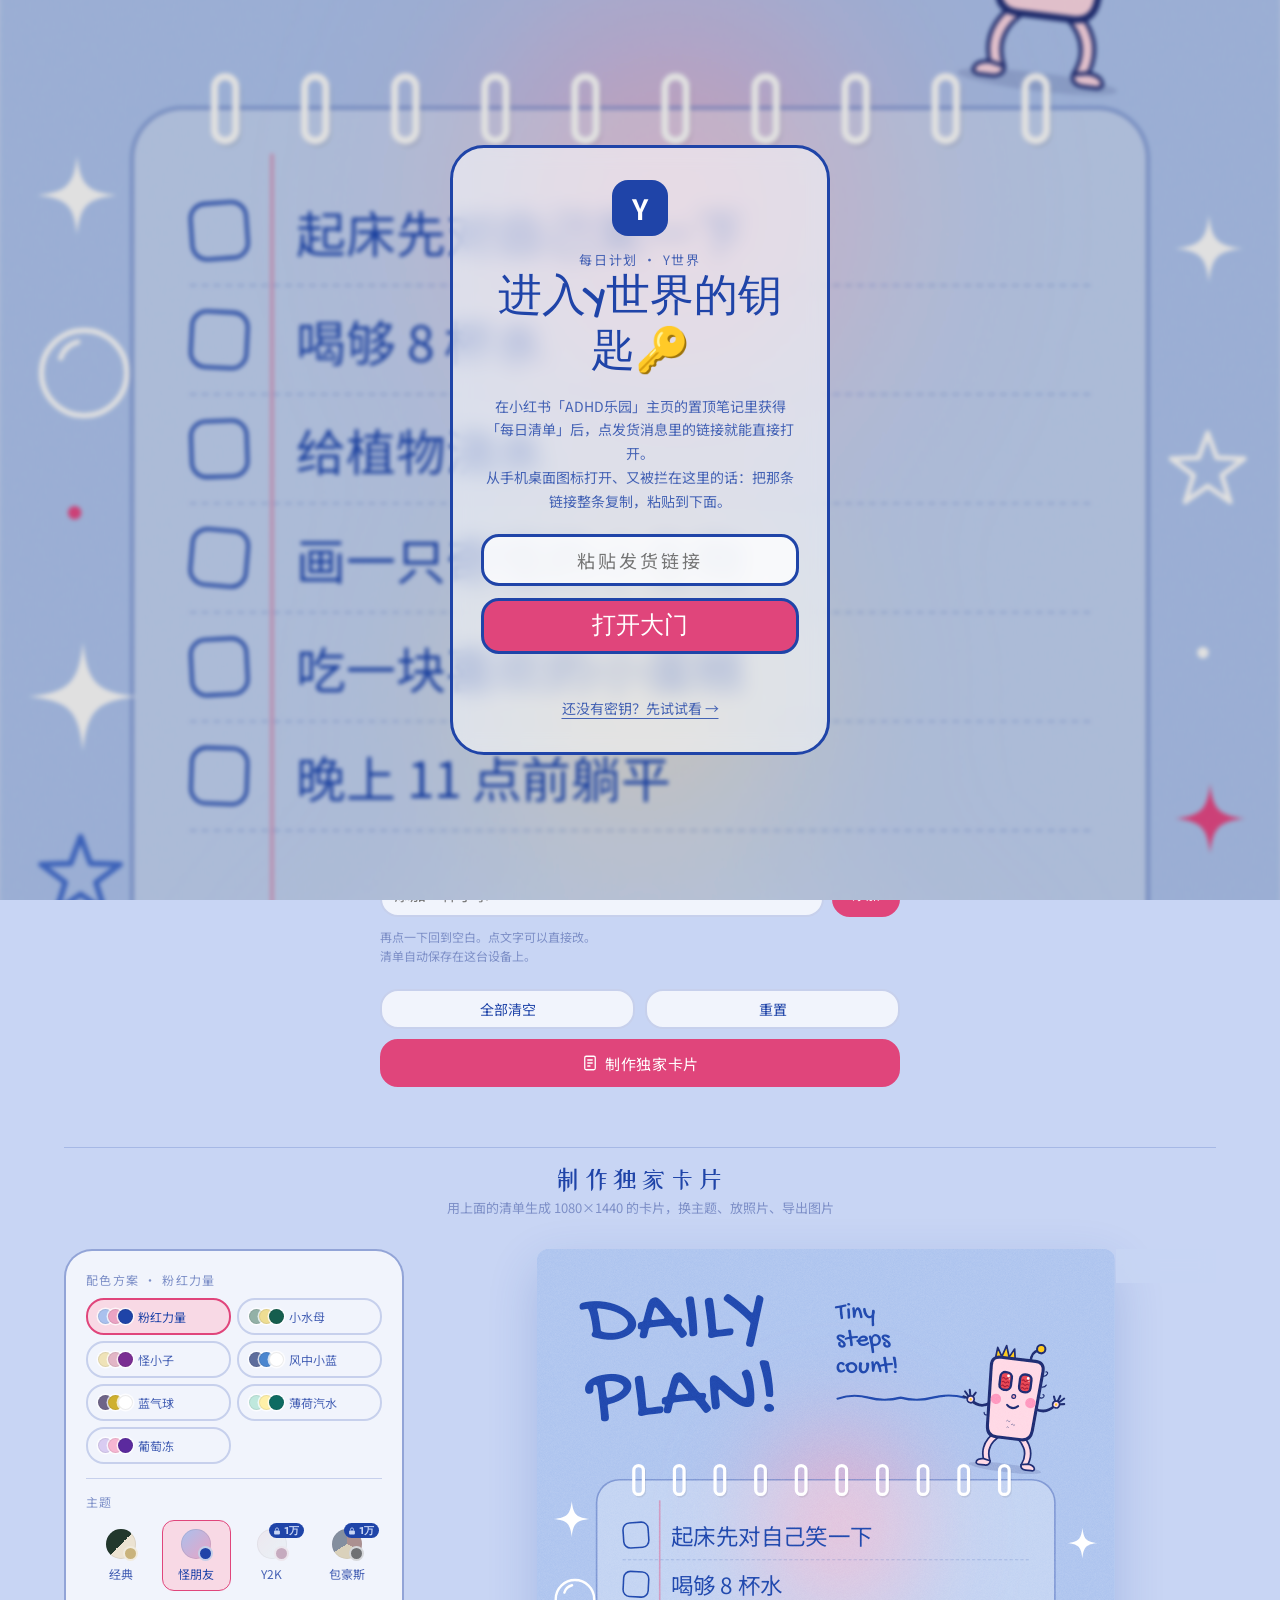
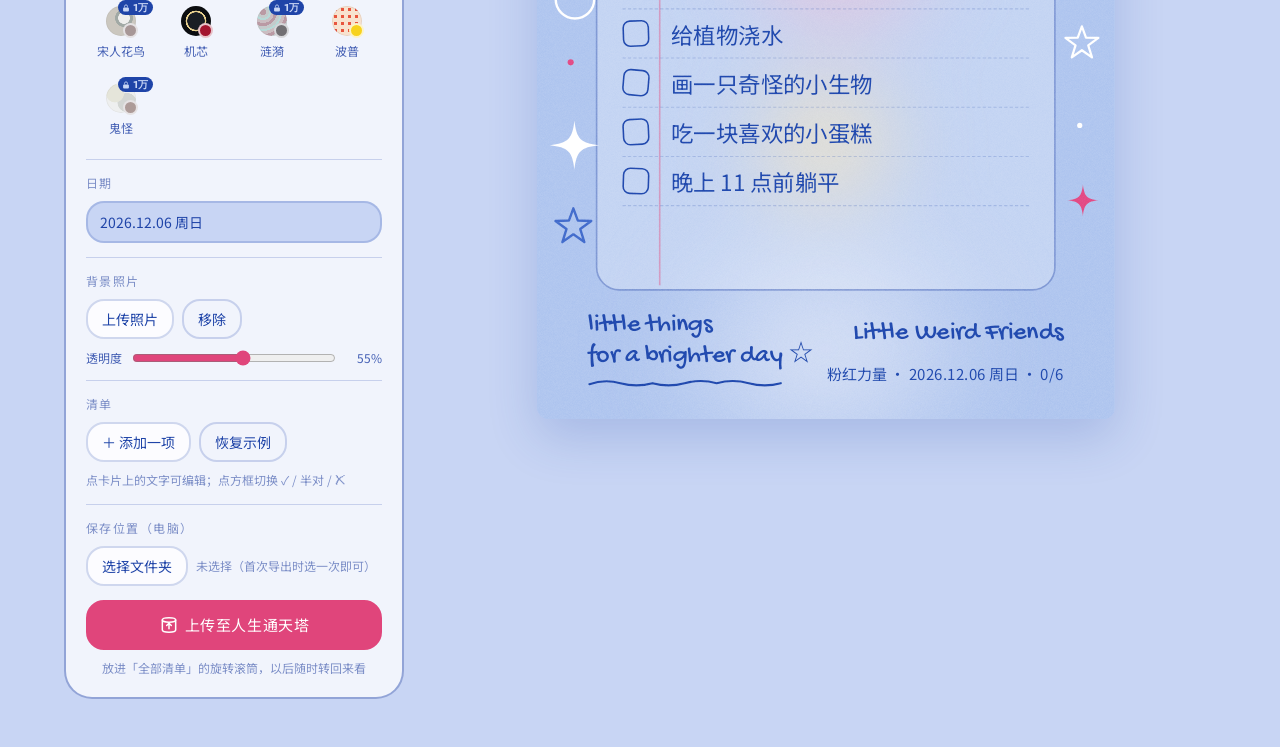
==== commit 3c70abf7: "v34：左上角日期可以点选，换到任意一天 - 点左上角日期弹出日历，切到那天的清单；没记录的日子按默认清单新开，并加上那天指定的事 - 不是今天时显示「回今天」 - 更新提醒里加上这一条  Co-Au" ====
--- a/index.html
+++ b/index.html
@@ -244,6 +244,16 @@
   }
   .brand b { display:block; font-family:var(--font-body); font-weight:500; font-size:17px; letter-spacing:.08em; }
   .brand small { display:block; color:var(--ink-3); font-size:12px; letter-spacing:.04em; margin-top:1px; }
+  /* 左上角日期：点一下弹出日期选择，换到哪天就显示那天的清单 */
+  .top-date-row { display:flex; align-items:center; gap:6px; margin-top:1px; }
+  .top-date-pick { position:relative; display:inline-flex; align-items:center; gap:4px; padding:1px 7px 1px 0; border-radius:8px; cursor:pointer; }
+  .top-date-pick small { margin:0; }
+  .top-date-pick:hover small, .top-date-pick:focus-within small { color:var(--ink-1); }
+  .td-caret { width:9px; height:6px; fill:none; stroke:var(--ink-3); stroke-width:1.6; stroke-linecap:round; stroke-linejoin:round; }
+  .top-date-pick input { position:absolute; inset:0; width:100%; height:100%; opacity:0; border:0; padding:0; margin:0; cursor:pointer; font-size:16px; }
+  .top-date-pick input::-webkit-calendar-picker-indicator { position:absolute; inset:0; width:100%; height:100%; opacity:0; cursor:pointer; }
+  .td-today { border:1px solid var(--rule); background:var(--surface); color:var(--ink-2); border-radius:999px; font-size:11px; line-height:1; padding:3px 8px; cursor:pointer; }
+  .td-today[hidden] { display:none; }
 
   .tabs { display:flex; gap:4px; background:var(--surface-2); padding:4px; border-radius:999px; }
   .tabs a {
@@ -1060,7 +1070,7 @@
   <header class="topbar">
     <div class="brand">
       <div class="brand-mark">日</div>
-      <div><b>每日计划</b><small id="topDate"></small></div>
+      <div><b>每日计划</b><span class="top-date-row"><label class="top-date-pick" title="点一下换日期"><small id="topDate"></small><svg class="td-caret" viewBox="0 0 10 6" aria-hidden="true"><path d="M1 1l4 4 4-4"/></svg><input type="date" id="topDatePick" aria-label="换一天"></label><button type="button" class="td-today" id="tdToday" hidden>回今天</button></span></div>
     </div>
     <nav class="tabs">
       <a href="#today" data-view="today">
@@ -1645,6 +1655,9 @@
     const v = $("#dateInput").value;
     $("#dateText").textContent = v || " ";
     $("#topDate").textContent = prettyDate(v);
+    const k = keyFrom(v);
+    if (k) $("#topDatePick").value = k;
+    $("#tdToday").hidden = !k || k === keyFrom(todayStr());
     $("#tDate").textContent = prettyDate(v);
   }
   $("#dateInput").addEventListener("input", () => { syncDateText(); if (isDesigned()) render(); });
@@ -1653,6 +1666,24 @@
     const k = currentKey();
     if (k && loadDay(k)) { if (applyDated(k)) saveDay(); renderAll(); }
   });
+  /* 换到某一天：有记录就打开那天；没记录就新开一张（每日默认清单 → 最近一天的事项），再加上那天指定的事 */
+  function goDay(k) {
+    if (!k) return;
+    if (document.activeElement && document.activeElement.blur) document.activeElement.blur();
+    $("#dateInput").value = labelOf(k);
+    syncDateText();
+    if (!loadDay(k)) {
+      const recent = sortedKeys()[0];
+      setItems(defaultItems() || (recent ? days[recent].items.map((x) => ({ text: x.text, mark: "empty" })) : DEFAULT_ITEMS));
+    }
+    if (applyDated(k)) saveDay();
+    renderAll();
+    if (location.hash.slice(1) !== "today" && location.hash) location.hash = "#today";
+  }
+  $("#topDatePick").addEventListener("change", (e) => goDay(e.target.value));
+  /* 电脑上点文字也能直接弹出日历 */
+  $("#topDatePick").addEventListener("click", (e) => { try { e.target.showPicker && e.target.showPicker(); } catch (_) {} });
+  $("#tdToday").addEventListener("click", () => goDay(keyFrom(todayStr())));
 
   /* ───────────────── 配色切换 ───────────────── */
   const swatches = document.querySelectorAll(".swatch");
@@ -6657,11 +6688,12 @@
   /* ───────────────── 更新提醒 ─────────────────
      版本号由 build.py 写进来。老用户（有记录的）第一次打开新版时弹一次「这次更新了什么」；新用户不弹。
      每次发版：把下面 NEWS 换成这一版的内容。 */
-  const APP_VERSION = Number("33") || 0;
+  const APP_VERSION = Number("34") || 0;
   const SEEN_KEY = "dailyplan.seenVersion";
   const NEWS = [
     { icon: "📝", title: "每日默认清单", text: "在「我的」里写好每天都要做的固定小事，新的一天打开时自动填好，不用每天重新写。", go: "me-defaults", btn: "去设置" },
     { icon: "📅", title: "指定日期的事", text: "提前写好哪天要做什么（也可以每年重复，比如生日），到了那天打开清单就自动出现。", go: "me-dated", btn: "去添加" },
+    { icon: "🗓️", title: "左上角日期可以点", text: "点左上角的日期就能换到任意一天，看过去的清单，或提前写好之后的。" },
     { icon: "👀", title: "皮肤可以先看看再决定", text: "还没解锁的皮肤，点「先看看长什么样」就能预览你今天的清单。" },
     { icon: "🎁", title: "机芯、波普网点免费啦", text: "这两款皮肤现在直接就能用。" },
   ];
